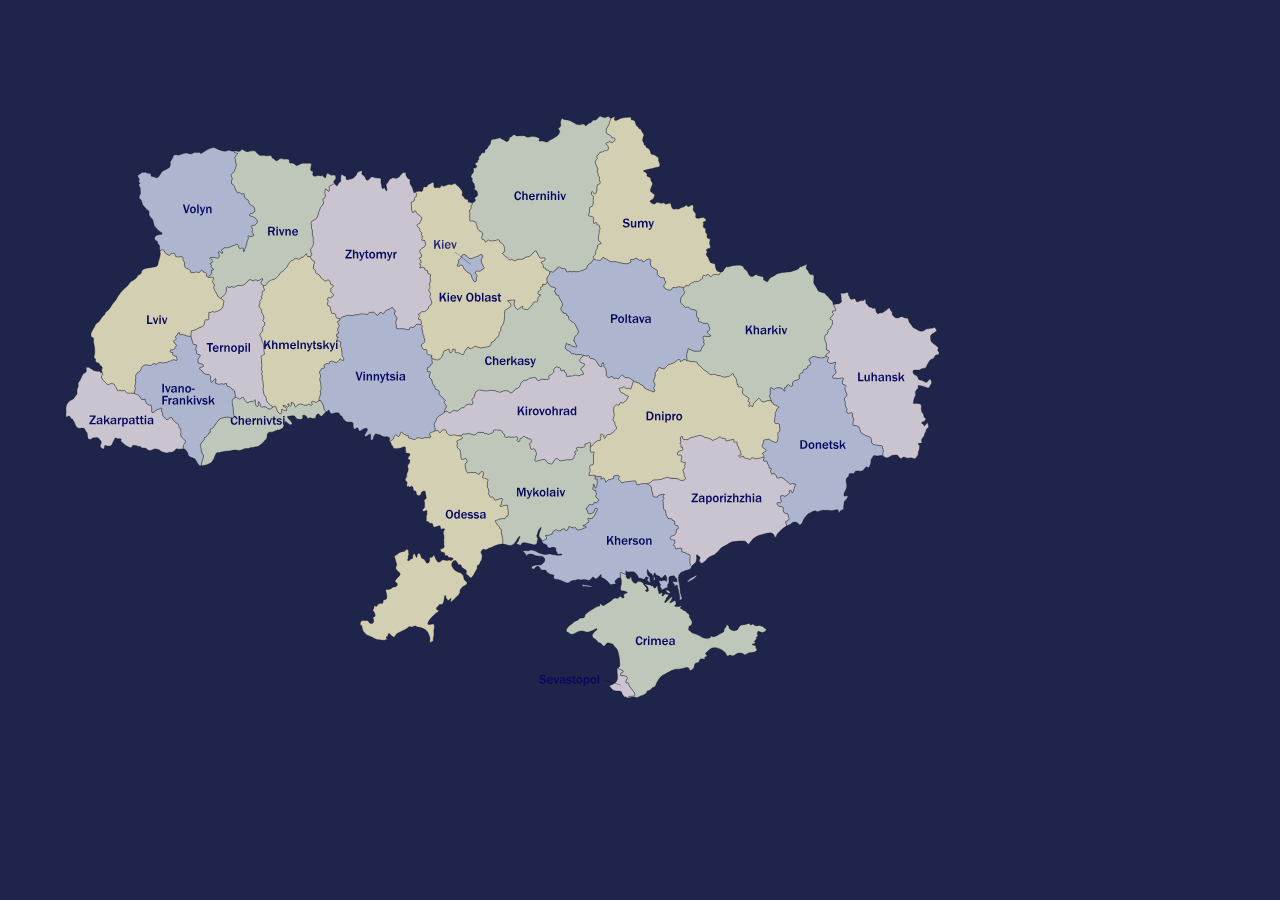
==== map.html @ eaf8bd5a "add map.html" ====
<!DOCTYPE html>
<html lang="ru">
  <head>
    <meta charset="UTF-8" />
    <meta name="viewport" content="width=device-width, initial-scale=1.0" />
    <title>Page title</title>
    <!-- <link rel="stylesheet" href="./sass/index.scss" /> -->
    <link rel="stylesheet" href="./styles.css" />
    <script type="module" src="./index.js"></script>
  </head>
  <body>

    
<?xml version="1.0" encoding="UTF-8"?>
<!DOCTYPE svg PUBLIC "-//W3C//DTD SVG 1.1//EN" "http://www.w3.org/Graphics/SVG/1.1/DTD/svg11.dtd">
<!-- Creator: CorelDRAW -->
<svg xmlns="http://www.w3.org/2000/svg" xml:space="preserve" width="1000" height="800" version="1.1" style="shape-rendering:geometricPrecision; text-rendering:geometricPrecision; image-rendering:optimizeQuality; fill-rule:evenodd; clip-rule:evenodd"
viewBox="0 0 29700 21000"
 xmlns:xlink="http://www.w3.org/1999/xlink">
 <defs>
    <linearGradient id="header-shape-gradient" x2="0.35" y2="1">
        <stop offset="0%" stop-color="var(--color-stop)" />
        <stop offset="30%" stop-color="var(--color-stop)" />
        <stop offset="100%" stop-color="var(--color-bot)" />
      </linearGradient>
      <filter id="dropShadow">
        <feGaussianBlur in="SourceAlpha" stdDeviation="5" />
        <feOffset dx="10" dy="10" />
        <feMerge>
            <feMergeNode />
            <feMergeNode in="SourceGraphic" />
        </feMerge>
    </filter>
  <!-- <style type="text/css">
   <![CDATA[
    .str1 {stroke:black;stroke-width:10;stroke-miterlimit:3.864;stroke-opacity:0.501961}
    .str6 {stroke:black;stroke-width:50;stroke-miterlimit:22.9256}
    .str3 {stroke:#434242;stroke-width:10;stroke-miterlimit:22.9256}
    .str0 {stroke:black;stroke-width:10;stroke-miterlimit:22.9256}
    .str5 {stroke:black;stroke-width:10;stroke-miterlimit:3.864}
    .str4 {stroke:#2B2A29;stroke-width:7.62;stroke-miterlimit:22.9256}
    .str2 {stroke:black;stroke-width:7.62;stroke-miterlimit:22.9256}
    .fil7 {fill:none}
    .fil4 {fill:#FEFEFE}
    .fil10 {fill:#D9DADA}
    .fil1 {fill:#F4ECF0}
    .fil0 {fill:#E8F0D8}
    .fil3 {fill:#D2DBF0}
    .fil2 {fill:lemonchiffon}
    .fil13 {fill:#FEFEFE;fill-rule:nonzero}
    .fil12 {fill:#D9DADA;fill-rule:nonzero}
    .fil9 {fill:#434242;fill-rule:nonzero}
    .fil11 {fill:black;fill-rule:nonzero}
    .fil6 {fill:#000066;fill-rule:nonzero}
    .fil8 {fill:#FEFEFE;fill-rule:nonzero;fill-opacity:0.501961}
    .fil5 {fill:#FEFEFE;fill-opacity:0.701961}
   ]]>
  </style> -->
 </defs>
 <g id="Plan_x0020_1">
  <metadata id="CorelCorpID_0Corel-Layer"/>

<g id="crimea" class="region">
  <path class="fil0 str0" d="M19580.84 15973.62c-14.67,-15.24 -48.69,-48.01 -34.31,-75.65 1.59,-3.05 63.58,18.93 73.99,29.35 23.45,23.44 40.18,29.34 53.49,56.22 10.14,20.49 -33.21,15.03 -53.63,19.42 -8.81,1.89 -16.6,-2.32 -23.01,-4.54l-16.53 -24.8zm-1173.18 3146.64c6.32,-0.39 13.51,-2.87 22,-8.26 20.02,-12.7 131.1,-30.5 157.89,-29.63 72.92,2.37 87.67,37.97 169.53,-13.66 43.91,-27.69 113.39,-28.06 151.57,-63.92 32.46,-30.5 49.82,-19.51 65.34,-71.96 17.37,-58.71 39.87,-25.59 68.61,-39.41 88.35,-42.46 74.08,-72.9 89.57,-83.05 21.1,-13.82 11.34,-11.61 42.72,-18.47 62.98,-13.78 45.97,-40.69 68.5,-71.4 11.48,-15.63 7.92,-48.12 32.79,-77.86 9.62,-11.49 18.88,-37.23 34.59,-56.79 25.63,-31.9 27.88,-49.14 62.84,-85.42 37.52,-38.94 49.62,-65.09 107.06,-78.95 17.34,-4.19 200.48,-109.59 248.05,-128.99 31.54,-12.86 63.15,-28.42 96.34,-35.29 69.02,-2.44 71.89,1.69 134.23,-7.84 53.93,-8.25 106.67,-24.28 159.13,-37.38 26.4,-6.59 117.33,-4.23 115.09,40.26 -1.77,35.26 27.54,64.74 65.62,30.85 44.88,-39.93 61.87,-30.53 75.36,-83.34 7.17,-28.07 13.02,-26.11 14.32,-63.93 0.66,-19.2 27.14,-67.04 55.14,-65.48 37.95,2.11 82.22,-20.03 89.44,-59.53 14.72,-80.58 85.66,-70.86 144.81,-46.31 14.88,6.18 39.34,8.74 21.78,-16.96 -43.17,-63.15 43.24,-46.38 66.15,-88.87 11.93,-22.14 -92.27,-27.3 -26.6,-94.26 37.6,-38.33 122.99,-130.73 174.72,-137.82 81.79,-11.19 114.12,-16.01 194.75,13.8 73.7,27.25 114.46,56.92 174.72,106.4 48.62,39.91 50.83,121.17 97.86,118.64 52.6,-2.83 12.04,-52.16 96.99,-11.15 48.46,23.4 111.87,-15.07 147.32,-46.87 65,-39.65 73.47,-32.28 140.56,-28.25 78.23,4.69 80.56,76.43 157.05,31.98 5.49,-3.19 86.06,-45.12 89.2,-45.07 90.57,1.34 120.26,-5.5 204.11,-40.77 43.35,-18.24 19.74,-68.06 1.09,-95.12 -28.34,-41.1 32.59,-72.33 -61.61,-84.05 -44.15,-5.49 -88.46,-35.9 -27.03,-39.55 15.58,-0.93 106.72,-12.22 63.4,-38.17 -75.76,-45.39 70.61,-87.64 34.59,-147.03 -19.43,-32.05 68.77,-31.22 46.87,-67.66 -27.59,-45.91 -26.35,-37.22 -11.86,-94.4 21.33,-84.17 82.93,47.4 209.07,-10.49 27.06,-12.41 33.66,-58.48 53.06,-78.52 10,-10.34 -37.39,-17.93 -53.48,-29.63 -22.38,-16.26 -25.64,-22.43 -40.54,-40.82 -8.61,-10.63 -81.82,-23.47 -104.99,-38.7 -24.26,-15.94 -75.29,23.97 -124.58,7.85 -38.35,-12.54 -60.69,-44.49 -79.1,-50.32 -13.31,-4.21 -34.57,37.32 -78.95,21.78 -17.7,-6.2 16.37,-69.83 -114.62,-20.27 -40.28,15.24 -92.02,19.59 -134.65,24 -42.61,4.41 -68.04,40.79 -90.01,74.42 -23.83,36.47 -21.47,75.39 -89.96,86.56 -64.61,10.53 -64.92,13.24 -129.84,-15.31 -32.34,-14.22 -69.45,-32.87 -69.45,-71.54 0,-24.83 -16.58,-69.28 -41.48,-76.2 -52.64,-14.63 -26.53,-7.04 -43.71,50.17 -10.16,33.84 -31.61,16.16 -46.96,63.64 -8.06,24.94 -16.23,33.67 -16.54,62.56 -0.59,55.25 -94.47,71.49 -133.28,95.25 -24.97,15.29 -54.19,37.81 -76.87,49.61 -36.75,9.79 -62.32,17.85 -94.26,33.64 -40.23,19.87 -95.91,-72.55 -95.91,11.57 0,24.25 -75.4,31.95 -95.49,35.39 -30.32,5.2 -88.57,-11.8 -102.95,-11.15 -47.94,-22.47 -77.22,-37.05 -120.32,-64.93 -3.04,-1.96 -111.59,-52.9 -118.64,-54.42 -32.23,-6.97 -125.09,-27.49 -137.96,-60.52 -16.43,-42.17 -104.39,-31.16 -71.39,-112.46 17.82,-43.89 -17.76,-48.27 19.7,-57.59 29.82,-7.41 61.28,-40.43 70.97,-68.6 22.84,-66.47 5.78,-52.34 -8.55,-101.44 -3.81,-13.04 -36.71,-62.75 -46.45,-72.19 -19.63,-19.03 -15.71,-58.93 -14.17,-82.83 1.25,-19.29 -26.16,-43.83 -40.78,-57.07 -22.93,-20.77 -18.36,12.01 -48.09,-38.69 -43.09,-73.47 -86.58,-26.11 -113.45,-72.53 -6.61,-11.42 -9.39,-13.85 -19.41,-22.3 -101.23,-32.98 -29.77,-30.73 -21.64,-78 3.37,-19.64 -54.66,6.89 -75.93,6.89 -14.11,0 -152.17,8.08 -114.91,-27.83 71.63,-69.03 28.55,-59.51 18.57,-129.26 -6.93,-48.43 -55.97,1.21 -86.65,13.51 -11.48,4.6 -73.63,51.36 -84.62,25.09 -6.62,-15.84 61.78,-60.68 51.4,-84.91 -5.41,-12.63 50.1,-60.77 19.56,-83.11 -12.34,-9.02 -57.9,46.44 -76.63,58.74 -30.49,20.02 -103.42,118.19 -130.07,111.73 -53.25,-12.89 31.28,-71.55 31.28,-116.98 0,-33.01 11.61,-27.79 39.54,-56.23 21.64,-22.03 30.67,-32.93 33.22,-64.63 1.96,-24.37 -48.28,10.59 -75.93,-16.53 -38.52,-37.78 -71.9,75.43 -114.24,59.24 -28.48,-10.88 28.96,-88.54 -18.19,-107.62 -12.38,-5.01 -50.14,55.28 -81.31,31.41 -18.38,-14.06 21.49,-55.41 -9.64,-62.41 -22,-4.95 2.99,-47 -21.64,-59.95 -19.93,-10.49 19.57,-74.66 -19.14,-100.74 -18.85,-12.7 -41.65,41.56 -46.87,53.2 -50.71,10.05 -39.45,16.24 -55.53,-12.83 -6.44,-11.63 -11.55,-74.65 -51.13,-37.47 -7.45,7.01 -46.33,-42.6 -93.59,-41.48 -37.14,0.88 -62.25,-10.23 -94.92,-18.76 -13.21,-3.45 -51.31,14.11 4.16,37.24 31.79,13.25 78.94,71.95 70.25,108.71 -9.52,40.25 53.19,43.71 -33.21,76.35 -22.39,8.46 -68.25,-9.46 -34.73,-43 64.98,-65.01 0.91,-75.13 -13.37,-108.05 -11.97,-27.57 -39.44,-11.93 -62.99,-87.5 -6.36,-20.43 -46.18,-48.56 -71.9,-52.63 -22.53,-3.56 -93.24,-26.57 -104.61,-0.14 -26.08,60.64 -78.82,58.28 -118.49,16.25 -82.13,-87.01 -25.15,-45.16 -63.27,-146.33 -32.04,-85.05 -3.5,32.36 -58.59,41.34 -33.48,5.46 -37.73,6.7 -65.71,-16.39 -7.74,-6.38 -31.96,-32.44 -29.35,-44.84 5.76,-27.39 2.77,-46.95 -1.34,-65.77l0 0c-19.14,0 -57.15,-21.56 -73.21,-28.62 -0.17,-0.07 -41.27,-15.78 -42.93,-17.49 -11.29,-11.68 -36.43,-14.76 -47.41,-9.17 -3.53,1.8 -2.41,71.68 -2.41,78.41 0,28.75 -1.26,39.02 3.19,69.78l0 0c8.36,4.47 11.89,19.72 17.24,54.95 3.09,20.4 11.22,72.74 9.35,91.61 -4.84,48.68 8.73,18.51 -11.34,70.49 -14.9,38.6 -9.22,55.58 -13.46,92.79 2.23,36.36 -3.69,87.65 36.95,87.65 36.15,0 18.13,-9.22 57.16,4.53 38.75,13.66 38.4,-19.51 92.08,30.19 57.28,53.03 -112.81,7.65 -92.36,111.46 4.84,24.6 11.8,78.42 -29.06,62.61 -33.94,-13.15 -13.16,3.66 -45.59,-28.69 -56.01,-55.87 -42.26,19.97 -106.16,37.75 -35.98,10 -74.74,-21.73 -115.3,5.27 -50.25,43.41 -83.29,79.42 -143.73,111.22 -22.55,11.86 -89.24,55.45 -109.28,72.47 -21.7,18.43 -82.73,43.69 -101.31,8.27 -9.41,-17.95 -52.7,-59.94 -67.79,-23.29 -4.36,10.59 29.47,63.73 -11.01,57.74 -37.88,-5.6 -140.63,57.46 -175.29,76.64 -18.12,10.02 -45.24,35.15 -72.76,49.61 -19.97,10.49 -110.84,75.58 -132.29,92.31 -64.9,50.62 -26.68,36.35 -56.8,106.92 -9.9,23.22 -73.87,38.61 -100.87,30.62 -51.65,-15.3 -60.85,53.85 -116.41,69.6 -65.2,18.47 -107.89,47.6 -152.71,97.13 -37.1,41.02 -67.38,28.78 -122.23,107.21 -22.81,32.62 -61.54,72.03 -46.15,119.63 10.28,31.83 41.76,11.6 75.78,47.96 35.09,37.49 94.45,52.77 141.12,27.39 87.5,-47.56 192.25,-114.87 297.38,-75.78 39.55,14.7 101.06,33.31 141.93,19.84 66.41,-21.88 110.55,-34.85 174.63,-68.65 28.39,-14.97 105.63,-69.35 65.29,5.82 -25.76,48.01 -56.72,20.26 -96.05,100.87 -16.15,33.12 -34.3,30.42 -33.07,76.07 29.19,86.49 39.93,59.81 93.83,100.87 46.54,35.44 34.66,35.26 67.8,78.52 40.02,52.24 68.58,2.88 133.14,86.04 48.57,62.56 48.93,44.97 99.79,7.14 34.34,-25.54 11.64,-47.79 73.56,-63.93 13.19,-3.43 148.28,38.84 160.27,55.51 32.67,45.44 18.17,40.29 65.06,83.54 84.19,77.65 84.42,186.24 109.65,288.11 3.97,16 11.51,73.68 7.19,86.84 6.29,32.08 15.49,125.64 10.06,162.2 -5.69,38.36 -33.81,49.13 -54.61,61.75l0 0 25.95 36.91c31.2,20.44 67.71,33.57 103.57,42.38 14.6,3.59 43.6,29.48 17.97,45.47 -35.55,22.19 -95.74,43.07 -73.37,97.15 10.9,26.35 84.98,10.47 109.76,18.61 12.8,4.21 3.94,3.94 24.8,8.27 34.05,7.08 36.74,8.14 62.91,33 17.29,16.43 -15.78,64.45 -22.18,84.06 -6.61,20.28 -22.55,36.93 -18.19,66.71 8,54.66 41.73,-6.63 77.29,26.65 4.53,4.24 8.37,19.63 9.31,25.84 4.45,40.24 15.54,57.59 35.56,90.13 9.41,15.3 43.8,46.4 59.53,70 47.62,71.45 89.3,80.32 89.3,178.05 -15.04,16.59 -18.43,10.74 -36.14,15.77 -21.31,6.05 -55.01,3.29 -77.72,7.89 -11.25,2.28 -27.07,3.24 -39.55,5.76 -16.09,3.25 -41.14,6.21 -49.34,22.16 -2.49,4.83 -6.71,28.44 -8.73,32.19l0 0z"/>
  <path class="fil6" d="M18801.06 17449.33l43.2 4.78c-2.78,25.87 -12.8,47.22 -30.07,63.9 -17.2,16.75 -39.84,25.1 -67.91,25.16 -23.6,-0.06 -42.81,-5.95 -57.49,-17.85 -14.75,-11.84 -26.07,-28 -34.02,-48.31 -7.95,-20.31 -11.9,-42.75 -11.9,-67.26 0,-39.39 9.31,-71.47 28,-96.17 18.69,-24.71 44.43,-37.06 77.09,-37.06 25.68,0 47.02,7.89 64.1,23.74 17,15.78 27.74,38.35 32.2,67.77l-43.2 4.6c-7.95,-39.07 -25.54,-58.53 -52.71,-58.53 -17.39,0 -30.98,8.08 -40.61,24.31 -9.64,16.24 -14.49,39.78 -14.49,70.56 0,31.37 5.17,54.97 15.52,70.95 10.35,15.97 24.06,23.99 41.13,23.99 13.65,0 25.23,-5.36 34.86,-16.1 9.58,-10.74 15.01,-23.54 16.3,-38.48z"/>
  <path id="1" class="fil6" d="M18921.94 17539.16l-43.21 0 0 -191.37 39.07 0 0 45.66c5.56,-17.78 13.19,-30.85 22.89,-39 9.77,-8.21 19.73,-12.35 29.94,-12.35 1.43,0 3.3,0.07 5.7,0.19l0 46.44c-21.99,0 -36.54,6.98 -43.66,21.02 -7.11,14.03 -10.73,27.61 -10.73,40.74l0 88.67z"/>
  <path id="2" class="fil6" d="M19050.38 17325.41l-43.2 0 0 -44.88 43.2 0 0 44.88zm0 213.75l-43.2 0 0 -191.37 43.2 0 0 191.37z"/>
  <path id="3" class="fil6" d="M19388.04 17539.16l-45.27 0 0 -119.19c0,-24.77 -11,-37.13 -32.98,-37.13 -12.74,0 -22.96,4.66 -30.59,14.04 -7.64,9.31 -11.45,23.28 -11.45,41.84l0 100.44 -45.86 0 0 -119.19c0,-25.1 -10.28,-37.71 -30.91,-37.71 -12.48,0 -22.96,5.05 -31.49,15.2 -8.54,10.09 -12.81,23.87 -12.81,41.26l0 100.44 -44.56 0 0 -191.37 41.91 0 0 40.75c13.64,-29.82 34.92,-44.76 63.83,-44.76 28.2,0 46.5,14.94 54.97,44.76 15.4,-29.82 36.67,-44.76 63.84,-44.76 18.43,0 33.3,5.76 44.56,17.27 11.18,11.51 16.81,25.8 16.81,42.81l0 135.3z"/>
  <path id="4" class="fil6" d="M19561.62 17478.17l39.07 5.31c-5.05,17.26 -14.94,31.56 -29.56,42.81 -14.68,11.25 -33.05,16.82 -55.16,16.88 -26.52,-0.06 -47.86,-8.93 -64.03,-26.78 -16.17,-17.78 -24.25,-41.9 -24.25,-72.36 0,-28.91 8.14,-52.84 24.44,-71.79 16.3,-18.95 38.42,-28.46 66.29,-28.46 27.29,0 48.38,9.38 63.32,28.07 14.87,18.69 22.37,42.68 22.37,71.98l-0.19 4.98 -131.35 0c0,13 1.23,23.41 3.69,31.24 2.45,7.82 7.37,14.61 14.68,20.44 7.37,5.82 16.49,8.73 27.48,8.73 21.34,0 35.77,-10.35 43.2,-31.05zm-2.65 -57.23c-0.13,-13.78 -4.27,-25.03 -12.41,-33.76 -8.15,-8.67 -18.18,-13.07 -30.21,-13.07 -11.9,0 -21.79,4.08 -29.75,12.23 -7.95,8.15 -12.61,19.66 -14.03,34.6l86.4 0z"/>
  <path id="5" class="fil6" d="M19807.19 17539.16l-41.14 0c-3.68,-11.64 -5.88,-24.51 -6.66,-38.67 -11.44,28.45 -33.04,42.62 -64.8,42.68 -19.08,-0.06 -34.34,-5.63 -45.92,-16.82 -11.57,-11.18 -17.33,-25.22 -17.33,-42.16 0,-43.92 38.61,-65.9 115.77,-65.9 3.04,0 7.11,0.06 12.28,0.19l0 -14.42c0,-19.86 -13.51,-29.75 -40.55,-29.75 -26.25,0 -41.13,9.89 -44.69,29.75l-36.73 -5.5c2,-15.91 10.22,-29.04 24.58,-39.32 14.42,-10.28 35.24,-15.46 62.53,-15.46 14.81,0 26.84,1.3 36.22,3.75 9.31,2.46 17.2,6.6 23.67,12.48 6.47,5.89 10.93,12.23 13.39,19.15 2.46,6.85 3.69,18.49 3.69,34.92l0 86.41c0,12.54 1.87,25.41 5.69,38.67zm-47.8 -97.4c-55.81,0 -83.75,13.32 -83.75,39.97 0,7.95 2.85,14.75 8.47,20.37 5.63,5.63 14.1,8.47 25.48,8.47 16.43,0 28.85,-5.23 37.26,-15.65 8.34,-10.41 12.54,-22.24 12.54,-35.5l0 -17.66z"/>
  
</g>
<g id="sevastopol" class="region">
    <path class="fil1 str0" d="M18116.93 18213.26l25.95 36.91c31.2,20.44 67.71,33.57 103.57,42.38 14.6,3.59 43.6,29.48 17.97,45.47 -35.55,22.19 -95.74,43.07 -73.37,97.15 10.9,26.35 84.98,10.47 109.76,18.61 12.8,4.21 3.94,3.94 24.8,8.27 34.05,7.08 36.74,8.14 62.91,33 17.29,16.43 -15.78,64.45 -22.18,84.06 -6.61,20.28 -22.55,36.93 -18.19,66.71 8,54.66 41.73,-6.63 77.29,26.65 4.53,4.24 8.37,19.63 9.31,25.84 4.45,40.24 15.54,57.59 35.56,90.13 9.41,15.3 43.8,46.4 59.53,70 47.62,71.45 89.3,80.32 89.3,178.05 -15.04,16.59 -18.43,10.74 -36.14,15.77 -21.31,6.05 -55.01,3.29 -77.72,7.89 -11.25,2.28 -27.07,3.24 -39.55,5.76 -16.09,3.25 -41.14,6.21 -49.34,22.16 -2.49,4.83 -6.71,28.44 -8.73,32.19l0 0c-22.26,1.4 -33.98,-22.92 -56.01,-35.81 -58.03,-33.95 -44.39,14.34 -95.91,-66.57 -12.23,-26.2 -20.01,-22.85 -23.01,-59.25 -3.25,-39.56 -63.39,-53.77 -90.81,-51.69 -39.25,2.97 -47.93,-3.59 -78.43,-3.16 -102.3,1.46 -110.39,-47.83 -173.21,-109.14 -71.38,-69.67 61.11,-71.63 93.45,-100.74 24.42,-21.97 32.59,-21.48 50.98,-36.52 42.13,-34.46 29.35,-27.96 52.35,-70.02 22.75,-41.57 21.94,-125.16 12.81,-170.61 -11.48,-57.08 -10.34,-116.39 -6.05,-173.21 1.11,-14.75 10.85,-22.85 23.11,-30.28l0 0z"/>
    <path class="fil6" d="M15776.63 18624.73l45.27 -9.63c5.43,25.61 26.26,38.41 62.54,38.41 16.49,0 29.23,-3.23 38.16,-9.83 8.92,-6.53 13.32,-14.68 13.32,-24.44 0,-7.05 -2.01,-13.58 -6.02,-19.6 -4.07,-6.01 -12.74,-10.73 -25.99,-14.1l-49.42 -12.93c-16.94,-4.4 -29.42,-9.44 -37.51,-15.01 -8.08,-5.62 -14.61,-13.58 -19.46,-23.8 -4.85,-10.21 -7.31,-21.14 -7.31,-32.79 0,-23.08 8.6,-41.64 25.8,-55.61 17.21,-13.97 39.13,-20.96 65.91,-20.96 22.24,0 42.1,4.92 59.63,14.62 17.46,9.7 28.65,23.47 33.43,41.32l-44.36 11c-6.8,-19.6 -22.7,-29.36 -47.73,-29.36 -14.56,0 -25.61,2.97 -33.25,9.05 -7.63,6.08 -11.44,13.78 -11.44,23.15 0,14.75 11.96,25.1 35.96,31.05l43.97 10.99c26.65,6.66 44.5,16.56 53.62,29.62 9.12,13.13 13.64,27.55 13.64,43.33 0,25.36 -9.57,45.4 -28.71,59.96 -19.14,14.61 -43.91,21.86 -74.38,21.92 -25.61,-0.06 -48.05,-5.43 -67.32,-16.17 -19.27,-10.73 -32.08,-27.42 -38.35,-50.19z"/>
    <path id="1" class="fil6" d="M16144.55 18626.09l39.07 5.31c-5.05,17.26 -14.94,31.56 -29.56,42.81 -14.68,11.25 -33.05,16.82 -55.16,16.88 -26.52,-0.06 -47.86,-8.93 -64.03,-26.78 -16.17,-17.78 -24.25,-41.9 -24.25,-72.36 0,-28.91 8.14,-52.84 24.44,-71.79 16.3,-18.95 38.42,-28.46 66.29,-28.46 27.29,0 48.38,9.38 63.32,28.07 14.87,18.69 22.37,42.68 22.37,71.98l-0.19 4.98 -131.35 0c0,13 1.23,23.41 3.69,31.24 2.45,7.82 7.37,14.61 14.68,20.44 7.37,5.82 16.49,8.73 27.48,8.73 21.34,0 35.77,-10.35 43.2,-31.05zm-2.65 -57.23c-0.13,-13.78 -4.27,-25.03 -12.41,-33.76 -8.15,-8.67 -18.18,-13.07 -30.21,-13.07 -11.9,0 -21.79,4.08 -29.75,12.23 -7.95,8.15 -12.61,19.66 -14.03,34.6l86.4 0z"/>
    <path id="2" class="fil6" d="M16365.67 18495.71l-65 191.37 -35.82 0 -66.49 -191.37 45.08 0 44.75 129.8 43.59 -129.8 33.89 0z"/>
    <path id="3" class="fil6" d="M16553.1 18687.08l-41.14 0c-3.68,-11.64 -5.88,-24.51 -6.66,-38.67 -11.44,28.45 -33.04,42.62 -64.8,42.68 -19.08,-0.06 -34.34,-5.63 -45.92,-16.82 -11.57,-11.18 -17.33,-25.22 -17.33,-42.16 0,-43.92 38.61,-65.9 115.77,-65.9 3.04,0 7.11,0.06 12.28,0.19l0 -14.42c0,-19.86 -13.51,-29.75 -40.55,-29.75 -26.25,0 -41.13,9.89 -44.69,29.75l-36.73 -5.5c2,-15.91 10.22,-29.04 24.58,-39.32 14.42,-10.28 35.24,-15.46 62.53,-15.46 14.81,0 26.84,1.3 36.22,3.75 9.31,2.46 17.2,6.6 23.67,12.48 6.47,5.89 10.93,12.23 13.39,19.15 2.46,6.85 3.69,18.49 3.69,34.92l0 86.41c0,12.54 1.87,25.41 5.69,38.67zm-47.8 -97.4c-55.81,0 -83.75,13.32 -83.75,39.97 0,7.95 2.85,14.75 8.47,20.37 5.63,5.63 14.1,8.47 25.48,8.47 16.43,0 28.85,-5.23 37.26,-15.65 8.34,-10.41 12.54,-22.24 12.54,-35.5l0 -17.66z"/>
    <path id="4" class="fil6" d="M16575.8 18643.1l40.55 -7.76c6.21,15.52 19.86,23.28 40.94,23.28 26.77,0 40.16,-7.89 40.16,-23.67 0,-5.04 -2.07,-9.18 -6.27,-12.48 -4.14,-3.3 -9.06,-5.5 -14.75,-6.66l-34.86 -6.6c-38.67,-7.43 -58.01,-26.32 -58.01,-56.65 0,-16.94 6.15,-31.3 18.37,-43.14 12.29,-11.77 30.53,-17.72 54.78,-17.72 40.42,0 65.12,14.88 74.11,44.56l-38.48 7.76c-4.07,-14.42 -15.52,-21.6 -34.47,-21.6 -23.02,0 -34.53,7.18 -34.53,21.6 0,9.96 9.31,16.88 27.87,20.63l41.13 8.54c31.95,6.6 47.93,24.9 47.93,54.97 0,21.09 -8.22,36.87 -24.64,47.28 -16.43,10.41 -35.9,15.59 -58.53,15.65 -19.6,-0.06 -36.87,-4.01 -51.94,-11.9 -15,-7.89 -24.83,-19.92 -29.36,-36.09z"/>
    <path id="5" class="fil6" d="M16863.98 18653.32l0 33.76c-12.87,2.78 -22.83,4.14 -29.88,4.14 -11.64,0 -21.6,-2.26 -29.94,-6.92 -8.34,-4.59 -14.42,-10.87 -18.3,-18.89 -3.88,-8.08 -5.76,-20.37 -5.76,-37.05l0 -99.08 -23.93 0 0 -33.57 26.39 0 3.94 -49.8 35.44 -3.23 0 53.03 38.48 0 0 33.57 -38.48 0 0 93.39c0,11.96 2.2,20.17 6.54,24.51 4.39,4.39 12.61,6.53 24.7,6.53 3.43,0 7.05,-0.13 10.8,-0.39z"/>
    <path id="6" class="fil6" d="M16968.31 18691.09c-28.33,-0.06 -49.93,-10.22 -64.81,-30.53 -14.94,-20.37 -22.37,-43.65 -22.37,-69.91 0,-28.32 8.21,-51.87 24.7,-70.69 16.49,-18.82 38.29,-28.26 65.32,-28.26 25.61,0 46.7,9.19 63.19,27.49 16.49,18.37 24.7,42.17 24.7,71.46 0,30.2 -8.53,54.46 -25.67,72.82 -17.14,18.37 -38.81,27.56 -65.06,27.62zm1.48 -35.64c29.04,0 43.59,-21.66 43.59,-64.99 0,-19.6 -3.49,-35.05 -10.41,-46.31 -6.98,-11.32 -17.66,-17.01 -32.01,-17.01 -14.94,0 -26,5.89 -33.18,17.53 -7.18,11.71 -10.8,27.23 -10.8,46.56 0,20.83 3.82,36.74 11.45,47.73 7.63,11 18.11,16.49 31.36,16.49z"/>
    <path id="7" class="fil6" d="M17142.6 18751.69l-43.98 0 0 -255.98 41.33 0 0 33.37c13.26,-24.9 32.79,-37.38 58.53,-37.38 21.21,0 38.16,9.25 50.77,27.68 12.67,18.43 18.95,42.04 18.95,70.69 0,27.16 -6.02,50.77 -18.05,70.88 -12.09,20.05 -30.07,30.08 -53.93,30.14 -24.64,-0.06 -42.49,-10.28 -53.62,-30.72l0 91.32zm0 -143.06c0,13.91 4.14,25.42 12.42,34.6 8.28,9.12 17.46,13.71 27.55,13.71 13.78,0 23.86,-6.01 30.27,-18.11 6.34,-12.03 9.57,-27.35 9.57,-45.91 0,-19.47 -3.23,-35.25 -9.7,-47.47 -6.47,-12.16 -16.04,-18.31 -28.78,-18.31 -11.51,0 -21.28,4.98 -29.3,15.01 -8.02,9.96 -12.03,23.02 -12.03,39.19l0 27.29z"/>
    <path id="8" class="fil6" d="M17382.48 18691.09c-28.33,-0.06 -49.93,-10.22 -64.81,-30.53 -14.94,-20.37 -22.37,-43.65 -22.37,-69.91 0,-28.32 8.21,-51.87 24.7,-70.69 16.49,-18.82 38.29,-28.26 65.32,-28.26 25.61,0 46.7,9.19 63.19,27.49 16.49,18.37 24.7,42.17 24.7,71.46 0,30.2 -8.53,54.46 -25.67,72.82 -17.14,18.37 -38.81,27.56 -65.06,27.62zm1.48 -35.64c29.04,0 43.59,-21.66 43.59,-64.99 0,-19.6 -3.49,-35.05 -10.41,-46.31 -6.98,-11.32 -17.66,-17.01 -32.01,-17.01 -14.94,0 -26,5.89 -33.18,17.53 -7.18,11.71 -10.8,27.23 -10.8,46.56 0,20.83 3.82,36.74 11.45,47.73 7.63,11 18.11,16.49 31.36,16.49z"/>
    <path id="9" class="fil6" d="M17555.8 18687.08l-43.2 0 0 -258.63 43.2 0 0 258.63z"/>
    <path class="fil7 str0" d="M17706.35 18580.87l487.82 146.1"/>
</g>
<g id="chernivtsi" class="region">
    <path class="fil0 str0" d="M7871.71 10470.34c66.69,-37.83 66.85,-41.4 97.83,22.33 19.43,39.97 31,122.97 71.82,150.9 18.04,12.34 29.69,33.62 64.21,21.5 43.19,-15.15 20.65,-48.16 12.95,-86.41 -4.38,-21.73 11.88,-65.99 41.76,-34.73 19.55,20.44 162.28,86.98 108.06,-24.8 -34.37,-70.85 -60.69,-21.42 -99.93,-76.07 -19.62,-27.32 22.17,-30.48 46.87,-16.4 24.11,13.76 33.78,6.88 60.76,36.24 22.2,24.17 55.89,13.1 42.42,-39.68 -2.86,-11.21 -23.31,-60.49 12.15,-52.92 22.21,4.74 30.43,105.63 74.55,59.53 30.72,-32.1 -17.29,-115.62 19.57,-98.13 61.04,28.97 75.8,30.76 92.17,104.75 18.68,84.38 71.99,-31.87 99.79,-41.35 14.67,-5 20.31,-8.56 38.04,-13.23 81.87,-5.63 65.29,9.17 127.19,25.38 18.4,4.82 107.09,16.82 119.62,-5.53 30.52,-54.45 90.34,44.89 128.57,4.96 26.01,-27.17 -42.13,-63.14 -11.58,-93.41 58.72,-58.17 111.33,63.91 175.29,-5.81l39.23 -31.03 0 0c84.79,5 60.22,18.43 93.03,71.11 1.88,3 36.28,63.94 36.53,64.49 23.95,53.33 10.24,92.53 29.76,128.98 11.36,21.2 43.49,47.8 53.62,62.67l0 0c-8.64,11.1 -45.71,58.31 -56.46,67.48 -46.29,39.51 -72.65,112.49 -128.33,43.99 -20.46,-25.18 -39.62,-60.1 -75.07,-29.63 -81.8,70.32 -4.2,110.15 -95.96,124.03 -107.19,16.21 -84.55,-44.8 -152.66,-1.66 -33.75,21.39 -59.81,-27.5 -72.19,-54.28 -15.59,-33.7 -81.08,-43.46 -113.02,-33.5 -33.21,10.36 22.98,32.61 1.79,70.44 -24.82,44.34 -58.91,59.49 -110.36,46.55 -51.37,-12.93 -82.31,-17.51 -108.06,-69.6 -34.27,-69.31 -181.51,-12.17 -231.65,-14.32 -14.59,-0.63 21.24,65.45 38.17,78.43 53.63,41.13 42.18,49.33 74.56,81.98 49.76,50.15 12.68,151.63 -136.83,7.18 -57.08,-55.14 -62.83,44.85 -73.33,71.77 -16.36,41.94 -22.09,50.43 -37.54,99.05l0 0c-42.28,19.43 -100.14,55.72 -122.45,62.16 -35.62,10.28 -13.22,-18.05 -45.78,-0.29 -28.77,15.68 -39.18,22.6 -55.62,18.57 -54.27,14.5 -89.1,55.19 -154.07,44.99 -69.22,-10.86 -96.34,64.05 -96.34,122.37 0,96.96 -50.6,95.16 -80.89,143.59 -29.88,47.78 -67.71,69.67 -106.92,104.7 -96,85.79 -107.08,51.57 -217.2,80.79 -69,18.31 -61.79,-6.64 -144,34.73 -20.09,1.72 -35.41,1.65 -55.29,1.65 -134.28,0 -132.24,77.52 -272.8,51.26 -98.69,-18.44 -166.52,16.04 -260.62,18.05 -64.57,1.38 -130.43,13.99 -193.33,26.6 -35.97,7.21 -103.67,33.62 -137.63,21.79 -43.44,-15.14 -90.15,131.49 -104.37,161.77 -25.72,54.75 -60.47,130.2 -118.22,156.67 -99.52,45.62 -119.63,61.08 -234.67,68.36 -13.27,0.83 -24.3,1.89 -33.6,2.86l0 0c5.77,-88.03 62.4,-197.11 69.25,-284.87 5.49,-70.26 -59.39,-52.76 -59.39,-160.26 0,-15.53 -23.61,-118.07 -27.54,-127.61 -13.68,-33.2 -12.54,-33.77 0.8,-62.84 10.04,-21.89 42.09,-56.95 56.51,-76.49 29.02,-39.34 29.85,-15.68 49.18,-60.76 2.61,-6.1 -16.88,-76.71 21.92,-64.07 31.87,10.39 46.19,-51.85 72.76,-63.83 68.14,-30.72 5.92,-78.81 79.38,-78.81 36.2,0 -23.66,-84.12 8.13,-107.91 36.39,-27.24 57.3,12.77 124.16,-93.83 18.94,-19.79 47.91,-84.29 79.38,-115.76 7.25,-7.25 24.43,-26.3 29.33,-34.72 13.96,-23.95 32.78,-35.35 48.81,-54.57 24.15,-28.96 207.45,-57.88 245.55,-57.88 77.91,0 48.03,34.98 133.94,27.97 66.14,-5.4 44.29,-77.01 32.27,-118.5 -14.96,-51.65 -6.66,-161.82 -18.19,-200.94 -11.03,-37.45 -23.92,-115.49 -27.02,-155.16 -5.94,-75.89 20.77,-80.89 81.17,-127.19l0 0c75.2,-12.92 50.46,-8.61 100.87,22.72 101.32,62.98 77.91,-72.86 147.18,-26.45 46.17,30.94 19.82,3.34 33.07,55 4.41,17.18 37.04,24.67 55.65,66.14 21.54,47.99 71.14,33.35 101.59,3.31 37.07,-36.58 90.65,43.78 159.83,-62.98 5.59,-8.62 2.19,9.85 10.92,23.15 9.45,14.41 -1.53,55.5 1.23,77.86 3.52,28.5 11.35,24.86 16.25,64.5 5.4,43.76 91.86,38.38 74.56,-4.83 -11.17,-27.9 -9.29,-98.05 13.8,-109 1.41,-0.66 7.29,26.5 15.96,34.45 62.23,57.08 -2.8,162.78 109.71,126.76 98.53,-31.54 116.35,58.7 196.22,68.51 9.09,1.12 87.16,-53.97 99.22,-62.98l0 0z"/>
    <path class="fil6" d="M6772.32 10907.18l43.2 4.78c-2.78,25.87 -12.8,47.22 -30.07,63.9 -17.2,16.75 -39.84,25.1 -67.91,25.16 -23.6,-0.06 -42.81,-5.95 -57.49,-17.85 -14.75,-11.84 -26.07,-28 -34.02,-48.31 -7.95,-20.31 -11.9,-42.75 -11.9,-67.26 0,-39.39 9.31,-71.47 28,-96.17 18.69,-24.71 44.43,-37.06 77.09,-37.06 25.68,0 47.02,7.89 64.1,23.74 17,15.78 27.74,38.35 32.2,67.77l-43.2 4.6c-7.95,-39.07 -25.54,-58.53 -52.71,-58.53 -17.39,0 -30.98,8.08 -40.61,24.31 -9.64,16.24 -14.49,39.78 -14.49,70.56 0,31.37 5.17,54.97 15.52,70.95 10.35,15.97 24.06,23.99 41.13,23.99 13.65,0 25.23,-5.36 34.86,-16.1 9.58,-10.74 15.01,-23.54 16.3,-38.48z"/>
    <path id="1" class="fil6" d="M7008.44 10997.01l-43.2 0 0 -125.27c0,-13.52 -2.91,-22.96 -8.66,-28.46 -5.76,-5.5 -12.49,-8.28 -20.18,-8.28 -12.23,0 -22.51,4.85 -30.85,14.62 -8.34,9.7 -12.55,25.74 -12.55,48.12l0 99.27 -43.2 0 0 -258.63 43.2 0 0 100.83c10.74,-27.55 29.56,-41.33 56.53,-41.33 39.25,0 58.91,22.51 58.91,67.65l0 131.48z"/>
    <path id="2" class="fil6" d="M7181.96 10936.02l39.07 5.31c-5.05,17.26 -14.94,31.56 -29.56,42.81 -14.68,11.25 -33.05,16.82 -55.16,16.88 -26.52,-0.06 -47.86,-8.93 -64.03,-26.78 -16.17,-17.78 -24.25,-41.9 -24.25,-72.36 0,-28.91 8.14,-52.84 24.44,-71.79 16.3,-18.95 38.42,-28.46 66.29,-28.46 27.29,0 48.38,9.38 63.32,28.07 14.87,18.69 22.37,42.68 22.37,71.98l-0.19 4.98 -131.35 0c0,13 1.23,23.41 3.69,31.24 2.45,7.82 7.37,14.61 14.68,20.44 7.37,5.82 16.49,8.73 27.48,8.73 21.34,0 35.77,-10.35 43.2,-31.05zm-2.65 -57.23c-0.13,-13.78 -4.27,-25.03 -12.41,-33.76 -8.15,-8.67 -18.18,-13.07 -30.21,-13.07 -11.9,0 -21.79,4.08 -29.75,12.23 -7.95,8.15 -12.61,19.66 -14.03,34.6l86.4 0z"/>
    <path id="3" class="fil6" d="M7306.98 10997.01l-43.21 0 0 -191.37 39.07 0 0 45.66c5.56,-17.78 13.19,-30.85 22.89,-39 9.77,-8.21 19.73,-12.35 29.94,-12.35 1.43,0 3.3,0.07 5.7,0.19l0 46.44c-21.99,0 -36.54,6.98 -43.66,21.02 -7.11,14.03 -10.73,27.61 -10.73,40.74l0 88.67z"/>
    <path id="4" class="fil6" d="M7550.86 10997.01l-43.2 0 0 -119.58c0,-12.61 -2.91,-22.12 -8.73,-28.52 -5.82,-6.34 -12.8,-9.57 -21.02,-9.57 -11.25,0 -21.08,4.98 -29.55,14.81 -8.48,9.83 -12.74,24.7 -12.74,44.49l0 98.37 -43.21 0 0 -191.37 39.45 0 0 44.37c13.78,-32.27 33.12,-48.38 57.95,-48.38 16.82,0 31.17,5.31 43.14,15.98 11.9,10.6 17.91,29.23 17.91,55.87l0 123.53z"/>
    <path id="5" class="fil6" d="M7645.54 10783.26l-43.2 0 0 -44.88 43.2 0 0 44.88zm0 213.75l-43.2 0 0 -191.37 43.2 0 0 191.37z"/>
    <path id="6" class="fil6" d="M7841.5 10805.64l-65 191.37 -35.82 0 -66.49 -191.37 45.08 0 44.75 129.8 43.59 -129.8 33.89 0z"/>
    <path id="7" class="fil6" d="M7958.56 10963.25l0 33.76c-12.87,2.78 -22.83,4.14 -29.88,4.14 -11.64,0 -21.6,-2.26 -29.94,-6.92 -8.34,-4.59 -14.42,-10.87 -18.3,-18.89 -3.88,-8.08 -5.76,-20.37 -5.76,-37.05l0 -99.08 -23.93 0 0 -33.57 26.39 0 3.94 -49.8 35.44 -3.23 0 53.03 38.48 0 0 33.57 -38.48 0 0 93.39c0,11.96 2.2,20.17 6.54,24.51 4.39,4.39 12.61,6.53 24.7,6.53 3.43,0 7.05,-0.13 10.8,-0.39z"/>
    <path id="8" class="fil6" d="M7971.69 10953.03l40.55 -7.76c6.21,15.52 19.86,23.28 40.94,23.28 26.77,0 40.16,-7.89 40.16,-23.67 0,-5.04 -2.07,-9.18 -6.27,-12.48 -4.14,-3.3 -9.06,-5.5 -14.75,-6.66l-34.86 -6.6c-38.67,-7.43 -58.01,-26.32 -58.01,-56.65 0,-16.94 6.15,-31.3 18.37,-43.14 12.29,-11.77 30.53,-17.72 54.78,-17.72 40.42,0 65.12,14.88 74.11,44.56l-38.48 7.76c-4.07,-14.42 -15.52,-21.6 -34.47,-21.6 -23.02,0 -34.53,7.18 -34.53,21.6 0,9.96 9.31,16.88 27.87,20.63l41.13 8.54c31.95,6.6 47.93,24.9 47.93,54.97 0,21.09 -8.22,36.87 -24.64,47.28 -16.43,10.41 -35.9,15.59 -58.53,15.65 -19.6,-0.06 -36.87,-4.01 -51.94,-11.9 -15,-7.89 -24.83,-19.92 -29.36,-36.09z"/>
    <path id="9" class="fil6" d="M8214.21 10783.26l-43.2 0 0 -44.88 43.2 0 0 44.88zm0 213.75l-43.2 0 0 -191.37 43.2 0 0 191.37z"/>    
</g>
<g id="ternopil" class="region">
    <path class="fil1 str0" x d="M6735.65 10194.18c75.2,-12.92 50.46,-8.61 100.87,22.72 101.32,62.98 77.91,-72.86 147.18,-26.45 46.17,30.94 19.82,3.34 33.07,55 4.41,17.18 37.04,24.67 55.65,66.14 21.54,47.99 71.14,33.35 101.59,3.31 37.07,-36.58 90.65,43.78 159.83,-62.98 5.59,-8.62 2.19,9.85 10.92,23.15 9.45,14.41 -1.53,55.5 1.23,77.86 3.52,28.5 11.35,24.86 16.25,64.5 5.4,43.76 91.86,38.38 74.56,-4.83 -11.17,-27.9 -9.29,-98.05 13.8,-109 1.41,-0.66 7.29,26.5 15.96,34.45 62.23,57.08 -2.8,162.78 109.71,126.76 98.53,-31.54 116.35,58.7 196.22,68.51 9.09,1.12 87.16,-53.97 99.22,-62.98l0 0 -58.7 -45.47c-10.46,-9.29 -47.35,-26.42 -54.14,-38.03 -21.85,-37.36 -68.26,-67.37 -81.88,-109.14 -15.19,-46.56 7.54,-82.41 -22.73,-109.58 -67.05,-60.17 -70.94,-165.88 -77.72,-250.92 26.17,-70.14 0,-107.68 0,-173.87 0,-61.78 1.64,-37.27 -20.41,-82.45 -11.4,-23.35 -7.34,-75.67 0.99,-95.91 13.27,-32.23 -56.98,-72.58 -10.48,-117.55 41.36,-40 -36.53,-48.92 -20.94,-101.15 7.86,-26.32 15.38,-77.19 19.28,-105.41 4.38,-31.74 -13.85,-49.36 -13.09,-75.64 1.2,-41.29 -5,-86.36 -3.3,-126.11 0.71,-16.6 -13.47,-68.22 -10.5,-71.53 74.8,-83.2 121.94,-13.48 91.52,-121.94 -6.6,-51.49 -5.87,-215.87 -25.37,-254.52 -33.38,-66.18 -32.27,-64.9 -50.27,-134.38 -5.69,-21.98 -23.53,-58.63 -34.07,-80.88 -13.56,-28.66 -11.22,-7.51 -12.66,-41.2 -3.66,-85.73 86.08,-73.04 79.24,-160.54 -4.12,-52.64 -6.11,-87.3 44.65,-121 4.17,-2.78 17.78,-24.38 18.33,-24.38 0,-44.28 -3.76,-78.08 -44.65,-103.75 -30.07,-18.88 -4.49,-43.84 13.23,-74.85l1.65 -10.63c11.16,-43.34 -19.38,-110.87 -44.65,-144.38 -48.21,-63.95 -11.43,-142.78 -68.88,-175.58 -69.94,-39.91 20.79,-133.35 -0.43,-161.35 -16.26,-21.46 -4.97,-22.96 0.43,-41.1 10.23,-34.4 58.12,-44.47 59.1,-67.37 3,-70.07 -70,-9.64 3.83,-95.77 12.57,-14.66 5.41,-74.98 -0.52,-84.63 -31.05,-50.53 92.19,-28.85 71.39,-87.35 -28.37,-79.83 -42.26,-10.78 -38.91,-117.02l0 0 -3.31 -2.23c-29.2,-13.57 -24.03,-36.97 -38.03,-42.99 -75.99,-32.67 22.04,-109.39 23.29,-137.25 2.36,-52.6 -41.05,-9.21 -74.13,8.83 -107.05,58.38 -90.74,8.25 -114.53,0.43 -34.07,-11.21 -54.58,18.74 -91.23,30.57 -14.87,4.79 -64.3,-27.1 -74.55,-35.39 -22.98,-18.59 -91.41,37.64 -103.34,58.96 -23.1,41.32 -60.06,59.87 -91.37,87.51 -23.56,20.79 -112.02,31.83 -136.83,24.52 -60.73,-17.9 -106.08,35.59 -149.26,48.95 -18.44,5.7 -75.59,-3.48 -86.42,-13.23 -20.12,-18.13 8.56,2.5 -32.64,23.15 -14.07,7.05 -80.13,-15.68 -84.76,-19.84 -29.08,-26.16 -46.89,79.89 -40.49,95.34 7.76,18.75 -7.54,72.12 -15.88,89.29 -24.4,50.28 -28.04,47.38 -63.78,81.03 -55.02,51.79 -34.68,5.17 -86.13,84.34l0 0 45.1 29.38c3.54,2.62 26.65,17.26 29.62,18.19 46.65,14.59 3.17,100.19 1.66,119.06 -6.72,83.87 -9.2,54.13 -46.16,137.25 -13.27,13.71 -103.88,65.29 -121.01,67.8 -54.94,8.04 -76.74,51.15 -130.35,20.93 -46.83,-26.4 -62.19,43.41 -110.27,20.98 -47.85,-22.32 -12.9,73.08 -24.1,100.3 -16.76,40.71 7.21,63.26 3.87,86.13 -8.12,55.57 -76.72,26.24 -100.73,31.28 -18.5,3.88 -20.11,46.31 -24.66,68.61 -6.38,31.21 -11.54,64.01 -28.12,91.8 -23.86,40.01 -45.82,34.99 -66.85,50.84 -30.69,23.11 -76.47,20.55 -102.24,43.28 -23.1,20.36 -154.49,80.62 -180.25,70.01 -25.24,-10.39 -19.91,54.67 -23.57,68.46 -9.35,35.18 -6.28,55.44 -7.03,95.65l0 0c12.62,61.84 24.31,99.04 44.36,156.53 17.47,50.06 0.87,94.92 66.01,93.17 22.87,-0.62 73.29,10.61 60.38,44.65 -12.99,34.28 -23.86,50.46 -30.05,87.79 -6.6,39.85 35.11,29.12 28.11,101.96 -5.38,55.97 14.57,39.22 67.66,68.79 31.91,17.77 62.29,-0.88 19.42,67.23 -45.44,72.19 -64.71,76.27 -40.49,169.1l2.88 7.84c10.88,2.68 133.38,35.81 145.52,51.26 2.19,2.79 4.17,51.87 -2.22,57.31 -22.87,19.52 -184.15,-0.5 -52.35,116.47 25.87,22.95 34.13,2.81 55.14,55.51 18.21,45.68 63.93,46.5 106.35,56.37 77.79,18.11 77.09,1.68 122.52,76.92 5.63,9.32 -20.62,28.42 -9.92,65.29 8.75,30.18 4.25,141.17 57.45,83.53 19.2,-20.8 63.01,-90.55 80.22,-99.35 33.45,-17.12 11.58,101.3 11.58,119.72 0,51.48 15.73,13.83 56.65,40.54 20.4,13.32 71.18,14.95 96.15,-0.81 54.43,-34.35 60.22,50.4 143.2,-13.13 49.41,-37.83 14.79,52.46 49.48,75.69 59.92,40.13 71.99,8.51 121.28,70.4 31.57,39.64 109.83,43.61 100.87,116.18 -0.83,6.67 -0.43,11.09 -0.43,17.76 13.46,47.56 10.26,29.94 21.08,56.23 1.58,3.85 -15.29,74.7 -17.77,84.33l0 0z"/>
    <path class="fil6" d="M6020.14 8831.21l-49.99 0 0 -218.66 -68.81 0 0 -39.97 187.55 0 0 39.97 -68.75 0 0 218.66z"/>
    <path id="1" class="fil6" d="M6215.45 8770.22l39.07 5.31c-5.05,17.26 -14.94,31.56 -29.56,42.81 -14.68,11.25 -33.05,16.82 -55.16,16.88 -26.52,-0.06 -47.86,-8.93 -64.03,-26.78 -16.17,-17.78 -24.25,-41.9 -24.25,-72.36 0,-28.91 8.14,-52.84 24.44,-71.79 16.3,-18.95 38.42,-28.46 66.29,-28.46 27.29,0 48.38,9.38 63.32,28.07 14.87,18.69 22.37,42.68 22.37,71.98l-0.19 4.98 -131.35 0c0,13 1.23,23.41 3.69,31.24 2.45,7.82 7.37,14.61 14.68,20.44 7.37,5.82 16.49,8.73 27.48,8.73 21.34,0 35.77,-10.35 43.2,-31.05zm-2.65 -57.23c-0.13,-13.78 -4.27,-25.03 -12.41,-33.76 -8.15,-8.67 -18.18,-13.07 -30.21,-13.07 -11.9,0 -21.79,4.08 -29.75,12.23 -7.95,8.15 -12.61,19.66 -14.03,34.6l86.4 0z"/>
    <path id="2" class="fil6" d="M6340.47 8831.21l-43.21 0 0 -191.37 39.07 0 0 45.66c5.56,-17.78 13.19,-30.85 22.89,-39 9.77,-8.21 19.73,-12.35 29.94,-12.35 1.43,0 3.3,0.07 5.7,0.19l0 46.44c-21.99,0 -36.54,6.98 -43.66,21.02 -7.11,14.03 -10.73,27.61 -10.73,40.74l0 88.67z"/>
    <path id="3" class="fil6" d="M6584.35 8831.21l-43.2 0 0 -119.58c0,-12.61 -2.91,-22.12 -8.73,-28.52 -5.82,-6.34 -12.8,-9.57 -21.02,-9.57 -11.25,0 -21.08,4.98 -29.55,14.81 -8.48,9.83 -12.74,24.7 -12.74,44.49l0 98.37 -43.21 0 0 -191.37 39.45 0 0 44.37c13.78,-32.27 33.12,-48.38 57.95,-48.38 16.82,0 31.17,5.31 43.14,15.98 11.9,10.6 17.91,29.23 17.91,55.87l0 123.53z"/>
    <path id="4" class="fil6" d="M6710.92 8835.22c-28.33,-0.06 -49.93,-10.22 -64.81,-30.53 -14.94,-20.37 -22.37,-43.65 -22.37,-69.91 0,-28.32 8.21,-51.87 24.7,-70.69 16.49,-18.82 38.29,-28.26 65.32,-28.26 25.61,0 46.7,9.19 63.19,27.49 16.49,18.37 24.7,42.17 24.7,71.46 0,30.2 -8.53,54.46 -25.67,72.82 -17.14,18.37 -38.81,27.56 -65.06,27.62zm1.48 -35.64c29.04,0 43.59,-21.66 43.59,-64.99 0,-19.6 -3.49,-35.05 -10.41,-46.31 -6.98,-11.32 -17.66,-17.01 -32.01,-17.01 -14.94,0 -26,5.89 -33.18,17.53 -7.18,11.71 -10.8,27.23 -10.8,46.56 0,20.83 3.82,36.74 11.45,47.73 7.63,11 18.11,16.49 31.36,16.49z"/>
    <path id="5" class="fil6" d="M6885.21 8895.82l-43.98 0 0 -255.98 41.33 0 0 33.37c13.26,-24.9 32.79,-37.38 58.53,-37.38 21.21,0 38.16,9.25 50.77,27.68 12.67,18.43 18.95,42.04 18.95,70.69 0,27.16 -6.02,50.77 -18.05,70.88 -12.09,20.05 -30.07,30.08 -53.93,30.14 -24.64,-0.06 -42.49,-10.28 -53.62,-30.72l0 91.32zm0 -143.06c0,13.91 4.14,25.42 12.42,34.6 8.28,9.12 17.46,13.71 27.55,13.71 13.78,0 23.86,-6.01 30.27,-18.11 6.34,-12.03 9.57,-27.35 9.57,-45.91 0,-19.47 -3.23,-35.25 -9.7,-47.47 -6.47,-12.16 -16.04,-18.31 -28.78,-18.31 -11.51,0 -21.28,4.98 -29.3,15.01 -8.02,9.96 -12.03,23.02 -12.03,39.19l0 27.29z"/>
    <path id="6" class="fil6" d="M7093.2 8617.46l-43.2 0 0 -44.88 43.2 0 0 44.88zm0 213.75l-43.2 0 0 -191.37 43.2 0 0 191.37z"/>
    <path id="7" class="fil6" d="M7188.14 8831.21l-43.2 0 0 -258.63 43.2 0 0 258.63z"/>
</g>
<g id="zhytomyr" class="region">
    <path class="fil1 str0"  d="M12100.39 4086.44l32.46 45.06c-4.02,31.95 -7.76,48.69 -6.61,77.72 1.69,42.86 -74.55,37.14 -55,84.34 4.62,11.13 4.16,46.86 -12.37,58.45 -25.94,18.16 -59.41,33.51 -89.73,44.08 -1.03,2.97 12.07,41.28 11.57,52.91 -1.74,40.81 9.93,110.85 9.93,155.87 0,13.7 28.6,148.75 56.64,74.56 11.23,-29.69 63.3,-66.41 75.65,1.51 4.38,24.09 39.54,62.04 61.18,71.76 13.72,6.17 107,80.04 110.8,94.83 9.15,35.65 -12.73,53.96 -29.77,84.05 -4.57,8.08 -10.53,16.03 -14.88,25.09 -18.73,78.55 -15.2,56.95 -82.26,84.76 -24.94,10.35 -17.37,47.69 -5.81,65.87 25.13,39.5 -1.02,11.88 38.46,36.67 66,41.43 -7.63,60.78 82.25,145.52 34.13,32.16 -40.66,67.99 12.01,91.6 64.85,29.08 -20.6,41.84 7.84,73.33 25.45,28.17 -51.59,66.01 25.09,64.49 7.4,-0.15 56.59,9.68 58.44,14.89 2.77,7.77 1.56,33.09 9.08,52.91 3.76,9.94 7.79,63.96 3.31,77.72 -22.32,68.42 -55.6,65.6 -111.6,94.26 -27.57,14.11 -33.24,45.72 -53.35,72.76 -17.42,23.44 37.75,80.56 44.65,119.07 5.1,128.51 -15.83,48.81 -53.05,92.6 -31.17,36.66 31.55,51.07 44.78,89.3 25.18,72.76 -16.39,42.62 -47.53,86.42 -10.23,14.39 69.93,29.55 42.57,55.79 -2.9,2.78 -53.15,66.15 -28.11,66.15 46.2,0 49.97,-39.2 114.1,-12.81 54.28,22.34 13.16,47.65 46.31,75.78 31.74,26.94 94.62,-10.65 71.67,65.16 -16.64,54.95 36.44,33.86 82.55,65.06 7.66,5.18 -23.4,97.19 -9.13,128.46 1.31,2.86 13.26,75.3 6.62,86.37 -76.1,126.92 -9.97,95.88 -12.81,150.91 -6.26,81.49 -3.17,38.33 -33.21,82.25 -25.4,37.13 30.57,67.31 34.87,95.92 2.87,19.09 27.37,22.1 5.53,71.39 -31.06,70.07 8.15,86.77 27.96,155.44 16.86,58.41 34.73,79.26 -11.86,134.09 -19.82,23.33 -69.89,21.8 -67.94,89.72 0.86,29.91 -62.69,62.39 -81.16,85.56 -42.39,53.16 -100.93,12.84 -123.47,28.55 -33.89,23.62 -9.77,39.94 -70.01,54.14 -24.3,5.73 -31.09,31.52 -6.19,50.46 42.55,32.37 -45.71,83.08 -8.56,126.62 20.35,23.85 72.77,-55.9 72.77,100.21 0,8.44 0,16.88 0,25.32l-4.63 26.88 0 0c-54.97,18.39 -126.05,-63.59 -178.6,37.61 -18.87,36.36 -76.42,60.66 -107.48,35.15 -24.17,-19.85 -53.18,14.54 -54.71,38.89 -4.21,66.7 -98.13,30.16 -139.62,19.56 -88.87,-22.73 -102.66,-0.58 -181.76,-7.04 -85.61,-6.99 -77.02,-7.15 -77.02,-85.28 0,-77.86 -9.13,-42.48 -21.49,-82.02 -5.18,-16.59 21.14,-82.21 24.8,-95.77 4.66,-13.53 28.41,-51.51 17.11,-64.93 -28.77,-34.12 -56.64,-72.29 -73.76,-113.67 -13.07,-31.61 44.34,-94.14 10.35,-114.52 -47.4,-28.44 -35.59,-21.07 -61.76,-68.89 -12.71,-23.24 -71.6,21.59 -89.95,32.79 -34.69,21.16 -49.51,20.5 -93.03,38.17l-4.82 2.89c-18.65,5.78 -49.48,42.83 -55.94,59.53 -31.52,81.42 -72.14,14.38 -89.58,7.47 -55.04,-21.85 -76.62,43.27 -95.92,66.28 -30.22,36.04 -53.89,3.23 -70.16,-16.02 -103.01,-121.87 -100.46,-23.34 -159.97,-57.73 -55.6,-32.13 -63.93,92.8 -128,63.26 -47.55,-21.93 -109.26,-8.7 -131.35,-15.31 -48.45,-14.5 -101.7,34.16 -155.87,23.72 -20.54,-3.96 -69.55,9.72 -89.15,18.05 -43.6,18.53 -103.92,0 -151.71,0 -56.46,0 -60.44,10.82 -104.89,25.23 -87.62,28.4 -63.19,12.84 -146.37,75.2l0 0c-14.99,-3.08 -33.54,-5.26 -50.04,-8.27 -105.79,-19.29 -64.23,-102.44 -77.29,-119.06 -28.33,-36.05 -70.19,-24.81 -103.33,-24.81 -25.66,0 -35.41,-68.86 -42.76,-93.41 -24.11,-80.59 20.34,-105.36 -66.01,-135.88 -32.72,-11.57 -46.4,-39.49 -33.07,-71.67 37.84,-91.36 -5.55,-110.48 4.96,-145.95 19.46,-65.63 77.16,7.6 95.92,-26.03 26.32,-47.22 60.01,-26.05 67.8,-47.96 15.84,-44.56 -4.61,-83.73 -47.54,-103.09 -48.45,-21.85 -9.35,-44.05 -25.23,-87.08 -5.42,-14.68 9.66,-45.18 25.23,-51.83 30.13,-12.86 69.1,-65.87 41.34,-83.34 -44.39,-27.95 -48.96,27.41 -74.41,-58.3 -5.11,-10.23 -3.28,-9.17 -6.19,-16.68 -19.73,-50.99 27.86,-23.2 -59.96,-77.58 -43.73,0 -42.5,32.94 -84.33,34.73 -18.31,0.79 -60.62,-44.13 -73.99,-58.31 -33.76,-35.78 -48.52,-21.17 -77.58,-75.64 -32.28,-60.49 -13.1,-40.26 -68.51,-73.84 -9.68,-5.87 -57.29,-21.96 -58.82,-24.16 -25.29,-36.14 8.31,-75.21 -33.64,-103.32 -36.49,-24.45 -27.08,-9.36 -41.77,-45.07 -12.28,-29.84 17.79,-153.85 40.25,-180.25 11.62,-13.65 -29.96,-36.34 -41.05,-40.91 -51.26,-21.12 -78.64,-83.4 -96.34,-131.07l0 0 19.97 -20.64c13.85,-2.4 37.92,-35.49 25.37,-54.71 -20.09,-30.77 -18.27,-22.17 -25.23,-56.23 -4.11,-20.11 -14.71,-91.64 4.68,-105.27 33.2,-23.35 73.72,-116.37 76.34,-152.56 6.36,-87.79 -33.25,-20.34 -8.4,-152.13 -1.24,-19.34 -20.19,-75.93 -25.23,-106.54 -8.42,-51.1 7.93,-107.98 -10.58,-144.82 -48.33,-96.15 15.86,-86.63 -31.42,-175.28 -18.4,-34.5 38.3,-97.29 57.16,-100.87 29.97,-5.68 63.02,-33.54 87.79,-51.84 27.3,-20.17 63.33,-95.48 66,-128.41 5.2,-64.2 43.5,-107.29 46.59,-132.29 6.53,-52.85 38.84,-89.86 72.62,-132.3 43.81,-52.76 54.79,-86.23 25.89,-147.17 -8.58,-18.09 -6.66,-47.12 10.49,-52.49 54.08,-16.95 38.42,-41.83 55.14,-73.19 26.23,-49.21 -14.35,-80.34 -15.59,-95.91 -3.34,-41.65 8.14,-47.89 13.23,-89.3 12.46,-101.38 53.69,12.65 89.43,30.34 58.18,28.78 25.11,-68.39 27.97,-91.52 3.71,-30.06 -10.17,-47.1 11.72,-60.76 46.12,-28.79 25.75,6.2 88.47,-52.51l72.31 -16.54 0 0c60.54,89.3 68.77,82.11 114.81,-16.54 16.57,-35.49 53.3,-1.79 62.28,-69.54 1.83,-13.85 -10.17,-34.52 -1.8,-66.48 8.53,-32.54 -10.75,-83.74 32.93,-118.78 17.5,-14.04 60.76,45.03 70.02,46.3 31.12,4.25 64.85,13.23 54.15,50.18 -11.42,39.41 22.84,70.47 70.25,57.45 41.11,-11.29 50.49,-17.28 94.45,-24.94 52.92,-9.21 150.91,-108.1 162.06,-166.74 8.29,-43.58 137.67,-81.54 148.26,-71.39 21.65,20.74 -39.71,88.26 19.42,124.02 72.9,44.08 66.11,67.39 106.26,137.54 21.31,37.24 77.23,6.32 98.14,-24.66 18.03,-26.73 59.88,-80.22 95.76,-57.46 38.7,24.55 132.94,31.3 178.22,35.96 118.86,12.22 39.54,70.32 67.89,153.27 21.19,61.97 10.89,67.41 23.44,121.52 2.77,11.95 21.77,56.7 40.11,35.39 66.59,-77.34 43.42,62.57 98.37,61.74 31.57,-0.47 5.32,-45.87 2.22,-75.63 -8,-76.74 -40.47,-88.29 20.41,-149.54 44.99,-45.26 39.74,-72.94 64.87,-101.96 2.06,-2.38 94.13,-51.63 96.06,-51.83 63.28,3.13 42.75,6.98 84.33,14.46 31.05,5.58 119.31,-44.94 131.72,-73.42 4.88,-11.2 76.23,-88.18 84.91,-92.33 23.91,-11.43 87.83,-12.69 89.16,24.62 2.29,64.54 18.76,82.69 53.91,135.51 16.54,24.84 90.31,3.75 69.68,94.12 -21.23,93.01 46.79,120.44 74.85,198.14 9.24,25.61 31.04,132.9 39.82,138.77 4.41,2.96 21.99,-7.14 45.28,-18.47l0 0z"/>
    <path class="fil6" d="M10210.3 6017.68l0 40.16 -191.18 0 0 -36.73 132.45 -184.97 -123.14 0 0 -36.93 178.11 0 0 36.93 -130.96 181.54 134.72 0z"/>
    <path id="1" class="fil6" d="M10402.44 6057.84l-43.2 0 0 -125.27c0,-13.52 -2.91,-22.96 -8.66,-28.46 -5.76,-5.5 -12.49,-8.28 -20.18,-8.28 -12.23,0 -22.51,4.85 -30.85,14.62 -8.34,9.7 -12.55,25.74 -12.55,48.12l0 99.27 -43.2 0 0 -258.63 43.2 0 0 100.83c10.74,-27.55 29.56,-41.33 56.53,-41.33 39.25,0 58.91,22.51 58.91,67.65l0 131.48z"/>
    <path id="2" class="fil6" d="M10591.68 5866.47l-74.44 217.89c-4.53,13.38 -10.74,23.8 -18.69,31.17 -7.89,7.37 -19.02,11.06 -33.44,11.12 -5.69,-0.06 -13.9,-0.45 -24.77,-1.36l0 -34.27 20.63 0.39c9.06,0 15.78,-1.49 20.18,-4.47 4.33,-2.97 7.83,-8.28 10.35,-15.84 2.52,-7.57 3.75,-12.03 3.75,-13.26 0,-0.78 -1.29,-4.66 -3.95,-11.77l-65.77 -179.6 45.27 0 46.44 126.18 39.97 -126.18 34.47 0z"/>
    <path id="3" class="fil6" d="M10708.93 6024.08l0 33.76c-12.87,2.78 -22.83,4.14 -29.88,4.14 -11.64,0 -21.6,-2.26 -29.94,-6.92 -8.34,-4.59 -14.42,-10.87 -18.3,-18.89 -3.88,-8.08 -5.76,-20.37 -5.76,-37.05l0 -99.08 -23.93 0 0 -33.57 26.39 0 3.94 -49.8 35.44 -3.23 0 53.03 38.48 0 0 33.57 -38.48 0 0 93.39c0,11.96 2.2,20.17 6.54,24.51 4.39,4.39 12.61,6.53 24.7,6.53 3.43,0 7.05,-0.13 10.8,-0.39z"/>
    <path id="4" class="fil6" d="M10813.26 6061.85c-28.33,-0.06 -49.93,-10.22 -64.81,-30.53 -14.94,-20.37 -22.37,-43.65 -22.37,-69.91 0,-28.32 8.21,-51.87 24.7,-70.69 16.49,-18.82 38.29,-28.26 65.32,-28.26 25.61,0 46.7,9.19 63.19,27.49 16.49,18.37 24.7,42.17 24.7,71.46 0,30.2 -8.53,54.46 -25.67,72.82 -17.14,18.37 -38.81,27.56 -65.06,27.62zm1.48 -35.64c29.04,0 43.59,-21.66 43.59,-64.99 0,-19.6 -3.49,-35.05 -10.41,-46.31 -6.98,-11.32 -17.66,-17.01 -32.01,-17.01 -14.94,0 -26,5.89 -33.18,17.53 -7.18,11.71 -10.8,27.23 -10.8,46.56 0,20.83 3.82,36.74 11.45,47.73 7.63,11 18.11,16.49 31.36,16.49z"/>
    <path id="5" class="fil6" d="M11229.3 6057.84l-45.27 0 0 -119.19c0,-24.77 -11,-37.13 -32.98,-37.13 -12.74,0 -22.96,4.66 -30.59,14.04 -7.64,9.31 -11.45,23.28 -11.45,41.84l0 100.44 -45.86 0 0 -119.19c0,-25.1 -10.28,-37.71 -30.91,-37.71 -12.48,0 -22.96,5.05 -31.49,15.2 -8.54,10.09 -12.81,23.87 -12.81,41.26l0 100.44 -44.56 0 0 -191.37 41.91 0 0 40.75c13.64,-29.82 34.92,-44.76 63.83,-44.76 28.2,0 46.5,14.94 54.97,44.76 15.4,-29.82 36.67,-44.76 63.84,-44.76 18.43,0 33.3,5.76 44.56,17.27 11.18,11.51 16.81,25.8 16.81,42.81l0 135.3z"/>
    <path id="6" class="fil6" d="M11417.83 5866.47l-74.44 217.89c-4.53,13.38 -10.74,23.8 -18.69,31.17 -7.89,7.37 -19.02,11.06 -33.44,11.12 -5.69,-0.06 -13.9,-0.45 -24.77,-1.36l0 -34.27 20.63 0.39c9.06,0 15.78,-1.49 20.18,-4.47 4.33,-2.97 7.83,-8.28 10.35,-15.84 2.52,-7.57 3.75,-12.03 3.75,-13.26 0,-0.78 -1.29,-4.66 -3.95,-11.77l-65.77 -179.6 45.27 0 46.44 126.18 39.97 -126.18 34.47 0z"/>
    <path id="7" class="fil6" d="M11489.62 6057.84l-43.21 0 0 -191.37 39.07 0 0 45.66c5.56,-17.78 13.19,-30.85 22.89,-39 9.77,-8.21 19.73,-12.35 29.94,-12.35 1.43,0 3.3,0.07 5.7,0.19l0 46.44c-21.99,0 -36.54,6.98 -43.66,21.02 -7.11,14.03 -10.73,27.61 -10.73,40.74l0 88.67z"/>
    
</g>
<g id="khmennytskyi" class="region">
    <path class="fil2 str0" d="M7871.71 10470.34c66.69,-37.83 66.85,-41.4 97.83,22.33 19.43,39.97 31,122.97 71.82,150.9 18.04,12.34 29.69,33.62 64.21,21.5 43.19,-15.15 20.65,-48.16 12.95,-86.41 -4.38,-21.73 11.88,-65.99 41.76,-34.73 19.55,20.44 162.28,86.98 108.06,-24.8 -34.37,-70.85 -60.69,-21.42 -99.93,-76.07 -19.62,-27.32 22.17,-30.48 46.87,-16.4 24.11,13.76 33.78,6.88 60.76,36.24 22.2,24.17 55.89,13.1 42.42,-39.68 -2.86,-11.21 -23.31,-60.49 12.15,-52.92 22.21,4.74 30.43,105.63 74.55,59.53 30.72,-32.1 -17.29,-115.62 19.57,-98.13 61.04,28.97 75.8,30.76 92.17,104.75 18.68,84.38 71.99,-31.87 99.79,-41.35 14.67,-5 20.31,-8.56 38.04,-13.23 81.87,-5.63 65.29,9.17 127.19,25.38 18.4,4.82 107.09,16.82 119.62,-5.53 30.52,-54.45 90.34,44.89 128.57,4.96 26.01,-27.17 -42.13,-63.14 -11.58,-93.41 58.72,-58.17 111.33,63.91 175.29,-5.81l39.23 -31.03 0 0c0.74,-0.81 6.7,-36.06 6.62,-38.03 -3.51,-81.62 70.34,-132.55 50.18,-175.15 -46.74,-98.74 27.18,-92.36 10.58,-147.74 -9.98,-33.27 -4.54,-70.42 -4.54,-104.98 0,-46.44 -39.64,-159.55 -35.95,-171.98 12.03,-40.58 15.17,-31.79 22.72,-89.72l0 -4.3c0,-52.73 -41.07,-100.58 -29.76,-120.96 13.16,-23.71 18.04,-5.97 39.68,-54.57 23.35,-52.41 31,-50.03 79.95,-50.03 80.46,0 -34.76,-95.39 50.03,-115.62 41.62,-9.92 28.55,-24.94 63.5,-24.94 14.79,0 61.19,54.19 61.19,-38.98 0,-37.5 109.36,-26.58 126.1,-17.25 61.08,34.07 55.2,58.22 110.37,11.44 35.04,-29.72 50.92,-68.2 87.64,-88.88 6.7,-3.76 64.12,74.17 90.53,37.62 30.01,-41.53 4.26,-76.96 -22.59,-107.35 -38.92,-44.07 -6.35,-91.47 -17.1,-117.41 -9,-21.73 -11.15,-70.75 -11.15,-95.91 0,-52.66 -18.53,-57.48 -40.92,-90.95 -10.09,-15.09 10.27,-70.98 12.81,-82.68 0,-6.69 -1.1,-17.29 1.23,-23.29 14.9,-38.58 -66.45,-61.05 -90.53,-61.05 -27.32,0 -25.65,-43.2 -19.27,-59.53 6.34,-16.24 49.42,-60.94 6.04,-66.29 -30.02,-3.7 -11.16,-5.57 -22.72,-21.78 -15.53,-21.76 7.89,-65.3 26.03,-57.03 41.09,18.75 42.3,-55.67 13.23,-84.76 -26.85,-26.86 25.65,-139.58 38.03,-143.86 27.32,-9.45 -10.93,-47.42 -23.15,-53.49 -31.49,-15.65 17.51,-27.96 -16.39,-52.77 -26.97,-19.74 -5.69,-40.63 14.74,-45.88 44.09,-11.32 40.41,-20.58 49.61,-69.45l0 0c-14.99,-3.08 -33.54,-5.26 -50.04,-8.27 -105.79,-19.29 -64.23,-102.44 -77.29,-119.06 -28.33,-36.05 -70.19,-24.81 -103.33,-24.81 -25.66,0 -35.41,-68.86 -42.76,-93.41 -24.11,-80.59 20.34,-105.36 -66.01,-135.88 -32.72,-11.57 -46.4,-39.49 -33.07,-71.67 37.84,-91.36 -5.55,-110.48 4.96,-145.95 19.46,-65.63 77.16,7.6 95.92,-26.03 26.32,-47.22 60.01,-26.05 67.8,-47.96 15.84,-44.56 -4.61,-83.73 -47.54,-103.09 -48.45,-21.85 -9.35,-44.05 -25.23,-87.08 -5.42,-14.68 9.66,-45.18 25.23,-51.83 30.13,-12.86 69.1,-65.87 41.34,-83.34 -44.39,-27.95 -48.96,27.41 -74.41,-58.3 -5.11,-10.23 -3.28,-9.17 -6.19,-16.68 -19.73,-50.99 27.86,-23.2 -59.96,-77.58 -43.73,0 -42.5,32.94 -84.33,34.73 -18.31,0.79 -60.62,-44.13 -73.99,-58.31 -33.76,-35.78 -48.52,-21.17 -77.58,-75.64 -32.28,-60.49 -13.1,-40.26 -68.51,-73.84 -9.68,-5.87 -57.29,-21.96 -58.82,-24.16 -25.29,-36.14 8.31,-75.21 -33.64,-103.32 -36.49,-24.45 -27.08,-9.36 -41.77,-45.07 -12.28,-29.84 17.79,-153.85 40.25,-180.25 11.62,-13.65 -29.96,-36.34 -41.05,-40.91 -51.26,-21.12 -78.64,-83.4 -96.34,-131.07l0 0 -74.42 3.31c-21.25,-11.87 -27.75,-37.18 -22.06,-59.39 17.11,-66.78 -78.45,30.52 -88.73,48.66 -34.43,60.74 -39.82,21.64 -52.92,23.82 -70.57,11.74 -47.32,99.75 -131.06,53.05 -91.56,-51.06 -101.85,32.09 -155.16,44.65 -43.17,10.17 -35.44,22.54 -60.9,40.11 -40.12,27.7 -77.37,99.33 -97.14,143.45 -10.37,23.12 -89.06,98.8 -96.05,110.79 -13.52,23.18 -69.54,42.24 -99.65,71.11 -17.45,16.73 -56.96,85.13 -74.56,105.83 -40.48,47.62 -106.99,92.91 -168.96,104.18 -76.31,13.88 -42.1,10.92 -106.49,52.92 -31.02,20.24 -45.19,57.34 -61.61,74.41 -37.83,39.31 -26.46,49.62 -102.67,47.96l0 0c-3.35,106.24 10.54,37.19 38.91,117.02 20.8,58.5 -102.44,36.82 -71.39,87.35 5.93,9.65 13.09,69.97 0.52,84.63 -73.83,86.13 -0.83,25.7 -3.83,95.77 -0.98,22.9 -48.87,32.97 -59.1,67.37 -5.4,18.14 -16.69,19.64 -0.43,41.1 21.22,28 -69.51,121.44 0.43,161.35 57.45,32.8 20.67,111.63 68.88,175.58 25.27,33.51 55.81,101.04 44.65,144.38l-1.65 10.63c-17.72,31.01 -43.3,55.97 -13.23,74.85 40.89,25.67 44.65,59.47 44.65,103.75 -0.55,0 -14.16,21.6 -18.33,24.38 -50.76,33.7 -48.77,68.36 -44.65,121 6.84,87.5 -82.9,74.81 -79.24,160.54 1.44,33.69 -0.9,12.54 12.66,41.2 10.54,22.25 28.38,58.9 34.07,80.88 18,69.48 16.89,68.2 50.27,134.38 19.5,38.65 18.77,203.03 25.37,254.52 30.42,108.46 -16.72,38.74 -91.52,121.94 -2.97,3.31 11.21,54.93 10.5,71.53 -1.7,39.75 4.5,84.82 3.3,126.11 -0.76,26.28 17.47,43.9 13.09,75.64 -3.9,28.22 -11.42,79.09 -19.28,105.41 -15.59,52.23 62.3,61.15 20.94,101.15 -46.5,44.97 23.75,85.32 10.48,117.55 -8.33,20.24 -12.39,72.56 -0.99,95.91 22.05,45.18 20.41,20.67 20.41,82.45 0,66.19 26.17,103.73 0,173.87 6.78,85.04 10.67,190.75 77.72,250.92 30.27,27.17 7.54,63.02 22.73,109.58 13.62,41.77 60.03,71.78 81.88,109.14 6.79,11.61 43.68,28.74 54.14,38.03l58.7 45.47 0 0z"/>
    <path class="fil6" d="M7810.52 8750.77l-52.12 0 -54.52 -131.67 -50.06 66.29 0 65.38 -46.56 0 0 -258.63 46.56 0 0 135.88c5.95,-9.25 10.22,-15.65 12.87,-19.14l85.89 -116.74 47.14 0 -61.37 85.05 72.17 173.58z"/>
    <path id="1" class="fil6" d="M8001.37 8750.77l-43.2 0 0 -125.27c0,-13.52 -2.91,-22.96 -8.66,-28.46 -5.76,-5.5 -12.49,-8.28 -20.18,-8.28 -12.23,0 -22.51,4.85 -30.85,14.62 -8.34,9.7 -12.55,25.74 -12.55,48.12l0 99.27 -43.2 0 0 -258.63 43.2 0 0 100.83c10.74,-27.55 29.56,-41.33 56.53,-41.33 39.25,0 58.91,22.51 58.91,67.65l0 131.48z"/>
    <path id="2" class="fil6" d="M8338.97 8750.77l-45.27 0 0 -119.19c0,-24.77 -11,-37.13 -32.98,-37.13 -12.74,0 -22.96,4.66 -30.59,14.04 -7.64,9.31 -11.45,23.28 -11.45,41.84l0 100.44 -45.86 0 0 -119.19c0,-25.1 -10.28,-37.71 -30.91,-37.71 -12.48,0 -22.96,5.05 -31.49,15.2 -8.54,10.09 -12.81,23.87 -12.81,41.26l0 100.44 -44.56 0 0 -191.37 41.91 0 0 40.75c13.64,-29.82 34.92,-44.76 63.83,-44.76 28.2,0 46.5,14.94 54.97,44.76 15.4,-29.82 36.67,-44.76 63.84,-44.76 18.43,0 33.3,5.76 44.56,17.27 11.18,11.51 16.81,25.8 16.81,42.81l0 135.3z"/>
    <path id="3" class="fil6" d="M8512.55 8689.78l39.07 5.31c-5.05,17.26 -14.94,31.56 -29.56,42.81 -14.68,11.25 -33.05,16.82 -55.16,16.88 -26.52,-0.06 -47.86,-8.93 -64.03,-26.78 -16.17,-17.78 -24.25,-41.9 -24.25,-72.36 0,-28.91 8.14,-52.84 24.44,-71.79 16.3,-18.95 38.42,-28.46 66.29,-28.46 27.29,0 48.38,9.38 63.32,28.07 14.87,18.69 22.37,42.68 22.37,71.98l-0.19 4.98 -131.35 0c0,13 1.23,23.41 3.69,31.24 2.45,7.82 7.37,14.61 14.68,20.44 7.37,5.82 16.49,8.73 27.48,8.73 21.34,0 35.77,-10.35 43.2,-31.05zm-2.65 -57.23c-0.13,-13.78 -4.27,-25.03 -12.41,-33.76 -8.15,-8.67 -18.18,-13.07 -30.21,-13.07 -11.9,0 -21.79,4.08 -29.75,12.23 -7.95,8.15 -12.61,19.66 -14.03,34.6l86.4 0z"/>
    <path id="4" class="fil6" d="M8637.37 8750.77l-43.2 0 0 -258.63 43.2 0 0 258.63z"/>
    <path id="5" class="fil6" d="M8847.75 8750.77l-43.2 0 0 -119.58c0,-12.61 -2.91,-22.12 -8.73,-28.52 -5.82,-6.34 -12.8,-9.57 -21.02,-9.57 -11.25,0 -21.08,4.98 -29.55,14.81 -8.48,9.83 -12.74,24.7 -12.74,44.49l0 98.37 -43.21 0 0 -191.37 39.45 0 0 44.37c13.78,-32.27 33.12,-48.38 57.95,-48.38 16.82,0 31.17,5.31 43.14,15.98 11.9,10.6 17.91,29.23 17.91,55.87l0 123.53z"/>
    <path id="6" class="fil6" d="M9035.63 8559.4l-74.44 217.89c-4.53,13.38 -10.74,23.8 -18.69,31.17 -7.89,7.37 -19.02,11.06 -33.44,11.12 -5.69,-0.06 -13.9,-0.45 -24.77,-1.36l0 -34.27 20.63 0.39c9.06,0 15.78,-1.49 20.18,-4.47 4.33,-2.97 7.83,-8.28 10.35,-15.84 2.52,-7.57 3.75,-12.03 3.75,-13.26 0,-0.78 -1.29,-4.66 -3.95,-11.77l-65.77 -179.6 45.27 0 46.44 126.18 39.97 -126.18 34.47 0z"/>
    <path id="7" class="fil6" d="M9152.88 8717.01l0 33.76c-12.87,2.78 -22.83,4.14 -29.88,4.14 -11.64,0 -21.6,-2.26 -29.94,-6.92 -8.34,-4.59 -14.42,-10.87 -18.3,-18.89 -3.88,-8.08 -5.76,-20.37 -5.76,-37.05l0 -99.08 -23.93 0 0 -33.57 26.39 0 3.94 -49.8 35.44 -3.23 0 53.03 38.48 0 0 33.57 -38.48 0 0 93.39c0,11.96 2.2,20.17 6.54,24.51 4.39,4.39 12.61,6.53 24.7,6.53 3.43,0 7.05,-0.13 10.8,-0.39z"/>
    <path id="8" class="fil6" d="M9166.01 8706.79l40.55 -7.76c6.21,15.52 19.86,23.28 40.94,23.28 26.77,0 40.16,-7.89 40.16,-23.67 0,-5.04 -2.07,-9.18 -6.27,-12.48 -4.14,-3.3 -9.06,-5.5 -14.75,-6.66l-34.86 -6.6c-38.67,-7.43 -58.01,-26.32 -58.01,-56.65 0,-16.94 6.15,-31.3 18.37,-43.14 12.29,-11.77 30.53,-17.72 54.78,-17.72 40.42,0 65.12,14.88 74.11,44.56l-38.48 7.76c-4.07,-14.42 -15.52,-21.6 -34.47,-21.6 -23.02,0 -34.53,7.18 -34.53,21.6 0,9.96 9.31,16.88 27.87,20.63l41.13 8.54c31.95,6.6 47.93,24.9 47.93,54.97 0,21.09 -8.22,36.87 -24.64,47.28 -16.43,10.41 -35.9,15.59 -58.53,15.65 -19.6,-0.06 -36.87,-4.01 -51.94,-11.9 -15,-7.89 -24.83,-19.92 -29.36,-36.09z"/>
    <path id="9" class="fil6" d="M9543.63 8750.77l-45.46 0 -48.89 -98.17 -42.43 47.6 0 50.57 -41.33 0 0 -258.63 41.33 0 0 160.46c3.69,-4.79 6.6,-8.35 8.73,-10.8l75.8 -82.4 46.43 0 -57.62 63.32 63.44 128.05z"/>
    <path id="10" class="fil6" d="M9714.89 8559.4l-74.44 217.89c-4.53,13.38 -10.74,23.8 -18.69,31.17 -7.89,7.37 -19.02,11.06 -33.44,11.12 -5.69,-0.06 -13.9,-0.45 -24.77,-1.36l0 -34.27 20.63 0.39c9.06,0 15.78,-1.49 20.18,-4.47 4.33,-2.97 7.83,-8.28 10.35,-15.84 2.52,-7.57 3.75,-12.03 3.75,-13.26 0,-0.78 -1.29,-4.66 -3.95,-11.77l-65.77 -179.6 45.27 0 46.44 126.18 39.97 -126.18 34.47 0z"/>
    <path id="11" class="fil6" d="M9786.48 8537.02l-43.2 0 0 -44.88 43.2 0 0 44.88zm0 213.75l-43.2 0 0 -191.37 43.2 0 0 191.37z"/>
</g>
<g  id="cherkasy" class="region">
    <path class="fil0 str0" d="M16812.33 8491.24c22.98,81.98 25.63,45.56 46.04,93.59 13.19,31.03 14.03,40.88 34.08,71.53 17.37,26.57 -10.76,39.77 -40.12,30.99 -23.94,-7.16 -55.98,-6.61 -82.82,-21.5 -22.01,-12.2 -13.26,13.13 -54,-29.76 -24.33,-25.6 -78.23,7.73 -111.79,-42.43 -25.15,-37.58 -31.83,13.6 -31,33.08 1.09,25.45 -37.04,64.25 -11.86,104.75 34.41,55.32 39.48,45.33 104.33,72.19 75.59,31.31 35.35,102.7 114.95,87.22 89.5,-17.41 39.1,48.9 135.98,23.15 27.21,-7.24 68.13,2.08 98.13,2.08l89.82 16.33 0 0 -5.52 6.61c-50.97,72.47 -111.89,62.29 -111.89,157.24 0,55.7 31.29,54.58 81.84,68.23 34.23,9.24 53.76,9.61 53.76,42.43 0,100.89 -120.95,80.11 -104.75,143.2 0.13,0.49 65.32,103.26 68.37,106.64 28.9,31.94 1.49,53.05 -25.23,54.57 -53.9,3.07 -74.84,27.77 -107.48,32.93 -30.35,4.8 -82.76,-29.64 -110.37,-19.42 -38.93,14.42 -7.17,14.29 -81.03,27.69 -19.45,2.98 -29.04,4.74 -48.62,2.08 -58.01,-7.88 -139.91,40.71 -131.21,-26.75 7.81,-60.55 3.06,-41.25 -36.8,-79.51 -39.01,-37.45 -3.06,-85.82 -47.39,-67.8 -140.8,57.22 -39.37,-59.59 -125.44,-76.64 -69.3,-13.72 -65.15,-45.83 -127.61,1.14 -53,39.85 -19.28,110.82 -46.55,143.16 -24.38,28.91 -77.31,81.51 -116.03,84.61 -31.71,2.54 -14.25,63.51 -7.19,77.59 13.76,27.41 -37.63,49.4 -54.43,44.22 -38.99,-12.04 -108.27,7.16 -135.31,-7.27 -50.15,-26.78 -124.79,73.02 -144.15,40.77 -20.54,-34.21 -47.04,-23.22 -45.88,-47.96 2.39,-51.24 -88.6,-49.24 -125.68,-33.21 -68.97,29.79 -70.1,-10.13 -97.99,18.75 -59.01,61.12 -45.19,52.32 -141.79,49.19l-2.5 2.36c-56.44,44.24 -89.15,54.22 -109.52,132.01 -7.88,30.07 -47.54,97.89 -83.54,103.75 -84.53,13.75 -103.9,88.31 -149.82,119.64 -86.05,58.7 -73.3,-22.63 -125.91,-33.65 -72.03,-15.09 -122.42,-26.15 -188.38,14.75 -83.54,51.79 -165.23,-28.27 -260.42,-33.08 -38.07,-1.93 -62.48,-18.54 -105.17,0.14 -42.16,18.45 -40.3,6.04 -66.44,13.66 -15.36,4.48 -111.6,-2.95 -120,-6.47 -52.19,-21.88 -37.46,-9.87 -84.76,-15.88 -62.3,-7.92 -36.57,-4.33 -89.73,13.37 -35.99,11.98 -69.96,67.94 -75.64,104.89 -5.55,36.12 -6.42,65 -27.54,97.28 -53.74,82.13 -94.46,23.56 -35.44,123.31 19.34,32.69 -10.22,87.25 -26.32,86.56 -55.73,-2.38 -33.97,-13.05 -114.1,-6.61 -69.09,0 -103.74,105.33 -143.44,104.18 -42.02,-1.22 -28.91,-3.19 -63.27,12.8 -43.13,20.08 -66.18,61.92 -106.26,82.97 -21.58,11.33 -114.9,-31.21 -146.61,0.14 -112.1,110.84 -101.39,29.43 -170.46,8.69 -27.27,-8.18 -38.6,9.88 -74.42,31l0 0c0.89,-3.75 1.16,-5.23 1.66,-9.08 4.88,-37.44 7.96,-46.32 14.88,-80.22 9.24,-45.29 91.93,-75.09 -7.84,-174.86 -82.28,-82.28 106.45,-47.38 -39.31,-146.38 -30.07,-20.42 -96.47,-100.01 -100.45,-101.67 -81.1,-33.8 13.33,-76.34 -37.61,-129.41 -59.11,-61.58 -112.45,-3.21 -112.45,-97.14 0,-23.96 -13.1,-54.27 -31.42,-68.65 -40.31,-31.63 -42.25,-76.11 -56.22,-125.25 0.16,-2.4 -0.24,-4.9 -1.09,-7.18 -39.12,-104.73 -49.62,-46.17 -79.66,-103.62 -6.51,-12.45 21.35,-118.82 28.25,-135.59 11.24,-27.29 -9.12,-51.79 -38.45,-26.46 -46.72,40.34 -77.04,-134.56 -17.77,-139.05 29.73,-2.26 57.45,-22.53 57.45,-54.86 0,-47.47 78.64,-19.09 59.11,-85.99 -14.69,-50.34 -16.85,-67.26 0.43,-123.59l0 0c63.67,28.68 135.43,76.87 203.29,33.27 69.58,-44.7 66.44,-54.24 101.67,-120.71 17.44,-32.91 20.37,-115.75 50.33,-133.53 22.08,-13.11 43.8,2.45 91.51,-37.23 21.71,-18.05 64.32,-29.29 61.99,17.82 -1.51,30.45 0.14,90.78 45.08,75.64 81.87,-27.59 -5.89,-102.95 86.65,-102.95 60.31,0 41.91,-5.81 41.91,72.76 0,53.46 61.49,14.76 119.48,37.61 34.52,13.59 129.3,93.72 136.83,16.82 3.21,-32.86 42.8,-90.73 62.42,-116.28 2.01,-2.61 5.33,-8.19 7.04,-10.91 30.46,-37.64 22.35,-28 41.91,-59.82 3.63,-5.91 41.66,-10.8 45.73,16.4 5.38,35.93 49.48,33.38 75.64,18.75 35.31,-19.73 48.4,-30.38 79.8,-56.36 25.14,-20.8 58.78,8.19 86.42,13.23 39.35,7.18 60.67,4.73 92.04,25.37 20.94,13.78 95.39,-21.2 136.59,-20.41 23.05,0.44 124.11,-14.48 141.08,-31.28 65.02,-64.35 28.84,-91.24 41.06,-112.73 2.85,-5.01 108.06,-18.76 106.4,-57.74 -2.21,-51.78 119.64,-95.62 122.23,-152.56 1.03,-22.58 15.27,-42.2 5.52,-73.56 -7.21,-23.2 69.15,-22.86 54.58,-87.79 -13.5,-60.13 6.47,-65.05 35.95,-120.56 28.12,-52.94 55.26,-74.03 57.74,-139.77 0.83,-22.12 10.03,-45.06 11.72,-75.64 6.26,-38.26 12.03,-61.95 4.82,-97.42 -1.44,-7.07 5.42,-120.92 7.17,-128.04 11.75,-47.58 45.79,-33.37 90.39,-68.75 51.07,-40.51 106.67,-51.54 87.51,-133.8 -0.26,-0.05 -23.47,-29.56 -29.49,-32.93 -8.68,-4.87 -90.5,-73.14 -52.92,-71.53 57.7,2.46 114.57,-29.39 181.06,-13.66 26,6.16 37.2,-7.59 14.5,49.61 -18.94,47.72 -20.04,97.54 9.07,140.99 11.08,16.53 2.24,13.91 20.84,32.5 30.6,30.61 17.82,34.05 53.2,52.92 28.48,15.19 34.46,-25.78 76.21,-39.54 22.47,-7.41 92.83,-90.33 85.42,-26.75 -2.01,17.32 -3.07,64.45 25.47,57.36 36.66,-9.12 115.55,38.95 138.48,3.31 6.38,-9.92 72.81,-81.34 83.25,-88.21 37.03,-24.36 53.21,-148.03 138.25,-129.42 26.81,5.87 33.94,11.55 42.42,-4.25 21.65,-40.28 20.62,-123 26.46,-130.77 15.83,-21.07 69.92,-59.63 72.34,-66.15 8.97,-24.23 -121.64,8.74 -71.11,-90.95 2.94,-5.8 5.67,-12.15 8.69,-18.19 0.98,-0.71 69.33,-44.31 73.99,-51.26 12,-17.88 -57.4,-61.61 13.8,-79.38 22.58,-5.64 49.86,-28.38 38.97,-56.65 -30.18,-78.38 76.88,37.28 114.25,-61.33 2.6,-6.85 19.8,-24.85 20.27,-29.19l0 0c29.15,34.95 45.62,63.86 74.27,97.56 29.49,34.7 37.56,45.99 88.87,49.47 8.6,0.58 89.97,32.04 94.97,38.17 35.24,43.18 -49.98,39.86 -41.62,91.1 1.72,10.55 36.93,25.54 38.03,59.25 0.41,12.76 12.47,67.91 38.18,54.14 10.63,-5.69 20.32,-8.01 31.13,-5.77 0.14,0.67 17.34,13.7 18.34,26.18 2.51,31.41 42.29,106.15 60.9,133.95 32.22,48.15 61.9,109.51 42.99,167.01 -8.92,27.15 -26,24.19 -36.38,70.54 -2.96,13.25 -8.81,34.52 0.43,46.87 54.74,54.76 27.6,40.2 56.08,79.24 28.45,39 105.71,7.88 104.32,51.26 -2.4,74.76 66.15,-4.81 66.15,107.2 0,65.46 74.76,90.07 125.25,128.56 43.04,32.81 55.76,30.58 81.88,88.36 24.22,53.57 16.16,52.82 55.37,108.15 40.82,57.58 35.28,162.47 -36.09,193.09 -48.22,20.69 -63.67,89 -64.21,135.46 -0.1,8.47 -3.34,17.79 -5.11,26.46l3.14 -13.13z"/>
    <path class="fil6" d="M14326.39 9132.33l43.2 4.78c-2.78,25.87 -12.8,47.22 -30.07,63.9 -17.2,16.75 -39.84,25.1 -67.91,25.16 -23.6,-0.06 -42.81,-5.95 -57.49,-17.85 -14.75,-11.84 -26.07,-28 -34.02,-48.31 -7.95,-20.31 -11.9,-42.75 -11.9,-67.26 0,-39.39 9.31,-71.47 28,-96.17 18.69,-24.71 44.43,-37.06 77.09,-37.06 25.68,0 47.02,7.89 64.1,23.74 17,15.78 27.74,38.35 32.2,67.77l-43.2 4.6c-7.95,-39.07 -25.54,-58.53 -52.71,-58.53 -17.39,0 -30.98,8.08 -40.61,24.31 -9.64,16.24 -14.49,39.78 -14.49,70.56 0,31.37 5.17,54.97 15.52,70.95 10.35,15.97 24.06,23.99 41.13,23.99 13.65,0 25.23,-5.36 34.86,-16.1 9.58,-10.74 15.01,-23.54 16.3,-38.48z"/>
    <path id="1" class="fil6" d="M14562.51 9222.16l-43.2 0 0 -125.27c0,-13.52 -2.91,-22.96 -8.66,-28.46 -5.76,-5.5 -12.49,-8.28 -20.18,-8.28 -12.23,0 -22.51,4.85 -30.85,14.62 -8.34,9.7 -12.55,25.74 -12.55,48.12l0 99.27 -43.2 0 0 -258.63 43.2 0 0 100.83c10.74,-27.55 29.56,-41.33 56.53,-41.33 39.25,0 58.91,22.51 58.91,67.65l0 131.48z"/>
    <path id="2" class="fil6" d="M14736.03 9161.17l39.07 5.31c-5.05,17.26 -14.94,31.56 -29.56,42.81 -14.68,11.25 -33.05,16.82 -55.16,16.88 -26.52,-0.06 -47.86,-8.93 -64.03,-26.78 -16.17,-17.78 -24.25,-41.9 -24.25,-72.36 0,-28.91 8.14,-52.84 24.44,-71.79 16.3,-18.95 38.42,-28.46 66.29,-28.46 27.29,0 48.38,9.38 63.32,28.07 14.87,18.69 22.37,42.68 22.37,71.98l-0.19 4.98 -131.35 0c0,13 1.23,23.41 3.69,31.24 2.45,7.82 7.37,14.61 14.68,20.44 7.37,5.82 16.49,8.73 27.48,8.73 21.34,0 35.77,-10.35 43.2,-31.05zm-2.65 -57.23c-0.13,-13.78 -4.27,-25.03 -12.41,-33.76 -8.15,-8.67 -18.18,-13.07 -30.21,-13.07 -11.9,0 -21.79,4.08 -29.75,12.23 -7.95,8.15 -12.61,19.66 -14.03,34.6l86.4 0z"/>
    <path id="3" class="fil6" d="M14861.05 9222.16l-43.21 0 0 -191.37 39.07 0 0 45.66c5.56,-17.78 13.19,-30.85 22.89,-39 9.77,-8.21 19.73,-12.35 29.94,-12.35 1.43,0 3.3,0.07 5.7,0.19l0 46.44c-21.99,0 -36.54,6.98 -43.66,21.02 -7.11,14.03 -10.73,27.61 -10.73,40.74l0 88.67z"/>
    <path id="4" class="fil6" d="M15122.71 9222.16l-45.46 0 -48.89 -98.17 -42.43 47.6 0 50.57 -41.33 0 0 -258.63 41.33 0 0 160.46c3.69,-4.79 6.6,-8.35 8.73,-10.8l75.8 -82.4 46.43 0 -57.62 63.32 63.44 128.05z"/>
    <path id="5" class="fil6" d="M15312.21 9222.16l-41.14 0c-3.68,-11.64 -5.88,-24.51 -6.66,-38.67 -11.44,28.45 -33.04,42.62 -64.8,42.68 -19.08,-0.06 -34.34,-5.63 -45.92,-16.82 -11.57,-11.18 -17.33,-25.22 -17.33,-42.16 0,-43.92 38.61,-65.9 115.77,-65.9 3.04,0 7.11,0.06 12.28,0.19l0 -14.42c0,-19.86 -13.51,-29.75 -40.55,-29.75 -26.25,0 -41.13,9.89 -44.69,29.75l-36.73 -5.5c2,-15.91 10.22,-29.04 24.58,-39.32 14.42,-10.28 35.24,-15.46 62.53,-15.46 14.81,0 26.84,1.3 36.22,3.75 9.31,2.46 17.2,6.6 23.67,12.48 6.47,5.89 10.93,12.23 13.39,19.15 2.46,6.85 3.69,18.49 3.69,34.92l0 86.41c0,12.54 1.87,25.41 5.69,38.67zm-47.8 -97.4c-55.81,0 -83.75,13.32 -83.75,39.97 0,7.95 2.85,14.75 8.47,20.37 5.63,5.63 14.1,8.47 25.48,8.47 16.43,0 28.85,-5.23 37.26,-15.65 8.34,-10.41 12.54,-22.24 12.54,-35.5l0 -17.66z"/>
    <path id="6" class="fil6" d="M15334.91 9178.18l40.55 -7.76c6.21,15.52 19.86,23.28 40.94,23.28 26.77,0 40.16,-7.89 40.16,-23.67 0,-5.04 -2.07,-9.18 -6.27,-12.48 -4.14,-3.3 -9.06,-5.5 -14.75,-6.66l-34.86 -6.6c-38.67,-7.43 -58.01,-26.32 -58.01,-56.65 0,-16.94 6.15,-31.3 18.37,-43.14 12.29,-11.77 30.53,-17.72 54.78,-17.72 40.42,0 65.12,14.88 74.11,44.56l-38.48 7.76c-4.07,-14.42 -15.52,-21.6 -34.47,-21.6 -23.02,0 -34.53,7.18 -34.53,21.6 0,9.96 9.31,16.88 27.87,20.63l41.13 8.54c31.95,6.6 47.93,24.9 47.93,54.97 0,21.09 -8.22,36.87 -24.64,47.28 -16.43,10.41 -35.9,15.59 -58.53,15.65 -19.6,-0.06 -36.87,-4.01 -51.94,-11.9 -15,-7.89 -24.83,-19.92 -29.36,-36.09z"/>
    <path id="7" class="fil6" d="M15677.29 9030.79l-74.44 217.89c-4.53,13.38 -10.74,23.8 -18.69,31.17 -7.89,7.37 -19.02,11.06 -33.44,11.12 -5.69,-0.06 -13.9,-0.45 -24.77,-1.36l0 -34.27 20.63 0.39c9.06,0 15.78,-1.49 20.18,-4.47 4.33,-2.97 7.83,-8.28 10.35,-15.84 2.52,-7.57 3.75,-12.03 3.75,-13.26 0,-0.78 -1.29,-4.66 -3.95,-11.77l-65.77 -179.6 45.27 0 46.44 126.18 39.97 -126.18 34.47 0z"/>
    
</g>
<g id="vinnytsia" class="region">
    <path class="fil3 str0"  d="M9233.05 10276.43c84.79,5 60.22,18.43 93.03,71.11 1.88,3 36.28,63.94 36.53,64.49 23.95,53.33 10.24,92.53 29.76,128.98 11.36,21.2 43.49,47.8 53.62,62.67l0 0c32.63,24.42 28.75,-4.98 56.74,-33 44.22,-44.27 45.58,60.32 71.11,77.72 32.73,22.31 24.85,32.77 78.29,15.97 51.03,-16.03 46.42,-14.88 97.14,-20.79 27.12,-3.16 58.54,-6.71 80.89,8.13 10.63,7.06 25.62,54.56 35.96,64.91 23.05,23.05 58.09,19.12 70.16,64.07 7.12,26.5 46.86,72.14 68.74,87.64 34.3,24.32 22.94,42 89.72,49.61 66.78,7.62 70.87,-10.11 130.78,12.95 57.64,22.19 -0.77,96.61 46.02,181.33 35.73,64.68 86.89,-80.66 130.5,-1.88 17.59,31.78 -5.6,122.27 108.34,40.2 40.35,-29.07 196.32,-101.84 159.84,20.84 -10.83,36.45 -135.98,177.43 -44.65,178.45 44.04,0.49 133.99,-129.72 148.54,-46.16 4.36,25.06 -26.56,179.74 38.89,153.08 5.77,-2.35 19.09,-20.02 34.75,-37.72 8.11,-55.09 15.65,-86.13 46.84,-127.03 27.19,-35.64 33.7,-35.33 75.64,-9.63 49.93,30.59 79.54,-0.03 120.34,43.27 9.25,9.83 59.12,29.22 71.91,29.06 58.18,-0.71 89.61,-8.82 146.52,13.23 55.08,21.35 -3.86,105.25 30.28,132.29l0 0 88.24 -63.89c50.81,-40.82 26.86,-25.51 38.45,-72.19 18.52,-74.55 61.94,-75.81 110.38,-25.37 34.53,35.96 69.63,-36.25 74.41,-71.25 2.24,-16.43 28.54,-80.89 50.18,-36.24 9.43,19.48 68.28,62.9 93.69,66.01 28.75,3.52 30.33,47.44 81.03,25.37 33.99,-14.81 8.37,38.83 21.07,57.45 25.16,36.89 41.41,10.59 80.22,32.65 11.72,6.65 18.2,-2.55 49.19,18.18 26.47,17.71 79.22,0.33 102.67,-24.65 62.31,-66.37 123.79,36.91 236.57,-19.14 64.4,-32.01 171.69,31.21 191.3,-23.3 8.51,-23.65 -77.98,-99.61 6.76,-133.8 39.26,-15.83 15.02,-12 57.88,-15.16 13.71,-1.01 45.4,-17.99 54.71,-28.26l0 0c15.63,-63.69 14.44,-47.27 9.78,-94.25 -3.1,-31.24 -17.68,-45.37 -21.22,-79.95 -4.68,-45.73 -9.48,-35.52 14.31,-72.19 38.4,-59.17 31.66,-59.91 51.13,-121.14 12.22,-38.44 72.53,-87.55 110.8,-102.53 14.61,-5.71 40.4,-30.91 55.13,-35.95l64.05 -49.86 0 0c0.89,-3.75 1.16,-5.23 1.66,-9.08 4.88,-37.44 7.96,-46.32 14.88,-80.22 9.24,-45.29 91.93,-75.09 -7.84,-174.86 -82.28,-82.28 106.45,-47.38 -39.31,-146.38 -30.07,-20.42 -96.47,-100.01 -100.45,-101.67 -81.1,-33.8 13.33,-76.34 -37.61,-129.41 -59.11,-61.58 -112.45,-3.21 -112.45,-97.14 0,-23.96 -13.1,-54.27 -31.42,-68.65 -40.31,-31.63 -42.25,-76.11 -56.22,-125.25 0.16,-2.4 -0.24,-4.9 -1.09,-7.18 -39.12,-104.73 -49.62,-46.17 -79.66,-103.62 -6.51,-12.45 21.35,-118.82 28.25,-135.59 11.24,-27.29 -9.12,-51.79 -38.45,-26.46 -46.72,40.34 -77.04,-134.56 -17.77,-139.05 29.73,-2.26 57.45,-22.53 57.45,-54.86 0,-47.47 78.64,-19.09 59.11,-85.99 -14.69,-50.34 -16.85,-67.26 0.43,-123.59l0 0c-9.27,-6.9 -73.4,-24.18 -16.54,-51.84 47.81,-23.25 -23.8,-48.42 -46.16,-47.38 -144.57,6.75 -63.2,-126.01 -107.49,-149.25 -69.58,-36.52 -50.71,29.22 -127.47,-57.46 -15.04,-68.16 -57.01,-92.93 29.34,-128.56 44.96,-18.54 69.52,-113.15 41.91,-144.29 -50.9,-57.39 5.51,-57.17 -18.47,-84.34 -34.27,-38.81 -38.85,-113.63 -41.35,-163.28 -1.08,-21.32 -34.07,-48.23 -27.54,-65.06 23.52,-60.63 52.6,-36.82 -15.31,-104.04l0 0c-54.97,18.39 -126.05,-63.59 -178.6,37.61 -18.87,36.36 -76.42,60.66 -107.48,35.15 -24.17,-19.85 -53.18,14.54 -54.71,38.89 -4.21,66.7 -98.13,30.16 -139.62,19.56 -88.87,-22.73 -102.66,-0.58 -181.76,-7.04 -85.61,-6.99 -77.02,-7.15 -77.02,-85.28 0,-77.86 -9.13,-42.48 -21.49,-82.02 -5.18,-16.59 21.14,-82.21 24.8,-95.77 4.66,-13.53 28.41,-51.51 17.11,-64.93 -28.77,-34.12 -56.64,-72.29 -73.76,-113.67 -13.07,-31.61 44.34,-94.14 10.35,-114.52 -47.4,-28.44 -35.59,-21.07 -61.76,-68.89 -12.71,-23.24 -71.6,21.59 -89.95,32.79 -34.69,21.16 -49.51,20.5 -93.03,38.17l-4.82 2.89c-18.65,5.78 -49.48,42.83 -55.94,59.53 -31.52,81.42 -72.14,14.38 -89.58,7.47 -55.04,-21.85 -76.62,43.27 -95.92,66.28 -30.22,36.04 -53.89,3.23 -70.16,-16.02 -103.01,-121.87 -100.46,-23.34 -159.97,-57.73 -55.6,-32.13 -63.93,92.8 -128,63.26 -47.55,-21.93 -109.26,-8.7 -131.35,-15.31 -48.45,-14.5 -101.7,34.16 -155.87,23.72 -20.54,-3.96 -69.55,9.72 -89.15,18.05 -43.6,18.53 -103.92,0 -151.71,0 -56.46,0 -60.44,10.82 -104.89,25.23 -87.62,28.4 -63.19,12.84 -146.37,75.2l0 0c-9.2,48.87 -5.52,58.13 -49.61,69.45 -20.43,5.25 -41.71,26.14 -14.74,45.88 33.9,24.81 -15.1,37.12 16.39,52.77 12.22,6.07 50.47,44.04 23.15,53.49 -12.38,4.28 -64.88,117 -38.03,143.86 29.07,29.09 27.86,103.51 -13.23,84.76 -18.14,-8.27 -41.56,35.27 -26.03,57.03 11.56,16.21 -7.3,18.08 22.72,21.78 43.38,5.35 0.3,50.05 -6.04,66.29 -6.38,16.33 -8.05,59.53 19.27,59.53 24.08,0 105.43,22.47 90.53,61.05 -2.33,6 -1.23,16.6 -1.23,23.29 -2.54,11.7 -22.9,67.59 -12.81,82.68 22.39,33.47 40.92,38.29 40.92,90.95 0,25.16 2.15,74.18 11.15,95.91 10.75,25.94 -21.82,73.34 17.1,117.41 26.85,30.39 52.6,65.82 22.59,107.35 -26.41,36.55 -83.83,-41.38 -90.53,-37.62 -36.72,20.68 -52.6,59.16 -87.64,88.88 -55.17,46.78 -49.29,22.63 -110.37,-11.44 -16.74,-9.33 -126.1,-20.25 -126.1,17.25 0,93.17 -46.4,38.98 -61.19,38.98 -34.95,0 -21.88,15.02 -63.5,24.94 -84.79,20.23 30.43,115.62 -50.03,115.62 -48.95,0 -56.6,-2.38 -79.95,50.03 -21.64,48.6 -26.52,30.86 -39.68,54.57 -11.31,20.38 29.76,68.23 29.76,120.96l0 4.3c-7.55,57.93 -10.69,49.14 -22.72,89.72 -3.69,12.43 35.95,125.54 35.95,171.98 0,34.56 -5.44,71.71 4.54,104.98 16.6,55.38 -57.32,49 -10.58,147.74 20.16,42.6 -53.69,93.53 -50.18,175.15 0.08,1.97 -5.88,37.22 -6.62,38.03l0 0z"/>
    <path class="fil6" d="M10449.79 9682.84l-47.4 0 -79.74 -258.63 49.21 0 59.31 198.16 60.66 -198.16 38.87 0 -80.91 258.63z"/>
    <path id="1" class="fil6" d="M10600.55 9469.09l-43.2 0 0 -44.88 43.2 0 0 44.88zm0 213.75l-43.2 0 0 -191.37 43.2 0 0 191.37z"/>
    <path id="2" class="fil6" d="M10810.93 9682.84l-43.2 0 0 -119.58c0,-12.61 -2.91,-22.12 -8.73,-28.52 -5.82,-6.34 -12.8,-9.57 -21.02,-9.57 -11.25,0 -21.08,4.98 -29.55,14.81 -8.48,9.83 -12.74,24.7 -12.74,44.49l0 98.37 -43.21 0 0 -191.37 39.45 0 0 44.37c13.78,-32.27 33.12,-48.38 57.95,-48.38 16.82,0 31.17,5.31 43.14,15.98 11.9,10.6 17.91,29.23 17.91,55.87l0 123.53z"/>
    <path id="3" class="fil6" d="M11021.05 9682.84l-43.2 0 0 -119.58c0,-12.61 -2.91,-22.12 -8.73,-28.52 -5.82,-6.34 -12.8,-9.57 -21.02,-9.57 -11.25,0 -21.08,4.98 -29.55,14.81 -8.48,9.83 -12.74,24.7 -12.74,44.49l0 98.37 -43.21 0 0 -191.37 39.45 0 0 44.37c13.78,-32.27 33.12,-48.38 57.95,-48.38 16.82,0 31.17,5.31 43.14,15.98 11.9,10.6 17.91,29.23 17.91,55.87l0 123.53z"/>
    <path id="4" class="fil6" d="M11208.93 9491.47l-74.44 217.89c-4.53,13.38 -10.74,23.8 -18.69,31.17 -7.89,7.37 -19.02,11.06 -33.44,11.12 -5.69,-0.06 -13.9,-0.45 -24.77,-1.36l0 -34.27 20.63 0.39c9.06,0 15.78,-1.49 20.18,-4.47 4.33,-2.97 7.83,-8.28 10.35,-15.84 2.52,-7.57 3.75,-12.03 3.75,-13.26 0,-0.78 -1.29,-4.66 -3.95,-11.77l-65.77 -179.6 45.27 0 46.44 126.18 39.97 -126.18 34.47 0z"/>
    <path id="5" class="fil6" d="M11326.18 9649.08l0 33.76c-12.87,2.78 -22.83,4.14 -29.88,4.14 -11.64,0 -21.6,-2.26 -29.94,-6.92 -8.34,-4.59 -14.42,-10.87 -18.3,-18.89 -3.88,-8.08 -5.76,-20.37 -5.76,-37.05l0 -99.08 -23.93 0 0 -33.57 26.39 0 3.94 -49.8 35.44 -3.23 0 53.03 38.48 0 0 33.57 -38.48 0 0 93.39c0,11.96 2.2,20.17 6.54,24.51 4.39,4.39 12.61,6.53 24.7,6.53 3.43,0 7.05,-0.13 10.8,-0.39z"/>
    <path id="6" class="fil6" d="M11339.31 9638.86l40.55 -7.76c6.21,15.52 19.86,23.28 40.94,23.28 26.77,0 40.16,-7.89 40.16,-23.67 0,-5.04 -2.07,-9.18 -6.27,-12.48 -4.14,-3.3 -9.06,-5.5 -14.75,-6.66l-34.86 -6.6c-38.67,-7.43 -58.01,-26.32 -58.01,-56.65 0,-16.94 6.15,-31.3 18.37,-43.14 12.29,-11.77 30.53,-17.72 54.78,-17.72 40.42,0 65.12,14.88 74.11,44.56l-38.48 7.76c-4.07,-14.42 -15.52,-21.6 -34.47,-21.6 -23.02,0 -34.53,7.18 -34.53,21.6 0,9.96 9.31,16.88 27.87,20.63l41.13 8.54c31.95,6.6 47.93,24.9 47.93,54.97 0,21.09 -8.22,36.87 -24.64,47.28 -16.43,10.41 -35.9,15.59 -58.53,15.65 -19.6,-0.06 -36.87,-4.01 -51.94,-11.9 -15,-7.89 -24.83,-19.92 -29.36,-36.09z"/>
    <path id="7" class="fil6" d="M11581.83 9469.09l-43.2 0 0 -44.88 43.2 0 0 44.88zm0 213.75l-43.2 0 0 -191.37 43.2 0 0 191.37z"/>
    <path id="8" class="fil6" d="M11797.52 9682.84l-41.14 0c-3.68,-11.64 -5.88,-24.51 -6.66,-38.67 -11.44,28.45 -33.04,42.62 -64.8,42.68 -19.08,-0.06 -34.34,-5.63 -45.92,-16.82 -11.57,-11.18 -17.33,-25.22 -17.33,-42.16 0,-43.92 38.61,-65.9 115.77,-65.9 3.04,0 7.11,0.06 12.28,0.19l0 -14.42c0,-19.86 -13.51,-29.75 -40.55,-29.75 -26.25,0 -41.13,9.89 -44.69,29.75l-36.73 -5.5c2,-15.91 10.22,-29.04 24.58,-39.32 14.42,-10.28 35.24,-15.46 62.53,-15.46 14.81,0 26.84,1.3 36.22,3.75 9.31,2.46 17.2,6.6 23.67,12.48 6.47,5.89 10.93,12.23 13.39,19.15 2.46,6.85 3.69,18.49 3.69,34.92l0 86.41c0,12.54 1.87,25.41 5.69,38.67zm-47.8 -97.4c-55.81,0 -83.75,13.32 -83.75,39.97 0,7.95 2.85,14.75 8.47,20.37 5.63,5.63 14.1,8.47 25.48,8.47 16.43,0 28.85,-5.23 37.26,-15.65 8.34,-10.41 12.54,-22.24 12.54,-35.5l0 -17.66z"/>
</g>
<g  id="sumy" class="region">
    <path class="fil2 str0" d="M20056.98 6920.18c90.12,-35.31 42.52,-19.16 78.81,-61.75 20.02,-23.48 54.17,46.51 94.41,6.9 12.18,-11.99 -0.14,-54.68 84.76,-76.87 35.45,-9.27 55.48,-57.6 109.7,-42.33 26.23,7.38 101.39,-6.66 123.88,-30.57 29.2,-31.04 7.05,-26.04 58.69,-47.95 56.91,-24.17 -11.87,-63.58 50.03,-109.57 26.82,-19.92 65.6,79.08 104.61,-22.07l2.88 -4.39c78.78,19.64 43.24,13.59 81.03,52.91 41.87,43.58 67.78,-44.98 138.63,-51.12 22.68,-1.96 58.66,-4.25 79.65,4.4 57.89,23.84 47.94,-5.27 72.76,-9.5 9.38,-22.88 23.42,-50.58 23.42,-70.29l0 0c-59.15,-15.85 -65.3,-0.8 -116.04,-51.83 -10.31,-9.47 -36.81,-105.96 -36.38,-126.77 1.3,-62.05 -27.51,-69.83 -88.35,-76.63 -98.76,-11.03 -88.87,-139.86 -141.51,-194.99 -99.36,-104.06 33.27,-134.3 -23.29,-172.69 -40.12,-27.23 0.21,-42.36 27.17,-62.7 38.41,-28.97 73.22,-5.5 77.15,-27.4 17.31,-96.43 -46.62,-69.53 -13.23,-203.68 48.63,-99.48 -99.89,-38.59 -85.56,-138.25 15.43,-107.36 -22.67,-73.26 -37.24,-114.9 -25.81,-73.77 41.18,-108.65 -34.29,-129.41 -76.06,-20.91 -17.19,-123.98 -27.55,-135.46 -51,-56.49 22.6,-50.72 51.93,-72.33 60.06,-44.27 -20.83,-77.48 -40.5,-102.53 -17.98,-22.91 -116.17,7.41 -129.4,9.92l-20.08 3.45c-88.69,15.25 -113.05,-6.62 -94.46,-91.09 13.74,-62.38 -67.14,-108.96 -77.29,-143.87 -11.87,-40.84 45.26,-173.7 -45.59,-154.36 -28.49,6.07 -96.91,78.56 -129.7,27.6 -42.66,-66.32 -80.07,47.97 -141.41,35.39 -51.83,-10.64 -100.46,78.09 -150.43,56.78 -67.26,-28.67 -76.1,18.33 -122,-0.57 -43.92,-18.08 -67.32,-102.27 -70.82,-144.52 -3.14,-37.87 -76.23,-24.45 -98.56,-14.88 -102.63,44 -85.69,-33.68 -118.21,-24.95 -38.06,10.23 -91.99,25.53 -124.97,-3.44 -8.32,-7.31 -69.37,-17.79 -73.89,-16.4 -81.93,25.09 -49.18,124.43 -214.33,-17.91 11.96,-21.49 27.09,-44.93 63.27,-57.91 58.62,-21.04 50.63,-51.14 71.1,-99.22 8.87,-20.83 13.18,-30.72 19.21,-37.64 -28.92,-24.52 -121.6,-85.48 -134.45,-119.09 -15.7,-41.1 44.86,-146.01 59.11,-196.65 16.37,-58.15 -62.11,-105.73 -50.27,-156.81 14.15,-61.08 -101.66,-61 -112.59,-98.79 -13.87,-47.92 42.29,-34.92 -49.37,-105.17 -6.6,-5.06 -51.6,-28.16 -52.21,-29.06 -27.01,-39.39 297.58,-78.17 324.4,-102.67 14.41,-13.17 79.61,-18.01 100.87,-20.27 110.6,-11.74 40.69,-140.65 19.98,-196.36 5.88,-59.16 11.87,-88.31 -48.8,-117.41 -47.12,-22.59 -58.39,-62.29 -117.55,-61.18 -69.79,1.31 -57.5,-39.03 -78.53,-93.55 -17.71,-45.92 -7.04,-29.16 -40.91,-66.43 -50.33,-55.36 -73.37,-17.13 -83.54,-67.13 -18.17,-89.43 -56.15,-20.69 -59.1,-80.18 -3.41,-68.75 -27.22,-53.51 -41.77,-93.98 -7.2,-20.04 12.26,-127.22 27.02,-146.94 35,-46.72 -33.07,-84.08 -45.87,-124.16 -33.56,-105.06 -69.25,-74.27 -89.72,-96.58 -23.55,-25.65 12.24,-6.81 -43,-61.18 -15.35,-8.11 -21.11,-12.58 -31.56,-26.32 -4.24,-5.57 -35.09,-88.52 -37.61,-102.39 -5.39,-29.62 -44.1,-63.51 -69.6,-63.11 -112.18,1.75 -7.01,-87.65 -77.01,-87.65 -94.79,0 -180.94,7.81 -272.33,30.2 -37.15,9.09 -131.62,73.99 -158.47,70.39 -81.56,-10.95 -24.22,-91.8 -28.54,-102.24 -15.93,-38.51 -74.04,27.48 -114.69,34.59l0 0 -39.68 97.65c-11.95,51.11 -5.88,74.07 -38.47,108.71 -32.29,34.33 8.34,36.36 -44.21,84.76 -33.9,31.23 -19.95,91.05 -16.68,131.07 5.3,64.85 87.4,57.46 117.55,88.87 16.4,17.09 22.75,15.03 29.76,43.13 5.71,22.9 65.39,33.6 87.51,32.94 34.21,-1.02 27.16,70.96 10.06,82.68 -31.44,21.54 -75.16,76.72 -105.69,44.79 -12.47,-13.04 -45.71,-40.34 -57.45,-13.37 -13.39,30.73 -138.5,22.48 -89.02,72.76 46.71,47.46 56.03,11.76 61.85,84.33 1.78,22.2 29.84,49.9 -12.66,81.03 -53.77,39.38 -81.95,-1.76 -147.6,54.57 -16.64,14.28 -60.52,-1.93 -79.38,16.68l-3.31 1.51c-7.26,11.01 -32.95,54.57 -46.44,67.66 -24.47,23.73 -38.1,23.04 -43,28.11 -17.42,18.01 10.74,67.7 3.17,100.73 -2.48,0.52 -18.81,22.68 -22.87,26.75 -65.15,65.18 -8.21,121.03 8.27,191.82 8.45,36.3 47.08,58.2 30.19,99.22 -9.06,22.02 -18.47,68.21 -1.94,87.64 50.48,59.3 -9.17,76.81 41.34,116.18 54.37,42.37 -30.97,82.23 24.81,135.31 3.68,3.51 9.61,11.56 11.43,16.4 -12.11,99.01 -16.1,58.22 -71.1,85.42 -22.05,10.91 -34.56,108.95 -26.89,129.7 4.74,12.82 -14.35,122.92 -26.45,135.02 -66.11,66.15 -89.61,-100.77 -128.14,-44.21 -15.39,22.59 -16.83,84.81 17.48,101.29 70.32,33.79 24.51,94.11 26.74,141.79 0.66,14.2 -8.76,36.57 1.23,59.53 0.76,1.75 4.84,50.4 -0.66,58.45 -31.61,46.19 2.39,71.84 -78.86,85 -44.05,7.13 -32.7,50.08 -30.85,76.49 5.4,71.71 8.68,78.24 -23.57,138.9 -38.82,73.03 45.9,48.88 76.35,63.41 39.4,18.79 68.15,19.86 74.41,70.54 5.21,42.18 8,18.9 -7.04,64.92 -7.98,24.41 -11.67,108.24 39.41,67.8 29.52,-23.38 63.65,-29.15 60.52,15.97 -4.25,61.29 22.3,28.86 57.88,44.5 42.01,18.48 4.58,39.1 35.15,96.2 10.91,20.37 -27.22,44.19 -25.37,88.87 0.21,5.13 -3.31,42.54 -3.31,56.65 0,15.21 -2.57,43.43 -9.92,56.22 -10.33,59.93 -28.7,150.96 27.97,195.27 16.43,12.85 79.43,42.94 26.74,58.16 -17.26,4.99 -89.39,36 -92.89,57.32 -13.86,84.41 23.63,45.79 -35.81,123.88 -16.2,21.28 -24.83,63.54 -19.04,88.73 8.45,36.79 -35.4,81.09 -59.91,101.58 -14.97,12.52 -11.8,24.7 -12.43,38.18l26.98 43.67 0 0c39.81,20.46 47.29,34.88 80.65,32.25 37.3,-2.94 38.12,-4.25 75.93,11.3 43.1,17.72 80.6,-67.5 85.85,-71.11 74.59,-51.44 40.6,7.94 89.44,11.86 28.36,2.27 98.34,66.92 134.37,83.24 49.33,22.35 102.96,10.98 159.98,14.6 86.25,5.47 109.2,21.51 186.72,39.13 42.55,9.67 173.82,39.42 207.28,9.26 26.03,-23.47 101.84,-25.44 77.29,-58.45 -45.47,-61.12 0.17,-57.28 52.92,-59.53 18.04,-0.77 10.02,16.8 53.34,-16.54 32.69,-25.16 72.4,-20.59 100.88,7.85 82.75,82.65 50.28,-4.81 125.38,36.23 19.26,10.53 -2.82,84.49 75.51,20.56 23.05,-18.81 42.2,-45.06 74.84,-48.1 48.75,-11.73 109.23,-23.88 104.32,42.85 -2,27.21 -13.37,35.27 -13.37,84.62 0,32.26 27.04,79.08 49.61,100.73 29.57,28.38 76.52,48.63 114.1,65.58 40.16,18.12 49.42,42.54 40.11,84.05 -6.02,26.85 4.45,75.2 26.04,96.77 67.68,45.56 77.25,74.67 160.4,71.1 62.35,-2.68 -6.95,51.83 46.16,90.52 75.63,55.11 -72.66,107 -27.97,190.18 20.78,38.68 68.79,61.52 109.14,72.61 99.87,27.46 72.55,28.48 134.61,-46.96 16.7,-20.31 47.37,-30.43 72.52,-13.65 39.7,26.47 81.53,-47.49 153.23,-24.38 30.76,9.91 70.16,17.76 102.66,17.76l0 0z"/>
    <path class="fil6" d="M18254.74 5073.76l45.27 -9.63c5.43,25.61 26.26,38.41 62.54,38.41 16.49,0 29.23,-3.23 38.16,-9.83 8.92,-6.53 13.32,-14.68 13.32,-24.44 0,-7.05 -2.01,-13.58 -6.02,-19.6 -4.07,-6.01 -12.74,-10.73 -25.99,-14.1l-49.42 -12.93c-16.94,-4.4 -29.42,-9.44 -37.51,-15.01 -8.08,-5.62 -14.61,-13.58 -19.46,-23.8 -4.85,-10.21 -7.31,-21.14 -7.31,-32.79 0,-23.08 8.6,-41.64 25.8,-55.61 17.21,-13.97 39.13,-20.96 65.91,-20.96 22.24,0 42.1,4.92 59.63,14.62 17.46,9.7 28.65,23.47 33.43,41.32l-44.36 11c-6.8,-19.6 -22.7,-29.36 -47.73,-29.36 -14.56,0 -25.61,2.97 -33.25,9.05 -7.63,6.08 -11.44,13.78 -11.44,23.15 0,14.75 11.96,25.1 35.96,31.05l43.97 10.99c26.65,6.66 44.5,16.56 53.62,29.62 9.12,13.13 13.64,27.55 13.64,43.33 0,25.36 -9.57,45.4 -28.71,59.96 -19.14,14.61 -43.91,21.86 -74.38,21.92 -25.61,-0.06 -48.05,-5.43 -67.32,-16.17 -19.27,-10.73 -32.08,-27.42 -38.35,-50.19z"/>
    <path id="1" class="fil6" d="M18658.49 5136.11l-40.16 0 0 -41.33c-10.86,30.21 -31.04,45.28 -60.47,45.34 -17.4,-0.06 -31.24,-5.43 -41.45,-16.23 -10.29,-10.8 -15.4,-25.87 -15.4,-45.21l0 -133.94 44.18 0 0 124.69c0,13.78 3.04,22.77 9.11,27.1 6.02,4.27 11.97,6.4 17.79,6.4 9.38,0 18.88,-4.2 28.59,-12.61 9.76,-8.34 14.61,-26.26 14.61,-53.68l0 -91.9 43.2 0 0 191.37z"/>
    <path id="2" class="fil6" d="M18996.09 5136.11l-45.27 0 0 -119.19c0,-24.77 -11,-37.13 -32.98,-37.13 -12.74,0 -22.96,4.66 -30.59,14.04 -7.64,9.31 -11.45,23.28 -11.45,41.84l0 100.44 -45.86 0 0 -119.19c0,-25.1 -10.28,-37.71 -30.91,-37.71 -12.48,0 -22.96,5.05 -31.49,15.2 -8.54,10.09 -12.81,23.87 -12.81,41.26l0 100.44 -44.56 0 0 -191.37 41.91 0 0 40.75c13.64,-29.82 34.92,-44.76 63.83,-44.76 28.2,0 46.5,14.94 54.97,44.76 15.4,-29.82 36.67,-44.76 63.84,-44.76 18.43,0 33.3,5.76 44.56,17.27 11.18,11.51 16.81,25.8 16.81,42.81l0 135.3z"/>
    <path id="3" class="fil6" d="M19184.62 4944.74l-74.44 217.89c-4.53,13.38 -10.74,23.8 -18.69,31.17 -7.89,7.37 -19.02,11.06 -33.44,11.12 -5.69,-0.06 -13.9,-0.45 -24.77,-1.36l0 -34.27 20.63 0.39c9.06,0 15.78,-1.49 20.18,-4.47 4.33,-2.97 7.83,-8.28 10.35,-15.84 2.52,-7.57 3.75,-12.03 3.75,-13.26 0,-0.78 -1.29,-4.66 -3.95,-11.77l-65.77 -179.6 45.27 0 46.44 126.18 39.97 -126.18 34.47 0z"/>
</g>
<g id="chernihiv" class="region">
    <path class="fil0 str0"  d="M16092.33 6454.68c92.87,-0.34 54.49,8.88 90.95,13.37 21.73,2.68 63.11,-41.02 69.45,-64.5 4.6,-17.05 57.88,-20.03 74.42,-73.04 3.64,-11.67 52.12,-25.59 74.41,-6.61 31.11,26.48 49.57,31.94 89.72,34.72 88.41,6.12 67.12,14.56 90.95,87.79 12.38,38.01 76.18,-6.34 115.9,4.54 5.11,1.4 57.73,6.08 63.5,5.52 22.6,-2.18 28.35,-29.54 78.15,-2.88 19.86,10.63 74.48,-3 92.6,-2.22 86.61,-9.19 68.12,-24.24 120.15,-35.15 42.18,-8.85 86.8,-28.07 120.72,-54.29 48.17,-37.23 5.32,-112.43 118.54,-155.72 44.2,-16.91 69.74,-99.63 113.25,-130.36l0 0 -26.98 -43.67c0.63,-13.48 -2.54,-25.66 12.43,-38.18 24.51,-20.49 68.36,-64.79 59.91,-101.58 -5.79,-25.19 2.84,-67.45 19.04,-88.73 59.44,-78.09 21.95,-39.47 35.81,-123.88 3.5,-21.32 75.63,-52.33 92.89,-57.32 52.69,-15.22 -10.31,-45.31 -26.74,-58.16 -56.67,-44.31 -38.3,-135.34 -27.97,-195.27 7.35,-12.79 9.92,-41.01 9.92,-56.22 0,-14.11 3.52,-51.52 3.31,-56.65 -1.85,-44.68 36.28,-68.5 25.37,-88.87 -30.57,-57.1 6.86,-77.72 -35.15,-96.2 -35.58,-15.64 -62.13,16.79 -57.88,-44.5 3.13,-45.12 -31,-39.35 -60.52,-15.97 -51.08,40.44 -47.39,-43.39 -39.41,-67.8 15.04,-46.02 12.25,-22.74 7.04,-64.92 -6.26,-50.68 -35.01,-51.75 -74.41,-70.54 -30.45,-14.53 -115.17,9.62 -76.35,-63.41 32.25,-60.66 28.97,-67.19 23.57,-138.9 -1.85,-26.41 -13.2,-69.36 30.85,-76.49 81.25,-13.16 47.25,-38.81 78.86,-85 5.5,-8.05 1.42,-56.7 0.66,-58.45 -9.99,-22.96 -0.57,-45.33 -1.23,-59.53 -2.23,-47.68 43.58,-108 -26.74,-141.79 -34.31,-16.48 -32.87,-78.7 -17.48,-101.29 38.53,-56.56 62.03,110.36 128.14,44.21 12.1,-12.1 31.19,-122.2 26.45,-135.02 -7.67,-20.75 4.84,-118.79 26.89,-129.7 55,-27.2 58.99,13.59 71.1,-85.42 -1.82,-4.84 -7.75,-12.89 -11.43,-16.4 -55.78,-53.08 29.56,-92.94 -24.81,-135.31 -50.51,-39.37 9.14,-56.88 -41.34,-116.18 -16.53,-19.43 -7.12,-65.62 1.94,-87.64 16.89,-41.02 -21.74,-62.92 -30.19,-99.22 -16.48,-70.79 -73.42,-126.64 -8.27,-191.82 4.06,-4.07 20.39,-26.23 22.87,-26.75 7.57,-33.03 -20.59,-82.72 -3.17,-100.73 4.9,-5.07 18.53,-4.38 43,-28.11 13.49,-13.09 39.18,-56.65 46.44,-67.66l3.31 -1.51c18.86,-18.61 62.74,-2.4 79.38,-16.68 65.65,-56.33 93.83,-15.19 147.6,-54.57 42.5,-31.13 14.44,-58.83 12.66,-81.03 -5.82,-72.57 -15.14,-36.87 -61.85,-84.33 -49.48,-50.28 75.63,-42.03 89.02,-72.76 11.74,-26.97 44.98,0.33 57.45,13.37 30.53,31.93 74.25,-23.25 105.69,-44.79 17.1,-11.72 24.15,-83.7 -10.06,-82.68 -22.12,0.66 -81.8,-10.04 -87.51,-32.94 -7.01,-28.1 -13.36,-26.04 -29.76,-43.13 -30.15,-31.41 -112.25,-24.02 -117.55,-88.87 -3.27,-40.02 -17.22,-99.84 16.68,-131.07 52.55,-48.4 11.92,-50.43 44.21,-84.76 32.59,-34.64 26.52,-57.6 38.47,-108.71l39.68 -97.65 0 0c-12.96,2.26 -24.15,-1.44 -31.63,-16.4 -15.52,-31 -45.94,-42.97 -79.52,-31.56 -62.38,21.19 -33.73,23.29 -100.07,23.29 -9.77,0 -90.54,-28.38 -96.57,-33.5 -25.51,-21.62 -64.32,31 -78.29,50.46 -14.36,19.99 -70.57,77.33 -97.42,65.3 -56.91,-25.52 -77.45,56.92 -114.96,70.31 -60.7,21.66 -56.05,20.42 -107.58,61.97 -109.46,88.28 -31.16,-57.36 -168.67,-9.06 -96.2,33.78 -58.37,-0.16 -101.16,1.23 -61.65,2 -46.91,6.05 -112.87,-38.04 -20.28,-10.92 -83.75,-47.51 -101.87,-59.96 -26.27,-18.04 -126.34,-47.87 -159.13,-42.14 -87.88,15.37 -67.38,-46 -87.36,-40.82 -32.63,8.45 -46.12,47.95 -53.9,75.55 -20.16,71.45 5.1,100.53 -0.81,135.31 -14.1,82.97 -96.73,63.57 -66.57,110.66 43.08,67.27 50.29,85.3 4.96,155.01 -24.03,36.95 -90.9,80.02 -129.27,103.38 -30.97,18.85 -133.62,68.99 -152.7,86.41 -83.52,76.24 -121.87,18.53 -200.8,7.85 -20.81,-2.82 -126.41,25.63 -96.15,-27.83 40.52,-71.6 -19.24,-57.84 -36.24,-71.82 -31.47,-25.88 -44.07,-20.83 -80.37,-28.53 -50.63,-10.75 -15.41,15.03 -88.3,-12.81l0 0c-57.83,12.68 -140.62,53 -193.62,5.39 -51.26,-46.06 -79.62,-5.71 -149.21,-19.85 -62.05,-12.6 -112.34,33.07 -159.03,-18.18 -24.23,-26.6 -69.31,-15.2 -83.54,9.49 -31.38,54.47 -81.12,45.55 -85.7,56.23 -21.8,50.8 -2.49,48.14 -38.46,100.44 -51.41,74.76 -149.57,-55.37 -195.56,-54.14 -49.93,1.33 -12.85,-52.72 -81.59,-26.46 -50.62,19.33 -67.86,16.48 -114.11,29.91 -27.61,8.02 -101.34,10.14 -114.62,18.48 -7.45,4.67 -23.28,84.87 -25.89,98.35 -12.13,62.66 -60.26,83.67 -75.93,116.05 -28.95,59.8 -18.55,53.29 -93.14,86.22 5.03,9.38 14.59,84.44 -27.02,87.78 -9.08,0.73 -21.82,8.9 -34.73,3.59 -24.21,-9.97 -46.58,30.48 -52.49,47.53 -17.37,50.13 -43.63,14.54 -66.15,88.07 -8.44,27.56 20.08,46.61 -12.43,74.28 -55.45,47.21 27.32,50.55 -53.57,80.17 -23.8,8.71 -63.2,63.09 -39.17,61.75 38.77,-2.17 58.99,37.22 33.07,75.93 -33.71,50.32 -24.92,16.43 -71.25,23.15 -27.67,4.02 -17.01,50.65 -9.64,65.44 0.69,1.38 2.07,2.61 2.08,4.16 1.11,92.07 -22.45,67.85 -64.07,137.25 -19.85,33.09 -28.94,56.98 6.06,83.1 48.82,36.43 -19.07,49.43 30.99,132.01 25.93,42.79 53,15.62 48.52,102.53 -1.07,20.89 32.24,14.27 10.91,52.35 -26.81,47.84 -1.22,68.31 38.7,86.85 40.92,19.01 40.68,63.02 46.3,102.09 6.94,48.21 -3.74,37.72 -17.62,71.11 -5.48,13.17 -102.94,31.36 -58.44,89.72 34.05,44.64 -21.72,75.4 -55.66,100.59 -10.85,8.06 -28.29,7.39 -34.46,14.37l0 0 4.32 49.01c-46.17,26.39 -40.66,15.39 -34.87,49.74 5.5,32.65 9.36,95.37 -34.59,98.94 -36.84,2.99 0,85.91 0,115.9 0,27.36 1.34,48.08 -9.5,74.41 -4.49,10.92 20.42,40.9 6.62,74.42 -6.83,16.61 -4.86,78.55 26.17,72.9 45.66,-8.31 84.54,0.01 125.97,22.58 26.55,14.47 38.04,10.07 42.43,56.65 0.17,1.86 13.93,43.74 15.02,46.3 8.3,83.84 15.59,106.96 74.41,158.89 52.34,46.22 128.86,40.21 84.76,147.75 -22.04,53.76 -21.17,40.72 -3.3,96.85 12.63,39.72 68.23,12.15 79.37,46.31 13.51,41.41 20.61,79.24 54.15,31.84 58.9,-83.22 71.32,-25.74 87.5,-21.92 47.2,11.16 154.5,4.21 197.73,-14.88 8.74,-3.86 89.19,-27.5 88.5,-3.74 -2.12,73.29 34.43,28.43 82.54,99.51 20.89,30.87 55.26,24.69 65.71,91.66 1.64,10.49 4.43,29.94 8.84,39.12 1.56,38.31 2.38,56.32 12.95,89.01 10.29,31.85 -61.24,24.12 -72.76,74.41 -13.75,2.87 60.89,61.45 69.74,71.53 21.49,24.51 51.88,29.36 66.14,50.7 3.69,5.52 76.35,70.5 81.46,73.19 47.31,24.93 25.68,-42.84 59.53,-20.27 8.19,5.46 73.25,40.04 79.61,41.34 40.98,8.37 51.94,-30.46 104.6,-34.16 29.85,-2.09 29.61,-10.23 72.82,-8.27 30.32,1.38 117.08,-2.26 124.54,-41.62 5.56,-29.37 102.37,-20 144.29,-42.86 37.1,-20.23 60.64,-50.29 92.84,-77.72 28.85,-24.56 44,-88.53 105.45,-87.78 12.66,0.15 15.96,36.55 31.28,59.1 27.99,41.18 57.23,129.23 95.77,159.32 0.63,-0.08 142.22,-22.14 142.22,-1.65 0,18.79 -14.43,74.21 -39.55,81.45 -11.59,3.35 -119.5,35.25 -76.21,59.54 4.37,2.44 47.75,39.57 51.7,45.87 16.39,26.15 -10.29,121.8 35.66,105.41 57.13,-20.39 40.78,76.29 71.39,63.68 28.45,-11.71 79.98,24.29 95.92,47.54l0 0z"/>
    <path class="fil6" d="M15196.88 4235l43.2 4.78c-2.78,25.87 -12.8,47.22 -30.07,63.9 -17.2,16.75 -39.84,25.1 -67.91,25.16 -23.6,-0.06 -42.81,-5.95 -57.49,-17.85 -14.75,-11.84 -26.07,-28 -34.02,-48.31 -7.95,-20.31 -11.9,-42.75 -11.9,-67.26 0,-39.39 9.31,-71.47 28,-96.17 18.69,-24.71 44.43,-37.06 77.09,-37.06 25.68,0 47.02,7.89 64.1,23.74 17,15.78 27.74,38.35 32.2,67.77l-43.2 4.6c-7.95,-39.07 -25.54,-58.53 -52.71,-58.53 -17.39,0 -30.98,8.08 -40.61,24.31 -9.64,16.24 -14.49,39.78 -14.49,70.56 0,31.37 5.17,54.97 15.52,70.95 10.35,15.97 24.06,23.99 41.13,23.99 13.65,0 25.23,-5.36 34.86,-16.1 9.58,-10.74 15.01,-23.54 16.3,-38.48z"/>
    <path id="1" class="fil6" d="M15433 4324.83l-43.2 0 0 -125.27c0,-13.52 -2.91,-22.96 -8.66,-28.46 -5.76,-5.5 -12.49,-8.28 -20.18,-8.28 -12.23,0 -22.51,4.85 -30.85,14.62 -8.34,9.7 -12.55,25.74 -12.55,48.12l0 99.27 -43.2 0 0 -258.63 43.2 0 0 100.83c10.74,-27.55 29.56,-41.33 56.53,-41.33 39.25,0 58.91,22.51 58.91,67.65l0 131.48z"/>
    <path id="2" class="fil6" d="M15606.52 4263.84l39.07 5.31c-5.05,17.26 -14.94,31.56 -29.56,42.81 -14.68,11.25 -33.05,16.82 -55.16,16.88 -26.52,-0.06 -47.86,-8.93 -64.03,-26.78 -16.17,-17.78 -24.25,-41.9 -24.25,-72.36 0,-28.91 8.14,-52.84 24.44,-71.79 16.3,-18.95 38.42,-28.46 66.29,-28.46 27.29,0 48.38,9.38 63.32,28.07 14.87,18.69 22.37,42.68 22.37,71.98l-0.19 4.98 -131.35 0c0,13 1.23,23.41 3.69,31.24 2.45,7.82 7.37,14.61 14.68,20.44 7.37,5.82 16.49,8.73 27.48,8.73 21.34,0 35.77,-10.35 43.2,-31.05zm-2.65 -57.23c-0.13,-13.78 -4.27,-25.03 -12.41,-33.76 -8.15,-8.67 -18.18,-13.07 -30.21,-13.07 -11.9,0 -21.79,4.08 -29.75,12.23 -7.95,8.15 -12.61,19.66 -14.03,34.6l86.4 0z"/>
    <path id="3" class="fil6" d="M15731.54 4324.83l-43.21 0 0 -191.37 39.07 0 0 45.66c5.56,-17.78 13.19,-30.85 22.89,-39 9.77,-8.21 19.73,-12.35 29.94,-12.35 1.43,0 3.3,0.07 5.7,0.19l0 46.44c-21.99,0 -36.54,6.98 -43.66,21.02 -7.11,14.03 -10.73,27.61 -10.73,40.74l0 88.67z"/>
    <path id="4" class="fil6" d="M15975.42 4324.83l-43.2 0 0 -119.58c0,-12.61 -2.91,-22.12 -8.73,-28.52 -5.82,-6.34 -12.8,-9.57 -21.02,-9.57 -11.25,0 -21.08,4.98 -29.55,14.81 -8.48,9.83 -12.74,24.7 -12.74,44.49l0 98.37 -43.21 0 0 -191.37 39.45 0 0 44.37c13.78,-32.27 33.12,-48.38 57.95,-48.38 16.82,0 31.17,5.31 43.14,15.98 11.9,10.6 17.91,29.23 17.91,55.87l0 123.53z"/>
    <path id="5" class="fil6" d="M16070.1 4111.08l-43.2 0 0 -44.88 43.2 0 0 44.88zm0 213.75l-43.2 0 0 -191.37 43.2 0 0 191.37z"/>
    <path id="6" class="fil6" d="M16280.48 4324.83l-43.2 0 0 -125.27c0,-13.52 -2.91,-22.96 -8.66,-28.46 -5.76,-5.5 -12.49,-8.28 -20.18,-8.28 -12.23,0 -22.51,4.85 -30.85,14.62 -8.34,9.7 -12.55,25.74 -12.55,48.12l0 99.27 -43.2 0 0 -258.63 43.2 0 0 100.83c10.74,-27.55 29.56,-41.33 56.53,-41.33 39.25,0 58.91,22.51 58.91,67.65l0 131.48z"/>
    <path id="7" class="fil6" d="M16375.36 4111.08l-43.2 0 0 -44.88 43.2 0 0 44.88zm0 213.75l-43.2 0 0 -191.37 43.2 0 0 191.37z"/>
    <path id="8" class="fil6" d="M16571.32 4133.46l-65 191.37 -35.82 0 -66.49 -191.37 45.08 0 44.75 129.8 43.59 -129.8 33.89 0z"/>
    

</g>
<g id="poltava" class="region">
    <path class="fil3 str0"  d="M16092.33 6454.68c-6.89,54.07 -8.24,76.36 -42.3,114.92 -48.19,54.55 -47.82,67.78 -47.82,135.6l13.23 52.92 0 0c29.15,34.95 45.62,63.86 74.27,97.56 29.49,34.7 37.56,45.99 88.87,49.47 8.6,0.58 89.97,32.04 94.97,38.17 35.24,43.18 -49.98,39.86 -41.62,91.1 1.72,10.55 36.93,25.54 38.03,59.25 0.41,12.76 12.47,67.91 38.18,54.14 10.63,-5.69 20.32,-8.01 31.13,-5.77 0.14,0.67 17.34,13.7 18.34,26.18 2.51,31.41 42.29,106.15 60.9,133.95 32.22,48.15 61.9,109.51 42.99,167.01 -8.92,27.15 -26,24.19 -36.38,70.54 -2.96,13.25 -8.81,34.52 0.43,46.87 54.74,54.76 27.6,40.2 56.08,79.24 28.45,39 105.71,7.88 104.32,51.26 -2.4,74.76 66.15,-4.81 66.15,107.2 0,65.46 74.76,90.07 125.25,128.56 43.04,32.81 55.76,30.58 81.88,88.36 24.22,53.57 16.16,52.82 55.37,108.15 40.82,57.58 35.28,162.47 -36.09,193.09 -48.22,20.69 -63.67,89 -64.21,135.46 -0.1,8.47 -3.34,17.79 -5.11,26.46l3.14 -13.13c22.98,81.98 25.63,45.56 46.04,93.59 13.19,31.03 14.03,40.88 34.08,71.53 17.37,26.57 -10.76,39.77 -40.12,30.99 -23.94,-7.16 -55.98,-6.61 -82.82,-21.5 -22.01,-12.2 -13.26,13.13 -54,-29.76 -24.33,-25.6 -78.23,7.73 -111.79,-42.43 -25.15,-37.58 -31.83,13.6 -31,33.08 1.09,25.45 -37.04,64.25 -11.86,104.75 34.41,55.32 39.48,45.33 104.33,72.19 75.59,31.31 35.35,102.7 114.95,87.22 89.5,-17.41 39.1,48.9 135.98,23.15 27.21,-7.24 68.13,2.08 98.13,2.08l89.82 16.33 0 0c82.93,49.15 56.25,24.3 132.16,18.05 54.81,-4.52 7.71,53.5 57.87,70.82 25.27,8.73 55.51,6.86 91.1,24.15 91.08,44.25 59.3,28.07 112.01,106.92 19.98,29.87 32.29,69.15 61.62,92.18 22.79,17.88 57.44,51.15 87.22,13.22 1.18,-1.51 -11.15,-30.45 -11.15,-44.22 0,-32.89 49.26,-82.96 43.13,-52.78 -8.64,42.57 40.91,6.17 15.17,72.76 -8.99,23.27 21.21,60.57 37.75,73.05 34.35,25.9 19.76,83.84 37.47,132.01 1.93,5.25 -2.16,67.84 2.08,92.46 4.83,28.04 65.45,90.32 108.43,58.02 17.09,-12.85 80.11,-44.54 83.53,-1.8 1.92,23.9 22.26,43.73 51.55,35.15 94.65,-27.72 74.35,26.44 120.57,11.02 9.85,-3.29 32.48,-47.98 50.42,-65.44 35.16,-34.22 39.54,-73.8 101.44,-13.8 30.42,29.5 26.01,46.17 82.68,49.61 59.82,-2.41 89.87,-1.64 135.6,36.24 23.14,19.17 44.21,43.97 73.75,53.48 4.03,1.3 4.63,1.34 7.28,4.54l0 0c73.6,58.46 49.85,31.37 126.85,52.31 77.49,21.06 12.39,19.9 76.21,58.72 29.49,17.94 83.1,7.65 103.38,77.87 14.26,49.41 95.75,56.11 142.07,85.56 29.73,18.91 73.29,13.68 120.57,47.24 26.68,18.94 69.47,-31.19 57.74,-49.46 -28.94,-45.05 -58.09,-66.58 -5.1,-116.41 4.5,-4.24 14.87,-63.16 3.3,-81.18 -26.56,-41.38 -33.54,-45.01 -29.9,-94.54 3.66,-49.83 66.53,-128.97 39.83,-185.77 -21.54,-45.83 52.78,-75.28 72.09,-117.27 13.1,-28.49 26.9,-106.82 70.26,-73.99 30.47,23.07 59.22,19.14 86.28,36.24 47.87,30.24 87.41,-49.77 118.77,-81.17 39.6,-39.63 69.7,-46.07 118.79,-61.05l8.4 -3.3c84.33,-30.5 91.88,-25.14 151.57,-84.91 17.5,-17.51 72.93,-57.01 99.37,-42 32.76,18.62 -2.28,100.57 73.61,31.42 15.54,-14.16 64.97,-36.8 88.87,-36.8l56.18 38.01 0 0c-0.05,-0.53 3.56,-36.28 3.73,-36.81 11.98,-37.04 -8.87,-67.2 -12.13,-93.83 -13.55,-110.5 29.83,-83.6 38.03,-183.98 6.91,-84.63 32.35,-25.28 67.94,-16.11 23.29,6 131.95,59.81 142.64,51.69 10.07,-7.65 122.1,-6.26 132.29,-3.31 49.56,14.38 54.38,-55.8 60.76,-89.72 15.06,-19.6 98.29,-113.85 82.25,-140.42 -39.88,-66.08 -0.62,-77.05 -1.22,-91.09 -1.25,-29.23 -35.56,-3.08 -34.59,-71.81 1.12,-79.12 21.43,-44.59 92.75,-48.77 22.23,-1.3 112.62,5.9 125.4,-4.96 28.22,-23.98 9.54,-28.52 -7.28,-36.38 -10.86,-5.07 -99.28,-83.67 -98.56,-89.43 3.51,-27.98 69.27,-16.42 87.08,-60.76 19.98,-49.75 -39.9,-125.59 -40.92,-151.48 -2.05,-51.52 -49.3,-51.24 -86.94,-48.9 -130.04,8.08 -118.14,-44.77 -174.62,-43.14 -49.04,1.41 -36.44,-66.33 -25.61,-95.91 10.34,-28.22 -34.9,-11.28 -47.29,-27.69 -6.04,-8 -20.54,-102.82 -20.93,-104.6 5.79,-15.64 7.9,-37.24 12,-50.98 15.18,-50.89 -43.63,-63.48 -78.15,-76.92 -31.75,-12.36 -117.16,-16.82 -127.9,-40.77 -12.28,-27.4 -58.01,-44.49 -87.07,-37.61 -89.63,21.24 -73.43,-39.63 -127.33,-71.11 -17.52,-10.22 -25.42,-25.29 -33.08,-29.76 -58.1,-33.97 -24.96,-173.19 9.35,-215.82 15.09,-18.75 86.95,-95.78 83.4,-116.99 -9.62,-57.46 -24.91,-42.25 -28.25,-57.88 -7.48,-34.95 -5.29,-50.54 -13.66,-92.19l0 0c-32.5,0 -71.9,-7.85 -102.66,-17.76 -71.7,-23.11 -113.53,50.85 -153.23,24.38 -25.15,-16.78 -55.82,-6.66 -72.52,13.65 -62.06,75.44 -34.74,74.42 -134.61,46.96 -40.35,-11.09 -88.36,-33.93 -109.14,-72.61 -44.69,-83.18 103.6,-135.07 27.97,-190.18 -53.11,-38.69 16.19,-93.2 -46.16,-90.52 -83.15,3.57 -92.72,-25.54 -160.4,-71.1 -21.59,-21.57 -32.06,-69.92 -26.04,-96.77 9.31,-41.51 0.05,-65.93 -40.11,-84.05 -37.58,-16.95 -84.53,-37.2 -114.1,-65.58 -22.57,-21.65 -49.61,-68.47 -49.61,-100.73 0,-49.35 11.37,-57.41 13.37,-84.62 4.91,-66.73 -55.57,-54.58 -104.32,-42.85 -32.64,3.04 -51.79,29.29 -74.84,48.1 -78.33,63.93 -56.25,-10.03 -75.51,-20.56 -75.1,-41.04 -42.63,46.42 -125.38,-36.23 -28.48,-28.44 -68.19,-33.01 -100.88,-7.85 -43.32,33.34 -35.3,15.77 -53.34,16.54 -52.75,2.25 -98.39,-1.59 -52.92,59.53 24.55,33.01 -51.26,34.98 -77.29,58.45 -33.46,30.16 -164.73,0.41 -207.28,-9.26 -77.52,-17.62 -100.47,-33.66 -186.72,-39.13 -57.02,-3.62 -110.65,7.75 -159.98,-14.6 -36.03,-16.32 -106.01,-80.97 -134.37,-83.24 -48.84,-3.92 -14.85,-63.3 -89.44,-11.86 -5.25,3.61 -42.75,88.83 -85.85,71.11 -37.81,-15.55 -38.63,-14.24 -75.93,-11.3 -33.36,2.63 -40.84,-11.79 -80.65,-32.25l0 0c-43.51,30.73 -69.05,113.45 -113.25,130.36 -113.22,43.29 -70.37,118.49 -118.54,155.72 -33.92,26.22 -78.54,45.44 -120.72,54.29 -52.03,10.91 -33.54,25.96 -120.15,35.15 -18.12,-0.78 -72.74,12.85 -92.6,2.22 -49.8,-26.66 -55.55,0.7 -78.15,2.88 -5.77,0.56 -58.39,-4.12 -63.5,-5.52 -39.72,-10.88 -103.52,33.47 -115.9,-4.54 -23.83,-73.23 -2.54,-81.67 -90.95,-87.79 -40.15,-2.78 -58.61,-8.24 -89.72,-34.72 -22.29,-18.98 -70.77,-5.06 -74.41,6.61 -16.54,53.01 -69.82,55.99 -74.42,73.04 -6.34,23.48 -47.72,67.18 -69.45,64.5 -36.46,-4.49 1.92,-13.71 -90.95,-13.37l0 0z"/>
    <path class="fil6" d="M17954.61 7972.77l-46.56 0 0 -258.63 105.87 0c30.2,0 52.58,7.63 67.19,22.83 14.55,15.2 21.86,33.18 21.86,53.87 0,23.67 -7.89,42.82 -23.67,57.43 -15.78,14.68 -35.83,21.99 -60.08,21.99l-64.61 0 0 102.51zm0 -142.48l55.17 0c14.35,0 25.35,-3.55 32.92,-10.6 7.63,-7.12 11.38,-16.49 11.38,-28.26 0,-10.61 -3.49,-19.66 -10.48,-27.3 -7.05,-7.56 -19.72,-11.31 -38.03,-11.31l-50.96 0 0 77.47z"/>
    <path id="1" class="fil6" d="M18207.42 7976.78c-28.33,-0.06 -49.93,-10.22 -64.81,-30.53 -14.94,-20.37 -22.37,-43.65 -22.37,-69.91 0,-28.32 8.21,-51.87 24.7,-70.69 16.49,-18.82 38.29,-28.26 65.32,-28.26 25.61,0 46.7,9.19 63.19,27.49 16.49,18.37 24.7,42.17 24.7,71.46 0,30.2 -8.53,54.46 -25.67,72.82 -17.14,18.37 -38.81,27.56 -65.06,27.62zm1.48 -35.64c29.04,0 43.59,-21.66 43.59,-64.99 0,-19.6 -3.49,-35.05 -10.41,-46.31 -6.98,-11.32 -17.66,-17.01 -32.01,-17.01 -14.94,0 -26,5.89 -33.18,17.53 -7.18,11.71 -10.8,27.23 -10.8,46.56 0,20.83 3.82,36.74 11.45,47.73 7.63,11 18.11,16.49 31.36,16.49z"/>
    <path id="2" class="fil6" d="M18380.74 7972.77l-43.2 0 0 -258.63 43.2 0 0 258.63z"/>
    <path id="3" class="fil6" d="M18521.34 7939.01l0 33.76c-12.87,2.78 -22.83,4.14 -29.88,4.14 -11.64,0 -21.6,-2.26 -29.94,-6.92 -8.34,-4.59 -14.42,-10.87 -18.3,-18.89 -3.88,-8.08 -5.76,-20.37 -5.76,-37.05l0 -99.08 -23.93 0 0 -33.57 26.39 0 3.94 -49.8 35.44 -3.23 0 53.03 38.48 0 0 33.57 -38.48 0 0 93.39c0,11.96 2.2,20.17 6.54,24.51 4.39,4.39 12.61,6.53 24.7,6.53 3.43,0 7.05,-0.13 10.8,-0.39z"/>
    <path id="4" class="fil6" d="M18721.51 7972.77l-41.14 0c-3.68,-11.64 -5.88,-24.51 -6.66,-38.67 -11.44,28.45 -33.04,42.62 -64.8,42.68 -19.08,-0.06 -34.34,-5.63 -45.92,-16.82 -11.57,-11.18 -17.33,-25.22 -17.33,-42.16 0,-43.92 38.61,-65.9 115.77,-65.9 3.04,0 7.11,0.06 12.28,0.19l0 -14.42c0,-19.86 -13.51,-29.75 -40.55,-29.75 -26.25,0 -41.13,9.89 -44.69,29.75l-36.73 -5.5c2,-15.91 10.22,-29.04 24.58,-39.32 14.42,-10.28 35.24,-15.46 62.53,-15.46 14.81,0 26.84,1.3 36.22,3.75 9.31,2.46 17.2,6.6 23.67,12.48 6.47,5.89 10.93,12.23 13.39,19.15 2.46,6.85 3.69,18.49 3.69,34.92l0 86.41c0,12.54 1.87,25.41 5.69,38.67zm-47.8 -97.4c-55.81,0 -83.75,13.32 -83.75,39.97 0,7.95 2.85,14.75 8.47,20.37 5.63,5.63 14.1,8.47 25.48,8.47 16.43,0 28.85,-5.23 37.26,-15.65 8.34,-10.41 12.54,-22.24 12.54,-35.5l0 -17.66z"/>
    <path id="5" class="fil6" d="M18906.8 7781.4l-65 191.37 -35.82 0 -66.49 -191.37 45.08 0 44.75 129.8 43.59 -129.8 33.89 0z"/>
    <path id="6" class="fil6" d="M19094.23 7972.77l-41.14 0c-3.68,-11.64 -5.88,-24.51 -6.66,-38.67 -11.44,28.45 -33.04,42.62 -64.8,42.68 -19.08,-0.06 -34.34,-5.63 -45.92,-16.82 -11.57,-11.18 -17.33,-25.22 -17.33,-42.16 0,-43.92 38.61,-65.9 115.77,-65.9 3.04,0 7.11,0.06 12.28,0.19l0 -14.42c0,-19.86 -13.51,-29.75 -40.55,-29.75 -26.25,0 -41.13,9.89 -44.69,29.75l-36.73 -5.5c2,-15.91 10.22,-29.04 24.58,-39.32 14.42,-10.28 35.24,-15.46 62.53,-15.46 14.81,0 26.84,1.3 36.22,3.75 9.31,2.46 17.2,6.6 23.67,12.48 6.47,5.89 10.93,12.23 13.39,19.15 2.46,6.85 3.69,18.49 3.69,34.92l0 86.41c0,12.54 1.87,25.41 5.69,38.67zm-47.8 -97.4c-55.81,0 -83.75,13.32 -83.75,39.97 0,7.95 2.85,14.75 8.47,20.37 5.63,5.63 14.1,8.47 25.48,8.47 16.43,0 28.85,-5.23 37.26,-15.65 8.34,-10.41 12.54,-22.24 12.54,-35.5l0 -17.66z"/>  
</g>
<g id="kiev-obl" class="region">
    <path class="fil2 str0"  d="M13453.09 6244.66c-20.89,15.78 -41.4,36.84 -67.94,41.2 -66.82,10.98 -40.38,-24.05 -17.48,-70.96 9.32,-19.11 29.75,-53.2 17.05,-72.62 -33.65,-51.46 73.82,-51.6 89.45,-139.85 5.6,-31.68 24.94,-55.44 56.64,-58.59 70.58,-7.01 41.43,18.56 100.88,53.21 10.11,5.89 35.82,42.96 59.53,57.87 47.38,29.78 89.4,0.72 136.17,-18.05 31.94,-12.83 36.91,-24.03 78.8,-22.06 29.4,1.38 176.94,-116.76 176.94,-54.57 0,48.84 45.77,41.99 -13.36,104.18 -23.51,24.72 -15.24,100.39 -5.4,130.07 12.5,37.66 52.01,86.26 71.26,124.16 17.94,35.35 -15.82,63.97 -51.93,66.43 -47.04,3.2 -11.21,70.27 -116.84,48.52 -73.14,-15.06 -131.07,46.35 -61.61,102.24 16.27,13.1 39.42,41.91 21.36,59.97 -57.18,57.17 20.53,98.39 -40.55,150.99 -40.13,34.57 -81.1,-71.92 -94.25,-92.88 -29.48,-46.99 -11.07,-113.74 -75.93,-151.15 -71.6,-41.29 -82.81,-37.31 -138.67,-105.31 -50.05,-60.92 -39.13,-42.52 -68.46,-116.56 -3.47,-8.76 -9.97,-11.94 -15.97,-16.39l-39.69 -19.85zm328.07 -1829.98c-15.03,-9.38 -53.23,-23.22 -70.31,-22.04 -76.62,5.3 -20.19,-61.62 -56.51,-78.66 -70.33,-33 -30.83,23.29 -105.97,-60.24 -5.88,-9.25 -17.67,-26.79 -25.66,-33.64 -83.3,-71.49 14.55,-66.48 -49.84,-184.5 -9.92,-18.18 -88.32,-116.56 -99.13,-122.65 -25.51,-14.38 -24.05,-14.1 -46.4,-31.28 -38.19,-29.38 -12.38,-63.17 -89.01,-39.55 -71.31,21.98 -26.52,50.89 -123.22,11.44 -35.86,4.56 -83.54,19.89 -113.82,39.82 -96.23,63.35 -131.4,-58.4 -152.56,37.05 -7.21,32.51 -46.74,36.21 -71.39,27.03 -67.1,-24.99 -69.72,19.19 -100.87,1.79 -40.02,-22.36 -28.78,-88.08 -27.55,-122.37 2.24,-62.15 -72.01,-20.74 -99.36,-3.31 -30.98,19.73 -69.39,22.17 -82.82,49.75 -28.16,57.79 -39.6,56.8 -95.35,45.22 -68.19,-14.17 -22.65,155.19 -98.13,137.91 -31.41,-7.19 -53.07,-5.74 -84.62,-6.19 -29.71,-0.43 -62.5,13.64 -88.25,26.18l0 0 32.46 45.06c-4.02,31.95 -7.76,48.69 -6.61,77.72 1.69,42.86 -74.55,37.14 -55,84.34 4.62,11.13 4.16,46.86 -12.37,58.45 -25.94,18.16 -59.41,33.51 -89.73,44.08 -1.03,2.97 12.07,41.28 11.57,52.91 -1.74,40.81 9.93,110.85 9.93,155.87 0,13.7 28.6,148.75 56.64,74.56 11.23,-29.69 63.3,-66.41 75.65,1.51 4.38,24.09 39.54,62.04 61.18,71.76 13.72,6.17 107,80.04 110.8,94.83 9.15,35.65 -12.73,53.96 -29.77,84.05 -4.57,8.08 -10.53,16.03 -14.88,25.09 -18.73,78.55 -15.2,56.95 -82.26,84.76 -24.94,10.35 -17.37,47.69 -5.81,65.87 25.13,39.5 -1.02,11.88 38.46,36.67 66,41.43 -7.63,60.78 82.25,145.52 34.13,32.16 -40.66,67.99 12.01,91.6 64.85,29.08 -20.6,41.84 7.84,73.33 25.45,28.17 -51.59,66.01 25.09,64.49 7.4,-0.15 56.59,9.68 58.44,14.89 2.77,7.77 1.56,33.09 9.08,52.91 3.76,9.94 7.79,63.96 3.31,77.72 -22.32,68.42 -55.6,65.6 -111.6,94.26 -27.57,14.11 -33.24,45.72 -53.35,72.76 -17.42,23.44 37.75,80.56 44.65,119.07 5.1,128.51 -15.83,48.81 -53.05,92.6 -31.17,36.66 31.55,51.07 44.78,89.3 25.18,72.76 -16.39,42.62 -47.53,86.42 -10.23,14.39 69.93,29.55 42.57,55.79 -2.9,2.78 -53.15,66.15 -28.11,66.15 46.2,0 49.97,-39.2 114.1,-12.81 54.28,22.34 13.16,47.65 46.31,75.78 31.74,26.94 94.62,-10.65 71.67,65.16 -16.64,54.95 36.44,33.86 82.55,65.06 7.66,5.18 -23.4,97.19 -9.13,128.46 1.31,2.86 13.26,75.3 6.62,86.37 -76.1,126.92 -9.97,95.88 -12.81,150.91 -6.26,81.49 -3.17,38.33 -33.21,82.25 -25.4,37.13 30.57,67.31 34.87,95.92 2.87,19.09 27.37,22.1 5.53,71.39 -31.06,70.07 8.15,86.77 27.96,155.44 16.86,58.41 34.73,79.26 -11.86,134.09 -19.82,23.33 -69.89,21.8 -67.94,89.72 0.86,29.91 -62.69,62.39 -81.16,85.56 -42.39,53.16 -100.93,12.84 -123.47,28.55 -33.89,23.62 -9.77,39.94 -70.01,54.14 -24.3,5.73 -31.09,31.52 -6.19,50.46 42.55,32.37 -45.71,83.08 -8.56,126.62 20.35,23.85 72.77,-55.9 72.77,100.21 0,8.44 0,16.88 0,25.32l-4.63 26.88 0 0c67.91,67.22 38.83,43.41 15.31,104.04 -6.53,16.83 26.46,43.74 27.54,65.06 2.5,49.65 7.08,124.47 41.35,163.28 23.98,27.17 -32.43,26.95 18.47,84.34 27.61,31.14 3.05,125.75 -41.91,144.29 -86.35,35.63 -44.38,60.4 -29.34,128.56 76.76,86.68 57.89,20.94 127.47,57.46 44.29,23.24 -37.08,156 107.49,149.25 22.36,-1.04 93.97,24.13 46.16,47.38 -56.86,27.66 7.27,44.94 16.54,51.84l0 0c63.67,28.68 135.43,76.87 203.29,33.27 69.58,-44.7 66.44,-54.24 101.67,-120.71 17.44,-32.91 20.37,-115.75 50.33,-133.53 22.08,-13.11 43.8,2.45 91.51,-37.23 21.71,-18.05 64.32,-29.29 61.99,17.82 -1.51,30.45 0.14,90.78 45.08,75.64 81.87,-27.59 -5.89,-102.95 86.65,-102.95 60.31,0 41.91,-5.81 41.91,72.76 0,53.46 61.49,14.76 119.48,37.61 34.52,13.59 129.3,93.72 136.83,16.82 3.21,-32.86 42.8,-90.73 62.42,-116.28 2.01,-2.61 5.33,-8.19 7.04,-10.91 30.46,-37.64 22.35,-28 41.91,-59.82 3.63,-5.91 41.66,-10.8 45.73,16.4 5.38,35.93 49.48,33.38 75.64,18.75 35.31,-19.73 48.4,-30.38 79.8,-56.36 25.14,-20.8 58.78,8.19 86.42,13.23 39.35,7.18 60.67,4.73 92.04,25.37 20.94,13.78 95.39,-21.2 136.59,-20.41 23.05,0.44 124.11,-14.48 141.08,-31.28 65.02,-64.35 28.84,-91.24 41.06,-112.73 2.85,-5.01 108.06,-18.76 106.4,-57.74 -2.21,-51.78 119.64,-95.62 122.23,-152.56 1.03,-22.58 15.27,-42.2 5.52,-73.56 -7.21,-23.2 69.15,-22.86 54.58,-87.79 -13.5,-60.13 6.47,-65.05 35.95,-120.56 28.12,-52.94 55.26,-74.03 57.74,-139.77 0.83,-22.12 10.03,-45.06 11.72,-75.64 6.26,-38.26 12.03,-61.95 4.82,-97.42 -1.44,-7.07 5.42,-120.92 7.17,-128.04 11.75,-47.58 45.79,-33.37 90.39,-68.75 51.07,-40.51 106.67,-51.54 87.51,-133.8 -0.26,-0.05 -23.47,-29.56 -29.49,-32.93 -8.68,-4.87 -90.5,-73.14 -52.92,-71.53 57.7,2.46 114.57,-29.39 181.06,-13.66 26,6.16 37.2,-7.59 14.5,49.61 -18.94,47.72 -20.04,97.54 9.07,140.99 11.08,16.53 2.24,13.91 20.84,32.5 30.6,30.61 17.82,34.05 53.2,52.92 28.48,15.19 34.46,-25.78 76.21,-39.54 22.47,-7.41 92.83,-90.33 85.42,-26.75 -2.01,17.32 -3.07,64.45 25.47,57.36 36.66,-9.12 115.55,38.95 138.48,3.31 6.38,-9.92 72.81,-81.34 83.25,-88.21 37.03,-24.36 53.21,-148.03 138.25,-129.42 26.81,5.87 33.94,11.55 42.42,-4.25 21.65,-40.28 20.62,-123 26.46,-130.77 15.83,-21.07 69.92,-59.63 72.34,-66.15 8.97,-24.23 -121.64,8.74 -71.11,-90.95 2.94,-5.8 5.67,-12.15 8.69,-18.19 0.98,-0.71 69.33,-44.31 73.99,-51.26 12,-17.88 -57.4,-61.61 13.8,-79.38 22.58,-5.64 49.86,-28.38 38.97,-56.65 -30.18,-78.38 76.88,37.28 114.25,-61.33 2.6,-6.85 19.8,-24.85 20.27,-29.19l0 0 -13.23 -52.92c0,-67.82 -0.37,-81.05 47.82,-135.6 34.06,-38.56 35.41,-60.85 42.3,-114.92l0 0c-15.94,-23.25 -67.47,-59.25 -95.92,-47.54 -30.61,12.61 -14.26,-84.07 -71.39,-63.68 -45.95,16.39 -19.27,-79.26 -35.66,-105.41 -3.95,-6.3 -47.33,-43.43 -51.7,-45.87 -43.29,-24.29 64.62,-56.19 76.21,-59.54 25.12,-7.24 39.55,-62.66 39.55,-81.45 0,-20.49 -141.59,1.57 -142.22,1.65 -38.54,-30.09 -67.78,-118.14 -95.77,-159.32 -15.32,-22.55 -18.62,-58.95 -31.28,-59.1 -61.45,-0.75 -76.6,63.22 -105.45,87.78 -32.2,27.43 -55.74,57.49 -92.84,77.72 -41.92,22.86 -138.73,13.49 -144.29,42.86 -7.46,39.36 -94.22,43 -124.54,41.62 -43.21,-1.96 -42.97,6.18 -72.82,8.27 -52.66,3.7 -63.62,42.53 -104.6,34.16 -6.36,-1.3 -71.42,-35.88 -79.61,-41.34 -33.85,-22.57 -12.22,45.2 -59.53,20.27 -5.11,-2.69 -77.77,-67.67 -81.46,-73.19 -14.26,-21.34 -44.65,-26.19 -66.14,-50.7 -8.85,-10.08 -83.49,-68.66 -69.74,-71.53 11.52,-50.29 83.05,-42.56 72.76,-74.41 -10.57,-32.69 -11.39,-50.7 -12.95,-89.01 -4.41,-9.18 -7.2,-28.63 -8.84,-39.12 -10.45,-66.97 -44.82,-60.79 -65.71,-91.66 -48.11,-71.08 -84.66,-26.22 -82.54,-99.51 0.69,-23.76 -79.76,-0.12 -88.5,3.74 -43.23,19.09 -150.53,26.04 -197.73,14.88 -16.18,-3.82 -28.6,-61.3 -87.5,21.92 -33.54,47.4 -40.64,9.57 -54.15,-31.84 -11.14,-34.16 -66.74,-6.59 -79.37,-46.31 -17.87,-56.13 -18.74,-43.09 3.3,-96.85 44.1,-107.54 -32.42,-101.53 -84.76,-147.75 -58.82,-51.93 -66.11,-75.05 -74.41,-158.89 -1.09,-2.56 -14.85,-44.44 -15.02,-46.3 -4.39,-46.58 -15.88,-42.18 -42.43,-56.65 -41.43,-22.57 -80.31,-30.89 -125.97,-22.58 -31.03,5.65 -33,-56.29 -26.17,-72.9 13.8,-33.52 -11.11,-63.5 -6.62,-74.42 10.84,-26.33 9.5,-47.05 9.5,-74.41 0,-29.99 -36.84,-112.91 0,-115.9 43.95,-3.57 40.09,-66.29 34.59,-98.94 -5.79,-34.35 -11.3,-23.35 34.87,-49.74l-4.32 -49.01 0 0z"/> 
    <path class="fil6" d="M13022.86 7338.76l-52.12 0 -54.52 -131.67 -50.06 66.29 0 65.38 -46.56 0 0 -258.63 46.56 0 0 135.88c5.95,-9.25 10.22,-15.65 12.87,-19.14l85.89 -116.74 47.14 0 -61.37 85.05 72.17 173.58z"/>
    <path id="1" class="fil6" d="M13098.27 7125.01l-43.2 0 0 -44.88 43.2 0 0 44.88zm0 213.75l-43.2 0 0 -191.37 43.2 0 0 191.37z"/>
    <path id="2" class="fil6" d="M13271.85 7277.77l39.07 5.31c-5.05,17.26 -14.94,31.56 -29.56,42.81 -14.68,11.25 -33.05,16.82 -55.16,16.88 -26.52,-0.06 -47.86,-8.93 -64.03,-26.78 -16.17,-17.78 -24.25,-41.9 -24.25,-72.36 0,-28.91 8.14,-52.84 24.44,-71.79 16.3,-18.95 38.42,-28.46 66.29,-28.46 27.29,0 48.38,9.38 63.32,28.07 14.87,18.69 22.37,42.68 22.37,71.98l-0.19 4.98 -131.35 0c0,13 1.23,23.41 3.69,31.24 2.45,7.82 7.37,14.61 14.68,20.44 7.37,5.82 16.49,8.73 27.48,8.73 21.34,0 35.77,-10.35 43.2,-31.05zm-2.65 -57.23c-0.13,-13.78 -4.27,-25.03 -12.41,-33.76 -8.15,-8.67 -18.18,-13.07 -30.21,-13.07 -11.9,0 -21.79,4.08 -29.75,12.23 -7.95,8.15 -12.61,19.66 -14.03,34.6l86.4 0z"/>
    <path id="3" class="fil6" d="M13492.97 7147.39l-65 191.37 -35.82 0 -66.49 -191.37 45.08 0 44.75 129.8 43.59 -129.8 33.89 0z"/>
    <path id="4" class="fil6" d="M13716.16 7342.77c-34.34,-0.06 -61.12,-12.93 -80.26,-38.67 -19.08,-25.81 -28.65,-57.63 -28.65,-95.53 0,-37.64 10.15,-69.13 30.46,-94.42 20.37,-25.35 47.21,-38.03 80.52,-38.03 33.63,0 60.21,12.68 79.68,38.03 19.53,25.29 29.29,56.98 29.29,95 0,39.91 -10.15,72.18 -30.39,96.76 -20.31,24.57 -47.15,36.8 -80.65,36.86zm0.39 -37.58c16.81,0 30.98,-6.92 42.62,-20.82 11.64,-13.91 17.46,-39.06 17.46,-75.6 0,-29.69 -4.85,-52.97 -14.42,-69.79 -9.57,-16.88 -24.51,-25.28 -44.69,-25.28 -39.97,0 -59.89,32.14 -59.89,96.42 0,31.18 5.05,54.85 15.26,70.95 10.16,16.11 24.71,24.12 43.66,24.12z"/>
    <path id="5" class="fil6" d="M13887.61 7338.76l-19.54 0 0 -258.63 43.21 0 0 93.39c8.21,-14.23 16.42,-23.67 24.64,-28.2 8.21,-4.59 17.85,-6.85 28.84,-6.85 20.95,0 38.29,8.92 52.06,26.71 13.78,17.85 20.7,42.55 20.7,74.11 0,28.52 -6.79,52.91 -20.37,73.15 -13.59,20.18 -33.12,30.27 -58.47,30.33 -25.54,-0.06 -45.33,-11.84 -59.5,-35.44l-11.57 31.43zm23.67 -81.68c0,17.07 3.68,29.68 11.12,37.83 7.37,8.15 16.94,12.22 28.71,12.22 11.32,0 20.89,-4.72 28.59,-14.03 7.7,-9.38 11.84,-27.68 12.29,-54.97 0,-19.92 -3.43,-35.31 -10.41,-46.11 -6.92,-10.8 -16.75,-16.24 -29.37,-16.24 -11.83,0 -21.66,4.66 -29.36,13.84 -7.69,9.25 -11.57,22.25 -11.57,39.07l0 28.39z"/>
    <path id="6" class="fil6" d="M14120.04 7338.76l-43.2 0 0 -258.63 43.2 0 0 258.63z"/>
    <path id="7" class="fil6" d="M14335.73 7338.76l-41.14 0c-3.68,-11.64 -5.88,-24.51 -6.66,-38.67 -11.44,28.45 -33.04,42.62 -64.8,42.68 -19.08,-0.06 -34.34,-5.63 -45.92,-16.82 -11.57,-11.18 -17.33,-25.22 -17.33,-42.16 0,-43.92 38.61,-65.9 115.77,-65.9 3.04,0 7.11,0.06 12.28,0.19l0 -14.42c0,-19.86 -13.51,-29.75 -40.55,-29.75 -26.25,0 -41.13,9.89 -44.69,29.75l-36.73 -5.5c2,-15.91 10.22,-29.04 24.58,-39.32 14.42,-10.28 35.24,-15.46 62.53,-15.46 14.81,0 26.84,1.3 36.22,3.75 9.31,2.46 17.2,6.6 23.67,12.48 6.47,5.89 10.93,12.23 13.39,19.15 2.46,6.85 3.69,18.49 3.69,34.92l0 86.41c0,12.54 1.87,25.41 5.69,38.67zm-47.8 -97.4c-55.81,0 -83.75,13.32 -83.75,39.97 0,7.95 2.85,14.75 8.47,20.37 5.63,5.63 14.1,8.47 25.48,8.47 16.43,0 28.85,-5.23 37.26,-15.65 8.34,-10.41 12.54,-22.24 12.54,-35.5l0 -17.66z"/>
    <path id="8" class="fil6" d="M14358.43 7294.78l40.55 -7.76c6.21,15.52 19.86,23.28 40.94,23.28 26.77,0 40.16,-7.89 40.16,-23.67 0,-5.04 -2.07,-9.18 -6.27,-12.48 -4.14,-3.3 -9.06,-5.5 -14.75,-6.66l-34.86 -6.6c-38.67,-7.43 -58.01,-26.32 -58.01,-56.65 0,-16.94 6.15,-31.3 18.37,-43.14 12.29,-11.77 30.53,-17.72 54.78,-17.72 40.42,0 65.12,14.88 74.11,44.56l-38.48 7.76c-4.07,-14.42 -15.52,-21.6 -34.47,-21.6 -23.02,0 -34.53,7.18 -34.53,21.6 0,9.96 9.31,16.88 27.87,20.63l41.13 8.54c31.95,6.6 47.93,24.9 47.93,54.97 0,21.09 -8.22,36.87 -24.64,47.28 -16.43,10.41 -35.9,15.59 -58.53,15.65 -19.6,-0.06 -36.87,-4.01 -51.94,-11.9 -15,-7.89 -24.83,-19.92 -29.36,-36.09z"/>
    <path id="9" class="fil6" d="M14646.61 7305l0 33.76c-12.87,2.78 -22.83,4.14 -29.88,4.14 -11.64,0 -21.6,-2.26 -29.94,-6.92 -8.34,-4.59 -14.42,-10.87 -18.3,-18.89 -3.88,-8.08 -5.76,-20.37 -5.76,-37.05l0 -99.08 -23.93 0 0 -33.57 26.39 0 3.94 -49.8 35.44 -3.23 0 53.03 38.48 0 0 33.57 -38.48 0 0 93.39c0,11.96 2.2,20.17 6.54,24.51 4.39,4.39 12.61,6.53 24.7,6.53 3.43,0 7.05,-0.13 10.8,-0.39z"/>
   
</g>
<g id="kiev" class="region">
    <path class="fil3 str0"  d="M13453.09 6244.66c-20.89,15.78 -41.4,36.84 -67.94,41.2 -66.82,10.98 -40.38,-24.05 -17.48,-70.96 9.32,-19.11 29.75,-53.2 17.05,-72.62 -33.65,-51.46 73.82,-51.6 89.45,-139.85 5.6,-31.68 24.94,-55.44 56.64,-58.59 70.58,-7.01 41.43,18.56 100.88,53.21 10.11,5.89 35.82,42.96 59.53,57.87 47.38,29.78 89.4,0.72 136.17,-18.05 31.94,-12.83 36.91,-24.03 78.8,-22.06 29.4,1.38 176.94,-116.76 176.94,-54.57 0,48.84 45.77,41.99 -13.36,104.18 -23.51,24.72 -15.24,100.39 -5.4,130.07 12.5,37.66 52.01,86.26 71.26,124.16 17.94,35.35 -15.82,63.97 -51.93,66.43 -47.04,3.2 -11.21,70.27 -116.84,48.52 -73.14,-15.06 -131.07,46.35 -61.61,102.24 16.27,13.1 39.42,41.91 21.36,59.97 -57.18,57.17 20.53,98.39 -40.55,150.99 -40.13,34.57 -81.1,-71.92 -94.25,-92.88 -29.48,-46.99 -11.07,-113.74 -75.93,-151.15 -71.6,-41.29 -82.81,-37.31 -138.67,-105.31 -50.05,-60.92 -39.13,-42.52 -68.46,-116.56 -3.47,-8.76 -9.97,-11.94 -15.97,-16.39l-39.69 -19.85z"/>
    <path class="fil6" d="M12857.89 5767.35l-52.12 0 -54.52 -131.67 -50.06 66.29 0 65.38 -46.56 0 0 -258.63 46.56 0 0 135.88c5.95,-9.25 10.22,-15.65 12.87,-19.14l85.89 -116.74 47.14 0 -61.37 85.05 72.17 173.58z"/>
    <path id="1" class="fil6" d="M12933.3 5553.6l-43.2 0 0 -44.88 43.2 0 0 44.88zm0 213.75l-43.2 0 0 -191.37 43.2 0 0 191.37z"/>
    <path id="2" class="fil6" d="M13106.88 5706.36l39.07 5.31c-5.05,17.26 -14.94,31.56 -29.56,42.81 -14.68,11.25 -33.05,16.82 -55.16,16.88 -26.52,-0.06 -47.86,-8.93 -64.03,-26.78 -16.17,-17.78 -24.25,-41.9 -24.25,-72.36 0,-28.91 8.14,-52.84 24.44,-71.79 16.3,-18.95 38.42,-28.46 66.29,-28.46 27.29,0 48.38,9.38 63.32,28.07 14.87,18.69 22.37,42.68 22.37,71.98l-0.19 4.98 -131.35 0c0,13 1.23,23.41 3.69,31.24 2.45,7.82 7.37,14.61 14.68,20.44 7.37,5.82 16.49,8.73 27.48,8.73 21.34,0 35.77,-10.35 43.2,-31.05zm-2.65 -57.23c-0.13,-13.78 -4.27,-25.03 -12.41,-33.76 -8.15,-8.67 -18.18,-13.07 -30.21,-13.07 -11.9,0 -21.79,4.08 -29.75,12.23 -7.95,8.15 -12.61,19.66 -14.03,34.6l86.4 0z"/>
    <path id="3" class="fil6" d="M13328 5575.98l-65 191.37 -35.82 0 -66.49 -191.37 45.08 0 44.75 129.8 43.59 -129.8 33.89 0z"/>
    <!-- <path id="4" class="fil6" d="M13600.47 5677.52l43.2 4.78c-2.78,25.87 -12.8,47.22 -30.07,63.9 -17.2,16.75 -39.84,25.1 -67.91,25.16 -23.6,-0.06 -42.81,-5.95 -57.49,-17.85 -14.75,-11.84 -26.07,-28 -34.02,-48.31 -7.95,-20.31 -11.9,-42.75 -11.9,-67.26 0,-39.39 9.31,-71.47 28,-96.17 18.69,-24.71 44.43,-37.06 77.09,-37.06 25.68,0 47.02,7.89 64.1,23.74 17,15.78 27.74,38.35 32.2,67.77l-43.2 4.6c-7.95,-39.07 -25.54,-58.53 -52.71,-58.53 -17.39,0 -30.98,8.08 -40.61,24.31 -9.64,16.24 -14.49,39.78 -14.49,70.56 0,31.37 5.17,54.97 15.52,70.95 10.35,15.97 24.06,23.99 41.13,23.99 13.65,0 25.23,-5.36 34.86,-16.1 9.58,-10.74 15.01,-23.54 16.3,-38.48z"/>
        <path id="5" class="fil6" d="M13721.15 5553.6l-43.2 0 0 -44.88 43.2 0 0 44.88zm0 213.75l-43.2 0 0 -191.37 43.2 0 0 191.37z"/>
    <path id="6" class="fil6" d="M13861.75 5733.59l0 33.76c-12.87,2.78 -22.83,4.14 -29.88,4.14 -11.64,0 -21.6,-2.26 -29.94,-6.92 -8.34,-4.59 -14.42,-10.87 -18.3,-18.89 -3.88,-8.08 -5.76,-20.37 -5.76,-37.05l0 -99.08 -23.93 0 0 -33.57 26.39 0 3.94 -49.8 35.44 -3.23 0 53.03 38.48 0 0 33.57 -38.48 0 0 93.39c0,11.96 2.2,20.17 6.54,24.51 4.39,4.39 12.61,6.53 24.7,6.53 3.43,0 7.05,-0.13 10.8,-0.39z"/>
    <path id="7" class="fil6" d="M14041.03 5575.98l-74.44 217.89c-4.53,13.38 -10.74,23.8 -18.69,31.17 -7.89,7.37 -19.02,11.06 -33.44,11.12 -5.69,-0.06 -13.9,-0.45 -24.77,-1.36l0 -34.27 20.63 0.39c9.06,0 15.78,-1.49 20.18,-4.47 4.33,-2.97 7.83,-8.28 10.35,-15.84 2.52,-7.57 3.75,-12.03 3.75,-13.26 0,-0.78 -1.29,-4.66 -3.95,-11.77l-65.77 -179.6 45.27 0 46.44 126.18 39.97 -126.18 34.47 0z"/> -->
    <path class="fil7 str0" d="M13274.23 5869.32l467.98 363.81"/>   
</g>
<g id="mykolaiv" class="region">
    <path class="fil0 str0"  d="M17439.77 12537.41c-7.85,118.95 3.55,59.41 56.45,65.93 5.44,0.67 -3.32,45.97 2.89,61.04 5.25,12.76 -0.14,119.99 -5.77,133.14 -6.75,15.76 10.74,36.28 -30.19,73.15 -42.59,38.36 -48.4,-137.67 -76.64,-109.29 -14.44,14.52 26.28,52.05 -12.23,100.21 -14.7,18.39 4.21,92.17 41.72,81.18 74.61,-21.87 30.43,59.95 55.42,90.38 29.66,36.12 -37.59,53.85 -6.33,111.22 3.78,6.93 29.61,20.97 43.23,40.49 21.81,31.25 52.42,51.65 14.65,84.9 -34.07,29.98 -19.78,82.89 -89.31,27.83 -29.48,-23.35 -29.23,51.03 -46.44,61.32 -99.78,59.7 -102.69,-50.2 -140.7,38.98 -4.4,10.34 -50.03,60.35 -56.23,66.85 -13.69,64.42 5.73,66.35 31,127.34 12.94,31.25 -0.97,52.92 56.65,52.92 37.35,0 82.41,-25.01 112.59,-45.88 22.48,-15.55 44.05,-168.93 93.55,-113.96 11.91,13.23 47.62,4.29 25.94,31.27 -17.52,21.8 -52.87,110.23 -73.9,144.96 -38.76,64.04 -61.49,138.69 -154.87,127.61 -12.35,-1.46 -59.94,-42.96 -61.19,6.19 -0.43,16.98 27.96,61.19 39.12,75.13 18.04,22.51 -43.49,28.99 -67.23,55.94 -27.95,31.73 -60.88,57.63 -104.32,60.9 -24.64,1.85 -17.96,20.99 32.41,19.98 31.37,-0.63 104.65,44.11 9.5,56.23 -19.48,2.48 -67.97,22.11 -85.19,34.72 -34.03,24.92 -73.83,7.1 -120.15,24.39 -55.99,20.89 -48.9,-96.89 -71.67,-65.59 -10.75,14.78 -115.31,1.34 -133.81,-11.71 -89.08,-62.85 -48.18,7.49 -104.46,79.51 -28.55,36.54 -70.36,8.43 -85,-29.62 -11.1,-28.83 -14.27,1.37 -33.5,1.37 -15.43,0 -65.9,13.5 -64.49,35.95 1.87,29.91 -74.48,14.87 -95.91,15.31 -28.92,0.59 -55.25,-60.7 -82.12,-16.39 -1.3,2.15 -27.43,7.66 -40.68,15.59 -2.08,1.25 -12.33,7.39 -14.46,9.07 -15.3,28.73 -19.8,42.65 -28.53,69.46 -10.7,32.81 -39.42,10.64 -65.73,38.03 -47.22,49.17 -155.29,-11.95 -138.62,34.59 2.09,5.82 46.38,39.41 32.37,84.47 -4.18,13.46 -126.6,67.96 -140.64,75l0 0c-6.33,-27.42 -7.21,-56.36 -59.81,-107.91 -38.37,-37.61 -27.35,-100.53 -11.43,-147.03 18.11,-52.89 34.58,-86.94 50.69,-142.64 15.49,-53.55 -50.52,35.54 -54.57,39.69 -61.03,62.71 -45.19,137.17 -63.5,156.44 -26.65,28.03 -18.74,62.56 4.4,91.04 22.78,28.03 6.28,78.56 -4.82,108.48 -16.27,43.86 9.32,29.22 -7.85,59.39 -24.57,43.17 -104.08,56.6 -147.73,35.29 -44.84,-21.9 -93.8,-20.24 -126.07,-31.84 -27.41,-9.86 -45.48,-8.53 -68.4,-13.66 -153.06,-34.26 -123.45,102.44 -157.62,71.67 -16.46,-14.81 -76.15,-38.72 -97.85,-38.17 -35.93,0.91 29.17,-56.87 36.24,-73.99 16.48,-39.96 31.48,-66.65 46.15,-107.77 0.25,-0.69 22.73,-83.26 0.57,-50.98 -11.95,17.41 -69.97,65.7 -69.45,78.95 1.51,38.29 -24.27,34.3 -34.73,67.66 -5.81,18.51 -37.82,42.78 -49.18,62.98 -17.07,30.35 -41.32,37.38 -67,54.57 -57.04,38.18 -159.09,-4 -217.85,-19.85l-25.38 -3.3c-18.68,-2.42 -31.8,-3.9 -42.85,-4.6l0 0c3.68,-60.79 19.95,-136.85 -7.14,-197.64 -14.03,-31.47 -9.56,-61.15 -14.17,-70.45 -42.93,-86.56 2.58,-128.96 -7.47,-148.69 -29.44,-57.78 -61.69,-7.65 -59.25,-79.37 0.41,-12.14 -46.32,-57.51 -53.34,-61.19 -37.87,-19.83 -43.76,-71.48 -64.07,-97.56 -55.27,-70.99 44.56,-57.21 61.05,-63.26 58.41,-21.46 2.53,-39.28 96.05,-27.69 26.51,-10.52 48.26,-15.28 77.15,-10.49 93.6,15.51 38.16,-80.83 100.73,-69.31 44.09,8.11 38.75,-84.13 38.75,-113.16 0,-77.04 -23.91,-108.63 -19.85,-195.79 2.23,-47.79 -128.61,-2.62 -145.94,6.76 -54.49,29.5 -99.62,-0.18 -80.04,-24.39 9.28,-11.47 55.38,-12.08 45.31,-47.29 -13.2,-46.2 17.19,-85.65 29.11,-124.54 17.64,-57.56 -107.79,-4.3 -125.82,-2.22 -58.57,6.76 -100.96,59.91 -126.68,-11.15 -53.33,-147.38 -95.55,24.16 -136.11,-106.55 -6.87,-22.13 -29.34,-49.69 -28.82,-55.93 2.45,-29.48 18.76,5.93 10.06,-69.46 0,-22.84 -11.02,-84.27 -31.14,-99.5 -43.21,-32.72 2.35,-84.38 -8.97,-110.51 -28.73,-66.29 71.21,-137.29 -20.51,-150.48 -42.85,-6.16 -59.51,-38.68 -84.9,-27.69 -35.94,15.56 -57.72,-43.64 -33.64,-71.11 26.98,-30.78 27.13,-19.38 14.22,-59.95 -16.97,-53.33 39.87,-28.49 -30.19,-69.46 -2.85,0 -2.42,-0.44 -5.39,0.43 -27.38,8 -61.75,23.62 -62.55,56.93 -1.37,57 -80.41,18.76 -101.86,-4.44 -43.85,-47.43 -60.34,-2.6 -92.99,-15.31 -53.99,-21.01 -145.13,13.42 -167.16,8.7 -24.57,-5.26 -50.4,-81.92 -56.51,-104.18 -12.31,-44.8 -16.25,-41.09 -16.25,-92.61 0,-34.6 -13.94,-55.52 2.07,-81.03 31.12,-49.58 52.11,6.36 47.54,-94.25 0.87,-9.29 -20.53,-46.24 -28.12,-53.06 -9.68,-8.7 -89.2,19.32 -104.6,25.51 -46.83,18.82 -51.5,-103.98 -50.84,-130.12 0.91,-35.92 -5.83,-51.81 -11.58,-83.34 -14.51,-79.5 9.87,-52.28 -51.26,-102.95 -36.46,-30.23 -69.82,-78.56 -45.22,-127.47 39.84,-79.22 -54.59,-72.99 7.19,-118.93 21.86,-16.26 184.84,-56.82 143.87,-88.86 -18.72,-14.65 -23.84,-31.05 -36.38,-55l0 0c37.53,-37.55 51.47,-69.03 96.32,-50.46 13.58,5.62 142.35,-25.73 176.94,-8.92 45.7,22.21 115.37,51.74 163.57,19.27 33.07,-22.28 55.22,-68.84 102.67,-62.98 29.81,3.68 47.34,12.27 81.45,2.22 10.77,-3.17 53.1,-5.79 61.33,11.15 27.82,57.31 46.19,-13.61 85.84,26.04 55.53,55.52 90.83,-15.34 150.06,-12.81 31.63,1.35 35.8,-30.31 39.69,-53.48 8.56,-51.02 32.67,-49.39 74.42,-44.23 53.02,6.55 191.81,-15.56 198.29,72.91 1.79,24.45 52.84,22.3 70.02,101.95 5.73,26.52 26.51,55.45 55.8,51.97 38.4,-4.56 38.24,-37.53 69.89,-20.4 34.33,18.57 61.61,13.05 100.44,3.73 91.95,10 55.36,-2.42 115.75,-8.41 41.23,-4.09 35.96,29.88 47.54,58.02 7.71,18.75 -29.35,28.51 -29.35,56.22 2.94,0.6 12.73,14.45 18.19,17.11 101.76,49.47 46.6,-82.17 94.26,-79.95 51.91,2.42 74.08,-86.81 120.72,-57.45 21.66,13.63 13.37,37.16 76.87,39.4 49.21,1.74 -6.83,47.19 48.95,33.36 41.38,-10.25 52.6,-1.09 67.23,34.3 2.71,6.54 10.15,56.05 2.5,66.29 -22.84,30.6 -77.78,22.92 -45.49,71.39 18.17,27.27 12.55,135.91 50.88,136.83 35.5,0.85 89.89,-62.26 115.99,40.35 13.62,53.53 30.34,2.15 30.34,113.58 0,3.81 0,7.62 0,11.43 -44.17,74.73 -17.84,43.08 -16.54,76.07 0.37,9.29 -56.53,68.69 -16.54,108.29 12.61,12.48 49.23,-5.22 74.13,-9.07 68.59,-10.59 201.11,-78.22 244.04,-8.7 18.89,30.6 42.96,76.37 80.37,83.54 51,9.77 71.39,46.62 123.03,-12.53 15.86,-18.16 19.18,-78.06 83.39,-122.65 35.26,-24.48 78.49,14.94 97.85,41.2 34.7,47.09 175.28,-9.76 219.93,-12.28 81.24,4.27 132.81,12.85 201.61,-28.4 44.59,-26.73 -3.55,-86.17 61.33,-122.51 32.42,-18.15 -56.49,-92.44 1.93,-100.87 123.67,-17.87 26.97,-33.51 29.35,-88.73 0.84,-19.45 56.92,-27.14 77.86,-36.8 26.71,-12.33 12.99,40.75 100.45,8.41 56.53,-20.91 97.51,11.33 76.06,-79.24 -8.54,-36.07 13.03,-6.64 58.07,-31.99 29.73,-16.73 109.38,-68.29 109.38,-2.31 0,17.22 -3.06,78.55 -3.06,95.56l0 0c0.05,4.29 -5.14,146.53 3.72,152.66 63.75,44.06 125.68,-57.56 102.81,54.28 -6.66,32.59 -13.37,21.42 -13.37,69.31 0,35.08 5.85,32.11 -0.14,72.62 -4.21,28.45 10.87,177.92 -16.54,185.35 -71.57,19.4 -115.26,4.39 -86.27,116.84 18.54,71.94 -12.05,108.65 -28.92,168.81 -4.55,16.22 0.21,25.01 -0.43,31.85 45.85,-1.78 53.64,-0.29 92.18,-3.45 13.61,-1.12 97.95,-1.33 97.99,11.72 0.01,3.38 -6.94,23.41 -8.26,28.11l0 0z"/>
    <path class="fil6" d="M15371.93 13126.39l-47.54 0 0 -226.42 -71.59 226.42 -24.45 0 -72.05 -226.42 0 226.42 -38.02 0 0 -258.63 72.88 0 54.2 166.54 53.29 -166.54 73.28 0 0 258.63z"/>
    <path id="1" class="fil6" d="M15569.38 12935.02l-74.44 217.89c-4.53,13.38 -10.74,23.8 -18.69,31.17 -7.89,7.37 -19.02,11.06 -33.44,11.12 -5.69,-0.06 -13.9,-0.45 -24.77,-1.36l0 -34.27 20.63 0.39c9.06,0 15.78,-1.49 20.18,-4.47 4.33,-2.97 7.83,-8.28 10.35,-15.84 2.52,-7.57 3.75,-12.03 3.75,-13.26 0,-0.78 -1.29,-4.66 -3.95,-11.77l-65.77 -179.6 45.27 0 46.44 126.18 39.97 -126.18 34.47 0z"/>
    <path id="2" class="fil6" d="M15776.07 13126.39l-45.46 0 -48.89 -98.17 -42.43 47.6 0 50.57 -41.33 0 0 -258.63 41.33 0 0 160.46c3.69,-4.79 6.6,-8.35 8.73,-10.8l75.8 -82.4 46.43 0 -57.62 63.32 63.44 128.05z"/>
    <path id="3" class="fil6" d="M15873.86 13130.4c-28.33,-0.06 -49.93,-10.22 -64.81,-30.53 -14.94,-20.37 -22.37,-43.65 -22.37,-69.91 0,-28.32 8.21,-51.87 24.7,-70.69 16.49,-18.82 38.29,-28.26 65.32,-28.26 25.61,0 46.7,9.19 63.19,27.49 16.49,18.37 24.7,42.17 24.7,71.46 0,30.2 -8.53,54.46 -25.67,72.82 -17.14,18.37 -38.81,27.56 -65.06,27.62zm1.48 -35.64c29.04,0 43.59,-21.66 43.59,-64.99 0,-19.6 -3.49,-35.05 -10.41,-46.31 -6.98,-11.32 -17.66,-17.01 -32.01,-17.01 -14.94,0 -26,5.89 -33.18,17.53 -7.18,11.71 -10.8,27.23 -10.8,46.56 0,20.83 3.82,36.74 11.45,47.73 7.63,11 18.11,16.49 31.36,16.49z"/>
    <path id="4" class="fil6" d="M16047.18 13126.39l-43.2 0 0 -258.63 43.2 0 0 258.63z"/>
    <path id="5" class="fil6" d="M16262.87 13126.39l-41.14 0c-3.68,-11.64 -5.88,-24.51 -6.66,-38.67 -11.44,28.45 -33.04,42.62 -64.8,42.68 -19.08,-0.06 -34.34,-5.63 -45.92,-16.82 -11.57,-11.18 -17.33,-25.22 -17.33,-42.16 0,-43.92 38.61,-65.9 115.77,-65.9 3.04,0 7.11,0.06 12.28,0.19l0 -14.42c0,-19.86 -13.51,-29.75 -40.55,-29.75 -26.25,0 -41.13,9.89 -44.69,29.75l-36.73 -5.5c2,-15.91 10.22,-29.04 24.58,-39.32 14.42,-10.28 35.24,-15.46 62.53,-15.46 14.81,0 26.84,1.3 36.22,3.75 9.31,2.46 17.2,6.6 23.67,12.48 6.47,5.89 10.93,12.23 13.39,19.15 2.46,6.85 3.69,18.49 3.69,34.92l0 86.41c0,12.54 1.87,25.41 5.69,38.67zm-47.8 -97.4c-55.81,0 -83.75,13.32 -83.75,39.97 0,7.95 2.85,14.75 8.47,20.37 5.63,5.63 14.1,8.47 25.48,8.47 16.43,0 28.85,-5.23 37.26,-15.65 8.34,-10.41 12.54,-22.24 12.54,-35.5l0 -17.66z"/>
    <path id="6" class="fil6" d="M16351.86 12912.64l-43.2 0 0 -44.88 43.2 0 0 44.88zm0 213.75l-43.2 0 0 -191.37 43.2 0 0 191.37z"/>
    <path id="7" class="fil6" d="M16547.82 12935.02l-65 191.37 -35.82 0 -66.49 -191.37 45.08 0 44.75 129.8 43.59 -129.8 33.89 0z"/>
</g>
<g id="kirovohrag" class="region">
    <path class="fil1 str0"  d="M12676.03 11186.63c55.76,-14.39 98.46,-34.64 122.94,19.85 28.83,64.2 67.23,-0.12 87.07,-31.99 20.73,-33.3 34.39,-14.25 67.37,-24.81 47.41,-15.17 48.49,21.15 62.85,58.31 8.41,21.77 -5.6,21.8 28.67,42.57 42.18,25.56 29.34,87.23 154.22,56.37 37.08,-9.17 108.73,-1.01 143.3,13.23 21.73,8.95 85.26,3.73 110.8,3.73l0 0c37.53,-37.55 51.47,-69.03 96.32,-50.46 13.58,5.62 142.35,-25.73 176.94,-8.92 45.7,22.21 115.37,51.74 163.57,19.27 33.07,-22.28 55.22,-68.84 102.67,-62.98 29.81,3.68 47.34,12.27 81.45,2.22 10.77,-3.17 53.1,-5.79 61.33,11.15 27.82,57.31 46.19,-13.61 85.84,26.04 55.53,55.52 90.83,-15.34 150.06,-12.81 31.63,1.35 35.8,-30.31 39.69,-53.48 8.56,-51.02 32.67,-49.39 74.42,-44.23 53.02,6.55 191.81,-15.56 198.29,72.91 1.79,24.45 52.84,22.3 70.02,101.95 5.73,26.52 26.51,55.45 55.8,51.97 38.4,-4.56 38.24,-37.53 69.89,-20.4 34.33,18.57 61.61,13.05 100.44,3.73 91.95,10 55.36,-2.42 115.75,-8.41 41.23,-4.09 35.96,29.88 47.54,58.02 7.71,18.75 -29.35,28.51 -29.35,56.22 2.94,0.6 12.73,14.45 18.19,17.11 101.76,49.47 46.6,-82.17 94.26,-79.95 51.91,2.42 74.08,-86.81 120.72,-57.45 21.66,13.63 13.37,37.16 76.87,39.4 49.21,1.74 -6.83,47.19 48.95,33.36 41.38,-10.25 52.6,-1.09 67.23,34.3 2.71,6.54 10.15,56.05 2.5,66.29 -22.84,30.6 -77.78,22.92 -45.49,71.39 18.17,27.27 12.55,135.91 50.88,136.83 35.5,0.85 89.89,-62.26 115.99,40.35 13.62,53.53 30.34,2.15 30.34,113.58 0,3.81 0,7.62 0,11.43 -44.17,74.73 -17.84,43.08 -16.54,76.07 0.37,9.29 -56.53,68.69 -16.54,108.29 12.61,12.48 49.23,-5.22 74.13,-9.07 68.59,-10.59 201.11,-78.22 244.04,-8.7 18.89,30.6 42.96,76.37 80.37,83.54 51,9.77 71.39,46.62 123.03,-12.53 15.86,-18.16 19.18,-78.06 83.39,-122.65 35.26,-24.48 78.49,14.94 97.85,41.2 34.7,47.09 175.28,-9.76 219.93,-12.28 81.24,4.27 132.81,12.85 201.61,-28.4 44.59,-26.73 -3.55,-86.17 61.33,-122.51 32.42,-18.15 -56.49,-92.44 1.93,-100.87 123.67,-17.87 26.97,-33.51 29.35,-88.73 0.84,-19.45 56.92,-27.14 77.86,-36.8 26.71,-12.33 12.99,40.75 100.45,8.41 56.53,-20.91 97.51,11.33 76.06,-79.24 -8.54,-36.07 13.03,-6.64 58.07,-31.99 29.73,-16.73 109.38,-68.29 109.38,-2.31 0,17.22 -3.06,78.55 -3.06,95.56l0 0c71.68,-9.65 96.18,-103.94 148.81,-130.12 66.43,-33.04 24.06,-56.65 129.32,-56.65 31.55,0 40.24,-25.64 32.23,-35.16 -64.1,-76.02 29.69,-34.99 3.3,-104.83 -15.41,-40.77 3.17,-65.88 32.51,-35.3 33.22,34.64 65.75,6.85 54.14,42.86 -7.27,22.57 3.05,80.12 23.58,72.47 47.15,-17.56 34.53,-79.63 64.35,-97.71 68.83,-41.72 79.99,-7.67 104.18,-19.84 54.3,-27.31 -1.15,-27.89 81.17,-57.31l3.73 -4.16c25.59,-28.49 42.66,-62.2 77.01,-84.28 54.94,-35.32 0.66,-95.82 -18.47,-138.67 -13.68,-30.68 1.34,-96.47 -29.2,-101.96 -40.82,-7.34 -34.22,-64.67 -21.63,-93.46 21.14,-48.36 34.03,-112.41 16.1,-164.23 -15.87,-45.88 -12.79,-123 3.46,-167.3 19.21,-52.41 2.66,-21.12 36.8,-47.96 46.97,-36.92 117.39,24.8 130.21,-42.99 6.17,-32.59 39.81,-61.71 61.61,-38.04 33.27,36.13 68.41,-15.47 95.92,-44.64l3.3 -1.52c31.32,-17.16 63.82,-48.32 66.29,-86.13 3.24,-49.38 50.44,-34.14 42.57,-49.61 -18.47,-36.25 -93.57,-34.65 -109.29,-56.08 -22.25,-30.34 -15.87,-28.31 -57.3,-45.87 -68.07,-28.87 -73.86,-13.7 -93.98,-83.4 -7.79,-27.01 -48.41,-48.57 -26.88,-61.46 18.28,-10.95 49.57,-5.77 79.51,-12.81 44.28,-10.42 55.35,-34.41 57.6,-34.87 26.31,-5.38 36.94,56.37 91.52,56.37 17.27,0 58.71,-15.11 59.1,-13.23 12.28,0 24.82,23.49 33.08,31.42 20.4,19.59 46.6,-47.79 49.61,-65.06 4.27,-24.5 19.18,-56.09 19.98,-62.13 6.78,-50.85 19.99,-68.5 44.51,-117.55l0 0c-2.65,-3.2 -3.25,-3.24 -7.28,-4.54 -29.54,-9.51 -50.61,-34.31 -73.75,-53.48 -45.73,-37.88 -75.78,-38.65 -135.6,-36.24 -56.67,-3.44 -52.26,-20.11 -82.68,-49.61 -61.9,-60 -66.28,-20.42 -101.44,13.8 -17.94,17.46 -40.57,62.15 -50.42,65.44 -46.22,15.42 -25.92,-38.74 -120.57,-11.02 -29.29,8.58 -49.63,-11.25 -51.55,-35.15 -3.42,-42.74 -66.44,-11.05 -83.53,1.8 -42.98,32.3 -103.6,-29.98 -108.43,-58.02 -4.24,-24.62 -0.15,-87.21 -2.08,-92.46 -17.71,-48.17 -3.12,-106.11 -37.47,-132.01 -16.54,-12.48 -46.74,-49.78 -37.75,-73.05 25.74,-66.59 -23.81,-30.19 -15.17,-72.76 6.13,-30.18 -43.13,19.89 -43.13,52.78 0,13.77 12.33,42.71 11.15,44.22 -29.78,37.93 -64.43,4.66 -87.22,-13.22 -29.33,-23.03 -41.64,-62.31 -61.62,-92.18 -52.71,-78.85 -20.93,-62.67 -112.01,-106.92 -35.59,-17.29 -65.83,-15.42 -91.1,-24.15 -50.16,-17.32 -3.06,-75.34 -57.87,-70.82 -75.91,6.25 -49.23,31.1 -132.16,-18.05l0 0 -5.52 6.61c-50.97,72.47 -111.89,62.29 -111.89,157.24 0,55.7 31.29,54.58 81.84,68.23 34.23,9.24 53.76,9.61 53.76,42.43 0,100.89 -120.95,80.11 -104.75,143.2 0.13,0.49 65.32,103.26 68.37,106.64 28.9,31.94 1.49,53.05 -25.23,54.57 -53.9,3.07 -74.84,27.77 -107.48,32.93 -30.35,4.8 -82.76,-29.64 -110.37,-19.42 -38.93,14.42 -7.17,14.29 -81.03,27.69 -19.45,2.98 -29.04,4.74 -48.62,2.08 -58.01,-7.88 -139.91,40.71 -131.21,-26.75 7.81,-60.55 3.06,-41.25 -36.8,-79.51 -39.01,-37.45 -3.06,-85.82 -47.39,-67.8 -140.8,57.22 -39.37,-59.59 -125.44,-76.64 -69.3,-13.72 -65.15,-45.83 -127.61,1.14 -53,39.85 -19.28,110.82 -46.55,143.16 -24.38,28.91 -77.31,81.51 -116.03,84.61 -31.71,2.54 -14.25,63.51 -7.19,77.59 13.76,27.41 -37.63,49.4 -54.43,44.22 -38.99,-12.04 -108.27,7.16 -135.31,-7.27 -50.15,-26.78 -124.79,73.02 -144.15,40.77 -20.54,-34.21 -47.04,-23.22 -45.88,-47.96 2.39,-51.24 -88.6,-49.24 -125.68,-33.21 -68.97,29.79 -70.1,-10.13 -97.99,18.75 -59.01,61.12 -45.19,52.32 -141.79,49.19l-2.5 2.36c-56.44,44.24 -89.15,54.22 -109.52,132.01 -7.88,30.07 -47.54,97.89 -83.54,103.75 -84.53,13.75 -103.9,88.31 -149.82,119.64 -86.05,58.7 -73.3,-22.63 -125.91,-33.65 -72.03,-15.09 -122.42,-26.15 -188.38,14.75 -83.54,51.79 -165.23,-28.27 -260.42,-33.08 -38.07,-1.93 -62.48,-18.54 -105.17,0.14 -42.16,18.45 -40.3,6.04 -66.44,13.66 -15.36,4.48 -111.6,-2.95 -120,-6.47 -52.19,-21.88 -37.46,-9.87 -84.76,-15.88 -62.3,-7.92 -36.57,-4.33 -89.73,13.37 -35.99,11.98 -69.96,67.94 -75.64,104.89 -5.55,36.12 -6.42,65 -27.54,97.28 -53.74,82.13 -94.46,23.56 -35.44,123.31 19.34,32.69 -10.22,87.25 -26.32,86.56 -55.73,-2.38 -33.97,-13.05 -114.1,-6.61 -69.09,0 -103.74,105.33 -143.44,104.18 -42.02,-1.22 -28.91,-3.19 -63.27,12.8 -43.13,20.08 -66.18,61.92 -106.26,82.97 -21.58,11.33 -114.9,-31.21 -146.61,0.14 -112.1,110.84 -101.39,29.43 -170.46,8.69 -27.27,-8.18 -38.6,9.88 -74.42,31l0 0 -64.05 49.86c-14.73,5.04 -40.52,30.24 -55.13,35.95 -38.27,14.98 -98.58,64.09 -110.8,102.53 -19.47,61.23 -12.73,61.97 -51.13,121.14 -23.79,36.67 -18.99,26.46 -14.31,72.19 3.54,34.58 18.12,48.71 21.22,79.95 4.66,46.98 5.85,30.56 -9.78,94.25l0 0z"/>
    <path class="fil6" d="M15342.99 10712.85l-52.12 0 -54.52 -131.67 -50.06 66.29 0 65.38 -46.56 0 0 -258.63 46.56 0 0 135.88c5.95,-9.25 10.22,-15.65 12.87,-19.14l85.89 -116.74 47.14 0 -61.37 85.05 72.17 173.58z"/>
    <path id="1" class="fil6" d="M15418.4 10499.1l-43.2 0 0 -44.88 43.2 0 0 44.88zm0 213.75l-43.2 0 0 -191.37 43.2 0 0 191.37z"/>
    <path id="2" class="fil6" d="M15513.54 10712.85l-43.21 0 0 -191.37 39.07 0 0 45.66c5.56,-17.78 13.19,-30.85 22.89,-39 9.77,-8.21 19.73,-12.35 29.94,-12.35 1.43,0 3.3,0.07 5.7,0.19l0 46.44c-21.99,0 -36.54,6.98 -43.66,21.02 -7.11,14.03 -10.73,27.61 -10.73,40.74l0 88.67z"/>
    <path id="3" class="fil6" d="M15671.61 10716.86c-28.33,-0.06 -49.93,-10.22 -64.81,-30.53 -14.94,-20.37 -22.37,-43.65 -22.37,-69.91 0,-28.32 8.21,-51.87 24.7,-70.69 16.49,-18.82 38.29,-28.26 65.32,-28.26 25.61,0 46.7,9.19 63.19,27.49 16.49,18.37 24.7,42.17 24.7,71.46 0,30.2 -8.53,54.46 -25.67,72.82 -17.14,18.37 -38.81,27.56 -65.06,27.62zm1.48 -35.64c29.04,0 43.59,-21.66 43.59,-64.99 0,-19.6 -3.49,-35.05 -10.41,-46.31 -6.98,-11.32 -17.66,-17.01 -32.01,-17.01 -14.94,0 -26,5.89 -33.18,17.53 -7.18,11.71 -10.8,27.23 -10.8,46.56 0,20.83 3.82,36.74 11.45,47.73 7.63,11 18.11,16.49 31.36,16.49z"/>
    <path id="4" class="fil6" d="M15941.23 10521.48l-65 191.37 -35.82 0 -66.49 -191.37 45.08 0 44.75 129.8 43.59 -129.8 33.89 0z"/>
    <path id="5" class="fil6" d="M16040.19 10716.86c-28.33,-0.06 -49.93,-10.22 -64.81,-30.53 -14.94,-20.37 -22.37,-43.65 -22.37,-69.91 0,-28.32 8.21,-51.87 24.7,-70.69 16.49,-18.82 38.29,-28.26 65.32,-28.26 25.61,0 46.7,9.19 63.19,27.49 16.49,18.37 24.7,42.17 24.7,71.46 0,30.2 -8.53,54.46 -25.67,72.82 -17.14,18.37 -38.81,27.56 -65.06,27.62zm1.48 -35.64c29.04,0 43.59,-21.66 43.59,-64.99 0,-19.6 -3.49,-35.05 -10.41,-46.31 -6.98,-11.32 -17.66,-17.01 -32.01,-17.01 -14.94,0 -26,5.89 -33.18,17.53 -7.18,11.71 -10.8,27.23 -10.8,46.56 0,20.83 3.82,36.74 11.45,47.73 7.63,11 18.11,16.49 31.36,16.49z"/>
    <path id="6" class="fil6" d="M16328.95 10712.85l-43.2 0 0 -125.27c0,-13.52 -2.91,-22.96 -8.66,-28.46 -5.76,-5.5 -12.49,-8.28 -20.18,-8.28 -12.23,0 -22.51,4.85 -30.85,14.62 -8.34,9.7 -12.55,25.74 -12.55,48.12l0 99.27 -43.2 0 0 -258.63 43.2 0 0 100.83c10.74,-27.55 29.56,-41.33 56.53,-41.33 39.25,0 58.91,22.51 58.91,67.65l0 131.48z"/>
    <path id="7" class="fil6" d="M16424.03 10712.85l-43.21 0 0 -191.37 39.07 0 0 45.66c5.56,-17.78 13.19,-30.85 22.89,-39 9.77,-8.21 19.73,-12.35 29.94,-12.35 1.43,0 3.3,0.07 5.7,0.19l0 46.44c-21.99,0 -36.54,6.98 -43.66,21.02 -7.11,14.03 -10.73,27.61 -10.73,40.74l0 88.67z"/>
    <path id="8" class="fil6" d="M16673.22 10712.85l-41.14 0c-3.68,-11.64 -5.88,-24.51 -6.66,-38.67 -11.44,28.45 -33.04,42.62 -64.8,42.68 -19.08,-0.06 -34.34,-5.63 -45.92,-16.82 -11.57,-11.18 -17.33,-25.22 -17.33,-42.16 0,-43.92 38.61,-65.9 115.77,-65.9 3.04,0 7.11,0.06 12.28,0.19l0 -14.42c0,-19.86 -13.51,-29.75 -40.55,-29.75 -26.25,0 -41.13,9.89 -44.69,29.75l-36.73 -5.5c2,-15.91 10.22,-29.04 24.58,-39.32 14.42,-10.28 35.24,-15.46 62.53,-15.46 14.81,0 26.84,1.3 36.22,3.75 9.31,2.46 17.2,6.6 23.67,12.48 6.47,5.89 10.93,12.23 13.39,19.15 2.46,6.85 3.69,18.49 3.69,34.92l0 86.41c0,12.54 1.87,25.41 5.69,38.67zm-47.8 -97.4c-55.81,0 -83.75,13.32 -83.75,39.97 0,7.95 2.85,14.75 8.47,20.37 5.63,5.63 14.1,8.47 25.48,8.47 16.43,0 28.85,-5.23 37.26,-15.65 8.34,-10.41 12.54,-22.24 12.54,-35.5l0 -17.66z"/>
    <path id="9" class="fil6" d="M16876.49 10712.85l-40.36 0 0 -38.67c-11.12,28.45 -29.94,42.62 -56.46,42.68 -23.47,-0.06 -41.52,-9.83 -54,-29.43 -12.48,-19.53 -18.75,-43.85 -18.75,-72.95 0,-26.97 6.53,-50.57 19.53,-70.62 13,-20.11 31.49,-30.14 55.49,-30.14 24.64,0 41.78,11.25 51.35,33.7l0 -93.2 43.2 0 0 258.63zm-43.2 -112.92c0,-15.52 -3.69,-27.62 -11.06,-36.28 -7.44,-8.67 -17.01,-13 -28.72,-13 -12.74,0 -22.76,5.56 -29.94,16.69 -7.18,11.12 -10.8,27.74 -10.8,49.86 0,42.68 13.39,64.02 40.16,64.02 10.61,0 19.99,-4.59 28.13,-13.77 8.15,-9.12 12.23,-20.83 12.23,-35.12l0 -32.4z"/>
   
</g>
<g id="zaporizhzhia" class="region">
    <path class="fil1 str0" d="M18976.01 12750.73c68.3,29.29 93.05,42.15 127.2,103.2 26.88,48.05 -6.54,83.18 30.34,145.95 20.84,35.47 9.91,123.46 41.48,139.57 57.9,29.55 44.6,-4.61 77.58,3.87 20.33,5.23 37.28,29.18 52.35,-20.64 9.57,-31.62 36.63,-26.61 62.04,-40.54 12.83,-7.04 113.26,-28.63 122.08,-22.72 23.39,15.65 -87.22,82.62 -16.11,110.78 16.24,6.44 21.37,29.57 -4.82,44.09 -49.91,27.66 -1.32,51.51 -9.26,109.14 -5.06,36.75 1.71,76.36 10.35,112.59 3.41,35.55 -4.45,79.6 28.25,89.72 53.27,16.5 26.59,56.23 42.43,112.45 19.82,70.36 -7.43,37.96 41.91,93.83 25.96,29.4 -21.69,59.53 110.22,59.53 64.51,0 4.07,58.3 77.44,56.23 72.51,-2.05 -13.66,125.2 66.29,137.25 70.62,10.64 65.29,24.25 68.37,95.91 0.74,17.24 -84.3,21.59 -59.96,62.98 10.71,18.21 -8.39,94.35 -28.91,109 -10.92,7.79 -7.27,9.12 -23.58,18.19 -50.09,25.68 -37.1,15.7 -73.19,27.54 -62.98,20.67 -86.68,98.08 -2.88,119.63 22.61,5.81 80.91,0.35 83.91,5.4 0.46,0.77 -3.25,44.01 4.16,60.89 25.55,58.12 -85.51,41.55 -4.16,122.65 36.76,36.65 -18.56,101.18 74.42,74.42 29.71,-8.56 151.34,-45.33 138.1,18.57 -26.28,126.86 57.2,54.1 119.21,111.78 57.96,53.92 125.11,5.8 125.11,91.24 0,56.13 -17.65,181.33 0,226.12 13.61,34.51 27.93,55.51 43.63,88.76l-1.76 3.14c22.91,-41.66 62.08,-82.61 98.64,-108.33 49.65,-34.93 42.34,-76.34 54.99,-125.58 13.88,-54 -20.63,-92.43 -1.22,-126.06 7.15,-12.39 70.22,48.18 79.37,52.35 73.31,33.41 -38.96,122.68 7.7,136.4 30.68,9.02 13.28,73.85 83.4,59.44 24.55,-5.04 122.69,-94.59 136.31,-116.08 40.39,-63.74 100.02,-81.58 165.31,-112.41 46.65,-22.02 64.73,-12.37 98.84,-60.52 11.84,-16.7 35.09,-30.99 49.19,-45.73 83.69,-62.51 45.61,-55.54 90.15,-99.22 64.54,-63.31 136.07,-73.86 207.51,-125.68 29.34,-21.28 113.63,-68.78 149.77,-73.84 89.33,-12.51 152.42,-27.03 245.45,-27.03 80.39,0 128.11,-16.13 178.17,51.26 10.75,14.47 19.2,10.65 35.15,39.69 21.07,38.36 33.83,-14.91 61.61,-44.08 67.58,-70.97 52.6,-85.56 143.45,-148.98 48.83,-34.09 115.13,-78.14 176.94,-78.14 59.41,-19.88 229.28,-61.19 290.9,-61.19 45.17,0 97.02,52.63 111.37,92.61 20.91,58.27 42.13,39.73 61.41,-1.8 38.71,-83.4 18.37,-52.24 83.68,-115.89 103.3,-100.7 104.57,-118.42 226.78,-183.55l0 0 -36.2 -105.49c14.35,-18.81 -9.61,-15.4 21.5,-27.54 51.27,-20.01 106.68,-62.51 69.31,-121.01 -29.97,-46.9 1.12,-80.37 -24.52,-92.45 -24.66,-11.62 -13.61,-7.85 -42.85,-15.88 -84.2,-23.12 -50.72,-12.3 -84.76,-67.37 -38.72,-62.64 35.19,-100.74 -37.9,-132.3 -45.38,-19.6 -28.43,14.61 -112.45,-32.93 -60.62,-39.87 -80.2,-100.4 16.4,-89.72 60.5,6.68 77.44,-34.74 58.59,-85 -9.45,-25.19 -10.15,-53.4 -14.22,-77.62 -11.45,-68.1 23.65,-29.79 46.72,-50.14 32.78,-28.9 53.45,61.4 121.52,3.6 22.48,-19.09 95.01,-62.42 96.9,-90.29 2.82,-41.68 -31.02,-40.86 1.09,-60.62 66.09,-40.66 47.87,46.12 70.31,55.79 28.28,12.2 32.8,-12.82 41.76,-32.64 33.17,-73.39 16.85,-108.22 63.51,-181.47 31.81,-49.96 -19.17,-24.99 -54.58,-42.86 -41.72,-21.06 -45.12,-5.83 -92.17,7.28 -31.08,8.65 -68.98,-59.98 -98.14,-78.95 -28.08,-18.27 -51.63,-45.54 -77.58,-65.72 -38.99,-30.34 -68.78,-19.91 -81.31,-61.61 -10.23,-34.04 -119.41,76.94 -149.64,-0.57 -15.85,-40.65 -28.73,-53.15 -58.3,-90.38 -5.16,-15 -28.42,-27.14 -49.61,-16.68 -60.14,29.67 -33.56,31.65 -66.71,-36.24 -7.25,-14.85 -32.89,-38.8 -4.39,-66.15 68.18,-65.44 -36.88,-48.92 -45.08,-62.41 -13.75,-22.65 22.22,-34.64 -37.61,-112.45 -27.65,-35.96 -15.34,-65.44 -25.89,-75.41 -35.05,-33.1 -31.21,-23.99 -75.41,-12.23 -32.36,8.61 -35.09,-45.19 -29.91,-58.3 17.9,-45.29 31.87,-11 7.19,-71.11l0 0 -114.1 33.07c-57.88,0 -133.51,46.51 -161.63,11.72 -20.74,-25.66 -87.04,-31.61 -98,-7.84 -37.2,80.7 -117.36,-3.91 -140.98,-0.15 -143.11,22.84 -1.08,-92.92 -150.91,-41.9 -90.19,30.71 -82.75,-31.2 -71.91,-39.69 40.71,-31.88 87.17,54.09 54.57,-82.54 -0.47,-4.1 -1.16,-7.46 -1.65,-11.58 -8.11,-68.29 -52.29,-70.74 -51.27,-101.96 0.84,-25.79 -22.62,-70.23 -39.69,-86.55 -21.92,-20.97 -22.2,-74.31 -14.45,-100.45 10.72,-36.19 -84.26,-2.68 -97.99,-15.31 -15.81,-14.54 9.44,-38.13 1.65,-67.66 -5.36,-20.32 -133.14,14.43 -151.19,17.63 -68.29,12.07 -91.9,43.15 -91.9,-27.83 0,-63.87 -125.97,-1.05 -140.56,-57.74 -8.88,-34.51 -58.11,-16.27 -67.37,-6.19 -28.95,31.52 -63.04,43.11 -99.93,60.76 -149.43,71.51 -97.4,-8.11 -150.2,-13.09 -28.98,-2.73 -65.91,-22.23 -92.6,-31.56 -7.65,-2.28 -14.25,-3.79 -22.21,-5.1 -64.32,-10.54 -52.82,-10.87 -104.56,-40.49 -52.1,-29.83 -44.1,-8.78 -74.98,-19.33 -61.82,-21.11 -188.59,51.93 -242,46.87 -23.41,-2.21 -72.64,29.27 -93.03,43.43 -50.99,35.4 -55.81,38.17 -110.94,27.97 -53.02,-9.81 -35.38,22.18 -76.45,-31.85 -35.62,-46.87 1.22,-67.63 -20.97,-61.75 -86.59,22.95 -45.76,27.27 -52.35,55.99 -3.82,16.6 1,89.46 12,100.02 42.86,41.14 -83.08,26.7 -4.82,80.61 32.48,22.37 -23.7,89.36 19.84,88.06 63.95,-1.91 20.4,-4.56 38.47,44.79 22.67,61.93 -38.81,42.27 -60.53,53.21 -69.74,35.09 -45.07,-12.71 -97.14,78.94 0,37.85 9.62,63.82 54.01,55.8 44.59,-8.05 69.95,-9.26 73.46,46.07 2.41,37.96 5.8,51.58 -13.51,85.56 -34.09,59.97 12.92,66.99 55.8,80.84 54.16,17.5 86.4,-20.98 59.81,47.44 -26.93,69.33 -3.02,55.85 -3.02,82.68 0,74.31 -64.49,62.59 -64.49,101.01 0,12.43 21.47,67.1 26.88,75.65 14.88,23.48 7.31,86.79 16.11,97.99 25.38,32.3 20.82,45.49 30.2,59.53 40.21,60.22 -120.55,101.78 -182.33,44.79 -51.8,-47.78 -260.83,-25.46 -296.01,-50.18 -44.41,-31.19 -52.29,-9.11 -104.18,-2.74 -58.48,7.18 -104.22,54.43 -161.92,54.43 -48.64,0 -120.91,17.79 -154.49,9.5 -66.45,-16.4 -103.41,72.08 -161.07,90.29 -44.5,14.05 -0.67,-12.64 -78.15,27.54l0 0z"/>
    <path class="fil6" d="M20491.51 13257.35l0 40.16 -191.18 0 0 -36.73 132.45 -184.97 -123.14 0 0 -36.93 178.11 0 0 36.93 -130.96 181.54 134.72 0z"/>
    <path id="1" class="fil6" d="M20688.96 13297.51l-41.14 0c-3.68,-11.64 -5.88,-24.51 -6.66,-38.67 -11.44,28.45 -33.04,42.62 -64.8,42.68 -19.08,-0.06 -34.34,-5.63 -45.92,-16.82 -11.57,-11.18 -17.33,-25.22 -17.33,-42.16 0,-43.92 38.61,-65.9 115.77,-65.9 3.04,0 7.11,0.06 12.28,0.19l0 -14.42c0,-19.86 -13.51,-29.75 -40.55,-29.75 -26.25,0 -41.13,9.89 -44.69,29.75l-36.73 -5.5c2,-15.91 10.22,-29.04 24.58,-39.32 14.42,-10.28 35.24,-15.46 62.53,-15.46 14.81,0 26.84,1.3 36.22,3.75 9.31,2.46 17.2,6.6 23.67,12.48 6.47,5.89 10.93,12.23 13.39,19.15 2.46,6.85 3.69,18.49 3.69,34.92l0 86.41c0,12.54 1.87,25.41 5.69,38.67zm-47.8 -97.4c-55.81,0 -83.75,13.32 -83.75,39.97 0,7.95 2.85,14.75 8.47,20.37 5.63,5.63 14.1,8.47 25.48,8.47 16.43,0 28.85,-5.23 37.26,-15.65 8.34,-10.41 12.54,-22.24 12.54,-35.5l0 -17.66z"/>
    <path id="2" class="fil6" d="M20778.92 13362.12l-43.98 0 0 -255.98 41.33 0 0 33.37c13.26,-24.9 32.79,-37.38 58.53,-37.38 21.21,0 38.16,9.25 50.77,27.68 12.67,18.43 18.95,42.04 18.95,70.69 0,27.16 -6.02,50.77 -18.05,70.88 -12.09,20.05 -30.07,30.08 -53.93,30.14 -24.64,-0.06 -42.49,-10.28 -53.62,-30.72l0 91.32zm0 -143.06c0,13.91 4.14,25.42 12.42,34.6 8.28,9.12 17.46,13.71 27.55,13.71 13.78,0 23.86,-6.01 30.27,-18.11 6.34,-12.03 9.57,-27.35 9.57,-45.91 0,-19.47 -3.23,-35.25 -9.7,-47.47 -6.47,-12.16 -16.04,-18.31 -28.78,-18.31 -11.51,0 -21.28,4.98 -29.3,15.01 -8.02,9.96 -12.03,23.02 -12.03,39.19l0 27.29z"/>
    <path id="3" class="fil6" d="M21018.8 13301.52c-28.33,-0.06 -49.93,-10.22 -64.81,-30.53 -14.94,-20.37 -22.37,-43.65 -22.37,-69.91 0,-28.32 8.21,-51.87 24.7,-70.69 16.49,-18.82 38.29,-28.26 65.32,-28.26 25.61,0 46.7,9.19 63.19,27.49 16.49,18.37 24.7,42.17 24.7,71.46 0,30.2 -8.53,54.46 -25.67,72.82 -17.14,18.37 -38.81,27.56 -65.06,27.62zm1.48 -35.64c29.04,0 43.59,-21.66 43.59,-64.99 0,-19.6 -3.49,-35.05 -10.41,-46.31 -6.98,-11.32 -17.66,-17.01 -32.01,-17.01 -14.94,0 -26,5.89 -33.18,17.53 -7.18,11.71 -10.8,27.23 -10.8,46.56 0,20.83 3.82,36.74 11.45,47.73 7.63,11 18.11,16.49 31.36,16.49z"/>
    <path id="4" class="fil6" d="M21192.32 13297.51l-43.21 0 0 -191.37 39.07 0 0 45.66c5.56,-17.78 13.19,-30.85 22.89,-39 9.77,-8.21 19.73,-12.35 29.94,-12.35 1.43,0 3.3,0.07 5.7,0.19l0 46.44c-21.99,0 -36.54,6.98 -43.66,21.02 -7.11,14.03 -10.73,27.61 -10.73,40.74l0 88.67z"/>
    <path id="5" class="fil6" d="M21320.76 13083.76l-43.2 0 0 -44.88 43.2 0 0 44.88zm0 213.75l-43.2 0 0 -191.37 43.2 0 0 191.37z"/>
    <path id="6" class="fil6" d="M21500.23 13263.94l0 33.57 -144.35 0 0 -33.57 92.22 -124.23 -83.55 0 0 -33.57 135.68 0 0 30.53 -94.55 127.27 94.55 0z"/>
    <path id="7" class="fil6" d="M21693.53 13297.51l-43.2 0 0 -125.27c0,-13.52 -2.91,-22.96 -8.66,-28.46 -5.76,-5.5 -12.49,-8.28 -20.18,-8.28 -12.23,0 -22.51,4.85 -30.85,14.62 -8.34,9.7 -12.55,25.74 -12.55,48.12l0 99.27 -43.2 0 0 -258.63 43.2 0 0 100.83c10.74,-27.55 29.56,-41.33 56.53,-41.33 39.25,0 58.91,22.51 58.91,67.65l0 131.48z"/>
    <path id="8" class="fil6" d="M21872.94 13263.94l0 33.57 -144.35 0 0 -33.57 92.22 -124.23 -83.55 0 0 -33.57 135.68 0 0 30.53 -94.55 127.27 94.55 0z"/>
    <path id="9" class="fil6" d="M22066.24 13297.51l-43.2 0 0 -125.27c0,-13.52 -2.91,-22.96 -8.66,-28.46 -5.76,-5.5 -12.49,-8.28 -20.18,-8.28 -12.23,0 -22.51,4.85 -30.85,14.62 -8.34,9.7 -12.55,25.74 -12.55,48.12l0 99.27 -43.2 0 0 -258.63 43.2 0 0 100.83c10.74,-27.55 29.56,-41.33 56.53,-41.33 39.25,0 58.91,22.51 58.91,67.65l0 131.48z"/>
    <path id="10" class="fil6" d="M22161.12 13083.76l-43.2 0 0 -44.88 43.2 0 0 44.88zm0 213.75l-43.2 0 0 -191.37 43.2 0 0 191.37z"/>
    <path id="11" class="fil6" d="M22376.81 13297.51l-41.14 0c-3.68,-11.64 -5.88,-24.51 -6.66,-38.67 -11.44,28.45 -33.04,42.62 -64.8,42.68 -19.08,-0.06 -34.34,-5.63 -45.92,-16.82 -11.57,-11.18 -17.33,-25.22 -17.33,-42.16 0,-43.92 38.61,-65.9 115.77,-65.9 3.04,0 7.11,0.06 12.28,0.19l0 -14.42c0,-19.86 -13.51,-29.75 -40.55,-29.75 -26.25,0 -41.13,9.89 -44.69,29.75l-36.73 -5.5c2,-15.91 10.22,-29.04 24.58,-39.32 14.42,-10.28 35.24,-15.46 62.53,-15.46 14.81,0 26.84,1.3 36.22,3.75 9.31,2.46 17.2,6.6 23.67,12.48 6.47,5.89 10.93,12.23 13.39,19.15 2.46,6.85 3.69,18.49 3.69,34.92l0 86.41c0,12.54 1.87,25.41 5.69,38.67zm-47.8 -97.4c-55.81,0 -83.75,13.32 -83.75,39.97 0,7.95 2.85,14.75 8.47,20.37 5.63,5.63 14.1,8.47 25.48,8.47 16.43,0 28.85,-5.23 37.26,-15.65 8.34,-10.41 12.54,-22.24 12.54,-35.5l0 -17.66z"/>
</g>

<g id="luhansk" class="region">
    <path class="fil1 str0"  d="M24513.35 7426.82l51.1 107.3c5.8,16.08 31.21,57.4 13.37,71.54 -21.98,17.42 -148.12,-3.25 -84.33,69.02 12.44,14.1 25.24,43.1 10.35,61.61 -15.72,19.54 -38.43,56.68 -61.76,66.81 -33.88,14.73 -56.66,79.75 29.77,86.7 27.56,2.22 13.23,72.54 13.23,97.56 0,82.86 -37.28,29.79 -47.82,115.62 -7.91,64.43 -118.07,53.56 -82.25,117.41 10.78,19.22 -15.45,19.85 -15.45,51.83 0,80.08 -84.34,-4.3 -84.34,146.61 7.18,69.33 1.72,81.02 35.96,133.8 21.75,33.53 15.72,162.64 13.65,206.99 -1.97,42.14 89.96,12.49 92.6,74.27 1.21,28.34 -61.56,25.12 -89.72,71.11 -1.91,3.11 -14.32,24.64 -14.46,24.8l-5.79 35.53 0 0c73.02,35.81 39.84,13.85 71.1,23.57 38.31,11.92 -67.15,117.33 6.62,158.75 37.54,21.08 34.67,29.35 82.82,29.35 55.58,0 114.58,-44.06 133.38,-34.31 28.72,14.91 -44.88,78.74 -26.45,138.91 8.28,27.06 -10.96,40.67 19.18,97.14 15.22,28.53 21.76,68.09 3.17,95.91 -17.1,25.58 -50.68,33.17 -68.23,59.11 -5.28,7.79 -25.69,20.14 -29.77,40.11 42.37,70.81 22.11,41.97 79.52,44.65 36.99,1.73 30.95,-5.08 77.58,4.54 32.61,6.72 174.51,-25.11 173.63,-4.54 -1.97,46.09 -30.66,38.86 -24.66,112.02 3.92,47.8 -27.19,54.94 53.34,80.89 18.48,5.96 73.09,31.2 43.8,54.33 -23.97,18.93 -37.37,57.03 -22.3,85.14 23.21,43.32 -0.27,55.1 45.73,109.99 10.3,12.3 13.25,64.54 0.43,80.61 -12.82,16.06 -10.74,20.96 -32.79,37.61 -49.23,37.18 -33.8,57.81 -20.55,107.48 11.89,44.54 11.1,32.93 9.78,79.38l0.14 3.31c6.6,78.62 -5.6,80.6 39.69,124.02 37.64,36.1 -41.78,120.56 42.99,165.93 19.46,10.41 109.54,-31.44 123.6,-12 24.27,33.54 13.66,5.98 13.66,55.8 0,62.01 -10.44,49.14 27.68,95.77 30.93,37.82 -33.19,119.83 -17.76,205.76 6.28,35 158.98,17.41 175.85,55.94 24.76,56.57 28.14,57.64 44.51,124.59 16.84,68.9 77.95,85.03 135.17,119.72 47.68,28.91 157.68,50.41 178.31,81.32 3.61,5.4 12.13,56.12 11.86,62.98 3.63,96.26 24.82,134.82 119.49,151.71 21.83,3.89 40.43,-1.32 67.8,7.61 28.09,9.15 142.88,5.22 141.79,30.85 -1.12,26.13 -2.22,65.44 17.11,83.76 25.86,24.53 7.24,76.98 -1,105.18 -4.41,15.13 -4.98,71.1 -4.98,86.88l0 0c23.13,7.83 39.94,30.11 66.16,45.64 79.92,47.32 137.42,-9.31 198.44,-51.26l7.42 0c51.59,0 72.86,-16.94 119.06,-9.92 80.11,12.17 37.49,-1.87 83.11,47.39 53.74,58.02 60.48,76.19 122.79,20.27 42.35,-38.01 101.33,33.21 140,22.86 34.58,-9.25 51.14,-3.12 77.86,-8.26 65.5,-12.62 129.31,61.8 176.8,-7.85 35.97,-52.74 61.58,-61.96 66.85,-131.86 4.39,-58.31 6.95,-48.69 24.24,-98.8 14.11,-40.86 6.15,-55.17 16.96,-105.03 0.76,-13.98 -15.36,-31.19 -24.94,-40.63 -53.95,-53.15 2.91,-42.44 32.13,-47.44 64.61,-11.05 77.56,-19.99 47.39,-70.39 -17.68,-29.54 40.65,-104.43 59.67,-127.62 46.63,-56.86 14.72,-82.6 49.47,-119.2 40.08,-42.24 7.86,-99.76 57.73,-126.34 43.69,-23.28 38.42,-13.87 39.83,-59.96 1.39,-45.44 -23.45,-88.55 -23.15,-98.42 0.98,-32.85 -48.27,26.36 -52.35,32.51 -76.66,115.33 -51.82,-12.72 -106.54,-14.03 -38.59,-0.93 -27.08,-40.65 15.02,-55.66 53.53,-19.07 62.46,-32.6 91.71,-86.13 -12.29,-1.99 -19.46,-21.11 -29.25,-30.9 -65.77,-65.77 -23.29,-64.11 -44.6,-108.01 -13.13,-27.07 -71.42,-66.21 -55.56,-100.87 8.15,-17.79 -19.83,-61.42 -15.69,-72.62 15.61,-42.27 11.21,-43.93 7.98,-84.47 -6.7,-83.9 -181.74,-62.36 -238.26,-59.54l10.82 -96.19c3.2,-19.43 18.83,-53.6 22.73,-73.7 8.61,-44.52 49.73,-69.73 34.06,-114.54 -11.08,-31.67 -6.44,-18.46 -7.18,-52.2 -0.38,-17.27 30.84,-68.86 41.2,-82.59 12.61,-16.72 60.45,-7.05 37.6,-84.76 -20.65,-70.26 150.3,-0.99 178.65,3.22 43.05,6.39 61.15,17.89 97.8,34.96 33.45,15.57 62.37,-18.16 70.96,-43.8 9.01,-26.85 62.11,-90.64 56.38,-118.12 -7.23,-34.6 -13.22,-67.5 -36.24,-94.35 -37.34,-43.55 -77.21,119.2 -146.05,86.93 -37.15,-17.41 -111.26,-59.58 -152.7,-61.46 -84.82,-3.85 -53.67,-124.8 -134.23,-144.96 -51.8,-12.97 -47.46,-17.27 -82.82,-73.19 -0.81,-10.26 -2.23,-15.63 -3.88,-25.23 -18.42,-107.48 171.46,-15.87 234.96,-79.37 49.21,-49.21 123.95,-4.03 155.45,-61.99 25.14,-46.28 43.97,-89.57 72.33,-137.25 89.08,-149.79 115.24,-66.53 162.91,-139.05 15.66,-23.82 16.5,-37.08 29.34,-54.71 42.9,-58.89 100.05,-14.79 116.18,-56.37 35.4,-91.23 -59.4,-65.58 -29.33,-138.05 33.86,-81.63 1.53,-69 -41.64,-106.55 -27.37,-23.81 -112.56,-72.61 -127.9,-97.7 -38,-62.18 -45.56,-57.43 -49.18,-145.52 2,-9.76 2.7,-31.81 3.31,-43.14 1.93,-35.7 38.32,-63.64 68.18,-78.53 36.66,-18.28 49.22,-35.23 76.11,-51.4 70.81,-42.57 9.83,-73.29 -6.61,-115.9 -13.71,-35.51 -73.44,11.15 -115.9,9.5 -53.34,-2.08 -89.27,26.85 -127.47,12.81 -37.16,-13.67 -81.77,77.66 -161.26,74.97 -77.08,-2.61 -102.68,-19.59 -163,-63.4 -19.95,-14.49 -89.19,-44.71 -92.74,-49.46 -29.5,-39.47 -45.22,-82.27 -82.97,-117.56 -59.02,-55.16 -40.1,-148.41 -83.63,-156.81 -46.64,-9 -45.57,7.47 -107.77,-21.64 -45.09,-21.11 -12.82,-30.09 -97.57,-16.25 -31.37,15.32 -111.67,47.89 -145.52,23.57 -29.73,-21.36 -97.27,-67.28 -99.36,-106.69 -3.42,-64.47 9.17,-41.36 -32.93,-90.24 -35.36,-41.05 -18.96,-47.89 -34.73,-72.61 -34.14,-53.53 -88.72,41.98 -114.24,49.61 -63.14,18.87 -96.48,94.53 -156.82,73.99 -62.19,-21.18 -69.83,76.82 -120.85,1.51 -63.62,-93.91 9.44,-139.46 -88.31,-135.6 -56.57,2.23 -39.09,-20.76 -95.53,-33.5 -96.04,-21.67 -66.36,-73.57 -101.82,-81.69 -34.65,-7.92 -52.66,-73.36 -43,-104.18 7.25,-23.1 -14.05,-58.09 -15.73,-57.07 -40.12,24.34 -3.05,32.78 -75.64,48.38 -64.07,0 -57.23,-0.91 -117.98,25.89 -120.22,53.04 -59.38,-145.24 -170.56,-72.61 -79.71,52.06 -87.68,-56.15 -112.08,-83.49 -36.03,-40.39 -18.07,-93.33 -28.11,-103.09 -25.97,-25.26 -120.02,19.98 -173.21,19.98 -26.43,0 -61.58,-36.83 -51.68,11.29 14.43,70.2 14.4,105.1 17.1,175.99 1.22,31.93 20.83,47.13 10.35,58.69 -89.05,98.22 -130.27,43.15 -195.13,76.49 -25.73,13.23 -40.34,13.77 -48.75,6.99l0 0z"/>
    <path class="fil6" d="M25407.6 9705.79l-159.09 0 0 -258.63 49.02 0 0 216.4 110.07 0 0 42.23z"/>
    <path id="1" class="fil6" d="M25595.02 9705.79l-40.16 0 0 -41.33c-10.86,30.21 -31.04,45.28 -60.47,45.34 -17.4,-0.06 -31.24,-5.43 -41.45,-16.23 -10.29,-10.8 -15.4,-25.87 -15.4,-45.21l0 -133.94 44.18 0 0 124.69c0,13.78 3.04,22.77 9.11,27.1 6.02,4.27 11.97,6.4 17.79,6.4 9.38,0 18.88,-4.2 28.59,-12.61 9.76,-8.34 14.61,-26.26 14.61,-53.68l0 -91.9 43.2 0 0 191.37z"/>
    <path id="2" class="fil6" d="M25805.34 9705.79l-43.2 0 0 -125.27c0,-13.52 -2.91,-22.96 -8.66,-28.46 -5.76,-5.5 -12.49,-8.28 -20.18,-8.28 -12.23,0 -22.51,4.85 -30.85,14.62 -8.34,9.7 -12.55,25.74 -12.55,48.12l0 99.27 -43.2 0 0 -258.63 43.2 0 0 100.83c10.74,-27.55 29.56,-41.33 56.53,-41.33 39.25,0 58.91,22.51 58.91,67.65l0 131.48z"/>
    <path id="3" class="fil6" d="M26020.97 9705.79l-41.14 0c-3.68,-11.64 -5.88,-24.51 -6.66,-38.67 -11.44,28.45 -33.04,42.62 -64.8,42.68 -19.08,-0.06 -34.34,-5.63 -45.92,-16.82 -11.57,-11.18 -17.33,-25.22 -17.33,-42.16 0,-43.92 38.61,-65.9 115.77,-65.9 3.04,0 7.11,0.06 12.28,0.19l0 -14.42c0,-19.86 -13.51,-29.75 -40.55,-29.75 -26.25,0 -41.13,9.89 -44.69,29.75l-36.73 -5.5c2,-15.91 10.22,-29.04 24.58,-39.32 14.42,-10.28 35.24,-15.46 62.53,-15.46 14.81,0 26.84,1.3 36.22,3.75 9.31,2.46 17.2,6.6 23.67,12.48 6.47,5.89 10.93,12.23 13.39,19.15 2.46,6.85 3.69,18.49 3.69,34.92l0 86.41c0,12.54 1.87,25.41 5.69,38.67zm-47.8 -97.4c-55.81,0 -83.75,13.32 -83.75,39.97 0,7.95 2.85,14.75 8.47,20.37 5.63,5.63 14.1,8.47 25.48,8.47 16.43,0 28.85,-5.23 37.26,-15.65 8.34,-10.41 12.54,-22.24 12.54,-35.5l0 -17.66z"/>
    <path id="4" class="fil6" d="M26225.4 9705.79l-43.2 0 0 -119.58c0,-12.61 -2.91,-22.12 -8.73,-28.52 -5.82,-6.34 -12.8,-9.57 -21.02,-9.57 -11.25,0 -21.08,4.98 -29.55,14.81 -8.48,9.83 -12.74,24.7 -12.74,44.49l0 98.37 -43.21 0 0 -191.37 39.45 0 0 44.37c13.78,-32.27 33.12,-48.38 57.95,-48.38 16.82,0 31.17,5.31 43.14,15.98 11.9,10.6 17.91,29.23 17.91,55.87l0 123.53z"/>
    <path id="5" class="fil6" d="M26253.79 9661.81l40.55 -7.76c6.21,15.52 19.86,23.28 40.94,23.28 26.77,0 40.16,-7.89 40.16,-23.67 0,-5.04 -2.07,-9.18 -6.27,-12.48 -4.14,-3.3 -9.06,-5.5 -14.75,-6.66l-34.86 -6.6c-38.67,-7.43 -58.01,-26.32 -58.01,-56.65 0,-16.94 6.15,-31.3 18.37,-43.14 12.29,-11.77 30.53,-17.72 54.78,-17.72 40.42,0 65.12,14.88 74.11,44.56l-38.48 7.76c-4.07,-14.42 -15.52,-21.6 -34.47,-21.6 -23.02,0 -34.53,7.18 -34.53,21.6 0,9.96 9.31,16.88 27.87,20.63l41.13 8.54c31.95,6.6 47.93,24.9 47.93,54.97 0,21.09 -8.22,36.87 -24.64,47.28 -16.43,10.41 -35.9,15.59 -58.53,15.65 -19.6,-0.06 -36.87,-4.01 -51.94,-11.9 -15,-7.89 -24.83,-19.92 -29.36,-36.09z"/>
    <path id="6" class="fil6" d="M26631.41 9705.79l-45.46 0 -48.89 -98.17 -42.43 47.6 0 50.57 -41.33 0 0 -258.63 41.33 0 0 160.46c3.69,-4.79 6.6,-8.35 8.73,-10.8l75.8 -82.4 46.43 0 -57.62 63.32 63.44 128.05z"/>

</g>
<g id="kharkiv" class="region">
    <path class="fil0 str0"  d="M20056.98 6920.18c90.12,-35.31 42.52,-19.16 78.81,-61.75 20.02,-23.48 54.17,46.51 94.41,6.9 12.18,-11.99 -0.14,-54.68 84.76,-76.87 35.45,-9.27 55.48,-57.6 109.7,-42.33 26.23,7.38 101.39,-6.66 123.88,-30.57 29.2,-31.04 7.05,-26.04 58.69,-47.95 56.91,-24.17 -11.87,-63.58 50.03,-109.57 26.82,-19.92 65.6,79.08 104.61,-22.07l2.88 -4.39c78.78,19.64 43.24,13.59 81.03,52.91 41.87,43.58 67.78,-44.98 138.63,-51.12 22.68,-1.96 58.66,-4.25 79.65,4.4 57.89,23.84 47.94,-5.27 72.76,-9.5 9.38,-22.88 23.42,-50.58 23.42,-70.29l0 0c32.39,8.67 70.42,1.5 84.49,-31.42 28.53,-66.81 41.18,-56.6 78.8,-109.14 30.55,-42.68 15.69,9.26 79.66,-10.06 52.1,-15.75 107.62,-38.02 160.68,-39.98 31.99,-1.18 46.11,-11.11 89.87,-10.06 86.34,2.06 107.58,-12.92 181.48,42.19 18.21,13.58 9.59,69.44 77.86,101.01 45.17,20.9 58.64,72.65 80.04,116.94 35.4,73.29 88.65,104.78 162.48,54.05 13.77,-9.46 71.35,-45.82 83.53,-30.99 30.75,37.43 47.85,19.34 89.11,39.26 35.2,16.99 123.34,9.92 112.07,70.54 -13,69.98 23.87,41.85 57.88,81.45 40.72,47.41 85.56,-2.9 100.97,-46.82 18.64,-53.12 146.68,-105.08 195.41,-136.17 19.61,-12.51 53.91,-41.14 75.27,-41.76 62.47,-20.36 83.16,-19.07 141.36,-31 41.73,-8.55 94.22,-4.61 142.64,-12.57 99.48,-16.35 72.92,5.63 173.21,-40.34 77.26,-35.41 152.63,-25.61 186.2,-114.11 10.88,-28.67 22.01,2.11 43.43,-5.38 26.26,-9.18 164.63,-64.15 174.71,-62.84 22.37,2.91 -79.42,98.36 16.11,167.02 39.73,28.55 27.27,133.63 132.2,130.64 65.46,-1.87 56.75,63.56 56.75,113.67 0,42.77 -13.01,102.89 -7.19,136.45 4.45,25.65 55.77,90.07 71.25,120.15 3.99,7.75 11.57,17.79 16.97,24.95 5.75,9.78 40.2,81.86 50.83,92.18 34.95,33.92 140.48,43.26 190.6,66.57 30.37,14.12 10.04,30.89 57.45,62.7 59.95,40.21 100.94,123.29 137.11,148.83 9.25,6.52 46.05,42.66 47.01,56.93 1.77,26.25 -0.39,55.24 12.87,65.95l0 0 51.1 107.3c5.8,16.08 31.21,57.4 13.37,71.54 -21.98,17.42 -148.12,-3.25 -84.33,69.02 12.44,14.1 25.24,43.1 10.35,61.61 -15.72,19.54 -38.43,56.68 -61.76,66.81 -33.88,14.73 -56.66,79.75 29.77,86.7 27.56,2.22 13.23,72.54 13.23,97.56 0,82.86 -37.28,29.79 -47.82,115.62 -7.91,64.43 -118.07,53.56 -82.25,117.41 10.78,19.22 -15.45,19.85 -15.45,51.83 0,80.08 -84.34,-4.3 -84.34,146.61 7.18,69.33 1.72,81.02 35.96,133.8 21.75,33.53 15.72,162.64 13.65,206.99 -1.97,42.14 89.96,12.49 92.6,74.27 1.21,28.34 -61.56,25.12 -89.72,71.11 -1.91,3.11 -14.32,24.64 -14.46,24.8l-5.79 35.53 0 0c-19.7,11.59 -25.37,24.44 -44.23,32.22 -98.79,40.73 -137.38,8.72 -228.63,-6.33 -25.85,-4.26 -112.8,-33.79 -129.41,-8.5 -34.45,52.47 -69.2,30.49 -88.45,61.98 -37.63,61.57 134.29,116.11 -2.59,191.4 -74.04,40.73 -37.52,15.49 -37.52,57.08 0,32.52 -77.99,60.01 -105.83,65.72 -65.25,13.37 -6.56,96.79 -78.15,104.32 -39.51,4.16 -27.14,19.45 -55.37,38.69 -47.67,32.48 24.55,138.51 -49.9,159.32 -39.63,11.07 -62.65,14.98 -105.97,31.7 -33.13,11.85 -25.56,21.79 -36.38,29.91 -62.97,47.25 29.79,132.15 -77.16,132.15 -12.49,0 -56.51,-32.21 -59.52,-36.8 -14.78,-22.51 -52.51,6.99 -53.63,31.41 -2.83,61.95 -72.26,18.72 -67.8,55 4.74,38.6 10.27,39 6.61,84.34 -2.72,33.59 -44.4,-19.12 -45.74,-21.5 -29.08,-51.81 -24.99,-34.33 -64.91,-55.65 -27.12,-14.49 -144.56,-16.84 -168.67,9.35 -61.16,66.42 -87.12,-30.26 -143.87,-23.29 -21.17,2.6 -8.6,133.97 -6.48,156.01 6.71,69.72 -48.21,63.66 -16.67,116.98 20.64,34.89 28.57,72.49 44.65,109.14l0 0c-19.93,0 -72.06,5 -87.65,3.45 -32.9,-3.28 -64.5,9.19 -93.17,26.31 -35.53,21.22 -115.94,9.83 -131.3,-32.5 -20.01,-55.12 -17.93,-26.05 -46.87,-60.1 -15.73,-18.51 -40.64,10.56 -49.61,25.37 -44.5,73.43 -130.65,97.32 -133.94,180.53 -3.5,88.29 -22.13,-7.56 -79.1,19.43 -89.24,42.27 -38.78,-43.22 -23.71,-79.81 10.43,-25.33 -18.66,-48.5 -34.31,-49.75 -62.72,-5.03 48.07,-84.55 -1.65,-113.54 -48.35,-28.18 -29.54,-32.63 -100.87,-63.26 -6.31,-4.9 -7.34,-7.94 -13.23,-12.14 -129.51,-92.13 -29.88,-121.5 -58.3,-201.18 -10.4,-29.15 -65.25,-55.7 -100.45,-45.88 -31.62,8.83 -42.88,-21.09 -35.96,-41.9 18.69,-56.19 -29.27,-9.44 -31.98,-48.39 -3.68,-52.73 21.97,-42.18 -19.85,-73.41 -10.2,-7.62 2.9,-38.33 3.87,-39.7 7.33,-10.29 -38.22,-85.06 -45.07,-91.37 -28.94,-26.66 -42.72,-54.92 -46.44,-94.26 -3.01,-31.82 -97.18,50.66 -105.7,59.53 -11.38,11.87 -98.91,28.82 -102.52,29.77l-3.73 1.79c-91.78,33.86 -160.29,-33.7 -176.52,-35 -39.57,-3.17 -107.41,-10.27 -138.48,-35.16 -19.82,-15.86 -76.68,-7.25 -98.42,-1.51 -33.71,8.9 -82.59,-6.72 -103.61,-34.73 -35.94,-47.89 -175.12,-116.81 -196.5,-155.01 -40.45,-72.26 -88.78,-57.21 -101.02,-84.34 -9.15,-20.27 -34.51,-49.36 -34.58,-49.61 -14.84,-48.93 -15.74,-38.78 -60.39,-50.03 -37.78,-9.52 -83.06,-11.19 -122.08,-7.99 -76.05,6.23 -37.37,-26.82 -64.35,-27.97 -19.47,-0.83 11.91,13.15 -69.46,0l0 0c-0.05,-0.53 3.56,-36.28 3.73,-36.81 11.98,-37.04 -8.87,-67.2 -12.13,-93.83 -13.55,-110.5 29.83,-83.6 38.03,-183.98 6.91,-84.63 32.35,-25.28 67.94,-16.11 23.29,6 131.95,59.81 142.64,51.69 10.07,-7.65 122.1,-6.26 132.29,-3.31 49.56,14.38 54.38,-55.8 60.76,-89.72 15.06,-19.6 98.29,-113.85 82.25,-140.42 -39.88,-66.08 -0.62,-77.05 -1.22,-91.09 -1.25,-29.23 -35.56,-3.08 -34.59,-71.81 1.12,-79.12 21.43,-44.59 92.75,-48.77 22.23,-1.3 112.62,5.9 125.4,-4.96 28.22,-23.98 9.54,-28.52 -7.28,-36.38 -10.86,-5.07 -99.28,-83.67 -98.56,-89.43 3.51,-27.98 69.27,-16.42 87.08,-60.76 19.98,-49.75 -39.9,-125.59 -40.92,-151.48 -2.05,-51.52 -49.3,-51.24 -86.94,-48.9 -130.04,8.08 -118.14,-44.77 -174.62,-43.14 -49.04,1.41 -36.44,-66.33 -25.61,-95.91 10.34,-28.22 -34.9,-11.28 -47.29,-27.69 -6.04,-8 -20.54,-102.82 -20.93,-104.6 5.79,-15.64 7.9,-37.24 12,-50.98 15.18,-50.89 -43.63,-63.48 -78.15,-76.92 -31.75,-12.36 -117.16,-16.82 -127.9,-40.77 -12.28,-27.4 -58.01,-44.49 -87.07,-37.61 -89.63,21.24 -73.43,-39.63 -127.33,-71.11 -17.52,-10.22 -25.42,-25.29 -33.08,-29.76 -58.1,-33.97 -24.96,-173.19 9.35,-215.82 15.09,-18.75 86.95,-95.78 83.4,-116.99 -9.62,-57.46 -24.91,-42.25 -28.25,-57.88 -7.48,-34.95 -5.29,-50.54 -13.66,-92.19l0 0z"/>
    <path class="fil6" d="M22115.68 8311.75l-52.12 0 -54.52 -131.67 -50.06 66.29 0 65.38 -46.56 0 0 -258.63 46.56 0 0 135.88c5.95,-9.25 10.22,-15.65 12.87,-19.14l85.89 -116.74 47.14 0 -61.37 85.05 72.17 173.58z"/>
    <path id="1" class="fil6" d="M22306.53 8311.75l-43.2 0 0 -125.27c0,-13.52 -2.91,-22.96 -8.66,-28.46 -5.76,-5.5 -12.49,-8.28 -20.18,-8.28 -12.23,0 -22.51,4.85 -30.85,14.62 -8.34,9.7 -12.55,25.74 -12.55,48.12l0 99.27 -43.2 0 0 -258.63 43.2 0 0 100.83c10.74,-27.55 29.56,-41.33 56.53,-41.33 39.25,0 58.91,22.51 58.91,67.65l0 131.48z"/>
    <path id="2" class="fil6" d="M22522.16 8311.75l-41.14 0c-3.68,-11.64 -5.88,-24.51 -6.66,-38.67 -11.44,28.45 -33.04,42.62 -64.8,42.68 -19.08,-0.06 -34.34,-5.63 -45.92,-16.82 -11.57,-11.18 -17.33,-25.22 -17.33,-42.16 0,-43.92 38.61,-65.9 115.77,-65.9 3.04,0 7.11,0.06 12.28,0.19l0 -14.42c0,-19.86 -13.51,-29.75 -40.55,-29.75 -26.25,0 -41.13,9.89 -44.69,29.75l-36.73 -5.5c2,-15.91 10.22,-29.04 24.58,-39.32 14.42,-10.28 35.24,-15.46 62.53,-15.46 14.81,0 26.84,1.3 36.22,3.75 9.31,2.46 17.2,6.6 23.67,12.48 6.47,5.89 10.93,12.23 13.39,19.15 2.46,6.85 3.69,18.49 3.69,34.92l0 86.41c0,12.54 1.87,25.41 5.69,38.67zm-47.8 -97.4c-55.81,0 -83.75,13.32 -83.75,39.97 0,7.95 2.85,14.75 8.47,20.37 5.63,5.63 14.1,8.47 25.48,8.47 16.43,0 28.85,-5.23 37.26,-15.65 8.34,-10.41 12.54,-22.24 12.54,-35.5l0 -17.66z"/>
    <path id="3" class="fil6" d="M22611.35 8311.75l-43.21 0 0 -191.37 39.07 0 0 45.66c5.56,-17.78 13.19,-30.85 22.89,-39 9.77,-8.21 19.73,-12.35 29.94,-12.35 1.43,0 3.3,0.07 5.7,0.19l0 46.44c-21.99,0 -36.54,6.98 -43.66,21.02 -7.11,14.03 -10.73,27.61 -10.73,40.74l0 88.67z"/>
    <path id="4" class="fil6" d="M22873.01 8311.75l-45.46 0 -48.89 -98.17 -42.43 47.6 0 50.57 -41.33 0 0 -258.63 41.33 0 0 160.46c3.69,-4.79 6.6,-8.35 8.73,-10.8l75.8 -82.4 46.43 0 -57.62 63.32 63.44 128.05z"/>
    <path id="5" class="fil6" d="M22944.41 8098l-43.2 0 0 -44.88 43.2 0 0 44.88zm0 213.75l-43.2 0 0 -191.37 43.2 0 0 191.37z"/>
    <path id="6" class="fil6" d="M23140.37 8120.38l-65 191.37 -35.82 0 -66.49 -191.37 45.08 0 44.75 129.8 43.59 -129.8 33.89 0z"/>
    
</g>
<g id="dnipro" class="region">
    <path class="fil2 str0"  d="M17439.77 12537.41c84.31,-14.34 51.3,-3.54 110.36,-1.65 37.49,1.2 91.42,-14.75 64.35,36.38 -6.57,12.42 -9.47,29.64 -6.04,42.99 27.75,0 88.95,-72.83 113.53,2.88 12.22,37.64 18.03,15.73 25.52,76.5 6.49,52.6 48.07,-62.26 94.54,-64.36 20.4,-0.92 156.67,-28.98 156.67,-49.74 0,-11.59 -34.07,-62.48 9.92,-66.01 48.91,-3.92 52.55,-26.46 115.33,-7.99 63.51,18.7 0.59,63.72 12.01,116.99 1.22,5.7 37.16,41.77 46.44,47.39 71.08,43.12 -3.27,84.57 111.08,33.64 18.08,-8.06 66.54,-6.41 97,-13.8 7.71,-1.86 180.97,-22.84 189.88,-22.58 14.91,0.43 68.23,-8.78 68.23,11.57 0,48.11 1.61,32.8 14.6,72.34 14.3,43.54 64.29,29.22 99.5,15.31 42.23,-9.51 58.29,-12.16 95.35,-14.75 46.86,-3.27 43.88,-11.36 97.99,-3.3 0.53,0.08 18.8,1.51 19.98,1.51l0 0c77.48,-40.18 33.65,-13.49 78.15,-27.54 57.66,-18.21 94.62,-106.69 161.07,-90.29 33.58,8.29 105.85,-9.5 154.49,-9.5 57.7,0 103.44,-47.25 161.92,-54.43 51.89,-6.37 59.77,-28.45 104.18,2.74 35.18,24.72 244.21,2.4 296.01,50.18 61.78,56.99 222.54,15.43 182.33,-44.79 -9.38,-14.04 -4.82,-27.23 -30.2,-59.53 -8.8,-11.2 -1.23,-74.51 -16.11,-97.99 -5.41,-8.55 -26.88,-63.22 -26.88,-75.65 0,-38.42 64.49,-26.7 64.49,-101.01 0,-26.83 -23.91,-13.35 3.02,-82.68 26.59,-68.42 -5.65,-29.94 -59.81,-47.44 -42.88,-13.85 -89.89,-20.87 -55.8,-80.84 19.31,-33.98 15.92,-47.6 13.51,-85.56 -3.51,-55.33 -28.87,-54.12 -73.46,-46.07 -44.39,8.02 -54.01,-17.95 -54.01,-55.8 52.07,-91.65 27.4,-43.85 97.14,-78.94 21.72,-10.94 83.2,8.72 60.53,-53.21 -18.07,-49.35 25.48,-46.7 -38.47,-44.79 -43.54,1.3 12.64,-65.69 -19.84,-88.06 -78.26,-53.91 47.68,-39.47 4.82,-80.61 -11,-10.56 -15.82,-83.42 -12,-100.02 6.59,-28.72 -34.24,-33.04 52.35,-55.99 22.19,-5.88 -14.65,14.88 20.97,61.75 41.07,54.03 23.43,22.04 76.45,31.85 55.13,10.2 59.95,7.43 110.94,-27.97 20.39,-14.16 69.62,-45.64 93.03,-43.43 53.41,5.06 180.18,-67.98 242,-46.87 30.88,10.55 22.88,-10.5 74.98,19.33 51.74,29.62 40.24,29.95 104.56,40.49 7.96,1.31 14.56,2.82 22.21,5.1 26.69,9.33 63.62,28.83 92.6,31.56 52.8,4.98 0.77,84.6 150.2,13.09 36.89,-17.65 70.98,-29.24 99.93,-60.76 9.26,-10.08 58.49,-28.32 67.37,6.19 14.59,56.69 140.56,-6.13 140.56,57.74 0,70.98 23.61,39.9 91.9,27.83 18.05,-3.2 145.83,-37.95 151.19,-17.63 7.79,29.53 -17.46,53.12 -1.65,67.66 13.73,12.63 108.71,-20.88 97.99,15.31 -7.75,26.14 -7.47,79.48 14.45,100.45 17.07,16.32 40.53,60.76 39.69,86.55 -1.02,31.22 43.16,33.67 51.27,101.96 0.49,4.12 1.18,7.48 1.65,11.58 32.6,136.63 -13.86,50.66 -54.57,82.54 -10.84,8.49 -18.28,70.4 71.91,39.69 149.83,-51.02 7.8,64.74 150.91,41.9 23.62,-3.76 103.78,80.85 140.98,0.15 10.96,-23.77 77.26,-17.82 98,7.84 28.12,34.79 103.75,-11.72 161.63,-11.72l114.1 -33.07 0 0 5.73 -24.16c0,-10.87 -0.53,-25.77 -10.07,-32.64 -16.85,-12.16 -18.78,-20.75 -34.58,-45.08 8.76,-42.57 107.19,-43.57 105.83,-86.42 -1.73,-54.18 -39.12,-50.7 -63.26,-63.92 -56.1,-30.72 -62.11,-68.42 -35.53,-122.65 28.57,-58.33 13.37,-64.79 23.29,-107.63 5.57,-24.08 79.12,-26.33 108.15,-34.87 30.68,-9.04 50.95,-15.93 77.06,5.38 38.48,31.42 26.31,34.57 81.69,49.19 20.12,5.31 93.54,48.69 109.99,34.72 64.55,-54.81 54.15,-136.13 54.15,-211.38 0,-32.17 -20.89,-79.88 9.49,-92.03 65.52,-26.21 46.11,-104.43 36.81,-157.53 0,-95.93 -7.85,-102.79 -92.74,-99.08 -117.55,5.14 -19.89,-226.54 -35.02,-263.07 -35.91,-86.74 48.89,-76.72 43.28,-145.09 -4.4,-53.52 59.67,-52.6 59.67,-78.15 0,-22.55 -97.58,-65.67 -118.63,-70.68 -65.87,-15.68 -36.57,-49.17 -58.31,-62.84 -31.96,-20.11 -31.2,25.65 -43.85,-64.11l0 0c-19.93,0 -72.06,5 -87.65,3.45 -32.9,-3.28 -64.5,9.19 -93.17,26.31 -35.53,21.22 -115.94,9.83 -131.3,-32.5 -20.01,-55.12 -17.93,-26.05 -46.87,-60.1 -15.73,-18.51 -40.64,10.56 -49.61,25.37 -44.5,73.43 -130.65,97.32 -133.94,180.53 -3.5,88.29 -22.13,-7.56 -79.1,19.43 -89.24,42.27 -38.78,-43.22 -23.71,-79.81 10.43,-25.33 -18.66,-48.5 -34.31,-49.75 -62.72,-5.03 48.07,-84.55 -1.65,-113.54 -48.35,-28.18 -29.54,-32.63 -100.87,-63.26 -6.31,-4.9 -7.34,-7.94 -13.23,-12.14 -129.51,-92.13 -29.88,-121.5 -58.3,-201.18 -10.4,-29.15 -65.25,-55.7 -100.45,-45.88 -31.62,8.83 -42.88,-21.09 -35.96,-41.9 18.69,-56.19 -29.27,-9.44 -31.98,-48.39 -3.68,-52.73 21.97,-42.18 -19.85,-73.41 -10.2,-7.62 2.9,-38.33 3.87,-39.7 7.33,-10.29 -38.22,-85.06 -45.07,-91.37 -28.94,-26.66 -42.72,-54.92 -46.44,-94.26 -3.01,-31.82 -97.18,50.66 -105.7,59.53 -11.38,11.87 -98.91,28.82 -102.52,29.77l-3.73 1.79c-91.78,33.86 -160.29,-33.7 -176.52,-35 -39.57,-3.17 -107.41,-10.27 -138.48,-35.16 -19.82,-15.86 -76.68,-7.25 -98.42,-1.51 -33.71,8.9 -82.59,-6.72 -103.61,-34.73 -35.94,-47.89 -175.12,-116.81 -196.5,-155.01 -40.45,-72.26 -88.78,-57.21 -101.02,-84.34 -9.15,-20.27 -34.51,-49.36 -34.58,-49.61 -14.84,-48.93 -15.74,-38.78 -60.39,-50.03 -37.78,-9.52 -83.06,-11.19 -122.08,-7.99 -76.05,6.23 -37.37,-26.82 -64.35,-27.97 -19.47,-0.83 11.91,13.15 -69.46,0l0 0 -56.18 -38.01c-23.9,0 -73.33,22.64 -88.87,36.8 -75.89,69.15 -40.85,-12.8 -73.61,-31.42 -26.44,-15.01 -81.87,24.49 -99.37,42 -59.69,59.77 -67.24,54.41 -151.57,84.91l-8.4 3.3c-49.09,14.98 -79.19,21.42 -118.79,61.05 -31.36,31.4 -70.9,111.41 -118.77,81.17 -27.06,-17.1 -55.81,-13.17 -86.28,-36.24 -43.36,-32.83 -57.16,45.5 -70.26,73.99 -19.31,41.99 -93.63,71.44 -72.09,117.27 26.7,56.8 -36.17,135.94 -39.83,185.77 -3.64,49.53 3.34,53.16 29.9,94.54 11.57,18.02 1.2,76.94 -3.3,81.18 -52.99,49.83 -23.84,71.36 5.1,116.41 11.73,18.27 -31.06,68.4 -57.74,49.46 -47.28,-33.56 -90.84,-28.33 -120.57,-47.24 -46.32,-29.45 -127.81,-36.15 -142.07,-85.56 -20.28,-70.22 -73.89,-59.93 -103.38,-77.87 -63.82,-38.82 1.28,-37.66 -76.21,-58.72 -77,-20.94 -53.25,6.15 -126.85,-52.31l0 0c-24.52,49.05 -37.73,66.7 -44.51,117.55 -0.8,6.04 -15.71,37.63 -19.98,62.13 -3.01,17.27 -29.21,84.65 -49.61,65.06 -8.26,-7.93 -20.8,-31.42 -33.08,-31.42 -0.39,-1.88 -41.83,13.23 -59.1,13.23 -54.58,0 -65.21,-61.75 -91.52,-56.37 -2.25,0.46 -13.32,24.45 -57.6,34.87 -29.94,7.04 -61.23,1.86 -79.51,12.81 -21.53,12.89 19.09,34.45 26.88,61.46 20.12,69.7 25.91,54.53 93.98,83.4 41.43,17.56 35.05,15.53 57.3,45.87 15.72,21.43 90.82,19.83 109.29,56.08 7.87,15.47 -39.33,0.23 -42.57,49.61 -2.47,37.81 -34.97,68.97 -66.29,86.13l-3.3 1.52c-27.51,29.17 -62.65,80.77 -95.92,44.64 -21.8,-23.67 -55.44,5.45 -61.61,38.04 -12.82,67.79 -83.24,6.07 -130.21,42.99 -34.14,26.84 -17.59,-4.45 -36.8,47.96 -16.25,44.3 -19.33,121.42 -3.46,167.3 17.93,51.82 5.04,115.87 -16.1,164.23 -12.59,28.79 -19.19,86.12 21.63,93.46 30.54,5.49 15.52,71.28 29.2,101.96 19.13,42.85 73.41,103.35 18.47,138.67 -34.35,22.08 -51.42,55.79 -77.01,84.28l-3.73 4.16c-82.32,29.42 -26.87,30 -81.17,57.31 -24.19,12.17 -35.35,-21.88 -104.18,19.84 -29.82,18.08 -17.2,80.15 -64.35,97.71 -20.53,7.65 -30.85,-49.9 -23.58,-72.47 11.61,-36.01 -20.92,-8.22 -54.14,-42.86 -29.34,-30.58 -47.92,-5.47 -32.51,35.3 26.39,69.84 -67.4,28.81 -3.3,104.83 8.01,9.52 -0.68,35.16 -32.23,35.16 -105.26,0 -62.89,23.61 -129.32,56.65 -52.63,26.18 -77.13,120.47 -148.81,130.12l0 0c0.05,4.29 -5.14,146.53 3.72,152.66 63.75,44.06 125.68,-57.56 102.81,54.28 -6.66,32.59 -13.37,21.42 -13.37,69.31 0,35.08 5.85,32.11 -0.14,72.62 -4.21,28.45 10.87,177.92 -16.54,185.35 -71.57,19.4 -115.26,4.39 -86.27,116.84 18.54,71.94 -12.05,108.65 -28.92,168.81 -4.55,16.22 0.21,25.01 -0.43,31.85 45.85,-1.78 53.64,-0.29 92.18,-3.45 13.61,-1.12 97.95,-1.33 97.99,11.72 0.01,3.38 -6.94,23.41 -8.26,28.11l0 0z"/>
    <path class="fil6" d="M18964.27 10864.44l0 -258.63 95.33 0c35.24,0 63.51,12.48 84.85,37.45 21.34,24.9 32.01,55.68 32.01,92.35 0,36.61 -10.99,67.26 -32.98,91.9 -21.93,24.64 -53.42,36.93 -94.36,36.93l-84.85 0zm47.92 -38.09l38.87 0c20.82,0 38.48,-7.83 53.03,-23.48 14.55,-15.65 21.8,-39 21.8,-69.91 0,-25.29 -6.34,-46.63 -19.02,-64.16 -12.74,-17.46 -29.49,-26.25 -50.31,-26.25l-44.37 0 0 183.8z"/>
    <path id="1" class="fil6" d="M19375.65 10864.44l-43.2 0 0 -119.58c0,-12.61 -2.91,-22.12 -8.73,-28.52 -5.82,-6.34 -12.8,-9.57 -21.02,-9.57 -11.25,0 -21.08,4.98 -29.55,14.81 -8.48,9.83 -12.74,24.7 -12.74,44.49l0 98.37 -43.21 0 0 -191.37 39.45 0 0 44.37c13.78,-32.27 33.12,-48.38 57.95,-48.38 16.82,0 31.17,5.31 43.14,15.98 11.9,10.6 17.91,29.23 17.91,55.87l0 123.53z"/>
    <path id="2" class="fil6" d="M19470.33 10650.69l-43.2 0 0 -44.88 43.2 0 0 44.88zm0 213.75l-43.2 0 0 -191.37 43.2 0 0 191.37z"/>
    <path id="3" class="fil6" d="M19566.24 10929.05l-43.98 0 0 -255.98 41.33 0 0 33.37c13.26,-24.9 32.79,-37.38 58.53,-37.38 21.21,0 38.16,9.25 50.77,27.68 12.67,18.43 18.95,42.04 18.95,70.69 0,27.16 -6.02,50.77 -18.05,70.88 -12.09,20.05 -30.07,30.08 -53.93,30.14 -24.64,-0.06 -42.49,-10.28 -53.62,-30.72l0 91.32zm0 -143.06c0,13.91 4.14,25.42 12.42,34.6 8.28,9.12 17.46,13.71 27.55,13.71 13.78,0 23.86,-6.01 30.27,-18.11 6.34,-12.03 9.57,-27.35 9.57,-45.91 0,-19.47 -3.23,-35.25 -9.7,-47.47 -6.47,-12.16 -16.04,-18.31 -28.78,-18.31 -11.51,0 -21.28,4.98 -29.3,15.01 -8.02,9.96 -12.03,23.02 -12.03,39.19l0 27.29z"/>
    <path id="4" class="fil6" d="M19774.43 10864.44l-43.21 0 0 -191.37 39.07 0 0 45.66c5.56,-17.78 13.19,-30.85 22.89,-39 9.77,-8.21 19.73,-12.35 29.94,-12.35 1.43,0 3.3,0.07 5.7,0.19l0 46.44c-21.99,0 -36.54,6.98 -43.66,21.02 -7.11,14.03 -10.73,27.61 -10.73,40.74l0 88.67z"/>
    <path id="5" class="fil6" d="M19932.5 10868.45c-28.33,-0.06 -49.93,-10.22 -64.81,-30.53 -14.94,-20.37 -22.37,-43.65 -22.37,-69.91 0,-28.32 8.21,-51.87 24.7,-70.69 16.49,-18.82 38.29,-28.26 65.32,-28.26 25.61,0 46.7,9.19 63.19,27.49 16.49,18.37 24.7,42.17 24.7,71.46 0,30.2 -8.53,54.46 -25.67,72.82 -17.14,18.37 -38.81,27.56 -65.06,27.62zm1.48 -35.64c29.04,0 43.59,-21.66 43.59,-64.99 0,-19.6 -3.49,-35.05 -10.41,-46.31 -6.98,-11.32 -17.66,-17.01 -32.01,-17.01 -14.94,0 -26,5.89 -33.18,17.53 -7.18,11.71 -10.8,27.23 -10.8,46.56 0,20.83 3.82,36.74 11.45,47.73 7.63,11 18.11,16.49 31.36,16.49z"/>
    <!-- <path id="6" class="fil6" d="M20106.79 10929.05l-43.98 0 0 -255.98 41.33 0 0 33.37c13.26,-24.9 32.79,-37.38 58.53,-37.38 21.21,0 38.16,9.25 50.77,27.68 12.67,18.43 18.95,42.04 18.95,70.69 0,27.16 -6.02,50.77 -18.05,70.88 -12.09,20.05 -30.07,30.08 -53.93,30.14 -24.64,-0.06 -42.49,-10.28 -53.62,-30.72l0 91.32zm0 -143.06c0,13.91 4.14,25.42 12.42,34.6 8.28,9.12 17.46,13.71 27.55,13.71 13.78,0 23.86,-6.01 30.27,-18.11 6.34,-12.03 9.57,-27.35 9.57,-45.91 0,-19.47 -3.23,-35.25 -9.7,-47.47 -6.47,-12.16 -16.04,-18.31 -28.78,-18.31 -11.51,0 -21.28,4.98 -29.3,15.01 -8.02,9.96 -12.03,23.02 -12.03,39.19l0 27.29z"/>
    <path id="7" class="fil6" d="M20393.42 10803.45l39.07 5.31c-5.05,17.26 -14.94,31.56 -29.56,42.81 -14.68,11.25 -33.05,16.82 -55.16,16.88 -26.52,-0.06 -47.86,-8.93 -64.03,-26.78 -16.17,-17.78 -24.25,-41.9 -24.25,-72.36 0,-28.91 8.14,-52.84 24.44,-71.79 16.3,-18.95 38.42,-28.46 66.29,-28.46 27.29,0 48.38,9.38 63.32,28.07 14.87,18.69 22.37,42.68 22.37,71.98l-0.19 4.98 -131.35 0c0,13 1.23,23.41 3.69,31.24 2.45,7.82 7.37,14.61 14.68,20.44 7.37,5.82 16.49,8.73 27.48,8.73 21.34,0 35.77,-10.35 43.2,-31.05zm-2.65 -57.23c-0.13,-13.78 -4.27,-25.03 -12.41,-33.76 -8.15,-8.67 -18.18,-13.07 -30.21,-13.07 -11.9,0 -21.79,4.08 -29.75,12.23 -7.95,8.15 -12.61,19.66 -14.03,34.6l86.4 0z"/>
    <path id="8" class="fil6" d="M20561.64 10830.68l0 33.76c-12.87,2.78 -22.83,4.14 -29.88,4.14 -11.64,0 -21.6,-2.26 -29.94,-6.92 -8.34,-4.59 -14.42,-10.87 -18.3,-18.89 -3.88,-8.08 -5.76,-20.37 -5.76,-37.05l0 -99.08 -23.93 0 0 -33.57 26.39 0 3.94 -49.8 35.44 -3.23 0 53.03 38.48 0 0 33.57 -38.48 0 0 93.39c0,11.96 2.2,20.17 6.54,24.51 4.39,4.39 12.61,6.53 24.7,6.53 3.43,0 7.05,-0.13 10.8,-0.39z"/>
    <path id="9" class="fil6" d="M20641.26 10864.44l-43.21 0 0 -191.37 39.07 0 0 45.66c5.56,-17.78 13.19,-30.85 22.89,-39 9.77,-8.21 19.73,-12.35 29.94,-12.35 1.43,0 3.3,0.07 5.7,0.19l0 46.44c-21.99,0 -36.54,6.98 -43.66,21.02 -7.11,14.03 -10.73,27.61 -10.73,40.74l0 88.67z"/>
    <path id="10" class="fil6" d="M20799.33 10868.45c-28.33,-0.06 -49.93,-10.22 -64.81,-30.53 -14.94,-20.37 -22.37,-43.65 -22.37,-69.91 0,-28.32 8.21,-51.87 24.7,-70.69 16.49,-18.82 38.29,-28.26 65.32,-28.26 25.61,0 46.7,9.19 63.19,27.49 16.49,18.37 24.7,42.17 24.7,71.46 0,30.2 -8.53,54.46 -25.67,72.82 -17.14,18.37 -38.81,27.56 -65.06,27.62zm1.48 -35.64c29.04,0 43.59,-21.66 43.59,-64.99 0,-19.6 -3.49,-35.05 -10.41,-46.31 -6.98,-11.32 -17.66,-17.01 -32.01,-17.01 -14.94,0 -26,5.89 -33.18,17.53 -7.18,11.71 -10.8,27.23 -10.8,46.56 0,20.83 3.82,36.74 11.45,47.73 7.63,11 18.11,16.49 31.36,16.49z"/>
    <path id="11" class="fil6" d="M21068.95 10673.07l-65 191.37 -35.82 0 -66.49 -191.37 45.08 0 44.75 129.8 43.59 -129.8 33.89 0z"/>
    <path id="12" class="fil6" d="M21074.06 10820.46l40.55 -7.76c6.21,15.52 19.86,23.28 40.94,23.28 26.77,0 40.16,-7.89 40.16,-23.67 0,-5.04 -2.07,-9.18 -6.27,-12.48 -4.14,-3.3 -9.06,-5.5 -14.75,-6.66l-34.86 -6.6c-38.67,-7.43 -58.01,-26.32 -58.01,-56.65 0,-16.94 6.15,-31.3 18.37,-43.14 12.29,-11.77 30.53,-17.72 54.78,-17.72 40.42,0 65.12,14.88 74.11,44.56l-38.48 7.76c-4.07,-14.42 -15.52,-21.6 -34.47,-21.6 -23.02,0 -34.53,7.18 -34.53,21.6 0,9.96 9.31,16.88 27.87,20.63l41.13 8.54c31.95,6.6 47.93,24.9 47.93,54.97 0,21.09 -8.22,36.87 -24.64,47.28 -16.43,10.41 -35.9,15.59 -58.53,15.65 -19.6,-0.06 -36.87,-4.01 -51.94,-11.9 -15,-7.89 -24.83,-19.92 -29.36,-36.09z"/>
    <path id="13" class="fil6" d="M21451.68 10864.44l-45.46 0 -48.89 -98.17 -42.43 47.6 0 50.57 -41.33 0 0 -258.63 41.33 0 0 160.46c3.69,-4.79 6.6,-8.35 8.73,-10.8l75.8 -82.4 46.43 0 -57.62 63.32 63.44 128.05z"/> -->

</g>
<g id="donetsk" class="region">
    <path class="fil3 str0"  d="M22671.84 10279.98c-16.08,-36.65 -24.01,-74.25 -44.65,-109.14 -31.54,-53.32 23.38,-47.26 16.67,-116.98 -2.12,-22.04 -14.69,-153.41 6.48,-156.01 56.75,-6.97 82.71,89.71 143.87,23.29 24.11,-26.19 141.55,-23.84 168.67,-9.35 39.92,21.32 35.83,3.84 64.91,55.65 1.34,2.38 43.02,55.09 45.74,21.5 3.66,-45.34 -1.87,-45.74 -6.61,-84.34 -4.46,-36.28 64.97,6.95 67.8,-55 1.12,-24.42 38.85,-53.92 53.63,-31.41 3.01,4.59 47.03,36.8 59.52,36.8 106.95,0 14.19,-84.9 77.16,-132.15 10.82,-8.12 3.25,-18.06 36.38,-29.91 43.32,-16.72 66.34,-20.63 105.97,-31.7 74.45,-20.81 2.23,-126.84 49.9,-159.32 28.23,-19.24 15.86,-34.53 55.37,-38.69 71.59,-7.53 12.9,-90.95 78.15,-104.32 27.84,-5.71 105.83,-33.2 105.83,-65.72 0,-41.59 -36.52,-16.35 37.52,-57.08 136.88,-75.29 -35.04,-129.83 2.59,-191.4 19.25,-31.49 54,-9.51 88.45,-61.98 16.61,-25.29 103.56,4.24 129.41,8.5 91.25,15.05 129.84,47.06 228.63,6.33 18.86,-7.78 24.53,-20.63 44.23,-32.22l0 0c73.02,35.81 39.84,13.85 71.1,23.57 38.31,11.92 -67.15,117.33 6.62,158.75 37.54,21.08 34.67,29.35 82.82,29.35 55.58,0 114.58,-44.06 133.38,-34.31 28.72,14.91 -44.88,78.74 -26.45,138.91 8.28,27.06 -10.96,40.67 19.18,97.14 15.22,28.53 21.76,68.09 3.17,95.91 -17.1,25.58 -50.68,33.17 -68.23,59.11 -5.28,7.79 -25.69,20.14 -29.77,40.11 42.37,70.81 22.11,41.97 79.52,44.65 36.99,1.73 30.95,-5.08 77.58,4.54 32.61,6.72 174.51,-25.11 173.63,-4.54 -1.97,46.09 -30.66,38.86 -24.66,112.02 3.92,47.8 -27.19,54.94 53.34,80.89 18.48,5.96 73.09,31.2 43.8,54.33 -23.97,18.93 -37.37,57.03 -22.3,85.14 23.21,43.32 -0.27,55.1 45.73,109.99 10.3,12.3 13.25,64.54 0.43,80.61 -12.82,16.06 -10.74,20.96 -32.79,37.61 -49.23,37.18 -33.8,57.81 -20.55,107.48 11.89,44.54 11.1,32.93 9.78,79.38l0.14 3.31c6.6,78.62 -5.6,80.6 39.69,124.02 37.64,36.1 -41.78,120.56 42.99,165.93 19.46,10.41 109.54,-31.44 123.6,-12 24.27,33.54 13.66,5.98 13.66,55.8 0,62.01 -10.44,49.14 27.68,95.77 30.93,37.82 -33.19,119.83 -17.76,205.76 6.28,35 158.98,17.41 175.85,55.94 24.76,56.57 28.14,57.64 44.51,124.59 16.84,68.9 77.95,85.03 135.17,119.72 47.68,28.91 157.68,50.41 178.31,81.32 3.61,5.4 12.13,56.12 11.86,62.98 3.63,96.26 24.82,134.82 119.49,151.71 21.83,3.89 40.43,-1.32 67.8,7.61 28.09,9.15 142.88,5.22 141.79,30.85 -1.12,26.13 -2.22,65.44 17.11,83.76 25.86,24.53 7.24,76.98 -1,105.18 -4.41,15.13 -4.98,71.1 -4.98,86.88l0 0c-7.83,-2.64 -16.4,-3.65 -26.3,-2.17 -24.28,3.63 -50.73,-0.51 -80.61,7.7 -24.1,6.63 -81.81,1.1 -106.54,-4.11 -84.6,-17.84 -75.25,40.93 -90.24,61.04 -42.01,56.31 -50.87,33.7 -43.42,116.32 2.52,27.91 -51.26,179.66 -72.77,182.85 -39.32,5.84 -43.9,-90.8 -125.95,35.81 -39.61,61.12 -95.43,72.25 -163.29,57.74 -13.15,-2.81 -97.28,0.92 -108.86,12.42 -26.92,26.75 -8.5,71.61 -84.1,61.19 -13.33,-1.83 -65.33,4.68 -80.18,4.68 -42.84,74.37 -17.97,59.6 -28.39,82.68 -13.26,29.35 -77.44,18.44 -77.44,125.25 0,69.86 33.09,135.7 15.96,205.62 -17.78,72.6 -42.27,96.32 -68.45,157.48 -13.69,31.97 -24.65,123.7 29.06,97.61 35.59,-17.29 102.88,-7.81 62.03,53.72 -54.69,82.38 -98.35,66.14 -101.3,186.57 -1.01,41.1 -16.85,45.48 -8.83,106.55 0.8,6.15 -0.48,38.89 -0.48,45.12l0 0c-24.93,8.52 -44.62,17.72 -89.08,45.17 -31.41,19.39 -38.45,58.15 -45.5,57.87 -18.6,-0.73 -23.26,-61.92 -29.34,-77.15 -14.14,-35.46 -133.35,6.07 -170.23,11.43 -40.77,5.93 -78.98,2.48 -118.49,-9.26 -4.39,-1.3 -110.25,-2.01 -117.27,-0.66 -21.68,4.14 -30,0.87 -46.68,1.23 -80.6,1.75 -80.91,26.95 -132.91,38.6 -42.72,9.56 -44.45,4.79 -73,-18.9 -31.99,-26.55 -152.9,43.54 -180.25,59.67l-5.25 2.37c-60.45,31.23 -85.43,66.9 -127.47,116.83 -40.06,47.59 -32.32,40.66 -61.99,90.67 -18.11,30.53 -20.8,69.6 -31.7,81.17 -23.39,24.84 -66.21,100.88 -101.02,47.3 -52.47,-80.78 -153.62,-88.41 -222.15,-25.37 -51.01,46.92 -57.94,29.62 -109.01,56.08 -8.55,4.42 -16.58,8.64 -24.14,12.67l0 0 -36.2 -105.49c14.35,-18.81 -9.61,-15.4 21.5,-27.54 51.27,-20.01 106.68,-62.51 69.31,-121.01 -29.97,-46.9 1.12,-80.37 -24.52,-92.45 -24.66,-11.62 -13.61,-7.85 -42.85,-15.88 -84.2,-23.12 -50.72,-12.3 -84.76,-67.37 -38.72,-62.64 35.19,-100.74 -37.9,-132.3 -45.38,-19.6 -28.43,14.61 -112.45,-32.93 -60.62,-39.87 -80.2,-100.4 16.4,-89.72 60.5,6.68 77.44,-34.74 58.59,-85 -9.45,-25.19 -10.15,-53.4 -14.22,-77.62 -11.45,-68.1 23.65,-29.79 46.72,-50.14 32.78,-28.9 53.45,61.4 121.52,3.6 22.48,-19.09 95.01,-62.42 96.9,-90.29 2.82,-41.68 -31.02,-40.86 1.09,-60.62 66.09,-40.66 47.87,46.12 70.31,55.79 28.28,12.2 32.8,-12.82 41.76,-32.64 33.17,-73.39 16.85,-108.22 63.51,-181.47 31.81,-49.96 -19.17,-24.99 -54.58,-42.86 -41.72,-21.06 -45.12,-5.83 -92.17,7.28 -31.08,8.65 -68.98,-59.98 -98.14,-78.95 -28.08,-18.27 -51.63,-45.54 -77.58,-65.72 -38.99,-30.34 -68.78,-19.91 -81.31,-61.61 -10.23,-34.04 -119.41,76.94 -149.64,-0.57 -15.85,-40.65 -28.73,-53.15 -58.3,-90.38 -5.16,-15 -28.42,-27.14 -49.61,-16.68 -60.14,29.67 -33.56,31.65 -66.71,-36.24 -7.25,-14.85 -32.89,-38.8 -4.39,-66.15 68.18,-65.44 -36.88,-48.92 -45.08,-62.41 -13.75,-22.65 22.22,-34.64 -37.61,-112.45 -27.65,-35.96 -15.34,-65.44 -25.89,-75.41 -35.05,-33.1 -31.21,-23.99 -75.41,-12.23 -32.36,8.61 -35.09,-45.19 -29.91,-58.3 17.9,-45.29 31.87,-11 7.19,-71.11l0 0 5.73 -24.16c0,-10.87 -0.53,-25.77 -10.07,-32.64 -16.85,-12.16 -18.78,-20.75 -34.58,-45.08 8.76,-42.57 107.19,-43.57 105.83,-86.42 -1.73,-54.18 -39.12,-50.7 -63.26,-63.92 -56.1,-30.72 -62.11,-68.42 -35.53,-122.65 28.57,-58.33 13.37,-64.79 23.29,-107.63 5.57,-24.08 79.12,-26.33 108.15,-34.87 30.68,-9.04 50.95,-15.93 77.06,5.38 38.48,31.42 26.31,34.57 81.69,49.19 20.12,5.31 93.54,48.69 109.99,34.72 64.55,-54.81 54.15,-136.13 54.15,-211.38 0,-32.17 -20.89,-79.88 9.49,-92.03 65.52,-26.21 46.11,-104.43 36.81,-157.53 0,-95.93 -7.85,-102.79 -92.74,-99.08 -117.55,5.14 -19.89,-226.54 -35.02,-263.07 -35.91,-86.74 48.89,-76.72 43.28,-145.09 -4.4,-53.52 59.67,-52.6 59.67,-78.15 0,-22.55 -97.58,-65.67 -118.63,-70.68 -65.87,-15.68 -36.57,-49.17 -58.31,-62.84 -31.96,-20.11 -31.2,25.65 -43.85,-64.11l0 0z"/>
    <path class="fil6" d="M23533.03 11712.82l0 -258.63 95.33 0c35.24,0 63.51,12.48 84.85,37.45 21.34,24.9 32.01,55.68 32.01,92.35 0,36.61 -10.99,67.26 -32.98,91.9 -21.93,24.64 -53.42,36.93 -94.36,36.93l-84.85 0zm47.92 -38.09l38.87 0c20.82,0 38.48,-7.83 53.03,-23.48 14.55,-15.65 21.8,-39 21.8,-69.91 0,-25.29 -6.34,-46.63 -19.02,-64.16 -12.74,-17.46 -29.49,-26.25 -50.31,-26.25l-44.37 0 0 183.8z"/>
    <path id="1" class="fil6" d="M23860.86 11716.83c-28.33,-0.06 -49.93,-10.22 -64.81,-30.53 -14.94,-20.37 -22.37,-43.65 -22.37,-69.91 0,-28.32 8.21,-51.87 24.7,-70.69 16.49,-18.82 38.29,-28.26 65.32,-28.26 25.61,0 46.7,9.19 63.19,27.49 16.49,18.37 24.7,42.17 24.7,71.46 0,30.2 -8.53,54.46 -25.67,72.82 -17.14,18.37 -38.81,27.56 -65.06,27.62zm1.48 -35.64c29.04,0 43.59,-21.66 43.59,-64.99 0,-19.6 -3.49,-35.05 -10.41,-46.31 -6.98,-11.32 -17.66,-17.01 -32.01,-17.01 -14.94,0 -26,5.89 -33.18,17.53 -7.18,11.71 -10.8,27.23 -10.8,46.56 0,20.83 3.82,36.74 11.45,47.73 7.63,11 18.11,16.49 31.36,16.49z"/>
    <path id="2" class="fil6" d="M24149.62 11712.82l-43.2 0 0 -119.58c0,-12.61 -2.91,-22.12 -8.73,-28.52 -5.82,-6.34 -12.8,-9.57 -21.02,-9.57 -11.25,0 -21.08,4.98 -29.55,14.81 -8.48,9.83 -12.74,24.7 -12.74,44.49l0 98.37 -43.21 0 0 -191.37 39.45 0 0 44.37c13.78,-32.27 33.12,-48.38 57.95,-48.38 16.82,0 31.17,5.31 43.14,15.98 11.9,10.6 17.91,29.23 17.91,55.87l0 123.53z"/>
    <path id="3" class="fil6" d="M24322.94 11651.83l39.07 5.31c-5.05,17.26 -14.94,31.56 -29.56,42.81 -14.68,11.25 -33.05,16.82 -55.16,16.88 -26.52,-0.06 -47.86,-8.93 -64.03,-26.78 -16.17,-17.78 -24.25,-41.9 -24.25,-72.36 0,-28.91 8.14,-52.84 24.44,-71.79 16.3,-18.95 38.42,-28.46 66.29,-28.46 27.29,0 48.38,9.38 63.32,28.07 14.87,18.69 22.37,42.68 22.37,71.98l-0.19 4.98 -131.35 0c0,13 1.23,23.41 3.69,31.24 2.45,7.82 7.37,14.61 14.68,20.44 7.37,5.82 16.49,8.73 27.48,8.73 21.34,0 35.77,-10.35 43.2,-31.05zm-2.65 -57.23c-0.13,-13.78 -4.27,-25.03 -12.41,-33.76 -8.15,-8.67 -18.18,-13.07 -30.21,-13.07 -11.9,0 -21.79,4.08 -29.75,12.23 -7.95,8.15 -12.61,19.66 -14.03,34.6l86.4 0z"/>
    <path id="4" class="fil6" d="M24491.16 11679.06l0 33.76c-12.87,2.78 -22.83,4.14 -29.88,4.14 -11.64,0 -21.6,-2.26 -29.94,-6.92 -8.34,-4.59 -14.42,-10.87 -18.3,-18.89 -3.88,-8.08 -5.76,-20.37 -5.76,-37.05l0 -99.08 -23.93 0 0 -33.57 26.39 0 3.94 -49.8 35.44 -3.23 0 53.03 38.48 0 0 33.57 -38.48 0 0 93.39c0,11.96 2.2,20.17 6.54,24.51 4.39,4.39 12.61,6.53 24.7,6.53 3.43,0 7.05,-0.13 10.8,-0.39z"/>
    <path id="5" class="fil6" d="M24504.29 11668.84l40.55 -7.76c6.21,15.52 19.86,23.28 40.94,23.28 26.77,0 40.16,-7.89 40.16,-23.67 0,-5.04 -2.07,-9.18 -6.27,-12.48 -4.14,-3.3 -9.06,-5.5 -14.75,-6.66l-34.86 -6.6c-38.67,-7.43 -58.01,-26.32 -58.01,-56.65 0,-16.94 6.15,-31.3 18.37,-43.14 12.29,-11.77 30.53,-17.72 54.78,-17.72 40.42,0 65.12,14.88 74.11,44.56l-38.48 7.76c-4.07,-14.42 -15.52,-21.6 -34.47,-21.6 -23.02,0 -34.53,7.18 -34.53,21.6 0,9.96 9.31,16.88 27.87,20.63l41.13 8.54c31.95,6.6 47.93,24.9 47.93,54.97 0,21.09 -8.22,36.87 -24.64,47.28 -16.43,10.41 -35.9,15.59 -58.53,15.65 -19.6,-0.06 -36.87,-4.01 -51.94,-11.9 -15,-7.89 -24.83,-19.92 -29.36,-36.09z"/>
    <path id="6" class="fil6" d="M24881.91 11712.82l-45.46 0 -48.89 -98.17 -42.43 47.6 0 50.57 -41.33 0 0 -258.63 41.33 0 0 160.46c3.69,-4.79 6.6,-8.35 8.73,-10.8l75.8 -82.4 46.43 0 -57.62 63.32 63.44 128.05z"/>

</g>
<g id="volyn" class="region">
    <path class="fil3 str0"  d="M4513.56 5827.51l63.23 -24.59c74.33,12.22 46.3,17.03 70.54,61.32 3.34,6.1 31.35,13.18 40.26,47.82 5.45,21.15 53.26,29.43 79.8,50.69 41.83,33.52 46.44,-45.73 92.6,-45.73 79.41,0 66.5,-58.94 109.29,65.72 21.7,63.23 90.85,22.52 151,28.67 19.95,2.04 91.13,-1.55 80.36,35.02 -16.05,54.55 -12.22,72.25 27.69,110.37 31.26,29.84 -5.73,62.96 14.88,117.69 16.42,43.57 4.8,63.26 67.8,85.27 22.17,7.75 99.85,39.63 104.19,62.05 13.57,70.05 6.06,59.1 73.04,59.1 31.38,0 72.89,-9.53 103.9,-16.54 1.62,0.22 78.58,16.38 90.52,12.15 28.17,-10 70.65,-118.43 91.8,-53.49 26.55,81.49 81.86,9.72 113.26,85.99 5.46,13.27 -12.78,80.63 18.61,85.99l59.1 30.17 0 0c0,-26.69 11.29,-49.05 29.91,-67.66 17.53,-17.53 14.81,-8.86 25.88,-15.45 78.56,-46.76 -27.39,-152.77 41.35,-133.94 65.31,17.88 34.55,-45.62 8.69,-64.07 -79.15,-56.5 -12.09,-51.01 -35.29,-89.16 -13.61,-22.38 -42.83,-44.32 -22.58,-54.14 36.64,-17.79 33.5,19.3 54.57,-43.56 16.45,-124.78 -114.75,-78.48 -68.37,-114.91 13.22,-10.38 86.44,-14.49 104.75,-14.08 15.41,0.35 70.64,16.01 86.27,21.36 31.54,10.78 71.34,6.05 81.03,-31.57 24.05,-93.37 -41.07,-123.87 -21.92,-149.91 30.71,-41.77 57.89,23.05 74.55,29.05 78.33,28.24 74.59,-13.01 28.12,-62.55 -46.4,-49.46 51.36,-36.99 53.05,-72.76 0.89,-18.7 34.94,-19.47 49.05,-15.97 28.62,7.13 98.17,-8.02 124.02,-19.04 44.49,-18.95 87.95,-39.13 134.37,-53.06 41.06,-12.31 25.57,-11.55 52.49,-25.46 44.64,-23.08 49.75,-9.44 69.74,23 19.8,32.15 16.84,65.93 26.6,79.1 32.27,43.53 139.99,-52.34 127.76,50.84 -1.57,13.22 0.7,78.34 19.56,58.44 16.08,-16.97 23.66,-85.1 44.94,-121 13.01,-21.96 27.42,-75.66 31.12,-100.59 2.62,-17.65 20.5,-83.74 27.69,-99.36 14.4,-31.23 38.31,-87.69 20.7,-120.71 -21.11,-39.58 32.97,-26.08 49.04,-19.42 30.56,12.66 101.62,7.57 110.8,-21.79 20.54,-65.71 -57.91,-80.99 -44.23,-114.24 15.89,-38.59 19.53,-95.45 -13.65,-127.33 -54.09,-51.97 53.16,-45.94 74.41,-57.31 41.17,-22.04 48.16,-20.92 79.38,-61.75 4.81,-7.99 12.48,-30.24 17.76,-41.48 18.21,-38.76 -30.66,-83.99 -56.79,-110.52 -30.97,-31.43 -98,-67.78 -142.59,-66.28 -50.64,1.71 -45.26,-65.32 8.41,-67.66 33.57,-1.46 115.62,-42.73 120.15,-79.52 2.94,-23.92 -11.39,-81.81 -21.64,-104.18 -16.11,-35.13 -68.21,-61.95 -101.16,-76.49 -83.91,-37.02 -34.78,-82.2 -61.7,-120.71 -35.45,-50.71 -92.87,-49.6 -123.51,-107.07 -9.71,-18.21 -7.88,-68.18 -10.87,-82.82 -9.08,-44.46 3.01,-25.25 -26.17,-22.87 -37.55,3.06 -70.6,14.99 -89.15,-23.29 -12.2,-25.16 -35.22,-18.7 -56.94,-5.53 -38.77,23.51 -34.23,-35.6 -54.86,-50.13 -28.54,-20.11 -32.74,-51.19 -45.87,-84.9 -3.69,-8.59 -6.68,-17.53 -9.35,-26.46 -14.18,-47.33 -24.22,-44.01 -34.21,-66.15 -13.93,-30.88 -72.62,-22.31 -61.85,-67.8 8.91,-37.61 -11.68,-47.03 6.19,-71.1 45.78,-61.65 2,-77.46 -13.8,-129.84 -21.38,-70.89 66,-87.98 85.19,-129.78 5.91,-12.86 39.61,-98.43 39.83,-98.79 19.47,-30.79 40.32,-129.46 15.03,-159.61 -32.2,-38.36 -5.3,-84.9 -19.18,-118.64 -22.49,-54.64 -6.64,-48.74 10.91,-87.64 12.12,-26.87 78.73,-69.28 60.76,-79.94 -7.59,-4.5 -67.55,-18.63 -69.6,-19.28l-76.21 -48.64 0 0c-23.1,-1.3 -46.87,-4.72 -71.26,-13.08 -88.54,-30.37 -97.09,17.93 -162.39,16.96 -73.33,-1.09 -146.74,-31.05 -212.85,-59.53 -141.44,-60.91 -94.08,-59.04 -238.84,-16.96 -43.27,12.58 -193.31,103.78 -230.14,132.72 -37.94,29.81 -63.26,-9.97 -77.44,-19.42 -37.62,-25.1 -46.04,34.36 -102.38,-3.3 -27.68,-18.51 -113.2,37.89 -128.99,45.87 -94.44,4.77 -84.58,-26.46 -170.32,-26.46 -61.19,0 -208.24,85.61 -257.69,59.67 -26.95,-14.13 -33.16,-1.95 -52.92,-7.98 -66.5,-20.3 -76.36,105.97 -111.64,147.31 -84.16,98.6 -18.43,96.86 -43.8,172.64 -18.83,56.21 -2.55,42.97 -51.83,75.93 -47.63,31.85 -100.15,55.4 -152.28,79.51 -60.58,28.02 -74.38,95.39 -101.68,123.37 -27.51,28.2 -48.44,83.63 -90.15,84.05 -50.03,0.51 -91.53,-29.36 -125.25,-33.49 -70.58,-8.66 -47.95,-33.77 -47.95,-67.8 0,-22.44 -93.65,-26.98 -120.72,-35.82 -35.26,-11.5 -31.32,-36.45 -52.78,-28.11 -60.19,23.4 -62.81,-14.84 -96.05,7.42 -22.11,14.8 -54.1,43.37 -69.45,52.92 -69.48,43.19 -70.38,23.67 -37.61,102.38 11.59,27.85 44.15,58.71 22.29,77.86 -30.36,26.61 1.66,51.06 14.89,75.26 16.35,29.91 4.52,29.98 -26.03,57.46l0 0c19.44,54.55 17.45,52.59 42.5,92.1 3.14,4.94 6,89.45 9.12,108.43 17.86,108.62 -64.28,118.26 -28.67,211.67 13.89,36.44 47.95,8.05 71.82,110.37 29.45,126.28 29.56,74.46 105.12,168.95 39.5,49.41 20.58,28.39 68.79,63.84 75.11,55.22 16.2,78.95 45.45,156.81 42.01,65.79 40.94,60.23 89.01,108.71 41.48,41.83 20.34,190.97 111.22,262.27 5.87,4.6 38.06,42.4 54.72,57.31 41.7,37.33 30.24,42.61 87.79,68.08 36.02,15.94 66.4,64.01 0.42,69.17 -22.12,1.73 -120.37,17.29 -135.37,29.77 -45.77,38.11 -85.19,97.26 -23.24,141.55 51.26,36.65 80.55,39.47 65.58,99.22 -8.91,35.55 70.58,5.82 54.57,121.38 -2.39,17.23 6.33,56.33 11.98,89.44l0 0z"/>
    <path class="fil6" d="M5319.84 4712.68l-47.4 0 -79.74 -258.63 49.21 0 59.31 198.16 60.66 -198.16 38.87 0 -80.91 258.63z"/>
    <path id="1" class="fil6" d="M5490.01 4716.69c-28.33,-0.06 -49.93,-10.22 -64.81,-30.53 -14.94,-20.37 -22.37,-43.65 -22.37,-69.91 0,-28.32 8.21,-51.87 24.7,-70.69 16.49,-18.82 38.29,-28.26 65.32,-28.26 25.61,0 46.7,9.19 63.19,27.49 16.49,18.37 24.7,42.17 24.7,71.46 0,30.2 -8.53,54.46 -25.67,72.82 -17.14,18.37 -38.81,27.56 -65.06,27.62zm1.48 -35.64c29.04,0 43.59,-21.66 43.59,-64.99 0,-19.6 -3.49,-35.05 -10.41,-46.31 -6.98,-11.32 -17.66,-17.01 -32.01,-17.01 -14.94,0 -26,5.89 -33.18,17.53 -7.18,11.71 -10.8,27.23 -10.8,46.56 0,20.83 3.82,36.74 11.45,47.73 7.63,11 18.11,16.49 31.36,16.49z"/>
    <path id="2" class="fil6" d="M5663.33 4712.68l-43.2 0 0 -258.63 43.2 0 0 258.63z"/>
    <path id="3" class="fil6" d="M5858.13 4521.31l-74.44 217.89c-4.53,13.38 -10.74,23.8 -18.69,31.17 -7.89,7.37 -19.02,11.06 -33.44,11.12 -5.69,-0.06 -13.9,-0.45 -24.77,-1.36l0 -34.27 20.63 0.39c9.06,0 15.78,-1.49 20.18,-4.47 4.33,-2.97 7.83,-8.28 10.35,-15.84 2.52,-7.57 3.75,-12.03 3.75,-13.26 0,-0.78 -1.29,-4.66 -3.95,-11.77l-65.77 -179.6 45.27 0 46.44 126.18 39.97 -126.18 34.47 0z"/>
    <path id="4" class="fil6" d="M6045.16 4712.68l-43.2 0 0 -119.58c0,-12.61 -2.91,-22.12 -8.73,-28.52 -5.82,-6.34 -12.8,-9.57 -21.02,-9.57 -11.25,0 -21.08,4.98 -29.55,14.81 -8.48,9.83 -12.74,24.7 -12.74,44.49l0 98.37 -43.21 0 0 -191.37 39.45 0 0 44.37c13.78,-32.27 33.12,-48.38 57.95,-48.38 16.82,0 31.17,5.31 43.14,15.98 11.9,10.6 17.91,29.23 17.91,55.87l0 123.53z"/>
</g>
<g id="rivne" class="region">
    <path class="fil0 str0"  d="M5965.43 6625.18c48.09,-4.99 51.17,-9.83 87.64,-8.27 19.09,0.81 50.61,-9.69 46.17,26.46 -8,65.11 -34.74,72.82 -11.02,145.52 16.65,51.01 73.55,15.58 28.78,99.22 -28.08,52.45 17.13,108.66 40.68,152.27 15.58,28.87 31.58,41.12 44.65,80.89 11.37,34.63 35.82,67.1 60.33,93.04 16.84,17.81 39.08,20.88 55,32.64l0 0c51.45,-79.17 31.11,-32.55 86.13,-84.34 35.74,-33.65 39.38,-30.75 63.78,-81.03 8.34,-17.17 23.64,-70.54 15.88,-89.29 -6.4,-15.45 11.41,-121.5 40.49,-95.34 4.63,4.16 70.69,26.89 84.76,19.84 41.2,-20.65 12.52,-41.28 32.64,-23.15 10.83,9.75 67.98,18.93 86.42,13.23 43.18,-13.36 88.53,-66.85 149.26,-48.95 24.81,7.31 113.27,-3.73 136.83,-24.52 31.31,-27.64 68.27,-46.19 91.37,-87.51 11.93,-21.32 80.36,-77.55 103.34,-58.96 10.25,8.29 59.68,40.18 74.55,35.39 36.65,-11.83 57.16,-41.78 91.23,-30.57 23.79,7.82 7.48,57.95 114.53,-0.43 33.08,-18.04 76.49,-61.43 74.13,-8.83 -1.25,27.86 -99.28,104.58 -23.29,137.25 14,6.02 8.83,29.42 38.03,42.99l3.31 2.23 0 0c76.21,1.66 64.84,-8.65 102.67,-47.96 16.42,-17.07 30.59,-54.17 61.61,-74.41 64.39,-42 30.18,-39.04 106.49,-52.92 61.97,-11.27 128.48,-56.56 168.96,-104.18 17.6,-20.7 57.11,-89.1 74.56,-105.83 30.11,-28.87 86.13,-47.93 99.65,-71.11 6.99,-11.99 85.68,-87.67 96.05,-110.79 19.77,-44.12 57.02,-115.75 97.14,-143.45 25.46,-17.57 17.73,-29.94 60.9,-40.11 53.31,-12.56 63.6,-95.71 155.16,-44.65 83.74,46.7 60.49,-41.31 131.06,-53.05 13.1,-2.18 18.49,36.92 52.92,-23.82 10.28,-18.14 105.84,-115.44 88.73,-48.66 -5.69,22.21 0.81,47.52 22.06,59.39l74.42 -3.31 0 0 19.97 -20.64c13.85,-2.4 37.92,-35.49 25.37,-54.71 -20.09,-30.77 -18.27,-22.17 -25.23,-56.23 -4.11,-20.11 -14.71,-91.64 4.68,-105.27 33.2,-23.35 73.72,-116.37 76.34,-152.56 6.36,-87.79 -33.25,-20.34 -8.4,-152.13 -1.24,-19.34 -20.19,-75.93 -25.23,-106.54 -8.42,-51.1 7.93,-107.98 -10.58,-144.82 -48.33,-96.15 15.86,-86.63 -31.42,-175.28 -18.4,-34.5 38.3,-97.29 57.16,-100.87 29.97,-5.68 63.02,-33.54 87.79,-51.84 27.3,-20.17 63.33,-95.48 66,-128.41 5.2,-64.2 43.5,-107.29 46.59,-132.29 6.53,-52.85 38.84,-89.86 72.62,-132.3 43.81,-52.76 54.79,-86.23 25.89,-147.17 -8.58,-18.09 -6.66,-47.12 10.49,-52.49 54.08,-16.95 38.42,-41.83 55.14,-73.19 26.23,-49.21 -14.35,-80.34 -15.59,-95.91 -3.34,-41.65 8.14,-47.89 13.23,-89.3 12.46,-101.38 53.69,12.65 89.43,30.34 58.18,28.78 25.11,-68.39 27.97,-91.52 3.71,-30.06 -10.17,-47.1 11.72,-60.76 46.12,-28.79 25.75,6.2 88.47,-52.51l72.31 -16.54 0 0c-16.4,-24.2 -48.05,-24.61 -30.99,-66.95 29.93,-74.27 73.21,-36.11 52.92,-151.47 -19.4,-54.07 -90.68,-32.29 -129.79,-31.42 -28.27,0.63 -92.22,-74.99 -118.26,-51.26 -58.36,53.17 -19.02,94.61 -48.39,116.88 -46.2,35.06 -76.9,-67.76 -102.95,-55.7 -45.35,20.99 -71.89,0.22 -117.64,-3.45 -63.54,-5.11 -62.07,39.16 -125.3,14.6 -47.67,-18.51 -44.13,-47.63 -31.14,-88.02 9.92,-30.84 11.94,-42.69 -14.46,-52.54 -20.66,-7.7 -56.69,-4.27 -53.05,-42.14 4.94,-51.44 6.39,-87.87 21.35,-138.25 19.32,-65.1 -49.56,-57.19 -93.55,-55.52 -68.21,2.59 -77.13,-8.69 -157.52,-0.14 -15.56,-0.73 -41.02,9.42 -56.46,12.8 -53.72,11.78 -113.91,85.71 -162.63,35.16 -32.32,-33.54 -91.91,-62.07 -139.33,-52.49 -41.5,8.38 -53.47,-43.04 -45.5,-69.45 16.21,-53.73 -113.26,-52.35 -141.41,-47.96 -36.61,5.71 -62.33,-18.05 -98.65,-16.96 -74.69,2.24 -67.74,32.96 -99.03,50.27 -79.54,43.99 -88.2,-45.09 -142.12,-55.66 -25.46,-4.99 -44.44,-43.06 -46.02,-67.37 -2.13,-32.72 -58.26,-21.33 -78.95,-15.46 -24.87,7.06 -49.68,2.8 -68.79,5.4 -53.53,7.28 -78.44,-19.31 -118.59,-12.67 -60,9.94 -24.46,3.09 -72.1,-0.28 -33.04,-2.33 -110.88,-75.35 -125.02,-104.32 -28.7,-58.8 -189.36,-15.45 -229.29,-4.96l-4.25 0c-32.66,0 -91.69,-18.58 -116.47,-38.89 -97.92,-80.26 -86.05,61.2 -193.38,28.96 -44.39,-13.33 -92.29,-5.96 -143.38,-8.84l0 0 76.21 48.64c2.05,0.65 62.01,14.78 69.6,19.28 17.97,10.66 -48.64,53.07 -60.76,79.94 -17.55,38.9 -33.4,33 -10.91,87.64 13.88,33.74 -13.02,80.28 19.18,118.64 25.29,30.15 4.44,128.82 -15.03,159.61 -0.22,0.36 -33.92,85.93 -39.83,98.79 -19.19,41.8 -106.57,58.89 -85.19,129.78 15.8,52.38 59.58,68.19 13.8,129.84 -17.87,24.07 2.72,33.49 -6.19,71.1 -10.77,45.49 47.92,36.92 61.85,67.8 9.99,22.14 20.03,18.82 34.21,66.15 2.67,8.93 5.66,17.87 9.35,26.46 13.13,33.71 17.33,64.79 45.87,84.9 20.63,14.53 16.09,73.64 54.86,50.13 21.72,-13.17 44.74,-19.63 56.94,5.53 18.55,38.28 51.6,26.35 89.15,23.29 29.18,-2.38 17.09,-21.59 26.17,22.87 2.99,14.64 1.16,64.61 10.87,82.82 30.64,57.47 88.06,56.36 123.51,107.07 26.92,38.51 -22.21,83.69 61.7,120.71 32.95,14.54 85.05,41.36 101.16,76.49 10.25,22.37 24.58,80.26 21.64,104.18 -4.53,36.79 -86.58,78.06 -120.15,79.52 -53.67,2.34 -59.05,69.37 -8.41,67.66 44.59,-1.5 111.62,34.85 142.59,66.28 26.13,26.53 75,71.76 56.79,110.52 -5.28,11.24 -12.95,33.49 -17.76,41.48 -31.22,40.83 -38.21,39.71 -79.38,61.75 -21.25,11.37 -128.5,5.34 -74.41,57.31 33.18,31.88 29.54,88.74 13.65,127.33 -13.68,33.25 64.77,48.53 44.23,114.24 -9.18,29.36 -80.24,34.45 -110.8,21.79 -16.07,-6.66 -70.15,-20.16 -49.04,19.42 17.61,33.02 -6.3,89.48 -20.7,120.71 -7.19,15.62 -25.07,81.71 -27.69,99.36 -3.7,24.93 -18.11,78.63 -31.12,100.59 -21.28,35.9 -28.86,104.03 -44.94,121 -18.86,19.9 -21.13,-45.22 -19.56,-58.44 12.23,-103.18 -95.49,-7.31 -127.76,-50.84 -9.76,-13.17 -6.8,-46.95 -26.6,-79.1 -19.99,-32.44 -25.1,-46.08 -69.74,-23 -26.92,13.91 -11.43,13.15 -52.49,25.46 -46.42,13.93 -89.88,34.11 -134.37,53.06 -25.85,11.02 -95.4,26.17 -124.02,19.04 -14.11,-3.5 -48.16,-2.73 -49.05,15.97 -1.69,35.77 -99.45,23.3 -53.05,72.76 46.47,49.54 50.21,90.79 -28.12,62.55 -16.66,-6 -43.84,-70.82 -74.55,-29.05 -19.15,26.04 45.97,56.54 21.92,149.91 -9.69,37.62 -49.49,42.35 -81.03,31.57 -15.63,-5.35 -70.86,-21.01 -86.27,-21.36 -18.31,-0.41 -91.53,3.7 -104.75,14.08 -46.38,36.43 84.82,-9.87 68.37,114.91 -21.07,62.86 -17.93,25.77 -54.57,43.56 -20.25,9.82 8.97,31.76 22.58,54.14 23.2,38.15 -43.86,32.66 35.29,89.16 25.86,18.45 56.62,81.95 -8.69,64.07 -68.74,-18.83 37.21,87.18 -41.35,133.94 -11.07,6.59 -8.35,-2.08 -25.88,15.45 -18.62,18.61 -29.91,40.97 -29.91,67.66l0 0z"/>
    <path class="fil6" d="M7927.41 5376.72l-49.28 0 -40.16 -106.32 -65.58 0 0 106.32 -46.56 0 0 -258.63 112.14 0c31.17,0 54.13,7.05 68.75,21.15 14.68,14.03 21.99,32.27 21.99,54.65 0,33.18 -15.53,56.07 -46.63,68.55l45.33 114.28zm-155.02 -143.64l58.01 0c16.75,0 29.3,-3.49 37.51,-10.61 8.22,-7.05 12.29,-16.81 12.29,-29.16 0,-11.39 -4.01,-20.57 -12.09,-27.55 -8.09,-7.05 -19.4,-10.55 -33.96,-10.55l-61.76 0 0 77.87z"/>
    <path id="1" class="fil6" d="M8015.63 5162.97l-43.2 0 0 -44.88 43.2 0 0 44.88zm0 213.75l-43.2 0 0 -191.37 43.2 0 0 191.37z"/>
    <path id="2" class="fil6" d="M8211.59 5185.35l-65 191.37 -35.82 0 -66.49 -191.37 45.08 0 44.75 129.8 43.59 -129.8 33.89 0z"/>
    <path id="3" class="fil6" d="M8398.43 5376.72l-43.2 0 0 -119.58c0,-12.61 -2.91,-22.12 -8.73,-28.52 -5.82,-6.34 -12.8,-9.57 -21.02,-9.57 -11.25,0 -21.08,4.98 -29.55,14.81 -8.48,9.83 -12.74,24.7 -12.74,44.49l0 98.37 -43.21 0 0 -191.37 39.45 0 0 44.37c13.78,-32.27 33.12,-48.38 57.95,-48.38 16.82,0 31.17,5.31 43.14,15.98 11.9,10.6 17.91,29.23 17.91,55.87l0 123.53z"/>
    <path id="4" class="fil6" d="M8571.75 5315.73l39.07 5.31c-5.05,17.26 -14.94,31.56 -29.56,42.81 -14.68,11.25 -33.05,16.82 -55.16,16.88 -26.52,-0.06 -47.86,-8.93 -64.03,-26.78 -16.17,-17.78 -24.25,-41.9 -24.25,-72.36 0,-28.91 8.14,-52.84 24.44,-71.79 16.3,-18.95 38.42,-28.46 66.29,-28.46 27.29,0 48.38,9.38 63.32,28.07 14.87,18.69 22.37,42.68 22.37,71.98l-0.19 4.98 -131.35 0c0,13 1.23,23.41 3.69,31.24 2.45,7.82 7.37,14.61 14.68,20.44 7.37,5.82 16.49,8.73 27.48,8.73 21.34,0 35.77,-10.35 43.2,-31.05zm-2.65 -57.23c-0.13,-13.78 -4.27,-25.03 -12.41,-33.76 -8.15,-8.67 -18.18,-13.07 -30.21,-13.07 -11.9,0 -21.79,4.08 -29.75,12.23 -7.95,8.15 -12.61,19.66 -14.03,34.6l86.4 0z"/>

</g>
<g id="zararpattia" class="region">
    <path class="fil1 str0"  d="M3750.8 10065.2c45.74,28.33 34.69,19.11 71.91,31.01 49.36,15.79 54.31,25.47 91.1,60.76 11.1,10.65 43.2,61.1 44.78,79.38 3.3,38.08 90.24,-13.22 122.23,8.26 14.17,9.51 -23.96,28.63 8.84,67.37 16.49,19.49 2.51,43.52 54,73.62 27.34,15.97 5.24,13.77 50.42,23.15 26.48,5.5 61.08,-0.4 61.89,23.2 0.74,21.76 13.21,28.7 11.72,77.67 -0.84,27.51 10.68,17.55 0.42,68.18 -5.88,29.02 15.17,80.86 57.46,52.11 22.21,-15.1 42.29,-23.22 54.85,-49.61 3.98,-8.34 49.58,-37.21 64.64,-38.17 51.42,-3.29 156.28,-106.86 113.67,15.31 -9.52,27.29 39.18,84.31 38.04,147.41 -0.7,38.9 42.59,78.92 70.68,101.86 21.14,17.27 39.16,59.48 83.82,34.16 32.93,-18.67 58.78,-88.02 124.82,-46.97 36.25,22.54 -17.84,41.48 63.79,93.98 5.48,3.53 11.11,8.62 15.73,13.23 46.21,51.7 64.15,48.58 105.97,85.99 41,36.67 -14.34,96.23 45.6,113.53 44.36,12.81 21.74,64.38 29.91,99.65 10.97,47.39 -38.33,108.7 41.62,185.49 110.06,105.71 126.69,75.2 39.83,212.75 -24.68,39.1 -7.91,77.18 -14.71,112.74l0 0c-23.15,2.67 -45.86,12.33 -63.18,6.89 -35.06,-11.01 -67.81,19.38 -97.22,-0.83 -47.92,-32.92 -82.39,40.36 -112.73,64.42 -60.76,48.19 -103.3,21.78 -155.16,37.21 -80.2,23.87 -65.55,22.64 -141.41,-3.38 -29.2,-10.01 -25.13,1.31 -62.94,-17.47 -26.94,-21.03 -33.24,-11.85 -51.69,-38.74 -21.23,-30.96 -135.39,-50.53 -172.22,-42.86 -57.08,11.89 -89.18,53.45 -137.3,44.94 -120.18,-21.25 -46.22,-68.4 -191.77,-72.34 -97.78,-2.64 -50.52,-54.82 -108.06,-48.24 -75.83,8.68 -36.41,-2.92 -84.76,-20.12 -81.31,-28.93 -53.68,19.49 -112.42,-18.94 -52.95,114.1 -88.68,78.49 -165.17,36.17 -64.48,-35.68 -63.15,-33.91 -124.41,-91.89 -17.07,-13.66 -60.61,-43.63 -67.94,-62.02 -17.63,-44.16 51.39,-67.34 -49.29,-73.38 -29.94,-1.79 -68.66,10.07 -85.96,-11.9 -21.25,-26.98 -44.48,-0.1 -54.85,21.76 -15.1,31.82 -16.72,42.55 -37.14,74.27 -38.39,59.62 -12.32,93.12 -91.09,132.65 -15.35,7.71 -82.14,4.27 -99.22,1.37 -25.8,-4.38 -40.66,-25.41 -52.78,-19.16 -40.45,20.87 -9.03,60.61 -24.74,85.03 -23.67,36.81 -24.11,19.88 -57.12,12.61l0 0 -1.86 -1.66c-14.36,-12.78 -26.87,-13.17 -42.38,-31.49 -24.04,-28.4 -18.48,-44.67 -12.19,-76.82 5.34,-27.31 34.75,-58.06 21.71,-88.75 -7.47,-17.58 -7.94,-19.08 -13.49,-40.8 -59.77,-14.57 -21.26,-42.85 -61.18,-70.96 -57.48,-40.46 -120.16,-0.12 -139.72,-12.57 -18.54,-11.79 -87.59,45.45 -109.99,48.38 -41.14,5.39 -13.44,-14.37 -57.14,-7.21 -8.62,-7.18 -27.33,-78.44 -26.93,-90.75 4.64,-142.22 -65.34,-130.47 -64.5,-171.28 1.33,-64.36 -85,-72.05 -132.57,-62.4 -70.02,14.2 -138.21,-23.07 -159.69,-92.05 -23.44,-75.21 -27.57,-70.13 -65.27,-140.91 0.6,-15.42 -10.06,-29.83 -30.48,-30.85 -13.37,-0.66 -51.69,-36.24 -51.69,-44.51 0,-28.19 15.76,-6.2 -11.58,-34.72 -11.87,-12.38 -42.12,-19.73 -54.57,-16.54 -23.64,6.07 -30.83,26.01 -39.12,35.16l0 0c0,-3.49 -25.52,-31.35 -26.38,-34.86 -16.61,-67.37 10.63,-94.65 3.31,-137.63 -10.64,-62.45 -8.47,-145.68 16.96,-202.74 9.68,-13.5 18.74,-27.43 28.25,-41.05 33.33,-47.73 45.05,-69.03 97.57,-93.46 127.6,-59.35 78.02,-68.06 153.65,-146.75 68.32,-71.07 -11.75,-129.83 46.87,-221.73 50.46,-79.11 -29.02,-113.48 38.69,-181.19 16.75,-16.75 31.55,-29.5 37.38,-53.48 6.13,-25.27 13.9,-27.53 18.19,-39.98 12.59,-36.54 28.05,-71.92 47.39,-104.98 38.1,-65.13 113.24,-68.76 112.44,-101.3 -1,-40.78 -3.4,-84.69 -1.65,-124.02l0 0c5.47,-3.23 12.49,-4.92 18.76,-4.96 17.9,-0.1 60.85,-3.64 71.77,11.57 15.99,22.28 85.02,48.19 104.18,66.15 44.84,42.03 22.98,13.47 62.69,27.54 35.94,12.74 37.68,8.1 67.23,14.22 31.24,6.48 69.98,-7.4 88.92,12.67 23.84,25.24 16.23,69.55 54.43,6.75l0 0 26.87 59.07c-21.36,77.12 -19.2,28.19 -41.77,82.68 -6.81,16.45 21.71,51.09 28.54,77.73 6.87,26.78 27.22,38.95 46.3,51.68 9.72,6.49 65.72,63.99 71.68,73.85 21.29,35.3 20.17,39.05 72.19,25.52 28.7,-7.47 56.45,-36.2 78.15,-22.49 17.53,11.07 76.53,-20.93 96.71,47.15 17.37,58.58 37.57,41.07 56.23,93.69 41.36,116.65 49.88,47.49 114.24,54.57 24.08,2.65 16.4,32.65 81.45,12.15 28.07,-8.85 68.07,0.16 76.5,31.79 7.19,27 33.08,44.53 61.84,42.05 38.99,-3.36 125.68,-0.4 163.01,7.18 9.59,1.94 17.82,1.23 27.59,1.23l0 0z"/>
    <path class="fil6" d="M2607.77 10941.89l0 40.16 -191.18 0 0 -36.73 132.45 -184.97 -123.14 0 0 -36.93 178.11 0 0 36.93 -130.96 181.54 134.72 0z"/>
    <path id="1" class="fil6" d="M2805.22 10982.05l-41.14 0c-3.68,-11.64 -5.88,-24.51 -6.66,-38.67 -11.44,28.45 -33.04,42.62 -64.8,42.68 -19.08,-0.06 -34.34,-5.63 -45.92,-16.82 -11.57,-11.18 -17.33,-25.22 -17.33,-42.16 0,-43.92 38.61,-65.9 115.77,-65.9 3.04,0 7.11,0.06 12.28,0.19l0 -14.42c0,-19.86 -13.51,-29.75 -40.55,-29.75 -26.25,0 -41.13,9.89 -44.69,29.75l-36.73 -5.5c2,-15.91 10.22,-29.04 24.58,-39.32 14.42,-10.28 35.24,-15.46 62.53,-15.46 14.81,0 26.84,1.3 36.22,3.75 9.31,2.46 17.2,6.6 23.67,12.48 6.47,5.89 10.93,12.23 13.39,19.15 2.46,6.85 3.69,18.49 3.69,34.92l0 86.41c0,12.54 1.87,25.41 5.69,38.67zm-47.8 -97.4c-55.81,0 -83.75,13.32 -83.75,39.97 0,7.95 2.85,14.75 8.47,20.37 5.63,5.63 14.1,8.47 25.48,8.47 16.43,0 28.85,-5.23 37.26,-15.65 8.34,-10.41 12.54,-22.24 12.54,-35.5l0 -17.66z"/>
    <path id="2" class="fil6" d="M3029.31 10982.05l-45.46 0 -48.89 -98.17 -42.43 47.6 0 50.57 -41.33 0 0 -258.63 41.33 0 0 160.46c3.69,-4.79 6.6,-8.35 8.73,-10.8l75.8 -82.4 46.43 0 -57.62 63.32 63.44 128.05z"/>
    <path id="3" class="fil6" d="M3218.81 10982.05l-41.14 0c-3.68,-11.64 -5.88,-24.51 -6.66,-38.67 -11.44,28.45 -33.04,42.62 -64.8,42.68 -19.08,-0.06 -34.34,-5.63 -45.92,-16.82 -11.57,-11.18 -17.33,-25.22 -17.33,-42.16 0,-43.92 38.61,-65.9 115.77,-65.9 3.04,0 7.11,0.06 12.28,0.19l0 -14.42c0,-19.86 -13.51,-29.75 -40.55,-29.75 -26.25,0 -41.13,9.89 -44.69,29.75l-36.73 -5.5c2,-15.91 10.22,-29.04 24.58,-39.32 14.42,-10.28 35.24,-15.46 62.53,-15.46 14.81,0 26.84,1.3 36.22,3.75 9.31,2.46 17.2,6.6 23.67,12.48 6.47,5.89 10.93,12.23 13.39,19.15 2.46,6.85 3.69,18.49 3.69,34.92l0 86.41c0,12.54 1.87,25.41 5.69,38.67zm-47.8 -97.4c-55.81,0 -83.75,13.32 -83.75,39.97 0,7.95 2.85,14.75 8.47,20.37 5.63,5.63 14.1,8.47 25.48,8.47 16.43,0 28.85,-5.23 37.26,-15.65 8.34,-10.41 12.54,-22.24 12.54,-35.5l0 -17.66z"/>
    <path id="4" class="fil6" d="M3308 10982.05l-43.21 0 0 -191.37 39.07 0 0 45.66c5.56,-17.78 13.19,-30.85 22.89,-39 9.77,-8.21 19.73,-12.35 29.94,-12.35 1.43,0 3.3,0.07 5.7,0.19l0 46.44c-21.99,0 -36.54,6.98 -43.66,21.02 -7.11,14.03 -10.73,27.61 -10.73,40.74l0 88.67z"/>
    <path id="5" class="fil6" d="M3435.53 11046.66l-43.98 0 0 -255.98 41.33 0 0 33.37c13.26,-24.9 32.79,-37.38 58.53,-37.38 21.21,0 38.16,9.25 50.77,27.68 12.67,18.43 18.95,42.04 18.95,70.69 0,27.16 -6.02,50.77 -18.05,70.88 -12.09,20.05 -30.07,30.08 -53.93,30.14 -24.64,-0.06 -42.49,-10.28 -53.62,-30.72l0 91.32zm0 -143.06c0,13.91 4.14,25.42 12.42,34.6 8.28,9.12 17.46,13.71 27.55,13.71 13.78,0 23.86,-6.01 30.27,-18.11 6.34,-12.03 9.57,-27.35 9.57,-45.91 0,-19.47 -3.23,-35.25 -9.7,-47.47 -6.47,-12.16 -16.04,-18.31 -28.78,-18.31 -11.51,0 -21.28,4.98 -29.3,15.01 -8.02,9.96 -12.03,23.02 -12.03,39.19l0 27.29z"/>
    <path id="6" class="fil6" d="M3764.27 10982.05l-41.14 0c-3.68,-11.64 -5.88,-24.51 -6.66,-38.67 -11.44,28.45 -33.04,42.62 -64.8,42.68 -19.08,-0.06 -34.34,-5.63 -45.92,-16.82 -11.57,-11.18 -17.33,-25.22 -17.33,-42.16 0,-43.92 38.61,-65.9 115.77,-65.9 3.04,0 7.11,0.06 12.28,0.19l0 -14.42c0,-19.86 -13.51,-29.75 -40.55,-29.75 -26.25,0 -41.13,9.89 -44.69,29.75l-36.73 -5.5c2,-15.91 10.22,-29.04 24.58,-39.32 14.42,-10.28 35.24,-15.46 62.53,-15.46 14.81,0 26.84,1.3 36.22,3.75 9.31,2.46 17.2,6.6 23.67,12.48 6.47,5.89 10.93,12.23 13.39,19.15 2.46,6.85 3.69,18.49 3.69,34.92l0 86.41c0,12.54 1.87,25.41 5.69,38.67zm-47.8 -97.4c-55.81,0 -83.75,13.32 -83.75,39.97 0,7.95 2.85,14.75 8.47,20.37 5.63,5.63 14.1,8.47 25.48,8.47 16.43,0 28.85,-5.23 37.26,-15.65 8.34,-10.41 12.54,-22.24 12.54,-35.5l0 -17.66z"/>
    <path id="7" class="fil6" d="M3898.92 10948.29l0 33.76c-12.87,2.78 -22.83,4.14 -29.88,4.14 -11.64,0 -21.6,-2.26 -29.94,-6.92 -8.34,-4.59 -14.42,-10.87 -18.3,-18.89 -3.88,-8.08 -5.76,-20.37 -5.76,-37.05l0 -99.08 -23.93 0 0 -33.57 26.39 0 3.94 -49.8 35.44 -3.23 0 53.03 38.48 0 0 33.57 -38.48 0 0 93.39c0,11.96 2.2,20.17 6.54,24.51 4.39,4.39 12.61,6.53 24.7,6.53 3.43,0 7.05,-0.13 10.8,-0.39z"/>
    <path id="8" class="fil6" d="M4024 10948.29l0 33.76c-12.87,2.78 -22.83,4.14 -29.88,4.14 -11.64,0 -21.6,-2.26 -29.94,-6.92 -8.34,-4.59 -14.42,-10.87 -18.3,-18.89 -3.88,-8.08 -5.76,-20.37 -5.76,-37.05l0 -99.08 -23.93 0 0 -33.57 26.39 0 3.94 -49.8 35.44 -3.23 0 53.03 38.48 0 0 33.57 -38.48 0 0 93.39c0,11.96 2.2,20.17 6.54,24.51 4.39,4.39 12.61,6.53 24.7,6.53 3.43,0 7.05,-0.13 10.8,-0.39z"/>
    <path id="9" class="fil6" d="M4103.42 10768.3l-43.2 0 0 -44.88 43.2 0 0 44.88zm0 213.75l-43.2 0 0 -191.37 43.2 0 0 191.37z"/>
    <path id="10" class="fil6" d="M4319.11 10982.05l-41.14 0c-3.68,-11.64 -5.88,-24.51 -6.66,-38.67 -11.44,28.45 -33.04,42.62 -64.8,42.68 -19.08,-0.06 -34.34,-5.63 -45.92,-16.82 -11.57,-11.18 -17.33,-25.22 -17.33,-42.16 0,-43.92 38.61,-65.9 115.77,-65.9 3.04,0 7.11,0.06 12.28,0.19l0 -14.42c0,-19.86 -13.51,-29.75 -40.55,-29.75 -26.25,0 -41.13,9.89 -44.69,29.75l-36.73 -5.5c2,-15.91 10.22,-29.04 24.58,-39.32 14.42,-10.28 35.24,-15.46 62.53,-15.46 14.81,0 26.84,1.3 36.22,3.75 9.31,2.46 17.2,6.6 23.67,12.48 6.47,5.89 10.93,12.23 13.39,19.15 2.46,6.85 3.69,18.49 3.69,34.92l0 86.41c0,12.54 1.87,25.41 5.69,38.67zm-47.8 -97.4c-55.81,0 -83.75,13.32 -83.75,39.97 0,7.95 2.85,14.75 8.47,20.37 5.63,5.63 14.1,8.47 25.48,8.47 16.43,0 28.85,-5.23 37.26,-15.65 8.34,-10.41 12.54,-22.24 12.54,-35.5l0 -17.66z"/>  
</g>
<g id="ivano-frankivsk" class="region">
    <path class="fil3 str0"  d="M5432.57 8366.9c12.62,61.84 24.31,99.04 44.36,156.53 17.47,50.06 0.87,94.92 66.01,93.17 22.87,-0.62 73.29,10.61 60.38,44.65 -12.99,34.28 -23.86,50.46 -30.05,87.79 -6.6,39.85 35.11,29.12 28.11,101.96 -5.38,55.97 14.57,39.22 67.66,68.79 31.91,17.77 62.29,-0.88 19.42,67.23 -45.44,72.19 -64.71,76.27 -40.49,169.1l2.88 7.84c10.88,2.68 133.38,35.81 145.52,51.26 2.19,2.79 4.17,51.87 -2.22,57.31 -22.87,19.52 -184.15,-0.5 -52.35,116.47 25.87,22.95 34.13,2.81 55.14,55.51 18.21,45.68 63.93,46.5 106.35,56.37 77.79,18.11 77.09,1.68 122.52,76.92 5.63,9.32 -20.62,28.42 -9.92,65.29 8.75,30.18 4.25,141.17 57.45,83.53 19.2,-20.8 63.01,-90.55 80.22,-99.35 33.45,-17.12 11.58,101.3 11.58,119.72 0,51.48 15.73,13.83 56.65,40.54 20.4,13.32 71.18,14.95 96.15,-0.81 54.43,-34.35 60.22,50.4 143.2,-13.13 49.41,-37.83 14.79,52.46 49.48,75.69 59.92,40.13 71.99,8.51 121.28,70.4 31.57,39.64 109.83,43.61 100.87,116.18 -0.83,6.67 -0.43,11.09 -0.43,17.76 13.46,47.56 10.26,29.94 21.08,56.23 1.58,3.85 -15.29,74.7 -17.77,84.33l0 0c-60.4,46.3 -87.11,51.3 -81.17,127.19 3.1,39.67 15.99,117.71 27.02,155.16 11.53,39.12 3.23,149.29 18.19,200.94 12.02,41.49 33.87,113.1 -32.27,118.5 -85.91,7.01 -56.03,-27.97 -133.94,-27.97 -38.1,0 -221.4,28.92 -245.55,57.88 -16.03,19.22 -34.85,30.62 -48.81,54.57 -4.9,8.42 -22.08,27.47 -29.33,34.72 -31.47,31.47 -60.44,95.97 -79.38,115.76 -66.86,106.6 -87.77,66.59 -124.16,93.83 -31.79,23.79 28.07,107.91 -8.13,107.91 -73.46,0 -11.24,48.09 -79.38,78.81 -26.57,11.98 -40.89,74.22 -72.76,63.83 -38.8,-12.64 -19.31,57.97 -21.92,64.07 -19.33,45.08 -20.16,21.42 -49.18,60.76 -14.42,19.54 -46.47,54.6 -56.51,76.49 -13.34,29.07 -14.48,29.64 -0.8,62.84 3.93,9.54 27.54,112.08 27.54,127.61 0,107.5 64.88,90 59.39,160.26 -6.85,87.76 -63.48,196.84 -69.25,284.87l0 0c-60.81,6.4 -47.44,10.15 -100.92,-62.11 -56.88,-76.85 -45.1,-143.99 -152.7,-169.23 -38.43,-9.02 -127.6,-47.64 -132.95,-93.46 -11.22,-95.99 -1.78,-32.79 -50.86,-121.38 -13.3,-10.46 -24.94,-17.3 -35.7,-31.27 -17.59,-22.86 -38.12,-25.83 -58.29,-23.5l0 0c6.8,-35.56 -9.97,-73.64 14.71,-112.74 86.86,-137.55 70.23,-107.04 -39.83,-212.75 -79.95,-76.79 -30.65,-138.1 -41.62,-185.49 -8.17,-35.27 14.45,-86.84 -29.91,-99.65 -59.94,-17.3 -4.6,-76.86 -45.6,-113.53 -41.82,-37.41 -59.76,-34.29 -105.97,-85.99 -4.62,-4.61 -10.25,-9.7 -15.73,-13.23 -81.63,-52.5 -27.54,-71.44 -63.79,-93.98 -66.04,-41.05 -91.89,28.3 -124.82,46.97 -44.66,25.32 -62.68,-16.89 -83.82,-34.16 -28.09,-22.94 -71.38,-62.96 -70.68,-101.86 1.14,-63.1 -47.56,-120.12 -38.04,-147.41 42.61,-122.17 -62.25,-18.6 -113.67,-15.31 -15.06,0.96 -60.66,29.83 -64.64,38.17 -12.56,26.39 -32.64,34.51 -54.85,49.61 -42.29,28.75 -63.34,-23.09 -57.46,-52.11 10.26,-50.63 -1.26,-40.67 -0.42,-68.18 1.49,-48.97 -10.98,-55.91 -11.72,-77.67 -0.81,-23.6 -35.41,-17.7 -61.89,-23.2 -45.18,-9.38 -23.08,-7.18 -50.42,-23.15 -51.49,-30.1 -37.51,-54.13 -54,-73.62 -32.8,-38.74 5.33,-57.86 -8.84,-67.37 -31.99,-21.48 -118.93,29.82 -122.23,-8.26 -1.58,-18.28 -33.68,-68.73 -44.78,-79.38 -36.79,-35.29 -41.74,-44.97 -91.1,-60.76 -37.22,-11.9 -26.17,-2.68 -71.91,-31.01l0 0c-9.39,-77.55 1.87,-52.13 22.73,-105.83 12.99,-33.46 0.74,-72.5 -12.38,-104.18 -12.37,-29.85 56.96,-84.66 26.45,-158.75 -6.75,-16.42 1.91,-66.94 9.08,-84.34 2.4,-5.84 -9.5,-43.44 -9.5,-62.84 0,-25.33 42.63,-77.09 58.3,-99.36 15.87,-22.54 39.57,6.73 85.15,-67.52 40.91,-66.65 18.21,-116.75 119.48,-155.16 28.17,-10.68 59.1,-14.16 87.65,-5.8 33.11,9.68 95.43,14.2 127.33,3.73 17.16,-14.38 63.18,-56.89 95.91,-44.23 38.12,14.75 28.57,44.34 93.03,-13.23 19.42,-17.34 62.57,-32.07 88.87,-18.04 50.84,27.1 156.11,-0.92 206.57,-21.65 21.83,-8.96 56.03,-9.96 82.68,-31.98 18.83,-15.55 66.39,-31.28 93.17,-31.28 26.8,0 96.61,46.62 98.8,0 0.74,-15.79 -19.39,-14.62 -14.75,-68.88 5.06,-59.17 -84.01,-15.05 -123.08,-88.21 -6.79,-12.73 36.18,-69.03 -20.22,-53.34 -21.53,5.98 -59.16,-9.46 -49.74,-48.67 19.47,-81.1 42.75,-3.02 118.35,-53.44 24.02,-16.02 10.88,-41.06 47.67,-78.8 44.92,-46.1 -3.33,-50.92 -27.69,-92.33 -15.26,-25.95 -51.5,-42.81 -23.15,-93.45 16.71,-29.85 108.75,-11.9 49.61,-71.11 -20.86,-20.88 4.13,-62.02 29.2,-77.72 45.05,-28.19 24.82,-65.83 39.97,-69.03 100.42,-21.15 19.99,18.26 58.02,48.91 27.57,22.21 44.1,-24.63 86.79,-1.38 20.93,11.4 45.82,8.99 84.91,29.2 40.97,21.18 92.14,25.61 137.11,20.84 6.54,-0.7 9.2,-0.43 15.45,-0.43l0 0z"/>
    <path class="fil6" d="M4631.34 10040.39l-46.56 0 0 -258.63 46.56 0 0 258.63z"/>
    <path id="1" class="fil6" d="M4829.76 9849.02l-65 191.37 -35.82 0 -66.49 -191.37 45.08 0 44.75 129.8 43.59 -129.8 33.89 0z"/>
    <path id="2" class="fil6" d="M5017.19 10040.39l-41.14 0c-3.68,-11.64 -5.88,-24.51 -6.66,-38.67 -11.44,28.45 -33.04,42.62 -64.8,42.68 -19.08,-0.06 -34.34,-5.63 -45.92,-16.82 -11.57,-11.18 -17.33,-25.22 -17.33,-42.16 0,-43.92 38.61,-65.9 115.77,-65.9 3.04,0 7.11,0.06 12.28,0.19l0 -14.42c0,-19.86 -13.51,-29.75 -40.55,-29.75 -26.25,0 -41.13,9.89 -44.69,29.75l-36.73 -5.5c2,-15.91 10.22,-29.04 24.58,-39.32 14.42,-10.28 35.24,-15.46 62.53,-15.46 14.81,0 26.84,1.3 36.22,3.75 9.31,2.46 17.2,6.6 23.67,12.48 6.47,5.89 10.93,12.23 13.39,19.15 2.46,6.85 3.69,18.49 3.69,34.92l0 86.41c0,12.54 1.87,25.41 5.69,38.67zm-47.8 -97.4c-55.81,0 -83.75,13.32 -83.75,39.97 0,7.95 2.85,14.75 8.47,20.37 5.63,5.63 14.1,8.47 25.48,8.47 16.43,0 28.85,-5.23 37.26,-15.65 8.34,-10.41 12.54,-22.24 12.54,-35.5l0 -17.66z"/>
    <path id="3" class="fil6" d="M5221.62 10040.39l-43.2 0 0 -119.58c0,-12.61 -2.91,-22.12 -8.73,-28.52 -5.82,-6.34 -12.8,-9.57 -21.02,-9.57 -11.25,0 -21.08,4.98 -29.55,14.81 -8.48,9.83 -12.74,24.7 -12.74,44.49l0 98.37 -43.21 0 0 -191.37 39.45 0 0 44.37c13.78,-32.27 33.12,-48.38 57.95,-48.38 16.82,0 31.17,5.31 43.14,15.98 11.9,10.6 17.91,29.23 17.91,55.87l0 123.53z"/>
    <path id="4" class="fil6" d="M5348.19 10044.4c-28.33,-0.06 -49.93,-10.22 -64.81,-30.53 -14.94,-20.37 -22.37,-43.65 -22.37,-69.91 0,-28.32 8.21,-51.87 24.7,-70.69 16.49,-18.82 38.29,-28.26 65.32,-28.26 25.61,0 46.7,9.19 63.19,27.49 16.49,18.37 24.7,42.17 24.7,71.46 0,30.2 -8.53,54.46 -25.67,72.82 -17.14,18.37 -38.81,27.56 -65.06,27.62zm1.48 -35.64c29.04,0 43.59,-21.66 43.59,-64.99 0,-19.6 -3.49,-35.05 -10.41,-46.31 -6.98,-11.32 -17.66,-17.01 -32.01,-17.01 -14.94,0 -26,5.89 -33.18,17.53 -7.18,11.71 -10.8,27.23 -10.8,46.56 0,20.83 3.82,36.74 11.45,47.73 7.63,11 18.11,16.49 31.36,16.49z"/>
    <path id="5" class="fil6" d="M5546.73 9924.24l0 35.44 -95.13 0 0 -35.44 95.13 0z"/>
    <path id="6" class="fil6" d="M4632.7 10396.77l-47.92 0 0 -258.63 163.49 0 0 39.97 -115.57 0 0 70.69 90.93 0 0 38.8 -90.93 0 0 109.17z"/>
    <path id="7" class="fil6" d="M4808.87 10396.77l-43.21 0 0 -191.37 39.07 0 0 45.66c5.56,-17.78 13.19,-30.85 22.89,-39 9.77,-8.21 19.73,-12.35 29.94,-12.35 1.43,0 3.3,0.07 5.7,0.19l0 46.44c-21.99,0 -36.54,6.98 -43.66,21.02 -7.11,14.03 -10.73,27.61 -10.73,40.74l0 88.67z"/>
    <path id="8" class="fil6" d="M5058.06 10396.77l-41.14 0c-3.68,-11.64 -5.88,-24.51 -6.66,-38.67 -11.44,28.45 -33.04,42.62 -64.8,42.68 -19.08,-0.06 -34.34,-5.63 -45.92,-16.82 -11.57,-11.18 -17.33,-25.22 -17.33,-42.16 0,-43.92 38.61,-65.9 115.77,-65.9 3.04,0 7.11,0.06 12.28,0.19l0 -14.42c0,-19.86 -13.51,-29.75 -40.55,-29.75 -26.25,0 -41.13,9.89 -44.69,29.75l-36.73 -5.5c2,-15.91 10.22,-29.04 24.58,-39.32 14.42,-10.28 35.24,-15.46 62.53,-15.46 14.81,0 26.84,1.3 36.22,3.75 9.31,2.46 17.2,6.6 23.67,12.48 6.47,5.89 10.93,12.23 13.39,19.15 2.46,6.85 3.69,18.49 3.69,34.92l0 86.41c0,12.54 1.87,25.41 5.69,38.67zm-47.8 -97.4c-55.81,0 -83.75,13.32 -83.75,39.97 0,7.95 2.85,14.75 8.47,20.37 5.63,5.63 14.1,8.47 25.48,8.47 16.43,0 28.85,-5.23 37.26,-15.65 8.34,-10.41 12.54,-22.24 12.54,-35.5l0 -17.66z"/>
    <path id="9" class="fil6" d="M5262.49 10396.77l-43.2 0 0 -119.58c0,-12.61 -2.91,-22.12 -8.73,-28.52 -5.82,-6.34 -12.8,-9.57 -21.02,-9.57 -11.25,0 -21.08,4.98 -29.55,14.81 -8.48,9.83 -12.74,24.7 -12.74,44.49l0 98.37 -43.21 0 0 -191.37 39.45 0 0 44.37c13.78,-32.27 33.12,-48.38 57.95,-48.38 16.82,0 31.17,5.31 43.14,15.98 11.9,10.6 17.91,29.23 17.91,55.87l0 123.53z"/>
    <path id="10" class="fil6" d="M5492.27 10396.77l-45.46 0 -48.89 -98.17 -42.43 47.6 0 50.57 -41.33 0 0 -258.63 41.33 0 0 160.46c3.69,-4.79 6.6,-8.35 8.73,-10.8l75.8 -82.4 46.43 0 -57.62 63.32 63.44 128.05z"/>
    <path id="11" class="fil6" d="M5563.67 10183.02l-43.2 0 0 -44.88 43.2 0 0 44.88zm0 213.75l-43.2 0 0 -191.37 43.2 0 0 191.37z"/>
    <path id="12" class="fil6" d="M5759.63 10205.4l-65 191.37 -35.82 0 -66.49 -191.37 45.08 0 44.75 129.8 43.59 -129.8 33.89 0z"/>
    <path id="13" class="fil6" d="M5764.74 10352.79l40.55 -7.76c6.21,15.52 19.86,23.28 40.94,23.28 26.77,0 40.16,-7.89 40.16,-23.67 0,-5.04 -2.07,-9.18 -6.27,-12.48 -4.14,-3.3 -9.06,-5.5 -14.75,-6.66l-34.86 -6.6c-38.67,-7.43 -58.01,-26.32 -58.01,-56.65 0,-16.94 6.15,-31.3 18.37,-43.14 12.29,-11.77 30.53,-17.72 54.78,-17.72 40.42,0 65.12,14.88 74.11,44.56l-38.48 7.76c-4.07,-14.42 -15.52,-21.6 -34.47,-21.6 -23.02,0 -34.53,7.18 -34.53,21.6 0,9.96 9.31,16.88 27.87,20.63l41.13 8.54c31.95,6.6 47.93,24.9 47.93,54.97 0,21.09 -8.22,36.87 -24.64,47.28 -16.43,10.41 -35.9,15.59 -58.53,15.65 -19.6,-0.06 -36.87,-4.01 -51.94,-11.9 -15,-7.89 -24.83,-19.92 -29.36,-36.09z"/>
    <path id="14" class="fil6" d="M6142.36 10396.77l-45.46 0 -48.89 -98.17 -42.43 47.6 0 50.57 -41.33 0 0 -258.63 41.33 0 0 160.46c3.69,-4.79 6.6,-8.35 8.73,-10.8l75.8 -82.4 46.43 0 -57.62 63.32 63.44 128.05z"/>

</g>
<g id="lviv" class="region">
    <path class="fil2 str0"  d="M4513.56 5827.51c1.9,11.17 3.47,21.68 4.13,30.42 1.11,14.76 3.68,36.27 6.62,50.46 -7.36,89.36 -6.4,71.36 -28.4,148.26 -13.69,47.86 -37.09,119.73 -41.06,167.45 -3.09,37.14 -36.59,77.92 -74.27,79.38 -42.7,1.65 -120.54,21.81 -168.53,30.47 -77.76,14.03 -219.87,18.76 -245.17,111.74 -10.92,40.14 -8.53,80.66 -59.25,89.87 -61.02,11.08 -64.93,79.53 -104.18,108.71 -54.72,40.67 -63.1,52.57 -127.89,86.41 -47.59,24.85 -58.18,62.63 -95.35,103.62 -26.17,28.85 -31.57,43.3 -65.58,71.62 -43.77,36.44 -100.73,84.63 -134.65,128.61 -34.02,44.17 -107.66,126.89 -129.98,174.34 -12.68,26.94 -60.4,105.67 -82.35,126.48 -13.31,12.61 -76.95,94.95 -86.99,111.5 -25.39,41.88 -90.59,156.52 -132.57,171.41 -81.71,28.98 -41.49,97.96 -107.78,135.18 -29.13,16.35 -103.8,134.1 -125.1,167.44 -10.81,16.91 -55.54,41.18 -79.95,65.58 -67.56,67.58 -53.13,109.26 -107.49,171.32 -24.35,27.8 -49.93,98.75 -65.57,133.52 0.35,35.25 -4.61,115.16 48.38,114.1 49.73,-0.99 21.82,73.81 28.92,110.37 8.07,41.58 5.93,86.29 20.26,133.29 15.13,49.6 23.74,200.2 10.35,251.87 -50.56,195.05 53.44,81.23 28.77,187.57 -16.38,70.67 106.37,52.75 117.98,105.69 17.44,79.53 105.82,44.78 72.76,146.89 -13.14,40.59 -12.73,47.2 1.65,86.27l0 0 26.87 59.07c-21.36,77.12 -19.2,28.19 -41.77,82.68 -6.81,16.45 21.71,51.09 28.54,77.73 6.87,26.78 27.22,38.95 46.3,51.68 9.72,6.49 65.72,63.99 71.68,73.85 21.29,35.3 20.17,39.05 72.19,25.52 28.7,-7.47 56.45,-36.2 78.15,-22.49 17.53,11.07 76.53,-20.93 96.71,47.15 17.37,58.58 37.57,41.07 56.23,93.69 41.36,116.65 49.88,47.49 114.24,54.57 24.08,2.65 16.4,32.65 81.45,12.15 28.07,-8.85 68.07,0.16 76.5,31.79 7.19,27 33.08,44.53 61.84,42.05 38.99,-3.36 125.68,-0.4 163.01,7.18 9.59,1.94 17.82,1.23 27.59,1.23l0 0c-9.39,-77.55 1.87,-52.13 22.73,-105.83 12.99,-33.46 0.74,-72.5 -12.38,-104.18 -12.37,-29.85 56.96,-84.66 26.45,-158.75 -6.75,-16.42 1.91,-66.94 9.08,-84.34 2.4,-5.84 -9.5,-43.44 -9.5,-62.84 0,-25.33 42.63,-77.09 58.3,-99.36 15.87,-22.54 39.57,6.73 85.15,-67.52 40.91,-66.65 18.21,-116.75 119.48,-155.16 28.17,-10.68 59.1,-14.16 87.65,-5.8 33.11,9.68 95.43,14.2 127.33,3.73 17.16,-14.38 63.18,-56.89 95.91,-44.23 38.12,14.75 28.57,44.34 93.03,-13.23 19.42,-17.34 62.57,-32.07 88.87,-18.04 50.84,27.1 156.11,-0.92 206.57,-21.65 21.83,-8.96 56.03,-9.96 82.68,-31.98 18.83,-15.55 66.39,-31.28 93.17,-31.28 26.8,0 96.61,46.62 98.8,0 0.74,-15.79 -19.39,-14.62 -14.75,-68.88 5.06,-59.17 -84.01,-15.05 -123.08,-88.21 -6.79,-12.73 36.18,-69.03 -20.22,-53.34 -21.53,5.98 -59.16,-9.46 -49.74,-48.67 19.47,-81.1 42.75,-3.02 118.35,-53.44 24.02,-16.02 10.88,-41.06 47.67,-78.8 44.92,-46.1 -3.33,-50.92 -27.69,-92.33 -15.26,-25.95 -51.5,-42.81 -23.15,-93.45 16.71,-29.85 108.75,-11.9 49.61,-71.11 -20.86,-20.88 4.13,-62.02 29.2,-77.72 45.05,-28.19 24.82,-65.83 39.97,-69.03 100.42,-21.15 19.99,18.26 58.02,48.91 27.57,22.21 44.1,-24.63 86.79,-1.38 20.93,11.4 45.82,8.99 84.91,29.2 40.97,21.18 92.14,25.61 137.11,20.84 6.54,-0.7 9.2,-0.43 15.45,-0.43l0 0c0.75,-40.21 -2.32,-60.47 7.03,-95.65 3.66,-13.79 -1.67,-78.85 23.57,-68.46 25.76,10.61 157.15,-49.65 180.25,-70.01 25.77,-22.73 71.55,-20.17 102.24,-43.28 21.03,-15.85 42.99,-10.83 66.85,-50.84 16.58,-27.79 21.74,-60.59 28.12,-91.8 4.55,-22.3 6.16,-64.73 24.66,-68.61 24.01,-5.04 92.61,24.29 100.73,-31.28 3.34,-22.87 -20.63,-45.42 -3.87,-86.13 11.2,-27.22 -23.75,-122.62 24.1,-100.3 48.08,22.43 63.44,-47.38 110.27,-20.98 53.61,30.22 75.41,-12.89 130.35,-20.93 17.13,-2.51 107.74,-54.09 121.01,-67.8 36.96,-83.12 39.44,-53.38 46.16,-137.25 1.51,-18.87 44.99,-104.47 -1.66,-119.06 -2.97,-0.93 -26.08,-15.57 -29.62,-18.19l-45.1 -29.38 0 0c-15.92,-11.76 -38.16,-14.83 -55,-32.64 -24.51,-25.94 -48.96,-58.41 -60.33,-93.04 -13.07,-39.77 -29.07,-52.02 -44.65,-80.89 -23.55,-43.61 -68.76,-99.82 -40.68,-152.27 44.77,-83.64 -12.13,-48.21 -28.78,-99.22 -23.72,-72.7 3.02,-80.41 11.02,-145.52 4.44,-36.15 -27.08,-25.65 -46.17,-26.46 -36.47,-1.56 -39.55,3.28 -87.64,8.27l0 0 -59.1 -30.17c-31.39,-5.36 -13.15,-72.72 -18.61,-85.99 -31.4,-76.27 -86.71,-4.5 -113.26,-85.99 -21.15,-64.94 -63.63,43.49 -91.8,53.49 -11.94,4.23 -88.9,-11.93 -90.52,-12.15 -31.01,7.01 -72.52,16.54 -103.9,16.54 -66.98,0 -59.47,10.95 -73.04,-59.1 -4.34,-22.42 -82.02,-54.3 -104.19,-62.05 -63,-22.01 -51.38,-41.7 -67.8,-85.27 -20.61,-54.73 16.38,-87.85 -14.88,-117.69 -39.91,-38.12 -43.74,-55.82 -27.69,-110.37 10.77,-36.57 -60.41,-32.98 -80.36,-35.02 -60.15,-6.15 -129.3,34.56 -151,-28.67 -42.79,-124.66 -29.88,-65.72 -109.29,-65.72 -46.16,0 -50.77,79.25 -92.6,45.73 -26.54,-21.26 -74.35,-29.54 -79.8,-50.69 -8.91,-34.64 -36.92,-41.72 -40.26,-47.82 -24.24,-44.29 3.79,-49.1 -70.54,-61.32l-63.23 24.59 0 0z"/>
    <path class="fil6" d="M4290.74 8004.71l-159.09 0 0 -258.63 49.02 0 0 216.4 110.07 0 0 42.23z"/>
    <path id="1" class="fil6" d="M4466.59 7813.34l-65 191.37 -35.82 0 -66.49 -191.37 45.08 0 44.75 129.8 43.59 -129.8 33.89 0z"/>
    <path id="2" class="fil6" d="M4537.99 7790.96l-43.2 0 0 -44.88 43.2 0 0 44.88zm0 213.75l-43.2 0 0 -191.37 43.2 0 0 191.37z"/>
    <path id="3" class="fil6" d="M4733.95 7813.34l-65 191.37 -35.82 0 -66.49 -191.37 45.08 0 44.75 129.8 43.59 -129.8 33.89 0z"/>
</g>
<g id="odessa" class="region">
    <path class="fil2 str0"  d="M11339.28 11500.22l88.24 -63.89c50.81,-40.82 26.86,-25.51 38.45,-72.19 18.52,-74.55 61.94,-75.81 110.38,-25.37 34.53,35.96 69.63,-36.25 74.41,-71.25 2.24,-16.43 28.54,-80.89 50.18,-36.24 9.43,19.48 68.28,62.9 93.69,66.01 28.75,3.52 30.33,47.44 81.03,25.37 33.99,-14.81 8.37,38.83 21.07,57.45 25.16,36.89 41.41,10.59 80.22,32.65 11.72,6.65 18.2,-2.55 49.19,18.18 26.47,17.71 79.22,0.33 102.67,-24.65 62.31,-66.37 123.79,36.91 236.57,-19.14 64.4,-32.01 171.69,31.21 191.3,-23.3 8.51,-23.65 -77.98,-99.61 6.76,-133.8 39.26,-15.83 15.02,-12 57.88,-15.16 13.71,-1.01 45.4,-17.99 54.71,-28.26l0 0c55.76,-14.39 98.46,-34.64 122.94,19.85 28.83,64.2 67.23,-0.12 87.07,-31.99 20.73,-33.3 34.39,-14.25 67.37,-24.81 47.41,-15.17 48.49,21.15 62.85,58.31 8.41,21.77 -5.6,21.8 28.67,42.57 42.18,25.56 29.34,87.23 154.22,56.37 37.08,-9.17 108.73,-1.01 143.3,13.23 21.73,8.95 85.26,3.73 110.8,3.73l0 0c12.54,23.95 17.66,40.35 36.38,55 40.97,32.04 -122.01,72.6 -143.87,88.86 -61.78,45.94 32.65,39.71 -7.19,118.93 -24.6,48.91 8.76,97.24 45.22,127.47 61.13,50.67 36.75,23.45 51.26,102.95 5.75,31.53 12.49,47.42 11.58,83.34 -0.66,26.14 4.01,148.94 50.84,130.12 15.4,-6.19 94.92,-34.21 104.6,-25.51 7.59,6.82 28.99,43.77 28.12,53.06 4.57,100.61 -16.42,44.67 -47.54,94.25 -16.01,25.51 -2.07,46.43 -2.07,81.03 0,51.52 3.94,47.81 16.25,92.61 6.11,22.26 31.94,98.92 56.51,104.18 22.03,4.72 113.17,-29.71 167.16,-8.7 32.65,12.71 49.14,-32.12 92.99,15.31 21.45,23.2 100.49,61.44 101.86,4.44 0.8,-33.31 35.17,-48.93 62.55,-56.93 2.97,-0.87 2.54,-0.43 5.39,-0.43 70.06,40.97 13.22,16.13 30.19,69.46 12.91,40.57 12.76,29.17 -14.22,59.95 -24.08,27.47 -2.3,86.67 33.64,71.11 25.39,-10.99 42.05,21.53 84.9,27.69 91.72,13.19 -8.22,84.19 20.51,150.48 11.32,26.13 -34.24,77.79 8.97,110.51 20.12,15.23 31.14,76.66 31.14,99.5 8.7,75.39 -7.61,39.98 -10.06,69.46 -0.52,6.24 21.95,33.8 28.82,55.93 40.56,130.71 82.78,-40.83 136.11,106.55 25.72,71.06 68.11,17.91 126.68,11.15 18.03,-2.08 143.46,-55.34 125.82,2.22 -11.92,38.89 -42.31,78.34 -29.11,124.54 10.07,35.21 -36.03,35.82 -45.31,47.29 -19.58,24.21 25.55,53.89 80.04,24.39 17.33,-9.38 148.17,-54.55 145.94,-6.76 -4.06,87.16 19.85,118.75 19.85,195.79 0,29.03 5.34,121.27 -38.75,113.16 -62.57,-11.52 -7.13,84.82 -100.73,69.31 -28.89,-4.79 -50.64,-0.03 -77.15,10.49 -93.52,-11.59 -37.64,6.23 -96.05,27.69 -16.49,6.05 -116.32,-7.73 -61.05,63.26 20.31,26.08 26.2,77.73 64.07,97.56 7.02,3.68 53.75,49.05 53.34,61.19 -2.44,71.72 29.81,21.59 59.25,79.37 10.05,19.73 -35.46,62.13 7.47,148.69 4.61,9.3 0.14,38.98 14.17,70.45 27.09,60.79 10.82,136.85 7.14,197.64l0 0c-22.57,-1.44 -36.56,0.29 -71.77,3.37 -34.61,3.02 -163.08,44.2 -191.26,62.27 -36.78,23.58 -89.48,45.57 -132.48,53.63 -48.71,9.13 -69.98,65.23 -122.89,47.38 -69.47,-23.43 -60.2,-15.23 -103.38,31.99 -58.92,64.44 33.04,96.62 15.88,173.5 -8.52,38.16 -7.08,93.99 -29.91,119.86 -42.36,48.01 -24.21,49.2 -41.76,85.7 -33.01,68.67 -83.43,35.83 -73.99,98.7 8.4,55.98 -42.34,105.55 -63.27,154.45 -25.71,60.1 -62.39,116.53 -106.92,163.71 -35.67,37.81 -82.57,-54.03 -107.91,-68.88 -87.33,-51.2 -40.59,-68.29 -44.65,-119.49 -3.5,-44.16 -32.33,-48.37 -65.86,-66.38 -95.99,-51.56 -72.37,-89.34 -93.88,-110.13 -49.56,-47.89 -50.59,-1.95 -75.22,-8.27 -1.25,-4.9 -34.37,-70.13 -38.46,-73.99 -28.87,-27.24 -15.56,-38.91 -40.92,-61.75 -7.24,-6.53 -67.56,13.64 -67.8,13.8 -30.33,20.28 -55.94,74.21 -53.05,113.53 3.17,43.1 7.84,50.19 36.52,89.44 4.12,7.91 5.89,14.48 9.78,21.35 24.31,42.91 84.85,76.24 126.24,101.02 68.95,41.27 58.5,-5.4 141.79,74.41 61.85,59.26 27.56,147.34 81.03,183.13 22.63,15.14 73.76,52.14 57.46,84.76 -16.72,33.45 -28.9,47.57 -61.99,63.26 -35.88,17.02 -72.81,32.97 -96.34,66.15 -19.84,27.97 -47.45,58.25 -49.75,91.75 -4.73,68.82 7.23,60.31 -44.51,124.45 -10.24,7.82 -19.69,18.69 -29.34,26.65 -7.66,6.33 -42.98,39.5 -49.63,47.08 -17.28,19.72 -47.67,50.92 -67.04,67.95 -14.25,12.52 -57.15,61.96 -73.78,62.62 -52.82,2.11 56.34,-149.27 -32.87,-83.03 -36.83,27.34 -44.15,67.12 -69.52,27.09 -12.55,-19.79 -26.28,-28.98 -36.59,-46.3 -13.23,-22.23 -25.69,-86.04 -29.43,-89.65 -22.35,-21.6 -23.29,35.65 -27.69,50.71 -6.04,20.65 -3.06,38.87 -6.34,50.99 -9.61,35.53 -5.5,51.07 -20.95,89.29 0.76,16.85 -4.67,32.66 -16.54,44.65 -19.49,19.69 -46.3,41.52 -75.95,35.01 -38.37,-8.42 -21.62,-3.75 -51.23,25.21 -18.21,17.81 -31.19,46.66 -51.06,52.78 -17.92,5.51 -18.4,25.77 -16.89,41.69 1.28,13.53 15.3,36.57 25.85,43 22.07,13.46 34.79,19.5 61.58,15.85 -4.1,17.73 -17.51,14.39 -21.5,20.41 -28.21,42.62 -68.87,39.39 -89.43,65.58 -34.02,43.34 -108.33,92.2 -125.97,122.37 -29.56,50.55 -44.51,31.62 -85.56,119.06 -4.14,4.71 -8.98,14.25 -11.15,20.13 -27.16,73.5 -3.29,70.75 57.31,66 51.8,-4.06 58.61,-34.96 116.04,-1.51 24.32,14.17 6.91,153.36 -1.37,173.35 -8.52,20.56 0.23,58.53 -0.43,72.76 -1.15,24.73 -0.69,47.89 1.66,72.76l-21.5 95.91c0,6.17 0.4,12.12 -0.42,18.19 -4.31,31.66 11.15,58.27 -15.98,65.07 -20.79,5.2 -33.95,22.01 -60.61,35.38 -11.41,5.73 -22.58,6.25 -32.28,5.01l-0.46 -0.06c3.25,-9.59 10.65,-18.69 9.75,-28.77 -0.8,-8.93 -5.92,-27.45 -4.54,-36.24 11.98,-76.34 9.1,-71.16 -13.23,-140.98 -10.59,-33.12 -32.46,-68.59 -43.55,-96.06 -10.86,-26.91 -22.96,-28.89 -39.55,-48.62 -44.2,-52.59 -50.72,-37.99 -98.94,-66.85 -41.06,-24.56 -54.5,-17.52 -90.52,-29.19 -32.55,-10.54 -106.69,-12.56 -120.35,-35.02 -12.87,-21.14 -65.53,-2.63 -83.62,6.9 -85.97,45.26 -80.77,-37.01 -147.74,23.15 -57.35,51.53 -57.39,44.53 -117.7,79.52 -35.29,20.48 -66.7,26.35 -94.11,42.42 -60.21,35.29 -125.47,43.21 -160.12,104.32 -48.27,85.11 -42.51,77.62 -110.09,33.36 -28.41,-18.61 -65.31,-66.66 -69.88,-69.45 -67.4,-41.06 -34.34,87.39 -76.21,90.66 -34.1,2.67 -16.29,-12.61 -32.51,10.22 -4.94,6.94 51.61,60.48 9.5,73.56 -104.33,32.42 -110.69,18.18 -226.55,7.03 -81.82,-7.87 -137.51,-47.07 -202.88,-82.82 -126.24,-69.06 -152.98,-36.66 -243.04,-161.06 -19.64,-27.14 -18.04,-27.56 -30.33,-57.08 -13.53,-32.51 -15.25,-76.28 -18.62,-84.47 -16.35,-39.63 4.55,-32.56 -53.35,-56.91l0 0c0,-13.2 0.43,-65.51 5.14,-76.48 43.08,-100.33 126.54,-34.29 174.92,-55.66 37.64,-16.62 73.06,21.07 81.41,53.16 7.09,27.27 46.24,38.74 68.22,36.28 131.17,-14.65 34.2,-157.81 53.63,-182.33 20.35,-25.68 22.61,13.21 60.47,-52.63 -1.84,-10.8 -3.34,-24.09 -6.47,-34.58 -11.3,-37.83 -14.07,-81.05 -53.2,-101.16 -38.16,-19.61 19.89,-56.72 21.78,-95.34 6.82,-139.22 62.04,17.57 97.42,-70.16 21.61,-53.58 45.62,-19.63 65.35,-48.1 31.13,-44.92 108.29,35.25 108.29,-60.9 0,-67.58 29.76,-60.19 76.07,-67.24 60.13,-9.14 28.6,-158.83 22.06,-197.86 -3.31,-19.75 -27.22,-75.75 -22.06,-82.03 29.1,-35.39 88.82,8.25 176.27,-54.99 42.82,-30.96 43.94,-42.66 91.76,-39.12 43.22,3.2 56.04,-23.59 79.23,-56.37 9.53,-80.22 -47.94,-69.08 -63.12,-100.73 -19.34,-40.33 96.04,-144.03 122.8,-172.12 92.31,-96.9 -112.56,-152.53 -106.12,-230.43 6.97,-84.41 50.49,-62.14 16.11,-154.87 -15.8,-42.63 -24.47,-83.02 -37.04,-127.19 -21.06,-73.94 -34.97,-60.65 20.64,-99.36 30.53,-21.25 70.86,-10.25 65.49,-22.06 -20.78,-45.74 76.13,-66.82 103.61,-77.16 13.38,-6.54 36.87,-15.13 51.69,-12.8 78.24,12.3 62.89,-78.01 108.72,-67.94 71.15,15.62 43.11,94.75 54.99,120.72 26.05,56.91 -29.37,65.88 -16.53,92.17 13.04,26.7 1.17,66.25 -12.43,90.01 -26.91,47.03 43.54,49.81 65.72,16.53 30.35,-45.52 18.97,-25.44 59.16,-38.03 48.56,-15.22 6.39,-59.55 27.68,-87.78 18.87,-25.02 25.05,-75.26 42.86,-64.49 20.9,12.63 57.1,116.02 64.49,117.12 34.27,5.12 5.75,-129.67 71.11,-124.31 41.45,3.4 34.16,28.47 43.7,41.2 12.22,16.3 39.77,104.04 42.43,105.69 26.02,16.23 26.06,-8.45 74.27,35.15 18.42,16.66 68.5,115.41 90.95,112.59 59.02,-7.4 72.89,-70.37 69.74,-120 -5.47,-86.24 22.17,-38.46 74.27,-60.67 11.17,-4.77 42.68,-61.71 43.82,-63.38 3.15,0.43 2.08,1.37 4.28,2.27 20.18,8.32 13.53,14.88 20.45,28.82 12.03,24.21 21.31,39.25 29.08,66.48 5.34,18.69 15.69,38.39 29.49,52.63 11.43,11.8 12.55,31.86 21.64,38.86 53.45,41.19 84.75,20.52 127.33,-21.54 49.56,-48.97 69.68,-14.06 98.51,-14.55 29.56,-0.5 22.59,-1.93 49.31,6.89 62.57,20.67 67.42,-29.7 108.85,-0.82 33.63,23.44 70.09,-23.46 94.06,-44.3 -6.17,-29.42 -78.72,-46.45 -100.3,-41.91 -86.36,18.17 -18.99,-46.41 -82.03,-50.84 -120.39,-8.45 -47.41,-68.33 -82.26,-85.85 -91.87,-46.21 -78.2,18.41 -127.33,-102.52 18.48,-7.36 93.57,-29.74 105.59,-46.95 40.55,-58.07 -5.46,-84.79 7.61,-139.05 8.87,-36.79 -8.71,-73.38 -1.65,-110.46 13.99,-73.55 5.32,-120.99 -16.96,-193.24 0,-32.16 8.09,-60.05 30.75,-84.47 45.3,-48.83 -39.27,-41.66 -67.7,-29.2 -65.71,28.79 -33.76,-70.48 -59.68,-90.15 -50.71,-38.49 -188.15,104.98 -208.73,-19.28 -18.8,-113.45 -84.48,-20.65 -116.47,-86.93 -32.23,-66.78 -100.44,15.5 -80.46,-77.87 11.79,-55.14 -16.37,-84.23 3.17,-127.9 33.71,-75.37 -1.4,-55.76 16.82,-111.36 29.55,-90.18 -96.19,0.59 -114.39,-17.62 -67.47,-67.47 48.75,-73.04 42.85,-132.43 -4.51,-45.4 1.52,-63.22 1.52,-107.21 0,-45.93 -30,-63.47 -7.19,-92.88 53.27,-68.69 68.9,7.85 43.57,-145.53 -6.67,-30.94 -13.39,-48.09 -15.03,-82.25 -3.08,-64.09 -99.92,-43.56 -119.63,15.45 -16.74,50.09 -58.6,107.58 -115.28,70.82 -72.28,-46.87 2.46,-120.1 -85.33,-132.58 -58.66,-8.33 -31.4,-83.79 -58.58,-118.82 -46.3,-59.67 -80.61,39.77 -109.01,-4.4 -22.34,-34.74 -41.65,25.56 -52.77,3.88 -42.91,-83.68 34.3,-117.02 -23.29,-158.75 -82.83,-60.02 22.64,-124.38 10.63,-165.51 -12.72,-43.54 14.23,-88.59 29.62,-128.32 43.82,-113.2 -30.98,-139.74 1.09,-183.79 48.71,-66.93 38.96,-27.32 62.98,-126.1 2.75,-6.36 2.08,-4.74 1.23,-11.44 -5.67,-44.57 -41,-39.81 -64.5,-43.56 -19.06,-3.04 45.33,-104.18 51.27,-110.09 66.13,-65.72 -74.76,-52.64 -104.19,-79.93 -6.13,-5.7 -12.17,-67.04 -12.94,-79.1 -5.57,-87.47 11.91,-132.27 -103.61,-79.8 -74.15,33.68 -67.98,19.67 -132.86,32.27 -65.11,12.65 -51.75,-4.45 -73.05,-3.73 -83.46,2.83 -55.65,-70.36 -86.79,-89.16 -70.81,-42.73 11.5,-46.38 -72.1,-112.59l0 0z"/>
    <path class="fil6" d="M13108.5 13786.76c-34.34,-0.06 -61.12,-12.93 -80.26,-38.67 -19.08,-25.81 -28.65,-57.63 -28.65,-95.53 0,-37.64 10.15,-69.13 30.46,-94.42 20.37,-25.35 47.21,-38.03 80.52,-38.03 33.63,0 60.21,12.68 79.68,38.03 19.53,25.29 29.29,56.98 29.29,95 0,39.91 -10.15,72.18 -30.39,96.76 -20.31,24.57 -47.15,36.8 -80.65,36.86zm0.39 -37.58c16.81,0 30.98,-6.92 42.62,-20.82 11.64,-13.91 17.46,-39.06 17.46,-75.6 0,-29.69 -4.85,-52.97 -14.42,-69.79 -9.57,-16.88 -24.51,-25.28 -44.69,-25.28 -39.97,0 -59.89,32.14 -59.89,96.42 0,31.18 5.05,54.85 15.26,70.95 10.16,16.11 24.71,24.12 43.66,24.12z"/>
    <path id="1" class="fil6" d="M13417.7 13782.75l-40.36 0 0 -38.67c-11.12,28.45 -29.94,42.62 -56.46,42.68 -23.47,-0.06 -41.52,-9.83 -54,-29.43 -12.48,-19.53 -18.75,-43.85 -18.75,-72.95 0,-26.97 6.53,-50.57 19.53,-70.62 13,-20.11 31.49,-30.14 55.49,-30.14 24.64,0 41.78,11.25 51.35,33.7l0 -93.2 43.2 0 0 258.63zm-43.2 -112.92c0,-15.52 -3.69,-27.62 -11.06,-36.28 -7.44,-8.67 -17.01,-13 -28.72,-13 -12.74,0 -22.76,5.56 -29.94,16.69 -7.18,11.12 -10.8,27.74 -10.8,49.86 0,42.68 13.39,64.02 40.16,64.02 10.61,0 19.99,-4.59 28.13,-13.77 8.15,-9.12 12.23,-20.83 12.23,-35.12l0 -32.4z"/>
    <path id="2" class="fil6" d="M13591.02 13721.76l39.07 5.31c-5.05,17.26 -14.94,31.56 -29.56,42.81 -14.68,11.25 -33.05,16.82 -55.16,16.88 -26.52,-0.06 -47.86,-8.93 -64.03,-26.78 -16.17,-17.78 -24.25,-41.9 -24.25,-72.36 0,-28.91 8.14,-52.84 24.44,-71.79 16.3,-18.95 38.42,-28.46 66.29,-28.46 27.29,0 48.38,9.38 63.32,28.07 14.87,18.69 22.37,42.68 22.37,71.98l-0.19 4.98 -131.35 0c0,13 1.23,23.41 3.69,31.24 2.45,7.82 7.37,14.61 14.68,20.44 7.37,5.82 16.49,8.73 27.48,8.73 21.34,0 35.77,-10.35 43.2,-31.05zm-2.65 -57.23c-0.13,-13.78 -4.27,-25.03 -12.41,-33.76 -8.15,-8.67 -18.18,-13.07 -30.21,-13.07 -11.9,0 -21.79,4.08 -29.75,12.23 -7.95,8.15 -12.61,19.66 -14.03,34.6l86.4 0z"/>
    <path id="3" class="fil6" d="M13649.55 13738.77l40.55 -7.76c6.21,15.52 19.86,23.28 40.94,23.28 26.77,0 40.16,-7.89 40.16,-23.67 0,-5.04 -2.07,-9.18 -6.27,-12.48 -4.14,-3.3 -9.06,-5.5 -14.75,-6.66l-34.86 -6.6c-38.67,-7.43 -58.01,-26.32 -58.01,-56.65 0,-16.94 6.15,-31.3 18.37,-43.14 12.29,-11.77 30.53,-17.72 54.78,-17.72 40.42,0 65.12,14.88 74.11,44.56l-38.48 7.76c-4.07,-14.42 -15.52,-21.6 -34.47,-21.6 -23.02,0 -34.53,7.18 -34.53,21.6 0,9.96 9.31,16.88 27.87,20.63l41.13 8.54c31.95,6.6 47.93,24.9 47.93,54.97 0,21.09 -8.22,36.87 -24.64,47.28 -16.43,10.41 -35.9,15.59 -58.53,15.65 -19.6,-0.06 -36.87,-4.01 -51.94,-11.9 -15,-7.89 -24.83,-19.92 -29.36,-36.09z"/>
    <path id="4" class="fil6" d="M13825.78 13738.77l40.55 -7.76c6.21,15.52 19.86,23.28 40.94,23.28 26.77,0 40.16,-7.89 40.16,-23.67 0,-5.04 -2.07,-9.18 -6.27,-12.48 -4.14,-3.3 -9.06,-5.5 -14.75,-6.66l-34.86 -6.6c-38.67,-7.43 -58.01,-26.32 -58.01,-56.65 0,-16.94 6.15,-31.3 18.37,-43.14 12.29,-11.77 30.53,-17.72 54.78,-17.72 40.42,0 65.12,14.88 74.11,44.56l-38.48 7.76c-4.07,-14.42 -15.52,-21.6 -34.47,-21.6 -23.02,0 -34.53,7.18 -34.53,21.6 0,9.96 9.31,16.88 27.87,20.63l41.13 8.54c31.95,6.6 47.93,24.9 47.93,54.97 0,21.09 -8.22,36.87 -24.64,47.28 -16.43,10.41 -35.9,15.59 -58.53,15.65 -19.6,-0.06 -36.87,-4.01 -51.94,-11.9 -15,-7.89 -24.83,-19.92 -29.36,-36.09z"/>
    <path id="5" class="fil6" d="M14189.05 13782.75l-41.14 0c-3.68,-11.64 -5.88,-24.51 -6.66,-38.67 -11.44,28.45 -33.04,42.62 -64.8,42.68 -19.08,-0.06 -34.34,-5.63 -45.92,-16.82 -11.57,-11.18 -17.33,-25.22 -17.33,-42.16 0,-43.92 38.61,-65.9 115.77,-65.9 3.04,0 7.11,0.06 12.28,0.19l0 -14.42c0,-19.86 -13.51,-29.75 -40.55,-29.75 -26.25,0 -41.13,9.89 -44.69,29.75l-36.73 -5.5c2,-15.91 10.22,-29.04 24.58,-39.32 14.42,-10.28 35.24,-15.46 62.53,-15.46 14.81,0 26.84,1.3 36.22,3.75 9.31,2.46 17.2,6.6 23.67,12.48 6.47,5.89 10.93,12.23 13.39,19.15 2.46,6.85 3.69,18.49 3.69,34.92l0 86.41c0,12.54 1.87,25.41 5.69,38.67zm-47.8 -97.4c-55.81,0 -83.75,13.32 -83.75,39.97 0,7.95 2.85,14.75 8.47,20.37 5.63,5.63 14.1,8.47 25.48,8.47 16.43,0 28.85,-5.23 37.26,-15.65 8.34,-10.41 12.54,-22.24 12.54,-35.5l0 -17.66z"/>  
</g>
<g id="kherson" class="region">
    <path class="fil3 str0"  d="M17073.91 15806.62c-28.37,-57.54 -26.89,-71.76 31.42,-57.31 56.7,14.05 109.91,6.51 163.85,32.21 24.37,11.62 90.8,24.26 92.6,25.53 25.69,18.09 -163.13,8.82 -194.04,-3.74 -13.06,-5.31 -25.11,-10.44 -39.26,-9.92l-54.57 13.23zm3192.27 -175.15c-10.81,7.65 -72.14,57.26 -89.87,21.5 -10.72,-21.63 59.5,-46.52 78.72,-79.38 15.16,-25.93 92.07,-47.21 125.82,-71.11 19.9,-14.09 101.3,-72.68 65.01,-4.96 -22.69,42.36 -31.98,33.19 -60.19,62.42 -17.95,18.58 -44.97,36.73 -68.23,48.38l-51.26 23.15zm-1092.14 -39.84c-0.01,-0.35 -5.02,-106.55 11.57,-83.91 28.59,38.99 9.34,-8.44 28.68,49.75 7.09,21.34 17.64,44.99 -13.51,55.37 -2.3,0.76 -11.98,0.28 -15.17,0.28l-11.57 -21.49zm-3317.09 -1134.11c4.62,20.06 12.17,39.31 44.94,66.01 46.2,37.63 98.64,5.5 111.31,85.56 6.23,39.35 51.9,54.66 83.4,49.61 42.14,-6.76 27.95,-21.21 98.27,-21.21 26.48,0 65.2,6.75 75.5,36.8 10.55,30.77 -9.65,75.76 16.96,86 36.81,14.15 2.36,91.26 63.13,84.33 4.25,-0.49 149.96,-27.54 92.55,11.86 -27.9,19.15 -111.62,22.07 -144.1,16.4 -41.48,-7.25 -37.29,-9.67 -83.2,-12.57 -74.71,-4.72 -98.52,-41.94 -191.59,-14.89 -74.5,21.66 -155.63,-12.58 -227.92,-32.65 -65.89,-18.29 -118.63,-71.55 -208.93,-85.56 -86.22,-13.38 -40.46,-4.53 -120.29,9.07 -75.09,12.8 -80.45,-2.16 -139.47,2.5 -20.83,1.65 -59.47,9.92 -22.07,29.63 58.9,31.05 85.31,127.06 104.89,115.18 25.36,-15.37 32.1,-45.04 89.44,-46.15 122.67,-2.39 116.63,38.55 215.5,58.16 91.44,18.14 172.1,-32.16 227.54,80.89 0.43,105.84 -8.9,84.37 -74.42,155.3 -40.11,43.42 -55.79,25.19 -108.19,28.11 -62.54,3.48 -138.53,4.66 -191.92,42.57 -57.97,41.15 35.5,127.31 88.87,46.87 31.86,-48.03 65.36,-56.5 117.27,-37.61 17.03,6.19 23.68,57.98 61.47,88.87 32.81,26.83 29.14,11.58 78.38,11.58 113.03,0 52.62,52.19 117.31,83.67 73.01,35.53 27.29,38.67 132.96,55.8 92.02,14.91 20.57,20.91 44.78,101.96 8.45,28.25 89.3,29.85 123.37,41.77 46.06,16.11 75.32,16.73 125.92,42 24.48,12.23 142.54,64.34 165.78,61.33 40.91,-5.31 71.81,-65.55 160.13,-78.96 105.58,-9.46 35.33,6.71 117.5,-19.84 17.33,-5.6 72.45,-15.94 86.18,3.17 11.76,16.34 73.4,-8.76 105.13,-8.13 54.89,1.1 36.02,-11.56 96.33,15.02 139.25,61.4 144.03,-127.76 208.79,-79.51 29.47,21.96 22.67,15.24 49.18,42.99 18.83,19.72 32.33,-8 59.25,-23.01 42.9,-23.91 82.46,-101.6 104.6,-102.81 32,-1.75 -36.79,81.19 53.49,99.65 27.65,5.65 107.49,69.12 129.93,90.52 22.04,21.03 93.06,106.98 113.54,110.66 12.06,2.16 18.6,-21.69 78.28,-13.37 15.75,2.19 93.9,-8.51 55.66,-45.32 -23.26,-22.39 -22.83,-64.94 13.52,-83.11 66.21,-33.09 5.87,-35.6 82.11,-57.87 30.62,-8.95 45.97,-17.31 55.29,-12.33l0 0c-4.45,-30.76 -3.19,-41.03 -3.19,-69.78 0,-6.73 -1.12,-76.61 2.41,-78.41 10.98,-5.59 36.12,-2.51 47.41,9.17 1.66,1.71 42.76,17.42 42.93,17.49 16.06,7.06 54.07,28.62 73.21,28.62l0 0c-6.38,-29.16 -15.52,-56.59 0.78,-108.66 4.84,-15.45 3.65,25.86 37.23,32.26 77.02,14.69 138.56,-12.23 199.76,4.26 37.85,10.2 107.39,100.35 120.48,137.67 26.28,74.93 66.83,39.7 94.4,51.27 40.08,16.82 73.73,45.65 112.31,5.76 12.95,-13.39 23.05,-80.43 54.57,-37.75 17.54,23.75 85.84,-7.05 23.72,46.59 -8.78,7.57 -42.51,46.44 -11.06,46.44 31.12,0 10.38,30.07 69.03,54.29 45.2,18.67 13.47,-31.17 9.12,-51.78 -5.92,-28.05 1.71,-87.61 -0.57,-92.08 -9.5,-18.63 -75.36,-58.54 -75.36,-105.13 0,-36.74 -22.22,-109.13 1.65,-131.07 44.06,44.06 35.1,97.69 103.1,121.57 72.97,25.63 9.98,82.06 61.7,61.04 52.15,-21.19 13.27,-83.41 53.2,-76.49 34.97,6.06 -6.87,55.24 101.31,84.05 64.04,17.06 53.41,72.16 105.68,64.21 42.08,-6.39 71.18,-112.52 112.03,-87.5 0.16,0.1 15.79,37.68 18.19,42.05 22.01,40.07 16.74,58.18 15.45,106.4 -0.13,5.04 -1.14,43.84 -7.04,40.63 -36.39,-19.76 -22.82,-54.2 -111.88,-28.53 -46.42,13.37 -13.17,26.73 -53.34,4.96 -31.72,-17.19 -78.07,27.12 -35.01,73.99 61.91,67.38 -7.36,81.67 10.06,116.32 6.94,13.8 18.5,-11.85 41.48,48.9 29.46,77.85 28.97,20.57 72.62,11.06 29.19,-6.37 38.11,-42.62 73.18,-42.19 12.34,0.15 31.64,40.57 41.07,-42.86 4.43,-39.26 -29.94,-15.6 13.36,-62.42 65.5,-70.8 -43.56,-235.94 91.24,-240.2 57.8,-1.83 84.26,-36.63 118.78,41.49 25.59,57.9 45.73,-17.77 55.94,105.83 1.43,17.3 -1.92,44.96 -24.52,24.8 -27.88,-24.86 -58.33,-2.71 -103.47,1.09 -44.85,3.78 10.03,23.55 34.01,63.13 25.09,41.38 22.1,7.76 15.03,61.32 -5.55,42.05 70.13,-58.69 85.85,-18.47 8.3,21.24 2.75,42.38 13.37,78.14 9.32,31.39 -1.57,23.03 17.77,55.8 8.66,14.68 10.44,67.09 18.47,95.63 10.27,36.5 26.59,124.65 16.53,160.4 -21.3,75.76 67.86,27.38 74.42,5.96 4.42,-14.46 -19.57,-53.3 -24.67,-83.82 -13.4,-80.32 -36.42,-96.1 -33.07,-189.03 1.68,-46.51 -18.33,-84.06 -18.33,-134.75 0,-41.03 -21.05,-78.8 -21.36,-119.63 -0.32,-43.5 -15.55,-63.01 -6.75,-121.29 11.79,-78.09 6.54,-41.86 46.3,-109.14 55.35,-48.99 80.59,-41.94 138.81,-74.97 69.28,-39.31 153.26,-8.43 186.3,-90.3 2.89,-7.16 6.37,-14.37 10.31,-21.55l1.76 -3.14c-15.7,-33.25 -30.02,-54.25 -43.63,-88.76 -17.65,-44.79 0,-169.99 0,-226.12 0,-85.44 -67.15,-37.32 -125.11,-91.24 -62.01,-57.68 -145.49,15.08 -119.21,-111.78 13.24,-63.9 -108.39,-27.13 -138.1,-18.57 -92.98,26.76 -37.66,-37.77 -74.42,-74.42 -81.35,-81.1 29.71,-64.53 4.16,-122.65 -7.41,-16.88 -3.7,-60.12 -4.16,-60.89 -3,-5.05 -61.3,0.41 -83.91,-5.4 -83.8,-21.55 -60.1,-98.96 2.88,-119.63 36.09,-11.84 23.1,-1.86 73.19,-27.54 16.31,-9.07 12.66,-10.4 23.58,-18.19 20.52,-14.65 39.62,-90.79 28.91,-109 -24.34,-41.39 60.7,-45.74 59.96,-62.98 -3.08,-71.66 2.25,-85.27 -68.37,-95.91 -79.95,-12.05 6.22,-139.3 -66.29,-137.25 -73.37,2.07 -12.93,-56.23 -77.44,-56.23 -131.91,0 -84.26,-30.13 -110.22,-59.53 -49.34,-55.87 -22.09,-23.47 -41.91,-93.83 -15.84,-56.22 10.84,-95.95 -42.43,-112.45 -32.7,-10.12 -24.84,-54.17 -28.25,-89.72 -8.64,-36.23 -15.41,-75.84 -10.35,-112.59 7.94,-57.63 -40.65,-81.48 9.26,-109.14 26.19,-14.52 21.06,-37.65 4.82,-44.09 -71.11,-28.16 39.5,-95.13 16.11,-110.78 -8.82,-5.91 -109.25,15.68 -122.08,22.72 -25.41,13.93 -52.47,8.92 -62.04,40.54 -15.07,49.82 -32.02,25.87 -52.35,20.64 -32.98,-8.48 -19.68,25.68 -77.58,-3.87 -31.57,-16.11 -20.64,-104.1 -41.48,-139.57 -36.88,-62.77 -3.46,-97.9 -30.34,-145.95 -34.15,-61.05 -58.9,-73.91 -127.2,-103.2l0 0c-1.18,0 -19.45,-1.43 -19.98,-1.51 -54.11,-8.06 -51.13,0.03 -97.99,3.3 -37.06,2.59 -53.12,5.24 -95.35,14.75 -35.21,13.91 -85.2,28.23 -99.5,-15.31 -12.99,-39.54 -14.6,-24.23 -14.6,-72.34 0,-20.35 -53.32,-11.14 -68.23,-11.57 -8.91,-0.26 -182.17,20.72 -189.88,22.58 -30.46,7.39 -78.92,5.74 -97,13.8 -114.35,50.93 -40,9.48 -111.08,-33.64 -9.28,-5.62 -45.22,-41.69 -46.44,-47.39 -11.42,-53.27 51.5,-98.29 -12.01,-116.99 -62.78,-18.47 -66.42,4.07 -115.33,7.99 -43.99,3.53 -9.92,54.42 -9.92,66.01 0,20.76 -136.27,48.82 -156.67,49.74 -46.47,2.1 -88.05,116.96 -94.54,64.36 -7.49,-60.77 -13.3,-38.86 -25.52,-76.5 -24.58,-75.71 -85.78,-2.88 -113.53,-2.88 -3.43,-13.35 -0.53,-30.57 6.04,-42.99 27.07,-51.13 -26.86,-35.18 -64.35,-36.38 -59.06,-1.89 -26.05,-12.69 -110.36,1.65l0 0c-7.85,118.95 3.55,59.41 56.45,65.93 5.44,0.67 -3.32,45.97 2.89,61.04 5.25,12.76 -0.14,119.99 -5.77,133.14 -6.75,15.76 10.74,36.28 -30.19,73.15 -42.59,38.36 -48.4,-137.67 -76.64,-109.29 -14.44,14.52 26.28,52.05 -12.23,100.21 -14.7,18.39 4.21,92.17 41.72,81.18 74.61,-21.87 30.43,59.95 55.42,90.38 29.66,36.12 -37.59,53.85 -6.33,111.22 3.78,6.93 29.61,20.97 43.23,40.49 21.81,31.25 52.42,51.65 14.65,84.9 -34.07,29.98 -19.78,82.89 -89.31,27.83 -29.48,-23.35 -29.23,51.03 -46.44,61.32 -99.78,59.7 -102.69,-50.2 -140.7,38.98 -4.4,10.34 -50.03,60.35 -56.23,66.85 -13.69,64.42 5.73,66.35 31,127.34 12.94,31.25 -0.97,52.92 56.65,52.92 37.35,0 82.41,-25.01 112.59,-45.88 22.48,-15.55 44.05,-168.93 93.55,-113.96 11.91,13.23 47.62,4.29 25.94,31.27 -17.52,21.8 -52.87,110.23 -73.9,144.96 -38.76,64.04 -61.49,138.69 -154.87,127.61 -12.35,-1.46 -59.94,-42.96 -61.19,6.19 -0.43,16.98 27.96,61.19 39.12,75.13 18.04,22.51 -43.49,28.99 -67.23,55.94 -27.95,31.73 -60.88,57.63 -104.32,60.9 -24.64,1.85 -17.96,20.99 32.41,19.98 31.37,-0.63 104.65,44.11 9.5,56.23 -19.48,2.48 -67.97,22.11 -85.19,34.72 -34.03,24.92 -73.83,7.1 -120.15,24.39 -55.99,20.89 -48.9,-96.89 -71.67,-65.59 -10.75,14.78 -115.31,1.34 -133.81,-11.71 -89.08,-62.85 -48.18,7.49 -104.46,79.51 -28.55,36.54 -70.36,8.43 -85,-29.62 -11.1,-28.83 -14.27,1.37 -33.5,1.37 -15.43,0 -65.9,13.5 -64.49,35.95 1.87,29.91 -74.48,14.87 -95.91,15.31 -28.92,0.59 -55.25,-60.7 -82.12,-16.39 -1.3,2.15 -27.43,7.66 -40.68,15.59 -2.08,1.25 -12.33,7.39 -14.46,9.07 -15.3,28.73 -19.8,42.65 -28.53,69.46 -10.7,32.81 -39.42,10.64 -65.73,38.03 -47.22,49.17 -155.29,-11.95 -138.62,34.59 2.09,5.82 46.38,39.41 32.37,84.47 -4.18,13.46 -126.6,67.96 -140.64,75l0 0z"/>
    <path class="fil6" d="M17993.41 14560.89l-52.12 0 -54.52 -131.67 -50.06 66.29 0 65.38 -46.56 0 0 -258.63 46.56 0 0 135.88c5.95,-9.25 10.22,-15.65 12.87,-19.14l85.89 -116.74 47.14 0 -61.37 85.05 72.17 173.58z"/>
    <path id="1" class="fil6" d="M18184.26 14560.89l-43.2 0 0 -125.27c0,-13.52 -2.91,-22.96 -8.66,-28.46 -5.76,-5.5 -12.49,-8.28 -20.18,-8.28 -12.23,0 -22.51,4.85 -30.85,14.62 -8.34,9.7 -12.55,25.74 -12.55,48.12l0 99.27 -43.2 0 0 -258.63 43.2 0 0 100.83c10.74,-27.55 29.56,-41.33 56.53,-41.33 39.25,0 58.91,22.51 58.91,67.65l0 131.48z"/>
    <path id="2" class="fil6" d="M18357.78 14499.9l39.07 5.31c-5.05,17.26 -14.94,31.56 -29.56,42.81 -14.68,11.25 -33.05,16.82 -55.16,16.88 -26.52,-0.06 -47.86,-8.93 -64.03,-26.78 -16.17,-17.78 -24.25,-41.9 -24.25,-72.36 0,-28.91 8.14,-52.84 24.44,-71.79 16.3,-18.95 38.42,-28.46 66.29,-28.46 27.29,0 48.38,9.38 63.32,28.07 14.87,18.69 22.37,42.68 22.37,71.98l-0.19 4.98 -131.35 0c0,13 1.23,23.41 3.69,31.24 2.45,7.82 7.37,14.61 14.68,20.44 7.37,5.82 16.49,8.73 27.48,8.73 21.34,0 35.77,-10.35 43.2,-31.05zm-2.65 -57.23c-0.13,-13.78 -4.27,-25.03 -12.41,-33.76 -8.15,-8.67 -18.18,-13.07 -30.21,-13.07 -11.9,0 -21.79,4.08 -29.75,12.23 -7.95,8.15 -12.61,19.66 -14.03,34.6l86.4 0z"/>
    <path id="3" class="fil6" d="M18482.8 14560.89l-43.21 0 0 -191.37 39.07 0 0 45.66c5.56,-17.78 13.19,-30.85 22.89,-39 9.77,-8.21 19.73,-12.35 29.94,-12.35 1.43,0 3.3,0.07 5.7,0.19l0 46.44c-21.99,0 -36.54,6.98 -43.66,21.02 -7.11,14.03 -10.73,27.61 -10.73,40.74l0 88.67z"/>
    <path id="4" class="fil6" d="M18549.67 14516.91l40.55 -7.76c6.21,15.52 19.86,23.28 40.94,23.28 26.77,0 40.16,-7.89 40.16,-23.67 0,-5.04 -2.07,-9.18 -6.27,-12.48 -4.14,-3.3 -9.06,-5.5 -14.75,-6.66l-34.86 -6.6c-38.67,-7.43 -58.01,-26.32 -58.01,-56.65 0,-16.94 6.15,-31.3 18.37,-43.14 12.29,-11.77 30.53,-17.72 54.78,-17.72 40.42,0 65.12,14.88 74.11,44.56l-38.48 7.76c-4.07,-14.42 -15.52,-21.6 -34.47,-21.6 -23.02,0 -34.53,7.18 -34.53,21.6 0,9.96 9.31,16.88 27.87,20.63l41.13 8.54c31.95,6.6 47.93,24.9 47.93,54.97 0,21.09 -8.22,36.87 -24.64,47.28 -16.43,10.41 -35.9,15.59 -58.53,15.65 -19.6,-0.06 -36.87,-4.01 -51.94,-11.9 -15,-7.89 -24.83,-19.92 -29.36,-36.09z"/>
    <path id="5" class="fil6" d="M18824.08 14564.9c-28.33,-0.06 -49.93,-10.22 -64.81,-30.53 -14.94,-20.37 -22.37,-43.65 -22.37,-69.91 0,-28.32 8.21,-51.87 24.7,-70.69 16.49,-18.82 38.29,-28.26 65.32,-28.26 25.61,0 46.7,9.19 63.19,27.49 16.49,18.37 24.7,42.17 24.7,71.46 0,30.2 -8.53,54.46 -25.67,72.82 -17.14,18.37 -38.81,27.56 -65.06,27.62zm1.48 -35.64c29.04,0 43.59,-21.66 43.59,-64.99 0,-19.6 -3.49,-35.05 -10.41,-46.31 -6.98,-11.32 -17.66,-17.01 -32.01,-17.01 -14.94,0 -26,5.89 -33.18,17.53 -7.18,11.71 -10.8,27.23 -10.8,46.56 0,20.83 3.82,36.74 11.45,47.73 7.63,11 18.11,16.49 31.36,16.49z"/>
    <path id="6" class="fil6" d="M19112.84 14560.89l-43.2 0 0 -119.58c0,-12.61 -2.91,-22.12 -8.73,-28.52 -5.82,-6.34 -12.8,-9.57 -21.02,-9.57 -11.25,0 -21.08,4.98 -29.55,14.81 -8.48,9.83 -12.74,24.7 -12.74,44.49l0 98.37 -43.21 0 0 -191.37 39.45 0 0 44.37c13.78,-32.27 33.12,-48.38 57.95,-48.38 16.82,0 31.17,5.31 43.14,15.98 11.9,10.6 17.91,29.23 17.91,55.87l0 123.53z"/>

</g>
 </g>
</svg>

</body>
</html>
---- styles.css ----
body {
    max-height: 100vh;
    background-color: rgb(31, 36, 75);
}

svg{
	/* fill: url(#pattern) */
}
.region{
	opacity: 0.8;
	/* fill: url(#pattern); */
	transition: transform 0.5s ease-in-out;
}
.region:hover {
	opacity: 1;
	fill: rgb(103, 103, 223);
    cursor: pointer;
    transform: translate(-10px, -10px);
    transform: scaleY(0.99);
}

.str0{
    position: relative;
    z-index: 0;
    /* fill: url(#header-shape-gradient) #fff; */
}


.region:hover .str0{
    opacity: 1;
    stroke:rgb(103, 103, 223);
    stroke-width: 50;
    stroke-dasharray: 5;
    /* box-shadow: 10px 10px 10px black;
    transform: translate(-10px, -10px);
    transform: scale(1.1) */
    box-shadow: 1px 1px 10px black;


    z-index: 100;
    transform: translate(-10px,-10px);
  filter: url(#dropShadow);
  transition: transform .1s;
}

/* svg path:hover {
    transform: translate(-1px,-1px);
    filter: url(#dropShadow);
    transition: transform .1s;
  }
  #dropShadow{
      box-shadow:1px 1px 1px #000;
  } */
/* polygon {
	transition: transform 3s ease-in-out;
	background-size: cover;
	background-repeat: no-repeat;
}

polygon:hover {
	cursor: pointer;

	
} */
/* 
.str1 {stroke:black;stroke-width:10;stroke-miterlimit:3.864;stroke-opacity:0.501961}
.str6 {stroke:black;stroke-width:50;stroke-miterlimit:22.9256}
.str3 {stroke:#434242;stroke-width:10;stroke-miterlimit:22.9256} */
.str0 {stroke:black;stroke-width:10;stroke-miterlimit:22.9256}
/* .str5 {stroke:black;stroke-width:10;stroke-miterlimit:3.864}
.str4 {stroke:#2B2A29;stroke-width:7.62;stroke-miterlimit:22.9256}
.str2 {stroke:black;stroke-width:7.62;stroke-miterlimit:22.9256} */
.fil7 {fill:none}
.fil4 {fill:#FEFEFE}
.fil10 {fill:#D9DADA}
.fil1 {fill:#F4ECF0}
.fil0 {fill:#E8F0D8}
.fil3 {fill:#D2DBF0}
.fil2 {fill:lemonchiffon}
.fil13 {fill:#FEFEFE;fill-rule:nonzero}
.fil12 {fill:#D9DADA;fill-rule:nonzero}
.fil9 {fill:#434242;fill-rule:nonzero}
.fil11 {fill:black;fill-rule:nonzero}
.fil6 {fill:#000066;fill-rule:nonzero}
.fil8 {fill:#FEFEFE;fill-rule:nonzero;fill-opacity:0.501961}
.fil5 {fill:#FEFEFE;fill-opacity:0.701961}

/* 
.str0{
    position: relative;
    z-index: 0;
    fill: url(#header-shape-gradient) #fff;
} */

#header-shape-gradient {
  /* --color-stop: #f12c06;
  --color-bot: #faed34; */
}
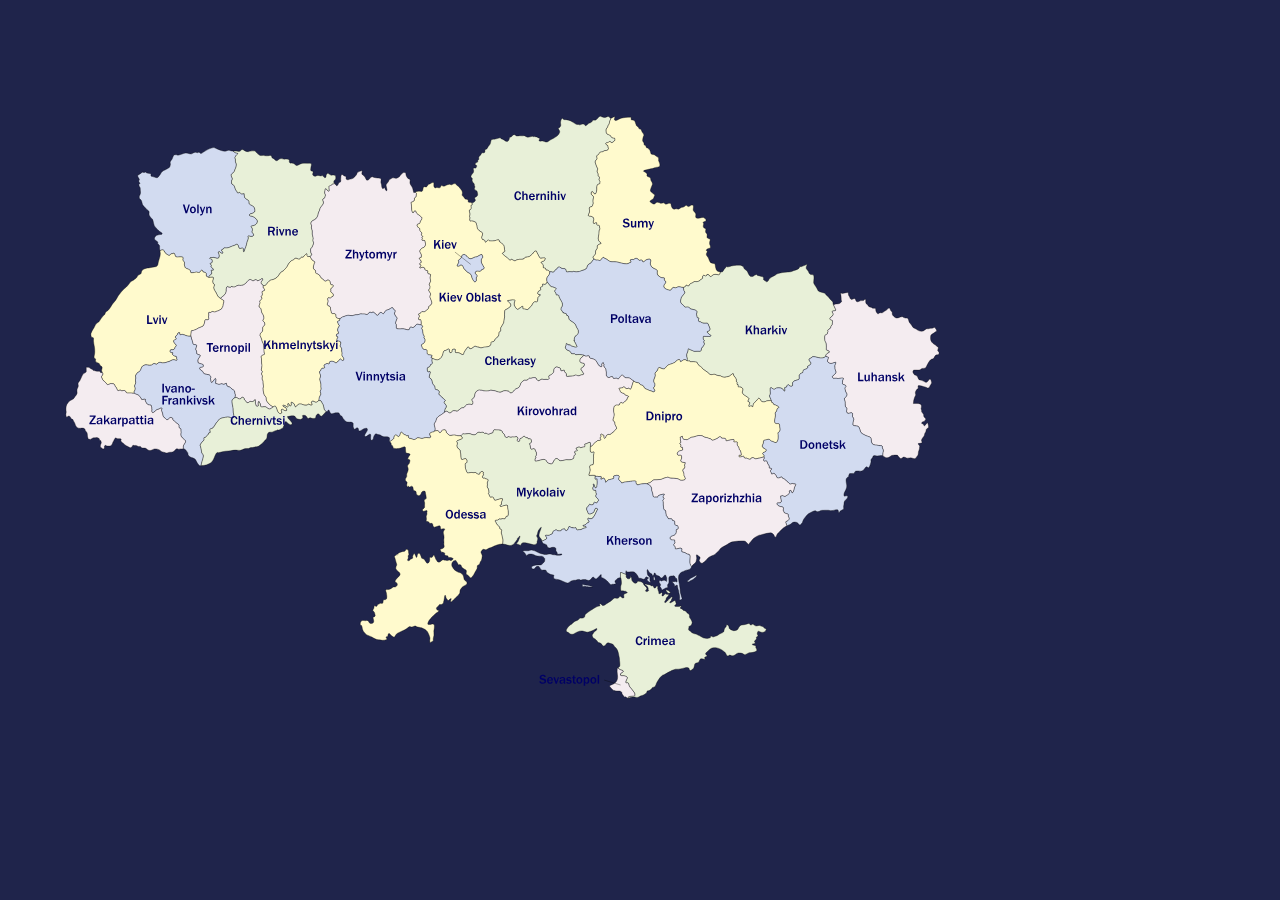
==== commit 555534d8: "add styles to map" ====
--- a/map.html
+++ b/map.html
@@ -60,42 +60,163 @@
  <g id="Plan_x0020_1">
   <metadata id="CorelCorpID_0Corel-Layer"/>
 
-<g id="crimea" class="region">
-  <path class="fil0 str0" d="M19580.84 15973.62c-14.67,-15.24 -48.69,-48.01 -34.31,-75.65 1.59,-3.05 63.58,18.93 73.99,29.35 23.45,23.44 40.18,29.34 53.49,56.22 10.14,20.49 -33.21,15.03 -53.63,19.42 -8.81,1.89 -16.6,-2.32 -23.01,-4.54l-16.53 -24.8zm-1173.18 3146.64c6.32,-0.39 13.51,-2.87 22,-8.26 20.02,-12.7 131.1,-30.5 157.89,-29.63 72.92,2.37 87.67,37.97 169.53,-13.66 43.91,-27.69 113.39,-28.06 151.57,-63.92 32.46,-30.5 49.82,-19.51 65.34,-71.96 17.37,-58.71 39.87,-25.59 68.61,-39.41 88.35,-42.46 74.08,-72.9 89.57,-83.05 21.1,-13.82 11.34,-11.61 42.72,-18.47 62.98,-13.78 45.97,-40.69 68.5,-71.4 11.48,-15.63 7.92,-48.12 32.79,-77.86 9.62,-11.49 18.88,-37.23 34.59,-56.79 25.63,-31.9 27.88,-49.14 62.84,-85.42 37.52,-38.94 49.62,-65.09 107.06,-78.95 17.34,-4.19 200.48,-109.59 248.05,-128.99 31.54,-12.86 63.15,-28.42 96.34,-35.29 69.02,-2.44 71.89,1.69 134.23,-7.84 53.93,-8.25 106.67,-24.28 159.13,-37.38 26.4,-6.59 117.33,-4.23 115.09,40.26 -1.77,35.26 27.54,64.74 65.62,30.85 44.88,-39.93 61.87,-30.53 75.36,-83.34 7.17,-28.07 13.02,-26.11 14.32,-63.93 0.66,-19.2 27.14,-67.04 55.14,-65.48 37.95,2.11 82.22,-20.03 89.44,-59.53 14.72,-80.58 85.66,-70.86 144.81,-46.31 14.88,6.18 39.34,8.74 21.78,-16.96 -43.17,-63.15 43.24,-46.38 66.15,-88.87 11.93,-22.14 -92.27,-27.3 -26.6,-94.26 37.6,-38.33 122.99,-130.73 174.72,-137.82 81.79,-11.19 114.12,-16.01 194.75,13.8 73.7,27.25 114.46,56.92 174.72,106.4 48.62,39.91 50.83,121.17 97.86,118.64 52.6,-2.83 12.04,-52.16 96.99,-11.15 48.46,23.4 111.87,-15.07 147.32,-46.87 65,-39.65 73.47,-32.28 140.56,-28.25 78.23,4.69 80.56,76.43 157.05,31.98 5.49,-3.19 86.06,-45.12 89.2,-45.07 90.57,1.34 120.26,-5.5 204.11,-40.77 43.35,-18.24 19.74,-68.06 1.09,-95.12 -28.34,-41.1 32.59,-72.33 -61.61,-84.05 -44.15,-5.49 -88.46,-35.9 -27.03,-39.55 15.58,-0.93 106.72,-12.22 63.4,-38.17 -75.76,-45.39 70.61,-87.64 34.59,-147.03 -19.43,-32.05 68.77,-31.22 46.87,-67.66 -27.59,-45.91 -26.35,-37.22 -11.86,-94.4 21.33,-84.17 82.93,47.4 209.07,-10.49 27.06,-12.41 33.66,-58.48 53.06,-78.52 10,-10.34 -37.39,-17.93 -53.48,-29.63 -22.38,-16.26 -25.64,-22.43 -40.54,-40.82 -8.61,-10.63 -81.82,-23.47 -104.99,-38.7 -24.26,-15.94 -75.29,23.97 -124.58,7.85 -38.35,-12.54 -60.69,-44.49 -79.1,-50.32 -13.31,-4.21 -34.57,37.32 -78.95,21.78 -17.7,-6.2 16.37,-69.83 -114.62,-20.27 -40.28,15.24 -92.02,19.59 -134.65,24 -42.61,4.41 -68.04,40.79 -90.01,74.42 -23.83,36.47 -21.47,75.39 -89.96,86.56 -64.61,10.53 -64.92,13.24 -129.84,-15.31 -32.34,-14.22 -69.45,-32.87 -69.45,-71.54 0,-24.83 -16.58,-69.28 -41.48,-76.2 -52.64,-14.63 -26.53,-7.04 -43.71,50.17 -10.16,33.84 -31.61,16.16 -46.96,63.64 -8.06,24.94 -16.23,33.67 -16.54,62.56 -0.59,55.25 -94.47,71.49 -133.28,95.25 -24.97,15.29 -54.19,37.81 -76.87,49.61 -36.75,9.79 -62.32,17.85 -94.26,33.64 -40.23,19.87 -95.91,-72.55 -95.91,11.57 0,24.25 -75.4,31.95 -95.49,35.39 -30.32,5.2 -88.57,-11.8 -102.95,-11.15 -47.94,-22.47 -77.22,-37.05 -120.32,-64.93 -3.04,-1.96 -111.59,-52.9 -118.64,-54.42 -32.23,-6.97 -125.09,-27.49 -137.96,-60.52 -16.43,-42.17 -104.39,-31.16 -71.39,-112.46 17.82,-43.89 -17.76,-48.27 19.7,-57.59 29.82,-7.41 61.28,-40.43 70.97,-68.6 22.84,-66.47 5.78,-52.34 -8.55,-101.44 -3.81,-13.04 -36.71,-62.75 -46.45,-72.19 -19.63,-19.03 -15.71,-58.93 -14.17,-82.83 1.25,-19.29 -26.16,-43.83 -40.78,-57.07 -22.93,-20.77 -18.36,12.01 -48.09,-38.69 -43.09,-73.47 -86.58,-26.11 -113.45,-72.53 -6.61,-11.42 -9.39,-13.85 -19.41,-22.3 -101.23,-32.98 -29.77,-30.73 -21.64,-78 3.37,-19.64 -54.66,6.89 -75.93,6.89 -14.11,0 -152.17,8.08 -114.91,-27.83 71.63,-69.03 28.55,-59.51 18.57,-129.26 -6.93,-48.43 -55.97,1.21 -86.65,13.51 -11.48,4.6 -73.63,51.36 -84.62,25.09 -6.62,-15.84 61.78,-60.68 51.4,-84.91 -5.41,-12.63 50.1,-60.77 19.56,-83.11 -12.34,-9.02 -57.9,46.44 -76.63,58.74 -30.49,20.02 -103.42,118.19 -130.07,111.73 -53.25,-12.89 31.28,-71.55 31.28,-116.98 0,-33.01 11.61,-27.79 39.54,-56.23 21.64,-22.03 30.67,-32.93 33.22,-64.63 1.96,-24.37 -48.28,10.59 -75.93,-16.53 -38.52,-37.78 -71.9,75.43 -114.24,59.24 -28.48,-10.88 28.96,-88.54 -18.19,-107.62 -12.38,-5.01 -50.14,55.28 -81.31,31.41 -18.38,-14.06 21.49,-55.41 -9.64,-62.41 -22,-4.95 2.99,-47 -21.64,-59.95 -19.93,-10.49 19.57,-74.66 -19.14,-100.74 -18.85,-12.7 -41.65,41.56 -46.87,53.2 -50.71,10.05 -39.45,16.24 -55.53,-12.83 -6.44,-11.63 -11.55,-74.65 -51.13,-37.47 -7.45,7.01 -46.33,-42.6 -93.59,-41.48 -37.14,0.88 -62.25,-10.23 -94.92,-18.76 -13.21,-3.45 -51.31,14.11 4.16,37.24 31.79,13.25 78.94,71.95 70.25,108.71 -9.52,40.25 53.19,43.71 -33.21,76.35 -22.39,8.46 -68.25,-9.46 -34.73,-43 64.98,-65.01 0.91,-75.13 -13.37,-108.05 -11.97,-27.57 -39.44,-11.93 -62.99,-87.5 -6.36,-20.43 -46.18,-48.56 -71.9,-52.63 -22.53,-3.56 -93.24,-26.57 -104.61,-0.14 -26.08,60.64 -78.82,58.28 -118.49,16.25 -82.13,-87.01 -25.15,-45.16 -63.27,-146.33 -32.04,-85.05 -3.5,32.36 -58.59,41.34 -33.48,5.46 -37.73,6.7 -65.71,-16.39 -7.74,-6.38 -31.96,-32.44 -29.35,-44.84 5.76,-27.39 2.77,-46.95 -1.34,-65.77l0 0c-19.14,0 -57.15,-21.56 -73.21,-28.62 -0.17,-0.07 -41.27,-15.78 -42.93,-17.49 -11.29,-11.68 -36.43,-14.76 -47.41,-9.17 -3.53,1.8 -2.41,71.68 -2.41,78.41 0,28.75 -1.26,39.02 3.19,69.78l0 0c8.36,4.47 11.89,19.72 17.24,54.95 3.09,20.4 11.22,72.74 9.35,91.61 -4.84,48.68 8.73,18.51 -11.34,70.49 -14.9,38.6 -9.22,55.58 -13.46,92.79 2.23,36.36 -3.69,87.65 36.95,87.65 36.15,0 18.13,-9.22 57.16,4.53 38.75,13.66 38.4,-19.51 92.08,30.19 57.28,53.03 -112.81,7.65 -92.36,111.46 4.84,24.6 11.8,78.42 -29.06,62.61 -33.94,-13.15 -13.16,3.66 -45.59,-28.69 -56.01,-55.87 -42.26,19.97 -106.16,37.75 -35.98,10 -74.74,-21.73 -115.3,5.27 -50.25,43.41 -83.29,79.42 -143.73,111.22 -22.55,11.86 -89.24,55.45 -109.28,72.47 -21.7,18.43 -82.73,43.69 -101.31,8.27 -9.41,-17.95 -52.7,-59.94 -67.79,-23.29 -4.36,10.59 29.47,63.73 -11.01,57.74 -37.88,-5.6 -140.63,57.46 -175.29,76.64 -18.12,10.02 -45.24,35.15 -72.76,49.61 -19.97,10.49 -110.84,75.58 -132.29,92.31 -64.9,50.62 -26.68,36.35 -56.8,106.92 -9.9,23.22 -73.87,38.61 -100.87,30.62 -51.65,-15.3 -60.85,53.85 -116.41,69.6 -65.2,18.47 -107.89,47.6 -152.71,97.13 -37.1,41.02 -67.38,28.78 -122.23,107.21 -22.81,32.62 -61.54,72.03 -46.15,119.63 10.28,31.83 41.76,11.6 75.78,47.96 35.09,37.49 94.45,52.77 141.12,27.39 87.5,-47.56 192.25,-114.87 297.38,-75.78 39.55,14.7 101.06,33.31 141.93,19.84 66.41,-21.88 110.55,-34.85 174.63,-68.65 28.39,-14.97 105.63,-69.35 65.29,5.82 -25.76,48.01 -56.72,20.26 -96.05,100.87 -16.15,33.12 -34.3,30.42 -33.07,76.07 29.19,86.49 39.93,59.81 93.83,100.87 46.54,35.44 34.66,35.26 67.8,78.52 40.02,52.24 68.58,2.88 133.14,86.04 48.57,62.56 48.93,44.97 99.79,7.14 34.34,-25.54 11.64,-47.79 73.56,-63.93 13.19,-3.43 148.28,38.84 160.27,55.51 32.67,45.44 18.17,40.29 65.06,83.54 84.19,77.65 84.42,186.24 109.65,288.11 3.97,16 11.51,73.68 7.19,86.84 6.29,32.08 15.49,125.64 10.06,162.2 -5.69,38.36 -33.81,49.13 -54.61,61.75l0 0 25.95 36.91c31.2,20.44 67.71,33.57 103.57,42.38 14.6,3.59 43.6,29.48 17.97,45.47 -35.55,22.19 -95.74,43.07 -73.37,97.15 10.9,26.35 84.98,10.47 109.76,18.61 12.8,4.21 3.94,3.94 24.8,8.27 34.05,7.08 36.74,8.14 62.91,33 17.29,16.43 -15.78,64.45 -22.18,84.06 -6.61,20.28 -22.55,36.93 -18.19,66.71 8,54.66 41.73,-6.63 77.29,26.65 4.53,4.24 8.37,19.63 9.31,25.84 4.45,40.24 15.54,57.59 35.56,90.13 9.41,15.3 43.8,46.4 59.53,70 47.62,71.45 89.3,80.32 89.3,178.05 -15.04,16.59 -18.43,10.74 -36.14,15.77 -21.31,6.05 -55.01,3.29 -77.72,7.89 -11.25,2.28 -27.07,3.24 -39.55,5.76 -16.09,3.25 -41.14,6.21 -49.34,22.16 -2.49,4.83 -6.71,28.44 -8.73,32.19l0 0z"/>
-  <path class="fil6" d="M18801.06 17449.33l43.2 4.78c-2.78,25.87 -12.8,47.22 -30.07,63.9 -17.2,16.75 -39.84,25.1 -67.91,25.16 -23.6,-0.06 -42.81,-5.95 -57.49,-17.85 -14.75,-11.84 -26.07,-28 -34.02,-48.31 -7.95,-20.31 -11.9,-42.75 -11.9,-67.26 0,-39.39 9.31,-71.47 28,-96.17 18.69,-24.71 44.43,-37.06 77.09,-37.06 25.68,0 47.02,7.89 64.1,23.74 17,15.78 27.74,38.35 32.2,67.77l-43.2 4.6c-7.95,-39.07 -25.54,-58.53 -52.71,-58.53 -17.39,0 -30.98,8.08 -40.61,24.31 -9.64,16.24 -14.49,39.78 -14.49,70.56 0,31.37 5.17,54.97 15.52,70.95 10.35,15.97 24.06,23.99 41.13,23.99 13.65,0 25.23,-5.36 34.86,-16.1 9.58,-10.74 15.01,-23.54 16.3,-38.48z"/>
-  <path id="1" class="fil6" d="M18921.94 17539.16l-43.21 0 0 -191.37 39.07 0 0 45.66c5.56,-17.78 13.19,-30.85 22.89,-39 9.77,-8.21 19.73,-12.35 29.94,-12.35 1.43,0 3.3,0.07 5.7,0.19l0 46.44c-21.99,0 -36.54,6.98 -43.66,21.02 -7.11,14.03 -10.73,27.61 -10.73,40.74l0 88.67z"/>
-  <path id="2" class="fil6" d="M19050.38 17325.41l-43.2 0 0 -44.88 43.2 0 0 44.88zm0 213.75l-43.2 0 0 -191.37 43.2 0 0 191.37z"/>
-  <path id="3" class="fil6" d="M19388.04 17539.16l-45.27 0 0 -119.19c0,-24.77 -11,-37.13 -32.98,-37.13 -12.74,0 -22.96,4.66 -30.59,14.04 -7.64,9.31 -11.45,23.28 -11.45,41.84l0 100.44 -45.86 0 0 -119.19c0,-25.1 -10.28,-37.71 -30.91,-37.71 -12.48,0 -22.96,5.05 -31.49,15.2 -8.54,10.09 -12.81,23.87 -12.81,41.26l0 100.44 -44.56 0 0 -191.37 41.91 0 0 40.75c13.64,-29.82 34.92,-44.76 63.83,-44.76 28.2,0 46.5,14.94 54.97,44.76 15.4,-29.82 36.67,-44.76 63.84,-44.76 18.43,0 33.3,5.76 44.56,17.27 11.18,11.51 16.81,25.8 16.81,42.81l0 135.3z"/>
-  <path id="4" class="fil6" d="M19561.62 17478.17l39.07 5.31c-5.05,17.26 -14.94,31.56 -29.56,42.81 -14.68,11.25 -33.05,16.82 -55.16,16.88 -26.52,-0.06 -47.86,-8.93 -64.03,-26.78 -16.17,-17.78 -24.25,-41.9 -24.25,-72.36 0,-28.91 8.14,-52.84 24.44,-71.79 16.3,-18.95 38.42,-28.46 66.29,-28.46 27.29,0 48.38,9.38 63.32,28.07 14.87,18.69 22.37,42.68 22.37,71.98l-0.19 4.98 -131.35 0c0,13 1.23,23.41 3.69,31.24 2.45,7.82 7.37,14.61 14.68,20.44 7.37,5.82 16.49,8.73 27.48,8.73 21.34,0 35.77,-10.35 43.2,-31.05zm-2.65 -57.23c-0.13,-13.78 -4.27,-25.03 -12.41,-33.76 -8.15,-8.67 -18.18,-13.07 -30.21,-13.07 -11.9,0 -21.79,4.08 -29.75,12.23 -7.95,8.15 -12.61,19.66 -14.03,34.6l86.4 0z"/>
-  <path id="5" class="fil6" d="M19807.19 17539.16l-41.14 0c-3.68,-11.64 -5.88,-24.51 -6.66,-38.67 -11.44,28.45 -33.04,42.62 -64.8,42.68 -19.08,-0.06 -34.34,-5.63 -45.92,-16.82 -11.57,-11.18 -17.33,-25.22 -17.33,-42.16 0,-43.92 38.61,-65.9 115.77,-65.9 3.04,0 7.11,0.06 12.28,0.19l0 -14.42c0,-19.86 -13.51,-29.75 -40.55,-29.75 -26.25,0 -41.13,9.89 -44.69,29.75l-36.73 -5.5c2,-15.91 10.22,-29.04 24.58,-39.32 14.42,-10.28 35.24,-15.46 62.53,-15.46 14.81,0 26.84,1.3 36.22,3.75 9.31,2.46 17.2,6.6 23.67,12.48 6.47,5.89 10.93,12.23 13.39,19.15 2.46,6.85 3.69,18.49 3.69,34.92l0 86.41c0,12.54 1.87,25.41 5.69,38.67zm-47.8 -97.4c-55.81,0 -83.75,13.32 -83.75,39.97 0,7.95 2.85,14.75 8.47,20.37 5.63,5.63 14.1,8.47 25.48,8.47 16.43,0 28.85,-5.23 37.26,-15.65 8.34,-10.41 12.54,-22.24 12.54,-35.5l0 -17.66z"/>
-  
-</g>
-<g id="sevastopol" class="region">
-    <path class="fil1 str0" d="M18116.93 18213.26l25.95 36.91c31.2,20.44 67.71,33.57 103.57,42.38 14.6,3.59 43.6,29.48 17.97,45.47 -35.55,22.19 -95.74,43.07 -73.37,97.15 10.9,26.35 84.98,10.47 109.76,18.61 12.8,4.21 3.94,3.94 24.8,8.27 34.05,7.08 36.74,8.14 62.91,33 17.29,16.43 -15.78,64.45 -22.18,84.06 -6.61,20.28 -22.55,36.93 -18.19,66.71 8,54.66 41.73,-6.63 77.29,26.65 4.53,4.24 8.37,19.63 9.31,25.84 4.45,40.24 15.54,57.59 35.56,90.13 9.41,15.3 43.8,46.4 59.53,70 47.62,71.45 89.3,80.32 89.3,178.05 -15.04,16.59 -18.43,10.74 -36.14,15.77 -21.31,6.05 -55.01,3.29 -77.72,7.89 -11.25,2.28 -27.07,3.24 -39.55,5.76 -16.09,3.25 -41.14,6.21 -49.34,22.16 -2.49,4.83 -6.71,28.44 -8.73,32.19l0 0c-22.26,1.4 -33.98,-22.92 -56.01,-35.81 -58.03,-33.95 -44.39,14.34 -95.91,-66.57 -12.23,-26.2 -20.01,-22.85 -23.01,-59.25 -3.25,-39.56 -63.39,-53.77 -90.81,-51.69 -39.25,2.97 -47.93,-3.59 -78.43,-3.16 -102.3,1.46 -110.39,-47.83 -173.21,-109.14 -71.38,-69.67 61.11,-71.63 93.45,-100.74 24.42,-21.97 32.59,-21.48 50.98,-36.52 42.13,-34.46 29.35,-27.96 52.35,-70.02 22.75,-41.57 21.94,-125.16 12.81,-170.61 -11.48,-57.08 -10.34,-116.39 -6.05,-173.21 1.11,-14.75 10.85,-22.85 23.11,-30.28l0 0z"/>
-    <path class="fil6" d="M15776.63 18624.73l45.27 -9.63c5.43,25.61 26.26,38.41 62.54,38.41 16.49,0 29.23,-3.23 38.16,-9.83 8.92,-6.53 13.32,-14.68 13.32,-24.44 0,-7.05 -2.01,-13.58 -6.02,-19.6 -4.07,-6.01 -12.74,-10.73 -25.99,-14.1l-49.42 -12.93c-16.94,-4.4 -29.42,-9.44 -37.51,-15.01 -8.08,-5.62 -14.61,-13.58 -19.46,-23.8 -4.85,-10.21 -7.31,-21.14 -7.31,-32.79 0,-23.08 8.6,-41.64 25.8,-55.61 17.21,-13.97 39.13,-20.96 65.91,-20.96 22.24,0 42.1,4.92 59.63,14.62 17.46,9.7 28.65,23.47 33.43,41.32l-44.36 11c-6.8,-19.6 -22.7,-29.36 -47.73,-29.36 -14.56,0 -25.61,2.97 -33.25,9.05 -7.63,6.08 -11.44,13.78 -11.44,23.15 0,14.75 11.96,25.1 35.96,31.05l43.97 10.99c26.65,6.66 44.5,16.56 53.62,29.62 9.12,13.13 13.64,27.55 13.64,43.33 0,25.36 -9.57,45.4 -28.71,59.96 -19.14,14.61 -43.91,21.86 -74.38,21.92 -25.61,-0.06 -48.05,-5.43 -67.32,-16.17 -19.27,-10.73 -32.08,-27.42 -38.35,-50.19z"/>
-    <path id="1" class="fil6" d="M16144.55 18626.09l39.07 5.31c-5.05,17.26 -14.94,31.56 -29.56,42.81 -14.68,11.25 -33.05,16.82 -55.16,16.88 -26.52,-0.06 -47.86,-8.93 -64.03,-26.78 -16.17,-17.78 -24.25,-41.9 -24.25,-72.36 0,-28.91 8.14,-52.84 24.44,-71.79 16.3,-18.95 38.42,-28.46 66.29,-28.46 27.29,0 48.38,9.38 63.32,28.07 14.87,18.69 22.37,42.68 22.37,71.98l-0.19 4.98 -131.35 0c0,13 1.23,23.41 3.69,31.24 2.45,7.82 7.37,14.61 14.68,20.44 7.37,5.82 16.49,8.73 27.48,8.73 21.34,0 35.77,-10.35 43.2,-31.05zm-2.65 -57.23c-0.13,-13.78 -4.27,-25.03 -12.41,-33.76 -8.15,-8.67 -18.18,-13.07 -30.21,-13.07 -11.9,0 -21.79,4.08 -29.75,12.23 -7.95,8.15 -12.61,19.66 -14.03,34.6l86.4 0z"/>
-    <path id="2" class="fil6" d="M16365.67 18495.71l-65 191.37 -35.82 0 -66.49 -191.37 45.08 0 44.75 129.8 43.59 -129.8 33.89 0z"/>
-    <path id="3" class="fil6" d="M16553.1 18687.08l-41.14 0c-3.68,-11.64 -5.88,-24.51 -6.66,-38.67 -11.44,28.45 -33.04,42.62 -64.8,42.68 -19.08,-0.06 -34.34,-5.63 -45.92,-16.82 -11.57,-11.18 -17.33,-25.22 -17.33,-42.16 0,-43.92 38.61,-65.9 115.77,-65.9 3.04,0 7.11,0.06 12.28,0.19l0 -14.42c0,-19.86 -13.51,-29.75 -40.55,-29.75 -26.25,0 -41.13,9.89 -44.69,29.75l-36.73 -5.5c2,-15.91 10.22,-29.04 24.58,-39.32 14.42,-10.28 35.24,-15.46 62.53,-15.46 14.81,0 26.84,1.3 36.22,3.75 9.31,2.46 17.2,6.6 23.67,12.48 6.47,5.89 10.93,12.23 13.39,19.15 2.46,6.85 3.69,18.49 3.69,34.92l0 86.41c0,12.54 1.87,25.41 5.69,38.67zm-47.8 -97.4c-55.81,0 -83.75,13.32 -83.75,39.97 0,7.95 2.85,14.75 8.47,20.37 5.63,5.63 14.1,8.47 25.48,8.47 16.43,0 28.85,-5.23 37.26,-15.65 8.34,-10.41 12.54,-22.24 12.54,-35.5l0 -17.66z"/>
-    <path id="4" class="fil6" d="M16575.8 18643.1l40.55 -7.76c6.21,15.52 19.86,23.28 40.94,23.28 26.77,0 40.16,-7.89 40.16,-23.67 0,-5.04 -2.07,-9.18 -6.27,-12.48 -4.14,-3.3 -9.06,-5.5 -14.75,-6.66l-34.86 -6.6c-38.67,-7.43 -58.01,-26.32 -58.01,-56.65 0,-16.94 6.15,-31.3 18.37,-43.14 12.29,-11.77 30.53,-17.72 54.78,-17.72 40.42,0 65.12,14.88 74.11,44.56l-38.48 7.76c-4.07,-14.42 -15.52,-21.6 -34.47,-21.6 -23.02,0 -34.53,7.18 -34.53,21.6 0,9.96 9.31,16.88 27.87,20.63l41.13 8.54c31.95,6.6 47.93,24.9 47.93,54.97 0,21.09 -8.22,36.87 -24.64,47.28 -16.43,10.41 -35.9,15.59 -58.53,15.65 -19.6,-0.06 -36.87,-4.01 -51.94,-11.9 -15,-7.89 -24.83,-19.92 -29.36,-36.09z"/>
-    <path id="5" class="fil6" d="M16863.98 18653.32l0 33.76c-12.87,2.78 -22.83,4.14 -29.88,4.14 -11.64,0 -21.6,-2.26 -29.94,-6.92 -8.34,-4.59 -14.42,-10.87 -18.3,-18.89 -3.88,-8.08 -5.76,-20.37 -5.76,-37.05l0 -99.08 -23.93 0 0 -33.57 26.39 0 3.94 -49.8 35.44 -3.23 0 53.03 38.48 0 0 33.57 -38.48 0 0 93.39c0,11.96 2.2,20.17 6.54,24.51 4.39,4.39 12.61,6.53 24.7,6.53 3.43,0 7.05,-0.13 10.8,-0.39z"/>
-    <path id="6" class="fil6" d="M16968.31 18691.09c-28.33,-0.06 -49.93,-10.22 -64.81,-30.53 -14.94,-20.37 -22.37,-43.65 -22.37,-69.91 0,-28.32 8.21,-51.87 24.7,-70.69 16.49,-18.82 38.29,-28.26 65.32,-28.26 25.61,0 46.7,9.19 63.19,27.49 16.49,18.37 24.7,42.17 24.7,71.46 0,30.2 -8.53,54.46 -25.67,72.82 -17.14,18.37 -38.81,27.56 -65.06,27.62zm1.48 -35.64c29.04,0 43.59,-21.66 43.59,-64.99 0,-19.6 -3.49,-35.05 -10.41,-46.31 -6.98,-11.32 -17.66,-17.01 -32.01,-17.01 -14.94,0 -26,5.89 -33.18,17.53 -7.18,11.71 -10.8,27.23 -10.8,46.56 0,20.83 3.82,36.74 11.45,47.73 7.63,11 18.11,16.49 31.36,16.49z"/>
-    <path id="7" class="fil6" d="M17142.6 18751.69l-43.98 0 0 -255.98 41.33 0 0 33.37c13.26,-24.9 32.79,-37.38 58.53,-37.38 21.21,0 38.16,9.25 50.77,27.68 12.67,18.43 18.95,42.04 18.95,70.69 0,27.16 -6.02,50.77 -18.05,70.88 -12.09,20.05 -30.07,30.08 -53.93,30.14 -24.64,-0.06 -42.49,-10.28 -53.62,-30.72l0 91.32zm0 -143.06c0,13.91 4.14,25.42 12.42,34.6 8.28,9.12 17.46,13.71 27.55,13.71 13.78,0 23.86,-6.01 30.27,-18.11 6.34,-12.03 9.57,-27.35 9.57,-45.91 0,-19.47 -3.23,-35.25 -9.7,-47.47 -6.47,-12.16 -16.04,-18.31 -28.78,-18.31 -11.51,0 -21.28,4.98 -29.3,15.01 -8.02,9.96 -12.03,23.02 -12.03,39.19l0 27.29z"/>
-    <path id="8" class="fil6" d="M17382.48 18691.09c-28.33,-0.06 -49.93,-10.22 -64.81,-30.53 -14.94,-20.37 -22.37,-43.65 -22.37,-69.91 0,-28.32 8.21,-51.87 24.7,-70.69 16.49,-18.82 38.29,-28.26 65.32,-28.26 25.61,0 46.7,9.19 63.19,27.49 16.49,18.37 24.7,42.17 24.7,71.46 0,30.2 -8.53,54.46 -25.67,72.82 -17.14,18.37 -38.81,27.56 -65.06,27.62zm1.48 -35.64c29.04,0 43.59,-21.66 43.59,-64.99 0,-19.6 -3.49,-35.05 -10.41,-46.31 -6.98,-11.32 -17.66,-17.01 -32.01,-17.01 -14.94,0 -26,5.89 -33.18,17.53 -7.18,11.71 -10.8,27.23 -10.8,46.56 0,20.83 3.82,36.74 11.45,47.73 7.63,11 18.11,16.49 31.36,16.49z"/>
-    <path id="9" class="fil6" d="M17555.8 18687.08l-43.2 0 0 -258.63 43.2 0 0 258.63z"/>
-    <path class="fil7 str0" d="M17706.35 18580.87l487.82 146.1"/>
-</g>
-<g id="chernivtsi" class="region">
-    <path class="fil0 str0" d="M7871.71 10470.34c66.69,-37.83 66.85,-41.4 97.83,22.33 19.43,39.97 31,122.97 71.82,150.9 18.04,12.34 29.69,33.62 64.21,21.5 43.19,-15.15 20.65,-48.16 12.95,-86.41 -4.38,-21.73 11.88,-65.99 41.76,-34.73 19.55,20.44 162.28,86.98 108.06,-24.8 -34.37,-70.85 -60.69,-21.42 -99.93,-76.07 -19.62,-27.32 22.17,-30.48 46.87,-16.4 24.11,13.76 33.78,6.88 60.76,36.24 22.2,24.17 55.89,13.1 42.42,-39.68 -2.86,-11.21 -23.31,-60.49 12.15,-52.92 22.21,4.74 30.43,105.63 74.55,59.53 30.72,-32.1 -17.29,-115.62 19.57,-98.13 61.04,28.97 75.8,30.76 92.17,104.75 18.68,84.38 71.99,-31.87 99.79,-41.35 14.67,-5 20.31,-8.56 38.04,-13.23 81.87,-5.63 65.29,9.17 127.19,25.38 18.4,4.82 107.09,16.82 119.62,-5.53 30.52,-54.45 90.34,44.89 128.57,4.96 26.01,-27.17 -42.13,-63.14 -11.58,-93.41 58.72,-58.17 111.33,63.91 175.29,-5.81l39.23 -31.03 0 0c84.79,5 60.22,18.43 93.03,71.11 1.88,3 36.28,63.94 36.53,64.49 23.95,53.33 10.24,92.53 29.76,128.98 11.36,21.2 43.49,47.8 53.62,62.67l0 0c-8.64,11.1 -45.71,58.31 -56.46,67.48 -46.29,39.51 -72.65,112.49 -128.33,43.99 -20.46,-25.18 -39.62,-60.1 -75.07,-29.63 -81.8,70.32 -4.2,110.15 -95.96,124.03 -107.19,16.21 -84.55,-44.8 -152.66,-1.66 -33.75,21.39 -59.81,-27.5 -72.19,-54.28 -15.59,-33.7 -81.08,-43.46 -113.02,-33.5 -33.21,10.36 22.98,32.61 1.79,70.44 -24.82,44.34 -58.91,59.49 -110.36,46.55 -51.37,-12.93 -82.31,-17.51 -108.06,-69.6 -34.27,-69.31 -181.51,-12.17 -231.65,-14.32 -14.59,-0.63 21.24,65.45 38.17,78.43 53.63,41.13 42.18,49.33 74.56,81.98 49.76,50.15 12.68,151.63 -136.83,7.18 -57.08,-55.14 -62.83,44.85 -73.33,71.77 -16.36,41.94 -22.09,50.43 -37.54,99.05l0 0c-42.28,19.43 -100.14,55.72 -122.45,62.16 -35.62,10.28 -13.22,-18.05 -45.78,-0.29 -28.77,15.68 -39.18,22.6 -55.62,18.57 -54.27,14.5 -89.1,55.19 -154.07,44.99 -69.22,-10.86 -96.34,64.05 -96.34,122.37 0,96.96 -50.6,95.16 -80.89,143.59 -29.88,47.78 -67.71,69.67 -106.92,104.7 -96,85.79 -107.08,51.57 -217.2,80.79 -69,18.31 -61.79,-6.64 -144,34.73 -20.09,1.72 -35.41,1.65 -55.29,1.65 -134.28,0 -132.24,77.52 -272.8,51.26 -98.69,-18.44 -166.52,16.04 -260.62,18.05 -64.57,1.38 -130.43,13.99 -193.33,26.6 -35.97,7.21 -103.67,33.62 -137.63,21.79 -43.44,-15.14 -90.15,131.49 -104.37,161.77 -25.72,54.75 -60.47,130.2 -118.22,156.67 -99.52,45.62 -119.63,61.08 -234.67,68.36 -13.27,0.83 -24.3,1.89 -33.6,2.86l0 0c5.77,-88.03 62.4,-197.11 69.25,-284.87 5.49,-70.26 -59.39,-52.76 -59.39,-160.26 0,-15.53 -23.61,-118.07 -27.54,-127.61 -13.68,-33.2 -12.54,-33.77 0.8,-62.84 10.04,-21.89 42.09,-56.95 56.51,-76.49 29.02,-39.34 29.85,-15.68 49.18,-60.76 2.61,-6.1 -16.88,-76.71 21.92,-64.07 31.87,10.39 46.19,-51.85 72.76,-63.83 68.14,-30.72 5.92,-78.81 79.38,-78.81 36.2,0 -23.66,-84.12 8.13,-107.91 36.39,-27.24 57.3,12.77 124.16,-93.83 18.94,-19.79 47.91,-84.29 79.38,-115.76 7.25,-7.25 24.43,-26.3 29.33,-34.72 13.96,-23.95 32.78,-35.35 48.81,-54.57 24.15,-28.96 207.45,-57.88 245.55,-57.88 77.91,0 48.03,34.98 133.94,27.97 66.14,-5.4 44.29,-77.01 32.27,-118.5 -14.96,-51.65 -6.66,-161.82 -18.19,-200.94 -11.03,-37.45 -23.92,-115.49 -27.02,-155.16 -5.94,-75.89 20.77,-80.89 81.17,-127.19l0 0c75.2,-12.92 50.46,-8.61 100.87,22.72 101.32,62.98 77.91,-72.86 147.18,-26.45 46.17,30.94 19.82,3.34 33.07,55 4.41,17.18 37.04,24.67 55.65,66.14 21.54,47.99 71.14,33.35 101.59,3.31 37.07,-36.58 90.65,43.78 159.83,-62.98 5.59,-8.62 2.19,9.85 10.92,23.15 9.45,14.41 -1.53,55.5 1.23,77.86 3.52,28.5 11.35,24.86 16.25,64.5 5.4,43.76 91.86,38.38 74.56,-4.83 -11.17,-27.9 -9.29,-98.05 13.8,-109 1.41,-0.66 7.29,26.5 15.96,34.45 62.23,57.08 -2.8,162.78 109.71,126.76 98.53,-31.54 116.35,58.7 196.22,68.51 9.09,1.12 87.16,-53.97 99.22,-62.98l0 0z"/>
-    <path class="fil6" d="M6772.32 10907.18l43.2 4.78c-2.78,25.87 -12.8,47.22 -30.07,63.9 -17.2,16.75 -39.84,25.1 -67.91,25.16 -23.6,-0.06 -42.81,-5.95 -57.49,-17.85 -14.75,-11.84 -26.07,-28 -34.02,-48.31 -7.95,-20.31 -11.9,-42.75 -11.9,-67.26 0,-39.39 9.31,-71.47 28,-96.17 18.69,-24.71 44.43,-37.06 77.09,-37.06 25.68,0 47.02,7.89 64.1,23.74 17,15.78 27.74,38.35 32.2,67.77l-43.2 4.6c-7.95,-39.07 -25.54,-58.53 -52.71,-58.53 -17.39,0 -30.98,8.08 -40.61,24.31 -9.64,16.24 -14.49,39.78 -14.49,70.56 0,31.37 5.17,54.97 15.52,70.95 10.35,15.97 24.06,23.99 41.13,23.99 13.65,0 25.23,-5.36 34.86,-16.1 9.58,-10.74 15.01,-23.54 16.3,-38.48z"/>
-    <path id="1" class="fil6" d="M7008.44 10997.01l-43.2 0 0 -125.27c0,-13.52 -2.91,-22.96 -8.66,-28.46 -5.76,-5.5 -12.49,-8.28 -20.18,-8.28 -12.23,0 -22.51,4.85 -30.85,14.62 -8.34,9.7 -12.55,25.74 -12.55,48.12l0 99.27 -43.2 0 0 -258.63 43.2 0 0 100.83c10.74,-27.55 29.56,-41.33 56.53,-41.33 39.25,0 58.91,22.51 58.91,67.65l0 131.48z"/>
-    <path id="2" class="fil6" d="M7181.96 10936.02l39.07 5.31c-5.05,17.26 -14.94,31.56 -29.56,42.81 -14.68,11.25 -33.05,16.82 -55.16,16.88 -26.52,-0.06 -47.86,-8.93 -64.03,-26.78 -16.17,-17.78 -24.25,-41.9 -24.25,-72.36 0,-28.91 8.14,-52.84 24.44,-71.79 16.3,-18.95 38.42,-28.46 66.29,-28.46 27.29,0 48.38,9.38 63.32,28.07 14.87,18.69 22.37,42.68 22.37,71.98l-0.19 4.98 -131.35 0c0,13 1.23,23.41 3.69,31.24 2.45,7.82 7.37,14.61 14.68,20.44 7.37,5.82 16.49,8.73 27.48,8.73 21.34,0 35.77,-10.35 43.2,-31.05zm-2.65 -57.23c-0.13,-13.78 -4.27,-25.03 -12.41,-33.76 -8.15,-8.67 -18.18,-13.07 -30.21,-13.07 -11.9,0 -21.79,4.08 -29.75,12.23 -7.95,8.15 -12.61,19.66 -14.03,34.6l86.4 0z"/>
-    <path id="3" class="fil6" d="M7306.98 10997.01l-43.21 0 0 -191.37 39.07 0 0 45.66c5.56,-17.78 13.19,-30.85 22.89,-39 9.77,-8.21 19.73,-12.35 29.94,-12.35 1.43,0 3.3,0.07 5.7,0.19l0 46.44c-21.99,0 -36.54,6.98 -43.66,21.02 -7.11,14.03 -10.73,27.61 -10.73,40.74l0 88.67z"/>
-    <path id="4" class="fil6" d="M7550.86 10997.01l-43.2 0 0 -119.58c0,-12.61 -2.91,-22.12 -8.73,-28.52 -5.82,-6.34 -12.8,-9.57 -21.02,-9.57 -11.25,0 -21.08,4.98 -29.55,14.81 -8.48,9.83 -12.74,24.7 -12.74,44.49l0 98.37 -43.21 0 0 -191.37 39.45 0 0 44.37c13.78,-32.27 33.12,-48.38 57.95,-48.38 16.82,0 31.17,5.31 43.14,15.98 11.9,10.6 17.91,29.23 17.91,55.87l0 123.53z"/>
-    <path id="5" class="fil6" d="M7645.54 10783.26l-43.2 0 0 -44.88 43.2 0 0 44.88zm0 213.75l-43.2 0 0 -191.37 43.2 0 0 191.37z"/>
-    <path id="6" class="fil6" d="M7841.5 10805.64l-65 191.37 -35.82 0 -66.49 -191.37 45.08 0 44.75 129.8 43.59 -129.8 33.89 0z"/>
-    <path id="7" class="fil6" d="M7958.56 10963.25l0 33.76c-12.87,2.78 -22.83,4.14 -29.88,4.14 -11.64,0 -21.6,-2.26 -29.94,-6.92 -8.34,-4.59 -14.42,-10.87 -18.3,-18.89 -3.88,-8.08 -5.76,-20.37 -5.76,-37.05l0 -99.08 -23.93 0 0 -33.57 26.39 0 3.94 -49.8 35.44 -3.23 0 53.03 38.48 0 0 33.57 -38.48 0 0 93.39c0,11.96 2.2,20.17 6.54,24.51 4.39,4.39 12.61,6.53 24.7,6.53 3.43,0 7.05,-0.13 10.8,-0.39z"/>
-    <path id="8" class="fil6" d="M7971.69 10953.03l40.55 -7.76c6.21,15.52 19.86,23.28 40.94,23.28 26.77,0 40.16,-7.89 40.16,-23.67 0,-5.04 -2.07,-9.18 -6.27,-12.48 -4.14,-3.3 -9.06,-5.5 -14.75,-6.66l-34.86 -6.6c-38.67,-7.43 -58.01,-26.32 -58.01,-56.65 0,-16.94 6.15,-31.3 18.37,-43.14 12.29,-11.77 30.53,-17.72 54.78,-17.72 40.42,0 65.12,14.88 74.11,44.56l-38.48 7.76c-4.07,-14.42 -15.52,-21.6 -34.47,-21.6 -23.02,0 -34.53,7.18 -34.53,21.6 0,9.96 9.31,16.88 27.87,20.63l41.13 8.54c31.95,6.6 47.93,24.9 47.93,54.97 0,21.09 -8.22,36.87 -24.64,47.28 -16.43,10.41 -35.9,15.59 -58.53,15.65 -19.6,-0.06 -36.87,-4.01 -51.94,-11.9 -15,-7.89 -24.83,-19.92 -29.36,-36.09z"/>
-    <path id="9" class="fil6" d="M8214.21 10783.26l-43.2 0 0 -44.88 43.2 0 0 44.88zm0 213.75l-43.2 0 0 -191.37 43.2 0 0 191.37z"/>    
+
+
+
+
+
+
+
+<g id="chernihiv" class="region">
+    <path class="fil0 str0"  d="M16092.33 6454.68c92.87,-0.34 54.49,8.88 90.95,13.37 21.73,2.68 63.11,-41.02 69.45,-64.5 4.6,-17.05 57.88,-20.03 74.42,-73.04 3.64,-11.67 52.12,-25.59 74.41,-6.61 31.11,26.48 49.57,31.94 89.72,34.72 88.41,6.12 67.12,14.56 90.95,87.79 12.38,38.01 76.18,-6.34 115.9,4.54 5.11,1.4 57.73,6.08 63.5,5.52 22.6,-2.18 28.35,-29.54 78.15,-2.88 19.86,10.63 74.48,-3 92.6,-2.22 86.61,-9.19 68.12,-24.24 120.15,-35.15 42.18,-8.85 86.8,-28.07 120.72,-54.29 48.17,-37.23 5.32,-112.43 118.54,-155.72 44.2,-16.91 69.74,-99.63 113.25,-130.36l0 0 -26.98 -43.67c0.63,-13.48 -2.54,-25.66 12.43,-38.18 24.51,-20.49 68.36,-64.79 59.91,-101.58 -5.79,-25.19 2.84,-67.45 19.04,-88.73 59.44,-78.09 21.95,-39.47 35.81,-123.88 3.5,-21.32 75.63,-52.33 92.89,-57.32 52.69,-15.22 -10.31,-45.31 -26.74,-58.16 -56.67,-44.31 -38.3,-135.34 -27.97,-195.27 7.35,-12.79 9.92,-41.01 9.92,-56.22 0,-14.11 3.52,-51.52 3.31,-56.65 -1.85,-44.68 36.28,-68.5 25.37,-88.87 -30.57,-57.1 6.86,-77.72 -35.15,-96.2 -35.58,-15.64 -62.13,16.79 -57.88,-44.5 3.13,-45.12 -31,-39.35 -60.52,-15.97 -51.08,40.44 -47.39,-43.39 -39.41,-67.8 15.04,-46.02 12.25,-22.74 7.04,-64.92 -6.26,-50.68 -35.01,-51.75 -74.41,-70.54 -30.45,-14.53 -115.17,9.62 -76.35,-63.41 32.25,-60.66 28.97,-67.19 23.57,-138.9 -1.85,-26.41 -13.2,-69.36 30.85,-76.49 81.25,-13.16 47.25,-38.81 78.86,-85 5.5,-8.05 1.42,-56.7 0.66,-58.45 -9.99,-22.96 -0.57,-45.33 -1.23,-59.53 -2.23,-47.68 43.58,-108 -26.74,-141.79 -34.31,-16.48 -32.87,-78.7 -17.48,-101.29 38.53,-56.56 62.03,110.36 128.14,44.21 12.1,-12.1 31.19,-122.2 26.45,-135.02 -7.67,-20.75 4.84,-118.79 26.89,-129.7 55,-27.2 58.99,13.59 71.1,-85.42 -1.82,-4.84 -7.75,-12.89 -11.43,-16.4 -55.78,-53.08 29.56,-92.94 -24.81,-135.31 -50.51,-39.37 9.14,-56.88 -41.34,-116.18 -16.53,-19.43 -7.12,-65.62 1.94,-87.64 16.89,-41.02 -21.74,-62.92 -30.19,-99.22 -16.48,-70.79 -73.42,-126.64 -8.27,-191.82 4.06,-4.07 20.39,-26.23 22.87,-26.75 7.57,-33.03 -20.59,-82.72 -3.17,-100.73 4.9,-5.07 18.53,-4.38 43,-28.11 13.49,-13.09 39.18,-56.65 46.44,-67.66l3.31 -1.51c18.86,-18.61 62.74,-2.4 79.38,-16.68 65.65,-56.33 93.83,-15.19 147.6,-54.57 42.5,-31.13 14.44,-58.83 12.66,-81.03 -5.82,-72.57 -15.14,-36.87 -61.85,-84.33 -49.48,-50.28 75.63,-42.03 89.02,-72.76 11.74,-26.97 44.98,0.33 57.45,13.37 30.53,31.93 74.25,-23.25 105.69,-44.79 17.1,-11.72 24.15,-83.7 -10.06,-82.68 -22.12,0.66 -81.8,-10.04 -87.51,-32.94 -7.01,-28.1 -13.36,-26.04 -29.76,-43.13 -30.15,-31.41 -112.25,-24.02 -117.55,-88.87 -3.27,-40.02 -17.22,-99.84 16.68,-131.07 52.55,-48.4 11.92,-50.43 44.21,-84.76 32.59,-34.64 26.52,-57.6 38.47,-108.71l39.68 -97.65 0 0c-12.96,2.26 -24.15,-1.44 -31.63,-16.4 -15.52,-31 -45.94,-42.97 -79.52,-31.56 -62.38,21.19 -33.73,23.29 -100.07,23.29 -9.77,0 -90.54,-28.38 -96.57,-33.5 -25.51,-21.62 -64.32,31 -78.29,50.46 -14.36,19.99 -70.57,77.33 -97.42,65.3 -56.91,-25.52 -77.45,56.92 -114.96,70.31 -60.7,21.66 -56.05,20.42 -107.58,61.97 -109.46,88.28 -31.16,-57.36 -168.67,-9.06 -96.2,33.78 -58.37,-0.16 -101.16,1.23 -61.65,2 -46.91,6.05 -112.87,-38.04 -20.28,-10.92 -83.75,-47.51 -101.87,-59.96 -26.27,-18.04 -126.34,-47.87 -159.13,-42.14 -87.88,15.37 -67.38,-46 -87.36,-40.82 -32.63,8.45 -46.12,47.95 -53.9,75.55 -20.16,71.45 5.1,100.53 -0.81,135.31 -14.1,82.97 -96.73,63.57 -66.57,110.66 43.08,67.27 50.29,85.3 4.96,155.01 -24.03,36.95 -90.9,80.02 -129.27,103.38 -30.97,18.85 -133.62,68.99 -152.7,86.41 -83.52,76.24 -121.87,18.53 -200.8,7.85 -20.81,-2.82 -126.41,25.63 -96.15,-27.83 40.52,-71.6 -19.24,-57.84 -36.24,-71.82 -31.47,-25.88 -44.07,-20.83 -80.37,-28.53 -50.63,-10.75 -15.41,15.03 -88.3,-12.81l0 0c-57.83,12.68 -140.62,53 -193.62,5.39 -51.26,-46.06 -79.62,-5.71 -149.21,-19.85 -62.05,-12.6 -112.34,33.07 -159.03,-18.18 -24.23,-26.6 -69.31,-15.2 -83.54,9.49 -31.38,54.47 -81.12,45.55 -85.7,56.23 -21.8,50.8 -2.49,48.14 -38.46,100.44 -51.41,74.76 -149.57,-55.37 -195.56,-54.14 -49.93,1.33 -12.85,-52.72 -81.59,-26.46 -50.62,19.33 -67.86,16.48 -114.11,29.91 -27.61,8.02 -101.34,10.14 -114.62,18.48 -7.45,4.67 -23.28,84.87 -25.89,98.35 -12.13,62.66 -60.26,83.67 -75.93,116.05 -28.95,59.8 -18.55,53.29 -93.14,86.22 5.03,9.38 14.59,84.44 -27.02,87.78 -9.08,0.73 -21.82,8.9 -34.73,3.59 -24.21,-9.97 -46.58,30.48 -52.49,47.53 -17.37,50.13 -43.63,14.54 -66.15,88.07 -8.44,27.56 20.08,46.61 -12.43,74.28 -55.45,47.21 27.32,50.55 -53.57,80.17 -23.8,8.71 -63.2,63.09 -39.17,61.75 38.77,-2.17 58.99,37.22 33.07,75.93 -33.71,50.32 -24.92,16.43 -71.25,23.15 -27.67,4.02 -17.01,50.65 -9.64,65.44 0.69,1.38 2.07,2.61 2.08,4.16 1.11,92.07 -22.45,67.85 -64.07,137.25 -19.85,33.09 -28.94,56.98 6.06,83.1 48.82,36.43 -19.07,49.43 30.99,132.01 25.93,42.79 53,15.62 48.52,102.53 -1.07,20.89 32.24,14.27 10.91,52.35 -26.81,47.84 -1.22,68.31 38.7,86.85 40.92,19.01 40.68,63.02 46.3,102.09 6.94,48.21 -3.74,37.72 -17.62,71.11 -5.48,13.17 -102.94,31.36 -58.44,89.72 34.05,44.64 -21.72,75.4 -55.66,100.59 -10.85,8.06 -28.29,7.39 -34.46,14.37l0 0 4.32 49.01c-46.17,26.39 -40.66,15.39 -34.87,49.74 5.5,32.65 9.36,95.37 -34.59,98.94 -36.84,2.99 0,85.91 0,115.9 0,27.36 1.34,48.08 -9.5,74.41 -4.49,10.92 20.42,40.9 6.62,74.42 -6.83,16.61 -4.86,78.55 26.17,72.9 45.66,-8.31 84.54,0.01 125.97,22.58 26.55,14.47 38.04,10.07 42.43,56.65 0.17,1.86 13.93,43.74 15.02,46.3 8.3,83.84 15.59,106.96 74.41,158.89 52.34,46.22 128.86,40.21 84.76,147.75 -22.04,53.76 -21.17,40.72 -3.3,96.85 12.63,39.72 68.23,12.15 79.37,46.31 13.51,41.41 20.61,79.24 54.15,31.84 58.9,-83.22 71.32,-25.74 87.5,-21.92 47.2,11.16 154.5,4.21 197.73,-14.88 8.74,-3.86 89.19,-27.5 88.5,-3.74 -2.12,73.29 34.43,28.43 82.54,99.51 20.89,30.87 55.26,24.69 65.71,91.66 1.64,10.49 4.43,29.94 8.84,39.12 1.56,38.31 2.38,56.32 12.95,89.01 10.29,31.85 -61.24,24.12 -72.76,74.41 -13.75,2.87 60.89,61.45 69.74,71.53 21.49,24.51 51.88,29.36 66.14,50.7 3.69,5.52 76.35,70.5 81.46,73.19 47.31,24.93 25.68,-42.84 59.53,-20.27 8.19,5.46 73.25,40.04 79.61,41.34 40.98,8.37 51.94,-30.46 104.6,-34.16 29.85,-2.09 29.61,-10.23 72.82,-8.27 30.32,1.38 117.08,-2.26 124.54,-41.62 5.56,-29.37 102.37,-20 144.29,-42.86 37.1,-20.23 60.64,-50.29 92.84,-77.72 28.85,-24.56 44,-88.53 105.45,-87.78 12.66,0.15 15.96,36.55 31.28,59.1 27.99,41.18 57.23,129.23 95.77,159.32 0.63,-0.08 142.22,-22.14 142.22,-1.65 0,18.79 -14.43,74.21 -39.55,81.45 -11.59,3.35 -119.5,35.25 -76.21,59.54 4.37,2.44 47.75,39.57 51.7,45.87 16.39,26.15 -10.29,121.8 35.66,105.41 57.13,-20.39 40.78,76.29 71.39,63.68 28.45,-11.71 79.98,24.29 95.92,47.54l0 0z"/>
+    <path class="fil6" d="M15196.88 4235l43.2 4.78c-2.78,25.87 -12.8,47.22 -30.07,63.9 -17.2,16.75 -39.84,25.1 -67.91,25.16 -23.6,-0.06 -42.81,-5.95 -57.49,-17.85 -14.75,-11.84 -26.07,-28 -34.02,-48.31 -7.95,-20.31 -11.9,-42.75 -11.9,-67.26 0,-39.39 9.31,-71.47 28,-96.17 18.69,-24.71 44.43,-37.06 77.09,-37.06 25.68,0 47.02,7.89 64.1,23.74 17,15.78 27.74,38.35 32.2,67.77l-43.2 4.6c-7.95,-39.07 -25.54,-58.53 -52.71,-58.53 -17.39,0 -30.98,8.08 -40.61,24.31 -9.64,16.24 -14.49,39.78 -14.49,70.56 0,31.37 5.17,54.97 15.52,70.95 10.35,15.97 24.06,23.99 41.13,23.99 13.65,0 25.23,-5.36 34.86,-16.1 9.58,-10.74 15.01,-23.54 16.3,-38.48z"/>
+    <path id="1" class="fil6" d="M15433 4324.83l-43.2 0 0 -125.27c0,-13.52 -2.91,-22.96 -8.66,-28.46 -5.76,-5.5 -12.49,-8.28 -20.18,-8.28 -12.23,0 -22.51,4.85 -30.85,14.62 -8.34,9.7 -12.55,25.74 -12.55,48.12l0 99.27 -43.2 0 0 -258.63 43.2 0 0 100.83c10.74,-27.55 29.56,-41.33 56.53,-41.33 39.25,0 58.91,22.51 58.91,67.65l0 131.48z"/>
+    <path id="2" class="fil6" d="M15606.52 4263.84l39.07 5.31c-5.05,17.26 -14.94,31.56 -29.56,42.81 -14.68,11.25 -33.05,16.82 -55.16,16.88 -26.52,-0.06 -47.86,-8.93 -64.03,-26.78 -16.17,-17.78 -24.25,-41.9 -24.25,-72.36 0,-28.91 8.14,-52.84 24.44,-71.79 16.3,-18.95 38.42,-28.46 66.29,-28.46 27.29,0 48.38,9.38 63.32,28.07 14.87,18.69 22.37,42.68 22.37,71.98l-0.19 4.98 -131.35 0c0,13 1.23,23.41 3.69,31.24 2.45,7.82 7.37,14.61 14.68,20.44 7.37,5.82 16.49,8.73 27.48,8.73 21.34,0 35.77,-10.35 43.2,-31.05zm-2.65 -57.23c-0.13,-13.78 -4.27,-25.03 -12.41,-33.76 -8.15,-8.67 -18.18,-13.07 -30.21,-13.07 -11.9,0 -21.79,4.08 -29.75,12.23 -7.95,8.15 -12.61,19.66 -14.03,34.6l86.4 0z"/>
+    <path id="3" class="fil6" d="M15731.54 4324.83l-43.21 0 0 -191.37 39.07 0 0 45.66c5.56,-17.78 13.19,-30.85 22.89,-39 9.77,-8.21 19.73,-12.35 29.94,-12.35 1.43,0 3.3,0.07 5.7,0.19l0 46.44c-21.99,0 -36.54,6.98 -43.66,21.02 -7.11,14.03 -10.73,27.61 -10.73,40.74l0 88.67z"/>
+    <path id="4" class="fil6" d="M15975.42 4324.83l-43.2 0 0 -119.58c0,-12.61 -2.91,-22.12 -8.73,-28.52 -5.82,-6.34 -12.8,-9.57 -21.02,-9.57 -11.25,0 -21.08,4.98 -29.55,14.81 -8.48,9.83 -12.74,24.7 -12.74,44.49l0 98.37 -43.21 0 0 -191.37 39.45 0 0 44.37c13.78,-32.27 33.12,-48.38 57.95,-48.38 16.82,0 31.17,5.31 43.14,15.98 11.9,10.6 17.91,29.23 17.91,55.87l0 123.53z"/>
+    <path id="5" class="fil6" d="M16070.1 4111.08l-43.2 0 0 -44.88 43.2 0 0 44.88zm0 213.75l-43.2 0 0 -191.37 43.2 0 0 191.37z"/>
+    <path id="6" class="fil6" d="M16280.48 4324.83l-43.2 0 0 -125.27c0,-13.52 -2.91,-22.96 -8.66,-28.46 -5.76,-5.5 -12.49,-8.28 -20.18,-8.28 -12.23,0 -22.51,4.85 -30.85,14.62 -8.34,9.7 -12.55,25.74 -12.55,48.12l0 99.27 -43.2 0 0 -258.63 43.2 0 0 100.83c10.74,-27.55 29.56,-41.33 56.53,-41.33 39.25,0 58.91,22.51 58.91,67.65l0 131.48z"/>
+    <path id="7" class="fil6" d="M16375.36 4111.08l-43.2 0 0 -44.88 43.2 0 0 44.88zm0 213.75l-43.2 0 0 -191.37 43.2 0 0 191.37z"/>
+    <path id="8" class="fil6" d="M16571.32 4133.46l-65 191.37 -35.82 0 -66.49 -191.37 45.08 0 44.75 129.8 43.59 -129.8 33.89 0z"/>
+    
+
+</g>
+
+<g  id="sumy" class="region">
+    <path class="fil2 str0" d="M20056.98 6920.18c90.12,-35.31 42.52,-19.16 78.81,-61.75 20.02,-23.48 54.17,46.51 94.41,6.9 12.18,-11.99 -0.14,-54.68 84.76,-76.87 35.45,-9.27 55.48,-57.6 109.7,-42.33 26.23,7.38 101.39,-6.66 123.88,-30.57 29.2,-31.04 7.05,-26.04 58.69,-47.95 56.91,-24.17 -11.87,-63.58 50.03,-109.57 26.82,-19.92 65.6,79.08 104.61,-22.07l2.88 -4.39c78.78,19.64 43.24,13.59 81.03,52.91 41.87,43.58 67.78,-44.98 138.63,-51.12 22.68,-1.96 58.66,-4.25 79.65,4.4 57.89,23.84 47.94,-5.27 72.76,-9.5 9.38,-22.88 23.42,-50.58 23.42,-70.29l0 0c-59.15,-15.85 -65.3,-0.8 -116.04,-51.83 -10.31,-9.47 -36.81,-105.96 -36.38,-126.77 1.3,-62.05 -27.51,-69.83 -88.35,-76.63 -98.76,-11.03 -88.87,-139.86 -141.51,-194.99 -99.36,-104.06 33.27,-134.3 -23.29,-172.69 -40.12,-27.23 0.21,-42.36 27.17,-62.7 38.41,-28.97 73.22,-5.5 77.15,-27.4 17.31,-96.43 -46.62,-69.53 -13.23,-203.68 48.63,-99.48 -99.89,-38.59 -85.56,-138.25 15.43,-107.36 -22.67,-73.26 -37.24,-114.9 -25.81,-73.77 41.18,-108.65 -34.29,-129.41 -76.06,-20.91 -17.19,-123.98 -27.55,-135.46 -51,-56.49 22.6,-50.72 51.93,-72.33 60.06,-44.27 -20.83,-77.48 -40.5,-102.53 -17.98,-22.91 -116.17,7.41 -129.4,9.92l-20.08 3.45c-88.69,15.25 -113.05,-6.62 -94.46,-91.09 13.74,-62.38 -67.14,-108.96 -77.29,-143.87 -11.87,-40.84 45.26,-173.7 -45.59,-154.36 -28.49,6.07 -96.91,78.56 -129.7,27.6 -42.66,-66.32 -80.07,47.97 -141.41,35.39 -51.83,-10.64 -100.46,78.09 -150.43,56.78 -67.26,-28.67 -76.1,18.33 -122,-0.57 -43.92,-18.08 -67.32,-102.27 -70.82,-144.52 -3.14,-37.87 -76.23,-24.45 -98.56,-14.88 -102.63,44 -85.69,-33.68 -118.21,-24.95 -38.06,10.23 -91.99,25.53 -124.97,-3.44 -8.32,-7.31 -69.37,-17.79 -73.89,-16.4 -81.93,25.09 -49.18,124.43 -214.33,-17.91 11.96,-21.49 27.09,-44.93 63.27,-57.91 58.62,-21.04 50.63,-51.14 71.1,-99.22 8.87,-20.83 13.18,-30.72 19.21,-37.64 -28.92,-24.52 -121.6,-85.48 -134.45,-119.09 -15.7,-41.1 44.86,-146.01 59.11,-196.65 16.37,-58.15 -62.11,-105.73 -50.27,-156.81 14.15,-61.08 -101.66,-61 -112.59,-98.79 -13.87,-47.92 42.29,-34.92 -49.37,-105.17 -6.6,-5.06 -51.6,-28.16 -52.21,-29.06 -27.01,-39.39 297.58,-78.17 324.4,-102.67 14.41,-13.17 79.61,-18.01 100.87,-20.27 110.6,-11.74 40.69,-140.65 19.98,-196.36 5.88,-59.16 11.87,-88.31 -48.8,-117.41 -47.12,-22.59 -58.39,-62.29 -117.55,-61.18 -69.79,1.31 -57.5,-39.03 -78.53,-93.55 -17.71,-45.92 -7.04,-29.16 -40.91,-66.43 -50.33,-55.36 -73.37,-17.13 -83.54,-67.13 -18.17,-89.43 -56.15,-20.69 -59.1,-80.18 -3.41,-68.75 -27.22,-53.51 -41.77,-93.98 -7.2,-20.04 12.26,-127.22 27.02,-146.94 35,-46.72 -33.07,-84.08 -45.87,-124.16 -33.56,-105.06 -69.25,-74.27 -89.72,-96.58 -23.55,-25.65 12.24,-6.81 -43,-61.18 -15.35,-8.11 -21.11,-12.58 -31.56,-26.32 -4.24,-5.57 -35.09,-88.52 -37.61,-102.39 -5.39,-29.62 -44.1,-63.51 -69.6,-63.11 -112.18,1.75 -7.01,-87.65 -77.01,-87.65 -94.79,0 -180.94,7.81 -272.33,30.2 -37.15,9.09 -131.62,73.99 -158.47,70.39 -81.56,-10.95 -24.22,-91.8 -28.54,-102.24 -15.93,-38.51 -74.04,27.48 -114.69,34.59l0 0 -39.68 97.65c-11.95,51.11 -5.88,74.07 -38.47,108.71 -32.29,34.33 8.34,36.36 -44.21,84.76 -33.9,31.23 -19.95,91.05 -16.68,131.07 5.3,64.85 87.4,57.46 117.55,88.87 16.4,17.09 22.75,15.03 29.76,43.13 5.71,22.9 65.39,33.6 87.51,32.94 34.21,-1.02 27.16,70.96 10.06,82.68 -31.44,21.54 -75.16,76.72 -105.69,44.79 -12.47,-13.04 -45.71,-40.34 -57.45,-13.37 -13.39,30.73 -138.5,22.48 -89.02,72.76 46.71,47.46 56.03,11.76 61.85,84.33 1.78,22.2 29.84,49.9 -12.66,81.03 -53.77,39.38 -81.95,-1.76 -147.6,54.57 -16.64,14.28 -60.52,-1.93 -79.38,16.68l-3.31 1.51c-7.26,11.01 -32.95,54.57 -46.44,67.66 -24.47,23.73 -38.1,23.04 -43,28.11 -17.42,18.01 10.74,67.7 3.17,100.73 -2.48,0.52 -18.81,22.68 -22.87,26.75 -65.15,65.18 -8.21,121.03 8.27,191.82 8.45,36.3 47.08,58.2 30.19,99.22 -9.06,22.02 -18.47,68.21 -1.94,87.64 50.48,59.3 -9.17,76.81 41.34,116.18 54.37,42.37 -30.97,82.23 24.81,135.31 3.68,3.51 9.61,11.56 11.43,16.4 -12.11,99.01 -16.1,58.22 -71.1,85.42 -22.05,10.91 -34.56,108.95 -26.89,129.7 4.74,12.82 -14.35,122.92 -26.45,135.02 -66.11,66.15 -89.61,-100.77 -128.14,-44.21 -15.39,22.59 -16.83,84.81 17.48,101.29 70.32,33.79 24.51,94.11 26.74,141.79 0.66,14.2 -8.76,36.57 1.23,59.53 0.76,1.75 4.84,50.4 -0.66,58.45 -31.61,46.19 2.39,71.84 -78.86,85 -44.05,7.13 -32.7,50.08 -30.85,76.49 5.4,71.71 8.68,78.24 -23.57,138.9 -38.82,73.03 45.9,48.88 76.35,63.41 39.4,18.79 68.15,19.86 74.41,70.54 5.21,42.18 8,18.9 -7.04,64.92 -7.98,24.41 -11.67,108.24 39.41,67.8 29.52,-23.38 63.65,-29.15 60.52,15.97 -4.25,61.29 22.3,28.86 57.88,44.5 42.01,18.48 4.58,39.1 35.15,96.2 10.91,20.37 -27.22,44.19 -25.37,88.87 0.21,5.13 -3.31,42.54 -3.31,56.65 0,15.21 -2.57,43.43 -9.92,56.22 -10.33,59.93 -28.7,150.96 27.97,195.27 16.43,12.85 79.43,42.94 26.74,58.16 -17.26,4.99 -89.39,36 -92.89,57.32 -13.86,84.41 23.63,45.79 -35.81,123.88 -16.2,21.28 -24.83,63.54 -19.04,88.73 8.45,36.79 -35.4,81.09 -59.91,101.58 -14.97,12.52 -11.8,24.7 -12.43,38.18l26.98 43.67 0 0c39.81,20.46 47.29,34.88 80.65,32.25 37.3,-2.94 38.12,-4.25 75.93,11.3 43.1,17.72 80.6,-67.5 85.85,-71.11 74.59,-51.44 40.6,7.94 89.44,11.86 28.36,2.27 98.34,66.92 134.37,83.24 49.33,22.35 102.96,10.98 159.98,14.6 86.25,5.47 109.2,21.51 186.72,39.13 42.55,9.67 173.82,39.42 207.28,9.26 26.03,-23.47 101.84,-25.44 77.29,-58.45 -45.47,-61.12 0.17,-57.28 52.92,-59.53 18.04,-0.77 10.02,16.8 53.34,-16.54 32.69,-25.16 72.4,-20.59 100.88,7.85 82.75,82.65 50.28,-4.81 125.38,36.23 19.26,10.53 -2.82,84.49 75.51,20.56 23.05,-18.81 42.2,-45.06 74.84,-48.1 48.75,-11.73 109.23,-23.88 104.32,42.85 -2,27.21 -13.37,35.27 -13.37,84.62 0,32.26 27.04,79.08 49.61,100.73 29.57,28.38 76.52,48.63 114.1,65.58 40.16,18.12 49.42,42.54 40.11,84.05 -6.02,26.85 4.45,75.2 26.04,96.77 67.68,45.56 77.25,74.67 160.4,71.1 62.35,-2.68 -6.95,51.83 46.16,90.52 75.63,55.11 -72.66,107 -27.97,190.18 20.78,38.68 68.79,61.52 109.14,72.61 99.87,27.46 72.55,28.48 134.61,-46.96 16.7,-20.31 47.37,-30.43 72.52,-13.65 39.7,26.47 81.53,-47.49 153.23,-24.38 30.76,9.91 70.16,17.76 102.66,17.76l0 0z"/>
+    <path class="fil6" d="M18254.74 5073.76l45.27 -9.63c5.43,25.61 26.26,38.41 62.54,38.41 16.49,0 29.23,-3.23 38.16,-9.83 8.92,-6.53 13.32,-14.68 13.32,-24.44 0,-7.05 -2.01,-13.58 -6.02,-19.6 -4.07,-6.01 -12.74,-10.73 -25.99,-14.1l-49.42 -12.93c-16.94,-4.4 -29.42,-9.44 -37.51,-15.01 -8.08,-5.62 -14.61,-13.58 -19.46,-23.8 -4.85,-10.21 -7.31,-21.14 -7.31,-32.79 0,-23.08 8.6,-41.64 25.8,-55.61 17.21,-13.97 39.13,-20.96 65.91,-20.96 22.24,0 42.1,4.92 59.63,14.62 17.46,9.7 28.65,23.47 33.43,41.32l-44.36 11c-6.8,-19.6 -22.7,-29.36 -47.73,-29.36 -14.56,0 -25.61,2.97 -33.25,9.05 -7.63,6.08 -11.44,13.78 -11.44,23.15 0,14.75 11.96,25.1 35.96,31.05l43.97 10.99c26.65,6.66 44.5,16.56 53.62,29.62 9.12,13.13 13.64,27.55 13.64,43.33 0,25.36 -9.57,45.4 -28.71,59.96 -19.14,14.61 -43.91,21.86 -74.38,21.92 -25.61,-0.06 -48.05,-5.43 -67.32,-16.17 -19.27,-10.73 -32.08,-27.42 -38.35,-50.19z"/>
+    <path id="1" class="fil6" d="M18658.49 5136.11l-40.16 0 0 -41.33c-10.86,30.21 -31.04,45.28 -60.47,45.34 -17.4,-0.06 -31.24,-5.43 -41.45,-16.23 -10.29,-10.8 -15.4,-25.87 -15.4,-45.21l0 -133.94 44.18 0 0 124.69c0,13.78 3.04,22.77 9.11,27.1 6.02,4.27 11.97,6.4 17.79,6.4 9.38,0 18.88,-4.2 28.59,-12.61 9.76,-8.34 14.61,-26.26 14.61,-53.68l0 -91.9 43.2 0 0 191.37z"/>
+    <path id="2" class="fil6" d="M18996.09 5136.11l-45.27 0 0 -119.19c0,-24.77 -11,-37.13 -32.98,-37.13 -12.74,0 -22.96,4.66 -30.59,14.04 -7.64,9.31 -11.45,23.28 -11.45,41.84l0 100.44 -45.86 0 0 -119.19c0,-25.1 -10.28,-37.71 -30.91,-37.71 -12.48,0 -22.96,5.05 -31.49,15.2 -8.54,10.09 -12.81,23.87 -12.81,41.26l0 100.44 -44.56 0 0 -191.37 41.91 0 0 40.75c13.64,-29.82 34.92,-44.76 63.83,-44.76 28.2,0 46.5,14.94 54.97,44.76 15.4,-29.82 36.67,-44.76 63.84,-44.76 18.43,0 33.3,5.76 44.56,17.27 11.18,11.51 16.81,25.8 16.81,42.81l0 135.3z"/>
+    <path id="3" class="fil6" d="M19184.62 4944.74l-74.44 217.89c-4.53,13.38 -10.74,23.8 -18.69,31.17 -7.89,7.37 -19.02,11.06 -33.44,11.12 -5.69,-0.06 -13.9,-0.45 -24.77,-1.36l0 -34.27 20.63 0.39c9.06,0 15.78,-1.49 20.18,-4.47 4.33,-2.97 7.83,-8.28 10.35,-15.84 2.52,-7.57 3.75,-12.03 3.75,-13.26 0,-0.78 -1.29,-4.66 -3.95,-11.77l-65.77 -179.6 45.27 0 46.44 126.18 39.97 -126.18 34.47 0z"/>
+</g>
+
+
+
+
+
+
+
+<g id="kharkiv" class="region">
+    <path class="fil0 str0"  d="M20056.98 6920.18c90.12,-35.31 42.52,-19.16 78.81,-61.75 20.02,-23.48 54.17,46.51 94.41,6.9 12.18,-11.99 -0.14,-54.68 84.76,-76.87 35.45,-9.27 55.48,-57.6 109.7,-42.33 26.23,7.38 101.39,-6.66 123.88,-30.57 29.2,-31.04 7.05,-26.04 58.69,-47.95 56.91,-24.17 -11.87,-63.58 50.03,-109.57 26.82,-19.92 65.6,79.08 104.61,-22.07l2.88 -4.39c78.78,19.64 43.24,13.59 81.03,52.91 41.87,43.58 67.78,-44.98 138.63,-51.12 22.68,-1.96 58.66,-4.25 79.65,4.4 57.89,23.84 47.94,-5.27 72.76,-9.5 9.38,-22.88 23.42,-50.58 23.42,-70.29l0 0c32.39,8.67 70.42,1.5 84.49,-31.42 28.53,-66.81 41.18,-56.6 78.8,-109.14 30.55,-42.68 15.69,9.26 79.66,-10.06 52.1,-15.75 107.62,-38.02 160.68,-39.98 31.99,-1.18 46.11,-11.11 89.87,-10.06 86.34,2.06 107.58,-12.92 181.48,42.19 18.21,13.58 9.59,69.44 77.86,101.01 45.17,20.9 58.64,72.65 80.04,116.94 35.4,73.29 88.65,104.78 162.48,54.05 13.77,-9.46 71.35,-45.82 83.53,-30.99 30.75,37.43 47.85,19.34 89.11,39.26 35.2,16.99 123.34,9.92 112.07,70.54 -13,69.98 23.87,41.85 57.88,81.45 40.72,47.41 85.56,-2.9 100.97,-46.82 18.64,-53.12 146.68,-105.08 195.41,-136.17 19.61,-12.51 53.91,-41.14 75.27,-41.76 62.47,-20.36 83.16,-19.07 141.36,-31 41.73,-8.55 94.22,-4.61 142.64,-12.57 99.48,-16.35 72.92,5.63 173.21,-40.34 77.26,-35.41 152.63,-25.61 186.2,-114.11 10.88,-28.67 22.01,2.11 43.43,-5.38 26.26,-9.18 164.63,-64.15 174.71,-62.84 22.37,2.91 -79.42,98.36 16.11,167.02 39.73,28.55 27.27,133.63 132.2,130.64 65.46,-1.87 56.75,63.56 56.75,113.67 0,42.77 -13.01,102.89 -7.19,136.45 4.45,25.65 55.77,90.07 71.25,120.15 3.99,7.75 11.57,17.79 16.97,24.95 5.75,9.78 40.2,81.86 50.83,92.18 34.95,33.92 140.48,43.26 190.6,66.57 30.37,14.12 10.04,30.89 57.45,62.7 59.95,40.21 100.94,123.29 137.11,148.83 9.25,6.52 46.05,42.66 47.01,56.93 1.77,26.25 -0.39,55.24 12.87,65.95l0 0 51.1 107.3c5.8,16.08 31.21,57.4 13.37,71.54 -21.98,17.42 -148.12,-3.25 -84.33,69.02 12.44,14.1 25.24,43.1 10.35,61.61 -15.72,19.54 -38.43,56.68 -61.76,66.81 -33.88,14.73 -56.66,79.75 29.77,86.7 27.56,2.22 13.23,72.54 13.23,97.56 0,82.86 -37.28,29.79 -47.82,115.62 -7.91,64.43 -118.07,53.56 -82.25,117.41 10.78,19.22 -15.45,19.85 -15.45,51.83 0,80.08 -84.34,-4.3 -84.34,146.61 7.18,69.33 1.72,81.02 35.96,133.8 21.75,33.53 15.72,162.64 13.65,206.99 -1.97,42.14 89.96,12.49 92.6,74.27 1.21,28.34 -61.56,25.12 -89.72,71.11 -1.91,3.11 -14.32,24.64 -14.46,24.8l-5.79 35.53 0 0c-19.7,11.59 -25.37,24.44 -44.23,32.22 -98.79,40.73 -137.38,8.72 -228.63,-6.33 -25.85,-4.26 -112.8,-33.79 -129.41,-8.5 -34.45,52.47 -69.2,30.49 -88.45,61.98 -37.63,61.57 134.29,116.11 -2.59,191.4 -74.04,40.73 -37.52,15.49 -37.52,57.08 0,32.52 -77.99,60.01 -105.83,65.72 -65.25,13.37 -6.56,96.79 -78.15,104.32 -39.51,4.16 -27.14,19.45 -55.37,38.69 -47.67,32.48 24.55,138.51 -49.9,159.32 -39.63,11.07 -62.65,14.98 -105.97,31.7 -33.13,11.85 -25.56,21.79 -36.38,29.91 -62.97,47.25 29.79,132.15 -77.16,132.15 -12.49,0 -56.51,-32.21 -59.52,-36.8 -14.78,-22.51 -52.51,6.99 -53.63,31.41 -2.83,61.95 -72.26,18.72 -67.8,55 4.74,38.6 10.27,39 6.61,84.34 -2.72,33.59 -44.4,-19.12 -45.74,-21.5 -29.08,-51.81 -24.99,-34.33 -64.91,-55.65 -27.12,-14.49 -144.56,-16.84 -168.67,9.35 -61.16,66.42 -87.12,-30.26 -143.87,-23.29 -21.17,2.6 -8.6,133.97 -6.48,156.01 6.71,69.72 -48.21,63.66 -16.67,116.98 20.64,34.89 28.57,72.49 44.65,109.14l0 0c-19.93,0 -72.06,5 -87.65,3.45 -32.9,-3.28 -64.5,9.19 -93.17,26.31 -35.53,21.22 -115.94,9.83 -131.3,-32.5 -20.01,-55.12 -17.93,-26.05 -46.87,-60.1 -15.73,-18.51 -40.64,10.56 -49.61,25.37 -44.5,73.43 -130.65,97.32 -133.94,180.53 -3.5,88.29 -22.13,-7.56 -79.1,19.43 -89.24,42.27 -38.78,-43.22 -23.71,-79.81 10.43,-25.33 -18.66,-48.5 -34.31,-49.75 -62.72,-5.03 48.07,-84.55 -1.65,-113.54 -48.35,-28.18 -29.54,-32.63 -100.87,-63.26 -6.31,-4.9 -7.34,-7.94 -13.23,-12.14 -129.51,-92.13 -29.88,-121.5 -58.3,-201.18 -10.4,-29.15 -65.25,-55.7 -100.45,-45.88 -31.62,8.83 -42.88,-21.09 -35.96,-41.9 18.69,-56.19 -29.27,-9.44 -31.98,-48.39 -3.68,-52.73 21.97,-42.18 -19.85,-73.41 -10.2,-7.62 2.9,-38.33 3.87,-39.7 7.33,-10.29 -38.22,-85.06 -45.07,-91.37 -28.94,-26.66 -42.72,-54.92 -46.44,-94.26 -3.01,-31.82 -97.18,50.66 -105.7,59.53 -11.38,11.87 -98.91,28.82 -102.52,29.77l-3.73 1.79c-91.78,33.86 -160.29,-33.7 -176.52,-35 -39.57,-3.17 -107.41,-10.27 -138.48,-35.16 -19.82,-15.86 -76.68,-7.25 -98.42,-1.51 -33.71,8.9 -82.59,-6.72 -103.61,-34.73 -35.94,-47.89 -175.12,-116.81 -196.5,-155.01 -40.45,-72.26 -88.78,-57.21 -101.02,-84.34 -9.15,-20.27 -34.51,-49.36 -34.58,-49.61 -14.84,-48.93 -15.74,-38.78 -60.39,-50.03 -37.78,-9.52 -83.06,-11.19 -122.08,-7.99 -76.05,6.23 -37.37,-26.82 -64.35,-27.97 -19.47,-0.83 11.91,13.15 -69.46,0l0 0c-0.05,-0.53 3.56,-36.28 3.73,-36.81 11.98,-37.04 -8.87,-67.2 -12.13,-93.83 -13.55,-110.5 29.83,-83.6 38.03,-183.98 6.91,-84.63 32.35,-25.28 67.94,-16.11 23.29,6 131.95,59.81 142.64,51.69 10.07,-7.65 122.1,-6.26 132.29,-3.31 49.56,14.38 54.38,-55.8 60.76,-89.72 15.06,-19.6 98.29,-113.85 82.25,-140.42 -39.88,-66.08 -0.62,-77.05 -1.22,-91.09 -1.25,-29.23 -35.56,-3.08 -34.59,-71.81 1.12,-79.12 21.43,-44.59 92.75,-48.77 22.23,-1.3 112.62,5.9 125.4,-4.96 28.22,-23.98 9.54,-28.52 -7.28,-36.38 -10.86,-5.07 -99.28,-83.67 -98.56,-89.43 3.51,-27.98 69.27,-16.42 87.08,-60.76 19.98,-49.75 -39.9,-125.59 -40.92,-151.48 -2.05,-51.52 -49.3,-51.24 -86.94,-48.9 -130.04,8.08 -118.14,-44.77 -174.62,-43.14 -49.04,1.41 -36.44,-66.33 -25.61,-95.91 10.34,-28.22 -34.9,-11.28 -47.29,-27.69 -6.04,-8 -20.54,-102.82 -20.93,-104.6 5.79,-15.64 7.9,-37.24 12,-50.98 15.18,-50.89 -43.63,-63.48 -78.15,-76.92 -31.75,-12.36 -117.16,-16.82 -127.9,-40.77 -12.28,-27.4 -58.01,-44.49 -87.07,-37.61 -89.63,21.24 -73.43,-39.63 -127.33,-71.11 -17.52,-10.22 -25.42,-25.29 -33.08,-29.76 -58.1,-33.97 -24.96,-173.19 9.35,-215.82 15.09,-18.75 86.95,-95.78 83.4,-116.99 -9.62,-57.46 -24.91,-42.25 -28.25,-57.88 -7.48,-34.95 -5.29,-50.54 -13.66,-92.19l0 0z"/>
+    <path class="fil6" d="M22115.68 8311.75l-52.12 0 -54.52 -131.67 -50.06 66.29 0 65.38 -46.56 0 0 -258.63 46.56 0 0 135.88c5.95,-9.25 10.22,-15.65 12.87,-19.14l85.89 -116.74 47.14 0 -61.37 85.05 72.17 173.58z"/>
+    <path id="1" class="fil6" d="M22306.53 8311.75l-43.2 0 0 -125.27c0,-13.52 -2.91,-22.96 -8.66,-28.46 -5.76,-5.5 -12.49,-8.28 -20.18,-8.28 -12.23,0 -22.51,4.85 -30.85,14.62 -8.34,9.7 -12.55,25.74 -12.55,48.12l0 99.27 -43.2 0 0 -258.63 43.2 0 0 100.83c10.74,-27.55 29.56,-41.33 56.53,-41.33 39.25,0 58.91,22.51 58.91,67.65l0 131.48z"/>
+    <path id="2" class="fil6" d="M22522.16 8311.75l-41.14 0c-3.68,-11.64 -5.88,-24.51 -6.66,-38.67 -11.44,28.45 -33.04,42.62 -64.8,42.68 -19.08,-0.06 -34.34,-5.63 -45.92,-16.82 -11.57,-11.18 -17.33,-25.22 -17.33,-42.16 0,-43.92 38.61,-65.9 115.77,-65.9 3.04,0 7.11,0.06 12.28,0.19l0 -14.42c0,-19.86 -13.51,-29.75 -40.55,-29.75 -26.25,0 -41.13,9.89 -44.69,29.75l-36.73 -5.5c2,-15.91 10.22,-29.04 24.58,-39.32 14.42,-10.28 35.24,-15.46 62.53,-15.46 14.81,0 26.84,1.3 36.22,3.75 9.31,2.46 17.2,6.6 23.67,12.48 6.47,5.89 10.93,12.23 13.39,19.15 2.46,6.85 3.69,18.49 3.69,34.92l0 86.41c0,12.54 1.87,25.41 5.69,38.67zm-47.8 -97.4c-55.81,0 -83.75,13.32 -83.75,39.97 0,7.95 2.85,14.75 8.47,20.37 5.63,5.63 14.1,8.47 25.48,8.47 16.43,0 28.85,-5.23 37.26,-15.65 8.34,-10.41 12.54,-22.24 12.54,-35.5l0 -17.66z"/>
+    <path id="3" class="fil6" d="M22611.35 8311.75l-43.21 0 0 -191.37 39.07 0 0 45.66c5.56,-17.78 13.19,-30.85 22.89,-39 9.77,-8.21 19.73,-12.35 29.94,-12.35 1.43,0 3.3,0.07 5.7,0.19l0 46.44c-21.99,0 -36.54,6.98 -43.66,21.02 -7.11,14.03 -10.73,27.61 -10.73,40.74l0 88.67z"/>
+    <path id="4" class="fil6" d="M22873.01 8311.75l-45.46 0 -48.89 -98.17 -42.43 47.6 0 50.57 -41.33 0 0 -258.63 41.33 0 0 160.46c3.69,-4.79 6.6,-8.35 8.73,-10.8l75.8 -82.4 46.43 0 -57.62 63.32 63.44 128.05z"/>
+    <path id="5" class="fil6" d="M22944.41 8098l-43.2 0 0 -44.88 43.2 0 0 44.88zm0 213.75l-43.2 0 0 -191.37 43.2 0 0 191.37z"/>
+    <path id="6" class="fil6" d="M23140.37 8120.38l-65 191.37 -35.82 0 -66.49 -191.37 45.08 0 44.75 129.8 43.59 -129.8 33.89 0z"/>
+    
+</g>
+<g id="luhansk" class="region">
+    <path class="fil1 str0"  d="M24513.35 7426.82l51.1 107.3c5.8,16.08 31.21,57.4 13.37,71.54 -21.98,17.42 -148.12,-3.25 -84.33,69.02 12.44,14.1 25.24,43.1 10.35,61.61 -15.72,19.54 -38.43,56.68 -61.76,66.81 -33.88,14.73 -56.66,79.75 29.77,86.7 27.56,2.22 13.23,72.54 13.23,97.56 0,82.86 -37.28,29.79 -47.82,115.62 -7.91,64.43 -118.07,53.56 -82.25,117.41 10.78,19.22 -15.45,19.85 -15.45,51.83 0,80.08 -84.34,-4.3 -84.34,146.61 7.18,69.33 1.72,81.02 35.96,133.8 21.75,33.53 15.72,162.64 13.65,206.99 -1.97,42.14 89.96,12.49 92.6,74.27 1.21,28.34 -61.56,25.12 -89.72,71.11 -1.91,3.11 -14.32,24.64 -14.46,24.8l-5.79 35.53 0 0c73.02,35.81 39.84,13.85 71.1,23.57 38.31,11.92 -67.15,117.33 6.62,158.75 37.54,21.08 34.67,29.35 82.82,29.35 55.58,0 114.58,-44.06 133.38,-34.31 28.72,14.91 -44.88,78.74 -26.45,138.91 8.28,27.06 -10.96,40.67 19.18,97.14 15.22,28.53 21.76,68.09 3.17,95.91 -17.1,25.58 -50.68,33.17 -68.23,59.11 -5.28,7.79 -25.69,20.14 -29.77,40.11 42.37,70.81 22.11,41.97 79.52,44.65 36.99,1.73 30.95,-5.08 77.58,4.54 32.61,6.72 174.51,-25.11 173.63,-4.54 -1.97,46.09 -30.66,38.86 -24.66,112.02 3.92,47.8 -27.19,54.94 53.34,80.89 18.48,5.96 73.09,31.2 43.8,54.33 -23.97,18.93 -37.37,57.03 -22.3,85.14 23.21,43.32 -0.27,55.1 45.73,109.99 10.3,12.3 13.25,64.54 0.43,80.61 -12.82,16.06 -10.74,20.96 -32.79,37.61 -49.23,37.18 -33.8,57.81 -20.55,107.48 11.89,44.54 11.1,32.93 9.78,79.38l0.14 3.31c6.6,78.62 -5.6,80.6 39.69,124.02 37.64,36.1 -41.78,120.56 42.99,165.93 19.46,10.41 109.54,-31.44 123.6,-12 24.27,33.54 13.66,5.98 13.66,55.8 0,62.01 -10.44,49.14 27.68,95.77 30.93,37.82 -33.19,119.83 -17.76,205.76 6.28,35 158.98,17.41 175.85,55.94 24.76,56.57 28.14,57.64 44.51,124.59 16.84,68.9 77.95,85.03 135.17,119.72 47.68,28.91 157.68,50.41 178.31,81.32 3.61,5.4 12.13,56.12 11.86,62.98 3.63,96.26 24.82,134.82 119.49,151.71 21.83,3.89 40.43,-1.32 67.8,7.61 28.09,9.15 142.88,5.22 141.79,30.85 -1.12,26.13 -2.22,65.44 17.11,83.76 25.86,24.53 7.24,76.98 -1,105.18 -4.41,15.13 -4.98,71.1 -4.98,86.88l0 0c23.13,7.83 39.94,30.11 66.16,45.64 79.92,47.32 137.42,-9.31 198.44,-51.26l7.42 0c51.59,0 72.86,-16.94 119.06,-9.92 80.11,12.17 37.49,-1.87 83.11,47.39 53.74,58.02 60.48,76.19 122.79,20.27 42.35,-38.01 101.33,33.21 140,22.86 34.58,-9.25 51.14,-3.12 77.86,-8.26 65.5,-12.62 129.31,61.8 176.8,-7.85 35.97,-52.74 61.58,-61.96 66.85,-131.86 4.39,-58.31 6.95,-48.69 24.24,-98.8 14.11,-40.86 6.15,-55.17 16.96,-105.03 0.76,-13.98 -15.36,-31.19 -24.94,-40.63 -53.95,-53.15 2.91,-42.44 32.13,-47.44 64.61,-11.05 77.56,-19.99 47.39,-70.39 -17.68,-29.54 40.65,-104.43 59.67,-127.62 46.63,-56.86 14.72,-82.6 49.47,-119.2 40.08,-42.24 7.86,-99.76 57.73,-126.34 43.69,-23.28 38.42,-13.87 39.83,-59.96 1.39,-45.44 -23.45,-88.55 -23.15,-98.42 0.98,-32.85 -48.27,26.36 -52.35,32.51 -76.66,115.33 -51.82,-12.72 -106.54,-14.03 -38.59,-0.93 -27.08,-40.65 15.02,-55.66 53.53,-19.07 62.46,-32.6 91.71,-86.13 -12.29,-1.99 -19.46,-21.11 -29.25,-30.9 -65.77,-65.77 -23.29,-64.11 -44.6,-108.01 -13.13,-27.07 -71.42,-66.21 -55.56,-100.87 8.15,-17.79 -19.83,-61.42 -15.69,-72.62 15.61,-42.27 11.21,-43.93 7.98,-84.47 -6.7,-83.9 -181.74,-62.36 -238.26,-59.54l10.82 -96.19c3.2,-19.43 18.83,-53.6 22.73,-73.7 8.61,-44.52 49.73,-69.73 34.06,-114.54 -11.08,-31.67 -6.44,-18.46 -7.18,-52.2 -0.38,-17.27 30.84,-68.86 41.2,-82.59 12.61,-16.72 60.45,-7.05 37.6,-84.76 -20.65,-70.26 150.3,-0.99 178.65,3.22 43.05,6.39 61.15,17.89 97.8,34.96 33.45,15.57 62.37,-18.16 70.96,-43.8 9.01,-26.85 62.11,-90.64 56.38,-118.12 -7.23,-34.6 -13.22,-67.5 -36.24,-94.35 -37.34,-43.55 -77.21,119.2 -146.05,86.93 -37.15,-17.41 -111.26,-59.58 -152.7,-61.46 -84.82,-3.85 -53.67,-124.8 -134.23,-144.96 -51.8,-12.97 -47.46,-17.27 -82.82,-73.19 -0.81,-10.26 -2.23,-15.63 -3.88,-25.23 -18.42,-107.48 171.46,-15.87 234.96,-79.37 49.21,-49.21 123.95,-4.03 155.45,-61.99 25.14,-46.28 43.97,-89.57 72.33,-137.25 89.08,-149.79 115.24,-66.53 162.91,-139.05 15.66,-23.82 16.5,-37.08 29.34,-54.71 42.9,-58.89 100.05,-14.79 116.18,-56.37 35.4,-91.23 -59.4,-65.58 -29.33,-138.05 33.86,-81.63 1.53,-69 -41.64,-106.55 -27.37,-23.81 -112.56,-72.61 -127.9,-97.7 -38,-62.18 -45.56,-57.43 -49.18,-145.52 2,-9.76 2.7,-31.81 3.31,-43.14 1.93,-35.7 38.32,-63.64 68.18,-78.53 36.66,-18.28 49.22,-35.23 76.11,-51.4 70.81,-42.57 9.83,-73.29 -6.61,-115.9 -13.71,-35.51 -73.44,11.15 -115.9,9.5 -53.34,-2.08 -89.27,26.85 -127.47,12.81 -37.16,-13.67 -81.77,77.66 -161.26,74.97 -77.08,-2.61 -102.68,-19.59 -163,-63.4 -19.95,-14.49 -89.19,-44.71 -92.74,-49.46 -29.5,-39.47 -45.22,-82.27 -82.97,-117.56 -59.02,-55.16 -40.1,-148.41 -83.63,-156.81 -46.64,-9 -45.57,7.47 -107.77,-21.64 -45.09,-21.11 -12.82,-30.09 -97.57,-16.25 -31.37,15.32 -111.67,47.89 -145.52,23.57 -29.73,-21.36 -97.27,-67.28 -99.36,-106.69 -3.42,-64.47 9.17,-41.36 -32.93,-90.24 -35.36,-41.05 -18.96,-47.89 -34.73,-72.61 -34.14,-53.53 -88.72,41.98 -114.24,49.61 -63.14,18.87 -96.48,94.53 -156.82,73.99 -62.19,-21.18 -69.83,76.82 -120.85,1.51 -63.62,-93.91 9.44,-139.46 -88.31,-135.6 -56.57,2.23 -39.09,-20.76 -95.53,-33.5 -96.04,-21.67 -66.36,-73.57 -101.82,-81.69 -34.65,-7.92 -52.66,-73.36 -43,-104.18 7.25,-23.1 -14.05,-58.09 -15.73,-57.07 -40.12,24.34 -3.05,32.78 -75.64,48.38 -64.07,0 -57.23,-0.91 -117.98,25.89 -120.22,53.04 -59.38,-145.24 -170.56,-72.61 -79.71,52.06 -87.68,-56.15 -112.08,-83.49 -36.03,-40.39 -18.07,-93.33 -28.11,-103.09 -25.97,-25.26 -120.02,19.98 -173.21,19.98 -26.43,0 -61.58,-36.83 -51.68,11.29 14.43,70.2 14.4,105.1 17.1,175.99 1.22,31.93 20.83,47.13 10.35,58.69 -89.05,98.22 -130.27,43.15 -195.13,76.49 -25.73,13.23 -40.34,13.77 -48.75,6.99l0 0z"/>
+    <path class="fil6" d="M25407.6 9705.79l-159.09 0 0 -258.63 49.02 0 0 216.4 110.07 0 0 42.23z"/>
+    <path id="1" class="fil6" d="M25595.02 9705.79l-40.16 0 0 -41.33c-10.86,30.21 -31.04,45.28 -60.47,45.34 -17.4,-0.06 -31.24,-5.43 -41.45,-16.23 -10.29,-10.8 -15.4,-25.87 -15.4,-45.21l0 -133.94 44.18 0 0 124.69c0,13.78 3.04,22.77 9.11,27.1 6.02,4.27 11.97,6.4 17.79,6.4 9.38,0 18.88,-4.2 28.59,-12.61 9.76,-8.34 14.61,-26.26 14.61,-53.68l0 -91.9 43.2 0 0 191.37z"/>
+    <path id="2" class="fil6" d="M25805.34 9705.79l-43.2 0 0 -125.27c0,-13.52 -2.91,-22.96 -8.66,-28.46 -5.76,-5.5 -12.49,-8.28 -20.18,-8.28 -12.23,0 -22.51,4.85 -30.85,14.62 -8.34,9.7 -12.55,25.74 -12.55,48.12l0 99.27 -43.2 0 0 -258.63 43.2 0 0 100.83c10.74,-27.55 29.56,-41.33 56.53,-41.33 39.25,0 58.91,22.51 58.91,67.65l0 131.48z"/>
+    <path id="3" class="fil6" d="M26020.97 9705.79l-41.14 0c-3.68,-11.64 -5.88,-24.51 -6.66,-38.67 -11.44,28.45 -33.04,42.62 -64.8,42.68 -19.08,-0.06 -34.34,-5.63 -45.92,-16.82 -11.57,-11.18 -17.33,-25.22 -17.33,-42.16 0,-43.92 38.61,-65.9 115.77,-65.9 3.04,0 7.11,0.06 12.28,0.19l0 -14.42c0,-19.86 -13.51,-29.75 -40.55,-29.75 -26.25,0 -41.13,9.89 -44.69,29.75l-36.73 -5.5c2,-15.91 10.22,-29.04 24.58,-39.32 14.42,-10.28 35.24,-15.46 62.53,-15.46 14.81,0 26.84,1.3 36.22,3.75 9.31,2.46 17.2,6.6 23.67,12.48 6.47,5.89 10.93,12.23 13.39,19.15 2.46,6.85 3.69,18.49 3.69,34.92l0 86.41c0,12.54 1.87,25.41 5.69,38.67zm-47.8 -97.4c-55.81,0 -83.75,13.32 -83.75,39.97 0,7.95 2.85,14.75 8.47,20.37 5.63,5.63 14.1,8.47 25.48,8.47 16.43,0 28.85,-5.23 37.26,-15.65 8.34,-10.41 12.54,-22.24 12.54,-35.5l0 -17.66z"/>
+    <path id="4" class="fil6" d="M26225.4 9705.79l-43.2 0 0 -119.58c0,-12.61 -2.91,-22.12 -8.73,-28.52 -5.82,-6.34 -12.8,-9.57 -21.02,-9.57 -11.25,0 -21.08,4.98 -29.55,14.81 -8.48,9.83 -12.74,24.7 -12.74,44.49l0 98.37 -43.21 0 0 -191.37 39.45 0 0 44.37c13.78,-32.27 33.12,-48.38 57.95,-48.38 16.82,0 31.17,5.31 43.14,15.98 11.9,10.6 17.91,29.23 17.91,55.87l0 123.53z"/>
+    <path id="5" class="fil6" d="M26253.79 9661.81l40.55 -7.76c6.21,15.52 19.86,23.28 40.94,23.28 26.77,0 40.16,-7.89 40.16,-23.67 0,-5.04 -2.07,-9.18 -6.27,-12.48 -4.14,-3.3 -9.06,-5.5 -14.75,-6.66l-34.86 -6.6c-38.67,-7.43 -58.01,-26.32 -58.01,-56.65 0,-16.94 6.15,-31.3 18.37,-43.14 12.29,-11.77 30.53,-17.72 54.78,-17.72 40.42,0 65.12,14.88 74.11,44.56l-38.48 7.76c-4.07,-14.42 -15.52,-21.6 -34.47,-21.6 -23.02,0 -34.53,7.18 -34.53,21.6 0,9.96 9.31,16.88 27.87,20.63l41.13 8.54c31.95,6.6 47.93,24.9 47.93,54.97 0,21.09 -8.22,36.87 -24.64,47.28 -16.43,10.41 -35.9,15.59 -58.53,15.65 -19.6,-0.06 -36.87,-4.01 -51.94,-11.9 -15,-7.89 -24.83,-19.92 -29.36,-36.09z"/>
+    <path id="6" class="fil6" d="M26631.41 9705.79l-45.46 0 -48.89 -98.17 -42.43 47.6 0 50.57 -41.33 0 0 -258.63 41.33 0 0 160.46c3.69,-4.79 6.6,-8.35 8.73,-10.8l75.8 -82.4 46.43 0 -57.62 63.32 63.44 128.05z"/>
+
+</g>
+
+<g id="donetsk" class="region">
+    <path class="fil3 str0"  d="M22671.84 10279.98c-16.08,-36.65 -24.01,-74.25 -44.65,-109.14 -31.54,-53.32 23.38,-47.26 16.67,-116.98 -2.12,-22.04 -14.69,-153.41 6.48,-156.01 56.75,-6.97 82.71,89.71 143.87,23.29 24.11,-26.19 141.55,-23.84 168.67,-9.35 39.92,21.32 35.83,3.84 64.91,55.65 1.34,2.38 43.02,55.09 45.74,21.5 3.66,-45.34 -1.87,-45.74 -6.61,-84.34 -4.46,-36.28 64.97,6.95 67.8,-55 1.12,-24.42 38.85,-53.92 53.63,-31.41 3.01,4.59 47.03,36.8 59.52,36.8 106.95,0 14.19,-84.9 77.16,-132.15 10.82,-8.12 3.25,-18.06 36.38,-29.91 43.32,-16.72 66.34,-20.63 105.97,-31.7 74.45,-20.81 2.23,-126.84 49.9,-159.32 28.23,-19.24 15.86,-34.53 55.37,-38.69 71.59,-7.53 12.9,-90.95 78.15,-104.32 27.84,-5.71 105.83,-33.2 105.83,-65.72 0,-41.59 -36.52,-16.35 37.52,-57.08 136.88,-75.29 -35.04,-129.83 2.59,-191.4 19.25,-31.49 54,-9.51 88.45,-61.98 16.61,-25.29 103.56,4.24 129.41,8.5 91.25,15.05 129.84,47.06 228.63,6.33 18.86,-7.78 24.53,-20.63 44.23,-32.22l0 0c73.02,35.81 39.84,13.85 71.1,23.57 38.31,11.92 -67.15,117.33 6.62,158.75 37.54,21.08 34.67,29.35 82.82,29.35 55.58,0 114.58,-44.06 133.38,-34.31 28.72,14.91 -44.88,78.74 -26.45,138.91 8.28,27.06 -10.96,40.67 19.18,97.14 15.22,28.53 21.76,68.09 3.17,95.91 -17.1,25.58 -50.68,33.17 -68.23,59.11 -5.28,7.79 -25.69,20.14 -29.77,40.11 42.37,70.81 22.11,41.97 79.52,44.65 36.99,1.73 30.95,-5.08 77.58,4.54 32.61,6.72 174.51,-25.11 173.63,-4.54 -1.97,46.09 -30.66,38.86 -24.66,112.02 3.92,47.8 -27.19,54.94 53.34,80.89 18.48,5.96 73.09,31.2 43.8,54.33 -23.97,18.93 -37.37,57.03 -22.3,85.14 23.21,43.32 -0.27,55.1 45.73,109.99 10.3,12.3 13.25,64.54 0.43,80.61 -12.82,16.06 -10.74,20.96 -32.79,37.61 -49.23,37.18 -33.8,57.81 -20.55,107.48 11.89,44.54 11.1,32.93 9.78,79.38l0.14 3.31c6.6,78.62 -5.6,80.6 39.69,124.02 37.64,36.1 -41.78,120.56 42.99,165.93 19.46,10.41 109.54,-31.44 123.6,-12 24.27,33.54 13.66,5.98 13.66,55.8 0,62.01 -10.44,49.14 27.68,95.77 30.93,37.82 -33.19,119.83 -17.76,205.76 6.28,35 158.98,17.41 175.85,55.94 24.76,56.57 28.14,57.64 44.51,124.59 16.84,68.9 77.95,85.03 135.17,119.72 47.68,28.91 157.68,50.41 178.31,81.32 3.61,5.4 12.13,56.12 11.86,62.98 3.63,96.26 24.82,134.82 119.49,151.71 21.83,3.89 40.43,-1.32 67.8,7.61 28.09,9.15 142.88,5.22 141.79,30.85 -1.12,26.13 -2.22,65.44 17.11,83.76 25.86,24.53 7.24,76.98 -1,105.18 -4.41,15.13 -4.98,71.1 -4.98,86.88l0 0c-7.83,-2.64 -16.4,-3.65 -26.3,-2.17 -24.28,3.63 -50.73,-0.51 -80.61,7.7 -24.1,6.63 -81.81,1.1 -106.54,-4.11 -84.6,-17.84 -75.25,40.93 -90.24,61.04 -42.01,56.31 -50.87,33.7 -43.42,116.32 2.52,27.91 -51.26,179.66 -72.77,182.85 -39.32,5.84 -43.9,-90.8 -125.95,35.81 -39.61,61.12 -95.43,72.25 -163.29,57.74 -13.15,-2.81 -97.28,0.92 -108.86,12.42 -26.92,26.75 -8.5,71.61 -84.1,61.19 -13.33,-1.83 -65.33,4.68 -80.18,4.68 -42.84,74.37 -17.97,59.6 -28.39,82.68 -13.26,29.35 -77.44,18.44 -77.44,125.25 0,69.86 33.09,135.7 15.96,205.62 -17.78,72.6 -42.27,96.32 -68.45,157.48 -13.69,31.97 -24.65,123.7 29.06,97.61 35.59,-17.29 102.88,-7.81 62.03,53.72 -54.69,82.38 -98.35,66.14 -101.3,186.57 -1.01,41.1 -16.85,45.48 -8.83,106.55 0.8,6.15 -0.48,38.89 -0.48,45.12l0 0c-24.93,8.52 -44.62,17.72 -89.08,45.17 -31.41,19.39 -38.45,58.15 -45.5,57.87 -18.6,-0.73 -23.26,-61.92 -29.34,-77.15 -14.14,-35.46 -133.35,6.07 -170.23,11.43 -40.77,5.93 -78.98,2.48 -118.49,-9.26 -4.39,-1.3 -110.25,-2.01 -117.27,-0.66 -21.68,4.14 -30,0.87 -46.68,1.23 -80.6,1.75 -80.91,26.95 -132.91,38.6 -42.72,9.56 -44.45,4.79 -73,-18.9 -31.99,-26.55 -152.9,43.54 -180.25,59.67l-5.25 2.37c-60.45,31.23 -85.43,66.9 -127.47,116.83 -40.06,47.59 -32.32,40.66 -61.99,90.67 -18.11,30.53 -20.8,69.6 -31.7,81.17 -23.39,24.84 -66.21,100.88 -101.02,47.3 -52.47,-80.78 -153.62,-88.41 -222.15,-25.37 -51.01,46.92 -57.94,29.62 -109.01,56.08 -8.55,4.42 -16.58,8.64 -24.14,12.67l0 0 -36.2 -105.49c14.35,-18.81 -9.61,-15.4 21.5,-27.54 51.27,-20.01 106.68,-62.51 69.31,-121.01 -29.97,-46.9 1.12,-80.37 -24.52,-92.45 -24.66,-11.62 -13.61,-7.85 -42.85,-15.88 -84.2,-23.12 -50.72,-12.3 -84.76,-67.37 -38.72,-62.64 35.19,-100.74 -37.9,-132.3 -45.38,-19.6 -28.43,14.61 -112.45,-32.93 -60.62,-39.87 -80.2,-100.4 16.4,-89.72 60.5,6.68 77.44,-34.74 58.59,-85 -9.45,-25.19 -10.15,-53.4 -14.22,-77.62 -11.45,-68.1 23.65,-29.79 46.72,-50.14 32.78,-28.9 53.45,61.4 121.52,3.6 22.48,-19.09 95.01,-62.42 96.9,-90.29 2.82,-41.68 -31.02,-40.86 1.09,-60.62 66.09,-40.66 47.87,46.12 70.31,55.79 28.28,12.2 32.8,-12.82 41.76,-32.64 33.17,-73.39 16.85,-108.22 63.51,-181.47 31.81,-49.96 -19.17,-24.99 -54.58,-42.86 -41.72,-21.06 -45.12,-5.83 -92.17,7.28 -31.08,8.65 -68.98,-59.98 -98.14,-78.95 -28.08,-18.27 -51.63,-45.54 -77.58,-65.72 -38.99,-30.34 -68.78,-19.91 -81.31,-61.61 -10.23,-34.04 -119.41,76.94 -149.64,-0.57 -15.85,-40.65 -28.73,-53.15 -58.3,-90.38 -5.16,-15 -28.42,-27.14 -49.61,-16.68 -60.14,29.67 -33.56,31.65 -66.71,-36.24 -7.25,-14.85 -32.89,-38.8 -4.39,-66.15 68.18,-65.44 -36.88,-48.92 -45.08,-62.41 -13.75,-22.65 22.22,-34.64 -37.61,-112.45 -27.65,-35.96 -15.34,-65.44 -25.89,-75.41 -35.05,-33.1 -31.21,-23.99 -75.41,-12.23 -32.36,8.61 -35.09,-45.19 -29.91,-58.3 17.9,-45.29 31.87,-11 7.19,-71.11l0 0 5.73 -24.16c0,-10.87 -0.53,-25.77 -10.07,-32.64 -16.85,-12.16 -18.78,-20.75 -34.58,-45.08 8.76,-42.57 107.19,-43.57 105.83,-86.42 -1.73,-54.18 -39.12,-50.7 -63.26,-63.92 -56.1,-30.72 -62.11,-68.42 -35.53,-122.65 28.57,-58.33 13.37,-64.79 23.29,-107.63 5.57,-24.08 79.12,-26.33 108.15,-34.87 30.68,-9.04 50.95,-15.93 77.06,5.38 38.48,31.42 26.31,34.57 81.69,49.19 20.12,5.31 93.54,48.69 109.99,34.72 64.55,-54.81 54.15,-136.13 54.15,-211.38 0,-32.17 -20.89,-79.88 9.49,-92.03 65.52,-26.21 46.11,-104.43 36.81,-157.53 0,-95.93 -7.85,-102.79 -92.74,-99.08 -117.55,5.14 -19.89,-226.54 -35.02,-263.07 -35.91,-86.74 48.89,-76.72 43.28,-145.09 -4.4,-53.52 59.67,-52.6 59.67,-78.15 0,-22.55 -97.58,-65.67 -118.63,-70.68 -65.87,-15.68 -36.57,-49.17 -58.31,-62.84 -31.96,-20.11 -31.2,25.65 -43.85,-64.11l0 0z"/>
+    <path class="fil6" d="M23533.03 11712.82l0 -258.63 95.33 0c35.24,0 63.51,12.48 84.85,37.45 21.34,24.9 32.01,55.68 32.01,92.35 0,36.61 -10.99,67.26 -32.98,91.9 -21.93,24.64 -53.42,36.93 -94.36,36.93l-84.85 0zm47.92 -38.09l38.87 0c20.82,0 38.48,-7.83 53.03,-23.48 14.55,-15.65 21.8,-39 21.8,-69.91 0,-25.29 -6.34,-46.63 -19.02,-64.16 -12.74,-17.46 -29.49,-26.25 -50.31,-26.25l-44.37 0 0 183.8z"/>
+    <path id="1" class="fil6" d="M23860.86 11716.83c-28.33,-0.06 -49.93,-10.22 -64.81,-30.53 -14.94,-20.37 -22.37,-43.65 -22.37,-69.91 0,-28.32 8.21,-51.87 24.7,-70.69 16.49,-18.82 38.29,-28.26 65.32,-28.26 25.61,0 46.7,9.19 63.19,27.49 16.49,18.37 24.7,42.17 24.7,71.46 0,30.2 -8.53,54.46 -25.67,72.82 -17.14,18.37 -38.81,27.56 -65.06,27.62zm1.48 -35.64c29.04,0 43.59,-21.66 43.59,-64.99 0,-19.6 -3.49,-35.05 -10.41,-46.31 -6.98,-11.32 -17.66,-17.01 -32.01,-17.01 -14.94,0 -26,5.89 -33.18,17.53 -7.18,11.71 -10.8,27.23 -10.8,46.56 0,20.83 3.82,36.74 11.45,47.73 7.63,11 18.11,16.49 31.36,16.49z"/>
+    <path id="2" class="fil6" d="M24149.62 11712.82l-43.2 0 0 -119.58c0,-12.61 -2.91,-22.12 -8.73,-28.52 -5.82,-6.34 -12.8,-9.57 -21.02,-9.57 -11.25,0 -21.08,4.98 -29.55,14.81 -8.48,9.83 -12.74,24.7 -12.74,44.49l0 98.37 -43.21 0 0 -191.37 39.45 0 0 44.37c13.78,-32.27 33.12,-48.38 57.95,-48.38 16.82,0 31.17,5.31 43.14,15.98 11.9,10.6 17.91,29.23 17.91,55.87l0 123.53z"/>
+    <path id="3" class="fil6" d="M24322.94 11651.83l39.07 5.31c-5.05,17.26 -14.94,31.56 -29.56,42.81 -14.68,11.25 -33.05,16.82 -55.16,16.88 -26.52,-0.06 -47.86,-8.93 -64.03,-26.78 -16.17,-17.78 -24.25,-41.9 -24.25,-72.36 0,-28.91 8.14,-52.84 24.44,-71.79 16.3,-18.95 38.42,-28.46 66.29,-28.46 27.29,0 48.38,9.38 63.32,28.07 14.87,18.69 22.37,42.68 22.37,71.98l-0.19 4.98 -131.35 0c0,13 1.23,23.41 3.69,31.24 2.45,7.82 7.37,14.61 14.68,20.44 7.37,5.82 16.49,8.73 27.48,8.73 21.34,0 35.77,-10.35 43.2,-31.05zm-2.65 -57.23c-0.13,-13.78 -4.27,-25.03 -12.41,-33.76 -8.15,-8.67 -18.18,-13.07 -30.21,-13.07 -11.9,0 -21.79,4.08 -29.75,12.23 -7.95,8.15 -12.61,19.66 -14.03,34.6l86.4 0z"/>
+    <path id="4" class="fil6" d="M24491.16 11679.06l0 33.76c-12.87,2.78 -22.83,4.14 -29.88,4.14 -11.64,0 -21.6,-2.26 -29.94,-6.92 -8.34,-4.59 -14.42,-10.87 -18.3,-18.89 -3.88,-8.08 -5.76,-20.37 -5.76,-37.05l0 -99.08 -23.93 0 0 -33.57 26.39 0 3.94 -49.8 35.44 -3.23 0 53.03 38.48 0 0 33.57 -38.48 0 0 93.39c0,11.96 2.2,20.17 6.54,24.51 4.39,4.39 12.61,6.53 24.7,6.53 3.43,0 7.05,-0.13 10.8,-0.39z"/>
+    <path id="5" class="fil6" d="M24504.29 11668.84l40.55 -7.76c6.21,15.52 19.86,23.28 40.94,23.28 26.77,0 40.16,-7.89 40.16,-23.67 0,-5.04 -2.07,-9.18 -6.27,-12.48 -4.14,-3.3 -9.06,-5.5 -14.75,-6.66l-34.86 -6.6c-38.67,-7.43 -58.01,-26.32 -58.01,-56.65 0,-16.94 6.15,-31.3 18.37,-43.14 12.29,-11.77 30.53,-17.72 54.78,-17.72 40.42,0 65.12,14.88 74.11,44.56l-38.48 7.76c-4.07,-14.42 -15.52,-21.6 -34.47,-21.6 -23.02,0 -34.53,7.18 -34.53,21.6 0,9.96 9.31,16.88 27.87,20.63l41.13 8.54c31.95,6.6 47.93,24.9 47.93,54.97 0,21.09 -8.22,36.87 -24.64,47.28 -16.43,10.41 -35.9,15.59 -58.53,15.65 -19.6,-0.06 -36.87,-4.01 -51.94,-11.9 -15,-7.89 -24.83,-19.92 -29.36,-36.09z"/>
+    <path id="6" class="fil6" d="M24881.91 11712.82l-45.46 0 -48.89 -98.17 -42.43 47.6 0 50.57 -41.33 0 0 -258.63 41.33 0 0 160.46c3.69,-4.79 6.6,-8.35 8.73,-10.8l75.8 -82.4 46.43 0 -57.62 63.32 63.44 128.05z"/>
+
+</g>
+
+
+<g id="volyn" class="region">
+    <path class="fil3 str0"  d="M4513.56 5827.51l63.23 -24.59c74.33,12.22 46.3,17.03 70.54,61.32 3.34,6.1 31.35,13.18 40.26,47.82 5.45,21.15 53.26,29.43 79.8,50.69 41.83,33.52 46.44,-45.73 92.6,-45.73 79.41,0 66.5,-58.94 109.29,65.72 21.7,63.23 90.85,22.52 151,28.67 19.95,2.04 91.13,-1.55 80.36,35.02 -16.05,54.55 -12.22,72.25 27.69,110.37 31.26,29.84 -5.73,62.96 14.88,117.69 16.42,43.57 4.8,63.26 67.8,85.27 22.17,7.75 99.85,39.63 104.19,62.05 13.57,70.05 6.06,59.1 73.04,59.1 31.38,0 72.89,-9.53 103.9,-16.54 1.62,0.22 78.58,16.38 90.52,12.15 28.17,-10 70.65,-118.43 91.8,-53.49 26.55,81.49 81.86,9.72 113.26,85.99 5.46,13.27 -12.78,80.63 18.61,85.99l59.1 30.17 0 0c0,-26.69 11.29,-49.05 29.91,-67.66 17.53,-17.53 14.81,-8.86 25.88,-15.45 78.56,-46.76 -27.39,-152.77 41.35,-133.94 65.31,17.88 34.55,-45.62 8.69,-64.07 -79.15,-56.5 -12.09,-51.01 -35.29,-89.16 -13.61,-22.38 -42.83,-44.32 -22.58,-54.14 36.64,-17.79 33.5,19.3 54.57,-43.56 16.45,-124.78 -114.75,-78.48 -68.37,-114.91 13.22,-10.38 86.44,-14.49 104.75,-14.08 15.41,0.35 70.64,16.01 86.27,21.36 31.54,10.78 71.34,6.05 81.03,-31.57 24.05,-93.37 -41.07,-123.87 -21.92,-149.91 30.71,-41.77 57.89,23.05 74.55,29.05 78.33,28.24 74.59,-13.01 28.12,-62.55 -46.4,-49.46 51.36,-36.99 53.05,-72.76 0.89,-18.7 34.94,-19.47 49.05,-15.97 28.62,7.13 98.17,-8.02 124.02,-19.04 44.49,-18.95 87.95,-39.13 134.37,-53.06 41.06,-12.31 25.57,-11.55 52.49,-25.46 44.64,-23.08 49.75,-9.44 69.74,23 19.8,32.15 16.84,65.93 26.6,79.1 32.27,43.53 139.99,-52.34 127.76,50.84 -1.57,13.22 0.7,78.34 19.56,58.44 16.08,-16.97 23.66,-85.1 44.94,-121 13.01,-21.96 27.42,-75.66 31.12,-100.59 2.62,-17.65 20.5,-83.74 27.69,-99.36 14.4,-31.23 38.31,-87.69 20.7,-120.71 -21.11,-39.58 32.97,-26.08 49.04,-19.42 30.56,12.66 101.62,7.57 110.8,-21.79 20.54,-65.71 -57.91,-80.99 -44.23,-114.24 15.89,-38.59 19.53,-95.45 -13.65,-127.33 -54.09,-51.97 53.16,-45.94 74.41,-57.31 41.17,-22.04 48.16,-20.92 79.38,-61.75 4.81,-7.99 12.48,-30.24 17.76,-41.48 18.21,-38.76 -30.66,-83.99 -56.79,-110.52 -30.97,-31.43 -98,-67.78 -142.59,-66.28 -50.64,1.71 -45.26,-65.32 8.41,-67.66 33.57,-1.46 115.62,-42.73 120.15,-79.52 2.94,-23.92 -11.39,-81.81 -21.64,-104.18 -16.11,-35.13 -68.21,-61.95 -101.16,-76.49 -83.91,-37.02 -34.78,-82.2 -61.7,-120.71 -35.45,-50.71 -92.87,-49.6 -123.51,-107.07 -9.71,-18.21 -7.88,-68.18 -10.87,-82.82 -9.08,-44.46 3.01,-25.25 -26.17,-22.87 -37.55,3.06 -70.6,14.99 -89.15,-23.29 -12.2,-25.16 -35.22,-18.7 -56.94,-5.53 -38.77,23.51 -34.23,-35.6 -54.86,-50.13 -28.54,-20.11 -32.74,-51.19 -45.87,-84.9 -3.69,-8.59 -6.68,-17.53 -9.35,-26.46 -14.18,-47.33 -24.22,-44.01 -34.21,-66.15 -13.93,-30.88 -72.62,-22.31 -61.85,-67.8 8.91,-37.61 -11.68,-47.03 6.19,-71.1 45.78,-61.65 2,-77.46 -13.8,-129.84 -21.38,-70.89 66,-87.98 85.19,-129.78 5.91,-12.86 39.61,-98.43 39.83,-98.79 19.47,-30.79 40.32,-129.46 15.03,-159.61 -32.2,-38.36 -5.3,-84.9 -19.18,-118.64 -22.49,-54.64 -6.64,-48.74 10.91,-87.64 12.12,-26.87 78.73,-69.28 60.76,-79.94 -7.59,-4.5 -67.55,-18.63 -69.6,-19.28l-76.21 -48.64 0 0c-23.1,-1.3 -46.87,-4.72 -71.26,-13.08 -88.54,-30.37 -97.09,17.93 -162.39,16.96 -73.33,-1.09 -146.74,-31.05 -212.85,-59.53 -141.44,-60.91 -94.08,-59.04 -238.84,-16.96 -43.27,12.58 -193.31,103.78 -230.14,132.72 -37.94,29.81 -63.26,-9.97 -77.44,-19.42 -37.62,-25.1 -46.04,34.36 -102.38,-3.3 -27.68,-18.51 -113.2,37.89 -128.99,45.87 -94.44,4.77 -84.58,-26.46 -170.32,-26.46 -61.19,0 -208.24,85.61 -257.69,59.67 -26.95,-14.13 -33.16,-1.95 -52.92,-7.98 -66.5,-20.3 -76.36,105.97 -111.64,147.31 -84.16,98.6 -18.43,96.86 -43.8,172.64 -18.83,56.21 -2.55,42.97 -51.83,75.93 -47.63,31.85 -100.15,55.4 -152.28,79.51 -60.58,28.02 -74.38,95.39 -101.68,123.37 -27.51,28.2 -48.44,83.63 -90.15,84.05 -50.03,0.51 -91.53,-29.36 -125.25,-33.49 -70.58,-8.66 -47.95,-33.77 -47.95,-67.8 0,-22.44 -93.65,-26.98 -120.72,-35.82 -35.26,-11.5 -31.32,-36.45 -52.78,-28.11 -60.19,23.4 -62.81,-14.84 -96.05,7.42 -22.11,14.8 -54.1,43.37 -69.45,52.92 -69.48,43.19 -70.38,23.67 -37.61,102.38 11.59,27.85 44.15,58.71 22.29,77.86 -30.36,26.61 1.66,51.06 14.89,75.26 16.35,29.91 4.52,29.98 -26.03,57.46l0 0c19.44,54.55 17.45,52.59 42.5,92.1 3.14,4.94 6,89.45 9.12,108.43 17.86,108.62 -64.28,118.26 -28.67,211.67 13.89,36.44 47.95,8.05 71.82,110.37 29.45,126.28 29.56,74.46 105.12,168.95 39.5,49.41 20.58,28.39 68.79,63.84 75.11,55.22 16.2,78.95 45.45,156.81 42.01,65.79 40.94,60.23 89.01,108.71 41.48,41.83 20.34,190.97 111.22,262.27 5.87,4.6 38.06,42.4 54.72,57.31 41.7,37.33 30.24,42.61 87.79,68.08 36.02,15.94 66.4,64.01 0.42,69.17 -22.12,1.73 -120.37,17.29 -135.37,29.77 -45.77,38.11 -85.19,97.26 -23.24,141.55 51.26,36.65 80.55,39.47 65.58,99.22 -8.91,35.55 70.58,5.82 54.57,121.38 -2.39,17.23 6.33,56.33 11.98,89.44l0 0z"/>
+    <path class="fil6" d="M5319.84 4712.68l-47.4 0 -79.74 -258.63 49.21 0 59.31 198.16 60.66 -198.16 38.87 0 -80.91 258.63z"/>
+    <path id="1" class="fil6" d="M5490.01 4716.69c-28.33,-0.06 -49.93,-10.22 -64.81,-30.53 -14.94,-20.37 -22.37,-43.65 -22.37,-69.91 0,-28.32 8.21,-51.87 24.7,-70.69 16.49,-18.82 38.29,-28.26 65.32,-28.26 25.61,0 46.7,9.19 63.19,27.49 16.49,18.37 24.7,42.17 24.7,71.46 0,30.2 -8.53,54.46 -25.67,72.82 -17.14,18.37 -38.81,27.56 -65.06,27.62zm1.48 -35.64c29.04,0 43.59,-21.66 43.59,-64.99 0,-19.6 -3.49,-35.05 -10.41,-46.31 -6.98,-11.32 -17.66,-17.01 -32.01,-17.01 -14.94,0 -26,5.89 -33.18,17.53 -7.18,11.71 -10.8,27.23 -10.8,46.56 0,20.83 3.82,36.74 11.45,47.73 7.63,11 18.11,16.49 31.36,16.49z"/>
+    <path id="2" class="fil6" d="M5663.33 4712.68l-43.2 0 0 -258.63 43.2 0 0 258.63z"/>
+    <path id="3" class="fil6" d="M5858.13 4521.31l-74.44 217.89c-4.53,13.38 -10.74,23.8 -18.69,31.17 -7.89,7.37 -19.02,11.06 -33.44,11.12 -5.69,-0.06 -13.9,-0.45 -24.77,-1.36l0 -34.27 20.63 0.39c9.06,0 15.78,-1.49 20.18,-4.47 4.33,-2.97 7.83,-8.28 10.35,-15.84 2.52,-7.57 3.75,-12.03 3.75,-13.26 0,-0.78 -1.29,-4.66 -3.95,-11.77l-65.77 -179.6 45.27 0 46.44 126.18 39.97 -126.18 34.47 0z"/>
+    <path id="4" class="fil6" d="M6045.16 4712.68l-43.2 0 0 -119.58c0,-12.61 -2.91,-22.12 -8.73,-28.52 -5.82,-6.34 -12.8,-9.57 -21.02,-9.57 -11.25,0 -21.08,4.98 -29.55,14.81 -8.48,9.83 -12.74,24.7 -12.74,44.49l0 98.37 -43.21 0 0 -191.37 39.45 0 0 44.37c13.78,-32.27 33.12,-48.38 57.95,-48.38 16.82,0 31.17,5.31 43.14,15.98 11.9,10.6 17.91,29.23 17.91,55.87l0 123.53z"/>
+</g>
+<g id="rivne" class="region">
+    <path class="fil0 str0"  d="M5965.43 6625.18c48.09,-4.99 51.17,-9.83 87.64,-8.27 19.09,0.81 50.61,-9.69 46.17,26.46 -8,65.11 -34.74,72.82 -11.02,145.52 16.65,51.01 73.55,15.58 28.78,99.22 -28.08,52.45 17.13,108.66 40.68,152.27 15.58,28.87 31.58,41.12 44.65,80.89 11.37,34.63 35.82,67.1 60.33,93.04 16.84,17.81 39.08,20.88 55,32.64l0 0c51.45,-79.17 31.11,-32.55 86.13,-84.34 35.74,-33.65 39.38,-30.75 63.78,-81.03 8.34,-17.17 23.64,-70.54 15.88,-89.29 -6.4,-15.45 11.41,-121.5 40.49,-95.34 4.63,4.16 70.69,26.89 84.76,19.84 41.2,-20.65 12.52,-41.28 32.64,-23.15 10.83,9.75 67.98,18.93 86.42,13.23 43.18,-13.36 88.53,-66.85 149.26,-48.95 24.81,7.31 113.27,-3.73 136.83,-24.52 31.31,-27.64 68.27,-46.19 91.37,-87.51 11.93,-21.32 80.36,-77.55 103.34,-58.96 10.25,8.29 59.68,40.18 74.55,35.39 36.65,-11.83 57.16,-41.78 91.23,-30.57 23.79,7.82 7.48,57.95 114.53,-0.43 33.08,-18.04 76.49,-61.43 74.13,-8.83 -1.25,27.86 -99.28,104.58 -23.29,137.25 14,6.02 8.83,29.42 38.03,42.99l3.31 2.23 0 0c76.21,1.66 64.84,-8.65 102.67,-47.96 16.42,-17.07 30.59,-54.17 61.61,-74.41 64.39,-42 30.18,-39.04 106.49,-52.92 61.97,-11.27 128.48,-56.56 168.96,-104.18 17.6,-20.7 57.11,-89.1 74.56,-105.83 30.11,-28.87 86.13,-47.93 99.65,-71.11 6.99,-11.99 85.68,-87.67 96.05,-110.79 19.77,-44.12 57.02,-115.75 97.14,-143.45 25.46,-17.57 17.73,-29.94 60.9,-40.11 53.31,-12.56 63.6,-95.71 155.16,-44.65 83.74,46.7 60.49,-41.31 131.06,-53.05 13.1,-2.18 18.49,36.92 52.92,-23.82 10.28,-18.14 105.84,-115.44 88.73,-48.66 -5.69,22.21 0.81,47.52 22.06,59.39l74.42 -3.31 0 0 19.97 -20.64c13.85,-2.4 37.92,-35.49 25.37,-54.71 -20.09,-30.77 -18.27,-22.17 -25.23,-56.23 -4.11,-20.11 -14.71,-91.64 4.68,-105.27 33.2,-23.35 73.72,-116.37 76.34,-152.56 6.36,-87.79 -33.25,-20.34 -8.4,-152.13 -1.24,-19.34 -20.19,-75.93 -25.23,-106.54 -8.42,-51.1 7.93,-107.98 -10.58,-144.82 -48.33,-96.15 15.86,-86.63 -31.42,-175.28 -18.4,-34.5 38.3,-97.29 57.16,-100.87 29.97,-5.68 63.02,-33.54 87.79,-51.84 27.3,-20.17 63.33,-95.48 66,-128.41 5.2,-64.2 43.5,-107.29 46.59,-132.29 6.53,-52.85 38.84,-89.86 72.62,-132.3 43.81,-52.76 54.79,-86.23 25.89,-147.17 -8.58,-18.09 -6.66,-47.12 10.49,-52.49 54.08,-16.95 38.42,-41.83 55.14,-73.19 26.23,-49.21 -14.35,-80.34 -15.59,-95.91 -3.34,-41.65 8.14,-47.89 13.23,-89.3 12.46,-101.38 53.69,12.65 89.43,30.34 58.18,28.78 25.11,-68.39 27.97,-91.52 3.71,-30.06 -10.17,-47.1 11.72,-60.76 46.12,-28.79 25.75,6.2 88.47,-52.51l72.31 -16.54 0 0c-16.4,-24.2 -48.05,-24.61 -30.99,-66.95 29.93,-74.27 73.21,-36.11 52.92,-151.47 -19.4,-54.07 -90.68,-32.29 -129.79,-31.42 -28.27,0.63 -92.22,-74.99 -118.26,-51.26 -58.36,53.17 -19.02,94.61 -48.39,116.88 -46.2,35.06 -76.9,-67.76 -102.95,-55.7 -45.35,20.99 -71.89,0.22 -117.64,-3.45 -63.54,-5.11 -62.07,39.16 -125.3,14.6 -47.67,-18.51 -44.13,-47.63 -31.14,-88.02 9.92,-30.84 11.94,-42.69 -14.46,-52.54 -20.66,-7.7 -56.69,-4.27 -53.05,-42.14 4.94,-51.44 6.39,-87.87 21.35,-138.25 19.32,-65.1 -49.56,-57.19 -93.55,-55.52 -68.21,2.59 -77.13,-8.69 -157.52,-0.14 -15.56,-0.73 -41.02,9.42 -56.46,12.8 -53.72,11.78 -113.91,85.71 -162.63,35.16 -32.32,-33.54 -91.91,-62.07 -139.33,-52.49 -41.5,8.38 -53.47,-43.04 -45.5,-69.45 16.21,-53.73 -113.26,-52.35 -141.41,-47.96 -36.61,5.71 -62.33,-18.05 -98.65,-16.96 -74.69,2.24 -67.74,32.96 -99.03,50.27 -79.54,43.99 -88.2,-45.09 -142.12,-55.66 -25.46,-4.99 -44.44,-43.06 -46.02,-67.37 -2.13,-32.72 -58.26,-21.33 -78.95,-15.46 -24.87,7.06 -49.68,2.8 -68.79,5.4 -53.53,7.28 -78.44,-19.31 -118.59,-12.67 -60,9.94 -24.46,3.09 -72.1,-0.28 -33.04,-2.33 -110.88,-75.35 -125.02,-104.32 -28.7,-58.8 -189.36,-15.45 -229.29,-4.96l-4.25 0c-32.66,0 -91.69,-18.58 -116.47,-38.89 -97.92,-80.26 -86.05,61.2 -193.38,28.96 -44.39,-13.33 -92.29,-5.96 -143.38,-8.84l0 0 76.21 48.64c2.05,0.65 62.01,14.78 69.6,19.28 17.97,10.66 -48.64,53.07 -60.76,79.94 -17.55,38.9 -33.4,33 -10.91,87.64 13.88,33.74 -13.02,80.28 19.18,118.64 25.29,30.15 4.44,128.82 -15.03,159.61 -0.22,0.36 -33.92,85.93 -39.83,98.79 -19.19,41.8 -106.57,58.89 -85.19,129.78 15.8,52.38 59.58,68.19 13.8,129.84 -17.87,24.07 2.72,33.49 -6.19,71.1 -10.77,45.49 47.92,36.92 61.85,67.8 9.99,22.14 20.03,18.82 34.21,66.15 2.67,8.93 5.66,17.87 9.35,26.46 13.13,33.71 17.33,64.79 45.87,84.9 20.63,14.53 16.09,73.64 54.86,50.13 21.72,-13.17 44.74,-19.63 56.94,5.53 18.55,38.28 51.6,26.35 89.15,23.29 29.18,-2.38 17.09,-21.59 26.17,22.87 2.99,14.64 1.16,64.61 10.87,82.82 30.64,57.47 88.06,56.36 123.51,107.07 26.92,38.51 -22.21,83.69 61.7,120.71 32.95,14.54 85.05,41.36 101.16,76.49 10.25,22.37 24.58,80.26 21.64,104.18 -4.53,36.79 -86.58,78.06 -120.15,79.52 -53.67,2.34 -59.05,69.37 -8.41,67.66 44.59,-1.5 111.62,34.85 142.59,66.28 26.13,26.53 75,71.76 56.79,110.52 -5.28,11.24 -12.95,33.49 -17.76,41.48 -31.22,40.83 -38.21,39.71 -79.38,61.75 -21.25,11.37 -128.5,5.34 -74.41,57.31 33.18,31.88 29.54,88.74 13.65,127.33 -13.68,33.25 64.77,48.53 44.23,114.24 -9.18,29.36 -80.24,34.45 -110.8,21.79 -16.07,-6.66 -70.15,-20.16 -49.04,19.42 17.61,33.02 -6.3,89.48 -20.7,120.71 -7.19,15.62 -25.07,81.71 -27.69,99.36 -3.7,24.93 -18.11,78.63 -31.12,100.59 -21.28,35.9 -28.86,104.03 -44.94,121 -18.86,19.9 -21.13,-45.22 -19.56,-58.44 12.23,-103.18 -95.49,-7.31 -127.76,-50.84 -9.76,-13.17 -6.8,-46.95 -26.6,-79.1 -19.99,-32.44 -25.1,-46.08 -69.74,-23 -26.92,13.91 -11.43,13.15 -52.49,25.46 -46.42,13.93 -89.88,34.11 -134.37,53.06 -25.85,11.02 -95.4,26.17 -124.02,19.04 -14.11,-3.5 -48.16,-2.73 -49.05,15.97 -1.69,35.77 -99.45,23.3 -53.05,72.76 46.47,49.54 50.21,90.79 -28.12,62.55 -16.66,-6 -43.84,-70.82 -74.55,-29.05 -19.15,26.04 45.97,56.54 21.92,149.91 -9.69,37.62 -49.49,42.35 -81.03,31.57 -15.63,-5.35 -70.86,-21.01 -86.27,-21.36 -18.31,-0.41 -91.53,3.7 -104.75,14.08 -46.38,36.43 84.82,-9.87 68.37,114.91 -21.07,62.86 -17.93,25.77 -54.57,43.56 -20.25,9.82 8.97,31.76 22.58,54.14 23.2,38.15 -43.86,32.66 35.29,89.16 25.86,18.45 56.62,81.95 -8.69,64.07 -68.74,-18.83 37.21,87.18 -41.35,133.94 -11.07,6.59 -8.35,-2.08 -25.88,15.45 -18.62,18.61 -29.91,40.97 -29.91,67.66l0 0z"/>
+    <path class="fil6" d="M7927.41 5376.72l-49.28 0 -40.16 -106.32 -65.58 0 0 106.32 -46.56 0 0 -258.63 112.14 0c31.17,0 54.13,7.05 68.75,21.15 14.68,14.03 21.99,32.27 21.99,54.65 0,33.18 -15.53,56.07 -46.63,68.55l45.33 114.28zm-155.02 -143.64l58.01 0c16.75,0 29.3,-3.49 37.51,-10.61 8.22,-7.05 12.29,-16.81 12.29,-29.16 0,-11.39 -4.01,-20.57 -12.09,-27.55 -8.09,-7.05 -19.4,-10.55 -33.96,-10.55l-61.76 0 0 77.87z"/>
+    <path id="1" class="fil6" d="M8015.63 5162.97l-43.2 0 0 -44.88 43.2 0 0 44.88zm0 213.75l-43.2 0 0 -191.37 43.2 0 0 191.37z"/>
+    <path id="2" class="fil6" d="M8211.59 5185.35l-65 191.37 -35.82 0 -66.49 -191.37 45.08 0 44.75 129.8 43.59 -129.8 33.89 0z"/>
+    <path id="3" class="fil6" d="M8398.43 5376.72l-43.2 0 0 -119.58c0,-12.61 -2.91,-22.12 -8.73,-28.52 -5.82,-6.34 -12.8,-9.57 -21.02,-9.57 -11.25,0 -21.08,4.98 -29.55,14.81 -8.48,9.83 -12.74,24.7 -12.74,44.49l0 98.37 -43.21 0 0 -191.37 39.45 0 0 44.37c13.78,-32.27 33.12,-48.38 57.95,-48.38 16.82,0 31.17,5.31 43.14,15.98 11.9,10.6 17.91,29.23 17.91,55.87l0 123.53z"/>
+    <path id="4" class="fil6" d="M8571.75 5315.73l39.07 5.31c-5.05,17.26 -14.94,31.56 -29.56,42.81 -14.68,11.25 -33.05,16.82 -55.16,16.88 -26.52,-0.06 -47.86,-8.93 -64.03,-26.78 -16.17,-17.78 -24.25,-41.9 -24.25,-72.36 0,-28.91 8.14,-52.84 24.44,-71.79 16.3,-18.95 38.42,-28.46 66.29,-28.46 27.29,0 48.38,9.38 63.32,28.07 14.87,18.69 22.37,42.68 22.37,71.98l-0.19 4.98 -131.35 0c0,13 1.23,23.41 3.69,31.24 2.45,7.82 7.37,14.61 14.68,20.44 7.37,5.82 16.49,8.73 27.48,8.73 21.34,0 35.77,-10.35 43.2,-31.05zm-2.65 -57.23c-0.13,-13.78 -4.27,-25.03 -12.41,-33.76 -8.15,-8.67 -18.18,-13.07 -30.21,-13.07 -11.9,0 -21.79,4.08 -29.75,12.23 -7.95,8.15 -12.61,19.66 -14.03,34.6l86.4 0z"/>
+
+</g>
+<g id="zhytomyr" class="region">
+    <path class="fil1 str0"  d="M12100.39 4086.44l32.46 45.06c-4.02,31.95 -7.76,48.69 -6.61,77.72 1.69,42.86 -74.55,37.14 -55,84.34 4.62,11.13 4.16,46.86 -12.37,58.45 -25.94,18.16 -59.41,33.51 -89.73,44.08 -1.03,2.97 12.07,41.28 11.57,52.91 -1.74,40.81 9.93,110.85 9.93,155.87 0,13.7 28.6,148.75 56.64,74.56 11.23,-29.69 63.3,-66.41 75.65,1.51 4.38,24.09 39.54,62.04 61.18,71.76 13.72,6.17 107,80.04 110.8,94.83 9.15,35.65 -12.73,53.96 -29.77,84.05 -4.57,8.08 -10.53,16.03 -14.88,25.09 -18.73,78.55 -15.2,56.95 -82.26,84.76 -24.94,10.35 -17.37,47.69 -5.81,65.87 25.13,39.5 -1.02,11.88 38.46,36.67 66,41.43 -7.63,60.78 82.25,145.52 34.13,32.16 -40.66,67.99 12.01,91.6 64.85,29.08 -20.6,41.84 7.84,73.33 25.45,28.17 -51.59,66.01 25.09,64.49 7.4,-0.15 56.59,9.68 58.44,14.89 2.77,7.77 1.56,33.09 9.08,52.91 3.76,9.94 7.79,63.96 3.31,77.72 -22.32,68.42 -55.6,65.6 -111.6,94.26 -27.57,14.11 -33.24,45.72 -53.35,72.76 -17.42,23.44 37.75,80.56 44.65,119.07 5.1,128.51 -15.83,48.81 -53.05,92.6 -31.17,36.66 31.55,51.07 44.78,89.3 25.18,72.76 -16.39,42.62 -47.53,86.42 -10.23,14.39 69.93,29.55 42.57,55.79 -2.9,2.78 -53.15,66.15 -28.11,66.15 46.2,0 49.97,-39.2 114.1,-12.81 54.28,22.34 13.16,47.65 46.31,75.78 31.74,26.94 94.62,-10.65 71.67,65.16 -16.64,54.95 36.44,33.86 82.55,65.06 7.66,5.18 -23.4,97.19 -9.13,128.46 1.31,2.86 13.26,75.3 6.62,86.37 -76.1,126.92 -9.97,95.88 -12.81,150.91 -6.26,81.49 -3.17,38.33 -33.21,82.25 -25.4,37.13 30.57,67.31 34.87,95.92 2.87,19.09 27.37,22.1 5.53,71.39 -31.06,70.07 8.15,86.77 27.96,155.44 16.86,58.41 34.73,79.26 -11.86,134.09 -19.82,23.33 -69.89,21.8 -67.94,89.72 0.86,29.91 -62.69,62.39 -81.16,85.56 -42.39,53.16 -100.93,12.84 -123.47,28.55 -33.89,23.62 -9.77,39.94 -70.01,54.14 -24.3,5.73 -31.09,31.52 -6.19,50.46 42.55,32.37 -45.71,83.08 -8.56,126.62 20.35,23.85 72.77,-55.9 72.77,100.21 0,8.44 0,16.88 0,25.32l-4.63 26.88 0 0c-54.97,18.39 -126.05,-63.59 -178.6,37.61 -18.87,36.36 -76.42,60.66 -107.48,35.15 -24.17,-19.85 -53.18,14.54 -54.71,38.89 -4.21,66.7 -98.13,30.16 -139.62,19.56 -88.87,-22.73 -102.66,-0.58 -181.76,-7.04 -85.61,-6.99 -77.02,-7.15 -77.02,-85.28 0,-77.86 -9.13,-42.48 -21.49,-82.02 -5.18,-16.59 21.14,-82.21 24.8,-95.77 4.66,-13.53 28.41,-51.51 17.11,-64.93 -28.77,-34.12 -56.64,-72.29 -73.76,-113.67 -13.07,-31.61 44.34,-94.14 10.35,-114.52 -47.4,-28.44 -35.59,-21.07 -61.76,-68.89 -12.71,-23.24 -71.6,21.59 -89.95,32.79 -34.69,21.16 -49.51,20.5 -93.03,38.17l-4.82 2.89c-18.65,5.78 -49.48,42.83 -55.94,59.53 -31.52,81.42 -72.14,14.38 -89.58,7.47 -55.04,-21.85 -76.62,43.27 -95.92,66.28 -30.22,36.04 -53.89,3.23 -70.16,-16.02 -103.01,-121.87 -100.46,-23.34 -159.97,-57.73 -55.6,-32.13 -63.93,92.8 -128,63.26 -47.55,-21.93 -109.26,-8.7 -131.35,-15.31 -48.45,-14.5 -101.7,34.16 -155.87,23.72 -20.54,-3.96 -69.55,9.72 -89.15,18.05 -43.6,18.53 -103.92,0 -151.71,0 -56.46,0 -60.44,10.82 -104.89,25.23 -87.62,28.4 -63.19,12.84 -146.37,75.2l0 0c-14.99,-3.08 -33.54,-5.26 -50.04,-8.27 -105.79,-19.29 -64.23,-102.44 -77.29,-119.06 -28.33,-36.05 -70.19,-24.81 -103.33,-24.81 -25.66,0 -35.41,-68.86 -42.76,-93.41 -24.11,-80.59 20.34,-105.36 -66.01,-135.88 -32.72,-11.57 -46.4,-39.49 -33.07,-71.67 37.84,-91.36 -5.55,-110.48 4.96,-145.95 19.46,-65.63 77.16,7.6 95.92,-26.03 26.32,-47.22 60.01,-26.05 67.8,-47.96 15.84,-44.56 -4.61,-83.73 -47.54,-103.09 -48.45,-21.85 -9.35,-44.05 -25.23,-87.08 -5.42,-14.68 9.66,-45.18 25.23,-51.83 30.13,-12.86 69.1,-65.87 41.34,-83.34 -44.39,-27.95 -48.96,27.41 -74.41,-58.3 -5.11,-10.23 -3.28,-9.17 -6.19,-16.68 -19.73,-50.99 27.86,-23.2 -59.96,-77.58 -43.73,0 -42.5,32.94 -84.33,34.73 -18.31,0.79 -60.62,-44.13 -73.99,-58.31 -33.76,-35.78 -48.52,-21.17 -77.58,-75.64 -32.28,-60.49 -13.1,-40.26 -68.51,-73.84 -9.68,-5.87 -57.29,-21.96 -58.82,-24.16 -25.29,-36.14 8.31,-75.21 -33.64,-103.32 -36.49,-24.45 -27.08,-9.36 -41.77,-45.07 -12.28,-29.84 17.79,-153.85 40.25,-180.25 11.62,-13.65 -29.96,-36.34 -41.05,-40.91 -51.26,-21.12 -78.64,-83.4 -96.34,-131.07l0 0 19.97 -20.64c13.85,-2.4 37.92,-35.49 25.37,-54.71 -20.09,-30.77 -18.27,-22.17 -25.23,-56.23 -4.11,-20.11 -14.71,-91.64 4.68,-105.27 33.2,-23.35 73.72,-116.37 76.34,-152.56 6.36,-87.79 -33.25,-20.34 -8.4,-152.13 -1.24,-19.34 -20.19,-75.93 -25.23,-106.54 -8.42,-51.1 7.93,-107.98 -10.58,-144.82 -48.33,-96.15 15.86,-86.63 -31.42,-175.28 -18.4,-34.5 38.3,-97.29 57.16,-100.87 29.97,-5.68 63.02,-33.54 87.79,-51.84 27.3,-20.17 63.33,-95.48 66,-128.41 5.2,-64.2 43.5,-107.29 46.59,-132.29 6.53,-52.85 38.84,-89.86 72.62,-132.3 43.81,-52.76 54.79,-86.23 25.89,-147.17 -8.58,-18.09 -6.66,-47.12 10.49,-52.49 54.08,-16.95 38.42,-41.83 55.14,-73.19 26.23,-49.21 -14.35,-80.34 -15.59,-95.91 -3.34,-41.65 8.14,-47.89 13.23,-89.3 12.46,-101.38 53.69,12.65 89.43,30.34 58.18,28.78 25.11,-68.39 27.97,-91.52 3.71,-30.06 -10.17,-47.1 11.72,-60.76 46.12,-28.79 25.75,6.2 88.47,-52.51l72.31 -16.54 0 0c60.54,89.3 68.77,82.11 114.81,-16.54 16.57,-35.49 53.3,-1.79 62.28,-69.54 1.83,-13.85 -10.17,-34.52 -1.8,-66.48 8.53,-32.54 -10.75,-83.74 32.93,-118.78 17.5,-14.04 60.76,45.03 70.02,46.3 31.12,4.25 64.85,13.23 54.15,50.18 -11.42,39.41 22.84,70.47 70.25,57.45 41.11,-11.29 50.49,-17.28 94.45,-24.94 52.92,-9.21 150.91,-108.1 162.06,-166.74 8.29,-43.58 137.67,-81.54 148.26,-71.39 21.65,20.74 -39.71,88.26 19.42,124.02 72.9,44.08 66.11,67.39 106.26,137.54 21.31,37.24 77.23,6.32 98.14,-24.66 18.03,-26.73 59.88,-80.22 95.76,-57.46 38.7,24.55 132.94,31.3 178.22,35.96 118.86,12.22 39.54,70.32 67.89,153.27 21.19,61.97 10.89,67.41 23.44,121.52 2.77,11.95 21.77,56.7 40.11,35.39 66.59,-77.34 43.42,62.57 98.37,61.74 31.57,-0.47 5.32,-45.87 2.22,-75.63 -8,-76.74 -40.47,-88.29 20.41,-149.54 44.99,-45.26 39.74,-72.94 64.87,-101.96 2.06,-2.38 94.13,-51.63 96.06,-51.83 63.28,3.13 42.75,6.98 84.33,14.46 31.05,5.58 119.31,-44.94 131.72,-73.42 4.88,-11.2 76.23,-88.18 84.91,-92.33 23.91,-11.43 87.83,-12.69 89.16,24.62 2.29,64.54 18.76,82.69 53.91,135.51 16.54,24.84 90.31,3.75 69.68,94.12 -21.23,93.01 46.79,120.44 74.85,198.14 9.24,25.61 31.04,132.9 39.82,138.77 4.41,2.96 21.99,-7.14 45.28,-18.47l0 0z"/>
+    <path class="fil6" d="M10210.3 6017.68l0 40.16 -191.18 0 0 -36.73 132.45 -184.97 -123.14 0 0 -36.93 178.11 0 0 36.93 -130.96 181.54 134.72 0z"/>
+    <path id="1" class="fil6" d="M10402.44 6057.84l-43.2 0 0 -125.27c0,-13.52 -2.91,-22.96 -8.66,-28.46 -5.76,-5.5 -12.49,-8.28 -20.18,-8.28 -12.23,0 -22.51,4.85 -30.85,14.62 -8.34,9.7 -12.55,25.74 -12.55,48.12l0 99.27 -43.2 0 0 -258.63 43.2 0 0 100.83c10.74,-27.55 29.56,-41.33 56.53,-41.33 39.25,0 58.91,22.51 58.91,67.65l0 131.48z"/>
+    <path id="2" class="fil6" d="M10591.68 5866.47l-74.44 217.89c-4.53,13.38 -10.74,23.8 -18.69,31.17 -7.89,7.37 -19.02,11.06 -33.44,11.12 -5.69,-0.06 -13.9,-0.45 -24.77,-1.36l0 -34.27 20.63 0.39c9.06,0 15.78,-1.49 20.18,-4.47 4.33,-2.97 7.83,-8.28 10.35,-15.84 2.52,-7.57 3.75,-12.03 3.75,-13.26 0,-0.78 -1.29,-4.66 -3.95,-11.77l-65.77 -179.6 45.27 0 46.44 126.18 39.97 -126.18 34.47 0z"/>
+    <path id="3" class="fil6" d="M10708.93 6024.08l0 33.76c-12.87,2.78 -22.83,4.14 -29.88,4.14 -11.64,0 -21.6,-2.26 -29.94,-6.92 -8.34,-4.59 -14.42,-10.87 -18.3,-18.89 -3.88,-8.08 -5.76,-20.37 -5.76,-37.05l0 -99.08 -23.93 0 0 -33.57 26.39 0 3.94 -49.8 35.44 -3.23 0 53.03 38.48 0 0 33.57 -38.48 0 0 93.39c0,11.96 2.2,20.17 6.54,24.51 4.39,4.39 12.61,6.53 24.7,6.53 3.43,0 7.05,-0.13 10.8,-0.39z"/>
+    <path id="4" class="fil6" d="M10813.26 6061.85c-28.33,-0.06 -49.93,-10.22 -64.81,-30.53 -14.94,-20.37 -22.37,-43.65 -22.37,-69.91 0,-28.32 8.21,-51.87 24.7,-70.69 16.49,-18.82 38.29,-28.26 65.32,-28.26 25.61,0 46.7,9.19 63.19,27.49 16.49,18.37 24.7,42.17 24.7,71.46 0,30.2 -8.53,54.46 -25.67,72.82 -17.14,18.37 -38.81,27.56 -65.06,27.62zm1.48 -35.64c29.04,0 43.59,-21.66 43.59,-64.99 0,-19.6 -3.49,-35.05 -10.41,-46.31 -6.98,-11.32 -17.66,-17.01 -32.01,-17.01 -14.94,0 -26,5.89 -33.18,17.53 -7.18,11.71 -10.8,27.23 -10.8,46.56 0,20.83 3.82,36.74 11.45,47.73 7.63,11 18.11,16.49 31.36,16.49z"/>
+    <path id="5" class="fil6" d="M11229.3 6057.84l-45.27 0 0 -119.19c0,-24.77 -11,-37.13 -32.98,-37.13 -12.74,0 -22.96,4.66 -30.59,14.04 -7.64,9.31 -11.45,23.28 -11.45,41.84l0 100.44 -45.86 0 0 -119.19c0,-25.1 -10.28,-37.71 -30.91,-37.71 -12.48,0 -22.96,5.05 -31.49,15.2 -8.54,10.09 -12.81,23.87 -12.81,41.26l0 100.44 -44.56 0 0 -191.37 41.91 0 0 40.75c13.64,-29.82 34.92,-44.76 63.83,-44.76 28.2,0 46.5,14.94 54.97,44.76 15.4,-29.82 36.67,-44.76 63.84,-44.76 18.43,0 33.3,5.76 44.56,17.27 11.18,11.51 16.81,25.8 16.81,42.81l0 135.3z"/>
+    <path id="6" class="fil6" d="M11417.83 5866.47l-74.44 217.89c-4.53,13.38 -10.74,23.8 -18.69,31.17 -7.89,7.37 -19.02,11.06 -33.44,11.12 -5.69,-0.06 -13.9,-0.45 -24.77,-1.36l0 -34.27 20.63 0.39c9.06,0 15.78,-1.49 20.18,-4.47 4.33,-2.97 7.83,-8.28 10.35,-15.84 2.52,-7.57 3.75,-12.03 3.75,-13.26 0,-0.78 -1.29,-4.66 -3.95,-11.77l-65.77 -179.6 45.27 0 46.44 126.18 39.97 -126.18 34.47 0z"/>
+    <path id="7" class="fil6" d="M11489.62 6057.84l-43.21 0 0 -191.37 39.07 0 0 45.66c5.56,-17.78 13.19,-30.85 22.89,-39 9.77,-8.21 19.73,-12.35 29.94,-12.35 1.43,0 3.3,0.07 5.7,0.19l0 46.44c-21.99,0 -36.54,6.98 -43.66,21.02 -7.11,14.03 -10.73,27.61 -10.73,40.74l0 88.67z"/>
+    
+</g>
+<g id="kiev-obl" class="region">
+    <path class="fil2 str0"  d="M13453.09 6244.66c-20.89,15.78 -41.4,36.84 -67.94,41.2 -66.82,10.98 -40.38,-24.05 -17.48,-70.96 9.32,-19.11 29.75,-53.2 17.05,-72.62 -33.65,-51.46 73.82,-51.6 89.45,-139.85 5.6,-31.68 24.94,-55.44 56.64,-58.59 70.58,-7.01 41.43,18.56 100.88,53.21 10.11,5.89 35.82,42.96 59.53,57.87 47.38,29.78 89.4,0.72 136.17,-18.05 31.94,-12.83 36.91,-24.03 78.8,-22.06 29.4,1.38 176.94,-116.76 176.94,-54.57 0,48.84 45.77,41.99 -13.36,104.18 -23.51,24.72 -15.24,100.39 -5.4,130.07 12.5,37.66 52.01,86.26 71.26,124.16 17.94,35.35 -15.82,63.97 -51.93,66.43 -47.04,3.2 -11.21,70.27 -116.84,48.52 -73.14,-15.06 -131.07,46.35 -61.61,102.24 16.27,13.1 39.42,41.91 21.36,59.97 -57.18,57.17 20.53,98.39 -40.55,150.99 -40.13,34.57 -81.1,-71.92 -94.25,-92.88 -29.48,-46.99 -11.07,-113.74 -75.93,-151.15 -71.6,-41.29 -82.81,-37.31 -138.67,-105.31 -50.05,-60.92 -39.13,-42.52 -68.46,-116.56 -3.47,-8.76 -9.97,-11.94 -15.97,-16.39l-39.69 -19.85zm328.07 -1829.98c-15.03,-9.38 -53.23,-23.22 -70.31,-22.04 -76.62,5.3 -20.19,-61.62 -56.51,-78.66 -70.33,-33 -30.83,23.29 -105.97,-60.24 -5.88,-9.25 -17.67,-26.79 -25.66,-33.64 -83.3,-71.49 14.55,-66.48 -49.84,-184.5 -9.92,-18.18 -88.32,-116.56 -99.13,-122.65 -25.51,-14.38 -24.05,-14.1 -46.4,-31.28 -38.19,-29.38 -12.38,-63.17 -89.01,-39.55 -71.31,21.98 -26.52,50.89 -123.22,11.44 -35.86,4.56 -83.54,19.89 -113.82,39.82 -96.23,63.35 -131.4,-58.4 -152.56,37.05 -7.21,32.51 -46.74,36.21 -71.39,27.03 -67.1,-24.99 -69.72,19.19 -100.87,1.79 -40.02,-22.36 -28.78,-88.08 -27.55,-122.37 2.24,-62.15 -72.01,-20.74 -99.36,-3.31 -30.98,19.73 -69.39,22.17 -82.82,49.75 -28.16,57.79 -39.6,56.8 -95.35,45.22 -68.19,-14.17 -22.65,155.19 -98.13,137.91 -31.41,-7.19 -53.07,-5.74 -84.62,-6.19 -29.71,-0.43 -62.5,13.64 -88.25,26.18l0 0 32.46 45.06c-4.02,31.95 -7.76,48.69 -6.61,77.72 1.69,42.86 -74.55,37.14 -55,84.34 4.62,11.13 4.16,46.86 -12.37,58.45 -25.94,18.16 -59.41,33.51 -89.73,44.08 -1.03,2.97 12.07,41.28 11.57,52.91 -1.74,40.81 9.93,110.85 9.93,155.87 0,13.7 28.6,148.75 56.64,74.56 11.23,-29.69 63.3,-66.41 75.65,1.51 4.38,24.09 39.54,62.04 61.18,71.76 13.72,6.17 107,80.04 110.8,94.83 9.15,35.65 -12.73,53.96 -29.77,84.05 -4.57,8.08 -10.53,16.03 -14.88,25.09 -18.73,78.55 -15.2,56.95 -82.26,84.76 -24.94,10.35 -17.37,47.69 -5.81,65.87 25.13,39.5 -1.02,11.88 38.46,36.67 66,41.43 -7.63,60.78 82.25,145.52 34.13,32.16 -40.66,67.99 12.01,91.6 64.85,29.08 -20.6,41.84 7.84,73.33 25.45,28.17 -51.59,66.01 25.09,64.49 7.4,-0.15 56.59,9.68 58.44,14.89 2.77,7.77 1.56,33.09 9.08,52.91 3.76,9.94 7.79,63.96 3.31,77.72 -22.32,68.42 -55.6,65.6 -111.6,94.26 -27.57,14.11 -33.24,45.72 -53.35,72.76 -17.42,23.44 37.75,80.56 44.65,119.07 5.1,128.51 -15.83,48.81 -53.05,92.6 -31.17,36.66 31.55,51.07 44.78,89.3 25.18,72.76 -16.39,42.62 -47.53,86.42 -10.23,14.39 69.93,29.55 42.57,55.79 -2.9,2.78 -53.15,66.15 -28.11,66.15 46.2,0 49.97,-39.2 114.1,-12.81 54.28,22.34 13.16,47.65 46.31,75.78 31.74,26.94 94.62,-10.65 71.67,65.16 -16.64,54.95 36.44,33.86 82.55,65.06 7.66,5.18 -23.4,97.19 -9.13,128.46 1.31,2.86 13.26,75.3 6.62,86.37 -76.1,126.92 -9.97,95.88 -12.81,150.91 -6.26,81.49 -3.17,38.33 -33.21,82.25 -25.4,37.13 30.57,67.31 34.87,95.92 2.87,19.09 27.37,22.1 5.53,71.39 -31.06,70.07 8.15,86.77 27.96,155.44 16.86,58.41 34.73,79.26 -11.86,134.09 -19.82,23.33 -69.89,21.8 -67.94,89.72 0.86,29.91 -62.69,62.39 -81.16,85.56 -42.39,53.16 -100.93,12.84 -123.47,28.55 -33.89,23.62 -9.77,39.94 -70.01,54.14 -24.3,5.73 -31.09,31.52 -6.19,50.46 42.55,32.37 -45.71,83.08 -8.56,126.62 20.35,23.85 72.77,-55.9 72.77,100.21 0,8.44 0,16.88 0,25.32l-4.63 26.88 0 0c67.91,67.22 38.83,43.41 15.31,104.04 -6.53,16.83 26.46,43.74 27.54,65.06 2.5,49.65 7.08,124.47 41.35,163.28 23.98,27.17 -32.43,26.95 18.47,84.34 27.61,31.14 3.05,125.75 -41.91,144.29 -86.35,35.63 -44.38,60.4 -29.34,128.56 76.76,86.68 57.89,20.94 127.47,57.46 44.29,23.24 -37.08,156 107.49,149.25 22.36,-1.04 93.97,24.13 46.16,47.38 -56.86,27.66 7.27,44.94 16.54,51.84l0 0c63.67,28.68 135.43,76.87 203.29,33.27 69.58,-44.7 66.44,-54.24 101.67,-120.71 17.44,-32.91 20.37,-115.75 50.33,-133.53 22.08,-13.11 43.8,2.45 91.51,-37.23 21.71,-18.05 64.32,-29.29 61.99,17.82 -1.51,30.45 0.14,90.78 45.08,75.64 81.87,-27.59 -5.89,-102.95 86.65,-102.95 60.31,0 41.91,-5.81 41.91,72.76 0,53.46 61.49,14.76 119.48,37.61 34.52,13.59 129.3,93.72 136.83,16.82 3.21,-32.86 42.8,-90.73 62.42,-116.28 2.01,-2.61 5.33,-8.19 7.04,-10.91 30.46,-37.64 22.35,-28 41.91,-59.82 3.63,-5.91 41.66,-10.8 45.73,16.4 5.38,35.93 49.48,33.38 75.64,18.75 35.31,-19.73 48.4,-30.38 79.8,-56.36 25.14,-20.8 58.78,8.19 86.42,13.23 39.35,7.18 60.67,4.73 92.04,25.37 20.94,13.78 95.39,-21.2 136.59,-20.41 23.05,0.44 124.11,-14.48 141.08,-31.28 65.02,-64.35 28.84,-91.24 41.06,-112.73 2.85,-5.01 108.06,-18.76 106.4,-57.74 -2.21,-51.78 119.64,-95.62 122.23,-152.56 1.03,-22.58 15.27,-42.2 5.52,-73.56 -7.21,-23.2 69.15,-22.86 54.58,-87.79 -13.5,-60.13 6.47,-65.05 35.95,-120.56 28.12,-52.94 55.26,-74.03 57.74,-139.77 0.83,-22.12 10.03,-45.06 11.72,-75.64 6.26,-38.26 12.03,-61.95 4.82,-97.42 -1.44,-7.07 5.42,-120.92 7.17,-128.04 11.75,-47.58 45.79,-33.37 90.39,-68.75 51.07,-40.51 106.67,-51.54 87.51,-133.8 -0.26,-0.05 -23.47,-29.56 -29.49,-32.93 -8.68,-4.87 -90.5,-73.14 -52.92,-71.53 57.7,2.46 114.57,-29.39 181.06,-13.66 26,6.16 37.2,-7.59 14.5,49.61 -18.94,47.72 -20.04,97.54 9.07,140.99 11.08,16.53 2.24,13.91 20.84,32.5 30.6,30.61 17.82,34.05 53.2,52.92 28.48,15.19 34.46,-25.78 76.21,-39.54 22.47,-7.41 92.83,-90.33 85.42,-26.75 -2.01,17.32 -3.07,64.45 25.47,57.36 36.66,-9.12 115.55,38.95 138.48,3.31 6.38,-9.92 72.81,-81.34 83.25,-88.21 37.03,-24.36 53.21,-148.03 138.25,-129.42 26.81,5.87 33.94,11.55 42.42,-4.25 21.65,-40.28 20.62,-123 26.46,-130.77 15.83,-21.07 69.92,-59.63 72.34,-66.15 8.97,-24.23 -121.64,8.74 -71.11,-90.95 2.94,-5.8 5.67,-12.15 8.69,-18.19 0.98,-0.71 69.33,-44.31 73.99,-51.26 12,-17.88 -57.4,-61.61 13.8,-79.38 22.58,-5.64 49.86,-28.38 38.97,-56.65 -30.18,-78.38 76.88,37.28 114.25,-61.33 2.6,-6.85 19.8,-24.85 20.27,-29.19l0 0 -13.23 -52.92c0,-67.82 -0.37,-81.05 47.82,-135.6 34.06,-38.56 35.41,-60.85 42.3,-114.92l0 0c-15.94,-23.25 -67.47,-59.25 -95.92,-47.54 -30.61,12.61 -14.26,-84.07 -71.39,-63.68 -45.95,16.39 -19.27,-79.26 -35.66,-105.41 -3.95,-6.3 -47.33,-43.43 -51.7,-45.87 -43.29,-24.29 64.62,-56.19 76.21,-59.54 25.12,-7.24 39.55,-62.66 39.55,-81.45 0,-20.49 -141.59,1.57 -142.22,1.65 -38.54,-30.09 -67.78,-118.14 -95.77,-159.32 -15.32,-22.55 -18.62,-58.95 -31.28,-59.1 -61.45,-0.75 -76.6,63.22 -105.45,87.78 -32.2,27.43 -55.74,57.49 -92.84,77.72 -41.92,22.86 -138.73,13.49 -144.29,42.86 -7.46,39.36 -94.22,43 -124.54,41.62 -43.21,-1.96 -42.97,6.18 -72.82,8.27 -52.66,3.7 -63.62,42.53 -104.6,34.16 -6.36,-1.3 -71.42,-35.88 -79.61,-41.34 -33.85,-22.57 -12.22,45.2 -59.53,20.27 -5.11,-2.69 -77.77,-67.67 -81.46,-73.19 -14.26,-21.34 -44.65,-26.19 -66.14,-50.7 -8.85,-10.08 -83.49,-68.66 -69.74,-71.53 11.52,-50.29 83.05,-42.56 72.76,-74.41 -10.57,-32.69 -11.39,-50.7 -12.95,-89.01 -4.41,-9.18 -7.2,-28.63 -8.84,-39.12 -10.45,-66.97 -44.82,-60.79 -65.71,-91.66 -48.11,-71.08 -84.66,-26.22 -82.54,-99.51 0.69,-23.76 -79.76,-0.12 -88.5,3.74 -43.23,19.09 -150.53,26.04 -197.73,14.88 -16.18,-3.82 -28.6,-61.3 -87.5,21.92 -33.54,47.4 -40.64,9.57 -54.15,-31.84 -11.14,-34.16 -66.74,-6.59 -79.37,-46.31 -17.87,-56.13 -18.74,-43.09 3.3,-96.85 44.1,-107.54 -32.42,-101.53 -84.76,-147.75 -58.82,-51.93 -66.11,-75.05 -74.41,-158.89 -1.09,-2.56 -14.85,-44.44 -15.02,-46.3 -4.39,-46.58 -15.88,-42.18 -42.43,-56.65 -41.43,-22.57 -80.31,-30.89 -125.97,-22.58 -31.03,5.65 -33,-56.29 -26.17,-72.9 13.8,-33.52 -11.11,-63.5 -6.62,-74.42 10.84,-26.33 9.5,-47.05 9.5,-74.41 0,-29.99 -36.84,-112.91 0,-115.9 43.95,-3.57 40.09,-66.29 34.59,-98.94 -5.79,-34.35 -11.3,-23.35 34.87,-49.74l-4.32 -49.01 0 0z"/> 
+    <path class="fil6" d="M13022.86 7338.76l-52.12 0 -54.52 -131.67 -50.06 66.29 0 65.38 -46.56 0 0 -258.63 46.56 0 0 135.88c5.95,-9.25 10.22,-15.65 12.87,-19.14l85.89 -116.74 47.14 0 -61.37 85.05 72.17 173.58z"/>
+    <path id="1" class="fil6" d="M13098.27 7125.01l-43.2 0 0 -44.88 43.2 0 0 44.88zm0 213.75l-43.2 0 0 -191.37 43.2 0 0 191.37z"/>
+    <path id="2" class="fil6" d="M13271.85 7277.77l39.07 5.31c-5.05,17.26 -14.94,31.56 -29.56,42.81 -14.68,11.25 -33.05,16.82 -55.16,16.88 -26.52,-0.06 -47.86,-8.93 -64.03,-26.78 -16.17,-17.78 -24.25,-41.9 -24.25,-72.36 0,-28.91 8.14,-52.84 24.44,-71.79 16.3,-18.95 38.42,-28.46 66.29,-28.46 27.29,0 48.38,9.38 63.32,28.07 14.87,18.69 22.37,42.68 22.37,71.98l-0.19 4.98 -131.35 0c0,13 1.23,23.41 3.69,31.24 2.45,7.82 7.37,14.61 14.68,20.44 7.37,5.82 16.49,8.73 27.48,8.73 21.34,0 35.77,-10.35 43.2,-31.05zm-2.65 -57.23c-0.13,-13.78 -4.27,-25.03 -12.41,-33.76 -8.15,-8.67 -18.18,-13.07 -30.21,-13.07 -11.9,0 -21.79,4.08 -29.75,12.23 -7.95,8.15 -12.61,19.66 -14.03,34.6l86.4 0z"/>
+    <path id="3" class="fil6" d="M13492.97 7147.39l-65 191.37 -35.82 0 -66.49 -191.37 45.08 0 44.75 129.8 43.59 -129.8 33.89 0z"/>
+    <path id="4" class="fil6" d="M13716.16 7342.77c-34.34,-0.06 -61.12,-12.93 -80.26,-38.67 -19.08,-25.81 -28.65,-57.63 -28.65,-95.53 0,-37.64 10.15,-69.13 30.46,-94.42 20.37,-25.35 47.21,-38.03 80.52,-38.03 33.63,0 60.21,12.68 79.68,38.03 19.53,25.29 29.29,56.98 29.29,95 0,39.91 -10.15,72.18 -30.39,96.76 -20.31,24.57 -47.15,36.8 -80.65,36.86zm0.39 -37.58c16.81,0 30.98,-6.92 42.62,-20.82 11.64,-13.91 17.46,-39.06 17.46,-75.6 0,-29.69 -4.85,-52.97 -14.42,-69.79 -9.57,-16.88 -24.51,-25.28 -44.69,-25.28 -39.97,0 -59.89,32.14 -59.89,96.42 0,31.18 5.05,54.85 15.26,70.95 10.16,16.11 24.71,24.12 43.66,24.12z"/>
+    <path id="5" class="fil6" d="M13887.61 7338.76l-19.54 0 0 -258.63 43.21 0 0 93.39c8.21,-14.23 16.42,-23.67 24.64,-28.2 8.21,-4.59 17.85,-6.85 28.84,-6.85 20.95,0 38.29,8.92 52.06,26.71 13.78,17.85 20.7,42.55 20.7,74.11 0,28.52 -6.79,52.91 -20.37,73.15 -13.59,20.18 -33.12,30.27 -58.47,30.33 -25.54,-0.06 -45.33,-11.84 -59.5,-35.44l-11.57 31.43zm23.67 -81.68c0,17.07 3.68,29.68 11.12,37.83 7.37,8.15 16.94,12.22 28.71,12.22 11.32,0 20.89,-4.72 28.59,-14.03 7.7,-9.38 11.84,-27.68 12.29,-54.97 0,-19.92 -3.43,-35.31 -10.41,-46.11 -6.92,-10.8 -16.75,-16.24 -29.37,-16.24 -11.83,0 -21.66,4.66 -29.36,13.84 -7.69,9.25 -11.57,22.25 -11.57,39.07l0 28.39z"/>
+    <path id="6" class="fil6" d="M14120.04 7338.76l-43.2 0 0 -258.63 43.2 0 0 258.63z"/>
+    <path id="7" class="fil6" d="M14335.73 7338.76l-41.14 0c-3.68,-11.64 -5.88,-24.51 -6.66,-38.67 -11.44,28.45 -33.04,42.62 -64.8,42.68 -19.08,-0.06 -34.34,-5.63 -45.92,-16.82 -11.57,-11.18 -17.33,-25.22 -17.33,-42.16 0,-43.92 38.61,-65.9 115.77,-65.9 3.04,0 7.11,0.06 12.28,0.19l0 -14.42c0,-19.86 -13.51,-29.75 -40.55,-29.75 -26.25,0 -41.13,9.89 -44.69,29.75l-36.73 -5.5c2,-15.91 10.22,-29.04 24.58,-39.32 14.42,-10.28 35.24,-15.46 62.53,-15.46 14.81,0 26.84,1.3 36.22,3.75 9.31,2.46 17.2,6.6 23.67,12.48 6.47,5.89 10.93,12.23 13.39,19.15 2.46,6.85 3.69,18.49 3.69,34.92l0 86.41c0,12.54 1.87,25.41 5.69,38.67zm-47.8 -97.4c-55.81,0 -83.75,13.32 -83.75,39.97 0,7.95 2.85,14.75 8.47,20.37 5.63,5.63 14.1,8.47 25.48,8.47 16.43,0 28.85,-5.23 37.26,-15.65 8.34,-10.41 12.54,-22.24 12.54,-35.5l0 -17.66z"/>
+    <path id="8" class="fil6" d="M14358.43 7294.78l40.55 -7.76c6.21,15.52 19.86,23.28 40.94,23.28 26.77,0 40.16,-7.89 40.16,-23.67 0,-5.04 -2.07,-9.18 -6.27,-12.48 -4.14,-3.3 -9.06,-5.5 -14.75,-6.66l-34.86 -6.6c-38.67,-7.43 -58.01,-26.32 -58.01,-56.65 0,-16.94 6.15,-31.3 18.37,-43.14 12.29,-11.77 30.53,-17.72 54.78,-17.72 40.42,0 65.12,14.88 74.11,44.56l-38.48 7.76c-4.07,-14.42 -15.52,-21.6 -34.47,-21.6 -23.02,0 -34.53,7.18 -34.53,21.6 0,9.96 9.31,16.88 27.87,20.63l41.13 8.54c31.95,6.6 47.93,24.9 47.93,54.97 0,21.09 -8.22,36.87 -24.64,47.28 -16.43,10.41 -35.9,15.59 -58.53,15.65 -19.6,-0.06 -36.87,-4.01 -51.94,-11.9 -15,-7.89 -24.83,-19.92 -29.36,-36.09z"/>
+    <path id="9" class="fil6" d="M14646.61 7305l0 33.76c-12.87,2.78 -22.83,4.14 -29.88,4.14 -11.64,0 -21.6,-2.26 -29.94,-6.92 -8.34,-4.59 -14.42,-10.87 -18.3,-18.89 -3.88,-8.08 -5.76,-20.37 -5.76,-37.05l0 -99.08 -23.93 0 0 -33.57 26.39 0 3.94 -49.8 35.44 -3.23 0 53.03 38.48 0 0 33.57 -38.48 0 0 93.39c0,11.96 2.2,20.17 6.54,24.51 4.39,4.39 12.61,6.53 24.7,6.53 3.43,0 7.05,-0.13 10.8,-0.39z"/>
+   
+</g>
+<g id="poltava" class="region">
+    <path class="fil3 str0"  d="M16092.33 6454.68c-6.89,54.07 -8.24,76.36 -42.3,114.92 -48.19,54.55 -47.82,67.78 -47.82,135.6l13.23 52.92 0 0c29.15,34.95 45.62,63.86 74.27,97.56 29.49,34.7 37.56,45.99 88.87,49.47 8.6,0.58 89.97,32.04 94.97,38.17 35.24,43.18 -49.98,39.86 -41.62,91.1 1.72,10.55 36.93,25.54 38.03,59.25 0.41,12.76 12.47,67.91 38.18,54.14 10.63,-5.69 20.32,-8.01 31.13,-5.77 0.14,0.67 17.34,13.7 18.34,26.18 2.51,31.41 42.29,106.15 60.9,133.95 32.22,48.15 61.9,109.51 42.99,167.01 -8.92,27.15 -26,24.19 -36.38,70.54 -2.96,13.25 -8.81,34.52 0.43,46.87 54.74,54.76 27.6,40.2 56.08,79.24 28.45,39 105.71,7.88 104.32,51.26 -2.4,74.76 66.15,-4.81 66.15,107.2 0,65.46 74.76,90.07 125.25,128.56 43.04,32.81 55.76,30.58 81.88,88.36 24.22,53.57 16.16,52.82 55.37,108.15 40.82,57.58 35.28,162.47 -36.09,193.09 -48.22,20.69 -63.67,89 -64.21,135.46 -0.1,8.47 -3.34,17.79 -5.11,26.46l3.14 -13.13c22.98,81.98 25.63,45.56 46.04,93.59 13.19,31.03 14.03,40.88 34.08,71.53 17.37,26.57 -10.76,39.77 -40.12,30.99 -23.94,-7.16 -55.98,-6.61 -82.82,-21.5 -22.01,-12.2 -13.26,13.13 -54,-29.76 -24.33,-25.6 -78.23,7.73 -111.79,-42.43 -25.15,-37.58 -31.83,13.6 -31,33.08 1.09,25.45 -37.04,64.25 -11.86,104.75 34.41,55.32 39.48,45.33 104.33,72.19 75.59,31.31 35.35,102.7 114.95,87.22 89.5,-17.41 39.1,48.9 135.98,23.15 27.21,-7.24 68.13,2.08 98.13,2.08l89.82 16.33 0 0c82.93,49.15 56.25,24.3 132.16,18.05 54.81,-4.52 7.71,53.5 57.87,70.82 25.27,8.73 55.51,6.86 91.1,24.15 91.08,44.25 59.3,28.07 112.01,106.92 19.98,29.87 32.29,69.15 61.62,92.18 22.79,17.88 57.44,51.15 87.22,13.22 1.18,-1.51 -11.15,-30.45 -11.15,-44.22 0,-32.89 49.26,-82.96 43.13,-52.78 -8.64,42.57 40.91,6.17 15.17,72.76 -8.99,23.27 21.21,60.57 37.75,73.05 34.35,25.9 19.76,83.84 37.47,132.01 1.93,5.25 -2.16,67.84 2.08,92.46 4.83,28.04 65.45,90.32 108.43,58.02 17.09,-12.85 80.11,-44.54 83.53,-1.8 1.92,23.9 22.26,43.73 51.55,35.15 94.65,-27.72 74.35,26.44 120.57,11.02 9.85,-3.29 32.48,-47.98 50.42,-65.44 35.16,-34.22 39.54,-73.8 101.44,-13.8 30.42,29.5 26.01,46.17 82.68,49.61 59.82,-2.41 89.87,-1.64 135.6,36.24 23.14,19.17 44.21,43.97 73.75,53.48 4.03,1.3 4.63,1.34 7.28,4.54l0 0c73.6,58.46 49.85,31.37 126.85,52.31 77.49,21.06 12.39,19.9 76.21,58.72 29.49,17.94 83.1,7.65 103.38,77.87 14.26,49.41 95.75,56.11 142.07,85.56 29.73,18.91 73.29,13.68 120.57,47.24 26.68,18.94 69.47,-31.19 57.74,-49.46 -28.94,-45.05 -58.09,-66.58 -5.1,-116.41 4.5,-4.24 14.87,-63.16 3.3,-81.18 -26.56,-41.38 -33.54,-45.01 -29.9,-94.54 3.66,-49.83 66.53,-128.97 39.83,-185.77 -21.54,-45.83 52.78,-75.28 72.09,-117.27 13.1,-28.49 26.9,-106.82 70.26,-73.99 30.47,23.07 59.22,19.14 86.28,36.24 47.87,30.24 87.41,-49.77 118.77,-81.17 39.6,-39.63 69.7,-46.07 118.79,-61.05l8.4 -3.3c84.33,-30.5 91.88,-25.14 151.57,-84.91 17.5,-17.51 72.93,-57.01 99.37,-42 32.76,18.62 -2.28,100.57 73.61,31.42 15.54,-14.16 64.97,-36.8 88.87,-36.8l56.18 38.01 0 0c-0.05,-0.53 3.56,-36.28 3.73,-36.81 11.98,-37.04 -8.87,-67.2 -12.13,-93.83 -13.55,-110.5 29.83,-83.6 38.03,-183.98 6.91,-84.63 32.35,-25.28 67.94,-16.11 23.29,6 131.95,59.81 142.64,51.69 10.07,-7.65 122.1,-6.26 132.29,-3.31 49.56,14.38 54.38,-55.8 60.76,-89.72 15.06,-19.6 98.29,-113.85 82.25,-140.42 -39.88,-66.08 -0.62,-77.05 -1.22,-91.09 -1.25,-29.23 -35.56,-3.08 -34.59,-71.81 1.12,-79.12 21.43,-44.59 92.75,-48.77 22.23,-1.3 112.62,5.9 125.4,-4.96 28.22,-23.98 9.54,-28.52 -7.28,-36.38 -10.86,-5.07 -99.28,-83.67 -98.56,-89.43 3.51,-27.98 69.27,-16.42 87.08,-60.76 19.98,-49.75 -39.9,-125.59 -40.92,-151.48 -2.05,-51.52 -49.3,-51.24 -86.94,-48.9 -130.04,8.08 -118.14,-44.77 -174.62,-43.14 -49.04,1.41 -36.44,-66.33 -25.61,-95.91 10.34,-28.22 -34.9,-11.28 -47.29,-27.69 -6.04,-8 -20.54,-102.82 -20.93,-104.6 5.79,-15.64 7.9,-37.24 12,-50.98 15.18,-50.89 -43.63,-63.48 -78.15,-76.92 -31.75,-12.36 -117.16,-16.82 -127.9,-40.77 -12.28,-27.4 -58.01,-44.49 -87.07,-37.61 -89.63,21.24 -73.43,-39.63 -127.33,-71.11 -17.52,-10.22 -25.42,-25.29 -33.08,-29.76 -58.1,-33.97 -24.96,-173.19 9.35,-215.82 15.09,-18.75 86.95,-95.78 83.4,-116.99 -9.62,-57.46 -24.91,-42.25 -28.25,-57.88 -7.48,-34.95 -5.29,-50.54 -13.66,-92.19l0 0c-32.5,0 -71.9,-7.85 -102.66,-17.76 -71.7,-23.11 -113.53,50.85 -153.23,24.38 -25.15,-16.78 -55.82,-6.66 -72.52,13.65 -62.06,75.44 -34.74,74.42 -134.61,46.96 -40.35,-11.09 -88.36,-33.93 -109.14,-72.61 -44.69,-83.18 103.6,-135.07 27.97,-190.18 -53.11,-38.69 16.19,-93.2 -46.16,-90.52 -83.15,3.57 -92.72,-25.54 -160.4,-71.1 -21.59,-21.57 -32.06,-69.92 -26.04,-96.77 9.31,-41.51 0.05,-65.93 -40.11,-84.05 -37.58,-16.95 -84.53,-37.2 -114.1,-65.58 -22.57,-21.65 -49.61,-68.47 -49.61,-100.73 0,-49.35 11.37,-57.41 13.37,-84.62 4.91,-66.73 -55.57,-54.58 -104.32,-42.85 -32.64,3.04 -51.79,29.29 -74.84,48.1 -78.33,63.93 -56.25,-10.03 -75.51,-20.56 -75.1,-41.04 -42.63,46.42 -125.38,-36.23 -28.48,-28.44 -68.19,-33.01 -100.88,-7.85 -43.32,33.34 -35.3,15.77 -53.34,16.54 -52.75,2.25 -98.39,-1.59 -52.92,59.53 24.55,33.01 -51.26,34.98 -77.29,58.45 -33.46,30.16 -164.73,0.41 -207.28,-9.26 -77.52,-17.62 -100.47,-33.66 -186.72,-39.13 -57.02,-3.62 -110.65,7.75 -159.98,-14.6 -36.03,-16.32 -106.01,-80.97 -134.37,-83.24 -48.84,-3.92 -14.85,-63.3 -89.44,-11.86 -5.25,3.61 -42.75,88.83 -85.85,71.11 -37.81,-15.55 -38.63,-14.24 -75.93,-11.3 -33.36,2.63 -40.84,-11.79 -80.65,-32.25l0 0c-43.51,30.73 -69.05,113.45 -113.25,130.36 -113.22,43.29 -70.37,118.49 -118.54,155.72 -33.92,26.22 -78.54,45.44 -120.72,54.29 -52.03,10.91 -33.54,25.96 -120.15,35.15 -18.12,-0.78 -72.74,12.85 -92.6,2.22 -49.8,-26.66 -55.55,0.7 -78.15,2.88 -5.77,0.56 -58.39,-4.12 -63.5,-5.52 -39.72,-10.88 -103.52,33.47 -115.9,-4.54 -23.83,-73.23 -2.54,-81.67 -90.95,-87.79 -40.15,-2.78 -58.61,-8.24 -89.72,-34.72 -22.29,-18.98 -70.77,-5.06 -74.41,6.61 -16.54,53.01 -69.82,55.99 -74.42,73.04 -6.34,23.48 -47.72,67.18 -69.45,64.5 -36.46,-4.49 1.92,-13.71 -90.95,-13.37l0 0z"/>
+    <path class="fil6" d="M17954.61 7972.77l-46.56 0 0 -258.63 105.87 0c30.2,0 52.58,7.63 67.19,22.83 14.55,15.2 21.86,33.18 21.86,53.87 0,23.67 -7.89,42.82 -23.67,57.43 -15.78,14.68 -35.83,21.99 -60.08,21.99l-64.61 0 0 102.51zm0 -142.48l55.17 0c14.35,0 25.35,-3.55 32.92,-10.6 7.63,-7.12 11.38,-16.49 11.38,-28.26 0,-10.61 -3.49,-19.66 -10.48,-27.3 -7.05,-7.56 -19.72,-11.31 -38.03,-11.31l-50.96 0 0 77.47z"/>
+    <path id="1" class="fil6" d="M18207.42 7976.78c-28.33,-0.06 -49.93,-10.22 -64.81,-30.53 -14.94,-20.37 -22.37,-43.65 -22.37,-69.91 0,-28.32 8.21,-51.87 24.7,-70.69 16.49,-18.82 38.29,-28.26 65.32,-28.26 25.61,0 46.7,9.19 63.19,27.49 16.49,18.37 24.7,42.17 24.7,71.46 0,30.2 -8.53,54.46 -25.67,72.82 -17.14,18.37 -38.81,27.56 -65.06,27.62zm1.48 -35.64c29.04,0 43.59,-21.66 43.59,-64.99 0,-19.6 -3.49,-35.05 -10.41,-46.31 -6.98,-11.32 -17.66,-17.01 -32.01,-17.01 -14.94,0 -26,5.89 -33.18,17.53 -7.18,11.71 -10.8,27.23 -10.8,46.56 0,20.83 3.82,36.74 11.45,47.73 7.63,11 18.11,16.49 31.36,16.49z"/>
+    <path id="2" class="fil6" d="M18380.74 7972.77l-43.2 0 0 -258.63 43.2 0 0 258.63z"/>
+    <path id="3" class="fil6" d="M18521.34 7939.01l0 33.76c-12.87,2.78 -22.83,4.14 -29.88,4.14 -11.64,0 -21.6,-2.26 -29.94,-6.92 -8.34,-4.59 -14.42,-10.87 -18.3,-18.89 -3.88,-8.08 -5.76,-20.37 -5.76,-37.05l0 -99.08 -23.93 0 0 -33.57 26.39 0 3.94 -49.8 35.44 -3.23 0 53.03 38.48 0 0 33.57 -38.48 0 0 93.39c0,11.96 2.2,20.17 6.54,24.51 4.39,4.39 12.61,6.53 24.7,6.53 3.43,0 7.05,-0.13 10.8,-0.39z"/>
+    <path id="4" class="fil6" d="M18721.51 7972.77l-41.14 0c-3.68,-11.64 -5.88,-24.51 -6.66,-38.67 -11.44,28.45 -33.04,42.62 -64.8,42.68 -19.08,-0.06 -34.34,-5.63 -45.92,-16.82 -11.57,-11.18 -17.33,-25.22 -17.33,-42.16 0,-43.92 38.61,-65.9 115.77,-65.9 3.04,0 7.11,0.06 12.28,0.19l0 -14.42c0,-19.86 -13.51,-29.75 -40.55,-29.75 -26.25,0 -41.13,9.89 -44.69,29.75l-36.73 -5.5c2,-15.91 10.22,-29.04 24.58,-39.32 14.42,-10.28 35.24,-15.46 62.53,-15.46 14.81,0 26.84,1.3 36.22,3.75 9.31,2.46 17.2,6.6 23.67,12.48 6.47,5.89 10.93,12.23 13.39,19.15 2.46,6.85 3.69,18.49 3.69,34.92l0 86.41c0,12.54 1.87,25.41 5.69,38.67zm-47.8 -97.4c-55.81,0 -83.75,13.32 -83.75,39.97 0,7.95 2.85,14.75 8.47,20.37 5.63,5.63 14.1,8.47 25.48,8.47 16.43,0 28.85,-5.23 37.26,-15.65 8.34,-10.41 12.54,-22.24 12.54,-35.5l0 -17.66z"/>
+    <path id="5" class="fil6" d="M18906.8 7781.4l-65 191.37 -35.82 0 -66.49 -191.37 45.08 0 44.75 129.8 43.59 -129.8 33.89 0z"/>
+    <path id="6" class="fil6" d="M19094.23 7972.77l-41.14 0c-3.68,-11.64 -5.88,-24.51 -6.66,-38.67 -11.44,28.45 -33.04,42.62 -64.8,42.68 -19.08,-0.06 -34.34,-5.63 -45.92,-16.82 -11.57,-11.18 -17.33,-25.22 -17.33,-42.16 0,-43.92 38.61,-65.9 115.77,-65.9 3.04,0 7.11,0.06 12.28,0.19l0 -14.42c0,-19.86 -13.51,-29.75 -40.55,-29.75 -26.25,0 -41.13,9.89 -44.69,29.75l-36.73 -5.5c2,-15.91 10.22,-29.04 24.58,-39.32 14.42,-10.28 35.24,-15.46 62.53,-15.46 14.81,0 26.84,1.3 36.22,3.75 9.31,2.46 17.2,6.6 23.67,12.48 6.47,5.89 10.93,12.23 13.39,19.15 2.46,6.85 3.69,18.49 3.69,34.92l0 86.41c0,12.54 1.87,25.41 5.69,38.67zm-47.8 -97.4c-55.81,0 -83.75,13.32 -83.75,39.97 0,7.95 2.85,14.75 8.47,20.37 5.63,5.63 14.1,8.47 25.48,8.47 16.43,0 28.85,-5.23 37.26,-15.65 8.34,-10.41 12.54,-22.24 12.54,-35.5l0 -17.66z"/>  
+</g>
+<g  id="cherkasy" class="region">
+    <path class="fil0 str0" d="M16812.33 8491.24c22.98,81.98 25.63,45.56 46.04,93.59 13.19,31.03 14.03,40.88 34.08,71.53 17.37,26.57 -10.76,39.77 -40.12,30.99 -23.94,-7.16 -55.98,-6.61 -82.82,-21.5 -22.01,-12.2 -13.26,13.13 -54,-29.76 -24.33,-25.6 -78.23,7.73 -111.79,-42.43 -25.15,-37.58 -31.83,13.6 -31,33.08 1.09,25.45 -37.04,64.25 -11.86,104.75 34.41,55.32 39.48,45.33 104.33,72.19 75.59,31.31 35.35,102.7 114.95,87.22 89.5,-17.41 39.1,48.9 135.98,23.15 27.21,-7.24 68.13,2.08 98.13,2.08l89.82 16.33 0 0 -5.52 6.61c-50.97,72.47 -111.89,62.29 -111.89,157.24 0,55.7 31.29,54.58 81.84,68.23 34.23,9.24 53.76,9.61 53.76,42.43 0,100.89 -120.95,80.11 -104.75,143.2 0.13,0.49 65.32,103.26 68.37,106.64 28.9,31.94 1.49,53.05 -25.23,54.57 -53.9,3.07 -74.84,27.77 -107.48,32.93 -30.35,4.8 -82.76,-29.64 -110.37,-19.42 -38.93,14.42 -7.17,14.29 -81.03,27.69 -19.45,2.98 -29.04,4.74 -48.62,2.08 -58.01,-7.88 -139.91,40.71 -131.21,-26.75 7.81,-60.55 3.06,-41.25 -36.8,-79.51 -39.01,-37.45 -3.06,-85.82 -47.39,-67.8 -140.8,57.22 -39.37,-59.59 -125.44,-76.64 -69.3,-13.72 -65.15,-45.83 -127.61,1.14 -53,39.85 -19.28,110.82 -46.55,143.16 -24.38,28.91 -77.31,81.51 -116.03,84.61 -31.71,2.54 -14.25,63.51 -7.19,77.59 13.76,27.41 -37.63,49.4 -54.43,44.22 -38.99,-12.04 -108.27,7.16 -135.31,-7.27 -50.15,-26.78 -124.79,73.02 -144.15,40.77 -20.54,-34.21 -47.04,-23.22 -45.88,-47.96 2.39,-51.24 -88.6,-49.24 -125.68,-33.21 -68.97,29.79 -70.1,-10.13 -97.99,18.75 -59.01,61.12 -45.19,52.32 -141.79,49.19l-2.5 2.36c-56.44,44.24 -89.15,54.22 -109.52,132.01 -7.88,30.07 -47.54,97.89 -83.54,103.75 -84.53,13.75 -103.9,88.31 -149.82,119.64 -86.05,58.7 -73.3,-22.63 -125.91,-33.65 -72.03,-15.09 -122.42,-26.15 -188.38,14.75 -83.54,51.79 -165.23,-28.27 -260.42,-33.08 -38.07,-1.93 -62.48,-18.54 -105.17,0.14 -42.16,18.45 -40.3,6.04 -66.44,13.66 -15.36,4.48 -111.6,-2.95 -120,-6.47 -52.19,-21.88 -37.46,-9.87 -84.76,-15.88 -62.3,-7.92 -36.57,-4.33 -89.73,13.37 -35.99,11.98 -69.96,67.94 -75.64,104.89 -5.55,36.12 -6.42,65 -27.54,97.28 -53.74,82.13 -94.46,23.56 -35.44,123.31 19.34,32.69 -10.22,87.25 -26.32,86.56 -55.73,-2.38 -33.97,-13.05 -114.1,-6.61 -69.09,0 -103.74,105.33 -143.44,104.18 -42.02,-1.22 -28.91,-3.19 -63.27,12.8 -43.13,20.08 -66.18,61.92 -106.26,82.97 -21.58,11.33 -114.9,-31.21 -146.61,0.14 -112.1,110.84 -101.39,29.43 -170.46,8.69 -27.27,-8.18 -38.6,9.88 -74.42,31l0 0c0.89,-3.75 1.16,-5.23 1.66,-9.08 4.88,-37.44 7.96,-46.32 14.88,-80.22 9.24,-45.29 91.93,-75.09 -7.84,-174.86 -82.28,-82.28 106.45,-47.38 -39.31,-146.38 -30.07,-20.42 -96.47,-100.01 -100.45,-101.67 -81.1,-33.8 13.33,-76.34 -37.61,-129.41 -59.11,-61.58 -112.45,-3.21 -112.45,-97.14 0,-23.96 -13.1,-54.27 -31.42,-68.65 -40.31,-31.63 -42.25,-76.11 -56.22,-125.25 0.16,-2.4 -0.24,-4.9 -1.09,-7.18 -39.12,-104.73 -49.62,-46.17 -79.66,-103.62 -6.51,-12.45 21.35,-118.82 28.25,-135.59 11.24,-27.29 -9.12,-51.79 -38.45,-26.46 -46.72,40.34 -77.04,-134.56 -17.77,-139.05 29.73,-2.26 57.45,-22.53 57.45,-54.86 0,-47.47 78.64,-19.09 59.11,-85.99 -14.69,-50.34 -16.85,-67.26 0.43,-123.59l0 0c63.67,28.68 135.43,76.87 203.29,33.27 69.58,-44.7 66.44,-54.24 101.67,-120.71 17.44,-32.91 20.37,-115.75 50.33,-133.53 22.08,-13.11 43.8,2.45 91.51,-37.23 21.71,-18.05 64.32,-29.29 61.99,17.82 -1.51,30.45 0.14,90.78 45.08,75.64 81.87,-27.59 -5.89,-102.95 86.65,-102.95 60.31,0 41.91,-5.81 41.91,72.76 0,53.46 61.49,14.76 119.48,37.61 34.52,13.59 129.3,93.72 136.83,16.82 3.21,-32.86 42.8,-90.73 62.42,-116.28 2.01,-2.61 5.33,-8.19 7.04,-10.91 30.46,-37.64 22.35,-28 41.91,-59.82 3.63,-5.91 41.66,-10.8 45.73,16.4 5.38,35.93 49.48,33.38 75.64,18.75 35.31,-19.73 48.4,-30.38 79.8,-56.36 25.14,-20.8 58.78,8.19 86.42,13.23 39.35,7.18 60.67,4.73 92.04,25.37 20.94,13.78 95.39,-21.2 136.59,-20.41 23.05,0.44 124.11,-14.48 141.08,-31.28 65.02,-64.35 28.84,-91.24 41.06,-112.73 2.85,-5.01 108.06,-18.76 106.4,-57.74 -2.21,-51.78 119.64,-95.62 122.23,-152.56 1.03,-22.58 15.27,-42.2 5.52,-73.56 -7.21,-23.2 69.15,-22.86 54.58,-87.79 -13.5,-60.13 6.47,-65.05 35.95,-120.56 28.12,-52.94 55.26,-74.03 57.74,-139.77 0.83,-22.12 10.03,-45.06 11.72,-75.64 6.26,-38.26 12.03,-61.95 4.82,-97.42 -1.44,-7.07 5.42,-120.92 7.17,-128.04 11.75,-47.58 45.79,-33.37 90.39,-68.75 51.07,-40.51 106.67,-51.54 87.51,-133.8 -0.26,-0.05 -23.47,-29.56 -29.49,-32.93 -8.68,-4.87 -90.5,-73.14 -52.92,-71.53 57.7,2.46 114.57,-29.39 181.06,-13.66 26,6.16 37.2,-7.59 14.5,49.61 -18.94,47.72 -20.04,97.54 9.07,140.99 11.08,16.53 2.24,13.91 20.84,32.5 30.6,30.61 17.82,34.05 53.2,52.92 28.48,15.19 34.46,-25.78 76.21,-39.54 22.47,-7.41 92.83,-90.33 85.42,-26.75 -2.01,17.32 -3.07,64.45 25.47,57.36 36.66,-9.12 115.55,38.95 138.48,3.31 6.38,-9.92 72.81,-81.34 83.25,-88.21 37.03,-24.36 53.21,-148.03 138.25,-129.42 26.81,5.87 33.94,11.55 42.42,-4.25 21.65,-40.28 20.62,-123 26.46,-130.77 15.83,-21.07 69.92,-59.63 72.34,-66.15 8.97,-24.23 -121.64,8.74 -71.11,-90.95 2.94,-5.8 5.67,-12.15 8.69,-18.19 0.98,-0.71 69.33,-44.31 73.99,-51.26 12,-17.88 -57.4,-61.61 13.8,-79.38 22.58,-5.64 49.86,-28.38 38.97,-56.65 -30.18,-78.38 76.88,37.28 114.25,-61.33 2.6,-6.85 19.8,-24.85 20.27,-29.19l0 0c29.15,34.95 45.62,63.86 74.27,97.56 29.49,34.7 37.56,45.99 88.87,49.47 8.6,0.58 89.97,32.04 94.97,38.17 35.24,43.18 -49.98,39.86 -41.62,91.1 1.72,10.55 36.93,25.54 38.03,59.25 0.41,12.76 12.47,67.91 38.18,54.14 10.63,-5.69 20.32,-8.01 31.13,-5.77 0.14,0.67 17.34,13.7 18.34,26.18 2.51,31.41 42.29,106.15 60.9,133.95 32.22,48.15 61.9,109.51 42.99,167.01 -8.92,27.15 -26,24.19 -36.38,70.54 -2.96,13.25 -8.81,34.52 0.43,46.87 54.74,54.76 27.6,40.2 56.08,79.24 28.45,39 105.71,7.88 104.32,51.26 -2.4,74.76 66.15,-4.81 66.15,107.2 0,65.46 74.76,90.07 125.25,128.56 43.04,32.81 55.76,30.58 81.88,88.36 24.22,53.57 16.16,52.82 55.37,108.15 40.82,57.58 35.28,162.47 -36.09,193.09 -48.22,20.69 -63.67,89 -64.21,135.46 -0.1,8.47 -3.34,17.79 -5.11,26.46l3.14 -13.13z"/>
+    <path class="fil6" d="M14326.39 9132.33l43.2 4.78c-2.78,25.87 -12.8,47.22 -30.07,63.9 -17.2,16.75 -39.84,25.1 -67.91,25.16 -23.6,-0.06 -42.81,-5.95 -57.49,-17.85 -14.75,-11.84 -26.07,-28 -34.02,-48.31 -7.95,-20.31 -11.9,-42.75 -11.9,-67.26 0,-39.39 9.31,-71.47 28,-96.17 18.69,-24.71 44.43,-37.06 77.09,-37.06 25.68,0 47.02,7.89 64.1,23.74 17,15.78 27.74,38.35 32.2,67.77l-43.2 4.6c-7.95,-39.07 -25.54,-58.53 -52.71,-58.53 -17.39,0 -30.98,8.08 -40.61,24.31 -9.64,16.24 -14.49,39.78 -14.49,70.56 0,31.37 5.17,54.97 15.52,70.95 10.35,15.97 24.06,23.99 41.13,23.99 13.65,0 25.23,-5.36 34.86,-16.1 9.58,-10.74 15.01,-23.54 16.3,-38.48z"/>
+    <path id="1" class="fil6" d="M14562.51 9222.16l-43.2 0 0 -125.27c0,-13.52 -2.91,-22.96 -8.66,-28.46 -5.76,-5.5 -12.49,-8.28 -20.18,-8.28 -12.23,0 -22.51,4.85 -30.85,14.62 -8.34,9.7 -12.55,25.74 -12.55,48.12l0 99.27 -43.2 0 0 -258.63 43.2 0 0 100.83c10.74,-27.55 29.56,-41.33 56.53,-41.33 39.25,0 58.91,22.51 58.91,67.65l0 131.48z"/>
+    <path id="2" class="fil6" d="M14736.03 9161.17l39.07 5.31c-5.05,17.26 -14.94,31.56 -29.56,42.81 -14.68,11.25 -33.05,16.82 -55.16,16.88 -26.52,-0.06 -47.86,-8.93 -64.03,-26.78 -16.17,-17.78 -24.25,-41.9 -24.25,-72.36 0,-28.91 8.14,-52.84 24.44,-71.79 16.3,-18.95 38.42,-28.46 66.29,-28.46 27.29,0 48.38,9.38 63.32,28.07 14.87,18.69 22.37,42.68 22.37,71.98l-0.19 4.98 -131.35 0c0,13 1.23,23.41 3.69,31.24 2.45,7.82 7.37,14.61 14.68,20.44 7.37,5.82 16.49,8.73 27.48,8.73 21.34,0 35.77,-10.35 43.2,-31.05zm-2.65 -57.23c-0.13,-13.78 -4.27,-25.03 -12.41,-33.76 -8.15,-8.67 -18.18,-13.07 -30.21,-13.07 -11.9,0 -21.79,4.08 -29.75,12.23 -7.95,8.15 -12.61,19.66 -14.03,34.6l86.4 0z"/>
+    <path id="3" class="fil6" d="M14861.05 9222.16l-43.21 0 0 -191.37 39.07 0 0 45.66c5.56,-17.78 13.19,-30.85 22.89,-39 9.77,-8.21 19.73,-12.35 29.94,-12.35 1.43,0 3.3,0.07 5.7,0.19l0 46.44c-21.99,0 -36.54,6.98 -43.66,21.02 -7.11,14.03 -10.73,27.61 -10.73,40.74l0 88.67z"/>
+    <path id="4" class="fil6" d="M15122.71 9222.16l-45.46 0 -48.89 -98.17 -42.43 47.6 0 50.57 -41.33 0 0 -258.63 41.33 0 0 160.46c3.69,-4.79 6.6,-8.35 8.73,-10.8l75.8 -82.4 46.43 0 -57.62 63.32 63.44 128.05z"/>
+    <path id="5" class="fil6" d="M15312.21 9222.16l-41.14 0c-3.68,-11.64 -5.88,-24.51 -6.66,-38.67 -11.44,28.45 -33.04,42.62 -64.8,42.68 -19.08,-0.06 -34.34,-5.63 -45.92,-16.82 -11.57,-11.18 -17.33,-25.22 -17.33,-42.16 0,-43.92 38.61,-65.9 115.77,-65.9 3.04,0 7.11,0.06 12.28,0.19l0 -14.42c0,-19.86 -13.51,-29.75 -40.55,-29.75 -26.25,0 -41.13,9.89 -44.69,29.75l-36.73 -5.5c2,-15.91 10.22,-29.04 24.58,-39.32 14.42,-10.28 35.24,-15.46 62.53,-15.46 14.81,0 26.84,1.3 36.22,3.75 9.31,2.46 17.2,6.6 23.67,12.48 6.47,5.89 10.93,12.23 13.39,19.15 2.46,6.85 3.69,18.49 3.69,34.92l0 86.41c0,12.54 1.87,25.41 5.69,38.67zm-47.8 -97.4c-55.81,0 -83.75,13.32 -83.75,39.97 0,7.95 2.85,14.75 8.47,20.37 5.63,5.63 14.1,8.47 25.48,8.47 16.43,0 28.85,-5.23 37.26,-15.65 8.34,-10.41 12.54,-22.24 12.54,-35.5l0 -17.66z"/>
+    <path id="6" class="fil6" d="M15334.91 9178.18l40.55 -7.76c6.21,15.52 19.86,23.28 40.94,23.28 26.77,0 40.16,-7.89 40.16,-23.67 0,-5.04 -2.07,-9.18 -6.27,-12.48 -4.14,-3.3 -9.06,-5.5 -14.75,-6.66l-34.86 -6.6c-38.67,-7.43 -58.01,-26.32 -58.01,-56.65 0,-16.94 6.15,-31.3 18.37,-43.14 12.29,-11.77 30.53,-17.72 54.78,-17.72 40.42,0 65.12,14.88 74.11,44.56l-38.48 7.76c-4.07,-14.42 -15.52,-21.6 -34.47,-21.6 -23.02,0 -34.53,7.18 -34.53,21.6 0,9.96 9.31,16.88 27.87,20.63l41.13 8.54c31.95,6.6 47.93,24.9 47.93,54.97 0,21.09 -8.22,36.87 -24.64,47.28 -16.43,10.41 -35.9,15.59 -58.53,15.65 -19.6,-0.06 -36.87,-4.01 -51.94,-11.9 -15,-7.89 -24.83,-19.92 -29.36,-36.09z"/>
+    <path id="7" class="fil6" d="M15677.29 9030.79l-74.44 217.89c-4.53,13.38 -10.74,23.8 -18.69,31.17 -7.89,7.37 -19.02,11.06 -33.44,11.12 -5.69,-0.06 -13.9,-0.45 -24.77,-1.36l0 -34.27 20.63 0.39c9.06,0 15.78,-1.49 20.18,-4.47 4.33,-2.97 7.83,-8.28 10.35,-15.84 2.52,-7.57 3.75,-12.03 3.75,-13.26 0,-0.78 -1.29,-4.66 -3.95,-11.77l-65.77 -179.6 45.27 0 46.44 126.18 39.97 -126.18 34.47 0z"/>
+    
+</g>
+
+<g id="kiev" class="region">
+    <path class="fil3 str0"  d="M13453.09 6244.66c-20.89,15.78 -41.4,36.84 -67.94,41.2 -66.82,10.98 -40.38,-24.05 -17.48,-70.96 9.32,-19.11 29.75,-53.2 17.05,-72.62 -33.65,-51.46 73.82,-51.6 89.45,-139.85 5.6,-31.68 24.94,-55.44 56.64,-58.59 70.58,-7.01 41.43,18.56 100.88,53.21 10.11,5.89 35.82,42.96 59.53,57.87 47.38,29.78 89.4,0.72 136.17,-18.05 31.94,-12.83 36.91,-24.03 78.8,-22.06 29.4,1.38 176.94,-116.76 176.94,-54.57 0,48.84 45.77,41.99 -13.36,104.18 -23.51,24.72 -15.24,100.39 -5.4,130.07 12.5,37.66 52.01,86.26 71.26,124.16 17.94,35.35 -15.82,63.97 -51.93,66.43 -47.04,3.2 -11.21,70.27 -116.84,48.52 -73.14,-15.06 -131.07,46.35 -61.61,102.24 16.27,13.1 39.42,41.91 21.36,59.97 -57.18,57.17 20.53,98.39 -40.55,150.99 -40.13,34.57 -81.1,-71.92 -94.25,-92.88 -29.48,-46.99 -11.07,-113.74 -75.93,-151.15 -71.6,-41.29 -82.81,-37.31 -138.67,-105.31 -50.05,-60.92 -39.13,-42.52 -68.46,-116.56 -3.47,-8.76 -9.97,-11.94 -15.97,-16.39l-39.69 -19.85z"/>
+    <path class="fil6" d="M12857.89 5767.35l-52.12 0 -54.52 -131.67 -50.06 66.29 0 65.38 -46.56 0 0 -258.63 46.56 0 0 135.88c5.95,-9.25 10.22,-15.65 12.87,-19.14l85.89 -116.74 47.14 0 -61.37 85.05 72.17 173.58z"/>
+    <path id="1" class="fil6" d="M12933.3 5553.6l-43.2 0 0 -44.88 43.2 0 0 44.88zm0 213.75l-43.2 0 0 -191.37 43.2 0 0 191.37z"/>
+    <path id="2" class="fil6" d="M13106.88 5706.36l39.07 5.31c-5.05,17.26 -14.94,31.56 -29.56,42.81 -14.68,11.25 -33.05,16.82 -55.16,16.88 -26.52,-0.06 -47.86,-8.93 -64.03,-26.78 -16.17,-17.78 -24.25,-41.9 -24.25,-72.36 0,-28.91 8.14,-52.84 24.44,-71.79 16.3,-18.95 38.42,-28.46 66.29,-28.46 27.29,0 48.38,9.38 63.32,28.07 14.87,18.69 22.37,42.68 22.37,71.98l-0.19 4.98 -131.35 0c0,13 1.23,23.41 3.69,31.24 2.45,7.82 7.37,14.61 14.68,20.44 7.37,5.82 16.49,8.73 27.48,8.73 21.34,0 35.77,-10.35 43.2,-31.05zm-2.65 -57.23c-0.13,-13.78 -4.27,-25.03 -12.41,-33.76 -8.15,-8.67 -18.18,-13.07 -30.21,-13.07 -11.9,0 -21.79,4.08 -29.75,12.23 -7.95,8.15 -12.61,19.66 -14.03,34.6l86.4 0z"/>
+    <path id="3" class="fil6" d="M13328 5575.98l-65 191.37 -35.82 0 -66.49 -191.37 45.08 0 44.75 129.8 43.59 -129.8 33.89 0z"/>
+    <!-- <path id="4" class="fil6" d="M13600.47 5677.52l43.2 4.78c-2.78,25.87 -12.8,47.22 -30.07,63.9 -17.2,16.75 -39.84,25.1 -67.91,25.16 -23.6,-0.06 -42.81,-5.95 -57.49,-17.85 -14.75,-11.84 -26.07,-28 -34.02,-48.31 -7.95,-20.31 -11.9,-42.75 -11.9,-67.26 0,-39.39 9.31,-71.47 28,-96.17 18.69,-24.71 44.43,-37.06 77.09,-37.06 25.68,0 47.02,7.89 64.1,23.74 17,15.78 27.74,38.35 32.2,67.77l-43.2 4.6c-7.95,-39.07 -25.54,-58.53 -52.71,-58.53 -17.39,0 -30.98,8.08 -40.61,24.31 -9.64,16.24 -14.49,39.78 -14.49,70.56 0,31.37 5.17,54.97 15.52,70.95 10.35,15.97 24.06,23.99 41.13,23.99 13.65,0 25.23,-5.36 34.86,-16.1 9.58,-10.74 15.01,-23.54 16.3,-38.48z"/>
+        <path id="5" class="fil6" d="M13721.15 5553.6l-43.2 0 0 -44.88 43.2 0 0 44.88zm0 213.75l-43.2 0 0 -191.37 43.2 0 0 191.37z"/>
+    <path id="6" class="fil6" d="M13861.75 5733.59l0 33.76c-12.87,2.78 -22.83,4.14 -29.88,4.14 -11.64,0 -21.6,-2.26 -29.94,-6.92 -8.34,-4.59 -14.42,-10.87 -18.3,-18.89 -3.88,-8.08 -5.76,-20.37 -5.76,-37.05l0 -99.08 -23.93 0 0 -33.57 26.39 0 3.94 -49.8 35.44 -3.23 0 53.03 38.48 0 0 33.57 -38.48 0 0 93.39c0,11.96 2.2,20.17 6.54,24.51 4.39,4.39 12.61,6.53 24.7,6.53 3.43,0 7.05,-0.13 10.8,-0.39z"/>
+    <path id="7" class="fil6" d="M14041.03 5575.98l-74.44 217.89c-4.53,13.38 -10.74,23.8 -18.69,31.17 -7.89,7.37 -19.02,11.06 -33.44,11.12 -5.69,-0.06 -13.9,-0.45 -24.77,-1.36l0 -34.27 20.63 0.39c9.06,0 15.78,-1.49 20.18,-4.47 4.33,-2.97 7.83,-8.28 10.35,-15.84 2.52,-7.57 3.75,-12.03 3.75,-13.26 0,-0.78 -1.29,-4.66 -3.95,-11.77l-65.77 -179.6 45.27 0 46.44 126.18 39.97 -126.18 34.47 0z"/> -->
+    <path class="fil7 str0" d="M13274.23 5869.32l467.98 363.81"/>   
+</g>
+
+<g id="lviv" class="region">
+    <path class="fil2 str0"  d="M4513.56 5827.51c1.9,11.17 3.47,21.68 4.13,30.42 1.11,14.76 3.68,36.27 6.62,50.46 -7.36,89.36 -6.4,71.36 -28.4,148.26 -13.69,47.86 -37.09,119.73 -41.06,167.45 -3.09,37.14 -36.59,77.92 -74.27,79.38 -42.7,1.65 -120.54,21.81 -168.53,30.47 -77.76,14.03 -219.87,18.76 -245.17,111.74 -10.92,40.14 -8.53,80.66 -59.25,89.87 -61.02,11.08 -64.93,79.53 -104.18,108.71 -54.72,40.67 -63.1,52.57 -127.89,86.41 -47.59,24.85 -58.18,62.63 -95.35,103.62 -26.17,28.85 -31.57,43.3 -65.58,71.62 -43.77,36.44 -100.73,84.63 -134.65,128.61 -34.02,44.17 -107.66,126.89 -129.98,174.34 -12.68,26.94 -60.4,105.67 -82.35,126.48 -13.31,12.61 -76.95,94.95 -86.99,111.5 -25.39,41.88 -90.59,156.52 -132.57,171.41 -81.71,28.98 -41.49,97.96 -107.78,135.18 -29.13,16.35 -103.8,134.1 -125.1,167.44 -10.81,16.91 -55.54,41.18 -79.95,65.58 -67.56,67.58 -53.13,109.26 -107.49,171.32 -24.35,27.8 -49.93,98.75 -65.57,133.52 0.35,35.25 -4.61,115.16 48.38,114.1 49.73,-0.99 21.82,73.81 28.92,110.37 8.07,41.58 5.93,86.29 20.26,133.29 15.13,49.6 23.74,200.2 10.35,251.87 -50.56,195.05 53.44,81.23 28.77,187.57 -16.38,70.67 106.37,52.75 117.98,105.69 17.44,79.53 105.82,44.78 72.76,146.89 -13.14,40.59 -12.73,47.2 1.65,86.27l0 0 26.87 59.07c-21.36,77.12 -19.2,28.19 -41.77,82.68 -6.81,16.45 21.71,51.09 28.54,77.73 6.87,26.78 27.22,38.95 46.3,51.68 9.72,6.49 65.72,63.99 71.68,73.85 21.29,35.3 20.17,39.05 72.19,25.52 28.7,-7.47 56.45,-36.2 78.15,-22.49 17.53,11.07 76.53,-20.93 96.71,47.15 17.37,58.58 37.57,41.07 56.23,93.69 41.36,116.65 49.88,47.49 114.24,54.57 24.08,2.65 16.4,32.65 81.45,12.15 28.07,-8.85 68.07,0.16 76.5,31.79 7.19,27 33.08,44.53 61.84,42.05 38.99,-3.36 125.68,-0.4 163.01,7.18 9.59,1.94 17.82,1.23 27.59,1.23l0 0c-9.39,-77.55 1.87,-52.13 22.73,-105.83 12.99,-33.46 0.74,-72.5 -12.38,-104.18 -12.37,-29.85 56.96,-84.66 26.45,-158.75 -6.75,-16.42 1.91,-66.94 9.08,-84.34 2.4,-5.84 -9.5,-43.44 -9.5,-62.84 0,-25.33 42.63,-77.09 58.3,-99.36 15.87,-22.54 39.57,6.73 85.15,-67.52 40.91,-66.65 18.21,-116.75 119.48,-155.16 28.17,-10.68 59.1,-14.16 87.65,-5.8 33.11,9.68 95.43,14.2 127.33,3.73 17.16,-14.38 63.18,-56.89 95.91,-44.23 38.12,14.75 28.57,44.34 93.03,-13.23 19.42,-17.34 62.57,-32.07 88.87,-18.04 50.84,27.1 156.11,-0.92 206.57,-21.65 21.83,-8.96 56.03,-9.96 82.68,-31.98 18.83,-15.55 66.39,-31.28 93.17,-31.28 26.8,0 96.61,46.62 98.8,0 0.74,-15.79 -19.39,-14.62 -14.75,-68.88 5.06,-59.17 -84.01,-15.05 -123.08,-88.21 -6.79,-12.73 36.18,-69.03 -20.22,-53.34 -21.53,5.98 -59.16,-9.46 -49.74,-48.67 19.47,-81.1 42.75,-3.02 118.35,-53.44 24.02,-16.02 10.88,-41.06 47.67,-78.8 44.92,-46.1 -3.33,-50.92 -27.69,-92.33 -15.26,-25.95 -51.5,-42.81 -23.15,-93.45 16.71,-29.85 108.75,-11.9 49.61,-71.11 -20.86,-20.88 4.13,-62.02 29.2,-77.72 45.05,-28.19 24.82,-65.83 39.97,-69.03 100.42,-21.15 19.99,18.26 58.02,48.91 27.57,22.21 44.1,-24.63 86.79,-1.38 20.93,11.4 45.82,8.99 84.91,29.2 40.97,21.18 92.14,25.61 137.11,20.84 6.54,-0.7 9.2,-0.43 15.45,-0.43l0 0c0.75,-40.21 -2.32,-60.47 7.03,-95.65 3.66,-13.79 -1.67,-78.85 23.57,-68.46 25.76,10.61 157.15,-49.65 180.25,-70.01 25.77,-22.73 71.55,-20.17 102.24,-43.28 21.03,-15.85 42.99,-10.83 66.85,-50.84 16.58,-27.79 21.74,-60.59 28.12,-91.8 4.55,-22.3 6.16,-64.73 24.66,-68.61 24.01,-5.04 92.61,24.29 100.73,-31.28 3.34,-22.87 -20.63,-45.42 -3.87,-86.13 11.2,-27.22 -23.75,-122.62 24.1,-100.3 48.08,22.43 63.44,-47.38 110.27,-20.98 53.61,30.22 75.41,-12.89 130.35,-20.93 17.13,-2.51 107.74,-54.09 121.01,-67.8 36.96,-83.12 39.44,-53.38 46.16,-137.25 1.51,-18.87 44.99,-104.47 -1.66,-119.06 -2.97,-0.93 -26.08,-15.57 -29.62,-18.19l-45.1 -29.38 0 0c-15.92,-11.76 -38.16,-14.83 -55,-32.64 -24.51,-25.94 -48.96,-58.41 -60.33,-93.04 -13.07,-39.77 -29.07,-52.02 -44.65,-80.89 -23.55,-43.61 -68.76,-99.82 -40.68,-152.27 44.77,-83.64 -12.13,-48.21 -28.78,-99.22 -23.72,-72.7 3.02,-80.41 11.02,-145.52 4.44,-36.15 -27.08,-25.65 -46.17,-26.46 -36.47,-1.56 -39.55,3.28 -87.64,8.27l0 0 -59.1 -30.17c-31.39,-5.36 -13.15,-72.72 -18.61,-85.99 -31.4,-76.27 -86.71,-4.5 -113.26,-85.99 -21.15,-64.94 -63.63,43.49 -91.8,53.49 -11.94,4.23 -88.9,-11.93 -90.52,-12.15 -31.01,7.01 -72.52,16.54 -103.9,16.54 -66.98,0 -59.47,10.95 -73.04,-59.1 -4.34,-22.42 -82.02,-54.3 -104.19,-62.05 -63,-22.01 -51.38,-41.7 -67.8,-85.27 -20.61,-54.73 16.38,-87.85 -14.88,-117.69 -39.91,-38.12 -43.74,-55.82 -27.69,-110.37 10.77,-36.57 -60.41,-32.98 -80.36,-35.02 -60.15,-6.15 -129.3,34.56 -151,-28.67 -42.79,-124.66 -29.88,-65.72 -109.29,-65.72 -46.16,0 -50.77,79.25 -92.6,45.73 -26.54,-21.26 -74.35,-29.54 -79.8,-50.69 -8.91,-34.64 -36.92,-41.72 -40.26,-47.82 -24.24,-44.29 3.79,-49.1 -70.54,-61.32l-63.23 24.59 0 0z"/>
+    <path class="fil6" d="M4290.74 8004.71l-159.09 0 0 -258.63 49.02 0 0 216.4 110.07 0 0 42.23z"/>
+    <path id="1" class="fil6" d="M4466.59 7813.34l-65 191.37 -35.82 0 -66.49 -191.37 45.08 0 44.75 129.8 43.59 -129.8 33.89 0z"/>
+    <path id="2" class="fil6" d="M4537.99 7790.96l-43.2 0 0 -44.88 43.2 0 0 44.88zm0 213.75l-43.2 0 0 -191.37 43.2 0 0 191.37z"/>
+    <path id="3" class="fil6" d="M4733.95 7813.34l-65 191.37 -35.82 0 -66.49 -191.37 45.08 0 44.75 129.8 43.59 -129.8 33.89 0z"/>
 </g>
 <g id="ternopil" class="region">
     <path class="fil1 str0" x d="M6735.65 10194.18c75.2,-12.92 50.46,-8.61 100.87,22.72 101.32,62.98 77.91,-72.86 147.18,-26.45 46.17,30.94 19.82,3.34 33.07,55 4.41,17.18 37.04,24.67 55.65,66.14 21.54,47.99 71.14,33.35 101.59,3.31 37.07,-36.58 90.65,43.78 159.83,-62.98 5.59,-8.62 2.19,9.85 10.92,23.15 9.45,14.41 -1.53,55.5 1.23,77.86 3.52,28.5 11.35,24.86 16.25,64.5 5.4,43.76 91.86,38.38 74.56,-4.83 -11.17,-27.9 -9.29,-98.05 13.8,-109 1.41,-0.66 7.29,26.5 15.96,34.45 62.23,57.08 -2.8,162.78 109.71,126.76 98.53,-31.54 116.35,58.7 196.22,68.51 9.09,1.12 87.16,-53.97 99.22,-62.98l0 0 -58.7 -45.47c-10.46,-9.29 -47.35,-26.42 -54.14,-38.03 -21.85,-37.36 -68.26,-67.37 -81.88,-109.14 -15.19,-46.56 7.54,-82.41 -22.73,-109.58 -67.05,-60.17 -70.94,-165.88 -77.72,-250.92 26.17,-70.14 0,-107.68 0,-173.87 0,-61.78 1.64,-37.27 -20.41,-82.45 -11.4,-23.35 -7.34,-75.67 0.99,-95.91 13.27,-32.23 -56.98,-72.58 -10.48,-117.55 41.36,-40 -36.53,-48.92 -20.94,-101.15 7.86,-26.32 15.38,-77.19 19.28,-105.41 4.38,-31.74 -13.85,-49.36 -13.09,-75.64 1.2,-41.29 -5,-86.36 -3.3,-126.11 0.71,-16.6 -13.47,-68.22 -10.5,-71.53 74.8,-83.2 121.94,-13.48 91.52,-121.94 -6.6,-51.49 -5.87,-215.87 -25.37,-254.52 -33.38,-66.18 -32.27,-64.9 -50.27,-134.38 -5.69,-21.98 -23.53,-58.63 -34.07,-80.88 -13.56,-28.66 -11.22,-7.51 -12.66,-41.2 -3.66,-85.73 86.08,-73.04 79.24,-160.54 -4.12,-52.64 -6.11,-87.3 44.65,-121 4.17,-2.78 17.78,-24.38 18.33,-24.38 0,-44.28 -3.76,-78.08 -44.65,-103.75 -30.07,-18.88 -4.49,-43.84 13.23,-74.85l1.65 -10.63c11.16,-43.34 -19.38,-110.87 -44.65,-144.38 -48.21,-63.95 -11.43,-142.78 -68.88,-175.58 -69.94,-39.91 20.79,-133.35 -0.43,-161.35 -16.26,-21.46 -4.97,-22.96 0.43,-41.1 10.23,-34.4 58.12,-44.47 59.1,-67.37 3,-70.07 -70,-9.64 3.83,-95.77 12.57,-14.66 5.41,-74.98 -0.52,-84.63 -31.05,-50.53 92.19,-28.85 71.39,-87.35 -28.37,-79.83 -42.26,-10.78 -38.91,-117.02l0 0 -3.31 -2.23c-29.2,-13.57 -24.03,-36.97 -38.03,-42.99 -75.99,-32.67 22.04,-109.39 23.29,-137.25 2.36,-52.6 -41.05,-9.21 -74.13,8.83 -107.05,58.38 -90.74,8.25 -114.53,0.43 -34.07,-11.21 -54.58,18.74 -91.23,30.57 -14.87,4.79 -64.3,-27.1 -74.55,-35.39 -22.98,-18.59 -91.41,37.64 -103.34,58.96 -23.1,41.32 -60.06,59.87 -91.37,87.51 -23.56,20.79 -112.02,31.83 -136.83,24.52 -60.73,-17.9 -106.08,35.59 -149.26,48.95 -18.44,5.7 -75.59,-3.48 -86.42,-13.23 -20.12,-18.13 8.56,2.5 -32.64,23.15 -14.07,7.05 -80.13,-15.68 -84.76,-19.84 -29.08,-26.16 -46.89,79.89 -40.49,95.34 7.76,18.75 -7.54,72.12 -15.88,89.29 -24.4,50.28 -28.04,47.38 -63.78,81.03 -55.02,51.79 -34.68,5.17 -86.13,84.34l0 0 45.1 29.38c3.54,2.62 26.65,17.26 29.62,18.19 46.65,14.59 3.17,100.19 1.66,119.06 -6.72,83.87 -9.2,54.13 -46.16,137.25 -13.27,13.71 -103.88,65.29 -121.01,67.8 -54.94,8.04 -76.74,51.15 -130.35,20.93 -46.83,-26.4 -62.19,43.41 -110.27,20.98 -47.85,-22.32 -12.9,73.08 -24.1,100.3 -16.76,40.71 7.21,63.26 3.87,86.13 -8.12,55.57 -76.72,26.24 -100.73,31.28 -18.5,3.88 -20.11,46.31 -24.66,68.61 -6.38,31.21 -11.54,64.01 -28.12,91.8 -23.86,40.01 -45.82,34.99 -66.85,50.84 -30.69,23.11 -76.47,20.55 -102.24,43.28 -23.1,20.36 -154.49,80.62 -180.25,70.01 -25.24,-10.39 -19.91,54.67 -23.57,68.46 -9.35,35.18 -6.28,55.44 -7.03,95.65l0 0c12.62,61.84 24.31,99.04 44.36,156.53 17.47,50.06 0.87,94.92 66.01,93.17 22.87,-0.62 73.29,10.61 60.38,44.65 -12.99,34.28 -23.86,50.46 -30.05,87.79 -6.6,39.85 35.11,29.12 28.11,101.96 -5.38,55.97 14.57,39.22 67.66,68.79 31.91,17.77 62.29,-0.88 19.42,67.23 -45.44,72.19 -64.71,76.27 -40.49,169.1l2.88 7.84c10.88,2.68 133.38,35.81 145.52,51.26 2.19,2.79 4.17,51.87 -2.22,57.31 -22.87,19.52 -184.15,-0.5 -52.35,116.47 25.87,22.95 34.13,2.81 55.14,55.51 18.21,45.68 63.93,46.5 106.35,56.37 77.79,18.11 77.09,1.68 122.52,76.92 5.63,9.32 -20.62,28.42 -9.92,65.29 8.75,30.18 4.25,141.17 57.45,83.53 19.2,-20.8 63.01,-90.55 80.22,-99.35 33.45,-17.12 11.58,101.3 11.58,119.72 0,51.48 15.73,13.83 56.65,40.54 20.4,13.32 71.18,14.95 96.15,-0.81 54.43,-34.35 60.22,50.4 143.2,-13.13 49.41,-37.83 14.79,52.46 49.48,75.69 59.92,40.13 71.99,8.51 121.28,70.4 31.57,39.64 109.83,43.61 100.87,116.18 -0.83,6.67 -0.43,11.09 -0.43,17.76 13.46,47.56 10.26,29.94 21.08,56.23 1.58,3.85 -15.29,74.7 -17.77,84.33l0 0z"/>
@@ -107,18 +228,6 @@
     <path id="5" class="fil6" d="M6885.21 8895.82l-43.98 0 0 -255.98 41.33 0 0 33.37c13.26,-24.9 32.79,-37.38 58.53,-37.38 21.21,0 38.16,9.25 50.77,27.68 12.67,18.43 18.95,42.04 18.95,70.69 0,27.16 -6.02,50.77 -18.05,70.88 -12.09,20.05 -30.07,30.08 -53.93,30.14 -24.64,-0.06 -42.49,-10.28 -53.62,-30.72l0 91.32zm0 -143.06c0,13.91 4.14,25.42 12.42,34.6 8.28,9.12 17.46,13.71 27.55,13.71 13.78,0 23.86,-6.01 30.27,-18.11 6.34,-12.03 9.57,-27.35 9.57,-45.91 0,-19.47 -3.23,-35.25 -9.7,-47.47 -6.47,-12.16 -16.04,-18.31 -28.78,-18.31 -11.51,0 -21.28,4.98 -29.3,15.01 -8.02,9.96 -12.03,23.02 -12.03,39.19l0 27.29z"/>
     <path id="6" class="fil6" d="M7093.2 8617.46l-43.2 0 0 -44.88 43.2 0 0 44.88zm0 213.75l-43.2 0 0 -191.37 43.2 0 0 191.37z"/>
     <path id="7" class="fil6" d="M7188.14 8831.21l-43.2 0 0 -258.63 43.2 0 0 258.63z"/>
-</g>
-<g id="zhytomyr" class="region">
-    <path class="fil1 str0"  d="M12100.39 4086.44l32.46 45.06c-4.02,31.95 -7.76,48.69 -6.61,77.72 1.69,42.86 -74.55,37.14 -55,84.34 4.62,11.13 4.16,46.86 -12.37,58.45 -25.94,18.16 -59.41,33.51 -89.73,44.08 -1.03,2.97 12.07,41.28 11.57,52.91 -1.74,40.81 9.93,110.85 9.93,155.87 0,13.7 28.6,148.75 56.64,74.56 11.23,-29.69 63.3,-66.41 75.65,1.51 4.38,24.09 39.54,62.04 61.18,71.76 13.72,6.17 107,80.04 110.8,94.83 9.15,35.65 -12.73,53.96 -29.77,84.05 -4.57,8.08 -10.53,16.03 -14.88,25.09 -18.73,78.55 -15.2,56.95 -82.26,84.76 -24.94,10.35 -17.37,47.69 -5.81,65.87 25.13,39.5 -1.02,11.88 38.46,36.67 66,41.43 -7.63,60.78 82.25,145.52 34.13,32.16 -40.66,67.99 12.01,91.6 64.85,29.08 -20.6,41.84 7.84,73.33 25.45,28.17 -51.59,66.01 25.09,64.49 7.4,-0.15 56.59,9.68 58.44,14.89 2.77,7.77 1.56,33.09 9.08,52.91 3.76,9.94 7.79,63.96 3.31,77.72 -22.32,68.42 -55.6,65.6 -111.6,94.26 -27.57,14.11 -33.24,45.72 -53.35,72.76 -17.42,23.44 37.75,80.56 44.65,119.07 5.1,128.51 -15.83,48.81 -53.05,92.6 -31.17,36.66 31.55,51.07 44.78,89.3 25.18,72.76 -16.39,42.62 -47.53,86.42 -10.23,14.39 69.93,29.55 42.57,55.79 -2.9,2.78 -53.15,66.15 -28.11,66.15 46.2,0 49.97,-39.2 114.1,-12.81 54.28,22.34 13.16,47.65 46.31,75.78 31.74,26.94 94.62,-10.65 71.67,65.16 -16.64,54.95 36.44,33.86 82.55,65.06 7.66,5.18 -23.4,97.19 -9.13,128.46 1.31,2.86 13.26,75.3 6.62,86.37 -76.1,126.92 -9.97,95.88 -12.81,150.91 -6.26,81.49 -3.17,38.33 -33.21,82.25 -25.4,37.13 30.57,67.31 34.87,95.92 2.87,19.09 27.37,22.1 5.53,71.39 -31.06,70.07 8.15,86.77 27.96,155.44 16.86,58.41 34.73,79.26 -11.86,134.09 -19.82,23.33 -69.89,21.8 -67.94,89.72 0.86,29.91 -62.69,62.39 -81.16,85.56 -42.39,53.16 -100.93,12.84 -123.47,28.55 -33.89,23.62 -9.77,39.94 -70.01,54.14 -24.3,5.73 -31.09,31.52 -6.19,50.46 42.55,32.37 -45.71,83.08 -8.56,126.62 20.35,23.85 72.77,-55.9 72.77,100.21 0,8.44 0,16.88 0,25.32l-4.63 26.88 0 0c-54.97,18.39 -126.05,-63.59 -178.6,37.61 -18.87,36.36 -76.42,60.66 -107.48,35.15 -24.17,-19.85 -53.18,14.54 -54.71,38.89 -4.21,66.7 -98.13,30.16 -139.62,19.56 -88.87,-22.73 -102.66,-0.58 -181.76,-7.04 -85.61,-6.99 -77.02,-7.15 -77.02,-85.28 0,-77.86 -9.13,-42.48 -21.49,-82.02 -5.18,-16.59 21.14,-82.21 24.8,-95.77 4.66,-13.53 28.41,-51.51 17.11,-64.93 -28.77,-34.12 -56.64,-72.29 -73.76,-113.67 -13.07,-31.61 44.34,-94.14 10.35,-114.52 -47.4,-28.44 -35.59,-21.07 -61.76,-68.89 -12.71,-23.24 -71.6,21.59 -89.95,32.79 -34.69,21.16 -49.51,20.5 -93.03,38.17l-4.82 2.89c-18.65,5.78 -49.48,42.83 -55.94,59.53 -31.52,81.42 -72.14,14.38 -89.58,7.47 -55.04,-21.85 -76.62,43.27 -95.92,66.28 -30.22,36.04 -53.89,3.23 -70.16,-16.02 -103.01,-121.87 -100.46,-23.34 -159.97,-57.73 -55.6,-32.13 -63.93,92.8 -128,63.26 -47.55,-21.93 -109.26,-8.7 -131.35,-15.31 -48.45,-14.5 -101.7,34.16 -155.87,23.72 -20.54,-3.96 -69.55,9.72 -89.15,18.05 -43.6,18.53 -103.92,0 -151.71,0 -56.46,0 -60.44,10.82 -104.89,25.23 -87.62,28.4 -63.19,12.84 -146.37,75.2l0 0c-14.99,-3.08 -33.54,-5.26 -50.04,-8.27 -105.79,-19.29 -64.23,-102.44 -77.29,-119.06 -28.33,-36.05 -70.19,-24.81 -103.33,-24.81 -25.66,0 -35.41,-68.86 -42.76,-93.41 -24.11,-80.59 20.34,-105.36 -66.01,-135.88 -32.72,-11.57 -46.4,-39.49 -33.07,-71.67 37.84,-91.36 -5.55,-110.48 4.96,-145.95 19.46,-65.63 77.16,7.6 95.92,-26.03 26.32,-47.22 60.01,-26.05 67.8,-47.96 15.84,-44.56 -4.61,-83.73 -47.54,-103.09 -48.45,-21.85 -9.35,-44.05 -25.23,-87.08 -5.42,-14.68 9.66,-45.18 25.23,-51.83 30.13,-12.86 69.1,-65.87 41.34,-83.34 -44.39,-27.95 -48.96,27.41 -74.41,-58.3 -5.11,-10.23 -3.28,-9.17 -6.19,-16.68 -19.73,-50.99 27.86,-23.2 -59.96,-77.58 -43.73,0 -42.5,32.94 -84.33,34.73 -18.31,0.79 -60.62,-44.13 -73.99,-58.31 -33.76,-35.78 -48.52,-21.17 -77.58,-75.64 -32.28,-60.49 -13.1,-40.26 -68.51,-73.84 -9.68,-5.87 -57.29,-21.96 -58.82,-24.16 -25.29,-36.14 8.31,-75.21 -33.64,-103.32 -36.49,-24.45 -27.08,-9.36 -41.77,-45.07 -12.28,-29.84 17.79,-153.85 40.25,-180.25 11.62,-13.65 -29.96,-36.34 -41.05,-40.91 -51.26,-21.12 -78.64,-83.4 -96.34,-131.07l0 0 19.97 -20.64c13.85,-2.4 37.92,-35.49 25.37,-54.71 -20.09,-30.77 -18.27,-22.17 -25.23,-56.23 -4.11,-20.11 -14.71,-91.64 4.68,-105.27 33.2,-23.35 73.72,-116.37 76.34,-152.56 6.36,-87.79 -33.25,-20.34 -8.4,-152.13 -1.24,-19.34 -20.19,-75.93 -25.23,-106.54 -8.42,-51.1 7.93,-107.98 -10.58,-144.82 -48.33,-96.15 15.86,-86.63 -31.42,-175.28 -18.4,-34.5 38.3,-97.29 57.16,-100.87 29.97,-5.68 63.02,-33.54 87.79,-51.84 27.3,-20.17 63.33,-95.48 66,-128.41 5.2,-64.2 43.5,-107.29 46.59,-132.29 6.53,-52.85 38.84,-89.86 72.62,-132.3 43.81,-52.76 54.79,-86.23 25.89,-147.17 -8.58,-18.09 -6.66,-47.12 10.49,-52.49 54.08,-16.95 38.42,-41.83 55.14,-73.19 26.23,-49.21 -14.35,-80.34 -15.59,-95.91 -3.34,-41.65 8.14,-47.89 13.23,-89.3 12.46,-101.38 53.69,12.65 89.43,30.34 58.18,28.78 25.11,-68.39 27.97,-91.52 3.71,-30.06 -10.17,-47.1 11.72,-60.76 46.12,-28.79 25.75,6.2 88.47,-52.51l72.31 -16.54 0 0c60.54,89.3 68.77,82.11 114.81,-16.54 16.57,-35.49 53.3,-1.79 62.28,-69.54 1.83,-13.85 -10.17,-34.52 -1.8,-66.48 8.53,-32.54 -10.75,-83.74 32.93,-118.78 17.5,-14.04 60.76,45.03 70.02,46.3 31.12,4.25 64.85,13.23 54.15,50.18 -11.42,39.41 22.84,70.47 70.25,57.45 41.11,-11.29 50.49,-17.28 94.45,-24.94 52.92,-9.21 150.91,-108.1 162.06,-166.74 8.29,-43.58 137.67,-81.54 148.26,-71.39 21.65,20.74 -39.71,88.26 19.42,124.02 72.9,44.08 66.11,67.39 106.26,137.54 21.31,37.24 77.23,6.32 98.14,-24.66 18.03,-26.73 59.88,-80.22 95.76,-57.46 38.7,24.55 132.94,31.3 178.22,35.96 118.86,12.22 39.54,70.32 67.89,153.27 21.19,61.97 10.89,67.41 23.44,121.52 2.77,11.95 21.77,56.7 40.11,35.39 66.59,-77.34 43.42,62.57 98.37,61.74 31.57,-0.47 5.32,-45.87 2.22,-75.63 -8,-76.74 -40.47,-88.29 20.41,-149.54 44.99,-45.26 39.74,-72.94 64.87,-101.96 2.06,-2.38 94.13,-51.63 96.06,-51.83 63.28,3.13 42.75,6.98 84.33,14.46 31.05,5.58 119.31,-44.94 131.72,-73.42 4.88,-11.2 76.23,-88.18 84.91,-92.33 23.91,-11.43 87.83,-12.69 89.16,24.62 2.29,64.54 18.76,82.69 53.91,135.51 16.54,24.84 90.31,3.75 69.68,94.12 -21.23,93.01 46.79,120.44 74.85,198.14 9.24,25.61 31.04,132.9 39.82,138.77 4.41,2.96 21.99,-7.14 45.28,-18.47l0 0z"/>
-    <path class="fil6" d="M10210.3 6017.68l0 40.16 -191.18 0 0 -36.73 132.45 -184.97 -123.14 0 0 -36.93 178.11 0 0 36.93 -130.96 181.54 134.72 0z"/>
-    <path id="1" class="fil6" d="M10402.44 6057.84l-43.2 0 0 -125.27c0,-13.52 -2.91,-22.96 -8.66,-28.46 -5.76,-5.5 -12.49,-8.28 -20.18,-8.28 -12.23,0 -22.51,4.85 -30.85,14.62 -8.34,9.7 -12.55,25.74 -12.55,48.12l0 99.27 -43.2 0 0 -258.63 43.2 0 0 100.83c10.74,-27.55 29.56,-41.33 56.53,-41.33 39.25,0 58.91,22.51 58.91,67.65l0 131.48z"/>
-    <path id="2" class="fil6" d="M10591.68 5866.47l-74.44 217.89c-4.53,13.38 -10.74,23.8 -18.69,31.17 -7.89,7.37 -19.02,11.06 -33.44,11.12 -5.69,-0.06 -13.9,-0.45 -24.77,-1.36l0 -34.27 20.63 0.39c9.06,0 15.78,-1.49 20.18,-4.47 4.33,-2.97 7.83,-8.28 10.35,-15.84 2.52,-7.57 3.75,-12.03 3.75,-13.26 0,-0.78 -1.29,-4.66 -3.95,-11.77l-65.77 -179.6 45.27 0 46.44 126.18 39.97 -126.18 34.47 0z"/>
-    <path id="3" class="fil6" d="M10708.93 6024.08l0 33.76c-12.87,2.78 -22.83,4.14 -29.88,4.14 -11.64,0 -21.6,-2.26 -29.94,-6.92 -8.34,-4.59 -14.42,-10.87 -18.3,-18.89 -3.88,-8.08 -5.76,-20.37 -5.76,-37.05l0 -99.08 -23.93 0 0 -33.57 26.39 0 3.94 -49.8 35.44 -3.23 0 53.03 38.48 0 0 33.57 -38.48 0 0 93.39c0,11.96 2.2,20.17 6.54,24.51 4.39,4.39 12.61,6.53 24.7,6.53 3.43,0 7.05,-0.13 10.8,-0.39z"/>
-    <path id="4" class="fil6" d="M10813.26 6061.85c-28.33,-0.06 -49.93,-10.22 -64.81,-30.53 -14.94,-20.37 -22.37,-43.65 -22.37,-69.91 0,-28.32 8.21,-51.87 24.7,-70.69 16.49,-18.82 38.29,-28.26 65.32,-28.26 25.61,0 46.7,9.19 63.19,27.49 16.49,18.37 24.7,42.17 24.7,71.46 0,30.2 -8.53,54.46 -25.67,72.82 -17.14,18.37 -38.81,27.56 -65.06,27.62zm1.48 -35.64c29.04,0 43.59,-21.66 43.59,-64.99 0,-19.6 -3.49,-35.05 -10.41,-46.31 -6.98,-11.32 -17.66,-17.01 -32.01,-17.01 -14.94,0 -26,5.89 -33.18,17.53 -7.18,11.71 -10.8,27.23 -10.8,46.56 0,20.83 3.82,36.74 11.45,47.73 7.63,11 18.11,16.49 31.36,16.49z"/>
-    <path id="5" class="fil6" d="M11229.3 6057.84l-45.27 0 0 -119.19c0,-24.77 -11,-37.13 -32.98,-37.13 -12.74,0 -22.96,4.66 -30.59,14.04 -7.64,9.31 -11.45,23.28 -11.45,41.84l0 100.44 -45.86 0 0 -119.19c0,-25.1 -10.28,-37.71 -30.91,-37.71 -12.48,0 -22.96,5.05 -31.49,15.2 -8.54,10.09 -12.81,23.87 -12.81,41.26l0 100.44 -44.56 0 0 -191.37 41.91 0 0 40.75c13.64,-29.82 34.92,-44.76 63.83,-44.76 28.2,0 46.5,14.94 54.97,44.76 15.4,-29.82 36.67,-44.76 63.84,-44.76 18.43,0 33.3,5.76 44.56,17.27 11.18,11.51 16.81,25.8 16.81,42.81l0 135.3z"/>
-    <path id="6" class="fil6" d="M11417.83 5866.47l-74.44 217.89c-4.53,13.38 -10.74,23.8 -18.69,31.17 -7.89,7.37 -19.02,11.06 -33.44,11.12 -5.69,-0.06 -13.9,-0.45 -24.77,-1.36l0 -34.27 20.63 0.39c9.06,0 15.78,-1.49 20.18,-4.47 4.33,-2.97 7.83,-8.28 10.35,-15.84 2.52,-7.57 3.75,-12.03 3.75,-13.26 0,-0.78 -1.29,-4.66 -3.95,-11.77l-65.77 -179.6 45.27 0 46.44 126.18 39.97 -126.18 34.47 0z"/>
-    <path id="7" class="fil6" d="M11489.62 6057.84l-43.21 0 0 -191.37 39.07 0 0 45.66c5.56,-17.78 13.19,-30.85 22.89,-39 9.77,-8.21 19.73,-12.35 29.94,-12.35 1.43,0 3.3,0.07 5.7,0.19l0 46.44c-21.99,0 -36.54,6.98 -43.66,21.02 -7.11,14.03 -10.73,27.61 -10.73,40.74l0 88.67z"/>
-    
 </g>
 <g id="khmennytskyi" class="region">
     <path class="fil2 str0" d="M7871.71 10470.34c66.69,-37.83 66.85,-41.4 97.83,22.33 19.43,39.97 31,122.97 71.82,150.9 18.04,12.34 29.69,33.62 64.21,21.5 43.19,-15.15 20.65,-48.16 12.95,-86.41 -4.38,-21.73 11.88,-65.99 41.76,-34.73 19.55,20.44 162.28,86.98 108.06,-24.8 -34.37,-70.85 -60.69,-21.42 -99.93,-76.07 -19.62,-27.32 22.17,-30.48 46.87,-16.4 24.11,13.76 33.78,6.88 60.76,36.24 22.2,24.17 55.89,13.1 42.42,-39.68 -2.86,-11.21 -23.31,-60.49 12.15,-52.92 22.21,4.74 30.43,105.63 74.55,59.53 30.72,-32.1 -17.29,-115.62 19.57,-98.13 61.04,28.97 75.8,30.76 92.17,104.75 18.68,84.38 71.99,-31.87 99.79,-41.35 14.67,-5 20.31,-8.56 38.04,-13.23 81.87,-5.63 65.29,9.17 127.19,25.38 18.4,4.82 107.09,16.82 119.62,-5.53 30.52,-54.45 90.34,44.89 128.57,4.96 26.01,-27.17 -42.13,-63.14 -11.58,-93.41 58.72,-58.17 111.33,63.91 175.29,-5.81l39.23 -31.03 0 0c0.74,-0.81 6.7,-36.06 6.62,-38.03 -3.51,-81.62 70.34,-132.55 50.18,-175.15 -46.74,-98.74 27.18,-92.36 10.58,-147.74 -9.98,-33.27 -4.54,-70.42 -4.54,-104.98 0,-46.44 -39.64,-159.55 -35.95,-171.98 12.03,-40.58 15.17,-31.79 22.72,-89.72l0 -4.3c0,-52.73 -41.07,-100.58 -29.76,-120.96 13.16,-23.71 18.04,-5.97 39.68,-54.57 23.35,-52.41 31,-50.03 79.95,-50.03 80.46,0 -34.76,-95.39 50.03,-115.62 41.62,-9.92 28.55,-24.94 63.5,-24.94 14.79,0 61.19,54.19 61.19,-38.98 0,-37.5 109.36,-26.58 126.1,-17.25 61.08,34.07 55.2,58.22 110.37,11.44 35.04,-29.72 50.92,-68.2 87.64,-88.88 6.7,-3.76 64.12,74.17 90.53,37.62 30.01,-41.53 4.26,-76.96 -22.59,-107.35 -38.92,-44.07 -6.35,-91.47 -17.1,-117.41 -9,-21.73 -11.15,-70.75 -11.15,-95.91 0,-52.66 -18.53,-57.48 -40.92,-90.95 -10.09,-15.09 10.27,-70.98 12.81,-82.68 0,-6.69 -1.1,-17.29 1.23,-23.29 14.9,-38.58 -66.45,-61.05 -90.53,-61.05 -27.32,0 -25.65,-43.2 -19.27,-59.53 6.34,-16.24 49.42,-60.94 6.04,-66.29 -30.02,-3.7 -11.16,-5.57 -22.72,-21.78 -15.53,-21.76 7.89,-65.3 26.03,-57.03 41.09,18.75 42.3,-55.67 13.23,-84.76 -26.85,-26.86 25.65,-139.58 38.03,-143.86 27.32,-9.45 -10.93,-47.42 -23.15,-53.49 -31.49,-15.65 17.51,-27.96 -16.39,-52.77 -26.97,-19.74 -5.69,-40.63 14.74,-45.88 44.09,-11.32 40.41,-20.58 49.61,-69.45l0 0c-14.99,-3.08 -33.54,-5.26 -50.04,-8.27 -105.79,-19.29 -64.23,-102.44 -77.29,-119.06 -28.33,-36.05 -70.19,-24.81 -103.33,-24.81 -25.66,0 -35.41,-68.86 -42.76,-93.41 -24.11,-80.59 20.34,-105.36 -66.01,-135.88 -32.72,-11.57 -46.4,-39.49 -33.07,-71.67 37.84,-91.36 -5.55,-110.48 4.96,-145.95 19.46,-65.63 77.16,7.6 95.92,-26.03 26.32,-47.22 60.01,-26.05 67.8,-47.96 15.84,-44.56 -4.61,-83.73 -47.54,-103.09 -48.45,-21.85 -9.35,-44.05 -25.23,-87.08 -5.42,-14.68 9.66,-45.18 25.23,-51.83 30.13,-12.86 69.1,-65.87 41.34,-83.34 -44.39,-27.95 -48.96,27.41 -74.41,-58.3 -5.11,-10.23 -3.28,-9.17 -6.19,-16.68 -19.73,-50.99 27.86,-23.2 -59.96,-77.58 -43.73,0 -42.5,32.94 -84.33,34.73 -18.31,0.79 -60.62,-44.13 -73.99,-58.31 -33.76,-35.78 -48.52,-21.17 -77.58,-75.64 -32.28,-60.49 -13.1,-40.26 -68.51,-73.84 -9.68,-5.87 -57.29,-21.96 -58.82,-24.16 -25.29,-36.14 8.31,-75.21 -33.64,-103.32 -36.49,-24.45 -27.08,-9.36 -41.77,-45.07 -12.28,-29.84 17.79,-153.85 40.25,-180.25 11.62,-13.65 -29.96,-36.34 -41.05,-40.91 -51.26,-21.12 -78.64,-83.4 -96.34,-131.07l0 0 -74.42 3.31c-21.25,-11.87 -27.75,-37.18 -22.06,-59.39 17.11,-66.78 -78.45,30.52 -88.73,48.66 -34.43,60.74 -39.82,21.64 -52.92,23.82 -70.57,11.74 -47.32,99.75 -131.06,53.05 -91.56,-51.06 -101.85,32.09 -155.16,44.65 -43.17,10.17 -35.44,22.54 -60.9,40.11 -40.12,27.7 -77.37,99.33 -97.14,143.45 -10.37,23.12 -89.06,98.8 -96.05,110.79 -13.52,23.18 -69.54,42.24 -99.65,71.11 -17.45,16.73 -56.96,85.13 -74.56,105.83 -40.48,47.62 -106.99,92.91 -168.96,104.18 -76.31,13.88 -42.1,10.92 -106.49,52.92 -31.02,20.24 -45.19,57.34 -61.61,74.41 -37.83,39.31 -26.46,49.62 -102.67,47.96l0 0c-3.35,106.24 10.54,37.19 38.91,117.02 20.8,58.5 -102.44,36.82 -71.39,87.35 5.93,9.65 13.09,69.97 0.52,84.63 -73.83,86.13 -0.83,25.7 -3.83,95.77 -0.98,22.9 -48.87,32.97 -59.1,67.37 -5.4,18.14 -16.69,19.64 -0.43,41.1 21.22,28 -69.51,121.44 0.43,161.35 57.45,32.8 20.67,111.63 68.88,175.58 25.27,33.51 55.81,101.04 44.65,144.38l-1.65 10.63c-17.72,31.01 -43.3,55.97 -13.23,74.85 40.89,25.67 44.65,59.47 44.65,103.75 -0.55,0 -14.16,21.6 -18.33,24.38 -50.76,33.7 -48.77,68.36 -44.65,121 6.84,87.5 -82.9,74.81 -79.24,160.54 1.44,33.69 -0.9,12.54 12.66,41.2 10.54,22.25 28.38,58.9 34.07,80.88 18,69.48 16.89,68.2 50.27,134.38 19.5,38.65 18.77,203.03 25.37,254.52 30.42,108.46 -16.72,38.74 -91.52,121.94 -2.97,3.31 11.21,54.93 10.5,71.53 -1.7,39.75 4.5,84.82 3.3,126.11 -0.76,26.28 17.47,43.9 13.09,75.64 -3.9,28.22 -11.42,79.09 -19.28,105.41 -15.59,52.23 62.3,61.15 20.94,101.15 -46.5,44.97 23.75,85.32 10.48,117.55 -8.33,20.24 -12.39,72.56 -0.99,95.91 22.05,45.18 20.41,20.67 20.41,82.45 0,66.19 26.17,103.73 0,173.87 6.78,85.04 10.67,190.75 77.72,250.92 30.27,27.17 7.54,63.02 22.73,109.58 13.62,41.77 60.03,71.78 81.88,109.14 6.79,11.61 43.68,28.74 54.14,38.03l58.7 45.47 0 0z"/>
@@ -135,18 +244,6 @@
     <path id="10" class="fil6" d="M9714.89 8559.4l-74.44 217.89c-4.53,13.38 -10.74,23.8 -18.69,31.17 -7.89,7.37 -19.02,11.06 -33.44,11.12 -5.69,-0.06 -13.9,-0.45 -24.77,-1.36l0 -34.27 20.63 0.39c9.06,0 15.78,-1.49 20.18,-4.47 4.33,-2.97 7.83,-8.28 10.35,-15.84 2.52,-7.57 3.75,-12.03 3.75,-13.26 0,-0.78 -1.29,-4.66 -3.95,-11.77l-65.77 -179.6 45.27 0 46.44 126.18 39.97 -126.18 34.47 0z"/>
     <path id="11" class="fil6" d="M9786.48 8537.02l-43.2 0 0 -44.88 43.2 0 0 44.88zm0 213.75l-43.2 0 0 -191.37 43.2 0 0 191.37z"/>
 </g>
-<g  id="cherkasy" class="region">
-    <path class="fil0 str0" d="M16812.33 8491.24c22.98,81.98 25.63,45.56 46.04,93.59 13.19,31.03 14.03,40.88 34.08,71.53 17.37,26.57 -10.76,39.77 -40.12,30.99 -23.94,-7.16 -55.98,-6.61 -82.82,-21.5 -22.01,-12.2 -13.26,13.13 -54,-29.76 -24.33,-25.6 -78.23,7.73 -111.79,-42.43 -25.15,-37.58 -31.83,13.6 -31,33.08 1.09,25.45 -37.04,64.25 -11.86,104.75 34.41,55.32 39.48,45.33 104.33,72.19 75.59,31.31 35.35,102.7 114.95,87.22 89.5,-17.41 39.1,48.9 135.98,23.15 27.21,-7.24 68.13,2.08 98.13,2.08l89.82 16.33 0 0 -5.52 6.61c-50.97,72.47 -111.89,62.29 -111.89,157.24 0,55.7 31.29,54.58 81.84,68.23 34.23,9.24 53.76,9.61 53.76,42.43 0,100.89 -120.95,80.11 -104.75,143.2 0.13,0.49 65.32,103.26 68.37,106.64 28.9,31.94 1.49,53.05 -25.23,54.57 -53.9,3.07 -74.84,27.77 -107.48,32.93 -30.35,4.8 -82.76,-29.64 -110.37,-19.42 -38.93,14.42 -7.17,14.29 -81.03,27.69 -19.45,2.98 -29.04,4.74 -48.62,2.08 -58.01,-7.88 -139.91,40.71 -131.21,-26.75 7.81,-60.55 3.06,-41.25 -36.8,-79.51 -39.01,-37.45 -3.06,-85.82 -47.39,-67.8 -140.8,57.22 -39.37,-59.59 -125.44,-76.64 -69.3,-13.72 -65.15,-45.83 -127.61,1.14 -53,39.85 -19.28,110.82 -46.55,143.16 -24.38,28.91 -77.31,81.51 -116.03,84.61 -31.71,2.54 -14.25,63.51 -7.19,77.59 13.76,27.41 -37.63,49.4 -54.43,44.22 -38.99,-12.04 -108.27,7.16 -135.31,-7.27 -50.15,-26.78 -124.79,73.02 -144.15,40.77 -20.54,-34.21 -47.04,-23.22 -45.88,-47.96 2.39,-51.24 -88.6,-49.24 -125.68,-33.21 -68.97,29.79 -70.1,-10.13 -97.99,18.75 -59.01,61.12 -45.19,52.32 -141.79,49.19l-2.5 2.36c-56.44,44.24 -89.15,54.22 -109.52,132.01 -7.88,30.07 -47.54,97.89 -83.54,103.75 -84.53,13.75 -103.9,88.31 -149.82,119.64 -86.05,58.7 -73.3,-22.63 -125.91,-33.65 -72.03,-15.09 -122.42,-26.15 -188.38,14.75 -83.54,51.79 -165.23,-28.27 -260.42,-33.08 -38.07,-1.93 -62.48,-18.54 -105.17,0.14 -42.16,18.45 -40.3,6.04 -66.44,13.66 -15.36,4.48 -111.6,-2.95 -120,-6.47 -52.19,-21.88 -37.46,-9.87 -84.76,-15.88 -62.3,-7.92 -36.57,-4.33 -89.73,13.37 -35.99,11.98 -69.96,67.94 -75.64,104.89 -5.55,36.12 -6.42,65 -27.54,97.28 -53.74,82.13 -94.46,23.56 -35.44,123.31 19.34,32.69 -10.22,87.25 -26.32,86.56 -55.73,-2.38 -33.97,-13.05 -114.1,-6.61 -69.09,0 -103.74,105.33 -143.44,104.18 -42.02,-1.22 -28.91,-3.19 -63.27,12.8 -43.13,20.08 -66.18,61.92 -106.26,82.97 -21.58,11.33 -114.9,-31.21 -146.61,0.14 -112.1,110.84 -101.39,29.43 -170.46,8.69 -27.27,-8.18 -38.6,9.88 -74.42,31l0 0c0.89,-3.75 1.16,-5.23 1.66,-9.08 4.88,-37.44 7.96,-46.32 14.88,-80.22 9.24,-45.29 91.93,-75.09 -7.84,-174.86 -82.28,-82.28 106.45,-47.38 -39.31,-146.38 -30.07,-20.42 -96.47,-100.01 -100.45,-101.67 -81.1,-33.8 13.33,-76.34 -37.61,-129.41 -59.11,-61.58 -112.45,-3.21 -112.45,-97.14 0,-23.96 -13.1,-54.27 -31.42,-68.65 -40.31,-31.63 -42.25,-76.11 -56.22,-125.25 0.16,-2.4 -0.24,-4.9 -1.09,-7.18 -39.12,-104.73 -49.62,-46.17 -79.66,-103.62 -6.51,-12.45 21.35,-118.82 28.25,-135.59 11.24,-27.29 -9.12,-51.79 -38.45,-26.46 -46.72,40.34 -77.04,-134.56 -17.77,-139.05 29.73,-2.26 57.45,-22.53 57.45,-54.86 0,-47.47 78.64,-19.09 59.11,-85.99 -14.69,-50.34 -16.85,-67.26 0.43,-123.59l0 0c63.67,28.68 135.43,76.87 203.29,33.27 69.58,-44.7 66.44,-54.24 101.67,-120.71 17.44,-32.91 20.37,-115.75 50.33,-133.53 22.08,-13.11 43.8,2.45 91.51,-37.23 21.71,-18.05 64.32,-29.29 61.99,17.82 -1.51,30.45 0.14,90.78 45.08,75.64 81.87,-27.59 -5.89,-102.95 86.65,-102.95 60.31,0 41.91,-5.81 41.91,72.76 0,53.46 61.49,14.76 119.48,37.61 34.52,13.59 129.3,93.72 136.83,16.82 3.21,-32.86 42.8,-90.73 62.42,-116.28 2.01,-2.61 5.33,-8.19 7.04,-10.91 30.46,-37.64 22.35,-28 41.91,-59.82 3.63,-5.91 41.66,-10.8 45.73,16.4 5.38,35.93 49.48,33.38 75.64,18.75 35.31,-19.73 48.4,-30.38 79.8,-56.36 25.14,-20.8 58.78,8.19 86.42,13.23 39.35,7.18 60.67,4.73 92.04,25.37 20.94,13.78 95.39,-21.2 136.59,-20.41 23.05,0.44 124.11,-14.48 141.08,-31.28 65.02,-64.35 28.84,-91.24 41.06,-112.73 2.85,-5.01 108.06,-18.76 106.4,-57.74 -2.21,-51.78 119.64,-95.62 122.23,-152.56 1.03,-22.58 15.27,-42.2 5.52,-73.56 -7.21,-23.2 69.15,-22.86 54.58,-87.79 -13.5,-60.13 6.47,-65.05 35.95,-120.56 28.12,-52.94 55.26,-74.03 57.74,-139.77 0.83,-22.12 10.03,-45.06 11.72,-75.64 6.26,-38.26 12.03,-61.95 4.82,-97.42 -1.44,-7.07 5.42,-120.92 7.17,-128.04 11.75,-47.58 45.79,-33.37 90.39,-68.75 51.07,-40.51 106.67,-51.54 87.51,-133.8 -0.26,-0.05 -23.47,-29.56 -29.49,-32.93 -8.68,-4.87 -90.5,-73.14 -52.92,-71.53 57.7,2.46 114.57,-29.39 181.06,-13.66 26,6.16 37.2,-7.59 14.5,49.61 -18.94,47.72 -20.04,97.54 9.07,140.99 11.08,16.53 2.24,13.91 20.84,32.5 30.6,30.61 17.82,34.05 53.2,52.92 28.48,15.19 34.46,-25.78 76.21,-39.54 22.47,-7.41 92.83,-90.33 85.42,-26.75 -2.01,17.32 -3.07,64.45 25.47,57.36 36.66,-9.12 115.55,38.95 138.48,3.31 6.38,-9.92 72.81,-81.34 83.25,-88.21 37.03,-24.36 53.21,-148.03 138.25,-129.42 26.81,5.87 33.94,11.55 42.42,-4.25 21.65,-40.28 20.62,-123 26.46,-130.77 15.83,-21.07 69.92,-59.63 72.34,-66.15 8.97,-24.23 -121.64,8.74 -71.11,-90.95 2.94,-5.8 5.67,-12.15 8.69,-18.19 0.98,-0.71 69.33,-44.31 73.99,-51.26 12,-17.88 -57.4,-61.61 13.8,-79.38 22.58,-5.64 49.86,-28.38 38.97,-56.65 -30.18,-78.38 76.88,37.28 114.25,-61.33 2.6,-6.85 19.8,-24.85 20.27,-29.19l0 0c29.15,34.95 45.62,63.86 74.27,97.56 29.49,34.7 37.56,45.99 88.87,49.47 8.6,0.58 89.97,32.04 94.97,38.17 35.24,43.18 -49.98,39.86 -41.62,91.1 1.72,10.55 36.93,25.54 38.03,59.25 0.41,12.76 12.47,67.91 38.18,54.14 10.63,-5.69 20.32,-8.01 31.13,-5.77 0.14,0.67 17.34,13.7 18.34,26.18 2.51,31.41 42.29,106.15 60.9,133.95 32.22,48.15 61.9,109.51 42.99,167.01 -8.92,27.15 -26,24.19 -36.38,70.54 -2.96,13.25 -8.81,34.52 0.43,46.87 54.74,54.76 27.6,40.2 56.08,79.24 28.45,39 105.71,7.88 104.32,51.26 -2.4,74.76 66.15,-4.81 66.15,107.2 0,65.46 74.76,90.07 125.25,128.56 43.04,32.81 55.76,30.58 81.88,88.36 24.22,53.57 16.16,52.82 55.37,108.15 40.82,57.58 35.28,162.47 -36.09,193.09 -48.22,20.69 -63.67,89 -64.21,135.46 -0.1,8.47 -3.34,17.79 -5.11,26.46l3.14 -13.13z"/>
-    <path class="fil6" d="M14326.39 9132.33l43.2 4.78c-2.78,25.87 -12.8,47.22 -30.07,63.9 -17.2,16.75 -39.84,25.1 -67.91,25.16 -23.6,-0.06 -42.81,-5.95 -57.49,-17.85 -14.75,-11.84 -26.07,-28 -34.02,-48.31 -7.95,-20.31 -11.9,-42.75 -11.9,-67.26 0,-39.39 9.31,-71.47 28,-96.17 18.69,-24.71 44.43,-37.06 77.09,-37.06 25.68,0 47.02,7.89 64.1,23.74 17,15.78 27.74,38.35 32.2,67.77l-43.2 4.6c-7.95,-39.07 -25.54,-58.53 -52.71,-58.53 -17.39,0 -30.98,8.08 -40.61,24.31 -9.64,16.24 -14.49,39.78 -14.49,70.56 0,31.37 5.17,54.97 15.52,70.95 10.35,15.97 24.06,23.99 41.13,23.99 13.65,0 25.23,-5.36 34.86,-16.1 9.58,-10.74 15.01,-23.54 16.3,-38.48z"/>
-    <path id="1" class="fil6" d="M14562.51 9222.16l-43.2 0 0 -125.27c0,-13.52 -2.91,-22.96 -8.66,-28.46 -5.76,-5.5 -12.49,-8.28 -20.18,-8.28 -12.23,0 -22.51,4.85 -30.85,14.62 -8.34,9.7 -12.55,25.74 -12.55,48.12l0 99.27 -43.2 0 0 -258.63 43.2 0 0 100.83c10.74,-27.55 29.56,-41.33 56.53,-41.33 39.25,0 58.91,22.51 58.91,67.65l0 131.48z"/>
-    <path id="2" class="fil6" d="M14736.03 9161.17l39.07 5.31c-5.05,17.26 -14.94,31.56 -29.56,42.81 -14.68,11.25 -33.05,16.82 -55.16,16.88 -26.52,-0.06 -47.86,-8.93 -64.03,-26.78 -16.17,-17.78 -24.25,-41.9 -24.25,-72.36 0,-28.91 8.14,-52.84 24.44,-71.79 16.3,-18.95 38.42,-28.46 66.29,-28.46 27.29,0 48.38,9.38 63.32,28.07 14.87,18.69 22.37,42.68 22.37,71.98l-0.19 4.98 -131.35 0c0,13 1.23,23.41 3.69,31.24 2.45,7.82 7.37,14.61 14.68,20.44 7.37,5.82 16.49,8.73 27.48,8.73 21.34,0 35.77,-10.35 43.2,-31.05zm-2.65 -57.23c-0.13,-13.78 -4.27,-25.03 -12.41,-33.76 -8.15,-8.67 -18.18,-13.07 -30.21,-13.07 -11.9,0 -21.79,4.08 -29.75,12.23 -7.95,8.15 -12.61,19.66 -14.03,34.6l86.4 0z"/>
-    <path id="3" class="fil6" d="M14861.05 9222.16l-43.21 0 0 -191.37 39.07 0 0 45.66c5.56,-17.78 13.19,-30.85 22.89,-39 9.77,-8.21 19.73,-12.35 29.94,-12.35 1.43,0 3.3,0.07 5.7,0.19l0 46.44c-21.99,0 -36.54,6.98 -43.66,21.02 -7.11,14.03 -10.73,27.61 -10.73,40.74l0 88.67z"/>
-    <path id="4" class="fil6" d="M15122.71 9222.16l-45.46 0 -48.89 -98.17 -42.43 47.6 0 50.57 -41.33 0 0 -258.63 41.33 0 0 160.46c3.69,-4.79 6.6,-8.35 8.73,-10.8l75.8 -82.4 46.43 0 -57.62 63.32 63.44 128.05z"/>
-    <path id="5" class="fil6" d="M15312.21 9222.16l-41.14 0c-3.68,-11.64 -5.88,-24.51 -6.66,-38.67 -11.44,28.45 -33.04,42.62 -64.8,42.68 -19.08,-0.06 -34.34,-5.63 -45.92,-16.82 -11.57,-11.18 -17.33,-25.22 -17.33,-42.16 0,-43.92 38.61,-65.9 115.77,-65.9 3.04,0 7.11,0.06 12.28,0.19l0 -14.42c0,-19.86 -13.51,-29.75 -40.55,-29.75 -26.25,0 -41.13,9.89 -44.69,29.75l-36.73 -5.5c2,-15.91 10.22,-29.04 24.58,-39.32 14.42,-10.28 35.24,-15.46 62.53,-15.46 14.81,0 26.84,1.3 36.22,3.75 9.31,2.46 17.2,6.6 23.67,12.48 6.47,5.89 10.93,12.23 13.39,19.15 2.46,6.85 3.69,18.49 3.69,34.92l0 86.41c0,12.54 1.87,25.41 5.69,38.67zm-47.8 -97.4c-55.81,0 -83.75,13.32 -83.75,39.97 0,7.95 2.85,14.75 8.47,20.37 5.63,5.63 14.1,8.47 25.48,8.47 16.43,0 28.85,-5.23 37.26,-15.65 8.34,-10.41 12.54,-22.24 12.54,-35.5l0 -17.66z"/>
-    <path id="6" class="fil6" d="M15334.91 9178.18l40.55 -7.76c6.21,15.52 19.86,23.28 40.94,23.28 26.77,0 40.16,-7.89 40.16,-23.67 0,-5.04 -2.07,-9.18 -6.27,-12.48 -4.14,-3.3 -9.06,-5.5 -14.75,-6.66l-34.86 -6.6c-38.67,-7.43 -58.01,-26.32 -58.01,-56.65 0,-16.94 6.15,-31.3 18.37,-43.14 12.29,-11.77 30.53,-17.72 54.78,-17.72 40.42,0 65.12,14.88 74.11,44.56l-38.48 7.76c-4.07,-14.42 -15.52,-21.6 -34.47,-21.6 -23.02,0 -34.53,7.18 -34.53,21.6 0,9.96 9.31,16.88 27.87,20.63l41.13 8.54c31.95,6.6 47.93,24.9 47.93,54.97 0,21.09 -8.22,36.87 -24.64,47.28 -16.43,10.41 -35.9,15.59 -58.53,15.65 -19.6,-0.06 -36.87,-4.01 -51.94,-11.9 -15,-7.89 -24.83,-19.92 -29.36,-36.09z"/>
-    <path id="7" class="fil6" d="M15677.29 9030.79l-74.44 217.89c-4.53,13.38 -10.74,23.8 -18.69,31.17 -7.89,7.37 -19.02,11.06 -33.44,11.12 -5.69,-0.06 -13.9,-0.45 -24.77,-1.36l0 -34.27 20.63 0.39c9.06,0 15.78,-1.49 20.18,-4.47 4.33,-2.97 7.83,-8.28 10.35,-15.84 2.52,-7.57 3.75,-12.03 3.75,-13.26 0,-0.78 -1.29,-4.66 -3.95,-11.77l-65.77 -179.6 45.27 0 46.44 126.18 39.97 -126.18 34.47 0z"/>
-    
-</g>
 <g id="vinnytsia" class="region">
     <path class="fil3 str0"  d="M9233.05 10276.43c84.79,5 60.22,18.43 93.03,71.11 1.88,3 36.28,63.94 36.53,64.49 23.95,53.33 10.24,92.53 29.76,128.98 11.36,21.2 43.49,47.8 53.62,62.67l0 0c32.63,24.42 28.75,-4.98 56.74,-33 44.22,-44.27 45.58,60.32 71.11,77.72 32.73,22.31 24.85,32.77 78.29,15.97 51.03,-16.03 46.42,-14.88 97.14,-20.79 27.12,-3.16 58.54,-6.71 80.89,8.13 10.63,7.06 25.62,54.56 35.96,64.91 23.05,23.05 58.09,19.12 70.16,64.07 7.12,26.5 46.86,72.14 68.74,87.64 34.3,24.32 22.94,42 89.72,49.61 66.78,7.62 70.87,-10.11 130.78,12.95 57.64,22.19 -0.77,96.61 46.02,181.33 35.73,64.68 86.89,-80.66 130.5,-1.88 17.59,31.78 -5.6,122.27 108.34,40.2 40.35,-29.07 196.32,-101.84 159.84,20.84 -10.83,36.45 -135.98,177.43 -44.65,178.45 44.04,0.49 133.99,-129.72 148.54,-46.16 4.36,25.06 -26.56,179.74 38.89,153.08 5.77,-2.35 19.09,-20.02 34.75,-37.72 8.11,-55.09 15.65,-86.13 46.84,-127.03 27.19,-35.64 33.7,-35.33 75.64,-9.63 49.93,30.59 79.54,-0.03 120.34,43.27 9.25,9.83 59.12,29.22 71.91,29.06 58.18,-0.71 89.61,-8.82 146.52,13.23 55.08,21.35 -3.86,105.25 30.28,132.29l0 0 88.24 -63.89c50.81,-40.82 26.86,-25.51 38.45,-72.19 18.52,-74.55 61.94,-75.81 110.38,-25.37 34.53,35.96 69.63,-36.25 74.41,-71.25 2.24,-16.43 28.54,-80.89 50.18,-36.24 9.43,19.48 68.28,62.9 93.69,66.01 28.75,3.52 30.33,47.44 81.03,25.37 33.99,-14.81 8.37,38.83 21.07,57.45 25.16,36.89 41.41,10.59 80.22,32.65 11.72,6.65 18.2,-2.55 49.19,18.18 26.47,17.71 79.22,0.33 102.67,-24.65 62.31,-66.37 123.79,36.91 236.57,-19.14 64.4,-32.01 171.69,31.21 191.3,-23.3 8.51,-23.65 -77.98,-99.61 6.76,-133.8 39.26,-15.83 15.02,-12 57.88,-15.16 13.71,-1.01 45.4,-17.99 54.71,-28.26l0 0c15.63,-63.69 14.44,-47.27 9.78,-94.25 -3.1,-31.24 -17.68,-45.37 -21.22,-79.95 -4.68,-45.73 -9.48,-35.52 14.31,-72.19 38.4,-59.17 31.66,-59.91 51.13,-121.14 12.22,-38.44 72.53,-87.55 110.8,-102.53 14.61,-5.71 40.4,-30.91 55.13,-35.95l64.05 -49.86 0 0c0.89,-3.75 1.16,-5.23 1.66,-9.08 4.88,-37.44 7.96,-46.32 14.88,-80.22 9.24,-45.29 91.93,-75.09 -7.84,-174.86 -82.28,-82.28 106.45,-47.38 -39.31,-146.38 -30.07,-20.42 -96.47,-100.01 -100.45,-101.67 -81.1,-33.8 13.33,-76.34 -37.61,-129.41 -59.11,-61.58 -112.45,-3.21 -112.45,-97.14 0,-23.96 -13.1,-54.27 -31.42,-68.65 -40.31,-31.63 -42.25,-76.11 -56.22,-125.25 0.16,-2.4 -0.24,-4.9 -1.09,-7.18 -39.12,-104.73 -49.62,-46.17 -79.66,-103.62 -6.51,-12.45 21.35,-118.82 28.25,-135.59 11.24,-27.29 -9.12,-51.79 -38.45,-26.46 -46.72,40.34 -77.04,-134.56 -17.77,-139.05 29.73,-2.26 57.45,-22.53 57.45,-54.86 0,-47.47 78.64,-19.09 59.11,-85.99 -14.69,-50.34 -16.85,-67.26 0.43,-123.59l0 0c-9.27,-6.9 -73.4,-24.18 -16.54,-51.84 47.81,-23.25 -23.8,-48.42 -46.16,-47.38 -144.57,6.75 -63.2,-126.01 -107.49,-149.25 -69.58,-36.52 -50.71,29.22 -127.47,-57.46 -15.04,-68.16 -57.01,-92.93 29.34,-128.56 44.96,-18.54 69.52,-113.15 41.91,-144.29 -50.9,-57.39 5.51,-57.17 -18.47,-84.34 -34.27,-38.81 -38.85,-113.63 -41.35,-163.28 -1.08,-21.32 -34.07,-48.23 -27.54,-65.06 23.52,-60.63 52.6,-36.82 -15.31,-104.04l0 0c-54.97,18.39 -126.05,-63.59 -178.6,37.61 -18.87,36.36 -76.42,60.66 -107.48,35.15 -24.17,-19.85 -53.18,14.54 -54.71,38.89 -4.21,66.7 -98.13,30.16 -139.62,19.56 -88.87,-22.73 -102.66,-0.58 -181.76,-7.04 -85.61,-6.99 -77.02,-7.15 -77.02,-85.28 0,-77.86 -9.13,-42.48 -21.49,-82.02 -5.18,-16.59 21.14,-82.21 24.8,-95.77 4.66,-13.53 28.41,-51.51 17.11,-64.93 -28.77,-34.12 -56.64,-72.29 -73.76,-113.67 -13.07,-31.61 44.34,-94.14 10.35,-114.52 -47.4,-28.44 -35.59,-21.07 -61.76,-68.89 -12.71,-23.24 -71.6,21.59 -89.95,32.79 -34.69,21.16 -49.51,20.5 -93.03,38.17l-4.82 2.89c-18.65,5.78 -49.48,42.83 -55.94,59.53 -31.52,81.42 -72.14,14.38 -89.58,7.47 -55.04,-21.85 -76.62,43.27 -95.92,66.28 -30.22,36.04 -53.89,3.23 -70.16,-16.02 -103.01,-121.87 -100.46,-23.34 -159.97,-57.73 -55.6,-32.13 -63.93,92.8 -128,63.26 -47.55,-21.93 -109.26,-8.7 -131.35,-15.31 -48.45,-14.5 -101.7,34.16 -155.87,23.72 -20.54,-3.96 -69.55,9.72 -89.15,18.05 -43.6,18.53 -103.92,0 -151.71,0 -56.46,0 -60.44,10.82 -104.89,25.23 -87.62,28.4 -63.19,12.84 -146.37,75.2l0 0c-9.2,48.87 -5.52,58.13 -49.61,69.45 -20.43,5.25 -41.71,26.14 -14.74,45.88 33.9,24.81 -15.1,37.12 16.39,52.77 12.22,6.07 50.47,44.04 23.15,53.49 -12.38,4.28 -64.88,117 -38.03,143.86 29.07,29.09 27.86,103.51 -13.23,84.76 -18.14,-8.27 -41.56,35.27 -26.03,57.03 11.56,16.21 -7.3,18.08 22.72,21.78 43.38,5.35 0.3,50.05 -6.04,66.29 -6.38,16.33 -8.05,59.53 19.27,59.53 24.08,0 105.43,22.47 90.53,61.05 -2.33,6 -1.23,16.6 -1.23,23.29 -2.54,11.7 -22.9,67.59 -12.81,82.68 22.39,33.47 40.92,38.29 40.92,90.95 0,25.16 2.15,74.18 11.15,95.91 10.75,25.94 -21.82,73.34 17.1,117.41 26.85,30.39 52.6,65.82 22.59,107.35 -26.41,36.55 -83.83,-41.38 -90.53,-37.62 -36.72,20.68 -52.6,59.16 -87.64,88.88 -55.17,46.78 -49.29,22.63 -110.37,-11.44 -16.74,-9.33 -126.1,-20.25 -126.1,17.25 0,93.17 -46.4,38.98 -61.19,38.98 -34.95,0 -21.88,15.02 -63.5,24.94 -84.79,20.23 30.43,115.62 -50.03,115.62 -48.95,0 -56.6,-2.38 -79.95,50.03 -21.64,48.6 -26.52,30.86 -39.68,54.57 -11.31,20.38 29.76,68.23 29.76,120.96l0 4.3c-7.55,57.93 -10.69,49.14 -22.72,89.72 -3.69,12.43 35.95,125.54 35.95,171.98 0,34.56 -5.44,71.71 4.54,104.98 16.6,55.38 -57.32,49 -10.58,147.74 20.16,42.6 -53.69,93.53 -50.18,175.15 0.08,1.97 -5.88,37.22 -6.62,38.03l0 0z"/>
     <path class="fil6" d="M10449.79 9682.84l-47.4 0 -79.74 -258.63 49.21 0 59.31 198.16 60.66 -198.16 38.87 0 -80.91 258.63z"/>
@@ -158,74 +255,6 @@
     <path id="6" class="fil6" d="M11339.31 9638.86l40.55 -7.76c6.21,15.52 19.86,23.28 40.94,23.28 26.77,0 40.16,-7.89 40.16,-23.67 0,-5.04 -2.07,-9.18 -6.27,-12.48 -4.14,-3.3 -9.06,-5.5 -14.75,-6.66l-34.86 -6.6c-38.67,-7.43 -58.01,-26.32 -58.01,-56.65 0,-16.94 6.15,-31.3 18.37,-43.14 12.29,-11.77 30.53,-17.72 54.78,-17.72 40.42,0 65.12,14.88 74.11,44.56l-38.48 7.76c-4.07,-14.42 -15.52,-21.6 -34.47,-21.6 -23.02,0 -34.53,7.18 -34.53,21.6 0,9.96 9.31,16.88 27.87,20.63l41.13 8.54c31.95,6.6 47.93,24.9 47.93,54.97 0,21.09 -8.22,36.87 -24.64,47.28 -16.43,10.41 -35.9,15.59 -58.53,15.65 -19.6,-0.06 -36.87,-4.01 -51.94,-11.9 -15,-7.89 -24.83,-19.92 -29.36,-36.09z"/>
     <path id="7" class="fil6" d="M11581.83 9469.09l-43.2 0 0 -44.88 43.2 0 0 44.88zm0 213.75l-43.2 0 0 -191.37 43.2 0 0 191.37z"/>
     <path id="8" class="fil6" d="M11797.52 9682.84l-41.14 0c-3.68,-11.64 -5.88,-24.51 -6.66,-38.67 -11.44,28.45 -33.04,42.62 -64.8,42.68 -19.08,-0.06 -34.34,-5.63 -45.92,-16.82 -11.57,-11.18 -17.33,-25.22 -17.33,-42.16 0,-43.92 38.61,-65.9 115.77,-65.9 3.04,0 7.11,0.06 12.28,0.19l0 -14.42c0,-19.86 -13.51,-29.75 -40.55,-29.75 -26.25,0 -41.13,9.89 -44.69,29.75l-36.73 -5.5c2,-15.91 10.22,-29.04 24.58,-39.32 14.42,-10.28 35.24,-15.46 62.53,-15.46 14.81,0 26.84,1.3 36.22,3.75 9.31,2.46 17.2,6.6 23.67,12.48 6.47,5.89 10.93,12.23 13.39,19.15 2.46,6.85 3.69,18.49 3.69,34.92l0 86.41c0,12.54 1.87,25.41 5.69,38.67zm-47.8 -97.4c-55.81,0 -83.75,13.32 -83.75,39.97 0,7.95 2.85,14.75 8.47,20.37 5.63,5.63 14.1,8.47 25.48,8.47 16.43,0 28.85,-5.23 37.26,-15.65 8.34,-10.41 12.54,-22.24 12.54,-35.5l0 -17.66z"/>
-</g>
-<g  id="sumy" class="region">
-    <path class="fil2 str0" d="M20056.98 6920.18c90.12,-35.31 42.52,-19.16 78.81,-61.75 20.02,-23.48 54.17,46.51 94.41,6.9 12.18,-11.99 -0.14,-54.68 84.76,-76.87 35.45,-9.27 55.48,-57.6 109.7,-42.33 26.23,7.38 101.39,-6.66 123.88,-30.57 29.2,-31.04 7.05,-26.04 58.69,-47.95 56.91,-24.17 -11.87,-63.58 50.03,-109.57 26.82,-19.92 65.6,79.08 104.61,-22.07l2.88 -4.39c78.78,19.64 43.24,13.59 81.03,52.91 41.87,43.58 67.78,-44.98 138.63,-51.12 22.68,-1.96 58.66,-4.25 79.65,4.4 57.89,23.84 47.94,-5.27 72.76,-9.5 9.38,-22.88 23.42,-50.58 23.42,-70.29l0 0c-59.15,-15.85 -65.3,-0.8 -116.04,-51.83 -10.31,-9.47 -36.81,-105.96 -36.38,-126.77 1.3,-62.05 -27.51,-69.83 -88.35,-76.63 -98.76,-11.03 -88.87,-139.86 -141.51,-194.99 -99.36,-104.06 33.27,-134.3 -23.29,-172.69 -40.12,-27.23 0.21,-42.36 27.17,-62.7 38.41,-28.97 73.22,-5.5 77.15,-27.4 17.31,-96.43 -46.62,-69.53 -13.23,-203.68 48.63,-99.48 -99.89,-38.59 -85.56,-138.25 15.43,-107.36 -22.67,-73.26 -37.24,-114.9 -25.81,-73.77 41.18,-108.65 -34.29,-129.41 -76.06,-20.91 -17.19,-123.98 -27.55,-135.46 -51,-56.49 22.6,-50.72 51.93,-72.33 60.06,-44.27 -20.83,-77.48 -40.5,-102.53 -17.98,-22.91 -116.17,7.41 -129.4,9.92l-20.08 3.45c-88.69,15.25 -113.05,-6.62 -94.46,-91.09 13.74,-62.38 -67.14,-108.96 -77.29,-143.87 -11.87,-40.84 45.26,-173.7 -45.59,-154.36 -28.49,6.07 -96.91,78.56 -129.7,27.6 -42.66,-66.32 -80.07,47.97 -141.41,35.39 -51.83,-10.64 -100.46,78.09 -150.43,56.78 -67.26,-28.67 -76.1,18.33 -122,-0.57 -43.92,-18.08 -67.32,-102.27 -70.82,-144.52 -3.14,-37.87 -76.23,-24.45 -98.56,-14.88 -102.63,44 -85.69,-33.68 -118.21,-24.95 -38.06,10.23 -91.99,25.53 -124.97,-3.44 -8.32,-7.31 -69.37,-17.79 -73.89,-16.4 -81.93,25.09 -49.18,124.43 -214.33,-17.91 11.96,-21.49 27.09,-44.93 63.27,-57.91 58.62,-21.04 50.63,-51.14 71.1,-99.22 8.87,-20.83 13.18,-30.72 19.21,-37.64 -28.92,-24.52 -121.6,-85.48 -134.45,-119.09 -15.7,-41.1 44.86,-146.01 59.11,-196.65 16.37,-58.15 -62.11,-105.73 -50.27,-156.81 14.15,-61.08 -101.66,-61 -112.59,-98.79 -13.87,-47.92 42.29,-34.92 -49.37,-105.17 -6.6,-5.06 -51.6,-28.16 -52.21,-29.06 -27.01,-39.39 297.58,-78.17 324.4,-102.67 14.41,-13.17 79.61,-18.01 100.87,-20.27 110.6,-11.74 40.69,-140.65 19.98,-196.36 5.88,-59.16 11.87,-88.31 -48.8,-117.41 -47.12,-22.59 -58.39,-62.29 -117.55,-61.18 -69.79,1.31 -57.5,-39.03 -78.53,-93.55 -17.71,-45.92 -7.04,-29.16 -40.91,-66.43 -50.33,-55.36 -73.37,-17.13 -83.54,-67.13 -18.17,-89.43 -56.15,-20.69 -59.1,-80.18 -3.41,-68.75 -27.22,-53.51 -41.77,-93.98 -7.2,-20.04 12.26,-127.22 27.02,-146.94 35,-46.72 -33.07,-84.08 -45.87,-124.16 -33.56,-105.06 -69.25,-74.27 -89.72,-96.58 -23.55,-25.65 12.24,-6.81 -43,-61.18 -15.35,-8.11 -21.11,-12.58 -31.56,-26.32 -4.24,-5.57 -35.09,-88.52 -37.61,-102.39 -5.39,-29.62 -44.1,-63.51 -69.6,-63.11 -112.18,1.75 -7.01,-87.65 -77.01,-87.65 -94.79,0 -180.94,7.81 -272.33,30.2 -37.15,9.09 -131.62,73.99 -158.47,70.39 -81.56,-10.95 -24.22,-91.8 -28.54,-102.24 -15.93,-38.51 -74.04,27.48 -114.69,34.59l0 0 -39.68 97.65c-11.95,51.11 -5.88,74.07 -38.47,108.71 -32.29,34.33 8.34,36.36 -44.21,84.76 -33.9,31.23 -19.95,91.05 -16.68,131.07 5.3,64.85 87.4,57.46 117.55,88.87 16.4,17.09 22.75,15.03 29.76,43.13 5.71,22.9 65.39,33.6 87.51,32.94 34.21,-1.02 27.16,70.96 10.06,82.68 -31.44,21.54 -75.16,76.72 -105.69,44.79 -12.47,-13.04 -45.71,-40.34 -57.45,-13.37 -13.39,30.73 -138.5,22.48 -89.02,72.76 46.71,47.46 56.03,11.76 61.85,84.33 1.78,22.2 29.84,49.9 -12.66,81.03 -53.77,39.38 -81.95,-1.76 -147.6,54.57 -16.64,14.28 -60.52,-1.93 -79.38,16.68l-3.31 1.51c-7.26,11.01 -32.95,54.57 -46.44,67.66 -24.47,23.73 -38.1,23.04 -43,28.11 -17.42,18.01 10.74,67.7 3.17,100.73 -2.48,0.52 -18.81,22.68 -22.87,26.75 -65.15,65.18 -8.21,121.03 8.27,191.82 8.45,36.3 47.08,58.2 30.19,99.22 -9.06,22.02 -18.47,68.21 -1.94,87.64 50.48,59.3 -9.17,76.81 41.34,116.18 54.37,42.37 -30.97,82.23 24.81,135.31 3.68,3.51 9.61,11.56 11.43,16.4 -12.11,99.01 -16.1,58.22 -71.1,85.42 -22.05,10.91 -34.56,108.95 -26.89,129.7 4.74,12.82 -14.35,122.92 -26.45,135.02 -66.11,66.15 -89.61,-100.77 -128.14,-44.21 -15.39,22.59 -16.83,84.81 17.48,101.29 70.32,33.79 24.51,94.11 26.74,141.79 0.66,14.2 -8.76,36.57 1.23,59.53 0.76,1.75 4.84,50.4 -0.66,58.45 -31.61,46.19 2.39,71.84 -78.86,85 -44.05,7.13 -32.7,50.08 -30.85,76.49 5.4,71.71 8.68,78.24 -23.57,138.9 -38.82,73.03 45.9,48.88 76.35,63.41 39.4,18.79 68.15,19.86 74.41,70.54 5.21,42.18 8,18.9 -7.04,64.92 -7.98,24.41 -11.67,108.24 39.41,67.8 29.52,-23.38 63.65,-29.15 60.52,15.97 -4.25,61.29 22.3,28.86 57.88,44.5 42.01,18.48 4.58,39.1 35.15,96.2 10.91,20.37 -27.22,44.19 -25.37,88.87 0.21,5.13 -3.31,42.54 -3.31,56.65 0,15.21 -2.57,43.43 -9.92,56.22 -10.33,59.93 -28.7,150.96 27.97,195.27 16.43,12.85 79.43,42.94 26.74,58.16 -17.26,4.99 -89.39,36 -92.89,57.32 -13.86,84.41 23.63,45.79 -35.81,123.88 -16.2,21.28 -24.83,63.54 -19.04,88.73 8.45,36.79 -35.4,81.09 -59.91,101.58 -14.97,12.52 -11.8,24.7 -12.43,38.18l26.98 43.67 0 0c39.81,20.46 47.29,34.88 80.65,32.25 37.3,-2.94 38.12,-4.25 75.93,11.3 43.1,17.72 80.6,-67.5 85.85,-71.11 74.59,-51.44 40.6,7.94 89.44,11.86 28.36,2.27 98.34,66.92 134.37,83.24 49.33,22.35 102.96,10.98 159.98,14.6 86.25,5.47 109.2,21.51 186.72,39.13 42.55,9.67 173.82,39.42 207.28,9.26 26.03,-23.47 101.84,-25.44 77.29,-58.45 -45.47,-61.12 0.17,-57.28 52.92,-59.53 18.04,-0.77 10.02,16.8 53.34,-16.54 32.69,-25.16 72.4,-20.59 100.88,7.85 82.75,82.65 50.28,-4.81 125.38,36.23 19.26,10.53 -2.82,84.49 75.51,20.56 23.05,-18.81 42.2,-45.06 74.84,-48.1 48.75,-11.73 109.23,-23.88 104.32,42.85 -2,27.21 -13.37,35.27 -13.37,84.62 0,32.26 27.04,79.08 49.61,100.73 29.57,28.38 76.52,48.63 114.1,65.58 40.16,18.12 49.42,42.54 40.11,84.05 -6.02,26.85 4.45,75.2 26.04,96.77 67.68,45.56 77.25,74.67 160.4,71.1 62.35,-2.68 -6.95,51.83 46.16,90.52 75.63,55.11 -72.66,107 -27.97,190.18 20.78,38.68 68.79,61.52 109.14,72.61 99.87,27.46 72.55,28.48 134.61,-46.96 16.7,-20.31 47.37,-30.43 72.52,-13.65 39.7,26.47 81.53,-47.49 153.23,-24.38 30.76,9.91 70.16,17.76 102.66,17.76l0 0z"/>
-    <path class="fil6" d="M18254.74 5073.76l45.27 -9.63c5.43,25.61 26.26,38.41 62.54,38.41 16.49,0 29.23,-3.23 38.16,-9.83 8.92,-6.53 13.32,-14.68 13.32,-24.44 0,-7.05 -2.01,-13.58 -6.02,-19.6 -4.07,-6.01 -12.74,-10.73 -25.99,-14.1l-49.42 -12.93c-16.94,-4.4 -29.42,-9.44 -37.51,-15.01 -8.08,-5.62 -14.61,-13.58 -19.46,-23.8 -4.85,-10.21 -7.31,-21.14 -7.31,-32.79 0,-23.08 8.6,-41.64 25.8,-55.61 17.21,-13.97 39.13,-20.96 65.91,-20.96 22.24,0 42.1,4.92 59.63,14.62 17.46,9.7 28.65,23.47 33.43,41.32l-44.36 11c-6.8,-19.6 -22.7,-29.36 -47.73,-29.36 -14.56,0 -25.61,2.97 -33.25,9.05 -7.63,6.08 -11.44,13.78 -11.44,23.15 0,14.75 11.96,25.1 35.96,31.05l43.97 10.99c26.65,6.66 44.5,16.56 53.62,29.62 9.12,13.13 13.64,27.55 13.64,43.33 0,25.36 -9.57,45.4 -28.71,59.96 -19.14,14.61 -43.91,21.86 -74.38,21.92 -25.61,-0.06 -48.05,-5.43 -67.32,-16.17 -19.27,-10.73 -32.08,-27.42 -38.35,-50.19z"/>
-    <path id="1" class="fil6" d="M18658.49 5136.11l-40.16 0 0 -41.33c-10.86,30.21 -31.04,45.28 -60.47,45.34 -17.4,-0.06 -31.24,-5.43 -41.45,-16.23 -10.29,-10.8 -15.4,-25.87 -15.4,-45.21l0 -133.94 44.18 0 0 124.69c0,13.78 3.04,22.77 9.11,27.1 6.02,4.27 11.97,6.4 17.79,6.4 9.38,0 18.88,-4.2 28.59,-12.61 9.76,-8.34 14.61,-26.26 14.61,-53.68l0 -91.9 43.2 0 0 191.37z"/>
-    <path id="2" class="fil6" d="M18996.09 5136.11l-45.27 0 0 -119.19c0,-24.77 -11,-37.13 -32.98,-37.13 -12.74,0 -22.96,4.66 -30.59,14.04 -7.64,9.31 -11.45,23.28 -11.45,41.84l0 100.44 -45.86 0 0 -119.19c0,-25.1 -10.28,-37.71 -30.91,-37.71 -12.48,0 -22.96,5.05 -31.49,15.2 -8.54,10.09 -12.81,23.87 -12.81,41.26l0 100.44 -44.56 0 0 -191.37 41.91 0 0 40.75c13.64,-29.82 34.92,-44.76 63.83,-44.76 28.2,0 46.5,14.94 54.97,44.76 15.4,-29.82 36.67,-44.76 63.84,-44.76 18.43,0 33.3,5.76 44.56,17.27 11.18,11.51 16.81,25.8 16.81,42.81l0 135.3z"/>
-    <path id="3" class="fil6" d="M19184.62 4944.74l-74.44 217.89c-4.53,13.38 -10.74,23.8 -18.69,31.17 -7.89,7.37 -19.02,11.06 -33.44,11.12 -5.69,-0.06 -13.9,-0.45 -24.77,-1.36l0 -34.27 20.63 0.39c9.06,0 15.78,-1.49 20.18,-4.47 4.33,-2.97 7.83,-8.28 10.35,-15.84 2.52,-7.57 3.75,-12.03 3.75,-13.26 0,-0.78 -1.29,-4.66 -3.95,-11.77l-65.77 -179.6 45.27 0 46.44 126.18 39.97 -126.18 34.47 0z"/>
-</g>
-<g id="chernihiv" class="region">
-    <path class="fil0 str0"  d="M16092.33 6454.68c92.87,-0.34 54.49,8.88 90.95,13.37 21.73,2.68 63.11,-41.02 69.45,-64.5 4.6,-17.05 57.88,-20.03 74.42,-73.04 3.64,-11.67 52.12,-25.59 74.41,-6.61 31.11,26.48 49.57,31.94 89.72,34.72 88.41,6.12 67.12,14.56 90.95,87.79 12.38,38.01 76.18,-6.34 115.9,4.54 5.11,1.4 57.73,6.08 63.5,5.52 22.6,-2.18 28.35,-29.54 78.15,-2.88 19.86,10.63 74.48,-3 92.6,-2.22 86.61,-9.19 68.12,-24.24 120.15,-35.15 42.18,-8.85 86.8,-28.07 120.72,-54.29 48.17,-37.23 5.32,-112.43 118.54,-155.72 44.2,-16.91 69.74,-99.63 113.25,-130.36l0 0 -26.98 -43.67c0.63,-13.48 -2.54,-25.66 12.43,-38.18 24.51,-20.49 68.36,-64.79 59.91,-101.58 -5.79,-25.19 2.84,-67.45 19.04,-88.73 59.44,-78.09 21.95,-39.47 35.81,-123.88 3.5,-21.32 75.63,-52.33 92.89,-57.32 52.69,-15.22 -10.31,-45.31 -26.74,-58.16 -56.67,-44.31 -38.3,-135.34 -27.97,-195.27 7.35,-12.79 9.92,-41.01 9.92,-56.22 0,-14.11 3.52,-51.52 3.31,-56.65 -1.85,-44.68 36.28,-68.5 25.37,-88.87 -30.57,-57.1 6.86,-77.72 -35.15,-96.2 -35.58,-15.64 -62.13,16.79 -57.88,-44.5 3.13,-45.12 -31,-39.35 -60.52,-15.97 -51.08,40.44 -47.39,-43.39 -39.41,-67.8 15.04,-46.02 12.25,-22.74 7.04,-64.92 -6.26,-50.68 -35.01,-51.75 -74.41,-70.54 -30.45,-14.53 -115.17,9.62 -76.35,-63.41 32.25,-60.66 28.97,-67.19 23.57,-138.9 -1.85,-26.41 -13.2,-69.36 30.85,-76.49 81.25,-13.16 47.25,-38.81 78.86,-85 5.5,-8.05 1.42,-56.7 0.66,-58.45 -9.99,-22.96 -0.57,-45.33 -1.23,-59.53 -2.23,-47.68 43.58,-108 -26.74,-141.79 -34.31,-16.48 -32.87,-78.7 -17.48,-101.29 38.53,-56.56 62.03,110.36 128.14,44.21 12.1,-12.1 31.19,-122.2 26.45,-135.02 -7.67,-20.75 4.84,-118.79 26.89,-129.7 55,-27.2 58.99,13.59 71.1,-85.42 -1.82,-4.84 -7.75,-12.89 -11.43,-16.4 -55.78,-53.08 29.56,-92.94 -24.81,-135.31 -50.51,-39.37 9.14,-56.88 -41.34,-116.18 -16.53,-19.43 -7.12,-65.62 1.94,-87.64 16.89,-41.02 -21.74,-62.92 -30.19,-99.22 -16.48,-70.79 -73.42,-126.64 -8.27,-191.82 4.06,-4.07 20.39,-26.23 22.87,-26.75 7.57,-33.03 -20.59,-82.72 -3.17,-100.73 4.9,-5.07 18.53,-4.38 43,-28.11 13.49,-13.09 39.18,-56.65 46.44,-67.66l3.31 -1.51c18.86,-18.61 62.74,-2.4 79.38,-16.68 65.65,-56.33 93.83,-15.19 147.6,-54.57 42.5,-31.13 14.44,-58.83 12.66,-81.03 -5.82,-72.57 -15.14,-36.87 -61.85,-84.33 -49.48,-50.28 75.63,-42.03 89.02,-72.76 11.74,-26.97 44.98,0.33 57.45,13.37 30.53,31.93 74.25,-23.25 105.69,-44.79 17.1,-11.72 24.15,-83.7 -10.06,-82.68 -22.12,0.66 -81.8,-10.04 -87.51,-32.94 -7.01,-28.1 -13.36,-26.04 -29.76,-43.13 -30.15,-31.41 -112.25,-24.02 -117.55,-88.87 -3.27,-40.02 -17.22,-99.84 16.68,-131.07 52.55,-48.4 11.92,-50.43 44.21,-84.76 32.59,-34.64 26.52,-57.6 38.47,-108.71l39.68 -97.65 0 0c-12.96,2.26 -24.15,-1.44 -31.63,-16.4 -15.52,-31 -45.94,-42.97 -79.52,-31.56 -62.38,21.19 -33.73,23.29 -100.07,23.29 -9.77,0 -90.54,-28.38 -96.57,-33.5 -25.51,-21.62 -64.32,31 -78.29,50.46 -14.36,19.99 -70.57,77.33 -97.42,65.3 -56.91,-25.52 -77.45,56.92 -114.96,70.31 -60.7,21.66 -56.05,20.42 -107.58,61.97 -109.46,88.28 -31.16,-57.36 -168.67,-9.06 -96.2,33.78 -58.37,-0.16 -101.16,1.23 -61.65,2 -46.91,6.05 -112.87,-38.04 -20.28,-10.92 -83.75,-47.51 -101.87,-59.96 -26.27,-18.04 -126.34,-47.87 -159.13,-42.14 -87.88,15.37 -67.38,-46 -87.36,-40.82 -32.63,8.45 -46.12,47.95 -53.9,75.55 -20.16,71.45 5.1,100.53 -0.81,135.31 -14.1,82.97 -96.73,63.57 -66.57,110.66 43.08,67.27 50.29,85.3 4.96,155.01 -24.03,36.95 -90.9,80.02 -129.27,103.38 -30.97,18.85 -133.62,68.99 -152.7,86.41 -83.52,76.24 -121.87,18.53 -200.8,7.85 -20.81,-2.82 -126.41,25.63 -96.15,-27.83 40.52,-71.6 -19.24,-57.84 -36.24,-71.82 -31.47,-25.88 -44.07,-20.83 -80.37,-28.53 -50.63,-10.75 -15.41,15.03 -88.3,-12.81l0 0c-57.83,12.68 -140.62,53 -193.62,5.39 -51.26,-46.06 -79.62,-5.71 -149.21,-19.85 -62.05,-12.6 -112.34,33.07 -159.03,-18.18 -24.23,-26.6 -69.31,-15.2 -83.54,9.49 -31.38,54.47 -81.12,45.55 -85.7,56.23 -21.8,50.8 -2.49,48.14 -38.46,100.44 -51.41,74.76 -149.57,-55.37 -195.56,-54.14 -49.93,1.33 -12.85,-52.72 -81.59,-26.46 -50.62,19.33 -67.86,16.48 -114.11,29.91 -27.61,8.02 -101.34,10.14 -114.62,18.48 -7.45,4.67 -23.28,84.87 -25.89,98.35 -12.13,62.66 -60.26,83.67 -75.93,116.05 -28.95,59.8 -18.55,53.29 -93.14,86.22 5.03,9.38 14.59,84.44 -27.02,87.78 -9.08,0.73 -21.82,8.9 -34.73,3.59 -24.21,-9.97 -46.58,30.48 -52.49,47.53 -17.37,50.13 -43.63,14.54 -66.15,88.07 -8.44,27.56 20.08,46.61 -12.43,74.28 -55.45,47.21 27.32,50.55 -53.57,80.17 -23.8,8.71 -63.2,63.09 -39.17,61.75 38.77,-2.17 58.99,37.22 33.07,75.93 -33.71,50.32 -24.92,16.43 -71.25,23.15 -27.67,4.02 -17.01,50.65 -9.64,65.44 0.69,1.38 2.07,2.61 2.08,4.16 1.11,92.07 -22.45,67.85 -64.07,137.25 -19.85,33.09 -28.94,56.98 6.06,83.1 48.82,36.43 -19.07,49.43 30.99,132.01 25.93,42.79 53,15.62 48.52,102.53 -1.07,20.89 32.24,14.27 10.91,52.35 -26.81,47.84 -1.22,68.31 38.7,86.85 40.92,19.01 40.68,63.02 46.3,102.09 6.94,48.21 -3.74,37.72 -17.62,71.11 -5.48,13.17 -102.94,31.36 -58.44,89.72 34.05,44.64 -21.72,75.4 -55.66,100.59 -10.85,8.06 -28.29,7.39 -34.46,14.37l0 0 4.32 49.01c-46.17,26.39 -40.66,15.39 -34.87,49.74 5.5,32.65 9.36,95.37 -34.59,98.94 -36.84,2.99 0,85.91 0,115.9 0,27.36 1.34,48.08 -9.5,74.41 -4.49,10.92 20.42,40.9 6.62,74.42 -6.83,16.61 -4.86,78.55 26.17,72.9 45.66,-8.31 84.54,0.01 125.97,22.58 26.55,14.47 38.04,10.07 42.43,56.65 0.17,1.86 13.93,43.74 15.02,46.3 8.3,83.84 15.59,106.96 74.41,158.89 52.34,46.22 128.86,40.21 84.76,147.75 -22.04,53.76 -21.17,40.72 -3.3,96.85 12.63,39.72 68.23,12.15 79.37,46.31 13.51,41.41 20.61,79.24 54.15,31.84 58.9,-83.22 71.32,-25.74 87.5,-21.92 47.2,11.16 154.5,4.21 197.73,-14.88 8.74,-3.86 89.19,-27.5 88.5,-3.74 -2.12,73.29 34.43,28.43 82.54,99.51 20.89,30.87 55.26,24.69 65.71,91.66 1.64,10.49 4.43,29.94 8.84,39.12 1.56,38.31 2.38,56.32 12.95,89.01 10.29,31.85 -61.24,24.12 -72.76,74.41 -13.75,2.87 60.89,61.45 69.74,71.53 21.49,24.51 51.88,29.36 66.14,50.7 3.69,5.52 76.35,70.5 81.46,73.19 47.31,24.93 25.68,-42.84 59.53,-20.27 8.19,5.46 73.25,40.04 79.61,41.34 40.98,8.37 51.94,-30.46 104.6,-34.16 29.85,-2.09 29.61,-10.23 72.82,-8.27 30.32,1.38 117.08,-2.26 124.54,-41.62 5.56,-29.37 102.37,-20 144.29,-42.86 37.1,-20.23 60.64,-50.29 92.84,-77.72 28.85,-24.56 44,-88.53 105.45,-87.78 12.66,0.15 15.96,36.55 31.28,59.1 27.99,41.18 57.23,129.23 95.77,159.32 0.63,-0.08 142.22,-22.14 142.22,-1.65 0,18.79 -14.43,74.21 -39.55,81.45 -11.59,3.35 -119.5,35.25 -76.21,59.54 4.37,2.44 47.75,39.57 51.7,45.87 16.39,26.15 -10.29,121.8 35.66,105.41 57.13,-20.39 40.78,76.29 71.39,63.68 28.45,-11.71 79.98,24.29 95.92,47.54l0 0z"/>
-    <path class="fil6" d="M15196.88 4235l43.2 4.78c-2.78,25.87 -12.8,47.22 -30.07,63.9 -17.2,16.75 -39.84,25.1 -67.91,25.16 -23.6,-0.06 -42.81,-5.95 -57.49,-17.85 -14.75,-11.84 -26.07,-28 -34.02,-48.31 -7.95,-20.31 -11.9,-42.75 -11.9,-67.26 0,-39.39 9.31,-71.47 28,-96.17 18.69,-24.71 44.43,-37.06 77.09,-37.06 25.68,0 47.02,7.89 64.1,23.74 17,15.78 27.74,38.35 32.2,67.77l-43.2 4.6c-7.95,-39.07 -25.54,-58.53 -52.71,-58.53 -17.39,0 -30.98,8.08 -40.61,24.31 -9.64,16.24 -14.49,39.78 -14.49,70.56 0,31.37 5.17,54.97 15.52,70.95 10.35,15.97 24.06,23.99 41.13,23.99 13.65,0 25.23,-5.36 34.86,-16.1 9.58,-10.74 15.01,-23.54 16.3,-38.48z"/>
-    <path id="1" class="fil6" d="M15433 4324.83l-43.2 0 0 -125.27c0,-13.52 -2.91,-22.96 -8.66,-28.46 -5.76,-5.5 -12.49,-8.28 -20.18,-8.28 -12.23,0 -22.51,4.85 -30.85,14.62 -8.34,9.7 -12.55,25.74 -12.55,48.12l0 99.27 -43.2 0 0 -258.63 43.2 0 0 100.83c10.74,-27.55 29.56,-41.33 56.53,-41.33 39.25,0 58.91,22.51 58.91,67.65l0 131.48z"/>
-    <path id="2" class="fil6" d="M15606.52 4263.84l39.07 5.31c-5.05,17.26 -14.94,31.56 -29.56,42.81 -14.68,11.25 -33.05,16.82 -55.16,16.88 -26.52,-0.06 -47.86,-8.93 -64.03,-26.78 -16.17,-17.78 -24.25,-41.9 -24.25,-72.36 0,-28.91 8.14,-52.84 24.44,-71.79 16.3,-18.95 38.42,-28.46 66.29,-28.46 27.29,0 48.38,9.38 63.32,28.07 14.87,18.69 22.37,42.68 22.37,71.98l-0.19 4.98 -131.35 0c0,13 1.23,23.41 3.69,31.24 2.45,7.82 7.37,14.61 14.68,20.44 7.37,5.82 16.49,8.73 27.48,8.73 21.34,0 35.77,-10.35 43.2,-31.05zm-2.65 -57.23c-0.13,-13.78 -4.27,-25.03 -12.41,-33.76 -8.15,-8.67 -18.18,-13.07 -30.21,-13.07 -11.9,0 -21.79,4.08 -29.75,12.23 -7.95,8.15 -12.61,19.66 -14.03,34.6l86.4 0z"/>
-    <path id="3" class="fil6" d="M15731.54 4324.83l-43.21 0 0 -191.37 39.07 0 0 45.66c5.56,-17.78 13.19,-30.85 22.89,-39 9.77,-8.21 19.73,-12.35 29.94,-12.35 1.43,0 3.3,0.07 5.7,0.19l0 46.44c-21.99,0 -36.54,6.98 -43.66,21.02 -7.11,14.03 -10.73,27.61 -10.73,40.74l0 88.67z"/>
-    <path id="4" class="fil6" d="M15975.42 4324.83l-43.2 0 0 -119.58c0,-12.61 -2.91,-22.12 -8.73,-28.52 -5.82,-6.34 -12.8,-9.57 -21.02,-9.57 -11.25,0 -21.08,4.98 -29.55,14.81 -8.48,9.83 -12.74,24.7 -12.74,44.49l0 98.37 -43.21 0 0 -191.37 39.45 0 0 44.37c13.78,-32.27 33.12,-48.38 57.95,-48.38 16.82,0 31.17,5.31 43.14,15.98 11.9,10.6 17.91,29.23 17.91,55.87l0 123.53z"/>
-    <path id="5" class="fil6" d="M16070.1 4111.08l-43.2 0 0 -44.88 43.2 0 0 44.88zm0 213.75l-43.2 0 0 -191.37 43.2 0 0 191.37z"/>
-    <path id="6" class="fil6" d="M16280.48 4324.83l-43.2 0 0 -125.27c0,-13.52 -2.91,-22.96 -8.66,-28.46 -5.76,-5.5 -12.49,-8.28 -20.18,-8.28 -12.23,0 -22.51,4.85 -30.85,14.62 -8.34,9.7 -12.55,25.74 -12.55,48.12l0 99.27 -43.2 0 0 -258.63 43.2 0 0 100.83c10.74,-27.55 29.56,-41.33 56.53,-41.33 39.25,0 58.91,22.51 58.91,67.65l0 131.48z"/>
-    <path id="7" class="fil6" d="M16375.36 4111.08l-43.2 0 0 -44.88 43.2 0 0 44.88zm0 213.75l-43.2 0 0 -191.37 43.2 0 0 191.37z"/>
-    <path id="8" class="fil6" d="M16571.32 4133.46l-65 191.37 -35.82 0 -66.49 -191.37 45.08 0 44.75 129.8 43.59 -129.8 33.89 0z"/>
-    
-
-</g>
-<g id="poltava" class="region">
-    <path class="fil3 str0"  d="M16092.33 6454.68c-6.89,54.07 -8.24,76.36 -42.3,114.92 -48.19,54.55 -47.82,67.78 -47.82,135.6l13.23 52.92 0 0c29.15,34.95 45.62,63.86 74.27,97.56 29.49,34.7 37.56,45.99 88.87,49.47 8.6,0.58 89.97,32.04 94.97,38.17 35.24,43.18 -49.98,39.86 -41.62,91.1 1.72,10.55 36.93,25.54 38.03,59.25 0.41,12.76 12.47,67.91 38.18,54.14 10.63,-5.69 20.32,-8.01 31.13,-5.77 0.14,0.67 17.34,13.7 18.34,26.18 2.51,31.41 42.29,106.15 60.9,133.95 32.22,48.15 61.9,109.51 42.99,167.01 -8.92,27.15 -26,24.19 -36.38,70.54 -2.96,13.25 -8.81,34.52 0.43,46.87 54.74,54.76 27.6,40.2 56.08,79.24 28.45,39 105.71,7.88 104.32,51.26 -2.4,74.76 66.15,-4.81 66.15,107.2 0,65.46 74.76,90.07 125.25,128.56 43.04,32.81 55.76,30.58 81.88,88.36 24.22,53.57 16.16,52.82 55.37,108.15 40.82,57.58 35.28,162.47 -36.09,193.09 -48.22,20.69 -63.67,89 -64.21,135.46 -0.1,8.47 -3.34,17.79 -5.11,26.46l3.14 -13.13c22.98,81.98 25.63,45.56 46.04,93.59 13.19,31.03 14.03,40.88 34.08,71.53 17.37,26.57 -10.76,39.77 -40.12,30.99 -23.94,-7.16 -55.98,-6.61 -82.82,-21.5 -22.01,-12.2 -13.26,13.13 -54,-29.76 -24.33,-25.6 -78.23,7.73 -111.79,-42.43 -25.15,-37.58 -31.83,13.6 -31,33.08 1.09,25.45 -37.04,64.25 -11.86,104.75 34.41,55.32 39.48,45.33 104.33,72.19 75.59,31.31 35.35,102.7 114.95,87.22 89.5,-17.41 39.1,48.9 135.98,23.15 27.21,-7.24 68.13,2.08 98.13,2.08l89.82 16.33 0 0c82.93,49.15 56.25,24.3 132.16,18.05 54.81,-4.52 7.71,53.5 57.87,70.82 25.27,8.73 55.51,6.86 91.1,24.15 91.08,44.25 59.3,28.07 112.01,106.92 19.98,29.87 32.29,69.15 61.62,92.18 22.79,17.88 57.44,51.15 87.22,13.22 1.18,-1.51 -11.15,-30.45 -11.15,-44.22 0,-32.89 49.26,-82.96 43.13,-52.78 -8.64,42.57 40.91,6.17 15.17,72.76 -8.99,23.27 21.21,60.57 37.75,73.05 34.35,25.9 19.76,83.84 37.47,132.01 1.93,5.25 -2.16,67.84 2.08,92.46 4.83,28.04 65.45,90.32 108.43,58.02 17.09,-12.85 80.11,-44.54 83.53,-1.8 1.92,23.9 22.26,43.73 51.55,35.15 94.65,-27.72 74.35,26.44 120.57,11.02 9.85,-3.29 32.48,-47.98 50.42,-65.44 35.16,-34.22 39.54,-73.8 101.44,-13.8 30.42,29.5 26.01,46.17 82.68,49.61 59.82,-2.41 89.87,-1.64 135.6,36.24 23.14,19.17 44.21,43.97 73.75,53.48 4.03,1.3 4.63,1.34 7.28,4.54l0 0c73.6,58.46 49.85,31.37 126.85,52.31 77.49,21.06 12.39,19.9 76.21,58.72 29.49,17.94 83.1,7.65 103.38,77.87 14.26,49.41 95.75,56.11 142.07,85.56 29.73,18.91 73.29,13.68 120.57,47.24 26.68,18.94 69.47,-31.19 57.74,-49.46 -28.94,-45.05 -58.09,-66.58 -5.1,-116.41 4.5,-4.24 14.87,-63.16 3.3,-81.18 -26.56,-41.38 -33.54,-45.01 -29.9,-94.54 3.66,-49.83 66.53,-128.97 39.83,-185.77 -21.54,-45.83 52.78,-75.28 72.09,-117.27 13.1,-28.49 26.9,-106.82 70.26,-73.99 30.47,23.07 59.22,19.14 86.28,36.24 47.87,30.24 87.41,-49.77 118.77,-81.17 39.6,-39.63 69.7,-46.07 118.79,-61.05l8.4 -3.3c84.33,-30.5 91.88,-25.14 151.57,-84.91 17.5,-17.51 72.93,-57.01 99.37,-42 32.76,18.62 -2.28,100.57 73.61,31.42 15.54,-14.16 64.97,-36.8 88.87,-36.8l56.18 38.01 0 0c-0.05,-0.53 3.56,-36.28 3.73,-36.81 11.98,-37.04 -8.87,-67.2 -12.13,-93.83 -13.55,-110.5 29.83,-83.6 38.03,-183.98 6.91,-84.63 32.35,-25.28 67.94,-16.11 23.29,6 131.95,59.81 142.64,51.69 10.07,-7.65 122.1,-6.26 132.29,-3.31 49.56,14.38 54.38,-55.8 60.76,-89.72 15.06,-19.6 98.29,-113.85 82.25,-140.42 -39.88,-66.08 -0.62,-77.05 -1.22,-91.09 -1.25,-29.23 -35.56,-3.08 -34.59,-71.81 1.12,-79.12 21.43,-44.59 92.75,-48.77 22.23,-1.3 112.62,5.9 125.4,-4.96 28.22,-23.98 9.54,-28.52 -7.28,-36.38 -10.86,-5.07 -99.28,-83.67 -98.56,-89.43 3.51,-27.98 69.27,-16.42 87.08,-60.76 19.98,-49.75 -39.9,-125.59 -40.92,-151.48 -2.05,-51.52 -49.3,-51.24 -86.94,-48.9 -130.04,8.08 -118.14,-44.77 -174.62,-43.14 -49.04,1.41 -36.44,-66.33 -25.61,-95.91 10.34,-28.22 -34.9,-11.28 -47.29,-27.69 -6.04,-8 -20.54,-102.82 -20.93,-104.6 5.79,-15.64 7.9,-37.24 12,-50.98 15.18,-50.89 -43.63,-63.48 -78.15,-76.92 -31.75,-12.36 -117.16,-16.82 -127.9,-40.77 -12.28,-27.4 -58.01,-44.49 -87.07,-37.61 -89.63,21.24 -73.43,-39.63 -127.33,-71.11 -17.52,-10.22 -25.42,-25.29 -33.08,-29.76 -58.1,-33.97 -24.96,-173.19 9.35,-215.82 15.09,-18.75 86.95,-95.78 83.4,-116.99 -9.62,-57.46 -24.91,-42.25 -28.25,-57.88 -7.48,-34.95 -5.29,-50.54 -13.66,-92.19l0 0c-32.5,0 -71.9,-7.85 -102.66,-17.76 -71.7,-23.11 -113.53,50.85 -153.23,24.38 -25.15,-16.78 -55.82,-6.66 -72.52,13.65 -62.06,75.44 -34.74,74.42 -134.61,46.96 -40.35,-11.09 -88.36,-33.93 -109.14,-72.61 -44.69,-83.18 103.6,-135.07 27.97,-190.18 -53.11,-38.69 16.19,-93.2 -46.16,-90.52 -83.15,3.57 -92.72,-25.54 -160.4,-71.1 -21.59,-21.57 -32.06,-69.92 -26.04,-96.77 9.31,-41.51 0.05,-65.93 -40.11,-84.05 -37.58,-16.95 -84.53,-37.2 -114.1,-65.58 -22.57,-21.65 -49.61,-68.47 -49.61,-100.73 0,-49.35 11.37,-57.41 13.37,-84.62 4.91,-66.73 -55.57,-54.58 -104.32,-42.85 -32.64,3.04 -51.79,29.29 -74.84,48.1 -78.33,63.93 -56.25,-10.03 -75.51,-20.56 -75.1,-41.04 -42.63,46.42 -125.38,-36.23 -28.48,-28.44 -68.19,-33.01 -100.88,-7.85 -43.32,33.34 -35.3,15.77 -53.34,16.54 -52.75,2.25 -98.39,-1.59 -52.92,59.53 24.55,33.01 -51.26,34.98 -77.29,58.45 -33.46,30.16 -164.73,0.41 -207.28,-9.26 -77.52,-17.62 -100.47,-33.66 -186.72,-39.13 -57.02,-3.62 -110.65,7.75 -159.98,-14.6 -36.03,-16.32 -106.01,-80.97 -134.37,-83.24 -48.84,-3.92 -14.85,-63.3 -89.44,-11.86 -5.25,3.61 -42.75,88.83 -85.85,71.11 -37.81,-15.55 -38.63,-14.24 -75.93,-11.3 -33.36,2.63 -40.84,-11.79 -80.65,-32.25l0 0c-43.51,30.73 -69.05,113.45 -113.25,130.36 -113.22,43.29 -70.37,118.49 -118.54,155.72 -33.92,26.22 -78.54,45.44 -120.72,54.29 -52.03,10.91 -33.54,25.96 -120.15,35.15 -18.12,-0.78 -72.74,12.85 -92.6,2.22 -49.8,-26.66 -55.55,0.7 -78.15,2.88 -5.77,0.56 -58.39,-4.12 -63.5,-5.52 -39.72,-10.88 -103.52,33.47 -115.9,-4.54 -23.83,-73.23 -2.54,-81.67 -90.95,-87.79 -40.15,-2.78 -58.61,-8.24 -89.72,-34.72 -22.29,-18.98 -70.77,-5.06 -74.41,6.61 -16.54,53.01 -69.82,55.99 -74.42,73.04 -6.34,23.48 -47.72,67.18 -69.45,64.5 -36.46,-4.49 1.92,-13.71 -90.95,-13.37l0 0z"/>
-    <path class="fil6" d="M17954.61 7972.77l-46.56 0 0 -258.63 105.87 0c30.2,0 52.58,7.63 67.19,22.83 14.55,15.2 21.86,33.18 21.86,53.87 0,23.67 -7.89,42.82 -23.67,57.43 -15.78,14.68 -35.83,21.99 -60.08,21.99l-64.61 0 0 102.51zm0 -142.48l55.17 0c14.35,0 25.35,-3.55 32.92,-10.6 7.63,-7.12 11.38,-16.49 11.38,-28.26 0,-10.61 -3.49,-19.66 -10.48,-27.3 -7.05,-7.56 -19.72,-11.31 -38.03,-11.31l-50.96 0 0 77.47z"/>
-    <path id="1" class="fil6" d="M18207.42 7976.78c-28.33,-0.06 -49.93,-10.22 -64.81,-30.53 -14.94,-20.37 -22.37,-43.65 -22.37,-69.91 0,-28.32 8.21,-51.87 24.7,-70.69 16.49,-18.82 38.29,-28.26 65.32,-28.26 25.61,0 46.7,9.19 63.19,27.49 16.49,18.37 24.7,42.17 24.7,71.46 0,30.2 -8.53,54.46 -25.67,72.82 -17.14,18.37 -38.81,27.56 -65.06,27.62zm1.48 -35.64c29.04,0 43.59,-21.66 43.59,-64.99 0,-19.6 -3.49,-35.05 -10.41,-46.31 -6.98,-11.32 -17.66,-17.01 -32.01,-17.01 -14.94,0 -26,5.89 -33.18,17.53 -7.18,11.71 -10.8,27.23 -10.8,46.56 0,20.83 3.82,36.74 11.45,47.73 7.63,11 18.11,16.49 31.36,16.49z"/>
-    <path id="2" class="fil6" d="M18380.74 7972.77l-43.2 0 0 -258.63 43.2 0 0 258.63z"/>
-    <path id="3" class="fil6" d="M18521.34 7939.01l0 33.76c-12.87,2.78 -22.83,4.14 -29.88,4.14 -11.64,0 -21.6,-2.26 -29.94,-6.92 -8.34,-4.59 -14.42,-10.87 -18.3,-18.89 -3.88,-8.08 -5.76,-20.37 -5.76,-37.05l0 -99.08 -23.93 0 0 -33.57 26.39 0 3.94 -49.8 35.44 -3.23 0 53.03 38.48 0 0 33.57 -38.48 0 0 93.39c0,11.96 2.2,20.17 6.54,24.51 4.39,4.39 12.61,6.53 24.7,6.53 3.43,0 7.05,-0.13 10.8,-0.39z"/>
-    <path id="4" class="fil6" d="M18721.51 7972.77l-41.14 0c-3.68,-11.64 -5.88,-24.51 -6.66,-38.67 -11.44,28.45 -33.04,42.62 -64.8,42.68 -19.08,-0.06 -34.34,-5.63 -45.92,-16.82 -11.57,-11.18 -17.33,-25.22 -17.33,-42.16 0,-43.92 38.61,-65.9 115.77,-65.9 3.04,0 7.11,0.06 12.28,0.19l0 -14.42c0,-19.86 -13.51,-29.75 -40.55,-29.75 -26.25,0 -41.13,9.89 -44.69,29.75l-36.73 -5.5c2,-15.91 10.22,-29.04 24.58,-39.32 14.42,-10.28 35.24,-15.46 62.53,-15.46 14.81,0 26.84,1.3 36.22,3.75 9.31,2.46 17.2,6.6 23.67,12.48 6.47,5.89 10.93,12.23 13.39,19.15 2.46,6.85 3.69,18.49 3.69,34.92l0 86.41c0,12.54 1.87,25.41 5.69,38.67zm-47.8 -97.4c-55.81,0 -83.75,13.32 -83.75,39.97 0,7.95 2.85,14.75 8.47,20.37 5.63,5.63 14.1,8.47 25.48,8.47 16.43,0 28.85,-5.23 37.26,-15.65 8.34,-10.41 12.54,-22.24 12.54,-35.5l0 -17.66z"/>
-    <path id="5" class="fil6" d="M18906.8 7781.4l-65 191.37 -35.82 0 -66.49 -191.37 45.08 0 44.75 129.8 43.59 -129.8 33.89 0z"/>
-    <path id="6" class="fil6" d="M19094.23 7972.77l-41.14 0c-3.68,-11.64 -5.88,-24.51 -6.66,-38.67 -11.44,28.45 -33.04,42.62 -64.8,42.68 -19.08,-0.06 -34.34,-5.63 -45.92,-16.82 -11.57,-11.18 -17.33,-25.22 -17.33,-42.16 0,-43.92 38.61,-65.9 115.77,-65.9 3.04,0 7.11,0.06 12.28,0.19l0 -14.42c0,-19.86 -13.51,-29.75 -40.55,-29.75 -26.25,0 -41.13,9.89 -44.69,29.75l-36.73 -5.5c2,-15.91 10.22,-29.04 24.58,-39.32 14.42,-10.28 35.24,-15.46 62.53,-15.46 14.81,0 26.84,1.3 36.22,3.75 9.31,2.46 17.2,6.6 23.67,12.48 6.47,5.89 10.93,12.23 13.39,19.15 2.46,6.85 3.69,18.49 3.69,34.92l0 86.41c0,12.54 1.87,25.41 5.69,38.67zm-47.8 -97.4c-55.81,0 -83.75,13.32 -83.75,39.97 0,7.95 2.85,14.75 8.47,20.37 5.63,5.63 14.1,8.47 25.48,8.47 16.43,0 28.85,-5.23 37.26,-15.65 8.34,-10.41 12.54,-22.24 12.54,-35.5l0 -17.66z"/>  
-</g>
-<g id="kiev-obl" class="region">
-    <path class="fil2 str0"  d="M13453.09 6244.66c-20.89,15.78 -41.4,36.84 -67.94,41.2 -66.82,10.98 -40.38,-24.05 -17.48,-70.96 9.32,-19.11 29.75,-53.2 17.05,-72.62 -33.65,-51.46 73.82,-51.6 89.45,-139.85 5.6,-31.68 24.94,-55.44 56.64,-58.59 70.58,-7.01 41.43,18.56 100.88,53.21 10.11,5.89 35.82,42.96 59.53,57.87 47.38,29.78 89.4,0.72 136.17,-18.05 31.94,-12.83 36.91,-24.03 78.8,-22.06 29.4,1.38 176.94,-116.76 176.94,-54.57 0,48.84 45.77,41.99 -13.36,104.18 -23.51,24.72 -15.24,100.39 -5.4,130.07 12.5,37.66 52.01,86.26 71.26,124.16 17.94,35.35 -15.82,63.97 -51.93,66.43 -47.04,3.2 -11.21,70.27 -116.84,48.52 -73.14,-15.06 -131.07,46.35 -61.61,102.24 16.27,13.1 39.42,41.91 21.36,59.97 -57.18,57.17 20.53,98.39 -40.55,150.99 -40.13,34.57 -81.1,-71.92 -94.25,-92.88 -29.48,-46.99 -11.07,-113.74 -75.93,-151.15 -71.6,-41.29 -82.81,-37.31 -138.67,-105.31 -50.05,-60.92 -39.13,-42.52 -68.46,-116.56 -3.47,-8.76 -9.97,-11.94 -15.97,-16.39l-39.69 -19.85zm328.07 -1829.98c-15.03,-9.38 -53.23,-23.22 -70.31,-22.04 -76.62,5.3 -20.19,-61.62 -56.51,-78.66 -70.33,-33 -30.83,23.29 -105.97,-60.24 -5.88,-9.25 -17.67,-26.79 -25.66,-33.64 -83.3,-71.49 14.55,-66.48 -49.84,-184.5 -9.92,-18.18 -88.32,-116.56 -99.13,-122.65 -25.51,-14.38 -24.05,-14.1 -46.4,-31.28 -38.19,-29.38 -12.38,-63.17 -89.01,-39.55 -71.31,21.98 -26.52,50.89 -123.22,11.44 -35.86,4.56 -83.54,19.89 -113.82,39.82 -96.23,63.35 -131.4,-58.4 -152.56,37.05 -7.21,32.51 -46.74,36.21 -71.39,27.03 -67.1,-24.99 -69.72,19.19 -100.87,1.79 -40.02,-22.36 -28.78,-88.08 -27.55,-122.37 2.24,-62.15 -72.01,-20.74 -99.36,-3.31 -30.98,19.73 -69.39,22.17 -82.82,49.75 -28.16,57.79 -39.6,56.8 -95.35,45.22 -68.19,-14.17 -22.65,155.19 -98.13,137.91 -31.41,-7.19 -53.07,-5.74 -84.62,-6.19 -29.71,-0.43 -62.5,13.64 -88.25,26.18l0 0 32.46 45.06c-4.02,31.95 -7.76,48.69 -6.61,77.72 1.69,42.86 -74.55,37.14 -55,84.34 4.62,11.13 4.16,46.86 -12.37,58.45 -25.94,18.16 -59.41,33.51 -89.73,44.08 -1.03,2.97 12.07,41.28 11.57,52.91 -1.74,40.81 9.93,110.85 9.93,155.87 0,13.7 28.6,148.75 56.64,74.56 11.23,-29.69 63.3,-66.41 75.65,1.51 4.38,24.09 39.54,62.04 61.18,71.76 13.72,6.17 107,80.04 110.8,94.83 9.15,35.65 -12.73,53.96 -29.77,84.05 -4.57,8.08 -10.53,16.03 -14.88,25.09 -18.73,78.55 -15.2,56.95 -82.26,84.76 -24.94,10.35 -17.37,47.69 -5.81,65.87 25.13,39.5 -1.02,11.88 38.46,36.67 66,41.43 -7.63,60.78 82.25,145.52 34.13,32.16 -40.66,67.99 12.01,91.6 64.85,29.08 -20.6,41.84 7.84,73.33 25.45,28.17 -51.59,66.01 25.09,64.49 7.4,-0.15 56.59,9.68 58.44,14.89 2.77,7.77 1.56,33.09 9.08,52.91 3.76,9.94 7.79,63.96 3.31,77.72 -22.32,68.42 -55.6,65.6 -111.6,94.26 -27.57,14.11 -33.24,45.72 -53.35,72.76 -17.42,23.44 37.75,80.56 44.65,119.07 5.1,128.51 -15.83,48.81 -53.05,92.6 -31.17,36.66 31.55,51.07 44.78,89.3 25.18,72.76 -16.39,42.62 -47.53,86.42 -10.23,14.39 69.93,29.55 42.57,55.79 -2.9,2.78 -53.15,66.15 -28.11,66.15 46.2,0 49.97,-39.2 114.1,-12.81 54.28,22.34 13.16,47.65 46.31,75.78 31.74,26.94 94.62,-10.65 71.67,65.16 -16.64,54.95 36.44,33.86 82.55,65.06 7.66,5.18 -23.4,97.19 -9.13,128.46 1.31,2.86 13.26,75.3 6.62,86.37 -76.1,126.92 -9.97,95.88 -12.81,150.91 -6.26,81.49 -3.17,38.33 -33.21,82.25 -25.4,37.13 30.57,67.31 34.87,95.92 2.87,19.09 27.37,22.1 5.53,71.39 -31.06,70.07 8.15,86.77 27.96,155.44 16.86,58.41 34.73,79.26 -11.86,134.09 -19.82,23.33 -69.89,21.8 -67.94,89.72 0.86,29.91 -62.69,62.39 -81.16,85.56 -42.39,53.16 -100.93,12.84 -123.47,28.55 -33.89,23.62 -9.77,39.94 -70.01,54.14 -24.3,5.73 -31.09,31.52 -6.19,50.46 42.55,32.37 -45.71,83.08 -8.56,126.62 20.35,23.85 72.77,-55.9 72.77,100.21 0,8.44 0,16.88 0,25.32l-4.63 26.88 0 0c67.91,67.22 38.83,43.41 15.31,104.04 -6.53,16.83 26.46,43.74 27.54,65.06 2.5,49.65 7.08,124.47 41.35,163.28 23.98,27.17 -32.43,26.95 18.47,84.34 27.61,31.14 3.05,125.75 -41.91,144.29 -86.35,35.63 -44.38,60.4 -29.34,128.56 76.76,86.68 57.89,20.94 127.47,57.46 44.29,23.24 -37.08,156 107.49,149.25 22.36,-1.04 93.97,24.13 46.16,47.38 -56.86,27.66 7.27,44.94 16.54,51.84l0 0c63.67,28.68 135.43,76.87 203.29,33.27 69.58,-44.7 66.44,-54.24 101.67,-120.71 17.44,-32.91 20.37,-115.75 50.33,-133.53 22.08,-13.11 43.8,2.45 91.51,-37.23 21.71,-18.05 64.32,-29.29 61.99,17.82 -1.51,30.45 0.14,90.78 45.08,75.64 81.87,-27.59 -5.89,-102.95 86.65,-102.95 60.31,0 41.91,-5.81 41.91,72.76 0,53.46 61.49,14.76 119.48,37.61 34.52,13.59 129.3,93.72 136.83,16.82 3.21,-32.86 42.8,-90.73 62.42,-116.28 2.01,-2.61 5.33,-8.19 7.04,-10.91 30.46,-37.64 22.35,-28 41.91,-59.82 3.63,-5.91 41.66,-10.8 45.73,16.4 5.38,35.93 49.48,33.38 75.64,18.75 35.31,-19.73 48.4,-30.38 79.8,-56.36 25.14,-20.8 58.78,8.19 86.42,13.23 39.35,7.18 60.67,4.73 92.04,25.37 20.94,13.78 95.39,-21.2 136.59,-20.41 23.05,0.44 124.11,-14.48 141.08,-31.28 65.02,-64.35 28.84,-91.24 41.06,-112.73 2.85,-5.01 108.06,-18.76 106.4,-57.74 -2.21,-51.78 119.64,-95.62 122.23,-152.56 1.03,-22.58 15.27,-42.2 5.52,-73.56 -7.21,-23.2 69.15,-22.86 54.58,-87.79 -13.5,-60.13 6.47,-65.05 35.95,-120.56 28.12,-52.94 55.26,-74.03 57.74,-139.77 0.83,-22.12 10.03,-45.06 11.72,-75.64 6.26,-38.26 12.03,-61.95 4.82,-97.42 -1.44,-7.07 5.42,-120.92 7.17,-128.04 11.75,-47.58 45.79,-33.37 90.39,-68.75 51.07,-40.51 106.67,-51.54 87.51,-133.8 -0.26,-0.05 -23.47,-29.56 -29.49,-32.93 -8.68,-4.87 -90.5,-73.14 -52.92,-71.53 57.7,2.46 114.57,-29.39 181.06,-13.66 26,6.16 37.2,-7.59 14.5,49.61 -18.94,47.72 -20.04,97.54 9.07,140.99 11.08,16.53 2.24,13.91 20.84,32.5 30.6,30.61 17.82,34.05 53.2,52.92 28.48,15.19 34.46,-25.78 76.21,-39.54 22.47,-7.41 92.83,-90.33 85.42,-26.75 -2.01,17.32 -3.07,64.45 25.47,57.36 36.66,-9.12 115.55,38.95 138.48,3.31 6.38,-9.92 72.81,-81.34 83.25,-88.21 37.03,-24.36 53.21,-148.03 138.25,-129.42 26.81,5.87 33.94,11.55 42.42,-4.25 21.65,-40.28 20.62,-123 26.46,-130.77 15.83,-21.07 69.92,-59.63 72.34,-66.15 8.97,-24.23 -121.64,8.74 -71.11,-90.95 2.94,-5.8 5.67,-12.15 8.69,-18.19 0.98,-0.71 69.33,-44.31 73.99,-51.26 12,-17.88 -57.4,-61.61 13.8,-79.38 22.58,-5.64 49.86,-28.38 38.97,-56.65 -30.18,-78.38 76.88,37.28 114.25,-61.33 2.6,-6.85 19.8,-24.85 20.27,-29.19l0 0 -13.23 -52.92c0,-67.82 -0.37,-81.05 47.82,-135.6 34.06,-38.56 35.41,-60.85 42.3,-114.92l0 0c-15.94,-23.25 -67.47,-59.25 -95.92,-47.54 -30.61,12.61 -14.26,-84.07 -71.39,-63.68 -45.95,16.39 -19.27,-79.26 -35.66,-105.41 -3.95,-6.3 -47.33,-43.43 -51.7,-45.87 -43.29,-24.29 64.62,-56.19 76.21,-59.54 25.12,-7.24 39.55,-62.66 39.55,-81.45 0,-20.49 -141.59,1.57 -142.22,1.65 -38.54,-30.09 -67.78,-118.14 -95.77,-159.32 -15.32,-22.55 -18.62,-58.95 -31.28,-59.1 -61.45,-0.75 -76.6,63.22 -105.45,87.78 -32.2,27.43 -55.74,57.49 -92.84,77.72 -41.92,22.86 -138.73,13.49 -144.29,42.86 -7.46,39.36 -94.22,43 -124.54,41.62 -43.21,-1.96 -42.97,6.18 -72.82,8.27 -52.66,3.7 -63.62,42.53 -104.6,34.16 -6.36,-1.3 -71.42,-35.88 -79.61,-41.34 -33.85,-22.57 -12.22,45.2 -59.53,20.27 -5.11,-2.69 -77.77,-67.67 -81.46,-73.19 -14.26,-21.34 -44.65,-26.19 -66.14,-50.7 -8.85,-10.08 -83.49,-68.66 -69.74,-71.53 11.52,-50.29 83.05,-42.56 72.76,-74.41 -10.57,-32.69 -11.39,-50.7 -12.95,-89.01 -4.41,-9.18 -7.2,-28.63 -8.84,-39.12 -10.45,-66.97 -44.82,-60.79 -65.71,-91.66 -48.11,-71.08 -84.66,-26.22 -82.54,-99.51 0.69,-23.76 -79.76,-0.12 -88.5,3.74 -43.23,19.09 -150.53,26.04 -197.73,14.88 -16.18,-3.82 -28.6,-61.3 -87.5,21.92 -33.54,47.4 -40.64,9.57 -54.15,-31.84 -11.14,-34.16 -66.74,-6.59 -79.37,-46.31 -17.87,-56.13 -18.74,-43.09 3.3,-96.85 44.1,-107.54 -32.42,-101.53 -84.76,-147.75 -58.82,-51.93 -66.11,-75.05 -74.41,-158.89 -1.09,-2.56 -14.85,-44.44 -15.02,-46.3 -4.39,-46.58 -15.88,-42.18 -42.43,-56.65 -41.43,-22.57 -80.31,-30.89 -125.97,-22.58 -31.03,5.65 -33,-56.29 -26.17,-72.9 13.8,-33.52 -11.11,-63.5 -6.62,-74.42 10.84,-26.33 9.5,-47.05 9.5,-74.41 0,-29.99 -36.84,-112.91 0,-115.9 43.95,-3.57 40.09,-66.29 34.59,-98.94 -5.79,-34.35 -11.3,-23.35 34.87,-49.74l-4.32 -49.01 0 0z"/> 
-    <path class="fil6" d="M13022.86 7338.76l-52.12 0 -54.52 -131.67 -50.06 66.29 0 65.38 -46.56 0 0 -258.63 46.56 0 0 135.88c5.95,-9.25 10.22,-15.65 12.87,-19.14l85.89 -116.74 47.14 0 -61.37 85.05 72.17 173.58z"/>
-    <path id="1" class="fil6" d="M13098.27 7125.01l-43.2 0 0 -44.88 43.2 0 0 44.88zm0 213.75l-43.2 0 0 -191.37 43.2 0 0 191.37z"/>
-    <path id="2" class="fil6" d="M13271.85 7277.77l39.07 5.31c-5.05,17.26 -14.94,31.56 -29.56,42.81 -14.68,11.25 -33.05,16.82 -55.16,16.88 -26.52,-0.06 -47.86,-8.93 -64.03,-26.78 -16.17,-17.78 -24.25,-41.9 -24.25,-72.36 0,-28.91 8.14,-52.84 24.44,-71.79 16.3,-18.95 38.42,-28.46 66.29,-28.46 27.29,0 48.38,9.38 63.32,28.07 14.87,18.69 22.37,42.68 22.37,71.98l-0.19 4.98 -131.35 0c0,13 1.23,23.41 3.69,31.24 2.45,7.82 7.37,14.61 14.68,20.44 7.37,5.82 16.49,8.73 27.48,8.73 21.34,0 35.77,-10.35 43.2,-31.05zm-2.65 -57.23c-0.13,-13.78 -4.27,-25.03 -12.41,-33.76 -8.15,-8.67 -18.18,-13.07 -30.21,-13.07 -11.9,0 -21.79,4.08 -29.75,12.23 -7.95,8.15 -12.61,19.66 -14.03,34.6l86.4 0z"/>
-    <path id="3" class="fil6" d="M13492.97 7147.39l-65 191.37 -35.82 0 -66.49 -191.37 45.08 0 44.75 129.8 43.59 -129.8 33.89 0z"/>
-    <path id="4" class="fil6" d="M13716.16 7342.77c-34.34,-0.06 -61.12,-12.93 -80.26,-38.67 -19.08,-25.81 -28.65,-57.63 -28.65,-95.53 0,-37.64 10.15,-69.13 30.46,-94.42 20.37,-25.35 47.21,-38.03 80.52,-38.03 33.63,0 60.21,12.68 79.68,38.03 19.53,25.29 29.29,56.98 29.29,95 0,39.91 -10.15,72.18 -30.39,96.76 -20.31,24.57 -47.15,36.8 -80.65,36.86zm0.39 -37.58c16.81,0 30.98,-6.92 42.62,-20.82 11.64,-13.91 17.46,-39.06 17.46,-75.6 0,-29.69 -4.85,-52.97 -14.42,-69.79 -9.57,-16.88 -24.51,-25.28 -44.69,-25.28 -39.97,0 -59.89,32.14 -59.89,96.42 0,31.18 5.05,54.85 15.26,70.95 10.16,16.11 24.71,24.12 43.66,24.12z"/>
-    <path id="5" class="fil6" d="M13887.61 7338.76l-19.54 0 0 -258.63 43.21 0 0 93.39c8.21,-14.23 16.42,-23.67 24.64,-28.2 8.21,-4.59 17.85,-6.85 28.84,-6.85 20.95,0 38.29,8.92 52.06,26.71 13.78,17.85 20.7,42.55 20.7,74.11 0,28.52 -6.79,52.91 -20.37,73.15 -13.59,20.18 -33.12,30.27 -58.47,30.33 -25.54,-0.06 -45.33,-11.84 -59.5,-35.44l-11.57 31.43zm23.67 -81.68c0,17.07 3.68,29.68 11.12,37.83 7.37,8.15 16.94,12.22 28.71,12.22 11.32,0 20.89,-4.72 28.59,-14.03 7.7,-9.38 11.84,-27.68 12.29,-54.97 0,-19.92 -3.43,-35.31 -10.41,-46.11 -6.92,-10.8 -16.75,-16.24 -29.37,-16.24 -11.83,0 -21.66,4.66 -29.36,13.84 -7.69,9.25 -11.57,22.25 -11.57,39.07l0 28.39z"/>
-    <path id="6" class="fil6" d="M14120.04 7338.76l-43.2 0 0 -258.63 43.2 0 0 258.63z"/>
-    <path id="7" class="fil6" d="M14335.73 7338.76l-41.14 0c-3.68,-11.64 -5.88,-24.51 -6.66,-38.67 -11.44,28.45 -33.04,42.62 -64.8,42.68 -19.08,-0.06 -34.34,-5.63 -45.92,-16.82 -11.57,-11.18 -17.33,-25.22 -17.33,-42.16 0,-43.92 38.61,-65.9 115.77,-65.9 3.04,0 7.11,0.06 12.28,0.19l0 -14.42c0,-19.86 -13.51,-29.75 -40.55,-29.75 -26.25,0 -41.13,9.89 -44.69,29.75l-36.73 -5.5c2,-15.91 10.22,-29.04 24.58,-39.32 14.42,-10.28 35.24,-15.46 62.53,-15.46 14.81,0 26.84,1.3 36.22,3.75 9.31,2.46 17.2,6.6 23.67,12.48 6.47,5.89 10.93,12.23 13.39,19.15 2.46,6.85 3.69,18.49 3.69,34.92l0 86.41c0,12.54 1.87,25.41 5.69,38.67zm-47.8 -97.4c-55.81,0 -83.75,13.32 -83.75,39.97 0,7.95 2.85,14.75 8.47,20.37 5.63,5.63 14.1,8.47 25.48,8.47 16.43,0 28.85,-5.23 37.26,-15.65 8.34,-10.41 12.54,-22.24 12.54,-35.5l0 -17.66z"/>
-    <path id="8" class="fil6" d="M14358.43 7294.78l40.55 -7.76c6.21,15.52 19.86,23.28 40.94,23.28 26.77,0 40.16,-7.89 40.16,-23.67 0,-5.04 -2.07,-9.18 -6.27,-12.48 -4.14,-3.3 -9.06,-5.5 -14.75,-6.66l-34.86 -6.6c-38.67,-7.43 -58.01,-26.32 -58.01,-56.65 0,-16.94 6.15,-31.3 18.37,-43.14 12.29,-11.77 30.53,-17.72 54.78,-17.72 40.42,0 65.12,14.88 74.11,44.56l-38.48 7.76c-4.07,-14.42 -15.52,-21.6 -34.47,-21.6 -23.02,0 -34.53,7.18 -34.53,21.6 0,9.96 9.31,16.88 27.87,20.63l41.13 8.54c31.95,6.6 47.93,24.9 47.93,54.97 0,21.09 -8.22,36.87 -24.64,47.28 -16.43,10.41 -35.9,15.59 -58.53,15.65 -19.6,-0.06 -36.87,-4.01 -51.94,-11.9 -15,-7.89 -24.83,-19.92 -29.36,-36.09z"/>
-    <path id="9" class="fil6" d="M14646.61 7305l0 33.76c-12.87,2.78 -22.83,4.14 -29.88,4.14 -11.64,0 -21.6,-2.26 -29.94,-6.92 -8.34,-4.59 -14.42,-10.87 -18.3,-18.89 -3.88,-8.08 -5.76,-20.37 -5.76,-37.05l0 -99.08 -23.93 0 0 -33.57 26.39 0 3.94 -49.8 35.44 -3.23 0 53.03 38.48 0 0 33.57 -38.48 0 0 93.39c0,11.96 2.2,20.17 6.54,24.51 4.39,4.39 12.61,6.53 24.7,6.53 3.43,0 7.05,-0.13 10.8,-0.39z"/>
-   
-</g>
-<g id="kiev" class="region">
-    <path class="fil3 str0"  d="M13453.09 6244.66c-20.89,15.78 -41.4,36.84 -67.94,41.2 -66.82,10.98 -40.38,-24.05 -17.48,-70.96 9.32,-19.11 29.75,-53.2 17.05,-72.62 -33.65,-51.46 73.82,-51.6 89.45,-139.85 5.6,-31.68 24.94,-55.44 56.64,-58.59 70.58,-7.01 41.43,18.56 100.88,53.21 10.11,5.89 35.82,42.96 59.53,57.87 47.38,29.78 89.4,0.72 136.17,-18.05 31.94,-12.83 36.91,-24.03 78.8,-22.06 29.4,1.38 176.94,-116.76 176.94,-54.57 0,48.84 45.77,41.99 -13.36,104.18 -23.51,24.72 -15.24,100.39 -5.4,130.07 12.5,37.66 52.01,86.26 71.26,124.16 17.94,35.35 -15.82,63.97 -51.93,66.43 -47.04,3.2 -11.21,70.27 -116.84,48.52 -73.14,-15.06 -131.07,46.35 -61.61,102.24 16.27,13.1 39.42,41.91 21.36,59.97 -57.18,57.17 20.53,98.39 -40.55,150.99 -40.13,34.57 -81.1,-71.92 -94.25,-92.88 -29.48,-46.99 -11.07,-113.74 -75.93,-151.15 -71.6,-41.29 -82.81,-37.31 -138.67,-105.31 -50.05,-60.92 -39.13,-42.52 -68.46,-116.56 -3.47,-8.76 -9.97,-11.94 -15.97,-16.39l-39.69 -19.85z"/>
-    <path class="fil6" d="M12857.89 5767.35l-52.12 0 -54.52 -131.67 -50.06 66.29 0 65.38 -46.56 0 0 -258.63 46.56 0 0 135.88c5.95,-9.25 10.22,-15.65 12.87,-19.14l85.89 -116.74 47.14 0 -61.37 85.05 72.17 173.58z"/>
-    <path id="1" class="fil6" d="M12933.3 5553.6l-43.2 0 0 -44.88 43.2 0 0 44.88zm0 213.75l-43.2 0 0 -191.37 43.2 0 0 191.37z"/>
-    <path id="2" class="fil6" d="M13106.88 5706.36l39.07 5.31c-5.05,17.26 -14.94,31.56 -29.56,42.81 -14.68,11.25 -33.05,16.82 -55.16,16.88 -26.52,-0.06 -47.86,-8.93 -64.03,-26.78 -16.17,-17.78 -24.25,-41.9 -24.25,-72.36 0,-28.91 8.14,-52.84 24.44,-71.79 16.3,-18.95 38.42,-28.46 66.29,-28.46 27.29,0 48.38,9.38 63.32,28.07 14.87,18.69 22.37,42.68 22.37,71.98l-0.19 4.98 -131.35 0c0,13 1.23,23.41 3.69,31.24 2.45,7.82 7.37,14.61 14.68,20.44 7.37,5.82 16.49,8.73 27.48,8.73 21.34,0 35.77,-10.35 43.2,-31.05zm-2.65 -57.23c-0.13,-13.78 -4.27,-25.03 -12.41,-33.76 -8.15,-8.67 -18.18,-13.07 -30.21,-13.07 -11.9,0 -21.79,4.08 -29.75,12.23 -7.95,8.15 -12.61,19.66 -14.03,34.6l86.4 0z"/>
-    <path id="3" class="fil6" d="M13328 5575.98l-65 191.37 -35.82 0 -66.49 -191.37 45.08 0 44.75 129.8 43.59 -129.8 33.89 0z"/>
-    <!-- <path id="4" class="fil6" d="M13600.47 5677.52l43.2 4.78c-2.78,25.87 -12.8,47.22 -30.07,63.9 -17.2,16.75 -39.84,25.1 -67.91,25.16 -23.6,-0.06 -42.81,-5.95 -57.49,-17.85 -14.75,-11.84 -26.07,-28 -34.02,-48.31 -7.95,-20.31 -11.9,-42.75 -11.9,-67.26 0,-39.39 9.31,-71.47 28,-96.17 18.69,-24.71 44.43,-37.06 77.09,-37.06 25.68,0 47.02,7.89 64.1,23.74 17,15.78 27.74,38.35 32.2,67.77l-43.2 4.6c-7.95,-39.07 -25.54,-58.53 -52.71,-58.53 -17.39,0 -30.98,8.08 -40.61,24.31 -9.64,16.24 -14.49,39.78 -14.49,70.56 0,31.37 5.17,54.97 15.52,70.95 10.35,15.97 24.06,23.99 41.13,23.99 13.65,0 25.23,-5.36 34.86,-16.1 9.58,-10.74 15.01,-23.54 16.3,-38.48z"/>
-        <path id="5" class="fil6" d="M13721.15 5553.6l-43.2 0 0 -44.88 43.2 0 0 44.88zm0 213.75l-43.2 0 0 -191.37 43.2 0 0 191.37z"/>
-    <path id="6" class="fil6" d="M13861.75 5733.59l0 33.76c-12.87,2.78 -22.83,4.14 -29.88,4.14 -11.64,0 -21.6,-2.26 -29.94,-6.92 -8.34,-4.59 -14.42,-10.87 -18.3,-18.89 -3.88,-8.08 -5.76,-20.37 -5.76,-37.05l0 -99.08 -23.93 0 0 -33.57 26.39 0 3.94 -49.8 35.44 -3.23 0 53.03 38.48 0 0 33.57 -38.48 0 0 93.39c0,11.96 2.2,20.17 6.54,24.51 4.39,4.39 12.61,6.53 24.7,6.53 3.43,0 7.05,-0.13 10.8,-0.39z"/>
-    <path id="7" class="fil6" d="M14041.03 5575.98l-74.44 217.89c-4.53,13.38 -10.74,23.8 -18.69,31.17 -7.89,7.37 -19.02,11.06 -33.44,11.12 -5.69,-0.06 -13.9,-0.45 -24.77,-1.36l0 -34.27 20.63 0.39c9.06,0 15.78,-1.49 20.18,-4.47 4.33,-2.97 7.83,-8.28 10.35,-15.84 2.52,-7.57 3.75,-12.03 3.75,-13.26 0,-0.78 -1.29,-4.66 -3.95,-11.77l-65.77 -179.6 45.27 0 46.44 126.18 39.97 -126.18 34.47 0z"/> -->
-    <path class="fil7 str0" d="M13274.23 5869.32l467.98 363.81"/>   
-</g>
-<g id="mykolaiv" class="region">
-    <path class="fil0 str0"  d="M17439.77 12537.41c-7.85,118.95 3.55,59.41 56.45,65.93 5.44,0.67 -3.32,45.97 2.89,61.04 5.25,12.76 -0.14,119.99 -5.77,133.14 -6.75,15.76 10.74,36.28 -30.19,73.15 -42.59,38.36 -48.4,-137.67 -76.64,-109.29 -14.44,14.52 26.28,52.05 -12.23,100.21 -14.7,18.39 4.21,92.17 41.72,81.18 74.61,-21.87 30.43,59.95 55.42,90.38 29.66,36.12 -37.59,53.85 -6.33,111.22 3.78,6.93 29.61,20.97 43.23,40.49 21.81,31.25 52.42,51.65 14.65,84.9 -34.07,29.98 -19.78,82.89 -89.31,27.83 -29.48,-23.35 -29.23,51.03 -46.44,61.32 -99.78,59.7 -102.69,-50.2 -140.7,38.98 -4.4,10.34 -50.03,60.35 -56.23,66.85 -13.69,64.42 5.73,66.35 31,127.34 12.94,31.25 -0.97,52.92 56.65,52.92 37.35,0 82.41,-25.01 112.59,-45.88 22.48,-15.55 44.05,-168.93 93.55,-113.96 11.91,13.23 47.62,4.29 25.94,31.27 -17.52,21.8 -52.87,110.23 -73.9,144.96 -38.76,64.04 -61.49,138.69 -154.87,127.61 -12.35,-1.46 -59.94,-42.96 -61.19,6.19 -0.43,16.98 27.96,61.19 39.12,75.13 18.04,22.51 -43.49,28.99 -67.23,55.94 -27.95,31.73 -60.88,57.63 -104.32,60.9 -24.64,1.85 -17.96,20.99 32.41,19.98 31.37,-0.63 104.65,44.11 9.5,56.23 -19.48,2.48 -67.97,22.11 -85.19,34.72 -34.03,24.92 -73.83,7.1 -120.15,24.39 -55.99,20.89 -48.9,-96.89 -71.67,-65.59 -10.75,14.78 -115.31,1.34 -133.81,-11.71 -89.08,-62.85 -48.18,7.49 -104.46,79.51 -28.55,36.54 -70.36,8.43 -85,-29.62 -11.1,-28.83 -14.27,1.37 -33.5,1.37 -15.43,0 -65.9,13.5 -64.49,35.95 1.87,29.91 -74.48,14.87 -95.91,15.31 -28.92,0.59 -55.25,-60.7 -82.12,-16.39 -1.3,2.15 -27.43,7.66 -40.68,15.59 -2.08,1.25 -12.33,7.39 -14.46,9.07 -15.3,28.73 -19.8,42.65 -28.53,69.46 -10.7,32.81 -39.42,10.64 -65.73,38.03 -47.22,49.17 -155.29,-11.95 -138.62,34.59 2.09,5.82 46.38,39.41 32.37,84.47 -4.18,13.46 -126.6,67.96 -140.64,75l0 0c-6.33,-27.42 -7.21,-56.36 -59.81,-107.91 -38.37,-37.61 -27.35,-100.53 -11.43,-147.03 18.11,-52.89 34.58,-86.94 50.69,-142.64 15.49,-53.55 -50.52,35.54 -54.57,39.69 -61.03,62.71 -45.19,137.17 -63.5,156.44 -26.65,28.03 -18.74,62.56 4.4,91.04 22.78,28.03 6.28,78.56 -4.82,108.48 -16.27,43.86 9.32,29.22 -7.85,59.39 -24.57,43.17 -104.08,56.6 -147.73,35.29 -44.84,-21.9 -93.8,-20.24 -126.07,-31.84 -27.41,-9.86 -45.48,-8.53 -68.4,-13.66 -153.06,-34.26 -123.45,102.44 -157.62,71.67 -16.46,-14.81 -76.15,-38.72 -97.85,-38.17 -35.93,0.91 29.17,-56.87 36.24,-73.99 16.48,-39.96 31.48,-66.65 46.15,-107.77 0.25,-0.69 22.73,-83.26 0.57,-50.98 -11.95,17.41 -69.97,65.7 -69.45,78.95 1.51,38.29 -24.27,34.3 -34.73,67.66 -5.81,18.51 -37.82,42.78 -49.18,62.98 -17.07,30.35 -41.32,37.38 -67,54.57 -57.04,38.18 -159.09,-4 -217.85,-19.85l-25.38 -3.3c-18.68,-2.42 -31.8,-3.9 -42.85,-4.6l0 0c3.68,-60.79 19.95,-136.85 -7.14,-197.64 -14.03,-31.47 -9.56,-61.15 -14.17,-70.45 -42.93,-86.56 2.58,-128.96 -7.47,-148.69 -29.44,-57.78 -61.69,-7.65 -59.25,-79.37 0.41,-12.14 -46.32,-57.51 -53.34,-61.19 -37.87,-19.83 -43.76,-71.48 -64.07,-97.56 -55.27,-70.99 44.56,-57.21 61.05,-63.26 58.41,-21.46 2.53,-39.28 96.05,-27.69 26.51,-10.52 48.26,-15.28 77.15,-10.49 93.6,15.51 38.16,-80.83 100.73,-69.31 44.09,8.11 38.75,-84.13 38.75,-113.16 0,-77.04 -23.91,-108.63 -19.85,-195.79 2.23,-47.79 -128.61,-2.62 -145.94,6.76 -54.49,29.5 -99.62,-0.18 -80.04,-24.39 9.28,-11.47 55.38,-12.08 45.31,-47.29 -13.2,-46.2 17.19,-85.65 29.11,-124.54 17.64,-57.56 -107.79,-4.3 -125.82,-2.22 -58.57,6.76 -100.96,59.91 -126.68,-11.15 -53.33,-147.38 -95.55,24.16 -136.11,-106.55 -6.87,-22.13 -29.34,-49.69 -28.82,-55.93 2.45,-29.48 18.76,5.93 10.06,-69.46 0,-22.84 -11.02,-84.27 -31.14,-99.5 -43.21,-32.72 2.35,-84.38 -8.97,-110.51 -28.73,-66.29 71.21,-137.29 -20.51,-150.48 -42.85,-6.16 -59.51,-38.68 -84.9,-27.69 -35.94,15.56 -57.72,-43.64 -33.64,-71.11 26.98,-30.78 27.13,-19.38 14.22,-59.95 -16.97,-53.33 39.87,-28.49 -30.19,-69.46 -2.85,0 -2.42,-0.44 -5.39,0.43 -27.38,8 -61.75,23.62 -62.55,56.93 -1.37,57 -80.41,18.76 -101.86,-4.44 -43.85,-47.43 -60.34,-2.6 -92.99,-15.31 -53.99,-21.01 -145.13,13.42 -167.16,8.7 -24.57,-5.26 -50.4,-81.92 -56.51,-104.18 -12.31,-44.8 -16.25,-41.09 -16.25,-92.61 0,-34.6 -13.94,-55.52 2.07,-81.03 31.12,-49.58 52.11,6.36 47.54,-94.25 0.87,-9.29 -20.53,-46.24 -28.12,-53.06 -9.68,-8.7 -89.2,19.32 -104.6,25.51 -46.83,18.82 -51.5,-103.98 -50.84,-130.12 0.91,-35.92 -5.83,-51.81 -11.58,-83.34 -14.51,-79.5 9.87,-52.28 -51.26,-102.95 -36.46,-30.23 -69.82,-78.56 -45.22,-127.47 39.84,-79.22 -54.59,-72.99 7.19,-118.93 21.86,-16.26 184.84,-56.82 143.87,-88.86 -18.72,-14.65 -23.84,-31.05 -36.38,-55l0 0c37.53,-37.55 51.47,-69.03 96.32,-50.46 13.58,5.62 142.35,-25.73 176.94,-8.92 45.7,22.21 115.37,51.74 163.57,19.27 33.07,-22.28 55.22,-68.84 102.67,-62.98 29.81,3.68 47.34,12.27 81.45,2.22 10.77,-3.17 53.1,-5.79 61.33,11.15 27.82,57.31 46.19,-13.61 85.84,26.04 55.53,55.52 90.83,-15.34 150.06,-12.81 31.63,1.35 35.8,-30.31 39.69,-53.48 8.56,-51.02 32.67,-49.39 74.42,-44.23 53.02,6.55 191.81,-15.56 198.29,72.91 1.79,24.45 52.84,22.3 70.02,101.95 5.73,26.52 26.51,55.45 55.8,51.97 38.4,-4.56 38.24,-37.53 69.89,-20.4 34.33,18.57 61.61,13.05 100.44,3.73 91.95,10 55.36,-2.42 115.75,-8.41 41.23,-4.09 35.96,29.88 47.54,58.02 7.71,18.75 -29.35,28.51 -29.35,56.22 2.94,0.6 12.73,14.45 18.19,17.11 101.76,49.47 46.6,-82.17 94.26,-79.95 51.91,2.42 74.08,-86.81 120.72,-57.45 21.66,13.63 13.37,37.16 76.87,39.4 49.21,1.74 -6.83,47.19 48.95,33.36 41.38,-10.25 52.6,-1.09 67.23,34.3 2.71,6.54 10.15,56.05 2.5,66.29 -22.84,30.6 -77.78,22.92 -45.49,71.39 18.17,27.27 12.55,135.91 50.88,136.83 35.5,0.85 89.89,-62.26 115.99,40.35 13.62,53.53 30.34,2.15 30.34,113.58 0,3.81 0,7.62 0,11.43 -44.17,74.73 -17.84,43.08 -16.54,76.07 0.37,9.29 -56.53,68.69 -16.54,108.29 12.61,12.48 49.23,-5.22 74.13,-9.07 68.59,-10.59 201.11,-78.22 244.04,-8.7 18.89,30.6 42.96,76.37 80.37,83.54 51,9.77 71.39,46.62 123.03,-12.53 15.86,-18.16 19.18,-78.06 83.39,-122.65 35.26,-24.48 78.49,14.94 97.85,41.2 34.7,47.09 175.28,-9.76 219.93,-12.28 81.24,4.27 132.81,12.85 201.61,-28.4 44.59,-26.73 -3.55,-86.17 61.33,-122.51 32.42,-18.15 -56.49,-92.44 1.93,-100.87 123.67,-17.87 26.97,-33.51 29.35,-88.73 0.84,-19.45 56.92,-27.14 77.86,-36.8 26.71,-12.33 12.99,40.75 100.45,8.41 56.53,-20.91 97.51,11.33 76.06,-79.24 -8.54,-36.07 13.03,-6.64 58.07,-31.99 29.73,-16.73 109.38,-68.29 109.38,-2.31 0,17.22 -3.06,78.55 -3.06,95.56l0 0c0.05,4.29 -5.14,146.53 3.72,152.66 63.75,44.06 125.68,-57.56 102.81,54.28 -6.66,32.59 -13.37,21.42 -13.37,69.31 0,35.08 5.85,32.11 -0.14,72.62 -4.21,28.45 10.87,177.92 -16.54,185.35 -71.57,19.4 -115.26,4.39 -86.27,116.84 18.54,71.94 -12.05,108.65 -28.92,168.81 -4.55,16.22 0.21,25.01 -0.43,31.85 45.85,-1.78 53.64,-0.29 92.18,-3.45 13.61,-1.12 97.95,-1.33 97.99,11.72 0.01,3.38 -6.94,23.41 -8.26,28.11l0 0z"/>
-    <path class="fil6" d="M15371.93 13126.39l-47.54 0 0 -226.42 -71.59 226.42 -24.45 0 -72.05 -226.42 0 226.42 -38.02 0 0 -258.63 72.88 0 54.2 166.54 53.29 -166.54 73.28 0 0 258.63z"/>
-    <path id="1" class="fil6" d="M15569.38 12935.02l-74.44 217.89c-4.53,13.38 -10.74,23.8 -18.69,31.17 -7.89,7.37 -19.02,11.06 -33.44,11.12 -5.69,-0.06 -13.9,-0.45 -24.77,-1.36l0 -34.27 20.63 0.39c9.06,0 15.78,-1.49 20.18,-4.47 4.33,-2.97 7.83,-8.28 10.35,-15.84 2.52,-7.57 3.75,-12.03 3.75,-13.26 0,-0.78 -1.29,-4.66 -3.95,-11.77l-65.77 -179.6 45.27 0 46.44 126.18 39.97 -126.18 34.47 0z"/>
-    <path id="2" class="fil6" d="M15776.07 13126.39l-45.46 0 -48.89 -98.17 -42.43 47.6 0 50.57 -41.33 0 0 -258.63 41.33 0 0 160.46c3.69,-4.79 6.6,-8.35 8.73,-10.8l75.8 -82.4 46.43 0 -57.62 63.32 63.44 128.05z"/>
-    <path id="3" class="fil6" d="M15873.86 13130.4c-28.33,-0.06 -49.93,-10.22 -64.81,-30.53 -14.94,-20.37 -22.37,-43.65 -22.37,-69.91 0,-28.32 8.21,-51.87 24.7,-70.69 16.49,-18.82 38.29,-28.26 65.32,-28.26 25.61,0 46.7,9.19 63.19,27.49 16.49,18.37 24.7,42.17 24.7,71.46 0,30.2 -8.53,54.46 -25.67,72.82 -17.14,18.37 -38.81,27.56 -65.06,27.62zm1.48 -35.64c29.04,0 43.59,-21.66 43.59,-64.99 0,-19.6 -3.49,-35.05 -10.41,-46.31 -6.98,-11.32 -17.66,-17.01 -32.01,-17.01 -14.94,0 -26,5.89 -33.18,17.53 -7.18,11.71 -10.8,27.23 -10.8,46.56 0,20.83 3.82,36.74 11.45,47.73 7.63,11 18.11,16.49 31.36,16.49z"/>
-    <path id="4" class="fil6" d="M16047.18 13126.39l-43.2 0 0 -258.63 43.2 0 0 258.63z"/>
-    <path id="5" class="fil6" d="M16262.87 13126.39l-41.14 0c-3.68,-11.64 -5.88,-24.51 -6.66,-38.67 -11.44,28.45 -33.04,42.62 -64.8,42.68 -19.08,-0.06 -34.34,-5.63 -45.92,-16.82 -11.57,-11.18 -17.33,-25.22 -17.33,-42.16 0,-43.92 38.61,-65.9 115.77,-65.9 3.04,0 7.11,0.06 12.28,0.19l0 -14.42c0,-19.86 -13.51,-29.75 -40.55,-29.75 -26.25,0 -41.13,9.89 -44.69,29.75l-36.73 -5.5c2,-15.91 10.22,-29.04 24.58,-39.32 14.42,-10.28 35.24,-15.46 62.53,-15.46 14.81,0 26.84,1.3 36.22,3.75 9.31,2.46 17.2,6.6 23.67,12.48 6.47,5.89 10.93,12.23 13.39,19.15 2.46,6.85 3.69,18.49 3.69,34.92l0 86.41c0,12.54 1.87,25.41 5.69,38.67zm-47.8 -97.4c-55.81,0 -83.75,13.32 -83.75,39.97 0,7.95 2.85,14.75 8.47,20.37 5.63,5.63 14.1,8.47 25.48,8.47 16.43,0 28.85,-5.23 37.26,-15.65 8.34,-10.41 12.54,-22.24 12.54,-35.5l0 -17.66z"/>
-    <path id="6" class="fil6" d="M16351.86 12912.64l-43.2 0 0 -44.88 43.2 0 0 44.88zm0 213.75l-43.2 0 0 -191.37 43.2 0 0 191.37z"/>
-    <path id="7" class="fil6" d="M16547.82 12935.02l-65 191.37 -35.82 0 -66.49 -191.37 45.08 0 44.75 129.8 43.59 -129.8 33.89 0z"/>
 </g>
 <g id="kirovohrag" class="region">
     <path class="fil1 str0"  d="M12676.03 11186.63c55.76,-14.39 98.46,-34.64 122.94,19.85 28.83,64.2 67.23,-0.12 87.07,-31.99 20.73,-33.3 34.39,-14.25 67.37,-24.81 47.41,-15.17 48.49,21.15 62.85,58.31 8.41,21.77 -5.6,21.8 28.67,42.57 42.18,25.56 29.34,87.23 154.22,56.37 37.08,-9.17 108.73,-1.01 143.3,13.23 21.73,8.95 85.26,3.73 110.8,3.73l0 0c37.53,-37.55 51.47,-69.03 96.32,-50.46 13.58,5.62 142.35,-25.73 176.94,-8.92 45.7,22.21 115.37,51.74 163.57,19.27 33.07,-22.28 55.22,-68.84 102.67,-62.98 29.81,3.68 47.34,12.27 81.45,2.22 10.77,-3.17 53.1,-5.79 61.33,11.15 27.82,57.31 46.19,-13.61 85.84,26.04 55.53,55.52 90.83,-15.34 150.06,-12.81 31.63,1.35 35.8,-30.31 39.69,-53.48 8.56,-51.02 32.67,-49.39 74.42,-44.23 53.02,6.55 191.81,-15.56 198.29,72.91 1.79,24.45 52.84,22.3 70.02,101.95 5.73,26.52 26.51,55.45 55.8,51.97 38.4,-4.56 38.24,-37.53 69.89,-20.4 34.33,18.57 61.61,13.05 100.44,3.73 91.95,10 55.36,-2.42 115.75,-8.41 41.23,-4.09 35.96,29.88 47.54,58.02 7.71,18.75 -29.35,28.51 -29.35,56.22 2.94,0.6 12.73,14.45 18.19,17.11 101.76,49.47 46.6,-82.17 94.26,-79.95 51.91,2.42 74.08,-86.81 120.72,-57.45 21.66,13.63 13.37,37.16 76.87,39.4 49.21,1.74 -6.83,47.19 48.95,33.36 41.38,-10.25 52.6,-1.09 67.23,34.3 2.71,6.54 10.15,56.05 2.5,66.29 -22.84,30.6 -77.78,22.92 -45.49,71.39 18.17,27.27 12.55,135.91 50.88,136.83 35.5,0.85 89.89,-62.26 115.99,40.35 13.62,53.53 30.34,2.15 30.34,113.58 0,3.81 0,7.62 0,11.43 -44.17,74.73 -17.84,43.08 -16.54,76.07 0.37,9.29 -56.53,68.69 -16.54,108.29 12.61,12.48 49.23,-5.22 74.13,-9.07 68.59,-10.59 201.11,-78.22 244.04,-8.7 18.89,30.6 42.96,76.37 80.37,83.54 51,9.77 71.39,46.62 123.03,-12.53 15.86,-18.16 19.18,-78.06 83.39,-122.65 35.26,-24.48 78.49,14.94 97.85,41.2 34.7,47.09 175.28,-9.76 219.93,-12.28 81.24,4.27 132.81,12.85 201.61,-28.4 44.59,-26.73 -3.55,-86.17 61.33,-122.51 32.42,-18.15 -56.49,-92.44 1.93,-100.87 123.67,-17.87 26.97,-33.51 29.35,-88.73 0.84,-19.45 56.92,-27.14 77.86,-36.8 26.71,-12.33 12.99,40.75 100.45,8.41 56.53,-20.91 97.51,11.33 76.06,-79.24 -8.54,-36.07 13.03,-6.64 58.07,-31.99 29.73,-16.73 109.38,-68.29 109.38,-2.31 0,17.22 -3.06,78.55 -3.06,95.56l0 0c71.68,-9.65 96.18,-103.94 148.81,-130.12 66.43,-33.04 24.06,-56.65 129.32,-56.65 31.55,0 40.24,-25.64 32.23,-35.16 -64.1,-76.02 29.69,-34.99 3.3,-104.83 -15.41,-40.77 3.17,-65.88 32.51,-35.3 33.22,34.64 65.75,6.85 54.14,42.86 -7.27,22.57 3.05,80.12 23.58,72.47 47.15,-17.56 34.53,-79.63 64.35,-97.71 68.83,-41.72 79.99,-7.67 104.18,-19.84 54.3,-27.31 -1.15,-27.89 81.17,-57.31l3.73 -4.16c25.59,-28.49 42.66,-62.2 77.01,-84.28 54.94,-35.32 0.66,-95.82 -18.47,-138.67 -13.68,-30.68 1.34,-96.47 -29.2,-101.96 -40.82,-7.34 -34.22,-64.67 -21.63,-93.46 21.14,-48.36 34.03,-112.41 16.1,-164.23 -15.87,-45.88 -12.79,-123 3.46,-167.3 19.21,-52.41 2.66,-21.12 36.8,-47.96 46.97,-36.92 117.39,24.8 130.21,-42.99 6.17,-32.59 39.81,-61.71 61.61,-38.04 33.27,36.13 68.41,-15.47 95.92,-44.64l3.3 -1.52c31.32,-17.16 63.82,-48.32 66.29,-86.13 3.24,-49.38 50.44,-34.14 42.57,-49.61 -18.47,-36.25 -93.57,-34.65 -109.29,-56.08 -22.25,-30.34 -15.87,-28.31 -57.3,-45.87 -68.07,-28.87 -73.86,-13.7 -93.98,-83.4 -7.79,-27.01 -48.41,-48.57 -26.88,-61.46 18.28,-10.95 49.57,-5.77 79.51,-12.81 44.28,-10.42 55.35,-34.41 57.6,-34.87 26.31,-5.38 36.94,56.37 91.52,56.37 17.27,0 58.71,-15.11 59.1,-13.23 12.28,0 24.82,23.49 33.08,31.42 20.4,19.59 46.6,-47.79 49.61,-65.06 4.27,-24.5 19.18,-56.09 19.98,-62.13 6.78,-50.85 19.99,-68.5 44.51,-117.55l0 0c-2.65,-3.2 -3.25,-3.24 -7.28,-4.54 -29.54,-9.51 -50.61,-34.31 -73.75,-53.48 -45.73,-37.88 -75.78,-38.65 -135.6,-36.24 -56.67,-3.44 -52.26,-20.11 -82.68,-49.61 -61.9,-60 -66.28,-20.42 -101.44,13.8 -17.94,17.46 -40.57,62.15 -50.42,65.44 -46.22,15.42 -25.92,-38.74 -120.57,-11.02 -29.29,8.58 -49.63,-11.25 -51.55,-35.15 -3.42,-42.74 -66.44,-11.05 -83.53,1.8 -42.98,32.3 -103.6,-29.98 -108.43,-58.02 -4.24,-24.62 -0.15,-87.21 -2.08,-92.46 -17.71,-48.17 -3.12,-106.11 -37.47,-132.01 -16.54,-12.48 -46.74,-49.78 -37.75,-73.05 25.74,-66.59 -23.81,-30.19 -15.17,-72.76 6.13,-30.18 -43.13,19.89 -43.13,52.78 0,13.77 12.33,42.71 11.15,44.22 -29.78,37.93 -64.43,4.66 -87.22,-13.22 -29.33,-23.03 -41.64,-62.31 -61.62,-92.18 -52.71,-78.85 -20.93,-62.67 -112.01,-106.92 -35.59,-17.29 -65.83,-15.42 -91.1,-24.15 -50.16,-17.32 -3.06,-75.34 -57.87,-70.82 -75.91,6.25 -49.23,31.1 -132.16,-18.05l0 0 -5.52 6.61c-50.97,72.47 -111.89,62.29 -111.89,157.24 0,55.7 31.29,54.58 81.84,68.23 34.23,9.24 53.76,9.61 53.76,42.43 0,100.89 -120.95,80.11 -104.75,143.2 0.13,0.49 65.32,103.26 68.37,106.64 28.9,31.94 1.49,53.05 -25.23,54.57 -53.9,3.07 -74.84,27.77 -107.48,32.93 -30.35,4.8 -82.76,-29.64 -110.37,-19.42 -38.93,14.42 -7.17,14.29 -81.03,27.69 -19.45,2.98 -29.04,4.74 -48.62,2.08 -58.01,-7.88 -139.91,40.71 -131.21,-26.75 7.81,-60.55 3.06,-41.25 -36.8,-79.51 -39.01,-37.45 -3.06,-85.82 -47.39,-67.8 -140.8,57.22 -39.37,-59.59 -125.44,-76.64 -69.3,-13.72 -65.15,-45.83 -127.61,1.14 -53,39.85 -19.28,110.82 -46.55,143.16 -24.38,28.91 -77.31,81.51 -116.03,84.61 -31.71,2.54 -14.25,63.51 -7.19,77.59 13.76,27.41 -37.63,49.4 -54.43,44.22 -38.99,-12.04 -108.27,7.16 -135.31,-7.27 -50.15,-26.78 -124.79,73.02 -144.15,40.77 -20.54,-34.21 -47.04,-23.22 -45.88,-47.96 2.39,-51.24 -88.6,-49.24 -125.68,-33.21 -68.97,29.79 -70.1,-10.13 -97.99,18.75 -59.01,61.12 -45.19,52.32 -141.79,49.19l-2.5 2.36c-56.44,44.24 -89.15,54.22 -109.52,132.01 -7.88,30.07 -47.54,97.89 -83.54,103.75 -84.53,13.75 -103.9,88.31 -149.82,119.64 -86.05,58.7 -73.3,-22.63 -125.91,-33.65 -72.03,-15.09 -122.42,-26.15 -188.38,14.75 -83.54,51.79 -165.23,-28.27 -260.42,-33.08 -38.07,-1.93 -62.48,-18.54 -105.17,0.14 -42.16,18.45 -40.3,6.04 -66.44,13.66 -15.36,4.48 -111.6,-2.95 -120,-6.47 -52.19,-21.88 -37.46,-9.87 -84.76,-15.88 -62.3,-7.92 -36.57,-4.33 -89.73,13.37 -35.99,11.98 -69.96,67.94 -75.64,104.89 -5.55,36.12 -6.42,65 -27.54,97.28 -53.74,82.13 -94.46,23.56 -35.44,123.31 19.34,32.69 -10.22,87.25 -26.32,86.56 -55.73,-2.38 -33.97,-13.05 -114.1,-6.61 -69.09,0 -103.74,105.33 -143.44,104.18 -42.02,-1.22 -28.91,-3.19 -63.27,12.8 -43.13,20.08 -66.18,61.92 -106.26,82.97 -21.58,11.33 -114.9,-31.21 -146.61,0.14 -112.1,110.84 -101.39,29.43 -170.46,8.69 -27.27,-8.18 -38.6,9.88 -74.42,31l0 0 -64.05 49.86c-14.73,5.04 -40.52,30.24 -55.13,35.95 -38.27,14.98 -98.58,64.09 -110.8,102.53 -19.47,61.23 -12.73,61.97 -51.13,121.14 -23.79,36.67 -18.99,26.46 -14.31,72.19 3.54,34.58 18.12,48.71 21.22,79.95 4.66,46.98 5.85,30.56 -9.78,94.25l0 0z"/>
@@ -241,104 +270,7 @@
     <path id="9" class="fil6" d="M16876.49 10712.85l-40.36 0 0 -38.67c-11.12,28.45 -29.94,42.62 -56.46,42.68 -23.47,-0.06 -41.52,-9.83 -54,-29.43 -12.48,-19.53 -18.75,-43.85 -18.75,-72.95 0,-26.97 6.53,-50.57 19.53,-70.62 13,-20.11 31.49,-30.14 55.49,-30.14 24.64,0 41.78,11.25 51.35,33.7l0 -93.2 43.2 0 0 258.63zm-43.2 -112.92c0,-15.52 -3.69,-27.62 -11.06,-36.28 -7.44,-8.67 -17.01,-13 -28.72,-13 -12.74,0 -22.76,5.56 -29.94,16.69 -7.18,11.12 -10.8,27.74 -10.8,49.86 0,42.68 13.39,64.02 40.16,64.02 10.61,0 19.99,-4.59 28.13,-13.77 8.15,-9.12 12.23,-20.83 12.23,-35.12l0 -32.4z"/>
    
 </g>
-<g id="zaporizhzhia" class="region">
-    <path class="fil1 str0" d="M18976.01 12750.73c68.3,29.29 93.05,42.15 127.2,103.2 26.88,48.05 -6.54,83.18 30.34,145.95 20.84,35.47 9.91,123.46 41.48,139.57 57.9,29.55 44.6,-4.61 77.58,3.87 20.33,5.23 37.28,29.18 52.35,-20.64 9.57,-31.62 36.63,-26.61 62.04,-40.54 12.83,-7.04 113.26,-28.63 122.08,-22.72 23.39,15.65 -87.22,82.62 -16.11,110.78 16.24,6.44 21.37,29.57 -4.82,44.09 -49.91,27.66 -1.32,51.51 -9.26,109.14 -5.06,36.75 1.71,76.36 10.35,112.59 3.41,35.55 -4.45,79.6 28.25,89.72 53.27,16.5 26.59,56.23 42.43,112.45 19.82,70.36 -7.43,37.96 41.91,93.83 25.96,29.4 -21.69,59.53 110.22,59.53 64.51,0 4.07,58.3 77.44,56.23 72.51,-2.05 -13.66,125.2 66.29,137.25 70.62,10.64 65.29,24.25 68.37,95.91 0.74,17.24 -84.3,21.59 -59.96,62.98 10.71,18.21 -8.39,94.35 -28.91,109 -10.92,7.79 -7.27,9.12 -23.58,18.19 -50.09,25.68 -37.1,15.7 -73.19,27.54 -62.98,20.67 -86.68,98.08 -2.88,119.63 22.61,5.81 80.91,0.35 83.91,5.4 0.46,0.77 -3.25,44.01 4.16,60.89 25.55,58.12 -85.51,41.55 -4.16,122.65 36.76,36.65 -18.56,101.18 74.42,74.42 29.71,-8.56 151.34,-45.33 138.1,18.57 -26.28,126.86 57.2,54.1 119.21,111.78 57.96,53.92 125.11,5.8 125.11,91.24 0,56.13 -17.65,181.33 0,226.12 13.61,34.51 27.93,55.51 43.63,88.76l-1.76 3.14c22.91,-41.66 62.08,-82.61 98.64,-108.33 49.65,-34.93 42.34,-76.34 54.99,-125.58 13.88,-54 -20.63,-92.43 -1.22,-126.06 7.15,-12.39 70.22,48.18 79.37,52.35 73.31,33.41 -38.96,122.68 7.7,136.4 30.68,9.02 13.28,73.85 83.4,59.44 24.55,-5.04 122.69,-94.59 136.31,-116.08 40.39,-63.74 100.02,-81.58 165.31,-112.41 46.65,-22.02 64.73,-12.37 98.84,-60.52 11.84,-16.7 35.09,-30.99 49.19,-45.73 83.69,-62.51 45.61,-55.54 90.15,-99.22 64.54,-63.31 136.07,-73.86 207.51,-125.68 29.34,-21.28 113.63,-68.78 149.77,-73.84 89.33,-12.51 152.42,-27.03 245.45,-27.03 80.39,0 128.11,-16.13 178.17,51.26 10.75,14.47 19.2,10.65 35.15,39.69 21.07,38.36 33.83,-14.91 61.61,-44.08 67.58,-70.97 52.6,-85.56 143.45,-148.98 48.83,-34.09 115.13,-78.14 176.94,-78.14 59.41,-19.88 229.28,-61.19 290.9,-61.19 45.17,0 97.02,52.63 111.37,92.61 20.91,58.27 42.13,39.73 61.41,-1.8 38.71,-83.4 18.37,-52.24 83.68,-115.89 103.3,-100.7 104.57,-118.42 226.78,-183.55l0 0 -36.2 -105.49c14.35,-18.81 -9.61,-15.4 21.5,-27.54 51.27,-20.01 106.68,-62.51 69.31,-121.01 -29.97,-46.9 1.12,-80.37 -24.52,-92.45 -24.66,-11.62 -13.61,-7.85 -42.85,-15.88 -84.2,-23.12 -50.72,-12.3 -84.76,-67.37 -38.72,-62.64 35.19,-100.74 -37.9,-132.3 -45.38,-19.6 -28.43,14.61 -112.45,-32.93 -60.62,-39.87 -80.2,-100.4 16.4,-89.72 60.5,6.68 77.44,-34.74 58.59,-85 -9.45,-25.19 -10.15,-53.4 -14.22,-77.62 -11.45,-68.1 23.65,-29.79 46.72,-50.14 32.78,-28.9 53.45,61.4 121.52,3.6 22.48,-19.09 95.01,-62.42 96.9,-90.29 2.82,-41.68 -31.02,-40.86 1.09,-60.62 66.09,-40.66 47.87,46.12 70.31,55.79 28.28,12.2 32.8,-12.82 41.76,-32.64 33.17,-73.39 16.85,-108.22 63.51,-181.47 31.81,-49.96 -19.17,-24.99 -54.58,-42.86 -41.72,-21.06 -45.12,-5.83 -92.17,7.28 -31.08,8.65 -68.98,-59.98 -98.14,-78.95 -28.08,-18.27 -51.63,-45.54 -77.58,-65.72 -38.99,-30.34 -68.78,-19.91 -81.31,-61.61 -10.23,-34.04 -119.41,76.94 -149.64,-0.57 -15.85,-40.65 -28.73,-53.15 -58.3,-90.38 -5.16,-15 -28.42,-27.14 -49.61,-16.68 -60.14,29.67 -33.56,31.65 -66.71,-36.24 -7.25,-14.85 -32.89,-38.8 -4.39,-66.15 68.18,-65.44 -36.88,-48.92 -45.08,-62.41 -13.75,-22.65 22.22,-34.64 -37.61,-112.45 -27.65,-35.96 -15.34,-65.44 -25.89,-75.41 -35.05,-33.1 -31.21,-23.99 -75.41,-12.23 -32.36,8.61 -35.09,-45.19 -29.91,-58.3 17.9,-45.29 31.87,-11 7.19,-71.11l0 0 -114.1 33.07c-57.88,0 -133.51,46.51 -161.63,11.72 -20.74,-25.66 -87.04,-31.61 -98,-7.84 -37.2,80.7 -117.36,-3.91 -140.98,-0.15 -143.11,22.84 -1.08,-92.92 -150.91,-41.9 -90.19,30.71 -82.75,-31.2 -71.91,-39.69 40.71,-31.88 87.17,54.09 54.57,-82.54 -0.47,-4.1 -1.16,-7.46 -1.65,-11.58 -8.11,-68.29 -52.29,-70.74 -51.27,-101.96 0.84,-25.79 -22.62,-70.23 -39.69,-86.55 -21.92,-20.97 -22.2,-74.31 -14.45,-100.45 10.72,-36.19 -84.26,-2.68 -97.99,-15.31 -15.81,-14.54 9.44,-38.13 1.65,-67.66 -5.36,-20.32 -133.14,14.43 -151.19,17.63 -68.29,12.07 -91.9,43.15 -91.9,-27.83 0,-63.87 -125.97,-1.05 -140.56,-57.74 -8.88,-34.51 -58.11,-16.27 -67.37,-6.19 -28.95,31.52 -63.04,43.11 -99.93,60.76 -149.43,71.51 -97.4,-8.11 -150.2,-13.09 -28.98,-2.73 -65.91,-22.23 -92.6,-31.56 -7.65,-2.28 -14.25,-3.79 -22.21,-5.1 -64.32,-10.54 -52.82,-10.87 -104.56,-40.49 -52.1,-29.83 -44.1,-8.78 -74.98,-19.33 -61.82,-21.11 -188.59,51.93 -242,46.87 -23.41,-2.21 -72.64,29.27 -93.03,43.43 -50.99,35.4 -55.81,38.17 -110.94,27.97 -53.02,-9.81 -35.38,22.18 -76.45,-31.85 -35.62,-46.87 1.22,-67.63 -20.97,-61.75 -86.59,22.95 -45.76,27.27 -52.35,55.99 -3.82,16.6 1,89.46 12,100.02 42.86,41.14 -83.08,26.7 -4.82,80.61 32.48,22.37 -23.7,89.36 19.84,88.06 63.95,-1.91 20.4,-4.56 38.47,44.79 22.67,61.93 -38.81,42.27 -60.53,53.21 -69.74,35.09 -45.07,-12.71 -97.14,78.94 0,37.85 9.62,63.82 54.01,55.8 44.59,-8.05 69.95,-9.26 73.46,46.07 2.41,37.96 5.8,51.58 -13.51,85.56 -34.09,59.97 12.92,66.99 55.8,80.84 54.16,17.5 86.4,-20.98 59.81,47.44 -26.93,69.33 -3.02,55.85 -3.02,82.68 0,74.31 -64.49,62.59 -64.49,101.01 0,12.43 21.47,67.1 26.88,75.65 14.88,23.48 7.31,86.79 16.11,97.99 25.38,32.3 20.82,45.49 30.2,59.53 40.21,60.22 -120.55,101.78 -182.33,44.79 -51.8,-47.78 -260.83,-25.46 -296.01,-50.18 -44.41,-31.19 -52.29,-9.11 -104.18,-2.74 -58.48,7.18 -104.22,54.43 -161.92,54.43 -48.64,0 -120.91,17.79 -154.49,9.5 -66.45,-16.4 -103.41,72.08 -161.07,90.29 -44.5,14.05 -0.67,-12.64 -78.15,27.54l0 0z"/>
-    <path class="fil6" d="M20491.51 13257.35l0 40.16 -191.18 0 0 -36.73 132.45 -184.97 -123.14 0 0 -36.93 178.11 0 0 36.93 -130.96 181.54 134.72 0z"/>
-    <path id="1" class="fil6" d="M20688.96 13297.51l-41.14 0c-3.68,-11.64 -5.88,-24.51 -6.66,-38.67 -11.44,28.45 -33.04,42.62 -64.8,42.68 -19.08,-0.06 -34.34,-5.63 -45.92,-16.82 -11.57,-11.18 -17.33,-25.22 -17.33,-42.16 0,-43.92 38.61,-65.9 115.77,-65.9 3.04,0 7.11,0.06 12.28,0.19l0 -14.42c0,-19.86 -13.51,-29.75 -40.55,-29.75 -26.25,0 -41.13,9.89 -44.69,29.75l-36.73 -5.5c2,-15.91 10.22,-29.04 24.58,-39.32 14.42,-10.28 35.24,-15.46 62.53,-15.46 14.81,0 26.84,1.3 36.22,3.75 9.31,2.46 17.2,6.6 23.67,12.48 6.47,5.89 10.93,12.23 13.39,19.15 2.46,6.85 3.69,18.49 3.69,34.92l0 86.41c0,12.54 1.87,25.41 5.69,38.67zm-47.8 -97.4c-55.81,0 -83.75,13.32 -83.75,39.97 0,7.95 2.85,14.75 8.47,20.37 5.63,5.63 14.1,8.47 25.48,8.47 16.43,0 28.85,-5.23 37.26,-15.65 8.34,-10.41 12.54,-22.24 12.54,-35.5l0 -17.66z"/>
-    <path id="2" class="fil6" d="M20778.92 13362.12l-43.98 0 0 -255.98 41.33 0 0 33.37c13.26,-24.9 32.79,-37.38 58.53,-37.38 21.21,0 38.16,9.25 50.77,27.68 12.67,18.43 18.95,42.04 18.95,70.69 0,27.16 -6.02,50.77 -18.05,70.88 -12.09,20.05 -30.07,30.08 -53.93,30.14 -24.64,-0.06 -42.49,-10.28 -53.62,-30.72l0 91.32zm0 -143.06c0,13.91 4.14,25.42 12.42,34.6 8.28,9.12 17.46,13.71 27.55,13.71 13.78,0 23.86,-6.01 30.27,-18.11 6.34,-12.03 9.57,-27.35 9.57,-45.91 0,-19.47 -3.23,-35.25 -9.7,-47.47 -6.47,-12.16 -16.04,-18.31 -28.78,-18.31 -11.51,0 -21.28,4.98 -29.3,15.01 -8.02,9.96 -12.03,23.02 -12.03,39.19l0 27.29z"/>
-    <path id="3" class="fil6" d="M21018.8 13301.52c-28.33,-0.06 -49.93,-10.22 -64.81,-30.53 -14.94,-20.37 -22.37,-43.65 -22.37,-69.91 0,-28.32 8.21,-51.87 24.7,-70.69 16.49,-18.82 38.29,-28.26 65.32,-28.26 25.61,0 46.7,9.19 63.19,27.49 16.49,18.37 24.7,42.17 24.7,71.46 0,30.2 -8.53,54.46 -25.67,72.82 -17.14,18.37 -38.81,27.56 -65.06,27.62zm1.48 -35.64c29.04,0 43.59,-21.66 43.59,-64.99 0,-19.6 -3.49,-35.05 -10.41,-46.31 -6.98,-11.32 -17.66,-17.01 -32.01,-17.01 -14.94,0 -26,5.89 -33.18,17.53 -7.18,11.71 -10.8,27.23 -10.8,46.56 0,20.83 3.82,36.74 11.45,47.73 7.63,11 18.11,16.49 31.36,16.49z"/>
-    <path id="4" class="fil6" d="M21192.32 13297.51l-43.21 0 0 -191.37 39.07 0 0 45.66c5.56,-17.78 13.19,-30.85 22.89,-39 9.77,-8.21 19.73,-12.35 29.94,-12.35 1.43,0 3.3,0.07 5.7,0.19l0 46.44c-21.99,0 -36.54,6.98 -43.66,21.02 -7.11,14.03 -10.73,27.61 -10.73,40.74l0 88.67z"/>
-    <path id="5" class="fil6" d="M21320.76 13083.76l-43.2 0 0 -44.88 43.2 0 0 44.88zm0 213.75l-43.2 0 0 -191.37 43.2 0 0 191.37z"/>
-    <path id="6" class="fil6" d="M21500.23 13263.94l0 33.57 -144.35 0 0 -33.57 92.22 -124.23 -83.55 0 0 -33.57 135.68 0 0 30.53 -94.55 127.27 94.55 0z"/>
-    <path id="7" class="fil6" d="M21693.53 13297.51l-43.2 0 0 -125.27c0,-13.52 -2.91,-22.96 -8.66,-28.46 -5.76,-5.5 -12.49,-8.28 -20.18,-8.28 -12.23,0 -22.51,4.85 -30.85,14.62 -8.34,9.7 -12.55,25.74 -12.55,48.12l0 99.27 -43.2 0 0 -258.63 43.2 0 0 100.83c10.74,-27.55 29.56,-41.33 56.53,-41.33 39.25,0 58.91,22.51 58.91,67.65l0 131.48z"/>
-    <path id="8" class="fil6" d="M21872.94 13263.94l0 33.57 -144.35 0 0 -33.57 92.22 -124.23 -83.55 0 0 -33.57 135.68 0 0 30.53 -94.55 127.27 94.55 0z"/>
-    <path id="9" class="fil6" d="M22066.24 13297.51l-43.2 0 0 -125.27c0,-13.52 -2.91,-22.96 -8.66,-28.46 -5.76,-5.5 -12.49,-8.28 -20.18,-8.28 -12.23,0 -22.51,4.85 -30.85,14.62 -8.34,9.7 -12.55,25.74 -12.55,48.12l0 99.27 -43.2 0 0 -258.63 43.2 0 0 100.83c10.74,-27.55 29.56,-41.33 56.53,-41.33 39.25,0 58.91,22.51 58.91,67.65l0 131.48z"/>
-    <path id="10" class="fil6" d="M22161.12 13083.76l-43.2 0 0 -44.88 43.2 0 0 44.88zm0 213.75l-43.2 0 0 -191.37 43.2 0 0 191.37z"/>
-    <path id="11" class="fil6" d="M22376.81 13297.51l-41.14 0c-3.68,-11.64 -5.88,-24.51 -6.66,-38.67 -11.44,28.45 -33.04,42.62 -64.8,42.68 -19.08,-0.06 -34.34,-5.63 -45.92,-16.82 -11.57,-11.18 -17.33,-25.22 -17.33,-42.16 0,-43.92 38.61,-65.9 115.77,-65.9 3.04,0 7.11,0.06 12.28,0.19l0 -14.42c0,-19.86 -13.51,-29.75 -40.55,-29.75 -26.25,0 -41.13,9.89 -44.69,29.75l-36.73 -5.5c2,-15.91 10.22,-29.04 24.58,-39.32 14.42,-10.28 35.24,-15.46 62.53,-15.46 14.81,0 26.84,1.3 36.22,3.75 9.31,2.46 17.2,6.6 23.67,12.48 6.47,5.89 10.93,12.23 13.39,19.15 2.46,6.85 3.69,18.49 3.69,34.92l0 86.41c0,12.54 1.87,25.41 5.69,38.67zm-47.8 -97.4c-55.81,0 -83.75,13.32 -83.75,39.97 0,7.95 2.85,14.75 8.47,20.37 5.63,5.63 14.1,8.47 25.48,8.47 16.43,0 28.85,-5.23 37.26,-15.65 8.34,-10.41 12.54,-22.24 12.54,-35.5l0 -17.66z"/>
-</g>
-
-<g id="luhansk" class="region">
-    <path class="fil1 str0"  d="M24513.35 7426.82l51.1 107.3c5.8,16.08 31.21,57.4 13.37,71.54 -21.98,17.42 -148.12,-3.25 -84.33,69.02 12.44,14.1 25.24,43.1 10.35,61.61 -15.72,19.54 -38.43,56.68 -61.76,66.81 -33.88,14.73 -56.66,79.75 29.77,86.7 27.56,2.22 13.23,72.54 13.23,97.56 0,82.86 -37.28,29.79 -47.82,115.62 -7.91,64.43 -118.07,53.56 -82.25,117.41 10.78,19.22 -15.45,19.85 -15.45,51.83 0,80.08 -84.34,-4.3 -84.34,146.61 7.18,69.33 1.72,81.02 35.96,133.8 21.75,33.53 15.72,162.64 13.65,206.99 -1.97,42.14 89.96,12.49 92.6,74.27 1.21,28.34 -61.56,25.12 -89.72,71.11 -1.91,3.11 -14.32,24.64 -14.46,24.8l-5.79 35.53 0 0c73.02,35.81 39.84,13.85 71.1,23.57 38.31,11.92 -67.15,117.33 6.62,158.75 37.54,21.08 34.67,29.35 82.82,29.35 55.58,0 114.58,-44.06 133.38,-34.31 28.72,14.91 -44.88,78.74 -26.45,138.91 8.28,27.06 -10.96,40.67 19.18,97.14 15.22,28.53 21.76,68.09 3.17,95.91 -17.1,25.58 -50.68,33.17 -68.23,59.11 -5.28,7.79 -25.69,20.14 -29.77,40.11 42.37,70.81 22.11,41.97 79.52,44.65 36.99,1.73 30.95,-5.08 77.58,4.54 32.61,6.72 174.51,-25.11 173.63,-4.54 -1.97,46.09 -30.66,38.86 -24.66,112.02 3.92,47.8 -27.19,54.94 53.34,80.89 18.48,5.96 73.09,31.2 43.8,54.33 -23.97,18.93 -37.37,57.03 -22.3,85.14 23.21,43.32 -0.27,55.1 45.73,109.99 10.3,12.3 13.25,64.54 0.43,80.61 -12.82,16.06 -10.74,20.96 -32.79,37.61 -49.23,37.18 -33.8,57.81 -20.55,107.48 11.89,44.54 11.1,32.93 9.78,79.38l0.14 3.31c6.6,78.62 -5.6,80.6 39.69,124.02 37.64,36.1 -41.78,120.56 42.99,165.93 19.46,10.41 109.54,-31.44 123.6,-12 24.27,33.54 13.66,5.98 13.66,55.8 0,62.01 -10.44,49.14 27.68,95.77 30.93,37.82 -33.19,119.83 -17.76,205.76 6.28,35 158.98,17.41 175.85,55.94 24.76,56.57 28.14,57.64 44.51,124.59 16.84,68.9 77.95,85.03 135.17,119.72 47.68,28.91 157.68,50.41 178.31,81.32 3.61,5.4 12.13,56.12 11.86,62.98 3.63,96.26 24.82,134.82 119.49,151.71 21.83,3.89 40.43,-1.32 67.8,7.61 28.09,9.15 142.88,5.22 141.79,30.85 -1.12,26.13 -2.22,65.44 17.11,83.76 25.86,24.53 7.24,76.98 -1,105.18 -4.41,15.13 -4.98,71.1 -4.98,86.88l0 0c23.13,7.83 39.94,30.11 66.16,45.64 79.92,47.32 137.42,-9.31 198.44,-51.26l7.42 0c51.59,0 72.86,-16.94 119.06,-9.92 80.11,12.17 37.49,-1.87 83.11,47.39 53.74,58.02 60.48,76.19 122.79,20.27 42.35,-38.01 101.33,33.21 140,22.86 34.58,-9.25 51.14,-3.12 77.86,-8.26 65.5,-12.62 129.31,61.8 176.8,-7.85 35.97,-52.74 61.58,-61.96 66.85,-131.86 4.39,-58.31 6.95,-48.69 24.24,-98.8 14.11,-40.86 6.15,-55.17 16.96,-105.03 0.76,-13.98 -15.36,-31.19 -24.94,-40.63 -53.95,-53.15 2.91,-42.44 32.13,-47.44 64.61,-11.05 77.56,-19.99 47.39,-70.39 -17.68,-29.54 40.65,-104.43 59.67,-127.62 46.63,-56.86 14.72,-82.6 49.47,-119.2 40.08,-42.24 7.86,-99.76 57.73,-126.34 43.69,-23.28 38.42,-13.87 39.83,-59.96 1.39,-45.44 -23.45,-88.55 -23.15,-98.42 0.98,-32.85 -48.27,26.36 -52.35,32.51 -76.66,115.33 -51.82,-12.72 -106.54,-14.03 -38.59,-0.93 -27.08,-40.65 15.02,-55.66 53.53,-19.07 62.46,-32.6 91.71,-86.13 -12.29,-1.99 -19.46,-21.11 -29.25,-30.9 -65.77,-65.77 -23.29,-64.11 -44.6,-108.01 -13.13,-27.07 -71.42,-66.21 -55.56,-100.87 8.15,-17.79 -19.83,-61.42 -15.69,-72.62 15.61,-42.27 11.21,-43.93 7.98,-84.47 -6.7,-83.9 -181.74,-62.36 -238.26,-59.54l10.82 -96.19c3.2,-19.43 18.83,-53.6 22.73,-73.7 8.61,-44.52 49.73,-69.73 34.06,-114.54 -11.08,-31.67 -6.44,-18.46 -7.18,-52.2 -0.38,-17.27 30.84,-68.86 41.2,-82.59 12.61,-16.72 60.45,-7.05 37.6,-84.76 -20.65,-70.26 150.3,-0.99 178.65,3.22 43.05,6.39 61.15,17.89 97.8,34.96 33.45,15.57 62.37,-18.16 70.96,-43.8 9.01,-26.85 62.11,-90.64 56.38,-118.12 -7.23,-34.6 -13.22,-67.5 -36.24,-94.35 -37.34,-43.55 -77.21,119.2 -146.05,86.93 -37.15,-17.41 -111.26,-59.58 -152.7,-61.46 -84.82,-3.85 -53.67,-124.8 -134.23,-144.96 -51.8,-12.97 -47.46,-17.27 -82.82,-73.19 -0.81,-10.26 -2.23,-15.63 -3.88,-25.23 -18.42,-107.48 171.46,-15.87 234.96,-79.37 49.21,-49.21 123.95,-4.03 155.45,-61.99 25.14,-46.28 43.97,-89.57 72.33,-137.25 89.08,-149.79 115.24,-66.53 162.91,-139.05 15.66,-23.82 16.5,-37.08 29.34,-54.71 42.9,-58.89 100.05,-14.79 116.18,-56.37 35.4,-91.23 -59.4,-65.58 -29.33,-138.05 33.86,-81.63 1.53,-69 -41.64,-106.55 -27.37,-23.81 -112.56,-72.61 -127.9,-97.7 -38,-62.18 -45.56,-57.43 -49.18,-145.52 2,-9.76 2.7,-31.81 3.31,-43.14 1.93,-35.7 38.32,-63.64 68.18,-78.53 36.66,-18.28 49.22,-35.23 76.11,-51.4 70.81,-42.57 9.83,-73.29 -6.61,-115.9 -13.71,-35.51 -73.44,11.15 -115.9,9.5 -53.34,-2.08 -89.27,26.85 -127.47,12.81 -37.16,-13.67 -81.77,77.66 -161.26,74.97 -77.08,-2.61 -102.68,-19.59 -163,-63.4 -19.95,-14.49 -89.19,-44.71 -92.74,-49.46 -29.5,-39.47 -45.22,-82.27 -82.97,-117.56 -59.02,-55.16 -40.1,-148.41 -83.63,-156.81 -46.64,-9 -45.57,7.47 -107.77,-21.64 -45.09,-21.11 -12.82,-30.09 -97.57,-16.25 -31.37,15.32 -111.67,47.89 -145.52,23.57 -29.73,-21.36 -97.27,-67.28 -99.36,-106.69 -3.42,-64.47 9.17,-41.36 -32.93,-90.24 -35.36,-41.05 -18.96,-47.89 -34.73,-72.61 -34.14,-53.53 -88.72,41.98 -114.24,49.61 -63.14,18.87 -96.48,94.53 -156.82,73.99 -62.19,-21.18 -69.83,76.82 -120.85,1.51 -63.62,-93.91 9.44,-139.46 -88.31,-135.6 -56.57,2.23 -39.09,-20.76 -95.53,-33.5 -96.04,-21.67 -66.36,-73.57 -101.82,-81.69 -34.65,-7.92 -52.66,-73.36 -43,-104.18 7.25,-23.1 -14.05,-58.09 -15.73,-57.07 -40.12,24.34 -3.05,32.78 -75.64,48.38 -64.07,0 -57.23,-0.91 -117.98,25.89 -120.22,53.04 -59.38,-145.24 -170.56,-72.61 -79.71,52.06 -87.68,-56.15 -112.08,-83.49 -36.03,-40.39 -18.07,-93.33 -28.11,-103.09 -25.97,-25.26 -120.02,19.98 -173.21,19.98 -26.43,0 -61.58,-36.83 -51.68,11.29 14.43,70.2 14.4,105.1 17.1,175.99 1.22,31.93 20.83,47.13 10.35,58.69 -89.05,98.22 -130.27,43.15 -195.13,76.49 -25.73,13.23 -40.34,13.77 -48.75,6.99l0 0z"/>
-    <path class="fil6" d="M25407.6 9705.79l-159.09 0 0 -258.63 49.02 0 0 216.4 110.07 0 0 42.23z"/>
-    <path id="1" class="fil6" d="M25595.02 9705.79l-40.16 0 0 -41.33c-10.86,30.21 -31.04,45.28 -60.47,45.34 -17.4,-0.06 -31.24,-5.43 -41.45,-16.23 -10.29,-10.8 -15.4,-25.87 -15.4,-45.21l0 -133.94 44.18 0 0 124.69c0,13.78 3.04,22.77 9.11,27.1 6.02,4.27 11.97,6.4 17.79,6.4 9.38,0 18.88,-4.2 28.59,-12.61 9.76,-8.34 14.61,-26.26 14.61,-53.68l0 -91.9 43.2 0 0 191.37z"/>
-    <path id="2" class="fil6" d="M25805.34 9705.79l-43.2 0 0 -125.27c0,-13.52 -2.91,-22.96 -8.66,-28.46 -5.76,-5.5 -12.49,-8.28 -20.18,-8.28 -12.23,0 -22.51,4.85 -30.85,14.62 -8.34,9.7 -12.55,25.74 -12.55,48.12l0 99.27 -43.2 0 0 -258.63 43.2 0 0 100.83c10.74,-27.55 29.56,-41.33 56.53,-41.33 39.25,0 58.91,22.51 58.91,67.65l0 131.48z"/>
-    <path id="3" class="fil6" d="M26020.97 9705.79l-41.14 0c-3.68,-11.64 -5.88,-24.51 -6.66,-38.67 -11.44,28.45 -33.04,42.62 -64.8,42.68 -19.08,-0.06 -34.34,-5.63 -45.92,-16.82 -11.57,-11.18 -17.33,-25.22 -17.33,-42.16 0,-43.92 38.61,-65.9 115.77,-65.9 3.04,0 7.11,0.06 12.28,0.19l0 -14.42c0,-19.86 -13.51,-29.75 -40.55,-29.75 -26.25,0 -41.13,9.89 -44.69,29.75l-36.73 -5.5c2,-15.91 10.22,-29.04 24.58,-39.32 14.42,-10.28 35.24,-15.46 62.53,-15.46 14.81,0 26.84,1.3 36.22,3.75 9.31,2.46 17.2,6.6 23.67,12.48 6.47,5.89 10.93,12.23 13.39,19.15 2.46,6.85 3.69,18.49 3.69,34.92l0 86.41c0,12.54 1.87,25.41 5.69,38.67zm-47.8 -97.4c-55.81,0 -83.75,13.32 -83.75,39.97 0,7.95 2.85,14.75 8.47,20.37 5.63,5.63 14.1,8.47 25.48,8.47 16.43,0 28.85,-5.23 37.26,-15.65 8.34,-10.41 12.54,-22.24 12.54,-35.5l0 -17.66z"/>
-    <path id="4" class="fil6" d="M26225.4 9705.79l-43.2 0 0 -119.58c0,-12.61 -2.91,-22.12 -8.73,-28.52 -5.82,-6.34 -12.8,-9.57 -21.02,-9.57 -11.25,0 -21.08,4.98 -29.55,14.81 -8.48,9.83 -12.74,24.7 -12.74,44.49l0 98.37 -43.21 0 0 -191.37 39.45 0 0 44.37c13.78,-32.27 33.12,-48.38 57.95,-48.38 16.82,0 31.17,5.31 43.14,15.98 11.9,10.6 17.91,29.23 17.91,55.87l0 123.53z"/>
-    <path id="5" class="fil6" d="M26253.79 9661.81l40.55 -7.76c6.21,15.52 19.86,23.28 40.94,23.28 26.77,0 40.16,-7.89 40.16,-23.67 0,-5.04 -2.07,-9.18 -6.27,-12.48 -4.14,-3.3 -9.06,-5.5 -14.75,-6.66l-34.86 -6.6c-38.67,-7.43 -58.01,-26.32 -58.01,-56.65 0,-16.94 6.15,-31.3 18.37,-43.14 12.29,-11.77 30.53,-17.72 54.78,-17.72 40.42,0 65.12,14.88 74.11,44.56l-38.48 7.76c-4.07,-14.42 -15.52,-21.6 -34.47,-21.6 -23.02,0 -34.53,7.18 -34.53,21.6 0,9.96 9.31,16.88 27.87,20.63l41.13 8.54c31.95,6.6 47.93,24.9 47.93,54.97 0,21.09 -8.22,36.87 -24.64,47.28 -16.43,10.41 -35.9,15.59 -58.53,15.65 -19.6,-0.06 -36.87,-4.01 -51.94,-11.9 -15,-7.89 -24.83,-19.92 -29.36,-36.09z"/>
-    <path id="6" class="fil6" d="M26631.41 9705.79l-45.46 0 -48.89 -98.17 -42.43 47.6 0 50.57 -41.33 0 0 -258.63 41.33 0 0 160.46c3.69,-4.79 6.6,-8.35 8.73,-10.8l75.8 -82.4 46.43 0 -57.62 63.32 63.44 128.05z"/>
-
-</g>
-<g id="kharkiv" class="region">
-    <path class="fil0 str0"  d="M20056.98 6920.18c90.12,-35.31 42.52,-19.16 78.81,-61.75 20.02,-23.48 54.17,46.51 94.41,6.9 12.18,-11.99 -0.14,-54.68 84.76,-76.87 35.45,-9.27 55.48,-57.6 109.7,-42.33 26.23,7.38 101.39,-6.66 123.88,-30.57 29.2,-31.04 7.05,-26.04 58.69,-47.95 56.91,-24.17 -11.87,-63.58 50.03,-109.57 26.82,-19.92 65.6,79.08 104.61,-22.07l2.88 -4.39c78.78,19.64 43.24,13.59 81.03,52.91 41.87,43.58 67.78,-44.98 138.63,-51.12 22.68,-1.96 58.66,-4.25 79.65,4.4 57.89,23.84 47.94,-5.27 72.76,-9.5 9.38,-22.88 23.42,-50.58 23.42,-70.29l0 0c32.39,8.67 70.42,1.5 84.49,-31.42 28.53,-66.81 41.18,-56.6 78.8,-109.14 30.55,-42.68 15.69,9.26 79.66,-10.06 52.1,-15.75 107.62,-38.02 160.68,-39.98 31.99,-1.18 46.11,-11.11 89.87,-10.06 86.34,2.06 107.58,-12.92 181.48,42.19 18.21,13.58 9.59,69.44 77.86,101.01 45.17,20.9 58.64,72.65 80.04,116.94 35.4,73.29 88.65,104.78 162.48,54.05 13.77,-9.46 71.35,-45.82 83.53,-30.99 30.75,37.43 47.85,19.34 89.11,39.26 35.2,16.99 123.34,9.92 112.07,70.54 -13,69.98 23.87,41.85 57.88,81.45 40.72,47.41 85.56,-2.9 100.97,-46.82 18.64,-53.12 146.68,-105.08 195.41,-136.17 19.61,-12.51 53.91,-41.14 75.27,-41.76 62.47,-20.36 83.16,-19.07 141.36,-31 41.73,-8.55 94.22,-4.61 142.64,-12.57 99.48,-16.35 72.92,5.63 173.21,-40.34 77.26,-35.41 152.63,-25.61 186.2,-114.11 10.88,-28.67 22.01,2.11 43.43,-5.38 26.26,-9.18 164.63,-64.15 174.71,-62.84 22.37,2.91 -79.42,98.36 16.11,167.02 39.73,28.55 27.27,133.63 132.2,130.64 65.46,-1.87 56.75,63.56 56.75,113.67 0,42.77 -13.01,102.89 -7.19,136.45 4.45,25.65 55.77,90.07 71.25,120.15 3.99,7.75 11.57,17.79 16.97,24.95 5.75,9.78 40.2,81.86 50.83,92.18 34.95,33.92 140.48,43.26 190.6,66.57 30.37,14.12 10.04,30.89 57.45,62.7 59.95,40.21 100.94,123.29 137.11,148.83 9.25,6.52 46.05,42.66 47.01,56.93 1.77,26.25 -0.39,55.24 12.87,65.95l0 0 51.1 107.3c5.8,16.08 31.21,57.4 13.37,71.54 -21.98,17.42 -148.12,-3.25 -84.33,69.02 12.44,14.1 25.24,43.1 10.35,61.61 -15.72,19.54 -38.43,56.68 -61.76,66.81 -33.88,14.73 -56.66,79.75 29.77,86.7 27.56,2.22 13.23,72.54 13.23,97.56 0,82.86 -37.28,29.79 -47.82,115.62 -7.91,64.43 -118.07,53.56 -82.25,117.41 10.78,19.22 -15.45,19.85 -15.45,51.83 0,80.08 -84.34,-4.3 -84.34,146.61 7.18,69.33 1.72,81.02 35.96,133.8 21.75,33.53 15.72,162.64 13.65,206.99 -1.97,42.14 89.96,12.49 92.6,74.27 1.21,28.34 -61.56,25.12 -89.72,71.11 -1.91,3.11 -14.32,24.64 -14.46,24.8l-5.79 35.53 0 0c-19.7,11.59 -25.37,24.44 -44.23,32.22 -98.79,40.73 -137.38,8.72 -228.63,-6.33 -25.85,-4.26 -112.8,-33.79 -129.41,-8.5 -34.45,52.47 -69.2,30.49 -88.45,61.98 -37.63,61.57 134.29,116.11 -2.59,191.4 -74.04,40.73 -37.52,15.49 -37.52,57.08 0,32.52 -77.99,60.01 -105.83,65.72 -65.25,13.37 -6.56,96.79 -78.15,104.32 -39.51,4.16 -27.14,19.45 -55.37,38.69 -47.67,32.48 24.55,138.51 -49.9,159.32 -39.63,11.07 -62.65,14.98 -105.97,31.7 -33.13,11.85 -25.56,21.79 -36.38,29.91 -62.97,47.25 29.79,132.15 -77.16,132.15 -12.49,0 -56.51,-32.21 -59.52,-36.8 -14.78,-22.51 -52.51,6.99 -53.63,31.41 -2.83,61.95 -72.26,18.72 -67.8,55 4.74,38.6 10.27,39 6.61,84.34 -2.72,33.59 -44.4,-19.12 -45.74,-21.5 -29.08,-51.81 -24.99,-34.33 -64.91,-55.65 -27.12,-14.49 -144.56,-16.84 -168.67,9.35 -61.16,66.42 -87.12,-30.26 -143.87,-23.29 -21.17,2.6 -8.6,133.97 -6.48,156.01 6.71,69.72 -48.21,63.66 -16.67,116.98 20.64,34.89 28.57,72.49 44.65,109.14l0 0c-19.93,0 -72.06,5 -87.65,3.45 -32.9,-3.28 -64.5,9.19 -93.17,26.31 -35.53,21.22 -115.94,9.83 -131.3,-32.5 -20.01,-55.12 -17.93,-26.05 -46.87,-60.1 -15.73,-18.51 -40.64,10.56 -49.61,25.37 -44.5,73.43 -130.65,97.32 -133.94,180.53 -3.5,88.29 -22.13,-7.56 -79.1,19.43 -89.24,42.27 -38.78,-43.22 -23.71,-79.81 10.43,-25.33 -18.66,-48.5 -34.31,-49.75 -62.72,-5.03 48.07,-84.55 -1.65,-113.54 -48.35,-28.18 -29.54,-32.63 -100.87,-63.26 -6.31,-4.9 -7.34,-7.94 -13.23,-12.14 -129.51,-92.13 -29.88,-121.5 -58.3,-201.18 -10.4,-29.15 -65.25,-55.7 -100.45,-45.88 -31.62,8.83 -42.88,-21.09 -35.96,-41.9 18.69,-56.19 -29.27,-9.44 -31.98,-48.39 -3.68,-52.73 21.97,-42.18 -19.85,-73.41 -10.2,-7.62 2.9,-38.33 3.87,-39.7 7.33,-10.29 -38.22,-85.06 -45.07,-91.37 -28.94,-26.66 -42.72,-54.92 -46.44,-94.26 -3.01,-31.82 -97.18,50.66 -105.7,59.53 -11.38,11.87 -98.91,28.82 -102.52,29.77l-3.73 1.79c-91.78,33.86 -160.29,-33.7 -176.52,-35 -39.57,-3.17 -107.41,-10.27 -138.48,-35.16 -19.82,-15.86 -76.68,-7.25 -98.42,-1.51 -33.71,8.9 -82.59,-6.72 -103.61,-34.73 -35.94,-47.89 -175.12,-116.81 -196.5,-155.01 -40.45,-72.26 -88.78,-57.21 -101.02,-84.34 -9.15,-20.27 -34.51,-49.36 -34.58,-49.61 -14.84,-48.93 -15.74,-38.78 -60.39,-50.03 -37.78,-9.52 -83.06,-11.19 -122.08,-7.99 -76.05,6.23 -37.37,-26.82 -64.35,-27.97 -19.47,-0.83 11.91,13.15 -69.46,0l0 0c-0.05,-0.53 3.56,-36.28 3.73,-36.81 11.98,-37.04 -8.87,-67.2 -12.13,-93.83 -13.55,-110.5 29.83,-83.6 38.03,-183.98 6.91,-84.63 32.35,-25.28 67.94,-16.11 23.29,6 131.95,59.81 142.64,51.69 10.07,-7.65 122.1,-6.26 132.29,-3.31 49.56,14.38 54.38,-55.8 60.76,-89.72 15.06,-19.6 98.29,-113.85 82.25,-140.42 -39.88,-66.08 -0.62,-77.05 -1.22,-91.09 -1.25,-29.23 -35.56,-3.08 -34.59,-71.81 1.12,-79.12 21.43,-44.59 92.75,-48.77 22.23,-1.3 112.62,5.9 125.4,-4.96 28.22,-23.98 9.54,-28.52 -7.28,-36.38 -10.86,-5.07 -99.28,-83.67 -98.56,-89.43 3.51,-27.98 69.27,-16.42 87.08,-60.76 19.98,-49.75 -39.9,-125.59 -40.92,-151.48 -2.05,-51.52 -49.3,-51.24 -86.94,-48.9 -130.04,8.08 -118.14,-44.77 -174.62,-43.14 -49.04,1.41 -36.44,-66.33 -25.61,-95.91 10.34,-28.22 -34.9,-11.28 -47.29,-27.69 -6.04,-8 -20.54,-102.82 -20.93,-104.6 5.79,-15.64 7.9,-37.24 12,-50.98 15.18,-50.89 -43.63,-63.48 -78.15,-76.92 -31.75,-12.36 -117.16,-16.82 -127.9,-40.77 -12.28,-27.4 -58.01,-44.49 -87.07,-37.61 -89.63,21.24 -73.43,-39.63 -127.33,-71.11 -17.52,-10.22 -25.42,-25.29 -33.08,-29.76 -58.1,-33.97 -24.96,-173.19 9.35,-215.82 15.09,-18.75 86.95,-95.78 83.4,-116.99 -9.62,-57.46 -24.91,-42.25 -28.25,-57.88 -7.48,-34.95 -5.29,-50.54 -13.66,-92.19l0 0z"/>
-    <path class="fil6" d="M22115.68 8311.75l-52.12 0 -54.52 -131.67 -50.06 66.29 0 65.38 -46.56 0 0 -258.63 46.56 0 0 135.88c5.95,-9.25 10.22,-15.65 12.87,-19.14l85.89 -116.74 47.14 0 -61.37 85.05 72.17 173.58z"/>
-    <path id="1" class="fil6" d="M22306.53 8311.75l-43.2 0 0 -125.27c0,-13.52 -2.91,-22.96 -8.66,-28.46 -5.76,-5.5 -12.49,-8.28 -20.18,-8.28 -12.23,0 -22.51,4.85 -30.85,14.62 -8.34,9.7 -12.55,25.74 -12.55,48.12l0 99.27 -43.2 0 0 -258.63 43.2 0 0 100.83c10.74,-27.55 29.56,-41.33 56.53,-41.33 39.25,0 58.91,22.51 58.91,67.65l0 131.48z"/>
-    <path id="2" class="fil6" d="M22522.16 8311.75l-41.14 0c-3.68,-11.64 -5.88,-24.51 -6.66,-38.67 -11.44,28.45 -33.04,42.62 -64.8,42.68 -19.08,-0.06 -34.34,-5.63 -45.92,-16.82 -11.57,-11.18 -17.33,-25.22 -17.33,-42.16 0,-43.92 38.61,-65.9 115.77,-65.9 3.04,0 7.11,0.06 12.28,0.19l0 -14.42c0,-19.86 -13.51,-29.75 -40.55,-29.75 -26.25,0 -41.13,9.89 -44.69,29.75l-36.73 -5.5c2,-15.91 10.22,-29.04 24.58,-39.32 14.42,-10.28 35.24,-15.46 62.53,-15.46 14.81,0 26.84,1.3 36.22,3.75 9.31,2.46 17.2,6.6 23.67,12.48 6.47,5.89 10.93,12.23 13.39,19.15 2.46,6.85 3.69,18.49 3.69,34.92l0 86.41c0,12.54 1.87,25.41 5.69,38.67zm-47.8 -97.4c-55.81,0 -83.75,13.32 -83.75,39.97 0,7.95 2.85,14.75 8.47,20.37 5.63,5.63 14.1,8.47 25.48,8.47 16.43,0 28.85,-5.23 37.26,-15.65 8.34,-10.41 12.54,-22.24 12.54,-35.5l0 -17.66z"/>
-    <path id="3" class="fil6" d="M22611.35 8311.75l-43.21 0 0 -191.37 39.07 0 0 45.66c5.56,-17.78 13.19,-30.85 22.89,-39 9.77,-8.21 19.73,-12.35 29.94,-12.35 1.43,0 3.3,0.07 5.7,0.19l0 46.44c-21.99,0 -36.54,6.98 -43.66,21.02 -7.11,14.03 -10.73,27.61 -10.73,40.74l0 88.67z"/>
-    <path id="4" class="fil6" d="M22873.01 8311.75l-45.46 0 -48.89 -98.17 -42.43 47.6 0 50.57 -41.33 0 0 -258.63 41.33 0 0 160.46c3.69,-4.79 6.6,-8.35 8.73,-10.8l75.8 -82.4 46.43 0 -57.62 63.32 63.44 128.05z"/>
-    <path id="5" class="fil6" d="M22944.41 8098l-43.2 0 0 -44.88 43.2 0 0 44.88zm0 213.75l-43.2 0 0 -191.37 43.2 0 0 191.37z"/>
-    <path id="6" class="fil6" d="M23140.37 8120.38l-65 191.37 -35.82 0 -66.49 -191.37 45.08 0 44.75 129.8 43.59 -129.8 33.89 0z"/>
-    
-</g>
-<g id="dnipro" class="region">
-    <path class="fil2 str0"  d="M17439.77 12537.41c84.31,-14.34 51.3,-3.54 110.36,-1.65 37.49,1.2 91.42,-14.75 64.35,36.38 -6.57,12.42 -9.47,29.64 -6.04,42.99 27.75,0 88.95,-72.83 113.53,2.88 12.22,37.64 18.03,15.73 25.52,76.5 6.49,52.6 48.07,-62.26 94.54,-64.36 20.4,-0.92 156.67,-28.98 156.67,-49.74 0,-11.59 -34.07,-62.48 9.92,-66.01 48.91,-3.92 52.55,-26.46 115.33,-7.99 63.51,18.7 0.59,63.72 12.01,116.99 1.22,5.7 37.16,41.77 46.44,47.39 71.08,43.12 -3.27,84.57 111.08,33.64 18.08,-8.06 66.54,-6.41 97,-13.8 7.71,-1.86 180.97,-22.84 189.88,-22.58 14.91,0.43 68.23,-8.78 68.23,11.57 0,48.11 1.61,32.8 14.6,72.34 14.3,43.54 64.29,29.22 99.5,15.31 42.23,-9.51 58.29,-12.16 95.35,-14.75 46.86,-3.27 43.88,-11.36 97.99,-3.3 0.53,0.08 18.8,1.51 19.98,1.51l0 0c77.48,-40.18 33.65,-13.49 78.15,-27.54 57.66,-18.21 94.62,-106.69 161.07,-90.29 33.58,8.29 105.85,-9.5 154.49,-9.5 57.7,0 103.44,-47.25 161.92,-54.43 51.89,-6.37 59.77,-28.45 104.18,2.74 35.18,24.72 244.21,2.4 296.01,50.18 61.78,56.99 222.54,15.43 182.33,-44.79 -9.38,-14.04 -4.82,-27.23 -30.2,-59.53 -8.8,-11.2 -1.23,-74.51 -16.11,-97.99 -5.41,-8.55 -26.88,-63.22 -26.88,-75.65 0,-38.42 64.49,-26.7 64.49,-101.01 0,-26.83 -23.91,-13.35 3.02,-82.68 26.59,-68.42 -5.65,-29.94 -59.81,-47.44 -42.88,-13.85 -89.89,-20.87 -55.8,-80.84 19.31,-33.98 15.92,-47.6 13.51,-85.56 -3.51,-55.33 -28.87,-54.12 -73.46,-46.07 -44.39,8.02 -54.01,-17.95 -54.01,-55.8 52.07,-91.65 27.4,-43.85 97.14,-78.94 21.72,-10.94 83.2,8.72 60.53,-53.21 -18.07,-49.35 25.48,-46.7 -38.47,-44.79 -43.54,1.3 12.64,-65.69 -19.84,-88.06 -78.26,-53.91 47.68,-39.47 4.82,-80.61 -11,-10.56 -15.82,-83.42 -12,-100.02 6.59,-28.72 -34.24,-33.04 52.35,-55.99 22.19,-5.88 -14.65,14.88 20.97,61.75 41.07,54.03 23.43,22.04 76.45,31.85 55.13,10.2 59.95,7.43 110.94,-27.97 20.39,-14.16 69.62,-45.64 93.03,-43.43 53.41,5.06 180.18,-67.98 242,-46.87 30.88,10.55 22.88,-10.5 74.98,19.33 51.74,29.62 40.24,29.95 104.56,40.49 7.96,1.31 14.56,2.82 22.21,5.1 26.69,9.33 63.62,28.83 92.6,31.56 52.8,4.98 0.77,84.6 150.2,13.09 36.89,-17.65 70.98,-29.24 99.93,-60.76 9.26,-10.08 58.49,-28.32 67.37,6.19 14.59,56.69 140.56,-6.13 140.56,57.74 0,70.98 23.61,39.9 91.9,27.83 18.05,-3.2 145.83,-37.95 151.19,-17.63 7.79,29.53 -17.46,53.12 -1.65,67.66 13.73,12.63 108.71,-20.88 97.99,15.31 -7.75,26.14 -7.47,79.48 14.45,100.45 17.07,16.32 40.53,60.76 39.69,86.55 -1.02,31.22 43.16,33.67 51.27,101.96 0.49,4.12 1.18,7.48 1.65,11.58 32.6,136.63 -13.86,50.66 -54.57,82.54 -10.84,8.49 -18.28,70.4 71.91,39.69 149.83,-51.02 7.8,64.74 150.91,41.9 23.62,-3.76 103.78,80.85 140.98,0.15 10.96,-23.77 77.26,-17.82 98,7.84 28.12,34.79 103.75,-11.72 161.63,-11.72l114.1 -33.07 0 0 5.73 -24.16c0,-10.87 -0.53,-25.77 -10.07,-32.64 -16.85,-12.16 -18.78,-20.75 -34.58,-45.08 8.76,-42.57 107.19,-43.57 105.83,-86.42 -1.73,-54.18 -39.12,-50.7 -63.26,-63.92 -56.1,-30.72 -62.11,-68.42 -35.53,-122.65 28.57,-58.33 13.37,-64.79 23.29,-107.63 5.57,-24.08 79.12,-26.33 108.15,-34.87 30.68,-9.04 50.95,-15.93 77.06,5.38 38.48,31.42 26.31,34.57 81.69,49.19 20.12,5.31 93.54,48.69 109.99,34.72 64.55,-54.81 54.15,-136.13 54.15,-211.38 0,-32.17 -20.89,-79.88 9.49,-92.03 65.52,-26.21 46.11,-104.43 36.81,-157.53 0,-95.93 -7.85,-102.79 -92.74,-99.08 -117.55,5.14 -19.89,-226.54 -35.02,-263.07 -35.91,-86.74 48.89,-76.72 43.28,-145.09 -4.4,-53.52 59.67,-52.6 59.67,-78.15 0,-22.55 -97.58,-65.67 -118.63,-70.68 -65.87,-15.68 -36.57,-49.17 -58.31,-62.84 -31.96,-20.11 -31.2,25.65 -43.85,-64.11l0 0c-19.93,0 -72.06,5 -87.65,3.45 -32.9,-3.28 -64.5,9.19 -93.17,26.31 -35.53,21.22 -115.94,9.83 -131.3,-32.5 -20.01,-55.12 -17.93,-26.05 -46.87,-60.1 -15.73,-18.51 -40.64,10.56 -49.61,25.37 -44.5,73.43 -130.65,97.32 -133.94,180.53 -3.5,88.29 -22.13,-7.56 -79.1,19.43 -89.24,42.27 -38.78,-43.22 -23.71,-79.81 10.43,-25.33 -18.66,-48.5 -34.31,-49.75 -62.72,-5.03 48.07,-84.55 -1.65,-113.54 -48.35,-28.18 -29.54,-32.63 -100.87,-63.26 -6.31,-4.9 -7.34,-7.94 -13.23,-12.14 -129.51,-92.13 -29.88,-121.5 -58.3,-201.18 -10.4,-29.15 -65.25,-55.7 -100.45,-45.88 -31.62,8.83 -42.88,-21.09 -35.96,-41.9 18.69,-56.19 -29.27,-9.44 -31.98,-48.39 -3.68,-52.73 21.97,-42.18 -19.85,-73.41 -10.2,-7.62 2.9,-38.33 3.87,-39.7 7.33,-10.29 -38.22,-85.06 -45.07,-91.37 -28.94,-26.66 -42.72,-54.92 -46.44,-94.26 -3.01,-31.82 -97.18,50.66 -105.7,59.53 -11.38,11.87 -98.91,28.82 -102.52,29.77l-3.73 1.79c-91.78,33.86 -160.29,-33.7 -176.52,-35 -39.57,-3.17 -107.41,-10.27 -138.48,-35.16 -19.82,-15.86 -76.68,-7.25 -98.42,-1.51 -33.71,8.9 -82.59,-6.72 -103.61,-34.73 -35.94,-47.89 -175.12,-116.81 -196.5,-155.01 -40.45,-72.26 -88.78,-57.21 -101.02,-84.34 -9.15,-20.27 -34.51,-49.36 -34.58,-49.61 -14.84,-48.93 -15.74,-38.78 -60.39,-50.03 -37.78,-9.52 -83.06,-11.19 -122.08,-7.99 -76.05,6.23 -37.37,-26.82 -64.35,-27.97 -19.47,-0.83 11.91,13.15 -69.46,0l0 0 -56.18 -38.01c-23.9,0 -73.33,22.64 -88.87,36.8 -75.89,69.15 -40.85,-12.8 -73.61,-31.42 -26.44,-15.01 -81.87,24.49 -99.37,42 -59.69,59.77 -67.24,54.41 -151.57,84.91l-8.4 3.3c-49.09,14.98 -79.19,21.42 -118.79,61.05 -31.36,31.4 -70.9,111.41 -118.77,81.17 -27.06,-17.1 -55.81,-13.17 -86.28,-36.24 -43.36,-32.83 -57.16,45.5 -70.26,73.99 -19.31,41.99 -93.63,71.44 -72.09,117.27 26.7,56.8 -36.17,135.94 -39.83,185.77 -3.64,49.53 3.34,53.16 29.9,94.54 11.57,18.02 1.2,76.94 -3.3,81.18 -52.99,49.83 -23.84,71.36 5.1,116.41 11.73,18.27 -31.06,68.4 -57.74,49.46 -47.28,-33.56 -90.84,-28.33 -120.57,-47.24 -46.32,-29.45 -127.81,-36.15 -142.07,-85.56 -20.28,-70.22 -73.89,-59.93 -103.38,-77.87 -63.82,-38.82 1.28,-37.66 -76.21,-58.72 -77,-20.94 -53.25,6.15 -126.85,-52.31l0 0c-24.52,49.05 -37.73,66.7 -44.51,117.55 -0.8,6.04 -15.71,37.63 -19.98,62.13 -3.01,17.27 -29.21,84.65 -49.61,65.06 -8.26,-7.93 -20.8,-31.42 -33.08,-31.42 -0.39,-1.88 -41.83,13.23 -59.1,13.23 -54.58,0 -65.21,-61.75 -91.52,-56.37 -2.25,0.46 -13.32,24.45 -57.6,34.87 -29.94,7.04 -61.23,1.86 -79.51,12.81 -21.53,12.89 19.09,34.45 26.88,61.46 20.12,69.7 25.91,54.53 93.98,83.4 41.43,17.56 35.05,15.53 57.3,45.87 15.72,21.43 90.82,19.83 109.29,56.08 7.87,15.47 -39.33,0.23 -42.57,49.61 -2.47,37.81 -34.97,68.97 -66.29,86.13l-3.3 1.52c-27.51,29.17 -62.65,80.77 -95.92,44.64 -21.8,-23.67 -55.44,5.45 -61.61,38.04 -12.82,67.79 -83.24,6.07 -130.21,42.99 -34.14,26.84 -17.59,-4.45 -36.8,47.96 -16.25,44.3 -19.33,121.42 -3.46,167.3 17.93,51.82 5.04,115.87 -16.1,164.23 -12.59,28.79 -19.19,86.12 21.63,93.46 30.54,5.49 15.52,71.28 29.2,101.96 19.13,42.85 73.41,103.35 18.47,138.67 -34.35,22.08 -51.42,55.79 -77.01,84.28l-3.73 4.16c-82.32,29.42 -26.87,30 -81.17,57.31 -24.19,12.17 -35.35,-21.88 -104.18,19.84 -29.82,18.08 -17.2,80.15 -64.35,97.71 -20.53,7.65 -30.85,-49.9 -23.58,-72.47 11.61,-36.01 -20.92,-8.22 -54.14,-42.86 -29.34,-30.58 -47.92,-5.47 -32.51,35.3 26.39,69.84 -67.4,28.81 -3.3,104.83 8.01,9.52 -0.68,35.16 -32.23,35.16 -105.26,0 -62.89,23.61 -129.32,56.65 -52.63,26.18 -77.13,120.47 -148.81,130.12l0 0c0.05,4.29 -5.14,146.53 3.72,152.66 63.75,44.06 125.68,-57.56 102.81,54.28 -6.66,32.59 -13.37,21.42 -13.37,69.31 0,35.08 5.85,32.11 -0.14,72.62 -4.21,28.45 10.87,177.92 -16.54,185.35 -71.57,19.4 -115.26,4.39 -86.27,116.84 18.54,71.94 -12.05,108.65 -28.92,168.81 -4.55,16.22 0.21,25.01 -0.43,31.85 45.85,-1.78 53.64,-0.29 92.18,-3.45 13.61,-1.12 97.95,-1.33 97.99,11.72 0.01,3.38 -6.94,23.41 -8.26,28.11l0 0z"/>
-    <path class="fil6" d="M18964.27 10864.44l0 -258.63 95.33 0c35.24,0 63.51,12.48 84.85,37.45 21.34,24.9 32.01,55.68 32.01,92.35 0,36.61 -10.99,67.26 -32.98,91.9 -21.93,24.64 -53.42,36.93 -94.36,36.93l-84.85 0zm47.92 -38.09l38.87 0c20.82,0 38.48,-7.83 53.03,-23.48 14.55,-15.65 21.8,-39 21.8,-69.91 0,-25.29 -6.34,-46.63 -19.02,-64.16 -12.74,-17.46 -29.49,-26.25 -50.31,-26.25l-44.37 0 0 183.8z"/>
-    <path id="1" class="fil6" d="M19375.65 10864.44l-43.2 0 0 -119.58c0,-12.61 -2.91,-22.12 -8.73,-28.52 -5.82,-6.34 -12.8,-9.57 -21.02,-9.57 -11.25,0 -21.08,4.98 -29.55,14.81 -8.48,9.83 -12.74,24.7 -12.74,44.49l0 98.37 -43.21 0 0 -191.37 39.45 0 0 44.37c13.78,-32.27 33.12,-48.38 57.95,-48.38 16.82,0 31.17,5.31 43.14,15.98 11.9,10.6 17.91,29.23 17.91,55.87l0 123.53z"/>
-    <path id="2" class="fil6" d="M19470.33 10650.69l-43.2 0 0 -44.88 43.2 0 0 44.88zm0 213.75l-43.2 0 0 -191.37 43.2 0 0 191.37z"/>
-    <path id="3" class="fil6" d="M19566.24 10929.05l-43.98 0 0 -255.98 41.33 0 0 33.37c13.26,-24.9 32.79,-37.38 58.53,-37.38 21.21,0 38.16,9.25 50.77,27.68 12.67,18.43 18.95,42.04 18.95,70.69 0,27.16 -6.02,50.77 -18.05,70.88 -12.09,20.05 -30.07,30.08 -53.93,30.14 -24.64,-0.06 -42.49,-10.28 -53.62,-30.72l0 91.32zm0 -143.06c0,13.91 4.14,25.42 12.42,34.6 8.28,9.12 17.46,13.71 27.55,13.71 13.78,0 23.86,-6.01 30.27,-18.11 6.34,-12.03 9.57,-27.35 9.57,-45.91 0,-19.47 -3.23,-35.25 -9.7,-47.47 -6.47,-12.16 -16.04,-18.31 -28.78,-18.31 -11.51,0 -21.28,4.98 -29.3,15.01 -8.02,9.96 -12.03,23.02 -12.03,39.19l0 27.29z"/>
-    <path id="4" class="fil6" d="M19774.43 10864.44l-43.21 0 0 -191.37 39.07 0 0 45.66c5.56,-17.78 13.19,-30.85 22.89,-39 9.77,-8.21 19.73,-12.35 29.94,-12.35 1.43,0 3.3,0.07 5.7,0.19l0 46.44c-21.99,0 -36.54,6.98 -43.66,21.02 -7.11,14.03 -10.73,27.61 -10.73,40.74l0 88.67z"/>
-    <path id="5" class="fil6" d="M19932.5 10868.45c-28.33,-0.06 -49.93,-10.22 -64.81,-30.53 -14.94,-20.37 -22.37,-43.65 -22.37,-69.91 0,-28.32 8.21,-51.87 24.7,-70.69 16.49,-18.82 38.29,-28.26 65.32,-28.26 25.61,0 46.7,9.19 63.19,27.49 16.49,18.37 24.7,42.17 24.7,71.46 0,30.2 -8.53,54.46 -25.67,72.82 -17.14,18.37 -38.81,27.56 -65.06,27.62zm1.48 -35.64c29.04,0 43.59,-21.66 43.59,-64.99 0,-19.6 -3.49,-35.05 -10.41,-46.31 -6.98,-11.32 -17.66,-17.01 -32.01,-17.01 -14.94,0 -26,5.89 -33.18,17.53 -7.18,11.71 -10.8,27.23 -10.8,46.56 0,20.83 3.82,36.74 11.45,47.73 7.63,11 18.11,16.49 31.36,16.49z"/>
-    <!-- <path id="6" class="fil6" d="M20106.79 10929.05l-43.98 0 0 -255.98 41.33 0 0 33.37c13.26,-24.9 32.79,-37.38 58.53,-37.38 21.21,0 38.16,9.25 50.77,27.68 12.67,18.43 18.95,42.04 18.95,70.69 0,27.16 -6.02,50.77 -18.05,70.88 -12.09,20.05 -30.07,30.08 -53.93,30.14 -24.64,-0.06 -42.49,-10.28 -53.62,-30.72l0 91.32zm0 -143.06c0,13.91 4.14,25.42 12.42,34.6 8.28,9.12 17.46,13.71 27.55,13.71 13.78,0 23.86,-6.01 30.27,-18.11 6.34,-12.03 9.57,-27.35 9.57,-45.91 0,-19.47 -3.23,-35.25 -9.7,-47.47 -6.47,-12.16 -16.04,-18.31 -28.78,-18.31 -11.51,0 -21.28,4.98 -29.3,15.01 -8.02,9.96 -12.03,23.02 -12.03,39.19l0 27.29z"/>
-    <path id="7" class="fil6" d="M20393.42 10803.45l39.07 5.31c-5.05,17.26 -14.94,31.56 -29.56,42.81 -14.68,11.25 -33.05,16.82 -55.16,16.88 -26.52,-0.06 -47.86,-8.93 -64.03,-26.78 -16.17,-17.78 -24.25,-41.9 -24.25,-72.36 0,-28.91 8.14,-52.84 24.44,-71.79 16.3,-18.95 38.42,-28.46 66.29,-28.46 27.29,0 48.38,9.38 63.32,28.07 14.87,18.69 22.37,42.68 22.37,71.98l-0.19 4.98 -131.35 0c0,13 1.23,23.41 3.69,31.24 2.45,7.82 7.37,14.61 14.68,20.44 7.37,5.82 16.49,8.73 27.48,8.73 21.34,0 35.77,-10.35 43.2,-31.05zm-2.65 -57.23c-0.13,-13.78 -4.27,-25.03 -12.41,-33.76 -8.15,-8.67 -18.18,-13.07 -30.21,-13.07 -11.9,0 -21.79,4.08 -29.75,12.23 -7.95,8.15 -12.61,19.66 -14.03,34.6l86.4 0z"/>
-    <path id="8" class="fil6" d="M20561.64 10830.68l0 33.76c-12.87,2.78 -22.83,4.14 -29.88,4.14 -11.64,0 -21.6,-2.26 -29.94,-6.92 -8.34,-4.59 -14.42,-10.87 -18.3,-18.89 -3.88,-8.08 -5.76,-20.37 -5.76,-37.05l0 -99.08 -23.93 0 0 -33.57 26.39 0 3.94 -49.8 35.44 -3.23 0 53.03 38.48 0 0 33.57 -38.48 0 0 93.39c0,11.96 2.2,20.17 6.54,24.51 4.39,4.39 12.61,6.53 24.7,6.53 3.43,0 7.05,-0.13 10.8,-0.39z"/>
-    <path id="9" class="fil6" d="M20641.26 10864.44l-43.21 0 0 -191.37 39.07 0 0 45.66c5.56,-17.78 13.19,-30.85 22.89,-39 9.77,-8.21 19.73,-12.35 29.94,-12.35 1.43,0 3.3,0.07 5.7,0.19l0 46.44c-21.99,0 -36.54,6.98 -43.66,21.02 -7.11,14.03 -10.73,27.61 -10.73,40.74l0 88.67z"/>
-    <path id="10" class="fil6" d="M20799.33 10868.45c-28.33,-0.06 -49.93,-10.22 -64.81,-30.53 -14.94,-20.37 -22.37,-43.65 -22.37,-69.91 0,-28.32 8.21,-51.87 24.7,-70.69 16.49,-18.82 38.29,-28.26 65.32,-28.26 25.61,0 46.7,9.19 63.19,27.49 16.49,18.37 24.7,42.17 24.7,71.46 0,30.2 -8.53,54.46 -25.67,72.82 -17.14,18.37 -38.81,27.56 -65.06,27.62zm1.48 -35.64c29.04,0 43.59,-21.66 43.59,-64.99 0,-19.6 -3.49,-35.05 -10.41,-46.31 -6.98,-11.32 -17.66,-17.01 -32.01,-17.01 -14.94,0 -26,5.89 -33.18,17.53 -7.18,11.71 -10.8,27.23 -10.8,46.56 0,20.83 3.82,36.74 11.45,47.73 7.63,11 18.11,16.49 31.36,16.49z"/>
-    <path id="11" class="fil6" d="M21068.95 10673.07l-65 191.37 -35.82 0 -66.49 -191.37 45.08 0 44.75 129.8 43.59 -129.8 33.89 0z"/>
-    <path id="12" class="fil6" d="M21074.06 10820.46l40.55 -7.76c6.21,15.52 19.86,23.28 40.94,23.28 26.77,0 40.16,-7.89 40.16,-23.67 0,-5.04 -2.07,-9.18 -6.27,-12.48 -4.14,-3.3 -9.06,-5.5 -14.75,-6.66l-34.86 -6.6c-38.67,-7.43 -58.01,-26.32 -58.01,-56.65 0,-16.94 6.15,-31.3 18.37,-43.14 12.29,-11.77 30.53,-17.72 54.78,-17.72 40.42,0 65.12,14.88 74.11,44.56l-38.48 7.76c-4.07,-14.42 -15.52,-21.6 -34.47,-21.6 -23.02,0 -34.53,7.18 -34.53,21.6 0,9.96 9.31,16.88 27.87,20.63l41.13 8.54c31.95,6.6 47.93,24.9 47.93,54.97 0,21.09 -8.22,36.87 -24.64,47.28 -16.43,10.41 -35.9,15.59 -58.53,15.65 -19.6,-0.06 -36.87,-4.01 -51.94,-11.9 -15,-7.89 -24.83,-19.92 -29.36,-36.09z"/>
-    <path id="13" class="fil6" d="M21451.68 10864.44l-45.46 0 -48.89 -98.17 -42.43 47.6 0 50.57 -41.33 0 0 -258.63 41.33 0 0 160.46c3.69,-4.79 6.6,-8.35 8.73,-10.8l75.8 -82.4 46.43 0 -57.62 63.32 63.44 128.05z"/> -->
-
-</g>
-<g id="donetsk" class="region">
-    <path class="fil3 str0"  d="M22671.84 10279.98c-16.08,-36.65 -24.01,-74.25 -44.65,-109.14 -31.54,-53.32 23.38,-47.26 16.67,-116.98 -2.12,-22.04 -14.69,-153.41 6.48,-156.01 56.75,-6.97 82.71,89.71 143.87,23.29 24.11,-26.19 141.55,-23.84 168.67,-9.35 39.92,21.32 35.83,3.84 64.91,55.65 1.34,2.38 43.02,55.09 45.74,21.5 3.66,-45.34 -1.87,-45.74 -6.61,-84.34 -4.46,-36.28 64.97,6.95 67.8,-55 1.12,-24.42 38.85,-53.92 53.63,-31.41 3.01,4.59 47.03,36.8 59.52,36.8 106.95,0 14.19,-84.9 77.16,-132.15 10.82,-8.12 3.25,-18.06 36.38,-29.91 43.32,-16.72 66.34,-20.63 105.97,-31.7 74.45,-20.81 2.23,-126.84 49.9,-159.32 28.23,-19.24 15.86,-34.53 55.37,-38.69 71.59,-7.53 12.9,-90.95 78.15,-104.32 27.84,-5.71 105.83,-33.2 105.83,-65.72 0,-41.59 -36.52,-16.35 37.52,-57.08 136.88,-75.29 -35.04,-129.83 2.59,-191.4 19.25,-31.49 54,-9.51 88.45,-61.98 16.61,-25.29 103.56,4.24 129.41,8.5 91.25,15.05 129.84,47.06 228.63,6.33 18.86,-7.78 24.53,-20.63 44.23,-32.22l0 0c73.02,35.81 39.84,13.85 71.1,23.57 38.31,11.92 -67.15,117.33 6.62,158.75 37.54,21.08 34.67,29.35 82.82,29.35 55.58,0 114.58,-44.06 133.38,-34.31 28.72,14.91 -44.88,78.74 -26.45,138.91 8.28,27.06 -10.96,40.67 19.18,97.14 15.22,28.53 21.76,68.09 3.17,95.91 -17.1,25.58 -50.68,33.17 -68.23,59.11 -5.28,7.79 -25.69,20.14 -29.77,40.11 42.37,70.81 22.11,41.97 79.52,44.65 36.99,1.73 30.95,-5.08 77.58,4.54 32.61,6.72 174.51,-25.11 173.63,-4.54 -1.97,46.09 -30.66,38.86 -24.66,112.02 3.92,47.8 -27.19,54.94 53.34,80.89 18.48,5.96 73.09,31.2 43.8,54.33 -23.97,18.93 -37.37,57.03 -22.3,85.14 23.21,43.32 -0.27,55.1 45.73,109.99 10.3,12.3 13.25,64.54 0.43,80.61 -12.82,16.06 -10.74,20.96 -32.79,37.61 -49.23,37.18 -33.8,57.81 -20.55,107.48 11.89,44.54 11.1,32.93 9.78,79.38l0.14 3.31c6.6,78.62 -5.6,80.6 39.69,124.02 37.64,36.1 -41.78,120.56 42.99,165.93 19.46,10.41 109.54,-31.44 123.6,-12 24.27,33.54 13.66,5.98 13.66,55.8 0,62.01 -10.44,49.14 27.68,95.77 30.93,37.82 -33.19,119.83 -17.76,205.76 6.28,35 158.98,17.41 175.85,55.94 24.76,56.57 28.14,57.64 44.51,124.59 16.84,68.9 77.95,85.03 135.17,119.72 47.68,28.91 157.68,50.41 178.31,81.32 3.61,5.4 12.13,56.12 11.86,62.98 3.63,96.26 24.82,134.82 119.49,151.71 21.83,3.89 40.43,-1.32 67.8,7.61 28.09,9.15 142.88,5.22 141.79,30.85 -1.12,26.13 -2.22,65.44 17.11,83.76 25.86,24.53 7.24,76.98 -1,105.18 -4.41,15.13 -4.98,71.1 -4.98,86.88l0 0c-7.83,-2.64 -16.4,-3.65 -26.3,-2.17 -24.28,3.63 -50.73,-0.51 -80.61,7.7 -24.1,6.63 -81.81,1.1 -106.54,-4.11 -84.6,-17.84 -75.25,40.93 -90.24,61.04 -42.01,56.31 -50.87,33.7 -43.42,116.32 2.52,27.91 -51.26,179.66 -72.77,182.85 -39.32,5.84 -43.9,-90.8 -125.95,35.81 -39.61,61.12 -95.43,72.25 -163.29,57.74 -13.15,-2.81 -97.28,0.92 -108.86,12.42 -26.92,26.75 -8.5,71.61 -84.1,61.19 -13.33,-1.83 -65.33,4.68 -80.18,4.68 -42.84,74.37 -17.97,59.6 -28.39,82.68 -13.26,29.35 -77.44,18.44 -77.44,125.25 0,69.86 33.09,135.7 15.96,205.62 -17.78,72.6 -42.27,96.32 -68.45,157.48 -13.69,31.97 -24.65,123.7 29.06,97.61 35.59,-17.29 102.88,-7.81 62.03,53.72 -54.69,82.38 -98.35,66.14 -101.3,186.57 -1.01,41.1 -16.85,45.48 -8.83,106.55 0.8,6.15 -0.48,38.89 -0.48,45.12l0 0c-24.93,8.52 -44.62,17.72 -89.08,45.17 -31.41,19.39 -38.45,58.15 -45.5,57.87 -18.6,-0.73 -23.26,-61.92 -29.34,-77.15 -14.14,-35.46 -133.35,6.07 -170.23,11.43 -40.77,5.93 -78.98,2.48 -118.49,-9.26 -4.39,-1.3 -110.25,-2.01 -117.27,-0.66 -21.68,4.14 -30,0.87 -46.68,1.23 -80.6,1.75 -80.91,26.95 -132.91,38.6 -42.72,9.56 -44.45,4.79 -73,-18.9 -31.99,-26.55 -152.9,43.54 -180.25,59.67l-5.25 2.37c-60.45,31.23 -85.43,66.9 -127.47,116.83 -40.06,47.59 -32.32,40.66 -61.99,90.67 -18.11,30.53 -20.8,69.6 -31.7,81.17 -23.39,24.84 -66.21,100.88 -101.02,47.3 -52.47,-80.78 -153.62,-88.41 -222.15,-25.37 -51.01,46.92 -57.94,29.62 -109.01,56.08 -8.55,4.42 -16.58,8.64 -24.14,12.67l0 0 -36.2 -105.49c14.35,-18.81 -9.61,-15.4 21.5,-27.54 51.27,-20.01 106.68,-62.51 69.31,-121.01 -29.97,-46.9 1.12,-80.37 -24.52,-92.45 -24.66,-11.62 -13.61,-7.85 -42.85,-15.88 -84.2,-23.12 -50.72,-12.3 -84.76,-67.37 -38.72,-62.64 35.19,-100.74 -37.9,-132.3 -45.38,-19.6 -28.43,14.61 -112.45,-32.93 -60.62,-39.87 -80.2,-100.4 16.4,-89.72 60.5,6.68 77.44,-34.74 58.59,-85 -9.45,-25.19 -10.15,-53.4 -14.22,-77.62 -11.45,-68.1 23.65,-29.79 46.72,-50.14 32.78,-28.9 53.45,61.4 121.52,3.6 22.48,-19.09 95.01,-62.42 96.9,-90.29 2.82,-41.68 -31.02,-40.86 1.09,-60.62 66.09,-40.66 47.87,46.12 70.31,55.79 28.28,12.2 32.8,-12.82 41.76,-32.64 33.17,-73.39 16.85,-108.22 63.51,-181.47 31.81,-49.96 -19.17,-24.99 -54.58,-42.86 -41.72,-21.06 -45.12,-5.83 -92.17,7.28 -31.08,8.65 -68.98,-59.98 -98.14,-78.95 -28.08,-18.27 -51.63,-45.54 -77.58,-65.72 -38.99,-30.34 -68.78,-19.91 -81.31,-61.61 -10.23,-34.04 -119.41,76.94 -149.64,-0.57 -15.85,-40.65 -28.73,-53.15 -58.3,-90.38 -5.16,-15 -28.42,-27.14 -49.61,-16.68 -60.14,29.67 -33.56,31.65 -66.71,-36.24 -7.25,-14.85 -32.89,-38.8 -4.39,-66.15 68.18,-65.44 -36.88,-48.92 -45.08,-62.41 -13.75,-22.65 22.22,-34.64 -37.61,-112.45 -27.65,-35.96 -15.34,-65.44 -25.89,-75.41 -35.05,-33.1 -31.21,-23.99 -75.41,-12.23 -32.36,8.61 -35.09,-45.19 -29.91,-58.3 17.9,-45.29 31.87,-11 7.19,-71.11l0 0 5.73 -24.16c0,-10.87 -0.53,-25.77 -10.07,-32.64 -16.85,-12.16 -18.78,-20.75 -34.58,-45.08 8.76,-42.57 107.19,-43.57 105.83,-86.42 -1.73,-54.18 -39.12,-50.7 -63.26,-63.92 -56.1,-30.72 -62.11,-68.42 -35.53,-122.65 28.57,-58.33 13.37,-64.79 23.29,-107.63 5.57,-24.08 79.12,-26.33 108.15,-34.87 30.68,-9.04 50.95,-15.93 77.06,5.38 38.48,31.42 26.31,34.57 81.69,49.19 20.12,5.31 93.54,48.69 109.99,34.72 64.55,-54.81 54.15,-136.13 54.15,-211.38 0,-32.17 -20.89,-79.88 9.49,-92.03 65.52,-26.21 46.11,-104.43 36.81,-157.53 0,-95.93 -7.85,-102.79 -92.74,-99.08 -117.55,5.14 -19.89,-226.54 -35.02,-263.07 -35.91,-86.74 48.89,-76.72 43.28,-145.09 -4.4,-53.52 59.67,-52.6 59.67,-78.15 0,-22.55 -97.58,-65.67 -118.63,-70.68 -65.87,-15.68 -36.57,-49.17 -58.31,-62.84 -31.96,-20.11 -31.2,25.65 -43.85,-64.11l0 0z"/>
-    <path class="fil6" d="M23533.03 11712.82l0 -258.63 95.33 0c35.24,0 63.51,12.48 84.85,37.45 21.34,24.9 32.01,55.68 32.01,92.35 0,36.61 -10.99,67.26 -32.98,91.9 -21.93,24.64 -53.42,36.93 -94.36,36.93l-84.85 0zm47.92 -38.09l38.87 0c20.82,0 38.48,-7.83 53.03,-23.48 14.55,-15.65 21.8,-39 21.8,-69.91 0,-25.29 -6.34,-46.63 -19.02,-64.16 -12.74,-17.46 -29.49,-26.25 -50.31,-26.25l-44.37 0 0 183.8z"/>
-    <path id="1" class="fil6" d="M23860.86 11716.83c-28.33,-0.06 -49.93,-10.22 -64.81,-30.53 -14.94,-20.37 -22.37,-43.65 -22.37,-69.91 0,-28.32 8.21,-51.87 24.7,-70.69 16.49,-18.82 38.29,-28.26 65.32,-28.26 25.61,0 46.7,9.19 63.19,27.49 16.49,18.37 24.7,42.17 24.7,71.46 0,30.2 -8.53,54.46 -25.67,72.82 -17.14,18.37 -38.81,27.56 -65.06,27.62zm1.48 -35.64c29.04,0 43.59,-21.66 43.59,-64.99 0,-19.6 -3.49,-35.05 -10.41,-46.31 -6.98,-11.32 -17.66,-17.01 -32.01,-17.01 -14.94,0 -26,5.89 -33.18,17.53 -7.18,11.71 -10.8,27.23 -10.8,46.56 0,20.83 3.82,36.74 11.45,47.73 7.63,11 18.11,16.49 31.36,16.49z"/>
-    <path id="2" class="fil6" d="M24149.62 11712.82l-43.2 0 0 -119.58c0,-12.61 -2.91,-22.12 -8.73,-28.52 -5.82,-6.34 -12.8,-9.57 -21.02,-9.57 -11.25,0 -21.08,4.98 -29.55,14.81 -8.48,9.83 -12.74,24.7 -12.74,44.49l0 98.37 -43.21 0 0 -191.37 39.45 0 0 44.37c13.78,-32.27 33.12,-48.38 57.95,-48.38 16.82,0 31.17,5.31 43.14,15.98 11.9,10.6 17.91,29.23 17.91,55.87l0 123.53z"/>
-    <path id="3" class="fil6" d="M24322.94 11651.83l39.07 5.31c-5.05,17.26 -14.94,31.56 -29.56,42.81 -14.68,11.25 -33.05,16.82 -55.16,16.88 -26.52,-0.06 -47.86,-8.93 -64.03,-26.78 -16.17,-17.78 -24.25,-41.9 -24.25,-72.36 0,-28.91 8.14,-52.84 24.44,-71.79 16.3,-18.95 38.42,-28.46 66.29,-28.46 27.29,0 48.38,9.38 63.32,28.07 14.87,18.69 22.37,42.68 22.37,71.98l-0.19 4.98 -131.35 0c0,13 1.23,23.41 3.69,31.24 2.45,7.82 7.37,14.61 14.68,20.44 7.37,5.82 16.49,8.73 27.48,8.73 21.34,0 35.77,-10.35 43.2,-31.05zm-2.65 -57.23c-0.13,-13.78 -4.27,-25.03 -12.41,-33.76 -8.15,-8.67 -18.18,-13.07 -30.21,-13.07 -11.9,0 -21.79,4.08 -29.75,12.23 -7.95,8.15 -12.61,19.66 -14.03,34.6l86.4 0z"/>
-    <path id="4" class="fil6" d="M24491.16 11679.06l0 33.76c-12.87,2.78 -22.83,4.14 -29.88,4.14 -11.64,0 -21.6,-2.26 -29.94,-6.92 -8.34,-4.59 -14.42,-10.87 -18.3,-18.89 -3.88,-8.08 -5.76,-20.37 -5.76,-37.05l0 -99.08 -23.93 0 0 -33.57 26.39 0 3.94 -49.8 35.44 -3.23 0 53.03 38.48 0 0 33.57 -38.48 0 0 93.39c0,11.96 2.2,20.17 6.54,24.51 4.39,4.39 12.61,6.53 24.7,6.53 3.43,0 7.05,-0.13 10.8,-0.39z"/>
-    <path id="5" class="fil6" d="M24504.29 11668.84l40.55 -7.76c6.21,15.52 19.86,23.28 40.94,23.28 26.77,0 40.16,-7.89 40.16,-23.67 0,-5.04 -2.07,-9.18 -6.27,-12.48 -4.14,-3.3 -9.06,-5.5 -14.75,-6.66l-34.86 -6.6c-38.67,-7.43 -58.01,-26.32 -58.01,-56.65 0,-16.94 6.15,-31.3 18.37,-43.14 12.29,-11.77 30.53,-17.72 54.78,-17.72 40.42,0 65.12,14.88 74.11,44.56l-38.48 7.76c-4.07,-14.42 -15.52,-21.6 -34.47,-21.6 -23.02,0 -34.53,7.18 -34.53,21.6 0,9.96 9.31,16.88 27.87,20.63l41.13 8.54c31.95,6.6 47.93,24.9 47.93,54.97 0,21.09 -8.22,36.87 -24.64,47.28 -16.43,10.41 -35.9,15.59 -58.53,15.65 -19.6,-0.06 -36.87,-4.01 -51.94,-11.9 -15,-7.89 -24.83,-19.92 -29.36,-36.09z"/>
-    <path id="6" class="fil6" d="M24881.91 11712.82l-45.46 0 -48.89 -98.17 -42.43 47.6 0 50.57 -41.33 0 0 -258.63 41.33 0 0 160.46c3.69,-4.79 6.6,-8.35 8.73,-10.8l75.8 -82.4 46.43 0 -57.62 63.32 63.44 128.05z"/>
-
-</g>
-<g id="volyn" class="region">
-    <path class="fil3 str0"  d="M4513.56 5827.51l63.23 -24.59c74.33,12.22 46.3,17.03 70.54,61.32 3.34,6.1 31.35,13.18 40.26,47.82 5.45,21.15 53.26,29.43 79.8,50.69 41.83,33.52 46.44,-45.73 92.6,-45.73 79.41,0 66.5,-58.94 109.29,65.72 21.7,63.23 90.85,22.52 151,28.67 19.95,2.04 91.13,-1.55 80.36,35.02 -16.05,54.55 -12.22,72.25 27.69,110.37 31.26,29.84 -5.73,62.96 14.88,117.69 16.42,43.57 4.8,63.26 67.8,85.27 22.17,7.75 99.85,39.63 104.19,62.05 13.57,70.05 6.06,59.1 73.04,59.1 31.38,0 72.89,-9.53 103.9,-16.54 1.62,0.22 78.58,16.38 90.52,12.15 28.17,-10 70.65,-118.43 91.8,-53.49 26.55,81.49 81.86,9.72 113.26,85.99 5.46,13.27 -12.78,80.63 18.61,85.99l59.1 30.17 0 0c0,-26.69 11.29,-49.05 29.91,-67.66 17.53,-17.53 14.81,-8.86 25.88,-15.45 78.56,-46.76 -27.39,-152.77 41.35,-133.94 65.31,17.88 34.55,-45.62 8.69,-64.07 -79.15,-56.5 -12.09,-51.01 -35.29,-89.16 -13.61,-22.38 -42.83,-44.32 -22.58,-54.14 36.64,-17.79 33.5,19.3 54.57,-43.56 16.45,-124.78 -114.75,-78.48 -68.37,-114.91 13.22,-10.38 86.44,-14.49 104.75,-14.08 15.41,0.35 70.64,16.01 86.27,21.36 31.54,10.78 71.34,6.05 81.03,-31.57 24.05,-93.37 -41.07,-123.87 -21.92,-149.91 30.71,-41.77 57.89,23.05 74.55,29.05 78.33,28.24 74.59,-13.01 28.12,-62.55 -46.4,-49.46 51.36,-36.99 53.05,-72.76 0.89,-18.7 34.94,-19.47 49.05,-15.97 28.62,7.13 98.17,-8.02 124.02,-19.04 44.49,-18.95 87.95,-39.13 134.37,-53.06 41.06,-12.31 25.57,-11.55 52.49,-25.46 44.64,-23.08 49.75,-9.44 69.74,23 19.8,32.15 16.84,65.93 26.6,79.1 32.27,43.53 139.99,-52.34 127.76,50.84 -1.57,13.22 0.7,78.34 19.56,58.44 16.08,-16.97 23.66,-85.1 44.94,-121 13.01,-21.96 27.42,-75.66 31.12,-100.59 2.62,-17.65 20.5,-83.74 27.69,-99.36 14.4,-31.23 38.31,-87.69 20.7,-120.71 -21.11,-39.58 32.97,-26.08 49.04,-19.42 30.56,12.66 101.62,7.57 110.8,-21.79 20.54,-65.71 -57.91,-80.99 -44.23,-114.24 15.89,-38.59 19.53,-95.45 -13.65,-127.33 -54.09,-51.97 53.16,-45.94 74.41,-57.31 41.17,-22.04 48.16,-20.92 79.38,-61.75 4.81,-7.99 12.48,-30.24 17.76,-41.48 18.21,-38.76 -30.66,-83.99 -56.79,-110.52 -30.97,-31.43 -98,-67.78 -142.59,-66.28 -50.64,1.71 -45.26,-65.32 8.41,-67.66 33.57,-1.46 115.62,-42.73 120.15,-79.52 2.94,-23.92 -11.39,-81.81 -21.64,-104.18 -16.11,-35.13 -68.21,-61.95 -101.16,-76.49 -83.91,-37.02 -34.78,-82.2 -61.7,-120.71 -35.45,-50.71 -92.87,-49.6 -123.51,-107.07 -9.71,-18.21 -7.88,-68.18 -10.87,-82.82 -9.08,-44.46 3.01,-25.25 -26.17,-22.87 -37.55,3.06 -70.6,14.99 -89.15,-23.29 -12.2,-25.16 -35.22,-18.7 -56.94,-5.53 -38.77,23.51 -34.23,-35.6 -54.86,-50.13 -28.54,-20.11 -32.74,-51.19 -45.87,-84.9 -3.69,-8.59 -6.68,-17.53 -9.35,-26.46 -14.18,-47.33 -24.22,-44.01 -34.21,-66.15 -13.93,-30.88 -72.62,-22.31 -61.85,-67.8 8.91,-37.61 -11.68,-47.03 6.19,-71.1 45.78,-61.65 2,-77.46 -13.8,-129.84 -21.38,-70.89 66,-87.98 85.19,-129.78 5.91,-12.86 39.61,-98.43 39.83,-98.79 19.47,-30.79 40.32,-129.46 15.03,-159.61 -32.2,-38.36 -5.3,-84.9 -19.18,-118.64 -22.49,-54.64 -6.64,-48.74 10.91,-87.64 12.12,-26.87 78.73,-69.28 60.76,-79.94 -7.59,-4.5 -67.55,-18.63 -69.6,-19.28l-76.21 -48.64 0 0c-23.1,-1.3 -46.87,-4.72 -71.26,-13.08 -88.54,-30.37 -97.09,17.93 -162.39,16.96 -73.33,-1.09 -146.74,-31.05 -212.85,-59.53 -141.44,-60.91 -94.08,-59.04 -238.84,-16.96 -43.27,12.58 -193.31,103.78 -230.14,132.72 -37.94,29.81 -63.26,-9.97 -77.44,-19.42 -37.62,-25.1 -46.04,34.36 -102.38,-3.3 -27.68,-18.51 -113.2,37.89 -128.99,45.87 -94.44,4.77 -84.58,-26.46 -170.32,-26.46 -61.19,0 -208.24,85.61 -257.69,59.67 -26.95,-14.13 -33.16,-1.95 -52.92,-7.98 -66.5,-20.3 -76.36,105.97 -111.64,147.31 -84.16,98.6 -18.43,96.86 -43.8,172.64 -18.83,56.21 -2.55,42.97 -51.83,75.93 -47.63,31.85 -100.15,55.4 -152.28,79.51 -60.58,28.02 -74.38,95.39 -101.68,123.37 -27.51,28.2 -48.44,83.63 -90.15,84.05 -50.03,0.51 -91.53,-29.36 -125.25,-33.49 -70.58,-8.66 -47.95,-33.77 -47.95,-67.8 0,-22.44 -93.65,-26.98 -120.72,-35.82 -35.26,-11.5 -31.32,-36.45 -52.78,-28.11 -60.19,23.4 -62.81,-14.84 -96.05,7.42 -22.11,14.8 -54.1,43.37 -69.45,52.92 -69.48,43.19 -70.38,23.67 -37.61,102.38 11.59,27.85 44.15,58.71 22.29,77.86 -30.36,26.61 1.66,51.06 14.89,75.26 16.35,29.91 4.52,29.98 -26.03,57.46l0 0c19.44,54.55 17.45,52.59 42.5,92.1 3.14,4.94 6,89.45 9.12,108.43 17.86,108.62 -64.28,118.26 -28.67,211.67 13.89,36.44 47.95,8.05 71.82,110.37 29.45,126.28 29.56,74.46 105.12,168.95 39.5,49.41 20.58,28.39 68.79,63.84 75.11,55.22 16.2,78.95 45.45,156.81 42.01,65.79 40.94,60.23 89.01,108.71 41.48,41.83 20.34,190.97 111.22,262.27 5.87,4.6 38.06,42.4 54.72,57.31 41.7,37.33 30.24,42.61 87.79,68.08 36.02,15.94 66.4,64.01 0.42,69.17 -22.12,1.73 -120.37,17.29 -135.37,29.77 -45.77,38.11 -85.19,97.26 -23.24,141.55 51.26,36.65 80.55,39.47 65.58,99.22 -8.91,35.55 70.58,5.82 54.57,121.38 -2.39,17.23 6.33,56.33 11.98,89.44l0 0z"/>
-    <path class="fil6" d="M5319.84 4712.68l-47.4 0 -79.74 -258.63 49.21 0 59.31 198.16 60.66 -198.16 38.87 0 -80.91 258.63z"/>
-    <path id="1" class="fil6" d="M5490.01 4716.69c-28.33,-0.06 -49.93,-10.22 -64.81,-30.53 -14.94,-20.37 -22.37,-43.65 -22.37,-69.91 0,-28.32 8.21,-51.87 24.7,-70.69 16.49,-18.82 38.29,-28.26 65.32,-28.26 25.61,0 46.7,9.19 63.19,27.49 16.49,18.37 24.7,42.17 24.7,71.46 0,30.2 -8.53,54.46 -25.67,72.82 -17.14,18.37 -38.81,27.56 -65.06,27.62zm1.48 -35.64c29.04,0 43.59,-21.66 43.59,-64.99 0,-19.6 -3.49,-35.05 -10.41,-46.31 -6.98,-11.32 -17.66,-17.01 -32.01,-17.01 -14.94,0 -26,5.89 -33.18,17.53 -7.18,11.71 -10.8,27.23 -10.8,46.56 0,20.83 3.82,36.74 11.45,47.73 7.63,11 18.11,16.49 31.36,16.49z"/>
-    <path id="2" class="fil6" d="M5663.33 4712.68l-43.2 0 0 -258.63 43.2 0 0 258.63z"/>
-    <path id="3" class="fil6" d="M5858.13 4521.31l-74.44 217.89c-4.53,13.38 -10.74,23.8 -18.69,31.17 -7.89,7.37 -19.02,11.06 -33.44,11.12 -5.69,-0.06 -13.9,-0.45 -24.77,-1.36l0 -34.27 20.63 0.39c9.06,0 15.78,-1.49 20.18,-4.47 4.33,-2.97 7.83,-8.28 10.35,-15.84 2.52,-7.57 3.75,-12.03 3.75,-13.26 0,-0.78 -1.29,-4.66 -3.95,-11.77l-65.77 -179.6 45.27 0 46.44 126.18 39.97 -126.18 34.47 0z"/>
-    <path id="4" class="fil6" d="M6045.16 4712.68l-43.2 0 0 -119.58c0,-12.61 -2.91,-22.12 -8.73,-28.52 -5.82,-6.34 -12.8,-9.57 -21.02,-9.57 -11.25,0 -21.08,4.98 -29.55,14.81 -8.48,9.83 -12.74,24.7 -12.74,44.49l0 98.37 -43.21 0 0 -191.37 39.45 0 0 44.37c13.78,-32.27 33.12,-48.38 57.95,-48.38 16.82,0 31.17,5.31 43.14,15.98 11.9,10.6 17.91,29.23 17.91,55.87l0 123.53z"/>
-</g>
-<g id="rivne" class="region">
-    <path class="fil0 str0"  d="M5965.43 6625.18c48.09,-4.99 51.17,-9.83 87.64,-8.27 19.09,0.81 50.61,-9.69 46.17,26.46 -8,65.11 -34.74,72.82 -11.02,145.52 16.65,51.01 73.55,15.58 28.78,99.22 -28.08,52.45 17.13,108.66 40.68,152.27 15.58,28.87 31.58,41.12 44.65,80.89 11.37,34.63 35.82,67.1 60.33,93.04 16.84,17.81 39.08,20.88 55,32.64l0 0c51.45,-79.17 31.11,-32.55 86.13,-84.34 35.74,-33.65 39.38,-30.75 63.78,-81.03 8.34,-17.17 23.64,-70.54 15.88,-89.29 -6.4,-15.45 11.41,-121.5 40.49,-95.34 4.63,4.16 70.69,26.89 84.76,19.84 41.2,-20.65 12.52,-41.28 32.64,-23.15 10.83,9.75 67.98,18.93 86.42,13.23 43.18,-13.36 88.53,-66.85 149.26,-48.95 24.81,7.31 113.27,-3.73 136.83,-24.52 31.31,-27.64 68.27,-46.19 91.37,-87.51 11.93,-21.32 80.36,-77.55 103.34,-58.96 10.25,8.29 59.68,40.18 74.55,35.39 36.65,-11.83 57.16,-41.78 91.23,-30.57 23.79,7.82 7.48,57.95 114.53,-0.43 33.08,-18.04 76.49,-61.43 74.13,-8.83 -1.25,27.86 -99.28,104.58 -23.29,137.25 14,6.02 8.83,29.42 38.03,42.99l3.31 2.23 0 0c76.21,1.66 64.84,-8.65 102.67,-47.96 16.42,-17.07 30.59,-54.17 61.61,-74.41 64.39,-42 30.18,-39.04 106.49,-52.92 61.97,-11.27 128.48,-56.56 168.96,-104.18 17.6,-20.7 57.11,-89.1 74.56,-105.83 30.11,-28.87 86.13,-47.93 99.65,-71.11 6.99,-11.99 85.68,-87.67 96.05,-110.79 19.77,-44.12 57.02,-115.75 97.14,-143.45 25.46,-17.57 17.73,-29.94 60.9,-40.11 53.31,-12.56 63.6,-95.71 155.16,-44.65 83.74,46.7 60.49,-41.31 131.06,-53.05 13.1,-2.18 18.49,36.92 52.92,-23.82 10.28,-18.14 105.84,-115.44 88.73,-48.66 -5.69,22.21 0.81,47.52 22.06,59.39l74.42 -3.31 0 0 19.97 -20.64c13.85,-2.4 37.92,-35.49 25.37,-54.71 -20.09,-30.77 -18.27,-22.17 -25.23,-56.23 -4.11,-20.11 -14.71,-91.64 4.68,-105.27 33.2,-23.35 73.72,-116.37 76.34,-152.56 6.36,-87.79 -33.25,-20.34 -8.4,-152.13 -1.24,-19.34 -20.19,-75.93 -25.23,-106.54 -8.42,-51.1 7.93,-107.98 -10.58,-144.82 -48.33,-96.15 15.86,-86.63 -31.42,-175.28 -18.4,-34.5 38.3,-97.29 57.16,-100.87 29.97,-5.68 63.02,-33.54 87.79,-51.84 27.3,-20.17 63.33,-95.48 66,-128.41 5.2,-64.2 43.5,-107.29 46.59,-132.29 6.53,-52.85 38.84,-89.86 72.62,-132.3 43.81,-52.76 54.79,-86.23 25.89,-147.17 -8.58,-18.09 -6.66,-47.12 10.49,-52.49 54.08,-16.95 38.42,-41.83 55.14,-73.19 26.23,-49.21 -14.35,-80.34 -15.59,-95.91 -3.34,-41.65 8.14,-47.89 13.23,-89.3 12.46,-101.38 53.69,12.65 89.43,30.34 58.18,28.78 25.11,-68.39 27.97,-91.52 3.71,-30.06 -10.17,-47.1 11.72,-60.76 46.12,-28.79 25.75,6.2 88.47,-52.51l72.31 -16.54 0 0c-16.4,-24.2 -48.05,-24.61 -30.99,-66.95 29.93,-74.27 73.21,-36.11 52.92,-151.47 -19.4,-54.07 -90.68,-32.29 -129.79,-31.42 -28.27,0.63 -92.22,-74.99 -118.26,-51.26 -58.36,53.17 -19.02,94.61 -48.39,116.88 -46.2,35.06 -76.9,-67.76 -102.95,-55.7 -45.35,20.99 -71.89,0.22 -117.64,-3.45 -63.54,-5.11 -62.07,39.16 -125.3,14.6 -47.67,-18.51 -44.13,-47.63 -31.14,-88.02 9.92,-30.84 11.94,-42.69 -14.46,-52.54 -20.66,-7.7 -56.69,-4.27 -53.05,-42.14 4.94,-51.44 6.39,-87.87 21.35,-138.25 19.32,-65.1 -49.56,-57.19 -93.55,-55.52 -68.21,2.59 -77.13,-8.69 -157.52,-0.14 -15.56,-0.73 -41.02,9.42 -56.46,12.8 -53.72,11.78 -113.91,85.71 -162.63,35.16 -32.32,-33.54 -91.91,-62.07 -139.33,-52.49 -41.5,8.38 -53.47,-43.04 -45.5,-69.45 16.21,-53.73 -113.26,-52.35 -141.41,-47.96 -36.61,5.71 -62.33,-18.05 -98.65,-16.96 -74.69,2.24 -67.74,32.96 -99.03,50.27 -79.54,43.99 -88.2,-45.09 -142.12,-55.66 -25.46,-4.99 -44.44,-43.06 -46.02,-67.37 -2.13,-32.72 -58.26,-21.33 -78.95,-15.46 -24.87,7.06 -49.68,2.8 -68.79,5.4 -53.53,7.28 -78.44,-19.31 -118.59,-12.67 -60,9.94 -24.46,3.09 -72.1,-0.28 -33.04,-2.33 -110.88,-75.35 -125.02,-104.32 -28.7,-58.8 -189.36,-15.45 -229.29,-4.96l-4.25 0c-32.66,0 -91.69,-18.58 -116.47,-38.89 -97.92,-80.26 -86.05,61.2 -193.38,28.96 -44.39,-13.33 -92.29,-5.96 -143.38,-8.84l0 0 76.21 48.64c2.05,0.65 62.01,14.78 69.6,19.28 17.97,10.66 -48.64,53.07 -60.76,79.94 -17.55,38.9 -33.4,33 -10.91,87.64 13.88,33.74 -13.02,80.28 19.18,118.64 25.29,30.15 4.44,128.82 -15.03,159.61 -0.22,0.36 -33.92,85.93 -39.83,98.79 -19.19,41.8 -106.57,58.89 -85.19,129.78 15.8,52.38 59.58,68.19 13.8,129.84 -17.87,24.07 2.72,33.49 -6.19,71.1 -10.77,45.49 47.92,36.92 61.85,67.8 9.99,22.14 20.03,18.82 34.21,66.15 2.67,8.93 5.66,17.87 9.35,26.46 13.13,33.71 17.33,64.79 45.87,84.9 20.63,14.53 16.09,73.64 54.86,50.13 21.72,-13.17 44.74,-19.63 56.94,5.53 18.55,38.28 51.6,26.35 89.15,23.29 29.18,-2.38 17.09,-21.59 26.17,22.87 2.99,14.64 1.16,64.61 10.87,82.82 30.64,57.47 88.06,56.36 123.51,107.07 26.92,38.51 -22.21,83.69 61.7,120.71 32.95,14.54 85.05,41.36 101.16,76.49 10.25,22.37 24.58,80.26 21.64,104.18 -4.53,36.79 -86.58,78.06 -120.15,79.52 -53.67,2.34 -59.05,69.37 -8.41,67.66 44.59,-1.5 111.62,34.85 142.59,66.28 26.13,26.53 75,71.76 56.79,110.52 -5.28,11.24 -12.95,33.49 -17.76,41.48 -31.22,40.83 -38.21,39.71 -79.38,61.75 -21.25,11.37 -128.5,5.34 -74.41,57.31 33.18,31.88 29.54,88.74 13.65,127.33 -13.68,33.25 64.77,48.53 44.23,114.24 -9.18,29.36 -80.24,34.45 -110.8,21.79 -16.07,-6.66 -70.15,-20.16 -49.04,19.42 17.61,33.02 -6.3,89.48 -20.7,120.71 -7.19,15.62 -25.07,81.71 -27.69,99.36 -3.7,24.93 -18.11,78.63 -31.12,100.59 -21.28,35.9 -28.86,104.03 -44.94,121 -18.86,19.9 -21.13,-45.22 -19.56,-58.44 12.23,-103.18 -95.49,-7.31 -127.76,-50.84 -9.76,-13.17 -6.8,-46.95 -26.6,-79.1 -19.99,-32.44 -25.1,-46.08 -69.74,-23 -26.92,13.91 -11.43,13.15 -52.49,25.46 -46.42,13.93 -89.88,34.11 -134.37,53.06 -25.85,11.02 -95.4,26.17 -124.02,19.04 -14.11,-3.5 -48.16,-2.73 -49.05,15.97 -1.69,35.77 -99.45,23.3 -53.05,72.76 46.47,49.54 50.21,90.79 -28.12,62.55 -16.66,-6 -43.84,-70.82 -74.55,-29.05 -19.15,26.04 45.97,56.54 21.92,149.91 -9.69,37.62 -49.49,42.35 -81.03,31.57 -15.63,-5.35 -70.86,-21.01 -86.27,-21.36 -18.31,-0.41 -91.53,3.7 -104.75,14.08 -46.38,36.43 84.82,-9.87 68.37,114.91 -21.07,62.86 -17.93,25.77 -54.57,43.56 -20.25,9.82 8.97,31.76 22.58,54.14 23.2,38.15 -43.86,32.66 35.29,89.16 25.86,18.45 56.62,81.95 -8.69,64.07 -68.74,-18.83 37.21,87.18 -41.35,133.94 -11.07,6.59 -8.35,-2.08 -25.88,15.45 -18.62,18.61 -29.91,40.97 -29.91,67.66l0 0z"/>
-    <path class="fil6" d="M7927.41 5376.72l-49.28 0 -40.16 -106.32 -65.58 0 0 106.32 -46.56 0 0 -258.63 112.14 0c31.17,0 54.13,7.05 68.75,21.15 14.68,14.03 21.99,32.27 21.99,54.65 0,33.18 -15.53,56.07 -46.63,68.55l45.33 114.28zm-155.02 -143.64l58.01 0c16.75,0 29.3,-3.49 37.51,-10.61 8.22,-7.05 12.29,-16.81 12.29,-29.16 0,-11.39 -4.01,-20.57 -12.09,-27.55 -8.09,-7.05 -19.4,-10.55 -33.96,-10.55l-61.76 0 0 77.87z"/>
-    <path id="1" class="fil6" d="M8015.63 5162.97l-43.2 0 0 -44.88 43.2 0 0 44.88zm0 213.75l-43.2 0 0 -191.37 43.2 0 0 191.37z"/>
-    <path id="2" class="fil6" d="M8211.59 5185.35l-65 191.37 -35.82 0 -66.49 -191.37 45.08 0 44.75 129.8 43.59 -129.8 33.89 0z"/>
-    <path id="3" class="fil6" d="M8398.43 5376.72l-43.2 0 0 -119.58c0,-12.61 -2.91,-22.12 -8.73,-28.52 -5.82,-6.34 -12.8,-9.57 -21.02,-9.57 -11.25,0 -21.08,4.98 -29.55,14.81 -8.48,9.83 -12.74,24.7 -12.74,44.49l0 98.37 -43.21 0 0 -191.37 39.45 0 0 44.37c13.78,-32.27 33.12,-48.38 57.95,-48.38 16.82,0 31.17,5.31 43.14,15.98 11.9,10.6 17.91,29.23 17.91,55.87l0 123.53z"/>
-    <path id="4" class="fil6" d="M8571.75 5315.73l39.07 5.31c-5.05,17.26 -14.94,31.56 -29.56,42.81 -14.68,11.25 -33.05,16.82 -55.16,16.88 -26.52,-0.06 -47.86,-8.93 -64.03,-26.78 -16.17,-17.78 -24.25,-41.9 -24.25,-72.36 0,-28.91 8.14,-52.84 24.44,-71.79 16.3,-18.95 38.42,-28.46 66.29,-28.46 27.29,0 48.38,9.38 63.32,28.07 14.87,18.69 22.37,42.68 22.37,71.98l-0.19 4.98 -131.35 0c0,13 1.23,23.41 3.69,31.24 2.45,7.82 7.37,14.61 14.68,20.44 7.37,5.82 16.49,8.73 27.48,8.73 21.34,0 35.77,-10.35 43.2,-31.05zm-2.65 -57.23c-0.13,-13.78 -4.27,-25.03 -12.41,-33.76 -8.15,-8.67 -18.18,-13.07 -30.21,-13.07 -11.9,0 -21.79,4.08 -29.75,12.23 -7.95,8.15 -12.61,19.66 -14.03,34.6l86.4 0z"/>
-
-</g>
-<g id="zararpattia" class="region">
-    <path class="fil1 str0"  d="M3750.8 10065.2c45.74,28.33 34.69,19.11 71.91,31.01 49.36,15.79 54.31,25.47 91.1,60.76 11.1,10.65 43.2,61.1 44.78,79.38 3.3,38.08 90.24,-13.22 122.23,8.26 14.17,9.51 -23.96,28.63 8.84,67.37 16.49,19.49 2.51,43.52 54,73.62 27.34,15.97 5.24,13.77 50.42,23.15 26.48,5.5 61.08,-0.4 61.89,23.2 0.74,21.76 13.21,28.7 11.72,77.67 -0.84,27.51 10.68,17.55 0.42,68.18 -5.88,29.02 15.17,80.86 57.46,52.11 22.21,-15.1 42.29,-23.22 54.85,-49.61 3.98,-8.34 49.58,-37.21 64.64,-38.17 51.42,-3.29 156.28,-106.86 113.67,15.31 -9.52,27.29 39.18,84.31 38.04,147.41 -0.7,38.9 42.59,78.92 70.68,101.86 21.14,17.27 39.16,59.48 83.82,34.16 32.93,-18.67 58.78,-88.02 124.82,-46.97 36.25,22.54 -17.84,41.48 63.79,93.98 5.48,3.53 11.11,8.62 15.73,13.23 46.21,51.7 64.15,48.58 105.97,85.99 41,36.67 -14.34,96.23 45.6,113.53 44.36,12.81 21.74,64.38 29.91,99.65 10.97,47.39 -38.33,108.7 41.62,185.49 110.06,105.71 126.69,75.2 39.83,212.75 -24.68,39.1 -7.91,77.18 -14.71,112.74l0 0c-23.15,2.67 -45.86,12.33 -63.18,6.89 -35.06,-11.01 -67.81,19.38 -97.22,-0.83 -47.92,-32.92 -82.39,40.36 -112.73,64.42 -60.76,48.19 -103.3,21.78 -155.16,37.21 -80.2,23.87 -65.55,22.64 -141.41,-3.38 -29.2,-10.01 -25.13,1.31 -62.94,-17.47 -26.94,-21.03 -33.24,-11.85 -51.69,-38.74 -21.23,-30.96 -135.39,-50.53 -172.22,-42.86 -57.08,11.89 -89.18,53.45 -137.3,44.94 -120.18,-21.25 -46.22,-68.4 -191.77,-72.34 -97.78,-2.64 -50.52,-54.82 -108.06,-48.24 -75.83,8.68 -36.41,-2.92 -84.76,-20.12 -81.31,-28.93 -53.68,19.49 -112.42,-18.94 -52.95,114.1 -88.68,78.49 -165.17,36.17 -64.48,-35.68 -63.15,-33.91 -124.41,-91.89 -17.07,-13.66 -60.61,-43.63 -67.94,-62.02 -17.63,-44.16 51.39,-67.34 -49.29,-73.38 -29.94,-1.79 -68.66,10.07 -85.96,-11.9 -21.25,-26.98 -44.48,-0.1 -54.85,21.76 -15.1,31.82 -16.72,42.55 -37.14,74.27 -38.39,59.62 -12.32,93.12 -91.09,132.65 -15.35,7.71 -82.14,4.27 -99.22,1.37 -25.8,-4.38 -40.66,-25.41 -52.78,-19.16 -40.45,20.87 -9.03,60.61 -24.74,85.03 -23.67,36.81 -24.11,19.88 -57.12,12.61l0 0 -1.86 -1.66c-14.36,-12.78 -26.87,-13.17 -42.38,-31.49 -24.04,-28.4 -18.48,-44.67 -12.19,-76.82 5.34,-27.31 34.75,-58.06 21.71,-88.75 -7.47,-17.58 -7.94,-19.08 -13.49,-40.8 -59.77,-14.57 -21.26,-42.85 -61.18,-70.96 -57.48,-40.46 -120.16,-0.12 -139.72,-12.57 -18.54,-11.79 -87.59,45.45 -109.99,48.38 -41.14,5.39 -13.44,-14.37 -57.14,-7.21 -8.62,-7.18 -27.33,-78.44 -26.93,-90.75 4.64,-142.22 -65.34,-130.47 -64.5,-171.28 1.33,-64.36 -85,-72.05 -132.57,-62.4 -70.02,14.2 -138.21,-23.07 -159.69,-92.05 -23.44,-75.21 -27.57,-70.13 -65.27,-140.91 0.6,-15.42 -10.06,-29.83 -30.48,-30.85 -13.37,-0.66 -51.69,-36.24 -51.69,-44.51 0,-28.19 15.76,-6.2 -11.58,-34.72 -11.87,-12.38 -42.12,-19.73 -54.57,-16.54 -23.64,6.07 -30.83,26.01 -39.12,35.16l0 0c0,-3.49 -25.52,-31.35 -26.38,-34.86 -16.61,-67.37 10.63,-94.65 3.31,-137.63 -10.64,-62.45 -8.47,-145.68 16.96,-202.74 9.68,-13.5 18.74,-27.43 28.25,-41.05 33.33,-47.73 45.05,-69.03 97.57,-93.46 127.6,-59.35 78.02,-68.06 153.65,-146.75 68.32,-71.07 -11.75,-129.83 46.87,-221.73 50.46,-79.11 -29.02,-113.48 38.69,-181.19 16.75,-16.75 31.55,-29.5 37.38,-53.48 6.13,-25.27 13.9,-27.53 18.19,-39.98 12.59,-36.54 28.05,-71.92 47.39,-104.98 38.1,-65.13 113.24,-68.76 112.44,-101.3 -1,-40.78 -3.4,-84.69 -1.65,-124.02l0 0c5.47,-3.23 12.49,-4.92 18.76,-4.96 17.9,-0.1 60.85,-3.64 71.77,11.57 15.99,22.28 85.02,48.19 104.18,66.15 44.84,42.03 22.98,13.47 62.69,27.54 35.94,12.74 37.68,8.1 67.23,14.22 31.24,6.48 69.98,-7.4 88.92,12.67 23.84,25.24 16.23,69.55 54.43,6.75l0 0 26.87 59.07c-21.36,77.12 -19.2,28.19 -41.77,82.68 -6.81,16.45 21.71,51.09 28.54,77.73 6.87,26.78 27.22,38.95 46.3,51.68 9.72,6.49 65.72,63.99 71.68,73.85 21.29,35.3 20.17,39.05 72.19,25.52 28.7,-7.47 56.45,-36.2 78.15,-22.49 17.53,11.07 76.53,-20.93 96.71,47.15 17.37,58.58 37.57,41.07 56.23,93.69 41.36,116.65 49.88,47.49 114.24,54.57 24.08,2.65 16.4,32.65 81.45,12.15 28.07,-8.85 68.07,0.16 76.5,31.79 7.19,27 33.08,44.53 61.84,42.05 38.99,-3.36 125.68,-0.4 163.01,7.18 9.59,1.94 17.82,1.23 27.59,1.23l0 0z"/>
-    <path class="fil6" d="M2607.77 10941.89l0 40.16 -191.18 0 0 -36.73 132.45 -184.97 -123.14 0 0 -36.93 178.11 0 0 36.93 -130.96 181.54 134.72 0z"/>
-    <path id="1" class="fil6" d="M2805.22 10982.05l-41.14 0c-3.68,-11.64 -5.88,-24.51 -6.66,-38.67 -11.44,28.45 -33.04,42.62 -64.8,42.68 -19.08,-0.06 -34.34,-5.63 -45.92,-16.82 -11.57,-11.18 -17.33,-25.22 -17.33,-42.16 0,-43.92 38.61,-65.9 115.77,-65.9 3.04,0 7.11,0.06 12.28,0.19l0 -14.42c0,-19.86 -13.51,-29.75 -40.55,-29.75 -26.25,0 -41.13,9.89 -44.69,29.75l-36.73 -5.5c2,-15.91 10.22,-29.04 24.58,-39.32 14.42,-10.28 35.24,-15.46 62.53,-15.46 14.81,0 26.84,1.3 36.22,3.75 9.31,2.46 17.2,6.6 23.67,12.48 6.47,5.89 10.93,12.23 13.39,19.15 2.46,6.85 3.69,18.49 3.69,34.92l0 86.41c0,12.54 1.87,25.41 5.69,38.67zm-47.8 -97.4c-55.81,0 -83.75,13.32 -83.75,39.97 0,7.95 2.85,14.75 8.47,20.37 5.63,5.63 14.1,8.47 25.48,8.47 16.43,0 28.85,-5.23 37.26,-15.65 8.34,-10.41 12.54,-22.24 12.54,-35.5l0 -17.66z"/>
-    <path id="2" class="fil6" d="M3029.31 10982.05l-45.46 0 -48.89 -98.17 -42.43 47.6 0 50.57 -41.33 0 0 -258.63 41.33 0 0 160.46c3.69,-4.79 6.6,-8.35 8.73,-10.8l75.8 -82.4 46.43 0 -57.62 63.32 63.44 128.05z"/>
-    <path id="3" class="fil6" d="M3218.81 10982.05l-41.14 0c-3.68,-11.64 -5.88,-24.51 -6.66,-38.67 -11.44,28.45 -33.04,42.62 -64.8,42.68 -19.08,-0.06 -34.34,-5.63 -45.92,-16.82 -11.57,-11.18 -17.33,-25.22 -17.33,-42.16 0,-43.92 38.61,-65.9 115.77,-65.9 3.04,0 7.11,0.06 12.28,0.19l0 -14.42c0,-19.86 -13.51,-29.75 -40.55,-29.75 -26.25,0 -41.13,9.89 -44.69,29.75l-36.73 -5.5c2,-15.91 10.22,-29.04 24.58,-39.32 14.42,-10.28 35.24,-15.46 62.53,-15.46 14.81,0 26.84,1.3 36.22,3.75 9.31,2.46 17.2,6.6 23.67,12.48 6.47,5.89 10.93,12.23 13.39,19.15 2.46,6.85 3.69,18.49 3.69,34.92l0 86.41c0,12.54 1.87,25.41 5.69,38.67zm-47.8 -97.4c-55.81,0 -83.75,13.32 -83.75,39.97 0,7.95 2.85,14.75 8.47,20.37 5.63,5.63 14.1,8.47 25.48,8.47 16.43,0 28.85,-5.23 37.26,-15.65 8.34,-10.41 12.54,-22.24 12.54,-35.5l0 -17.66z"/>
-    <path id="4" class="fil6" d="M3308 10982.05l-43.21 0 0 -191.37 39.07 0 0 45.66c5.56,-17.78 13.19,-30.85 22.89,-39 9.77,-8.21 19.73,-12.35 29.94,-12.35 1.43,0 3.3,0.07 5.7,0.19l0 46.44c-21.99,0 -36.54,6.98 -43.66,21.02 -7.11,14.03 -10.73,27.61 -10.73,40.74l0 88.67z"/>
-    <path id="5" class="fil6" d="M3435.53 11046.66l-43.98 0 0 -255.98 41.33 0 0 33.37c13.26,-24.9 32.79,-37.38 58.53,-37.38 21.21,0 38.16,9.25 50.77,27.68 12.67,18.43 18.95,42.04 18.95,70.69 0,27.16 -6.02,50.77 -18.05,70.88 -12.09,20.05 -30.07,30.08 -53.93,30.14 -24.64,-0.06 -42.49,-10.28 -53.62,-30.72l0 91.32zm0 -143.06c0,13.91 4.14,25.42 12.42,34.6 8.28,9.12 17.46,13.71 27.55,13.71 13.78,0 23.86,-6.01 30.27,-18.11 6.34,-12.03 9.57,-27.35 9.57,-45.91 0,-19.47 -3.23,-35.25 -9.7,-47.47 -6.47,-12.16 -16.04,-18.31 -28.78,-18.31 -11.51,0 -21.28,4.98 -29.3,15.01 -8.02,9.96 -12.03,23.02 -12.03,39.19l0 27.29z"/>
-    <path id="6" class="fil6" d="M3764.27 10982.05l-41.14 0c-3.68,-11.64 -5.88,-24.51 -6.66,-38.67 -11.44,28.45 -33.04,42.62 -64.8,42.68 -19.08,-0.06 -34.34,-5.63 -45.92,-16.82 -11.57,-11.18 -17.33,-25.22 -17.33,-42.16 0,-43.92 38.61,-65.9 115.77,-65.9 3.04,0 7.11,0.06 12.28,0.19l0 -14.42c0,-19.86 -13.51,-29.75 -40.55,-29.75 -26.25,0 -41.13,9.89 -44.69,29.75l-36.73 -5.5c2,-15.91 10.22,-29.04 24.58,-39.32 14.42,-10.28 35.24,-15.46 62.53,-15.46 14.81,0 26.84,1.3 36.22,3.75 9.31,2.46 17.2,6.6 23.67,12.48 6.47,5.89 10.93,12.23 13.39,19.15 2.46,6.85 3.69,18.49 3.69,34.92l0 86.41c0,12.54 1.87,25.41 5.69,38.67zm-47.8 -97.4c-55.81,0 -83.75,13.32 -83.75,39.97 0,7.95 2.85,14.75 8.47,20.37 5.63,5.63 14.1,8.47 25.48,8.47 16.43,0 28.85,-5.23 37.26,-15.65 8.34,-10.41 12.54,-22.24 12.54,-35.5l0 -17.66z"/>
-    <path id="7" class="fil6" d="M3898.92 10948.29l0 33.76c-12.87,2.78 -22.83,4.14 -29.88,4.14 -11.64,0 -21.6,-2.26 -29.94,-6.92 -8.34,-4.59 -14.42,-10.87 -18.3,-18.89 -3.88,-8.08 -5.76,-20.37 -5.76,-37.05l0 -99.08 -23.93 0 0 -33.57 26.39 0 3.94 -49.8 35.44 -3.23 0 53.03 38.48 0 0 33.57 -38.48 0 0 93.39c0,11.96 2.2,20.17 6.54,24.51 4.39,4.39 12.61,6.53 24.7,6.53 3.43,0 7.05,-0.13 10.8,-0.39z"/>
-    <path id="8" class="fil6" d="M4024 10948.29l0 33.76c-12.87,2.78 -22.83,4.14 -29.88,4.14 -11.64,0 -21.6,-2.26 -29.94,-6.92 -8.34,-4.59 -14.42,-10.87 -18.3,-18.89 -3.88,-8.08 -5.76,-20.37 -5.76,-37.05l0 -99.08 -23.93 0 0 -33.57 26.39 0 3.94 -49.8 35.44 -3.23 0 53.03 38.48 0 0 33.57 -38.48 0 0 93.39c0,11.96 2.2,20.17 6.54,24.51 4.39,4.39 12.61,6.53 24.7,6.53 3.43,0 7.05,-0.13 10.8,-0.39z"/>
-    <path id="9" class="fil6" d="M4103.42 10768.3l-43.2 0 0 -44.88 43.2 0 0 44.88zm0 213.75l-43.2 0 0 -191.37 43.2 0 0 191.37z"/>
-    <path id="10" class="fil6" d="M4319.11 10982.05l-41.14 0c-3.68,-11.64 -5.88,-24.51 -6.66,-38.67 -11.44,28.45 -33.04,42.62 -64.8,42.68 -19.08,-0.06 -34.34,-5.63 -45.92,-16.82 -11.57,-11.18 -17.33,-25.22 -17.33,-42.16 0,-43.92 38.61,-65.9 115.77,-65.9 3.04,0 7.11,0.06 12.28,0.19l0 -14.42c0,-19.86 -13.51,-29.75 -40.55,-29.75 -26.25,0 -41.13,9.89 -44.69,29.75l-36.73 -5.5c2,-15.91 10.22,-29.04 24.58,-39.32 14.42,-10.28 35.24,-15.46 62.53,-15.46 14.81,0 26.84,1.3 36.22,3.75 9.31,2.46 17.2,6.6 23.67,12.48 6.47,5.89 10.93,12.23 13.39,19.15 2.46,6.85 3.69,18.49 3.69,34.92l0 86.41c0,12.54 1.87,25.41 5.69,38.67zm-47.8 -97.4c-55.81,0 -83.75,13.32 -83.75,39.97 0,7.95 2.85,14.75 8.47,20.37 5.63,5.63 14.1,8.47 25.48,8.47 16.43,0 28.85,-5.23 37.26,-15.65 8.34,-10.41 12.54,-22.2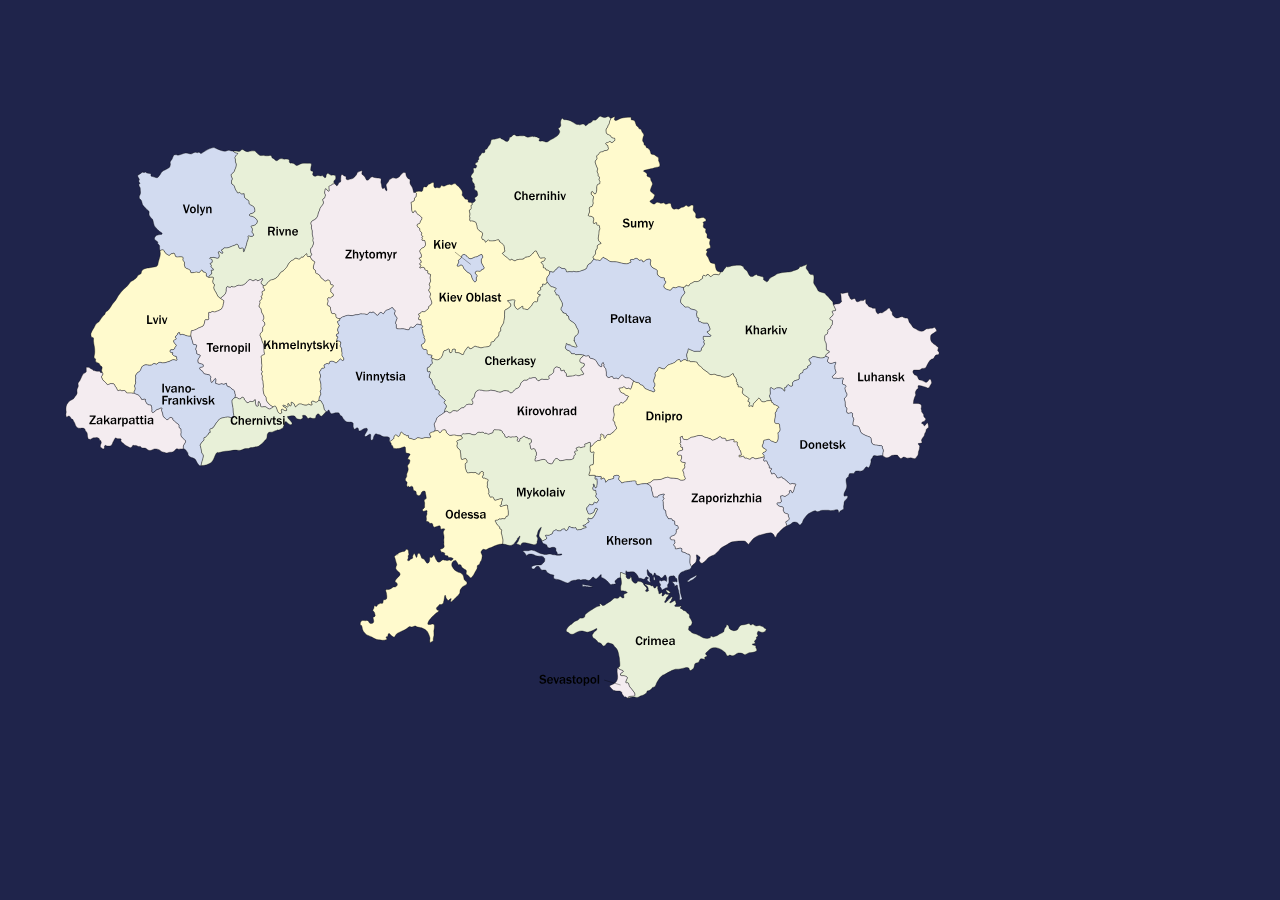
==== commit f6d63ad5: "change styles" ====
--- a/map.html
+++ b/map.html
@@ -13,14 +13,13 @@
     
 <?xml version="1.0" encoding="UTF-8"?>
 <!DOCTYPE svg PUBLIC "-//W3C//DTD SVG 1.1//EN" "http://www.w3.org/Graphics/SVG/1.1/DTD/svg11.dtd">
-<!-- Creator: CorelDRAW -->
 <svg xmlns="http://www.w3.org/2000/svg" xml:space="preserve" width="1000" height="800" version="1.1" style="shape-rendering:geometricPrecision; text-rendering:geometricPrecision; image-rendering:optimizeQuality; fill-rule:evenodd; clip-rule:evenodd"
 viewBox="0 0 29700 21000"
  xmlns:xlink="http://www.w3.org/1999/xlink">
  <defs>
     <linearGradient id="header-shape-gradient" x2="0.35" y2="1">
         <stop offset="0%" stop-color="var(--color-stop)" />
-        <stop offset="30%" stop-color="var(--color-stop)" />
+        <stop offset="40%" stop-color="var(--color-stop)" />
         <stop offset="100%" stop-color="var(--color-bot)" />
       </linearGradient>
       <filter id="dropShadow">
@@ -31,41 +30,9 @@
             <feMergeNode in="SourceGraphic" />
         </feMerge>
     </filter>
-  <!-- <style type="text/css">
-   <![CDATA[
-    .str1 {stroke:black;stroke-width:10;stroke-miterlimit:3.864;stroke-opacity:0.501961}
-    .str6 {stroke:black;stroke-width:50;stroke-miterlimit:22.9256}
-    .str3 {stroke:#434242;stroke-width:10;stroke-miterlimit:22.9256}
-    .str0 {stroke:black;stroke-width:10;stroke-miterlimit:22.9256}
-    .str5 {stroke:black;stroke-width:10;stroke-miterlimit:3.864}
-    .str4 {stroke:#2B2A29;stroke-width:7.62;stroke-miterlimit:22.9256}
-    .str2 {stroke:black;stroke-width:7.62;stroke-miterlimit:22.9256}
-    .fil7 {fill:none}
-    .fil4 {fill:#FEFEFE}
-    .fil10 {fill:#D9DADA}
-    .fil1 {fill:#F4ECF0}
-    .fil0 {fill:#E8F0D8}
-    .fil3 {fill:#D2DBF0}
-    .fil2 {fill:lemonchiffon}
-    .fil13 {fill:#FEFEFE;fill-rule:nonzero}
-    .fil12 {fill:#D9DADA;fill-rule:nonzero}
-    .fil9 {fill:#434242;fill-rule:nonzero}
-    .fil11 {fill:black;fill-rule:nonzero}
-    .fil6 {fill:#000066;fill-rule:nonzero}
-    .fil8 {fill:#FEFEFE;fill-rule:nonzero;fill-opacity:0.501961}
-    .fil5 {fill:#FEFEFE;fill-opacity:0.701961}
-   ]]>
-  </style> -->
  </defs>
  <g id="Plan_x0020_1">
   <metadata id="CorelCorpID_0Corel-Layer"/>
-
-
-
-
-
-
-
 
 <g id="chernihiv" class="region">
     <path class="fil0 str0"  d="M16092.33 6454.68c92.87,-0.34 54.49,8.88 90.95,13.37 21.73,2.68 63.11,-41.02 69.45,-64.5 4.6,-17.05 57.88,-20.03 74.42,-73.04 3.64,-11.67 52.12,-25.59 74.41,-6.61 31.11,26.48 49.57,31.94 89.72,34.72 88.41,6.12 67.12,14.56 90.95,87.79 12.38,38.01 76.18,-6.34 115.9,4.54 5.11,1.4 57.73,6.08 63.5,5.52 22.6,-2.18 28.35,-29.54 78.15,-2.88 19.86,10.63 74.48,-3 92.6,-2.22 86.61,-9.19 68.12,-24.24 120.15,-35.15 42.18,-8.85 86.8,-28.07 120.72,-54.29 48.17,-37.23 5.32,-112.43 118.54,-155.72 44.2,-16.91 69.74,-99.63 113.25,-130.36l0 0 -26.98 -43.67c0.63,-13.48 -2.54,-25.66 12.43,-38.18 24.51,-20.49 68.36,-64.79 59.91,-101.58 -5.79,-25.19 2.84,-67.45 19.04,-88.73 59.44,-78.09 21.95,-39.47 35.81,-123.88 3.5,-21.32 75.63,-52.33 92.89,-57.32 52.69,-15.22 -10.31,-45.31 -26.74,-58.16 -56.67,-44.31 -38.3,-135.34 -27.97,-195.27 7.35,-12.79 9.92,-41.01 9.92,-56.22 0,-14.11 3.52,-51.52 3.31,-56.65 -1.85,-44.68 36.28,-68.5 25.37,-88.87 -30.57,-57.1 6.86,-77.72 -35.15,-96.2 -35.58,-15.64 -62.13,16.79 -57.88,-44.5 3.13,-45.12 -31,-39.35 -60.52,-15.97 -51.08,40.44 -47.39,-43.39 -39.41,-67.8 15.04,-46.02 12.25,-22.74 7.04,-64.92 -6.26,-50.68 -35.01,-51.75 -74.41,-70.54 -30.45,-14.53 -115.17,9.62 -76.35,-63.41 32.25,-60.66 28.97,-67.19 23.57,-138.9 -1.85,-26.41 -13.2,-69.36 30.85,-76.49 81.25,-13.16 47.25,-38.81 78.86,-85 5.5,-8.05 1.42,-56.7 0.66,-58.45 -9.99,-22.96 -0.57,-45.33 -1.23,-59.53 -2.23,-47.68 43.58,-108 -26.74,-141.79 -34.31,-16.48 -32.87,-78.7 -17.48,-101.29 38.53,-56.56 62.03,110.36 128.14,44.21 12.1,-12.1 31.19,-122.2 26.45,-135.02 -7.67,-20.75 4.84,-118.79 26.89,-129.7 55,-27.2 58.99,13.59 71.1,-85.42 -1.82,-4.84 -7.75,-12.89 -11.43,-16.4 -55.78,-53.08 29.56,-92.94 -24.81,-135.31 -50.51,-39.37 9.14,-56.88 -41.34,-116.18 -16.53,-19.43 -7.12,-65.62 1.94,-87.64 16.89,-41.02 -21.74,-62.92 -30.19,-99.22 -16.48,-70.79 -73.42,-126.64 -8.27,-191.82 4.06,-4.07 20.39,-26.23 22.87,-26.75 7.57,-33.03 -20.59,-82.72 -3.17,-100.73 4.9,-5.07 18.53,-4.38 43,-28.11 13.49,-13.09 39.18,-56.65 46.44,-67.66l3.31 -1.51c18.86,-18.61 62.74,-2.4 79.38,-16.68 65.65,-56.33 93.83,-15.19 147.6,-54.57 42.5,-31.13 14.44,-58.83 12.66,-81.03 -5.82,-72.57 -15.14,-36.87 -61.85,-84.33 -49.48,-50.28 75.63,-42.03 89.02,-72.76 11.74,-26.97 44.98,0.33 57.45,13.37 30.53,31.93 74.25,-23.25 105.69,-44.79 17.1,-11.72 24.15,-83.7 -10.06,-82.68 -22.12,0.66 -81.8,-10.04 -87.51,-32.94 -7.01,-28.1 -13.36,-26.04 -29.76,-43.13 -30.15,-31.41 -112.25,-24.02 -117.55,-88.87 -3.27,-40.02 -17.22,-99.84 16.68,-131.07 52.55,-48.4 11.92,-50.43 44.21,-84.76 32.59,-34.64 26.52,-57.6 38.47,-108.71l39.68 -97.65 0 0c-12.96,2.26 -24.15,-1.44 -31.63,-16.4 -15.52,-31 -45.94,-42.97 -79.52,-31.56 -62.38,21.19 -33.73,23.29 -100.07,23.29 -9.77,0 -90.54,-28.38 -96.57,-33.5 -25.51,-21.62 -64.32,31 -78.29,50.46 -14.36,19.99 -70.57,77.33 -97.42,65.3 -56.91,-25.52 -77.45,56.92 -114.96,70.31 -60.7,21.66 -56.05,20.42 -107.58,61.97 -109.46,88.28 -31.16,-57.36 -168.67,-9.06 -96.2,33.78 -58.37,-0.16 -101.16,1.23 -61.65,2 -46.91,6.05 -112.87,-38.04 -20.28,-10.92 -83.75,-47.51 -101.87,-59.96 -26.27,-18.04 -126.34,-47.87 -159.13,-42.14 -87.88,15.37 -67.38,-46 -87.36,-40.82 -32.63,8.45 -46.12,47.95 -53.9,75.55 -20.16,71.45 5.1,100.53 -0.81,135.31 -14.1,82.97 -96.73,63.57 -66.57,110.66 43.08,67.27 50.29,85.3 4.96,155.01 -24.03,36.95 -90.9,80.02 -129.27,103.38 -30.97,18.85 -133.62,68.99 -152.7,86.41 -83.52,76.24 -121.87,18.53 -200.8,7.85 -20.81,-2.82 -126.41,25.63 -96.15,-27.83 40.52,-71.6 -19.24,-57.84 -36.24,-71.82 -31.47,-25.88 -44.07,-20.83 -80.37,-28.53 -50.63,-10.75 -15.41,15.03 -88.3,-12.81l0 0c-57.83,12.68 -140.62,53 -193.62,5.39 -51.26,-46.06 -79.62,-5.71 -149.21,-19.85 -62.05,-12.6 -112.34,33.07 -159.03,-18.18 -24.23,-26.6 -69.31,-15.2 -83.54,9.49 -31.38,54.47 -81.12,45.55 -85.7,56.23 -21.8,50.8 -2.49,48.14 -38.46,100.44 -51.41,74.76 -149.57,-55.37 -195.56,-54.14 -49.93,1.33 -12.85,-52.72 -81.59,-26.46 -50.62,19.33 -67.86,16.48 -114.11,29.91 -27.61,8.02 -101.34,10.14 -114.62,18.48 -7.45,4.67 -23.28,84.87 -25.89,98.35 -12.13,62.66 -60.26,83.67 -75.93,116.05 -28.95,59.8 -18.55,53.29 -93.14,86.22 5.03,9.38 14.59,84.44 -27.02,87.78 -9.08,0.73 -21.82,8.9 -34.73,3.59 -24.21,-9.97 -46.58,30.48 -52.49,47.53 -17.37,50.13 -43.63,14.54 -66.15,88.07 -8.44,27.56 20.08,46.61 -12.43,74.28 -55.45,47.21 27.32,50.55 -53.57,80.17 -23.8,8.71 -63.2,63.09 -39.17,61.75 38.77,-2.17 58.99,37.22 33.07,75.93 -33.71,50.32 -24.92,16.43 -71.25,23.15 -27.67,4.02 -17.01,50.65 -9.64,65.44 0.69,1.38 2.07,2.61 2.08,4.16 1.11,92.07 -22.45,67.85 -64.07,137.25 -19.85,33.09 -28.94,56.98 6.06,83.1 48.82,36.43 -19.07,49.43 30.99,132.01 25.93,42.79 53,15.62 48.52,102.53 -1.07,20.89 32.24,14.27 10.91,52.35 -26.81,47.84 -1.22,68.31 38.7,86.85 40.92,19.01 40.68,63.02 46.3,102.09 6.94,48.21 -3.74,37.72 -17.62,71.11 -5.48,13.17 -102.94,31.36 -58.44,89.72 34.05,44.64 -21.72,75.4 -55.66,100.59 -10.85,8.06 -28.29,7.39 -34.46,14.37l0 0 4.32 49.01c-46.17,26.39 -40.66,15.39 -34.87,49.74 5.5,32.65 9.36,95.37 -34.59,98.94 -36.84,2.99 0,85.91 0,115.9 0,27.36 1.34,48.08 -9.5,74.41 -4.49,10.92 20.42,40.9 6.62,74.42 -6.83,16.61 -4.86,78.55 26.17,72.9 45.66,-8.31 84.54,0.01 125.97,22.58 26.55,14.47 38.04,10.07 42.43,56.65 0.17,1.86 13.93,43.74 15.02,46.3 8.3,83.84 15.59,106.96 74.41,158.89 52.34,46.22 128.86,40.21 84.76,147.75 -22.04,53.76 -21.17,40.72 -3.3,96.85 12.63,39.72 68.23,12.15 79.37,46.31 13.51,41.41 20.61,79.24 54.15,31.84 58.9,-83.22 71.32,-25.74 87.5,-21.92 47.2,11.16 154.5,4.21 197.73,-14.88 8.74,-3.86 89.19,-27.5 88.5,-3.74 -2.12,73.29 34.43,28.43 82.54,99.51 20.89,30.87 55.26,24.69 65.71,91.66 1.64,10.49 4.43,29.94 8.84,39.12 1.56,38.31 2.38,56.32 12.95,89.01 10.29,31.85 -61.24,24.12 -72.76,74.41 -13.75,2.87 60.89,61.45 69.74,71.53 21.49,24.51 51.88,29.36 66.14,50.7 3.69,5.52 76.35,70.5 81.46,73.19 47.31,24.93 25.68,-42.84 59.53,-20.27 8.19,5.46 73.25,40.04 79.61,41.34 40.98,8.37 51.94,-30.46 104.6,-34.16 29.85,-2.09 29.61,-10.23 72.82,-8.27 30.32,1.38 117.08,-2.26 124.54,-41.62 5.56,-29.37 102.37,-20 144.29,-42.86 37.1,-20.23 60.64,-50.29 92.84,-77.72 28.85,-24.56 44,-88.53 105.45,-87.78 12.66,0.15 15.96,36.55 31.28,59.1 27.99,41.18 57.23,129.23 95.77,159.32 0.63,-0.08 142.22,-22.14 142.22,-1.65 0,18.79 -14.43,74.21 -39.55,81.45 -11.59,3.35 -119.5,35.25 -76.21,59.54 4.37,2.44 47.75,39.57 51.7,45.87 16.39,26.15 -10.29,121.8 35.66,105.41 57.13,-20.39 40.78,76.29 71.39,63.68 28.45,-11.71 79.98,24.29 95.92,47.54l0 0z"/>
@@ -81,7 +48,6 @@
     
 
 </g>
-
 <g  id="sumy" class="region">
     <path class="fil2 str0" d="M20056.98 6920.18c90.12,-35.31 42.52,-19.16 78.81,-61.75 20.02,-23.48 54.17,46.51 94.41,6.9 12.18,-11.99 -0.14,-54.68 84.76,-76.87 35.45,-9.27 55.48,-57.6 109.7,-42.33 26.23,7.38 101.39,-6.66 123.88,-30.57 29.2,-31.04 7.05,-26.04 58.69,-47.95 56.91,-24.17 -11.87,-63.58 50.03,-109.57 26.82,-19.92 65.6,79.08 104.61,-22.07l2.88 -4.39c78.78,19.64 43.24,13.59 81.03,52.91 41.87,43.58 67.78,-44.98 138.63,-51.12 22.68,-1.96 58.66,-4.25 79.65,4.4 57.89,23.84 47.94,-5.27 72.76,-9.5 9.38,-22.88 23.42,-50.58 23.42,-70.29l0 0c-59.15,-15.85 -65.3,-0.8 -116.04,-51.83 -10.31,-9.47 -36.81,-105.96 -36.38,-126.77 1.3,-62.05 -27.51,-69.83 -88.35,-76.63 -98.76,-11.03 -88.87,-139.86 -141.51,-194.99 -99.36,-104.06 33.27,-134.3 -23.29,-172.69 -40.12,-27.23 0.21,-42.36 27.17,-62.7 38.41,-28.97 73.22,-5.5 77.15,-27.4 17.31,-96.43 -46.62,-69.53 -13.23,-203.68 48.63,-99.48 -99.89,-38.59 -85.56,-138.25 15.43,-107.36 -22.67,-73.26 -37.24,-114.9 -25.81,-73.77 41.18,-108.65 -34.29,-129.41 -76.06,-20.91 -17.19,-123.98 -27.55,-135.46 -51,-56.49 22.6,-50.72 51.93,-72.33 60.06,-44.27 -20.83,-77.48 -40.5,-102.53 -17.98,-22.91 -116.17,7.41 -129.4,9.92l-20.08 3.45c-88.69,15.25 -113.05,-6.62 -94.46,-91.09 13.74,-62.38 -67.14,-108.96 -77.29,-143.87 -11.87,-40.84 45.26,-173.7 -45.59,-154.36 -28.49,6.07 -96.91,78.56 -129.7,27.6 -42.66,-66.32 -80.07,47.97 -141.41,35.39 -51.83,-10.64 -100.46,78.09 -150.43,56.78 -67.26,-28.67 -76.1,18.33 -122,-0.57 -43.92,-18.08 -67.32,-102.27 -70.82,-144.52 -3.14,-37.87 -76.23,-24.45 -98.56,-14.88 -102.63,44 -85.69,-33.68 -118.21,-24.95 -38.06,10.23 -91.99,25.53 -124.97,-3.44 -8.32,-7.31 -69.37,-17.79 -73.89,-16.4 -81.93,25.09 -49.18,124.43 -214.33,-17.91 11.96,-21.49 27.09,-44.93 63.27,-57.91 58.62,-21.04 50.63,-51.14 71.1,-99.22 8.87,-20.83 13.18,-30.72 19.21,-37.64 -28.92,-24.52 -121.6,-85.48 -134.45,-119.09 -15.7,-41.1 44.86,-146.01 59.11,-196.65 16.37,-58.15 -62.11,-105.73 -50.27,-156.81 14.15,-61.08 -101.66,-61 -112.59,-98.79 -13.87,-47.92 42.29,-34.92 -49.37,-105.17 -6.6,-5.06 -51.6,-28.16 -52.21,-29.06 -27.01,-39.39 297.58,-78.17 324.4,-102.67 14.41,-13.17 79.61,-18.01 100.87,-20.27 110.6,-11.74 40.69,-140.65 19.98,-196.36 5.88,-59.16 11.87,-88.31 -48.8,-117.41 -47.12,-22.59 -58.39,-62.29 -117.55,-61.18 -69.79,1.31 -57.5,-39.03 -78.53,-93.55 -17.71,-45.92 -7.04,-29.16 -40.91,-66.43 -50.33,-55.36 -73.37,-17.13 -83.54,-67.13 -18.17,-89.43 -56.15,-20.69 -59.1,-80.18 -3.41,-68.75 -27.22,-53.51 -41.77,-93.98 -7.2,-20.04 12.26,-127.22 27.02,-146.94 35,-46.72 -33.07,-84.08 -45.87,-124.16 -33.56,-105.06 -69.25,-74.27 -89.72,-96.58 -23.55,-25.65 12.24,-6.81 -43,-61.18 -15.35,-8.11 -21.11,-12.58 -31.56,-26.32 -4.24,-5.57 -35.09,-88.52 -37.61,-102.39 -5.39,-29.62 -44.1,-63.51 -69.6,-63.11 -112.18,1.75 -7.01,-87.65 -77.01,-87.65 -94.79,0 -180.94,7.81 -272.33,30.2 -37.15,9.09 -131.62,73.99 -158.47,70.39 -81.56,-10.95 -24.22,-91.8 -28.54,-102.24 -15.93,-38.51 -74.04,27.48 -114.69,34.59l0 0 -39.68 97.65c-11.95,51.11 -5.88,74.07 -38.47,108.71 -32.29,34.33 8.34,36.36 -44.21,84.76 -33.9,31.23 -19.95,91.05 -16.68,131.07 5.3,64.85 87.4,57.46 117.55,88.87 16.4,17.09 22.75,15.03 29.76,43.13 5.71,22.9 65.39,33.6 87.51,32.94 34.21,-1.02 27.16,70.96 10.06,82.68 -31.44,21.54 -75.16,76.72 -105.69,44.79 -12.47,-13.04 -45.71,-40.34 -57.45,-13.37 -13.39,30.73 -138.5,22.48 -89.02,72.76 46.71,47.46 56.03,11.76 61.85,84.33 1.78,22.2 29.84,49.9 -12.66,81.03 -53.77,39.38 -81.95,-1.76 -147.6,54.57 -16.64,14.28 -60.52,-1.93 -79.38,16.68l-3.31 1.51c-7.26,11.01 -32.95,54.57 -46.44,67.66 -24.47,23.73 -38.1,23.04 -43,28.11 -17.42,18.01 10.74,67.7 3.17,100.73 -2.48,0.52 -18.81,22.68 -22.87,26.75 -65.15,65.18 -8.21,121.03 8.27,191.82 8.45,36.3 47.08,58.2 30.19,99.22 -9.06,22.02 -18.47,68.21 -1.94,87.64 50.48,59.3 -9.17,76.81 41.34,116.18 54.37,42.37 -30.97,82.23 24.81,135.31 3.68,3.51 9.61,11.56 11.43,16.4 -12.11,99.01 -16.1,58.22 -71.1,85.42 -22.05,10.91 -34.56,108.95 -26.89,129.7 4.74,12.82 -14.35,122.92 -26.45,135.02 -66.11,66.15 -89.61,-100.77 -128.14,-44.21 -15.39,22.59 -16.83,84.81 17.48,101.29 70.32,33.79 24.51,94.11 26.74,141.79 0.66,14.2 -8.76,36.57 1.23,59.53 0.76,1.75 4.84,50.4 -0.66,58.45 -31.61,46.19 2.39,71.84 -78.86,85 -44.05,7.13 -32.7,50.08 -30.85,76.49 5.4,71.71 8.68,78.24 -23.57,138.9 -38.82,73.03 45.9,48.88 76.35,63.41 39.4,18.79 68.15,19.86 74.41,70.54 5.21,42.18 8,18.9 -7.04,64.92 -7.98,24.41 -11.67,108.24 39.41,67.8 29.52,-23.38 63.65,-29.15 60.52,15.97 -4.25,61.29 22.3,28.86 57.88,44.5 42.01,18.48 4.58,39.1 35.15,96.2 10.91,20.37 -27.22,44.19 -25.37,88.87 0.21,5.13 -3.31,42.54 -3.31,56.65 0,15.21 -2.57,43.43 -9.92,56.22 -10.33,59.93 -28.7,150.96 27.97,195.27 16.43,12.85 79.43,42.94 26.74,58.16 -17.26,4.99 -89.39,36 -92.89,57.32 -13.86,84.41 23.63,45.79 -35.81,123.88 -16.2,21.28 -24.83,63.54 -19.04,88.73 8.45,36.79 -35.4,81.09 -59.91,101.58 -14.97,12.52 -11.8,24.7 -12.43,38.18l26.98 43.67 0 0c39.81,20.46 47.29,34.88 80.65,32.25 37.3,-2.94 38.12,-4.25 75.93,11.3 43.1,17.72 80.6,-67.5 85.85,-71.11 74.59,-51.44 40.6,7.94 89.44,11.86 28.36,2.27 98.34,66.92 134.37,83.24 49.33,22.35 102.96,10.98 159.98,14.6 86.25,5.47 109.2,21.51 186.72,39.13 42.55,9.67 173.82,39.42 207.28,9.26 26.03,-23.47 101.84,-25.44 77.29,-58.45 -45.47,-61.12 0.17,-57.28 52.92,-59.53 18.04,-0.77 10.02,16.8 53.34,-16.54 32.69,-25.16 72.4,-20.59 100.88,7.85 82.75,82.65 50.28,-4.81 125.38,36.23 19.26,10.53 -2.82,84.49 75.51,20.56 23.05,-18.81 42.2,-45.06 74.84,-48.1 48.75,-11.73 109.23,-23.88 104.32,42.85 -2,27.21 -13.37,35.27 -13.37,84.62 0,32.26 27.04,79.08 49.61,100.73 29.57,28.38 76.52,48.63 114.1,65.58 40.16,18.12 49.42,42.54 40.11,84.05 -6.02,26.85 4.45,75.2 26.04,96.77 67.68,45.56 77.25,74.67 160.4,71.1 62.35,-2.68 -6.95,51.83 46.16,90.52 75.63,55.11 -72.66,107 -27.97,190.18 20.78,38.68 68.79,61.52 109.14,72.61 99.87,27.46 72.55,28.48 134.61,-46.96 16.7,-20.31 47.37,-30.43 72.52,-13.65 39.7,26.47 81.53,-47.49 153.23,-24.38 30.76,9.91 70.16,17.76 102.66,17.76l0 0z"/>
     <path class="fil6" d="M18254.74 5073.76l45.27 -9.63c5.43,25.61 26.26,38.41 62.54,38.41 16.49,0 29.23,-3.23 38.16,-9.83 8.92,-6.53 13.32,-14.68 13.32,-24.44 0,-7.05 -2.01,-13.58 -6.02,-19.6 -4.07,-6.01 -12.74,-10.73 -25.99,-14.1l-49.42 -12.93c-16.94,-4.4 -29.42,-9.44 -37.51,-15.01 -8.08,-5.62 -14.61,-13.58 -19.46,-23.8 -4.85,-10.21 -7.31,-21.14 -7.31,-32.79 0,-23.08 8.6,-41.64 25.8,-55.61 17.21,-13.97 39.13,-20.96 65.91,-20.96 22.24,0 42.1,4.92 59.63,14.62 17.46,9.7 28.65,23.47 33.43,41.32l-44.36 11c-6.8,-19.6 -22.7,-29.36 -47.73,-29.36 -14.56,0 -25.61,2.97 -33.25,9.05 -7.63,6.08 -11.44,13.78 -11.44,23.15 0,14.75 11.96,25.1 35.96,31.05l43.97 10.99c26.65,6.66 44.5,16.56 53.62,29.62 9.12,13.13 13.64,27.55 13.64,43.33 0,25.36 -9.57,45.4 -28.71,59.96 -19.14,14.61 -43.91,21.86 -74.38,21.92 -25.61,-0.06 -48.05,-5.43 -67.32,-16.17 -19.27,-10.73 -32.08,-27.42 -38.35,-50.19z"/>
@@ -89,13 +55,6 @@
     <path id="2" class="fil6" d="M18996.09 5136.11l-45.27 0 0 -119.19c0,-24.77 -11,-37.13 -32.98,-37.13 -12.74,0 -22.96,4.66 -30.59,14.04 -7.64,9.31 -11.45,23.28 -11.45,41.84l0 100.44 -45.86 0 0 -119.19c0,-25.1 -10.28,-37.71 -30.91,-37.71 -12.48,0 -22.96,5.05 -31.49,15.2 -8.54,10.09 -12.81,23.87 -12.81,41.26l0 100.44 -44.56 0 0 -191.37 41.91 0 0 40.75c13.64,-29.82 34.92,-44.76 63.83,-44.76 28.2,0 46.5,14.94 54.97,44.76 15.4,-29.82 36.67,-44.76 63.84,-44.76 18.43,0 33.3,5.76 44.56,17.27 11.18,11.51 16.81,25.8 16.81,42.81l0 135.3z"/>
     <path id="3" class="fil6" d="M19184.62 4944.74l-74.44 217.89c-4.53,13.38 -10.74,23.8 -18.69,31.17 -7.89,7.37 -19.02,11.06 -33.44,11.12 -5.69,-0.06 -13.9,-0.45 -24.77,-1.36l0 -34.27 20.63 0.39c9.06,0 15.78,-1.49 20.18,-4.47 4.33,-2.97 7.83,-8.28 10.35,-15.84 2.52,-7.57 3.75,-12.03 3.75,-13.26 0,-0.78 -1.29,-4.66 -3.95,-11.77l-65.77 -179.6 45.27 0 46.44 126.18 39.97 -126.18 34.47 0z"/>
 </g>
-
-
-
-
-
-
-
 <g id="kharkiv" class="region">
     <path class="fil0 str0"  d="M20056.98 6920.18c90.12,-35.31 42.52,-19.16 78.81,-61.75 20.02,-23.48 54.17,46.51 94.41,6.9 12.18,-11.99 -0.14,-54.68 84.76,-76.87 35.45,-9.27 55.48,-57.6 109.7,-42.33 26.23,7.38 101.39,-6.66 123.88,-30.57 29.2,-31.04 7.05,-26.04 58.69,-47.95 56.91,-24.17 -11.87,-63.58 50.03,-109.57 26.82,-19.92 65.6,79.08 104.61,-22.07l2.88 -4.39c78.78,19.64 43.24,13.59 81.03,52.91 41.87,43.58 67.78,-44.98 138.63,-51.12 22.68,-1.96 58.66,-4.25 79.65,4.4 57.89,23.84 47.94,-5.27 72.76,-9.5 9.38,-22.88 23.42,-50.58 23.42,-70.29l0 0c32.39,8.67 70.42,1.5 84.49,-31.42 28.53,-66.81 41.18,-56.6 78.8,-109.14 30.55,-42.68 15.69,9.26 79.66,-10.06 52.1,-15.75 107.62,-38.02 160.68,-39.98 31.99,-1.18 46.11,-11.11 89.87,-10.06 86.34,2.06 107.58,-12.92 181.48,42.19 18.21,13.58 9.59,69.44 77.86,101.01 45.17,20.9 58.64,72.65 80.04,116.94 35.4,73.29 88.65,104.78 162.48,54.05 13.77,-9.46 71.35,-45.82 83.53,-30.99 30.75,37.43 47.85,19.34 89.11,39.26 35.2,16.99 123.34,9.92 112.07,70.54 -13,69.98 23.87,41.85 57.88,81.45 40.72,47.41 85.56,-2.9 100.97,-46.82 18.64,-53.12 146.68,-105.08 195.41,-136.17 19.61,-12.51 53.91,-41.14 75.27,-41.76 62.47,-20.36 83.16,-19.07 141.36,-31 41.73,-8.55 94.22,-4.61 142.64,-12.57 99.48,-16.35 72.92,5.63 173.21,-40.34 77.26,-35.41 152.63,-25.61 186.2,-114.11 10.88,-28.67 22.01,2.11 43.43,-5.38 26.26,-9.18 164.63,-64.15 174.71,-62.84 22.37,2.91 -79.42,98.36 16.11,167.02 39.73,28.55 27.27,133.63 132.2,130.64 65.46,-1.87 56.75,63.56 56.75,113.67 0,42.77 -13.01,102.89 -7.19,136.45 4.45,25.65 55.77,90.07 71.25,120.15 3.99,7.75 11.57,17.79 16.97,24.95 5.75,9.78 40.2,81.86 50.83,92.18 34.95,33.92 140.48,43.26 190.6,66.57 30.37,14.12 10.04,30.89 57.45,62.7 59.95,40.21 100.94,123.29 137.11,148.83 9.25,6.52 46.05,42.66 47.01,56.93 1.77,26.25 -0.39,55.24 12.87,65.95l0 0 51.1 107.3c5.8,16.08 31.21,57.4 13.37,71.54 -21.98,17.42 -148.12,-3.25 -84.33,69.02 12.44,14.1 25.24,43.1 10.35,61.61 -15.72,19.54 -38.43,56.68 -61.76,66.81 -33.88,14.73 -56.66,79.75 29.77,86.7 27.56,2.22 13.23,72.54 13.23,97.56 0,82.86 -37.28,29.79 -47.82,115.62 -7.91,64.43 -118.07,53.56 -82.25,117.41 10.78,19.22 -15.45,19.85 -15.45,51.83 0,80.08 -84.34,-4.3 -84.34,146.61 7.18,69.33 1.72,81.02 35.96,133.8 21.75,33.53 15.72,162.64 13.65,206.99 -1.97,42.14 89.96,12.49 92.6,74.27 1.21,28.34 -61.56,25.12 -89.72,71.11 -1.91,3.11 -14.32,24.64 -14.46,24.8l-5.79 35.53 0 0c-19.7,11.59 -25.37,24.44 -44.23,32.22 -98.79,40.73 -137.38,8.72 -228.63,-6.33 -25.85,-4.26 -112.8,-33.79 -129.41,-8.5 -34.45,52.47 -69.2,30.49 -88.45,61.98 -37.63,61.57 134.29,116.11 -2.59,191.4 -74.04,40.73 -37.52,15.49 -37.52,57.08 0,32.52 -77.99,60.01 -105.83,65.72 -65.25,13.37 -6.56,96.79 -78.15,104.32 -39.51,4.16 -27.14,19.45 -55.37,38.69 -47.67,32.48 24.55,138.51 -49.9,159.32 -39.63,11.07 -62.65,14.98 -105.97,31.7 -33.13,11.85 -25.56,21.79 -36.38,29.91 -62.97,47.25 29.79,132.15 -77.16,132.15 -12.49,0 -56.51,-32.21 -59.52,-36.8 -14.78,-22.51 -52.51,6.99 -53.63,31.41 -2.83,61.95 -72.26,18.72 -67.8,55 4.74,38.6 10.27,39 6.61,84.34 -2.72,33.59 -44.4,-19.12 -45.74,-21.5 -29.08,-51.81 -24.99,-34.33 -64.91,-55.65 -27.12,-14.49 -144.56,-16.84 -168.67,9.35 -61.16,66.42 -87.12,-30.26 -143.87,-23.29 -21.17,2.6 -8.6,133.97 -6.48,156.01 6.71,69.72 -48.21,63.66 -16.67,116.98 20.64,34.89 28.57,72.49 44.65,109.14l0 0c-19.93,0 -72.06,5 -87.65,3.45 -32.9,-3.28 -64.5,9.19 -93.17,26.31 -35.53,21.22 -115.94,9.83 -131.3,-32.5 -20.01,-55.12 -17.93,-26.05 -46.87,-60.1 -15.73,-18.51 -40.64,10.56 -49.61,25.37 -44.5,73.43 -130.65,97.32 -133.94,180.53 -3.5,88.29 -22.13,-7.56 -79.1,19.43 -89.24,42.27 -38.78,-43.22 -23.71,-79.81 10.43,-25.33 -18.66,-48.5 -34.31,-49.75 -62.72,-5.03 48.07,-84.55 -1.65,-113.54 -48.35,-28.18 -29.54,-32.63 -100.87,-63.26 -6.31,-4.9 -7.34,-7.94 -13.23,-12.14 -129.51,-92.13 -29.88,-121.5 -58.3,-201.18 -10.4,-29.15 -65.25,-55.7 -100.45,-45.88 -31.62,8.83 -42.88,-21.09 -35.96,-41.9 18.69,-56.19 -29.27,-9.44 -31.98,-48.39 -3.68,-52.73 21.97,-42.18 -19.85,-73.41 -10.2,-7.62 2.9,-38.33 3.87,-39.7 7.33,-10.29 -38.22,-85.06 -45.07,-91.37 -28.94,-26.66 -42.72,-54.92 -46.44,-94.26 -3.01,-31.82 -97.18,50.66 -105.7,59.53 -11.38,11.87 -98.91,28.82 -102.52,29.77l-3.73 1.79c-91.78,33.86 -160.29,-33.7 -176.52,-35 -39.57,-3.17 -107.41,-10.27 -138.48,-35.16 -19.82,-15.86 -76.68,-7.25 -98.42,-1.51 -33.71,8.9 -82.59,-6.72 -103.61,-34.73 -35.94,-47.89 -175.12,-116.81 -196.5,-155.01 -40.45,-72.26 -88.78,-57.21 -101.02,-84.34 -9.15,-20.27 -34.51,-49.36 -34.58,-49.61 -14.84,-48.93 -15.74,-38.78 -60.39,-50.03 -37.78,-9.52 -83.06,-11.19 -122.08,-7.99 -76.05,6.23 -37.37,-26.82 -64.35,-27.97 -19.47,-0.83 11.91,13.15 -69.46,0l0 0c-0.05,-0.53 3.56,-36.28 3.73,-36.81 11.98,-37.04 -8.87,-67.2 -12.13,-93.83 -13.55,-110.5 29.83,-83.6 38.03,-183.98 6.91,-84.63 32.35,-25.28 67.94,-16.11 23.29,6 131.95,59.81 142.64,51.69 10.07,-7.65 122.1,-6.26 132.29,-3.31 49.56,14.38 54.38,-55.8 60.76,-89.72 15.06,-19.6 98.29,-113.85 82.25,-140.42 -39.88,-66.08 -0.62,-77.05 -1.22,-91.09 -1.25,-29.23 -35.56,-3.08 -34.59,-71.81 1.12,-79.12 21.43,-44.59 92.75,-48.77 22.23,-1.3 112.62,5.9 125.4,-4.96 28.22,-23.98 9.54,-28.52 -7.28,-36.38 -10.86,-5.07 -99.28,-83.67 -98.56,-89.43 3.51,-27.98 69.27,-16.42 87.08,-60.76 19.98,-49.75 -39.9,-125.59 -40.92,-151.48 -2.05,-51.52 -49.3,-51.24 -86.94,-48.9 -130.04,8.08 -118.14,-44.77 -174.62,-43.14 -49.04,1.41 -36.44,-66.33 -25.61,-95.91 10.34,-28.22 -34.9,-11.28 -47.29,-27.69 -6.04,-8 -20.54,-102.82 -20.93,-104.6 5.79,-15.64 7.9,-37.24 12,-50.98 15.18,-50.89 -43.63,-63.48 -78.15,-76.92 -31.75,-12.36 -117.16,-16.82 -127.9,-40.77 -12.28,-27.4 -58.01,-44.49 -87.07,-37.61 -89.63,21.24 -73.43,-39.63 -127.33,-71.11 -17.52,-10.22 -25.42,-25.29 -33.08,-29.76 -58.1,-33.97 -24.96,-173.19 9.35,-215.82 15.09,-18.75 86.95,-95.78 83.4,-116.99 -9.62,-57.46 -24.91,-42.25 -28.25,-57.88 -7.48,-34.95 -5.29,-50.54 -13.66,-92.19l0 0z"/>
     <path class="fil6" d="M22115.68 8311.75l-52.12 0 -54.52 -131.67 -50.06 66.29 0 65.38 -46.56 0 0 -258.63 46.56 0 0 135.88c5.95,-9.25 10.22,-15.65 12.87,-19.14l85.89 -116.74 47.14 0 -61.37 85.05 72.17 173.58z"/>
@@ -118,7 +77,6 @@
     <path id="6" class="fil6" d="M26631.41 9705.79l-45.46 0 -48.89 -98.17 -42.43 47.6 0 50.57 -41.33 0 0 -258.63 41.33 0 0 160.46c3.69,-4.79 6.6,-8.35 8.73,-10.8l75.8 -82.4 46.43 0 -57.62 63.32 63.44 128.05z"/>
 
 </g>
-
 <g id="donetsk" class="region">
     <path class="fil3 str0"  d="M22671.84 10279.98c-16.08,-36.65 -24.01,-74.25 -44.65,-109.14 -31.54,-53.32 23.38,-47.26 16.67,-116.98 -2.12,-22.04 -14.69,-153.41 6.48,-156.01 56.75,-6.97 82.71,89.71 143.87,23.29 24.11,-26.19 141.55,-23.84 168.67,-9.35 39.92,21.32 35.83,3.84 64.91,55.65 1.34,2.38 43.02,55.09 45.74,21.5 3.66,-45.34 -1.87,-45.74 -6.61,-84.34 -4.46,-36.28 64.97,6.95 67.8,-55 1.12,-24.42 38.85,-53.92 53.63,-31.41 3.01,4.59 47.03,36.8 59.52,36.8 106.95,0 14.19,-84.9 77.16,-132.15 10.82,-8.12 3.25,-18.06 36.38,-29.91 43.32,-16.72 66.34,-20.63 105.97,-31.7 74.45,-20.81 2.23,-126.84 49.9,-159.32 28.23,-19.24 15.86,-34.53 55.37,-38.69 71.59,-7.53 12.9,-90.95 78.15,-104.32 27.84,-5.71 105.83,-33.2 105.83,-65.72 0,-41.59 -36.52,-16.35 37.52,-57.08 136.88,-75.29 -35.04,-129.83 2.59,-191.4 19.25,-31.49 54,-9.51 88.45,-61.98 16.61,-25.29 103.56,4.24 129.41,8.5 91.25,15.05 129.84,47.06 228.63,6.33 18.86,-7.78 24.53,-20.63 44.23,-32.22l0 0c73.02,35.81 39.84,13.85 71.1,23.57 38.31,11.92 -67.15,117.33 6.62,158.75 37.54,21.08 34.67,29.35 82.82,29.35 55.58,0 114.58,-44.06 133.38,-34.31 28.72,14.91 -44.88,78.74 -26.45,138.91 8.28,27.06 -10.96,40.67 19.18,97.14 15.22,28.53 21.76,68.09 3.17,95.91 -17.1,25.58 -50.68,33.17 -68.23,59.11 -5.28,7.79 -25.69,20.14 -29.77,40.11 42.37,70.81 22.11,41.97 79.52,44.65 36.99,1.73 30.95,-5.08 77.58,4.54 32.61,6.72 174.51,-25.11 173.63,-4.54 -1.97,46.09 -30.66,38.86 -24.66,112.02 3.92,47.8 -27.19,54.94 53.34,80.89 18.48,5.96 73.09,31.2 43.8,54.33 -23.97,18.93 -37.37,57.03 -22.3,85.14 23.21,43.32 -0.27,55.1 45.73,109.99 10.3,12.3 13.25,64.54 0.43,80.61 -12.82,16.06 -10.74,20.96 -32.79,37.61 -49.23,37.18 -33.8,57.81 -20.55,107.48 11.89,44.54 11.1,32.93 9.78,79.38l0.14 3.31c6.6,78.62 -5.6,80.6 39.69,124.02 37.64,36.1 -41.78,120.56 42.99,165.93 19.46,10.41 109.54,-31.44 123.6,-12 24.27,33.54 13.66,5.98 13.66,55.8 0,62.01 -10.44,49.14 27.68,95.77 30.93,37.82 -33.19,119.83 -17.76,205.76 6.28,35 158.98,17.41 175.85,55.94 24.76,56.57 28.14,57.64 44.51,124.59 16.84,68.9 77.95,85.03 135.17,119.72 47.68,28.91 157.68,50.41 178.31,81.32 3.61,5.4 12.13,56.12 11.86,62.98 3.63,96.26 24.82,134.82 119.49,151.71 21.83,3.89 40.43,-1.32 67.8,7.61 28.09,9.15 142.88,5.22 141.79,30.85 -1.12,26.13 -2.22,65.44 17.11,83.76 25.86,24.53 7.24,76.98 -1,105.18 -4.41,15.13 -4.98,71.1 -4.98,86.88l0 0c-7.83,-2.64 -16.4,-3.65 -26.3,-2.17 -24.28,3.63 -50.73,-0.51 -80.61,7.7 -24.1,6.63 -81.81,1.1 -106.54,-4.11 -84.6,-17.84 -75.25,40.93 -90.24,61.04 -42.01,56.31 -50.87,33.7 -43.42,116.32 2.52,27.91 -51.26,179.66 -72.77,182.85 -39.32,5.84 -43.9,-90.8 -125.95,35.81 -39.61,61.12 -95.43,72.25 -163.29,57.74 -13.15,-2.81 -97.28,0.92 -108.86,12.42 -26.92,26.75 -8.5,71.61 -84.1,61.19 -13.33,-1.83 -65.33,4.68 -80.18,4.68 -42.84,74.37 -17.97,59.6 -28.39,82.68 -13.26,29.35 -77.44,18.44 -77.44,125.25 0,69.86 33.09,135.7 15.96,205.62 -17.78,72.6 -42.27,96.32 -68.45,157.48 -13.69,31.97 -24.65,123.7 29.06,97.61 35.59,-17.29 102.88,-7.81 62.03,53.72 -54.69,82.38 -98.35,66.14 -101.3,186.57 -1.01,41.1 -16.85,45.48 -8.83,106.55 0.8,6.15 -0.48,38.89 -0.48,45.12l0 0c-24.93,8.52 -44.62,17.72 -89.08,45.17 -31.41,19.39 -38.45,58.15 -45.5,57.87 -18.6,-0.73 -23.26,-61.92 -29.34,-77.15 -14.14,-35.46 -133.35,6.07 -170.23,11.43 -40.77,5.93 -78.98,2.48 -118.49,-9.26 -4.39,-1.3 -110.25,-2.01 -117.27,-0.66 -21.68,4.14 -30,0.87 -46.68,1.23 -80.6,1.75 -80.91,26.95 -132.91,38.6 -42.72,9.56 -44.45,4.79 -73,-18.9 -31.99,-26.55 -152.9,43.54 -180.25,59.67l-5.25 2.37c-60.45,31.23 -85.43,66.9 -127.47,116.83 -40.06,47.59 -32.32,40.66 -61.99,90.67 -18.11,30.53 -20.8,69.6 -31.7,81.17 -23.39,24.84 -66.21,100.88 -101.02,47.3 -52.47,-80.78 -153.62,-88.41 -222.15,-25.37 -51.01,46.92 -57.94,29.62 -109.01,56.08 -8.55,4.42 -16.58,8.64 -24.14,12.67l0 0 -36.2 -105.49c14.35,-18.81 -9.61,-15.4 21.5,-27.54 51.27,-20.01 106.68,-62.51 69.31,-121.01 -29.97,-46.9 1.12,-80.37 -24.52,-92.45 -24.66,-11.62 -13.61,-7.85 -42.85,-15.88 -84.2,-23.12 -50.72,-12.3 -84.76,-67.37 -38.72,-62.64 35.19,-100.74 -37.9,-132.3 -45.38,-19.6 -28.43,14.61 -112.45,-32.93 -60.62,-39.87 -80.2,-100.4 16.4,-89.72 60.5,6.68 77.44,-34.74 58.59,-85 -9.45,-25.19 -10.15,-53.4 -14.22,-77.62 -11.45,-68.1 23.65,-29.79 46.72,-50.14 32.78,-28.9 53.45,61.4 121.52,3.6 22.48,-19.09 95.01,-62.42 96.9,-90.29 2.82,-41.68 -31.02,-40.86 1.09,-60.62 66.09,-40.66 47.87,46.12 70.31,55.79 28.28,12.2 32.8,-12.82 41.76,-32.64 33.17,-73.39 16.85,-108.22 63.51,-181.47 31.81,-49.96 -19.17,-24.99 -54.58,-42.86 -41.72,-21.06 -45.12,-5.83 -92.17,7.28 -31.08,8.65 -68.98,-59.98 -98.14,-78.95 -28.08,-18.27 -51.63,-45.54 -77.58,-65.72 -38.99,-30.34 -68.78,-19.91 -81.31,-61.61 -10.23,-34.04 -119.41,76.94 -149.64,-0.57 -15.85,-40.65 -28.73,-53.15 -58.3,-90.38 -5.16,-15 -28.42,-27.14 -49.61,-16.68 -60.14,29.67 -33.56,31.65 -66.71,-36.24 -7.25,-14.85 -32.89,-38.8 -4.39,-66.15 68.18,-65.44 -36.88,-48.92 -45.08,-62.41 -13.75,-22.65 22.22,-34.64 -37.61,-112.45 -27.65,-35.96 -15.34,-65.44 -25.89,-75.41 -35.05,-33.1 -31.21,-23.99 -75.41,-12.23 -32.36,8.61 -35.09,-45.19 -29.91,-58.3 17.9,-45.29 31.87,-11 7.19,-71.11l0 0 5.73 -24.16c0,-10.87 -0.53,-25.77 -10.07,-32.64 -16.85,-12.16 -18.78,-20.75 -34.58,-45.08 8.76,-42.57 107.19,-43.57 105.83,-86.42 -1.73,-54.18 -39.12,-50.7 -63.26,-63.92 -56.1,-30.72 -62.11,-68.42 -35.53,-122.65 28.57,-58.33 13.37,-64.79 23.29,-107.63 5.57,-24.08 79.12,-26.33 108.15,-34.87 30.68,-9.04 50.95,-15.93 77.06,5.38 38.48,31.42 26.31,34.57 81.69,49.19 20.12,5.31 93.54,48.69 109.99,34.72 64.55,-54.81 54.15,-136.13 54.15,-211.38 0,-32.17 -20.89,-79.88 9.49,-92.03 65.52,-26.21 46.11,-104.43 36.81,-157.53 0,-95.93 -7.85,-102.79 -92.74,-99.08 -117.55,5.14 -19.89,-226.54 -35.02,-263.07 -35.91,-86.74 48.89,-76.72 43.28,-145.09 -4.4,-53.52 59.67,-52.6 59.67,-78.15 0,-22.55 -97.58,-65.67 -118.63,-70.68 -65.87,-15.68 -36.57,-49.17 -58.31,-62.84 -31.96,-20.11 -31.2,25.65 -43.85,-64.11l0 0z"/>
     <path class="fil6" d="M23533.03 11712.82l0 -258.63 95.33 0c35.24,0 63.51,12.48 84.85,37.45 21.34,24.9 32.01,55.68 32.01,92.35 0,36.61 -10.99,67.26 -32.98,91.9 -21.93,24.64 -53.42,36.93 -94.36,36.93l-84.85 0zm47.92 -38.09l38.87 0c20.82,0 38.48,-7.83 53.03,-23.48 14.55,-15.65 21.8,-39 21.8,-69.91 0,-25.29 -6.34,-46.63 -19.02,-64.16 -12.74,-17.46 -29.49,-26.25 -50.31,-26.25l-44.37 0 0 183.8z"/>
@@ -130,8 +88,6 @@
     <path id="6" class="fil6" d="M24881.91 11712.82l-45.46 0 -48.89 -98.17 -42.43 47.6 0 50.57 -41.33 0 0 -258.63 41.33 0 0 160.46c3.69,-4.79 6.6,-8.35 8.73,-10.8l75.8 -82.4 46.43 0 -57.62 63.32 63.44 128.05z"/>
 
 </g>
-
-
 <g id="volyn" class="region">
     <path class="fil3 str0"  d="M4513.56 5827.51l63.23 -24.59c74.33,12.22 46.3,17.03 70.54,61.32 3.34,6.1 31.35,13.18 40.26,47.82 5.45,21.15 53.26,29.43 79.8,50.69 41.83,33.52 46.44,-45.73 92.6,-45.73 79.41,0 66.5,-58.94 109.29,65.72 21.7,63.23 90.85,22.52 151,28.67 19.95,2.04 91.13,-1.55 80.36,35.02 -16.05,54.55 -12.22,72.25 27.69,110.37 31.26,29.84 -5.73,62.96 14.88,117.69 16.42,43.57 4.8,63.26 67.8,85.27 22.17,7.75 99.85,39.63 104.19,62.05 13.57,70.05 6.06,59.1 73.04,59.1 31.38,0 72.89,-9.53 103.9,-16.54 1.62,0.22 78.58,16.38 90.52,12.15 28.17,-10 70.65,-118.43 91.8,-53.49 26.55,81.49 81.86,9.72 113.26,85.99 5.46,13.27 -12.78,80.63 18.61,85.99l59.1 30.17 0 0c0,-26.69 11.29,-49.05 29.91,-67.66 17.53,-17.53 14.81,-8.86 25.88,-15.45 78.56,-46.76 -27.39,-152.77 41.35,-133.94 65.31,17.88 34.55,-45.62 8.69,-64.07 -79.15,-56.5 -12.09,-51.01 -35.29,-89.16 -13.61,-22.38 -42.83,-44.32 -22.58,-54.14 36.64,-17.79 33.5,19.3 54.57,-43.56 16.45,-124.78 -114.75,-78.48 -68.37,-114.91 13.22,-10.38 86.44,-14.49 104.75,-14.08 15.41,0.35 70.64,16.01 86.27,21.36 31.54,10.78 71.34,6.05 81.03,-31.57 24.05,-93.37 -41.07,-123.87 -21.92,-149.91 30.71,-41.77 57.89,23.05 74.55,29.05 78.33,28.24 74.59,-13.01 28.12,-62.55 -46.4,-49.46 51.36,-36.99 53.05,-72.76 0.89,-18.7 34.94,-19.47 49.05,-15.97 28.62,7.13 98.17,-8.02 124.02,-19.04 44.49,-18.95 87.95,-39.13 134.37,-53.06 41.06,-12.31 25.57,-11.55 52.49,-25.46 44.64,-23.08 49.75,-9.44 69.74,23 19.8,32.15 16.84,65.93 26.6,79.1 32.27,43.53 139.99,-52.34 127.76,50.84 -1.57,13.22 0.7,78.34 19.56,58.44 16.08,-16.97 23.66,-85.1 44.94,-121 13.01,-21.96 27.42,-75.66 31.12,-100.59 2.62,-17.65 20.5,-83.74 27.69,-99.36 14.4,-31.23 38.31,-87.69 20.7,-120.71 -21.11,-39.58 32.97,-26.08 49.04,-19.42 30.56,12.66 101.62,7.57 110.8,-21.79 20.54,-65.71 -57.91,-80.99 -44.23,-114.24 15.89,-38.59 19.53,-95.45 -13.65,-127.33 -54.09,-51.97 53.16,-45.94 74.41,-57.31 41.17,-22.04 48.16,-20.92 79.38,-61.75 4.81,-7.99 12.48,-30.24 17.76,-41.48 18.21,-38.76 -30.66,-83.99 -56.79,-110.52 -30.97,-31.43 -98,-67.78 -142.59,-66.28 -50.64,1.71 -45.26,-65.32 8.41,-67.66 33.57,-1.46 115.62,-42.73 120.15,-79.52 2.94,-23.92 -11.39,-81.81 -21.64,-104.18 -16.11,-35.13 -68.21,-61.95 -101.16,-76.49 -83.91,-37.02 -34.78,-82.2 -61.7,-120.71 -35.45,-50.71 -92.87,-49.6 -123.51,-107.07 -9.71,-18.21 -7.88,-68.18 -10.87,-82.82 -9.08,-44.46 3.01,-25.25 -26.17,-22.87 -37.55,3.06 -70.6,14.99 -89.15,-23.29 -12.2,-25.16 -35.22,-18.7 -56.94,-5.53 -38.77,23.51 -34.23,-35.6 -54.86,-50.13 -28.54,-20.11 -32.74,-51.19 -45.87,-84.9 -3.69,-8.59 -6.68,-17.53 -9.35,-26.46 -14.18,-47.33 -24.22,-44.01 -34.21,-66.15 -13.93,-30.88 -72.62,-22.31 -61.85,-67.8 8.91,-37.61 -11.68,-47.03 6.19,-71.1 45.78,-61.65 2,-77.46 -13.8,-129.84 -21.38,-70.89 66,-87.98 85.19,-129.78 5.91,-12.86 39.61,-98.43 39.83,-98.79 19.47,-30.79 40.32,-129.46 15.03,-159.61 -32.2,-38.36 -5.3,-84.9 -19.18,-118.64 -22.49,-54.64 -6.64,-48.74 10.91,-87.64 12.12,-26.87 78.73,-69.28 60.76,-79.94 -7.59,-4.5 -67.55,-18.63 -69.6,-19.28l-76.21 -48.64 0 0c-23.1,-1.3 -46.87,-4.72 -71.26,-13.08 -88.54,-30.37 -97.09,17.93 -162.39,16.96 -73.33,-1.09 -146.74,-31.05 -212.85,-59.53 -141.44,-60.91 -94.08,-59.04 -238.84,-16.96 -43.27,12.58 -193.31,103.78 -230.14,132.72 -37.94,29.81 -63.26,-9.97 -77.44,-19.42 -37.62,-25.1 -46.04,34.36 -102.38,-3.3 -27.68,-18.51 -113.2,37.89 -128.99,45.87 -94.44,4.77 -84.58,-26.46 -170.32,-26.46 -61.19,0 -208.24,85.61 -257.69,59.67 -26.95,-14.13 -33.16,-1.95 -52.92,-7.98 -66.5,-20.3 -76.36,105.97 -111.64,147.31 -84.16,98.6 -18.43,96.86 -43.8,172.64 -18.83,56.21 -2.55,42.97 -51.83,75.93 -47.63,31.85 -100.15,55.4 -152.28,79.51 -60.58,28.02 -74.38,95.39 -101.68,123.37 -27.51,28.2 -48.44,83.63 -90.15,84.05 -50.03,0.51 -91.53,-29.36 -125.25,-33.49 -70.58,-8.66 -47.95,-33.77 -47.95,-67.8 0,-22.44 -93.65,-26.98 -120.72,-35.82 -35.26,-11.5 -31.32,-36.45 -52.78,-28.11 -60.19,23.4 -62.81,-14.84 -96.05,7.42 -22.11,14.8 -54.1,43.37 -69.45,52.92 -69.48,43.19 -70.38,23.67 -37.61,102.38 11.59,27.85 44.15,58.71 22.29,77.86 -30.36,26.61 1.66,51.06 14.89,75.26 16.35,29.91 4.52,29.98 -26.03,57.46l0 0c19.44,54.55 17.45,52.59 42.5,92.1 3.14,4.94 6,89.45 9.12,108.43 17.86,108.62 -64.28,118.26 -28.67,211.67 13.89,36.44 47.95,8.05 71.82,110.37 29.45,126.28 29.56,74.46 105.12,168.95 39.5,49.41 20.58,28.39 68.79,63.84 75.11,55.22 16.2,78.95 45.45,156.81 42.01,65.79 40.94,60.23 89.01,108.71 41.48,41.83 20.34,190.97 111.22,262.27 5.87,4.6 38.06,42.4 54.72,57.31 41.7,37.33 30.24,42.61 87.79,68.08 36.02,15.94 66.4,64.01 0.42,69.17 -22.12,1.73 -120.37,17.29 -135.37,29.77 -45.77,38.11 -85.19,97.26 -23.24,141.55 51.26,36.65 80.55,39.47 65.58,99.22 -8.91,35.55 70.58,5.82 54.57,121.38 -2.39,17.23 6.33,56.33 11.98,89.44l0 0z"/>
     <path class="fil6" d="M5319.84 4712.68l-47.4 0 -79.74 -258.63 49.21 0 59.31 198.16 60.66 -198.16 38.87 0 -80.91 258.63z"/>
@@ -197,7 +153,6 @@
     <path id="7" class="fil6" d="M15677.29 9030.79l-74.44 217.89c-4.53,13.38 -10.74,23.8 -18.69,31.17 -7.89,7.37 -19.02,11.06 -33.44,11.12 -5.69,-0.06 -13.9,-0.45 -24.77,-1.36l0 -34.27 20.63 0.39c9.06,0 15.78,-1.49 20.18,-4.47 4.33,-2.97 7.83,-8.28 10.35,-15.84 2.52,-7.57 3.75,-12.03 3.75,-13.26 0,-0.78 -1.29,-4.66 -3.95,-11.77l-65.77 -179.6 45.27 0 46.44 126.18 39.97 -126.18 34.47 0z"/>
     
 </g>
-
 <g id="kiev" class="region">
     <path class="fil3 str0"  d="M13453.09 6244.66c-20.89,15.78 -41.4,36.84 -67.94,41.2 -66.82,10.98 -40.38,-24.05 -17.48,-70.96 9.32,-19.11 29.75,-53.2 17.05,-72.62 -33.65,-51.46 73.82,-51.6 89.45,-139.85 5.6,-31.68 24.94,-55.44 56.64,-58.59 70.58,-7.01 41.43,18.56 100.88,53.21 10.11,5.89 35.82,42.96 59.53,57.87 47.38,29.78 89.4,0.72 136.17,-18.05 31.94,-12.83 36.91,-24.03 78.8,-22.06 29.4,1.38 176.94,-116.76 176.94,-54.57 0,48.84 45.77,41.99 -13.36,104.18 -23.51,24.72 -15.24,100.39 -5.4,130.07 12.5,37.66 52.01,86.26 71.26,124.16 17.94,35.35 -15.82,63.97 -51.93,66.43 -47.04,3.2 -11.21,70.27 -116.84,48.52 -73.14,-15.06 -131.07,46.35 -61.61,102.24 16.27,13.1 39.42,41.91 21.36,59.97 -57.18,57.17 20.53,98.39 -40.55,150.99 -40.13,34.57 -81.1,-71.92 -94.25,-92.88 -29.48,-46.99 -11.07,-113.74 -75.93,-151.15 -71.6,-41.29 -82.81,-37.31 -138.67,-105.31 -50.05,-60.92 -39.13,-42.52 -68.46,-116.56 -3.47,-8.76 -9.97,-11.94 -15.97,-16.39l-39.69 -19.85z"/>
     <path class="fil6" d="M12857.89 5767.35l-52.12 0 -54.52 -131.67 -50.06 66.29 0 65.38 -46.56 0 0 -258.63 46.56 0 0 135.88c5.95,-9.25 10.22,-15.65 12.87,-19.14l85.89 -116.74 47.14 0 -61.37 85.05 72.17 173.58z"/>
@@ -210,7 +165,6 @@
     <path id="7" class="fil6" d="M14041.03 5575.98l-74.44 217.89c-4.53,13.38 -10.74,23.8 -18.69,31.17 -7.89,7.37 -19.02,11.06 -33.44,11.12 -5.69,-0.06 -13.9,-0.45 -24.77,-1.36l0 -34.27 20.63 0.39c9.06,0 15.78,-1.49 20.18,-4.47 4.33,-2.97 7.83,-8.28 10.35,-15.84 2.52,-7.57 3.75,-12.03 3.75,-13.26 0,-0.78 -1.29,-4.66 -3.95,-11.77l-65.77 -179.6 45.27 0 46.44 126.18 39.97 -126.18 34.47 0z"/> -->
     <path class="fil7 str0" d="M13274.23 5869.32l467.98 363.81"/>   
 </g>
-
 <g id="lviv" class="region">
     <path class="fil2 str0"  d="M4513.56 5827.51c1.9,11.17 3.47,21.68 4.13,30.42 1.11,14.76 3.68,36.27 6.62,50.46 -7.36,89.36 -6.4,71.36 -28.4,148.26 -13.69,47.86 -37.09,119.73 -41.06,167.45 -3.09,37.14 -36.59,77.92 -74.27,79.38 -42.7,1.65 -120.54,21.81 -168.53,30.47 -77.76,14.03 -219.87,18.76 -245.17,111.74 -10.92,40.14 -8.53,80.66 -59.25,89.87 -61.02,11.08 -64.93,79.53 -104.18,108.71 -54.72,40.67 -63.1,52.57 -127.89,86.41 -47.59,24.85 -58.18,62.63 -95.35,103.62 -26.17,28.85 -31.57,43.3 -65.58,71.62 -43.77,36.44 -100.73,84.63 -134.65,128.61 -34.02,44.17 -107.66,126.89 -129.98,174.34 -12.68,26.94 -60.4,105.67 -82.35,126.48 -13.31,12.61 -76.95,94.95 -86.99,111.5 -25.39,41.88 -90.59,156.52 -132.57,171.41 -81.71,28.98 -41.49,97.96 -107.78,135.18 -29.13,16.35 -103.8,134.1 -125.1,167.44 -10.81,16.91 -55.54,41.18 -79.95,65.58 -67.56,67.58 -53.13,109.26 -107.49,171.32 -24.35,27.8 -49.93,98.75 -65.57,133.52 0.35,35.25 -4.61,115.16 48.38,114.1 49.73,-0.99 21.82,73.81 28.92,110.37 8.07,41.58 5.93,86.29 20.26,133.29 15.13,49.6 23.74,200.2 10.35,251.87 -50.56,195.05 53.44,81.23 28.77,187.57 -16.38,70.67 106.37,52.75 117.98,105.69 17.44,79.53 105.82,44.78 72.76,146.89 -13.14,40.59 -12.73,47.2 1.65,86.27l0 0 26.87 59.07c-21.36,77.12 -19.2,28.19 -41.77,82.68 -6.81,16.45 21.71,51.09 28.54,77.73 6.87,26.78 27.22,38.95 46.3,51.68 9.72,6.49 65.72,63.99 71.68,73.85 21.29,35.3 20.17,39.05 72.19,25.52 28.7,-7.47 56.45,-36.2 78.15,-22.49 17.53,11.07 76.53,-20.93 96.71,47.15 17.37,58.58 37.57,41.07 56.23,93.69 41.36,116.65 49.88,47.49 114.24,54.57 24.08,2.65 16.4,32.65 81.45,12.15 28.07,-8.85 68.07,0.16 76.5,31.79 7.19,27 33.08,44.53 61.84,42.05 38.99,-3.36 125.68,-0.4 163.01,7.18 9.59,1.94 17.82,1.23 27.59,1.23l0 0c-9.39,-77.55 1.87,-52.13 22.73,-105.83 12.99,-33.46 0.74,-72.5 -12.38,-104.18 -12.37,-29.85 56.96,-84.66 26.45,-158.75 -6.75,-16.42 1.91,-66.94 9.08,-84.34 2.4,-5.84 -9.5,-43.44 -9.5,-62.84 0,-25.33 42.63,-77.09 58.3,-99.36 15.87,-22.54 39.57,6.73 85.15,-67.52 40.91,-66.65 18.21,-116.75 119.48,-155.16 28.17,-10.68 59.1,-14.16 87.65,-5.8 33.11,9.68 95.43,14.2 127.33,3.73 17.16,-14.38 63.18,-56.89 95.91,-44.23 38.12,14.75 28.57,44.34 93.03,-13.23 19.42,-17.34 62.57,-32.07 88.87,-18.04 50.84,27.1 156.11,-0.92 206.57,-21.65 21.83,-8.96 56.03,-9.96 82.68,-31.98 18.83,-15.55 66.39,-31.28 93.17,-31.28 26.8,0 96.61,46.62 98.8,0 0.74,-15.79 -19.39,-14.62 -14.75,-68.88 5.06,-59.17 -84.01,-15.05 -123.08,-88.21 -6.79,-12.73 36.18,-69.03 -20.22,-53.34 -21.53,5.98 -59.16,-9.46 -49.74,-48.67 19.47,-81.1 42.75,-3.02 118.35,-53.44 24.02,-16.02 10.88,-41.06 47.67,-78.8 44.92,-46.1 -3.33,-50.92 -27.69,-92.33 -15.26,-25.95 -51.5,-42.81 -23.15,-93.45 16.71,-29.85 108.75,-11.9 49.61,-71.11 -20.86,-20.88 4.13,-62.02 29.2,-77.72 45.05,-28.19 24.82,-65.83 39.97,-69.03 100.42,-21.15 19.99,18.26 58.02,48.91 27.57,22.21 44.1,-24.63 86.79,-1.38 20.93,11.4 45.82,8.99 84.91,29.2 40.97,21.18 92.14,25.61 137.11,20.84 6.54,-0.7 9.2,-0.43 15.45,-0.43l0 0c0.75,-40.21 -2.32,-60.47 7.03,-95.65 3.66,-13.79 -1.67,-78.85 23.57,-68.46 25.76,10.61 157.15,-49.65 180.25,-70.01 25.77,-22.73 71.55,-20.17 102.24,-43.28 21.03,-15.85 42.99,-10.83 66.85,-50.84 16.58,-27.79 21.74,-60.59 28.12,-91.8 4.55,-22.3 6.16,-64.73 24.66,-68.61 24.01,-5.04 92.61,24.29 100.73,-31.28 3.34,-22.87 -20.63,-45.42 -3.87,-86.13 11.2,-27.22 -23.75,-122.62 24.1,-100.3 48.08,22.43 63.44,-47.38 110.27,-20.98 53.61,30.22 75.41,-12.89 130.35,-20.93 17.13,-2.51 107.74,-54.09 121.01,-67.8 36.96,-83.12 39.44,-53.38 46.16,-137.25 1.51,-18.87 44.99,-104.47 -1.66,-119.06 -2.97,-0.93 -26.08,-15.57 -29.62,-18.19l-45.1 -29.38 0 0c-15.92,-11.76 -38.16,-14.83 -55,-32.64 -24.51,-25.94 -48.96,-58.41 -60.33,-93.04 -13.07,-39.77 -29.07,-52.02 -44.65,-80.89 -23.55,-43.61 -68.76,-99.82 -40.68,-152.27 44.77,-83.64 -12.13,-48.21 -28.78,-99.22 -23.72,-72.7 3.02,-80.41 11.02,-145.52 4.44,-36.15 -27.08,-25.65 -46.17,-26.46 -36.47,-1.56 -39.55,3.28 -87.64,8.27l0 0 -59.1 -30.17c-31.39,-5.36 -13.15,-72.72 -18.61,-85.99 -31.4,-76.27 -86.71,-4.5 -113.26,-85.99 -21.15,-64.94 -63.63,43.49 -91.8,53.49 -11.94,4.23 -88.9,-11.93 -90.52,-12.15 -31.01,7.01 -72.52,16.54 -103.9,16.54 -66.98,0 -59.47,10.95 -73.04,-59.1 -4.34,-22.42 -82.02,-54.3 -104.19,-62.05 -63,-22.01 -51.38,-41.7 -67.8,-85.27 -20.61,-54.73 16.38,-87.85 -14.88,-117.69 -39.91,-38.12 -43.74,-55.82 -27.69,-110.37 10.77,-36.57 -60.41,-32.98 -80.36,-35.02 -60.15,-6.15 -129.3,34.56 -151,-28.67 -42.79,-124.66 -29.88,-65.72 -109.29,-65.72 -46.16,0 -50.77,79.25 -92.6,45.73 -26.54,-21.26 -74.35,-29.54 -79.8,-50.69 -8.91,-34.64 -36.92,-41.72 -40.26,-47.82 -24.24,-44.29 3.79,-49.1 -70.54,-61.32l-63.23 24.59 0 0z"/>
     <path class="fil6" d="M4290.74 8004.71l-159.09 0 0 -258.63 49.02 0 0 216.4 110.07 0 0 42.23z"/>
@@ -270,7 +224,6 @@
     <path id="9" class="fil6" d="M16876.49 10712.85l-40.36 0 0 -38.67c-11.12,28.45 -29.94,42.62 -56.46,42.68 -23.47,-0.06 -41.52,-9.83 -54,-29.43 -12.48,-19.53 -18.75,-43.85 -18.75,-72.95 0,-26.97 6.53,-50.57 19.53,-70.62 13,-20.11 31.49,-30.14 55.49,-30.14 24.64,0 41.78,11.25 51.35,33.7l0 -93.2 43.2 0 0 258.63zm-43.2 -112.92c0,-15.52 -3.69,-27.62 -11.06,-36.28 -7.44,-8.67 -17.01,-13 -28.72,-13 -12.74,0 -22.76,5.56 -29.94,16.69 -7.18,11.12 -10.8,27.74 -10.8,49.86 0,42.68 13.39,64.02 40.16,64.02 10.61,0 19.99,-4.59 28.13,-13.77 8.15,-9.12 12.23,-20.83 12.23,-35.12l0 -32.4z"/>
    
 </g>
-
 <g id="ivano-frankivsk" class="region">
     <path class="fil3 str0"  d="M5432.57 8366.9c12.62,61.84 24.31,99.04 44.36,156.53 17.47,50.06 0.87,94.92 66.01,93.17 22.87,-0.62 73.29,10.61 60.38,44.65 -12.99,34.28 -23.86,50.46 -30.05,87.79 -6.6,39.85 35.11,29.12 28.11,101.96 -5.38,55.97 14.57,39.22 67.66,68.79 31.91,17.77 62.29,-0.88 19.42,67.23 -45.44,72.19 -64.71,76.27 -40.49,169.1l2.88 7.84c10.88,2.68 133.38,35.81 145.52,51.26 2.19,2.79 4.17,51.87 -2.22,57.31 -22.87,19.52 -184.15,-0.5 -52.35,116.47 25.87,22.95 34.13,2.81 55.14,55.51 18.21,45.68 63.93,46.5 106.35,56.37 77.79,18.11 77.09,1.68 122.52,76.92 5.63,9.32 -20.62,28.42 -9.92,65.29 8.75,30.18 4.25,141.17 57.45,83.53 19.2,-20.8 63.01,-90.55 80.22,-99.35 33.45,-17.12 11.58,101.3 11.58,119.72 0,51.48 15.73,13.83 56.65,40.54 20.4,13.32 71.18,14.95 96.15,-0.81 54.43,-34.35 60.22,50.4 143.2,-13.13 49.41,-37.83 14.79,52.46 49.48,75.69 59.92,40.13 71.99,8.51 121.28,70.4 31.57,39.64 109.83,43.61 100.87,116.18 -0.83,6.67 -0.43,11.09 -0.43,17.76 13.46,47.56 10.26,29.94 21.08,56.23 1.58,3.85 -15.29,74.7 -17.77,84.33l0 0c-60.4,46.3 -87.11,51.3 -81.17,127.19 3.1,39.67 15.99,117.71 27.02,155.16 11.53,39.12 3.23,149.29 18.19,200.94 12.02,41.49 33.87,113.1 -32.27,118.5 -85.91,7.01 -56.03,-27.97 -133.94,-27.97 -38.1,0 -221.4,28.92 -245.55,57.88 -16.03,19.22 -34.85,30.62 -48.81,54.57 -4.9,8.42 -22.08,27.47 -29.33,34.72 -31.47,31.47 -60.44,95.97 -79.38,115.76 -66.86,106.6 -87.77,66.59 -124.16,93.83 -31.79,23.79 28.07,107.91 -8.13,107.91 -73.46,0 -11.24,48.09 -79.38,78.81 -26.57,11.98 -40.89,74.22 -72.76,63.83 -38.8,-12.64 -19.31,57.97 -21.92,64.07 -19.33,45.08 -20.16,21.42 -49.18,60.76 -14.42,19.54 -46.47,54.6 -56.51,76.49 -13.34,29.07 -14.48,29.64 -0.8,62.84 3.93,9.54 27.54,112.08 27.54,127.61 0,107.5 64.88,90 59.39,160.26 -6.85,87.76 -63.48,196.84 -69.25,284.87l0 0c-60.81,6.4 -47.44,10.15 -100.92,-62.11 -56.88,-76.85 -45.1,-143.99 -152.7,-169.23 -38.43,-9.02 -127.6,-47.64 -132.95,-93.46 -11.22,-95.99 -1.78,-32.79 -50.86,-121.38 -13.3,-10.46 -24.94,-17.3 -35.7,-31.27 -17.59,-22.86 -38.12,-25.83 -58.29,-23.5l0 0c6.8,-35.56 -9.97,-73.64 14.71,-112.74 86.86,-137.55 70.23,-107.04 -39.83,-212.75 -79.95,-76.79 -30.65,-138.1 -41.62,-185.49 -8.17,-35.27 14.45,-86.84 -29.91,-99.65 -59.94,-17.3 -4.6,-76.86 -45.6,-113.53 -41.82,-37.41 -59.76,-34.29 -105.97,-85.99 -4.62,-4.61 -10.25,-9.7 -15.73,-13.23 -81.63,-52.5 -27.54,-71.44 -63.79,-93.98 -66.04,-41.05 -91.89,28.3 -124.82,46.97 -44.66,25.32 -62.68,-16.89 -83.82,-34.16 -28.09,-22.94 -71.38,-62.96 -70.68,-101.86 1.14,-63.1 -47.56,-120.12 -38.04,-147.41 42.61,-122.17 -62.25,-18.6 -113.67,-15.31 -15.06,0.96 -60.66,29.83 -64.64,38.17 -12.56,26.39 -32.64,34.51 -54.85,49.61 -42.29,28.75 -63.34,-23.09 -57.46,-52.11 10.26,-50.63 -1.26,-40.67 -0.42,-68.18 1.49,-48.97 -10.98,-55.91 -11.72,-77.67 -0.81,-23.6 -35.41,-17.7 -61.89,-23.2 -45.18,-9.38 -23.08,-7.18 -50.42,-23.15 -51.49,-30.1 -37.51,-54.13 -54,-73.62 -32.8,-38.74 5.33,-57.86 -8.84,-67.37 -31.99,-21.48 -118.93,29.82 -122.23,-8.26 -1.58,-18.28 -33.68,-68.73 -44.78,-79.38 -36.79,-35.29 -41.74,-44.97 -91.1,-60.76 -37.22,-11.9 -26.17,-2.68 -71.91,-31.01l0 0c-9.39,-77.55 1.87,-52.13 22.73,-105.83 12.99,-33.46 0.74,-72.5 -12.38,-104.18 -12.37,-29.85 56.96,-84.66 26.45,-158.75 -6.75,-16.42 1.91,-66.94 9.08,-84.34 2.4,-5.84 -9.5,-43.44 -9.5,-62.84 0,-25.33 42.63,-77.09 58.3,-99.36 15.87,-22.54 39.57,6.73 85.15,-67.52 40.91,-66.65 18.21,-116.75 119.48,-155.16 28.17,-10.68 59.1,-14.16 87.65,-5.8 33.11,9.68 95.43,14.2 127.33,3.73 17.16,-14.38 63.18,-56.89 95.91,-44.23 38.12,14.75 28.57,44.34 93.03,-13.23 19.42,-17.34 62.57,-32.07 88.87,-18.04 50.84,27.1 156.11,-0.92 206.57,-21.65 21.83,-8.96 56.03,-9.96 82.68,-31.98 18.83,-15.55 66.39,-31.28 93.17,-31.28 26.8,0 96.61,46.62 98.8,0 0.74,-15.79 -19.39,-14.62 -14.75,-68.88 5.06,-59.17 -84.01,-15.05 -123.08,-88.21 -6.79,-12.73 36.18,-69.03 -20.22,-53.34 -21.53,5.98 -59.16,-9.46 -49.74,-48.67 19.47,-81.1 42.75,-3.02 118.35,-53.44 24.02,-16.02 10.88,-41.06 47.67,-78.8 44.92,-46.1 -3.33,-50.92 -27.69,-92.33 -15.26,-25.95 -51.5,-42.81 -23.15,-93.45 16.71,-29.85 108.75,-11.9 49.61,-71.11 -20.86,-20.88 4.13,-62.02 29.2,-77.72 45.05,-28.19 24.82,-65.83 39.97,-69.03 100.42,-21.15 19.99,18.26 58.02,48.91 27.57,22.21 44.1,-24.63 86.79,-1.38 20.93,11.4 45.82,8.99 84.91,29.2 40.97,21.18 92.14,25.61 137.11,20.84 6.54,-0.7 9.2,-0.43 15.45,-0.43l0 0z"/>
     <path class="fil6" d="M4631.34 10040.39l-46.56 0 0 -258.63 46.56 0 0 258.63z"/>
@@ -317,7 +270,6 @@
     <path id="8" class="fil6" d="M7971.69 10953.03l40.55 -7.76c6.21,15.52 19.86,23.28 40.94,23.28 26.77,0 40.16,-7.89 40.16,-23.67 0,-5.04 -2.07,-9.18 -6.27,-12.48 -4.14,-3.3 -9.06,-5.5 -14.75,-6.66l-34.86 -6.6c-38.67,-7.43 -58.01,-26.32 -58.01,-56.65 0,-16.94 6.15,-31.3 18.37,-43.14 12.29,-11.77 30.53,-17.72 54.78,-17.72 40.42,0 65.12,14.88 74.11,44.56l-38.48 7.76c-4.07,-14.42 -15.52,-21.6 -34.47,-21.6 -23.02,0 -34.53,7.18 -34.53,21.6 0,9.96 9.31,16.88 27.87,20.63l41.13 8.54c31.95,6.6 47.93,24.9 47.93,54.97 0,21.09 -8.22,36.87 -24.64,47.28 -16.43,10.41 -35.9,15.59 -58.53,15.65 -19.6,-0.06 -36.87,-4.01 -51.94,-11.9 -15,-7.89 -24.83,-19.92 -29.36,-36.09z"/>
     <path id="9" class="fil6" d="M8214.21 10783.26l-43.2 0 0 -44.88 43.2 0 0 44.88zm0 213.75l-43.2 0 0 -191.37 43.2 0 0 191.37z"/>    
 </g>
-
 <g id="mykolaiv" class="region">
     <path class="fil0 str0"  d="M17439.77 12537.41c-7.85,118.95 3.55,59.41 56.45,65.93 5.44,0.67 -3.32,45.97 2.89,61.04 5.25,12.76 -0.14,119.99 -5.77,133.14 -6.75,15.76 10.74,36.28 -30.19,73.15 -42.59,38.36 -48.4,-137.67 -76.64,-109.29 -14.44,14.52 26.28,52.05 -12.23,100.21 -14.7,18.39 4.21,92.17 41.72,81.18 74.61,-21.87 30.43,59.95 55.42,90.38 29.66,36.12 -37.59,53.85 -6.33,111.22 3.78,6.93 29.61,20.97 43.23,40.49 21.81,31.25 52.42,51.65 14.65,84.9 -34.07,29.98 -19.78,82.89 -89.31,27.83 -29.48,-23.35 -29.23,51.03 -46.44,61.32 -99.78,59.7 -102.69,-50.2 -140.7,38.98 -4.4,10.34 -50.03,60.35 -56.23,66.85 -13.69,64.42 5.73,66.35 31,127.34 12.94,31.25 -0.97,52.92 56.65,52.92 37.35,0 82.41,-25.01 112.59,-45.88 22.48,-15.55 44.05,-168.93 93.55,-113.96 11.91,13.23 47.62,4.29 25.94,31.27 -17.52,21.8 -52.87,110.23 -73.9,144.96 -38.76,64.04 -61.49,138.69 -154.87,127.61 -12.35,-1.46 -59.94,-42.96 -61.19,6.19 -0.43,16.98 27.96,61.19 39.12,75.13 18.04,22.51 -43.49,28.99 -67.23,55.94 -27.95,31.73 -60.88,57.63 -104.32,60.9 -24.64,1.85 -17.96,20.99 32.41,19.98 31.37,-0.63 104.65,44.11 9.5,56.23 -19.48,2.48 -67.97,22.11 -85.19,34.72 -34.03,24.92 -73.83,7.1 -120.15,24.39 -55.99,20.89 -48.9,-96.89 -71.67,-65.59 -10.75,14.78 -115.31,1.34 -133.81,-11.71 -89.08,-62.85 -48.18,7.49 -104.46,79.51 -28.55,36.54 -70.36,8.43 -85,-29.62 -11.1,-28.83 -14.27,1.37 -33.5,1.37 -15.43,0 -65.9,13.5 -64.49,35.95 1.87,29.91 -74.48,14.87 -95.91,15.31 -28.92,0.59 -55.25,-60.7 -82.12,-16.39 -1.3,2.15 -27.43,7.66 -40.68,15.59 -2.08,1.25 -12.33,7.39 -14.46,9.07 -15.3,28.73 -19.8,42.65 -28.53,69.46 -10.7,32.81 -39.42,10.64 -65.73,38.03 -47.22,49.17 -155.29,-11.95 -138.62,34.59 2.09,5.82 46.38,39.41 32.37,84.47 -4.18,13.46 -126.6,67.96 -140.64,75l0 0c-6.33,-27.42 -7.21,-56.36 -59.81,-107.91 -38.37,-37.61 -27.35,-100.53 -11.43,-147.03 18.11,-52.89 34.58,-86.94 50.69,-142.64 15.49,-53.55 -50.52,35.54 -54.57,39.69 -61.03,62.71 -45.19,137.17 -63.5,156.44 -26.65,28.03 -18.74,62.56 4.4,91.04 22.78,28.03 6.28,78.56 -4.82,108.48 -16.27,43.86 9.32,29.22 -7.85,59.39 -24.57,43.17 -104.08,56.6 -147.73,35.29 -44.84,-21.9 -93.8,-20.24 -126.07,-31.84 -27.41,-9.86 -45.48,-8.53 -68.4,-13.66 -153.06,-34.26 -123.45,102.44 -157.62,71.67 -16.46,-14.81 -76.15,-38.72 -97.85,-38.17 -35.93,0.91 29.17,-56.87 36.24,-73.99 16.48,-39.96 31.48,-66.65 46.15,-107.77 0.25,-0.69 22.73,-83.26 0.57,-50.98 -11.95,17.41 -69.97,65.7 -69.45,78.95 1.51,38.29 -24.27,34.3 -34.73,67.66 -5.81,18.51 -37.82,42.78 -49.18,62.98 -17.07,30.35 -41.32,37.38 -67,54.57 -57.04,38.18 -159.09,-4 -217.85,-19.85l-25.38 -3.3c-18.68,-2.42 -31.8,-3.9 -42.85,-4.6l0 0c3.68,-60.79 19.95,-136.85 -7.14,-197.64 -14.03,-31.47 -9.56,-61.15 -14.17,-70.45 -42.93,-86.56 2.58,-128.96 -7.47,-148.69 -29.44,-57.78 -61.69,-7.65 -59.25,-79.37 0.41,-12.14 -46.32,-57.51 -53.34,-61.19 -37.87,-19.83 -43.76,-71.48 -64.07,-97.56 -55.27,-70.99 44.56,-57.21 61.05,-63.26 58.41,-21.46 2.53,-39.28 96.05,-27.69 26.51,-10.52 48.26,-15.28 77.15,-10.49 93.6,15.51 38.16,-80.83 100.73,-69.31 44.09,8.11 38.75,-84.13 38.75,-113.16 0,-77.04 -23.91,-108.63 -19.85,-195.79 2.23,-47.79 -128.61,-2.62 -145.94,6.76 -54.49,29.5 -99.62,-0.18 -80.04,-24.39 9.28,-11.47 55.38,-12.08 45.31,-47.29 -13.2,-46.2 17.19,-85.65 29.11,-124.54 17.64,-57.56 -107.79,-4.3 -125.82,-2.22 -58.57,6.76 -100.96,59.91 -126.68,-11.15 -53.33,-147.38 -95.55,24.16 -136.11,-106.55 -6.87,-22.13 -29.34,-49.69 -28.82,-55.93 2.45,-29.48 18.76,5.93 10.06,-69.46 0,-22.84 -11.02,-84.27 -31.14,-99.5 -43.21,-32.72 2.35,-84.38 -8.97,-110.51 -28.73,-66.29 71.21,-137.29 -20.51,-150.48 -42.85,-6.16 -59.51,-38.68 -84.9,-27.69 -35.94,15.56 -57.72,-43.64 -33.64,-71.11 26.98,-30.78 27.13,-19.38 14.22,-59.95 -16.97,-53.33 39.87,-28.49 -30.19,-69.46 -2.85,0 -2.42,-0.44 -5.39,0.43 -27.38,8 -61.75,23.62 -62.55,56.93 -1.37,57 -80.41,18.76 -101.86,-4.44 -43.85,-47.43 -60.34,-2.6 -92.99,-15.31 -53.99,-21.01 -145.13,13.42 -167.16,8.7 -24.57,-5.26 -50.4,-81.92 -56.51,-104.18 -12.31,-44.8 -16.25,-41.09 -16.25,-92.61 0,-34.6 -13.94,-55.52 2.07,-81.03 31.12,-49.58 52.11,6.36 47.54,-94.25 0.87,-9.29 -20.53,-46.24 -28.12,-53.06 -9.68,-8.7 -89.2,19.32 -104.6,25.51 -46.83,18.82 -51.5,-103.98 -50.84,-130.12 0.91,-35.92 -5.83,-51.81 -11.58,-83.34 -14.51,-79.5 9.87,-52.28 -51.26,-102.95 -36.46,-30.23 -69.82,-78.56 -45.22,-127.47 39.84,-79.22 -54.59,-72.99 7.19,-118.93 21.86,-16.26 184.84,-56.82 143.87,-88.86 -18.72,-14.65 -23.84,-31.05 -36.38,-55l0 0c37.53,-37.55 51.47,-69.03 96.32,-50.46 13.58,5.62 142.35,-25.73 176.94,-8.92 45.7,22.21 115.37,51.74 163.57,19.27 33.07,-22.28 55.22,-68.84 102.67,-62.98 29.81,3.68 47.34,12.27 81.45,2.22 10.77,-3.17 53.1,-5.79 61.33,11.15 27.82,57.31 46.19,-13.61 85.84,26.04 55.53,55.52 90.83,-15.34 150.06,-12.81 31.63,1.35 35.8,-30.31 39.69,-53.48 8.56,-51.02 32.67,-49.39 74.42,-44.23 53.02,6.55 191.81,-15.56 198.29,72.91 1.79,24.45 52.84,22.3 70.02,101.95 5.73,26.52 26.51,55.45 55.8,51.97 38.4,-4.56 38.24,-37.53 69.89,-20.4 34.33,18.57 61.61,13.05 100.44,3.73 91.95,10 55.36,-2.42 115.75,-8.41 41.23,-4.09 35.96,29.88 47.54,58.02 7.71,18.75 -29.35,28.51 -29.35,56.22 2.94,0.6 12.73,14.45 18.19,17.11 101.76,49.47 46.6,-82.17 94.26,-79.95 51.91,2.42 74.08,-86.81 120.72,-57.45 21.66,13.63 13.37,37.16 76.87,39.4 49.21,1.74 -6.83,47.19 48.95,33.36 41.38,-10.25 52.6,-1.09 67.23,34.3 2.71,6.54 10.15,56.05 2.5,66.29 -22.84,30.6 -77.78,22.92 -45.49,71.39 18.17,27.27 12.55,135.91 50.88,136.83 35.5,0.85 89.89,-62.26 115.99,40.35 13.62,53.53 30.34,2.15 30.34,113.58 0,3.81 0,7.62 0,11.43 -44.17,74.73 -17.84,43.08 -16.54,76.07 0.37,9.29 -56.53,68.69 -16.54,108.29 12.61,12.48 49.23,-5.22 74.13,-9.07 68.59,-10.59 201.11,-78.22 244.04,-8.7 18.89,30.6 42.96,76.37 80.37,83.54 51,9.77 71.39,46.62 123.03,-12.53 15.86,-18.16 19.18,-78.06 83.39,-122.65 35.26,-24.48 78.49,14.94 97.85,41.2 34.7,47.09 175.28,-9.76 219.93,-12.28 81.24,4.27 132.81,12.85 201.61,-28.4 44.59,-26.73 -3.55,-86.17 61.33,-122.51 32.42,-18.15 -56.49,-92.44 1.93,-100.87 123.67,-17.87 26.97,-33.51 29.35,-88.73 0.84,-19.45 56.92,-27.14 77.86,-36.8 26.71,-12.33 12.99,40.75 100.45,8.41 56.53,-20.91 97.51,11.33 76.06,-79.24 -8.54,-36.07 13.03,-6.64 58.07,-31.99 29.73,-16.73 109.38,-68.29 109.38,-2.31 0,17.22 -3.06,78.55 -3.06,95.56l0 0c0.05,4.29 -5.14,146.53 3.72,152.66 63.75,44.06 125.68,-57.56 102.81,54.28 -6.66,32.59 -13.37,21.42 -13.37,69.31 0,35.08 5.85,32.11 -0.14,72.62 -4.21,28.45 10.87,177.92 -16.54,185.35 -71.57,19.4 -115.26,4.39 -86.27,116.84 18.54,71.94 -12.05,108.65 -28.92,168.81 -4.55,16.22 0.21,25.01 -0.43,31.85 45.85,-1.78 53.64,-0.29 92.18,-3.45 13.61,-1.12 97.95,-1.33 97.99,11.72 0.01,3.38 -6.94,23.41 -8.26,28.11l0 0z"/>
     <path class="fil6" d="M15371.93 13126.39l-47.54 0 0 -226.42 -71.59 226.42 -24.45 0 -72.05 -226.42 0 226.42 -38.02 0 0 -258.63 72.88 0 54.2 166.54 53.29 -166.54 73.28 0 0 258.63z"/>
@@ -362,7 +314,6 @@
     <path id="10" class="fil6" d="M22161.12 13083.76l-43.2 0 0 -44.88 43.2 0 0 44.88zm0 213.75l-43.2 0 0 -191.37 43.2 0 0 191.37z"/>
     <path id="11" class="fil6" d="M22376.81 13297.51l-41.14 0c-3.68,-11.64 -5.88,-24.51 -6.66,-38.67 -11.44,28.45 -33.04,42.62 -64.8,42.68 -19.08,-0.06 -34.34,-5.63 -45.92,-16.82 -11.57,-11.18 -17.33,-25.22 -17.33,-42.16 0,-43.92 38.61,-65.9 115.77,-65.9 3.04,0 7.11,0.06 12.28,0.19l0 -14.42c0,-19.86 -13.51,-29.75 -40.55,-29.75 -26.25,0 -41.13,9.89 -44.69,29.75l-36.73 -5.5c2,-15.91 10.22,-29.04 24.58,-39.32 14.42,-10.28 35.24,-15.46 62.53,-15.46 14.81,0 26.84,1.3 36.22,3.75 9.31,2.46 17.2,6.6 23.67,12.48 6.47,5.89 10.93,12.23 13.39,19.15 2.46,6.85 3.69,18.49 3.69,34.92l0 86.41c0,12.54 1.87,25.41 5.69,38.67zm-47.8 -97.4c-55.81,0 -83.75,13.32 -83.75,39.97 0,7.95 2.85,14.75 8.47,20.37 5.63,5.63 14.1,8.47 25.48,8.47 16.43,0 28.85,-5.23 37.26,-15.65 8.34,-10.41 12.54,-22.24 12.54,-35.5l0 -17.66z"/>
 </g>
-
 <g id="odessa" class="region">
     <path class="fil2 str0"  d="M11339.28 11500.22l88.24 -63.89c50.81,-40.82 26.86,-25.51 38.45,-72.19 18.52,-74.55 61.94,-75.81 110.38,-25.37 34.53,35.96 69.63,-36.25 74.41,-71.25 2.24,-16.43 28.54,-80.89 50.18,-36.24 9.43,19.48 68.28,62.9 93.69,66.01 28.75,3.52 30.33,47.44 81.03,25.37 33.99,-14.81 8.37,38.83 21.07,57.45 25.16,36.89 41.41,10.59 80.22,32.65 11.72,6.65 18.2,-2.55 49.19,18.18 26.47,17.71 79.22,0.33 102.67,-24.65 62.31,-66.37 123.79,36.91 236.57,-19.14 64.4,-32.01 171.69,31.21 191.3,-23.3 8.51,-23.65 -77.98,-99.61 6.76,-133.8 39.26,-15.83 15.02,-12 57.88,-15.16 13.71,-1.01 45.4,-17.99 54.71,-28.26l0 0c55.76,-14.39 98.46,-34.64 122.94,19.85 28.83,64.2 67.23,-0.12 87.07,-31.99 20.73,-33.3 34.39,-14.25 67.37,-24.81 47.41,-15.17 48.49,21.15 62.85,58.31 8.41,21.77 -5.6,21.8 28.67,42.57 42.18,25.56 29.34,87.23 154.22,56.37 37.08,-9.17 108.73,-1.01 143.3,13.23 21.73,8.95 85.26,3.73 110.8,3.73l0 0c12.54,23.95 17.66,40.35 36.38,55 40.97,32.04 -122.01,72.6 -143.87,88.86 -61.78,45.94 32.65,39.71 -7.19,118.93 -24.6,48.91 8.76,97.24 45.22,127.47 61.13,50.67 36.75,23.45 51.26,102.95 5.75,31.53 12.49,47.42 11.58,83.34 -0.66,26.14 4.01,148.94 50.84,130.12 15.4,-6.19 94.92,-34.21 104.6,-25.51 7.59,6.82 28.99,43.77 28.12,53.06 4.57,100.61 -16.42,44.67 -47.54,94.25 -16.01,25.51 -2.07,46.43 -2.07,81.03 0,51.52 3.94,47.81 16.25,92.61 6.11,22.26 31.94,98.92 56.51,104.18 22.03,4.72 113.17,-29.71 167.16,-8.7 32.65,12.71 49.14,-32.12 92.99,15.31 21.45,23.2 100.49,61.44 101.86,4.44 0.8,-33.31 35.17,-48.93 62.55,-56.93 2.97,-0.87 2.54,-0.43 5.39,-0.43 70.06,40.97 13.22,16.13 30.19,69.46 12.91,40.57 12.76,29.17 -14.22,59.95 -24.08,27.47 -2.3,86.67 33.64,71.11 25.39,-10.99 42.05,21.53 84.9,27.69 91.72,13.19 -8.22,84.19 20.51,150.48 11.32,26.13 -34.24,77.79 8.97,110.51 20.12,15.23 31.14,76.66 31.14,99.5 8.7,75.39 -7.61,39.98 -10.06,69.46 -0.52,6.24 21.95,33.8 28.82,55.93 40.56,130.71 82.78,-40.83 136.11,106.55 25.72,71.06 68.11,17.91 126.68,11.15 18.03,-2.08 143.46,-55.34 125.82,2.22 -11.92,38.89 -42.31,78.34 -29.11,124.54 10.07,35.21 -36.03,35.82 -45.31,47.29 -19.58,24.21 25.55,53.89 80.04,24.39 17.33,-9.38 148.17,-54.55 145.94,-6.76 -4.06,87.16 19.85,118.75 19.85,195.79 0,29.03 5.34,121.27 -38.75,113.16 -62.57,-11.52 -7.13,84.82 -100.73,69.31 -28.89,-4.79 -50.64,-0.03 -77.15,10.49 -93.52,-11.59 -37.64,6.23 -96.05,27.69 -16.49,6.05 -116.32,-7.73 -61.05,63.26 20.31,26.08 26.2,77.73 64.07,97.56 7.02,3.68 53.75,49.05 53.34,61.19 -2.44,71.72 29.81,21.59 59.25,79.37 10.05,19.73 -35.46,62.13 7.47,148.69 4.61,9.3 0.14,38.98 14.17,70.45 27.09,60.79 10.82,136.85 7.14,197.64l0 0c-22.57,-1.44 -36.56,0.29 -71.77,3.37 -34.61,3.02 -163.08,44.2 -191.26,62.27 -36.78,23.58 -89.48,45.57 -132.48,53.63 -48.71,9.13 -69.98,65.23 -122.89,47.38 -69.47,-23.43 -60.2,-15.23 -103.38,31.99 -58.92,64.44 33.04,96.62 15.88,173.5 -8.52,38.16 -7.08,93.99 -29.91,119.86 -42.36,48.01 -24.21,49.2 -41.76,85.7 -33.01,68.67 -83.43,35.83 -73.99,98.7 8.4,55.98 -42.34,105.55 -63.27,154.45 -25.71,60.1 -62.39,116.53 -106.92,163.71 -35.67,37.81 -82.57,-54.03 -107.91,-68.88 -87.33,-51.2 -40.59,-68.29 -44.65,-119.49 -3.5,-44.16 -32.33,-48.37 -65.86,-66.38 -95.99,-51.56 -72.37,-89.34 -93.88,-110.13 -49.56,-47.89 -50.59,-1.95 -75.22,-8.27 -1.25,-4.9 -34.37,-70.13 -38.46,-73.99 -28.87,-27.24 -15.56,-38.91 -40.92,-61.75 -7.24,-6.53 -67.56,13.64 -67.8,13.8 -30.33,20.28 -55.94,74.21 -53.05,113.53 3.17,43.1 7.84,50.19 36.52,89.44 4.12,7.91 5.89,14.48 9.78,21.35 24.31,42.91 84.85,76.24 126.24,101.02 68.95,41.27 58.5,-5.4 141.79,74.41 61.85,59.26 27.56,147.34 81.03,183.13 22.63,15.14 73.76,52.14 57.46,84.76 -16.72,33.45 -28.9,47.57 -61.99,63.26 -35.88,17.02 -72.81,32.97 -96.34,66.15 -19.84,27.97 -47.45,58.25 -49.75,91.75 -4.73,68.82 7.23,60.31 -44.51,124.45 -10.24,7.82 -19.69,18.69 -29.34,26.65 -7.66,6.33 -42.98,39.5 -49.63,47.08 -17.28,19.72 -47.67,50.92 -67.04,67.95 -14.25,12.52 -57.15,61.96 -73.78,62.62 -52.82,2.11 56.34,-149.27 -32.87,-83.03 -36.83,27.34 -44.15,67.12 -69.52,27.09 -12.55,-19.79 -26.28,-28.98 -36.59,-46.3 -13.23,-22.23 -25.69,-86.04 -29.43,-89.65 -22.35,-21.6 -23.29,35.65 -27.69,50.71 -6.04,20.65 -3.06,38.87 -6.34,50.99 -9.61,35.53 -5.5,51.07 -20.95,89.29 0.76,16.85 -4.67,32.66 -16.54,44.65 -19.49,19.69 -46.3,41.52 -75.95,35.01 -38.37,-8.42 -21.62,-3.75 -51.23,25.21 -18.21,17.81 -31.19,46.66 -51.06,52.78 -17.92,5.51 -18.4,25.77 -16.89,41.69 1.28,13.53 15.3,36.57 25.85,43 22.07,13.46 34.79,19.5 61.58,15.85 -4.1,17.73 -17.51,14.39 -21.5,20.41 -28.21,42.62 -68.87,39.39 -89.43,65.58 -34.02,43.34 -108.33,92.2 -125.97,122.37 -29.56,50.55 -44.51,31.62 -85.56,119.06 -4.14,4.71 -8.98,14.25 -11.15,20.13 -27.16,73.5 -3.29,70.75 57.31,66 51.8,-4.06 58.61,-34.96 116.04,-1.51 24.32,14.17 6.91,153.36 -1.37,173.35 -8.52,20.56 0.23,58.53 -0.43,72.76 -1.15,24.73 -0.69,47.89 1.66,72.76l-21.5 95.91c0,6.17 0.4,12.12 -0.42,18.19 -4.31,31.66 11.15,58.27 -15.98,65.07 -20.79,5.2 -33.95,22.01 -60.61,35.38 -11.41,5.73 -22.58,6.25 -32.28,5.01l-0.46 -0.06c3.25,-9.59 10.65,-18.69 9.75,-28.77 -0.8,-8.93 -5.92,-27.45 -4.54,-36.24 11.98,-76.34 9.1,-71.16 -13.23,-140.98 -10.59,-33.12 -32.46,-68.59 -43.55,-96.06 -10.86,-26.91 -22.96,-28.89 -39.55,-48.62 -44.2,-52.59 -50.72,-37.99 -98.94,-66.85 -41.06,-24.56 -54.5,-17.52 -90.52,-29.19 -32.55,-10.54 -106.69,-12.56 -120.35,-35.02 -12.87,-21.14 -65.53,-2.63 -83.62,6.9 -85.97,45.26 -80.77,-37.01 -147.74,23.15 -57.35,51.53 -57.39,44.53 -117.7,79.52 -35.29,20.48 -66.7,26.35 -94.11,42.42 -60.21,35.29 -125.47,43.21 -160.12,104.32 -48.27,85.11 -42.51,77.62 -110.09,33.36 -28.41,-18.61 -65.31,-66.66 -69.88,-69.45 -67.4,-41.06 -34.34,87.39 -76.21,90.66 -34.1,2.67 -16.29,-12.61 -32.51,10.22 -4.94,6.94 51.61,60.48 9.5,73.56 -104.33,32.42 -110.69,18.18 -226.55,7.03 -81.82,-7.87 -137.51,-47.07 -202.88,-82.82 -126.24,-69.06 -152.98,-36.66 -243.04,-161.06 -19.64,-27.14 -18.04,-27.56 -30.33,-57.08 -13.53,-32.51 -15.25,-76.28 -18.62,-84.47 -16.35,-39.63 4.55,-32.56 -53.35,-56.91l0 0c0,-13.2 0.43,-65.51 5.14,-76.48 43.08,-100.33 126.54,-34.29 174.92,-55.66 37.64,-16.62 73.06,21.07 81.41,53.16 7.09,27.27 46.24,38.74 68.22,36.28 131.17,-14.65 34.2,-157.81 53.63,-182.33 20.35,-25.68 22.61,13.21 60.47,-52.63 -1.84,-10.8 -3.34,-24.09 -6.47,-34.58 -11.3,-37.83 -14.07,-81.05 -53.2,-101.16 -38.16,-19.61 19.89,-56.72 21.78,-95.34 6.82,-139.22 62.04,17.57 97.42,-70.16 21.61,-53.58 45.62,-19.63 65.35,-48.1 31.13,-44.92 108.29,35.25 108.29,-60.9 0,-67.58 29.76,-60.19 76.07,-67.24 60.13,-9.14 28.6,-158.83 22.06,-197.86 -3.31,-19.75 -27.22,-75.75 -22.06,-82.03 29.1,-35.39 88.82,8.25 176.27,-54.99 42.82,-30.96 43.94,-42.66 91.76,-39.12 43.22,3.2 56.04,-23.59 79.23,-56.37 9.53,-80.22 -47.94,-69.08 -63.12,-100.73 -19.34,-40.33 96.04,-144.03 122.8,-172.12 92.31,-96.9 -112.56,-152.53 -106.12,-230.43 6.97,-84.41 50.49,-62.14 16.11,-154.87 -15.8,-42.63 -24.47,-83.02 -37.04,-127.19 -21.06,-73.94 -34.97,-60.65 20.64,-99.36 30.53,-21.25 70.86,-10.25 65.49,-22.06 -20.78,-45.74 76.13,-66.82 103.61,-77.16 13.38,-6.54 36.87,-15.13 51.69,-12.8 78.24,12.3 62.89,-78.01 108.72,-67.94 71.15,15.62 43.11,94.75 54.99,120.72 26.05,56.91 -29.37,65.88 -16.53,92.17 13.04,26.7 1.17,66.25 -12.43,90.01 -26.91,47.03 43.54,49.81 65.72,16.53 30.35,-45.52 18.97,-25.44 59.16,-38.03 48.56,-15.22 6.39,-59.55 27.68,-87.78 18.87,-25.02 25.05,-75.26 42.86,-64.49 20.9,12.63 57.1,116.02 64.49,117.12 34.27,5.12 5.75,-129.67 71.11,-124.31 41.45,3.4 34.16,28.47 43.7,41.2 12.22,16.3 39.77,104.04 42.43,105.69 26.02,16.23 26.06,-8.45 74.27,35.15 18.42,16.66 68.5,115.41 90.95,112.59 59.02,-7.4 72.89,-70.37 69.74,-120 -5.47,-86.24 22.17,-38.46 74.27,-60.67 11.17,-4.77 42.68,-61.71 43.82,-63.38 3.15,0.43 2.08,1.37 4.28,2.27 20.18,8.32 13.53,14.88 20.45,28.82 12.03,24.21 21.31,39.25 29.08,66.48 5.34,18.69 15.69,38.39 29.49,52.63 11.43,11.8 12.55,31.86 21.64,38.86 53.45,41.19 84.75,20.52 127.33,-21.54 49.56,-48.97 69.68,-14.06 98.51,-14.55 29.56,-0.5 22.59,-1.93 49.31,6.89 62.57,20.67 67.42,-29.7 108.85,-0.82 33.63,23.44 70.09,-23.46 94.06,-44.3 -6.17,-29.42 -78.72,-46.45 -100.3,-41.91 -86.36,18.17 -18.99,-46.41 -82.03,-50.84 -120.39,-8.45 -47.41,-68.33 -82.26,-85.85 -91.87,-46.21 -78.2,18.41 -127.33,-102.52 18.48,-7.36 93.57,-29.74 105.59,-46.95 40.55,-58.07 -5.46,-84.79 7.61,-139.05 8.87,-36.79 -8.71,-73.38 -1.65,-110.46 13.99,-73.55 5.32,-120.99 -16.96,-193.24 0,-32.16 8.09,-60.05 30.75,-84.47 45.3,-48.83 -39.27,-41.66 -67.7,-29.2 -65.71,28.79 -33.76,-70.48 -59.68,-90.15 -50.71,-38.49 -188.15,104.98 -208.73,-19.28 -18.8,-113.45 -84.48,-20.65 -116.47,-86.93 -32.23,-66.78 -100.44,15.5 -80.46,-77.87 11.79,-55.14 -16.37,-84.23 3.17,-127.9 33.71,-75.37 -1.4,-55.76 16.82,-111.36 29.55,-90.18 -96.19,0.59 -114.39,-17.62 -67.47,-67.47 48.75,-73.04 42.85,-132.43 -4.51,-45.4 1.52,-63.22 1.52,-107.21 0,-45.93 -30,-63.47 -7.19,-92.88 53.27,-68.69 68.9,7.85 43.57,-145.53 -6.67,-30.94 -13.39,-48.09 -15.03,-82.25 -3.08,-64.09 -99.92,-43.56 -119.63,15.45 -16.74,50.09 -58.6,107.58 -115.28,70.82 -72.28,-46.87 2.46,-120.1 -85.33,-132.58 -58.66,-8.33 -31.4,-83.79 -58.58,-118.82 -46.3,-59.67 -80.61,39.77 -109.01,-4.4 -22.34,-34.74 -41.65,25.56 -52.77,3.88 -42.91,-83.68 34.3,-117.02 -23.29,-158.75 -82.83,-60.02 22.64,-124.38 10.63,-165.51 -12.72,-43.54 14.23,-88.59 29.62,-128.32 43.82,-113.2 -30.98,-139.74 1.09,-183.79 48.71,-66.93 38.96,-27.32 62.98,-126.1 2.75,-6.36 2.08,-4.74 1.23,-11.44 -5.67,-44.57 -41,-39.81 -64.5,-43.56 -19.06,-3.04 45.33,-104.18 51.27,-110.09 66.13,-65.72 -74.76,-52.64 -104.19,-79.93 -6.13,-5.7 -12.17,-67.04 -12.94,-79.1 -5.57,-87.47 11.91,-132.27 -103.61,-79.8 -74.15,33.68 -67.98,19.67 -132.86,32.27 -65.11,12.65 -51.75,-4.45 -73.05,-3.73 -83.46,2.83 -55.65,-70.36 -86.79,-89.16 -70.81,-42.73 11.5,-46.38 -72.1,-112.59l0 0z"/>
     <path class="fil6" d="M13108.5 13786.76c-34.34,-0.06 -61.12,-12.93 -80.26,-38.67 -19.08,-25.81 -28.65,-57.63 -28.65,-95.53 0,-37.64 10.15,-69.13 30.46,-94.42 20.37,-25.35 47.21,-38.03 80.52,-38.03 33.63,0 60.21,12.68 79.68,38.03 19.53,25.29 29.29,56.98 29.29,95 0,39.91 -10.15,72.18 -30.39,96.76 -20.31,24.57 -47.15,36.8 -80.65,36.86zm0.39 -37.58c16.81,0 30.98,-6.92 42.62,-20.82 11.64,-13.91 17.46,-39.06 17.46,-75.6 0,-29.69 -4.85,-52.97 -14.42,-69.79 -9.57,-16.88 -24.51,-25.28 -44.69,-25.28 -39.97,0 -59.89,32.14 -59.89,96.42 0,31.18 5.05,54.85 15.26,70.95 10.16,16.11 24.71,24.12 43.66,24.12z"/>
--- a/styles.css
+++ b/styles.css
@@ -8,21 +8,26 @@
 }
 .region{
 	opacity: 1;
-	/* fill: url(#pattern); */
 	transition: transform 0.5s ease-in-out;
 }
 .region:hover {
-	/* opacity: 1; */
 	fill: rgb(103, 103, 223);
     cursor: pointer;
     transform: translate(-10px, -10px);
     transform: scaleY(0.99);
 }
 
-/* #header-shape-gradient {
-    --color-stop: #f12c06;
-    --color-bot: #faed34;
-  } */
+#dropShadow {
+  filter: drop-shadow(5px 5px 10px #000000);
+}
+
+.region:hover .fil6 {
+    fill:rgb(246, 243, 243);
+    stroke:rgb(31, 36, 75);
+    transform: translate(-10px,-10px);
+    filter: url(#dropShadow);
+    transition: transform .1s;
+}
 
   #header-shape-gradient {
     --color-bot: #2e15ef;
@@ -33,21 +38,20 @@
     opacity: 1;
     position: relative;
     z-index: 0;
+
     /* fill: url(#header-shape-gradient) #fff; */
 }
 
 
 .region:hover .str0{
     opacity: 0.8;
-    /* stroke:rgb(103, 103, 223); */
     stroke: black;
     stroke-width: 50;
     fill:url(#header-shape-gradient);
-    /* stroke-dasharray: 5; */
-    /* box-shadow: 10px 10px 10px black;
-    transform: translate(-10px, -10px);
-    transform: scale(1.1) */
-    box-shadow: 10px 10px 10px rgb(31, 36, 75);;
+    box-shadow: 10px 10px 10px rgb(31, 36, 75);
+    /* transform-box: fill-box;
+    transform-origin: center center;
+    transform: scale(1.1);  */
 
 
     z-index: 100;
@@ -56,52 +60,12 @@
   transition: transform .1s;
 }
 
-/* svg path:hover {
-    transform: translate(-1px,-1px);
-    filter: url(#dropShadow);
-    transition: transform .1s;
-  }
-  #dropShadow{
-      box-shadow:1px 1px 1px #000;
-  } */
-/* polygon {
-	transition: transform 3s ease-in-out;
-	background-size: cover;
-	background-repeat: no-repeat;
-}
+.str0 {stroke:black;stroke-width:10;stroke-miterlimit:22.9256}
 
-polygon:hover {
-	cursor: pointer;
-
-	
-} */
-/* 
-.str1 {stroke:black;stroke-width:10;stroke-miterlimit:3.864;stroke-opacity:0.501961}
-.str6 {stroke:black;stroke-width:50;stroke-miterlimit:22.9256}
-.str3 {stroke:#434242;stroke-width:10;stroke-miterlimit:22.9256} */
-.str0 {stroke:black;stroke-width:10;stroke-miterlimit:22.9256}
-/* .str5 {stroke:black;stroke-width:10;stroke-miterlimit:3.864}
-.str4 {stroke:#2B2A29;stroke-width:7.62;stroke-miterlimit:22.9256}
-.str2 {stroke:black;stroke-width:7.62;stroke-miterlimit:22.9256} */
 .fil7 {fill:none}
-.fil4 {fill:#FEFEFE}
-.fil10 {fill:#D9DADA}
 .fil1 {fill:#F4ECF0}
 .fil0 {fill:#E8F0D8}
 .fil3 {fill:#D2DBF0}
 .fil2 {fill:lemonchiffon}
-.fil13 {fill:#FEFEFE;fill-rule:nonzero}
-.fil12 {fill:#D9DADA;fill-rule:nonzero}
-.fil9 {fill:#434242;fill-rule:nonzero}
-.fil11 {fill:black;fill-rule:nonzero}
-.fil6 {fill:#000066;fill-rule:nonzero}
-.fil8 {fill:#FEFEFE;fill-rule:nonzero;fill-opacity:0.501961}
-.fil5 {fill:#FEFEFE;fill-opacity:0.701961}
 
-/* 
-.str0{
-    position: relative;
-    z-index: 0;
-    fill: url(#header-shape-gradient) #fff;
-} */
 
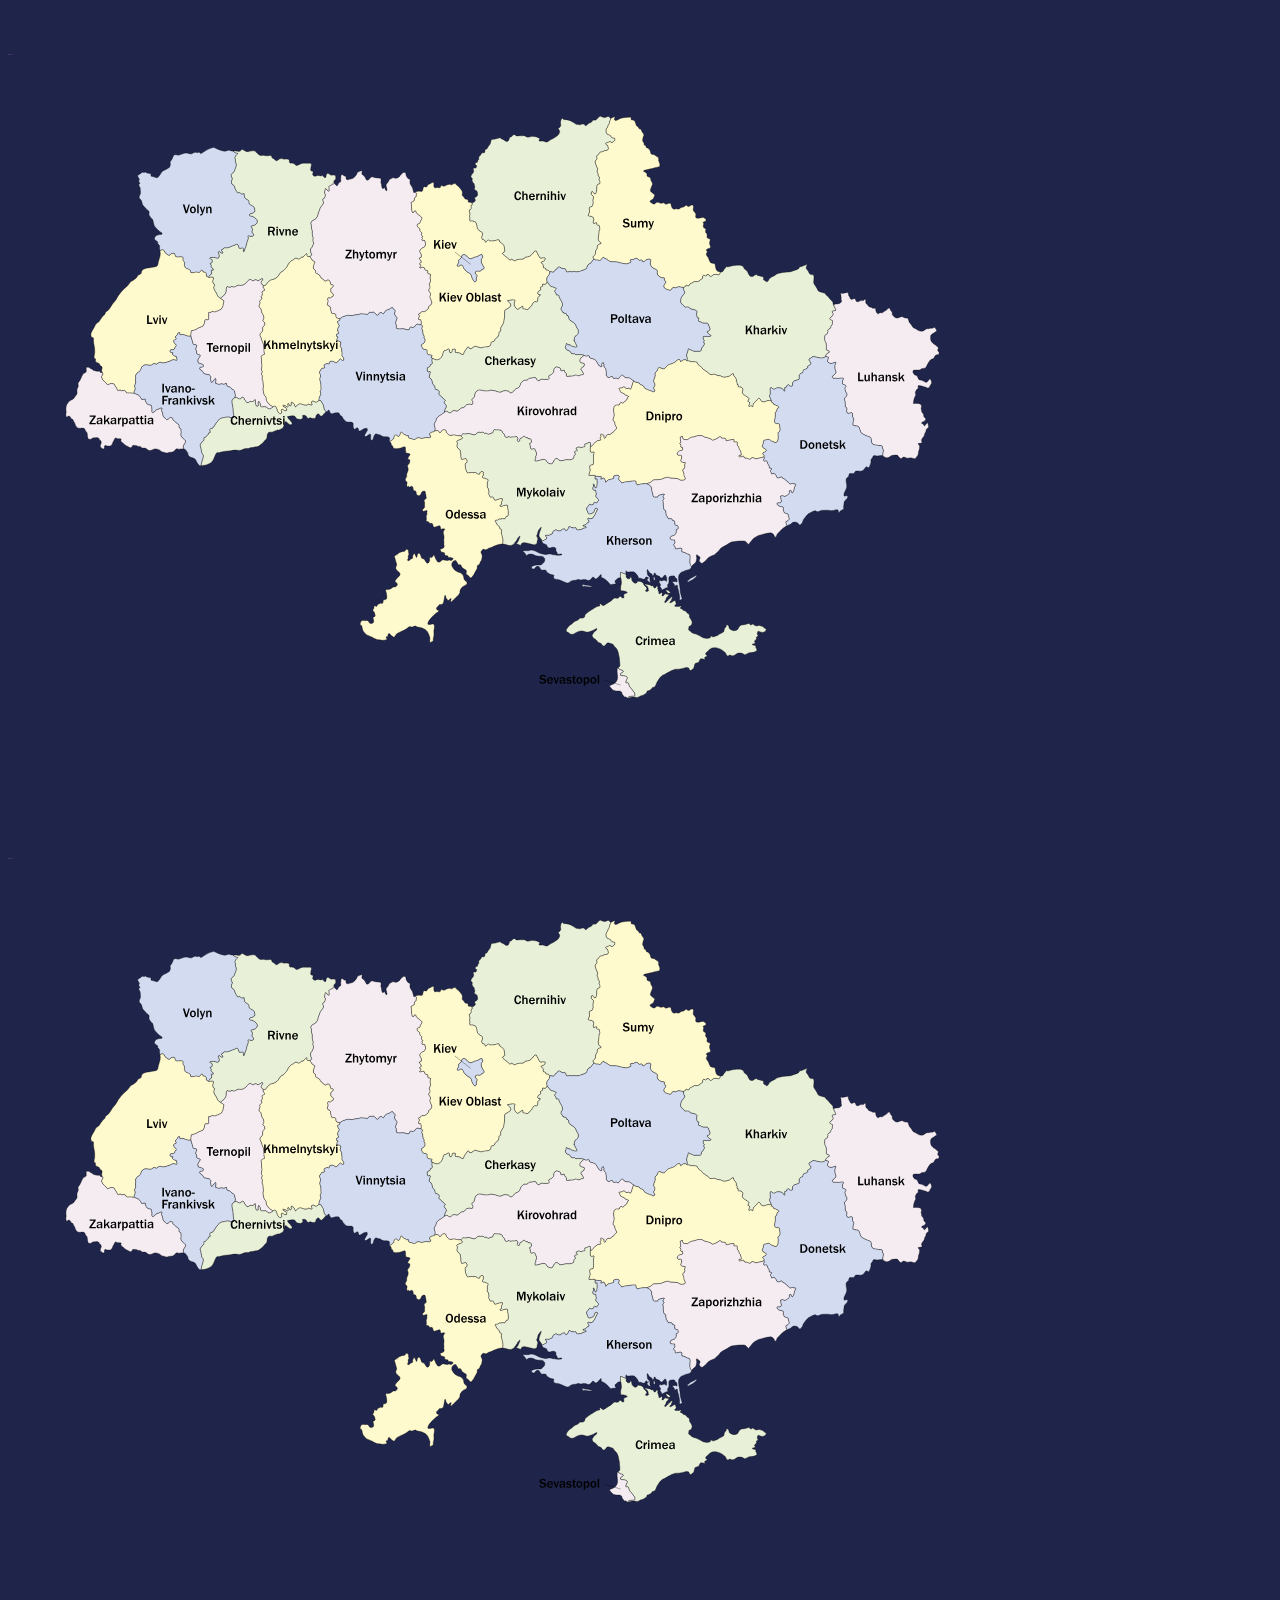
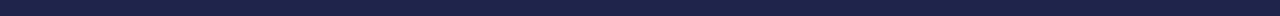
==== commit 0734c6d1: "change map svg" ====
--- a/map.html
+++ b/map.html
@@ -9,357 +9,9 @@
     <script type="module" src="./index.js"></script>
   </head>
   <body>
+    <object type="image/svg+xml" data="images/map.svg" class="my-svg"></object>
 
-    
-<?xml version="1.0" encoding="UTF-8"?>
-<!DOCTYPE svg PUBLIC "-//W3C//DTD SVG 1.1//EN" "http://www.w3.org/Graphics/SVG/1.1/DTD/svg11.dtd">
-<svg xmlns="http://www.w3.org/2000/svg" xml:space="preserve" width="1000" height="800" version="1.1" style="shape-rendering:geometricPrecision; text-rendering:geometricPrecision; image-rendering:optimizeQuality; fill-rule:evenodd; clip-rule:evenodd"
-viewBox="0 0 29700 21000"
- xmlns:xlink="http://www.w3.org/1999/xlink">
- <defs>
-    <linearGradient id="header-shape-gradient" x2="0.35" y2="1">
-        <stop offset="0%" stop-color="var(--color-stop)" />
-        <stop offset="40%" stop-color="var(--color-stop)" />
-        <stop offset="100%" stop-color="var(--color-bot)" />
-      </linearGradient>
-      <filter id="dropShadow">
-        <feGaussianBlur in="SourceAlpha" stdDeviation="5" />
-        <feOffset dx="10" dy="10" />
-        <feMerge>
-            <feMergeNode />
-            <feMergeNode in="SourceGraphic" />
-        </feMerge>
-    </filter>
- </defs>
- <g id="Plan_x0020_1">
-  <metadata id="CorelCorpID_0Corel-Layer"/>
-
-<g id="chernihiv" class="region">
-    <path class="fil0 str0"  d="M16092.33 6454.68c92.87,-0.34 54.49,8.88 90.95,13.37 21.73,2.68 63.11,-41.02 69.45,-64.5 4.6,-17.05 57.88,-20.03 74.42,-73.04 3.64,-11.67 52.12,-25.59 74.41,-6.61 31.11,26.48 49.57,31.94 89.72,34.72 88.41,6.12 67.12,14.56 90.95,87.79 12.38,38.01 76.18,-6.34 115.9,4.54 5.11,1.4 57.73,6.08 63.5,5.52 22.6,-2.18 28.35,-29.54 78.15,-2.88 19.86,10.63 74.48,-3 92.6,-2.22 86.61,-9.19 68.12,-24.24 120.15,-35.15 42.18,-8.85 86.8,-28.07 120.72,-54.29 48.17,-37.23 5.32,-112.43 118.54,-155.72 44.2,-16.91 69.74,-99.63 113.25,-130.36l0 0 -26.98 -43.67c0.63,-13.48 -2.54,-25.66 12.43,-38.18 24.51,-20.49 68.36,-64.79 59.91,-101.58 -5.79,-25.19 2.84,-67.45 19.04,-88.73 59.44,-78.09 21.95,-39.47 35.81,-123.88 3.5,-21.32 75.63,-52.33 92.89,-57.32 52.69,-15.22 -10.31,-45.31 -26.74,-58.16 -56.67,-44.31 -38.3,-135.34 -27.97,-195.27 7.35,-12.79 9.92,-41.01 9.92,-56.22 0,-14.11 3.52,-51.52 3.31,-56.65 -1.85,-44.68 36.28,-68.5 25.37,-88.87 -30.57,-57.1 6.86,-77.72 -35.15,-96.2 -35.58,-15.64 -62.13,16.79 -57.88,-44.5 3.13,-45.12 -31,-39.35 -60.52,-15.97 -51.08,40.44 -47.39,-43.39 -39.41,-67.8 15.04,-46.02 12.25,-22.74 7.04,-64.92 -6.26,-50.68 -35.01,-51.75 -74.41,-70.54 -30.45,-14.53 -115.17,9.62 -76.35,-63.41 32.25,-60.66 28.97,-67.19 23.57,-138.9 -1.85,-26.41 -13.2,-69.36 30.85,-76.49 81.25,-13.16 47.25,-38.81 78.86,-85 5.5,-8.05 1.42,-56.7 0.66,-58.45 -9.99,-22.96 -0.57,-45.33 -1.23,-59.53 -2.23,-47.68 43.58,-108 -26.74,-141.79 -34.31,-16.48 -32.87,-78.7 -17.48,-101.29 38.53,-56.56 62.03,110.36 128.14,44.21 12.1,-12.1 31.19,-122.2 26.45,-135.02 -7.67,-20.75 4.84,-118.79 26.89,-129.7 55,-27.2 58.99,13.59 71.1,-85.42 -1.82,-4.84 -7.75,-12.89 -11.43,-16.4 -55.78,-53.08 29.56,-92.94 -24.81,-135.31 -50.51,-39.37 9.14,-56.88 -41.34,-116.18 -16.53,-19.43 -7.12,-65.62 1.94,-87.64 16.89,-41.02 -21.74,-62.92 -30.19,-99.22 -16.48,-70.79 -73.42,-126.64 -8.27,-191.82 4.06,-4.07 20.39,-26.23 22.87,-26.75 7.57,-33.03 -20.59,-82.72 -3.17,-100.73 4.9,-5.07 18.53,-4.38 43,-28.11 13.49,-13.09 39.18,-56.65 46.44,-67.66l3.31 -1.51c18.86,-18.61 62.74,-2.4 79.38,-16.68 65.65,-56.33 93.83,-15.19 147.6,-54.57 42.5,-31.13 14.44,-58.83 12.66,-81.03 -5.82,-72.57 -15.14,-36.87 -61.85,-84.33 -49.48,-50.28 75.63,-42.03 89.02,-72.76 11.74,-26.97 44.98,0.33 57.45,13.37 30.53,31.93 74.25,-23.25 105.69,-44.79 17.1,-11.72 24.15,-83.7 -10.06,-82.68 -22.12,0.66 -81.8,-10.04 -87.51,-32.94 -7.01,-28.1 -13.36,-26.04 -29.76,-43.13 -30.15,-31.41 -112.25,-24.02 -117.55,-88.87 -3.27,-40.02 -17.22,-99.84 16.68,-131.07 52.55,-48.4 11.92,-50.43 44.21,-84.76 32.59,-34.64 26.52,-57.6 38.47,-108.71l39.68 -97.65 0 0c-12.96,2.26 -24.15,-1.44 -31.63,-16.4 -15.52,-31 -45.94,-42.97 -79.52,-31.56 -62.38,21.19 -33.73,23.29 -100.07,23.29 -9.77,0 -90.54,-28.38 -96.57,-33.5 -25.51,-21.62 -64.32,31 -78.29,50.46 -14.36,19.99 -70.57,77.33 -97.42,65.3 -56.91,-25.52 -77.45,56.92 -114.96,70.31 -60.7,21.66 -56.05,20.42 -107.58,61.97 -109.46,88.28 -31.16,-57.36 -168.67,-9.06 -96.2,33.78 -58.37,-0.16 -101.16,1.23 -61.65,2 -46.91,6.05 -112.87,-38.04 -20.28,-10.92 -83.75,-47.51 -101.87,-59.96 -26.27,-18.04 -126.34,-47.87 -159.13,-42.14 -87.88,15.37 -67.38,-46 -87.36,-40.82 -32.63,8.45 -46.12,47.95 -53.9,75.55 -20.16,71.45 5.1,100.53 -0.81,135.31 -14.1,82.97 -96.73,63.57 -66.57,110.66 43.08,67.27 50.29,85.3 4.96,155.01 -24.03,36.95 -90.9,80.02 -129.27,103.38 -30.97,18.85 -133.62,68.99 -152.7,86.41 -83.52,76.24 -121.87,18.53 -200.8,7.85 -20.81,-2.82 -126.41,25.63 -96.15,-27.83 40.52,-71.6 -19.24,-57.84 -36.24,-71.82 -31.47,-25.88 -44.07,-20.83 -80.37,-28.53 -50.63,-10.75 -15.41,15.03 -88.3,-12.81l0 0c-57.83,12.68 -140.62,53 -193.62,5.39 -51.26,-46.06 -79.62,-5.71 -149.21,-19.85 -62.05,-12.6 -112.34,33.07 -159.03,-18.18 -24.23,-26.6 -69.31,-15.2 -83.54,9.49 -31.38,54.47 -81.12,45.55 -85.7,56.23 -21.8,50.8 -2.49,48.14 -38.46,100.44 -51.41,74.76 -149.57,-55.37 -195.56,-54.14 -49.93,1.33 -12.85,-52.72 -81.59,-26.46 -50.62,19.33 -67.86,16.48 -114.11,29.91 -27.61,8.02 -101.34,10.14 -114.62,18.48 -7.45,4.67 -23.28,84.87 -25.89,98.35 -12.13,62.66 -60.26,83.67 -75.93,116.05 -28.95,59.8 -18.55,53.29 -93.14,86.22 5.03,9.38 14.59,84.44 -27.02,87.78 -9.08,0.73 -21.82,8.9 -34.73,3.59 -24.21,-9.97 -46.58,30.48 -52.49,47.53 -17.37,50.13 -43.63,14.54 -66.15,88.07 -8.44,27.56 20.08,46.61 -12.43,74.28 -55.45,47.21 27.32,50.55 -53.57,80.17 -23.8,8.71 -63.2,63.09 -39.17,61.75 38.77,-2.17 58.99,37.22 33.07,75.93 -33.71,50.32 -24.92,16.43 -71.25,23.15 -27.67,4.02 -17.01,50.65 -9.64,65.44 0.69,1.38 2.07,2.61 2.08,4.16 1.11,92.07 -22.45,67.85 -64.07,137.25 -19.85,33.09 -28.94,56.98 6.06,83.1 48.82,36.43 -19.07,49.43 30.99,132.01 25.93,42.79 53,15.62 48.52,102.53 -1.07,20.89 32.24,14.27 10.91,52.35 -26.81,47.84 -1.22,68.31 38.7,86.85 40.92,19.01 40.68,63.02 46.3,102.09 6.94,48.21 -3.74,37.72 -17.62,71.11 -5.48,13.17 -102.94,31.36 -58.44,89.72 34.05,44.64 -21.72,75.4 -55.66,100.59 -10.85,8.06 -28.29,7.39 -34.46,14.37l0 0 4.32 49.01c-46.17,26.39 -40.66,15.39 -34.87,49.74 5.5,32.65 9.36,95.37 -34.59,98.94 -36.84,2.99 0,85.91 0,115.9 0,27.36 1.34,48.08 -9.5,74.41 -4.49,10.92 20.42,40.9 6.62,74.42 -6.83,16.61 -4.86,78.55 26.17,72.9 45.66,-8.31 84.54,0.01 125.97,22.58 26.55,14.47 38.04,10.07 42.43,56.65 0.17,1.86 13.93,43.74 15.02,46.3 8.3,83.84 15.59,106.96 74.41,158.89 52.34,46.22 128.86,40.21 84.76,147.75 -22.04,53.76 -21.17,40.72 -3.3,96.85 12.63,39.72 68.23,12.15 79.37,46.31 13.51,41.41 20.61,79.24 54.15,31.84 58.9,-83.22 71.32,-25.74 87.5,-21.92 47.2,11.16 154.5,4.21 197.73,-14.88 8.74,-3.86 89.19,-27.5 88.5,-3.74 -2.12,73.29 34.43,28.43 82.54,99.51 20.89,30.87 55.26,24.69 65.71,91.66 1.64,10.49 4.43,29.94 8.84,39.12 1.56,38.31 2.38,56.32 12.95,89.01 10.29,31.85 -61.24,24.12 -72.76,74.41 -13.75,2.87 60.89,61.45 69.74,71.53 21.49,24.51 51.88,29.36 66.14,50.7 3.69,5.52 76.35,70.5 81.46,73.19 47.31,24.93 25.68,-42.84 59.53,-20.27 8.19,5.46 73.25,40.04 79.61,41.34 40.98,8.37 51.94,-30.46 104.6,-34.16 29.85,-2.09 29.61,-10.23 72.82,-8.27 30.32,1.38 117.08,-2.26 124.54,-41.62 5.56,-29.37 102.37,-20 144.29,-42.86 37.1,-20.23 60.64,-50.29 92.84,-77.72 28.85,-24.56 44,-88.53 105.45,-87.78 12.66,0.15 15.96,36.55 31.28,59.1 27.99,41.18 57.23,129.23 95.77,159.32 0.63,-0.08 142.22,-22.14 142.22,-1.65 0,18.79 -14.43,74.21 -39.55,81.45 -11.59,3.35 -119.5,35.25 -76.21,59.54 4.37,2.44 47.75,39.57 51.7,45.87 16.39,26.15 -10.29,121.8 35.66,105.41 57.13,-20.39 40.78,76.29 71.39,63.68 28.45,-11.71 79.98,24.29 95.92,47.54l0 0z"/>
-    <path class="fil6" d="M15196.88 4235l43.2 4.78c-2.78,25.87 -12.8,47.22 -30.07,63.9 -17.2,16.75 -39.84,25.1 -67.91,25.16 -23.6,-0.06 -42.81,-5.95 -57.49,-17.85 -14.75,-11.84 -26.07,-28 -34.02,-48.31 -7.95,-20.31 -11.9,-42.75 -11.9,-67.26 0,-39.39 9.31,-71.47 28,-96.17 18.69,-24.71 44.43,-37.06 77.09,-37.06 25.68,0 47.02,7.89 64.1,23.74 17,15.78 27.74,38.35 32.2,67.77l-43.2 4.6c-7.95,-39.07 -25.54,-58.53 -52.71,-58.53 -17.39,0 -30.98,8.08 -40.61,24.31 -9.64,16.24 -14.49,39.78 -14.49,70.56 0,31.37 5.17,54.97 15.52,70.95 10.35,15.97 24.06,23.99 41.13,23.99 13.65,0 25.23,-5.36 34.86,-16.1 9.58,-10.74 15.01,-23.54 16.3,-38.48z"/>
-    <path id="1" class="fil6" d="M15433 4324.83l-43.2 0 0 -125.27c0,-13.52 -2.91,-22.96 -8.66,-28.46 -5.76,-5.5 -12.49,-8.28 -20.18,-8.28 -12.23,0 -22.51,4.85 -30.85,14.62 -8.34,9.7 -12.55,25.74 -12.55,48.12l0 99.27 -43.2 0 0 -258.63 43.2 0 0 100.83c10.74,-27.55 29.56,-41.33 56.53,-41.33 39.25,0 58.91,22.51 58.91,67.65l0 131.48z"/>
-    <path id="2" class="fil6" d="M15606.52 4263.84l39.07 5.31c-5.05,17.26 -14.94,31.56 -29.56,42.81 -14.68,11.25 -33.05,16.82 -55.16,16.88 -26.52,-0.06 -47.86,-8.93 -64.03,-26.78 -16.17,-17.78 -24.25,-41.9 -24.25,-72.36 0,-28.91 8.14,-52.84 24.44,-71.79 16.3,-18.95 38.42,-28.46 66.29,-28.46 27.29,0 48.38,9.38 63.32,28.07 14.87,18.69 22.37,42.68 22.37,71.98l-0.19 4.98 -131.35 0c0,13 1.23,23.41 3.69,31.24 2.45,7.82 7.37,14.61 14.68,20.44 7.37,5.82 16.49,8.73 27.48,8.73 21.34,0 35.77,-10.35 43.2,-31.05zm-2.65 -57.23c-0.13,-13.78 -4.27,-25.03 -12.41,-33.76 -8.15,-8.67 -18.18,-13.07 -30.21,-13.07 -11.9,0 -21.79,4.08 -29.75,12.23 -7.95,8.15 -12.61,19.66 -14.03,34.6l86.4 0z"/>
-    <path id="3" class="fil6" d="M15731.54 4324.83l-43.21 0 0 -191.37 39.07 0 0 45.66c5.56,-17.78 13.19,-30.85 22.89,-39 9.77,-8.21 19.73,-12.35 29.94,-12.35 1.43,0 3.3,0.07 5.7,0.19l0 46.44c-21.99,0 -36.54,6.98 -43.66,21.02 -7.11,14.03 -10.73,27.61 -10.73,40.74l0 88.67z"/>
-    <path id="4" class="fil6" d="M15975.42 4324.83l-43.2 0 0 -119.58c0,-12.61 -2.91,-22.12 -8.73,-28.52 -5.82,-6.34 -12.8,-9.57 -21.02,-9.57 -11.25,0 -21.08,4.98 -29.55,14.81 -8.48,9.83 -12.74,24.7 -12.74,44.49l0 98.37 -43.21 0 0 -191.37 39.45 0 0 44.37c13.78,-32.27 33.12,-48.38 57.95,-48.38 16.82,0 31.17,5.31 43.14,15.98 11.9,10.6 17.91,29.23 17.91,55.87l0 123.53z"/>
-    <path id="5" class="fil6" d="M16070.1 4111.08l-43.2 0 0 -44.88 43.2 0 0 44.88zm0 213.75l-43.2 0 0 -191.37 43.2 0 0 191.37z"/>
-    <path id="6" class="fil6" d="M16280.48 4324.83l-43.2 0 0 -125.27c0,-13.52 -2.91,-22.96 -8.66,-28.46 -5.76,-5.5 -12.49,-8.28 -20.18,-8.28 -12.23,0 -22.51,4.85 -30.85,14.62 -8.34,9.7 -12.55,25.74 -12.55,48.12l0 99.27 -43.2 0 0 -258.63 43.2 0 0 100.83c10.74,-27.55 29.56,-41.33 56.53,-41.33 39.25,0 58.91,22.51 58.91,67.65l0 131.48z"/>
-    <path id="7" class="fil6" d="M16375.36 4111.08l-43.2 0 0 -44.88 43.2 0 0 44.88zm0 213.75l-43.2 0 0 -191.37 43.2 0 0 191.37z"/>
-    <path id="8" class="fil6" d="M16571.32 4133.46l-65 191.37 -35.82 0 -66.49 -191.37 45.08 0 44.75 129.8 43.59 -129.8 33.89 0z"/>
-    
-
-</g>
-<g  id="sumy" class="region">
-    <path class="fil2 str0" d="M20056.98 6920.18c90.12,-35.31 42.52,-19.16 78.81,-61.75 20.02,-23.48 54.17,46.51 94.41,6.9 12.18,-11.99 -0.14,-54.68 84.76,-76.87 35.45,-9.27 55.48,-57.6 109.7,-42.33 26.23,7.38 101.39,-6.66 123.88,-30.57 29.2,-31.04 7.05,-26.04 58.69,-47.95 56.91,-24.17 -11.87,-63.58 50.03,-109.57 26.82,-19.92 65.6,79.08 104.61,-22.07l2.88 -4.39c78.78,19.64 43.24,13.59 81.03,52.91 41.87,43.58 67.78,-44.98 138.63,-51.12 22.68,-1.96 58.66,-4.25 79.65,4.4 57.89,23.84 47.94,-5.27 72.76,-9.5 9.38,-22.88 23.42,-50.58 23.42,-70.29l0 0c-59.15,-15.85 -65.3,-0.8 -116.04,-51.83 -10.31,-9.47 -36.81,-105.96 -36.38,-126.77 1.3,-62.05 -27.51,-69.83 -88.35,-76.63 -98.76,-11.03 -88.87,-139.86 -141.51,-194.99 -99.36,-104.06 33.27,-134.3 -23.29,-172.69 -40.12,-27.23 0.21,-42.36 27.17,-62.7 38.41,-28.97 73.22,-5.5 77.15,-27.4 17.31,-96.43 -46.62,-69.53 -13.23,-203.68 48.63,-99.48 -99.89,-38.59 -85.56,-138.25 15.43,-107.36 -22.67,-73.26 -37.24,-114.9 -25.81,-73.77 41.18,-108.65 -34.29,-129.41 -76.06,-20.91 -17.19,-123.98 -27.55,-135.46 -51,-56.49 22.6,-50.72 51.93,-72.33 60.06,-44.27 -20.83,-77.48 -40.5,-102.53 -17.98,-22.91 -116.17,7.41 -129.4,9.92l-20.08 3.45c-88.69,15.25 -113.05,-6.62 -94.46,-91.09 13.74,-62.38 -67.14,-108.96 -77.29,-143.87 -11.87,-40.84 45.26,-173.7 -45.59,-154.36 -28.49,6.07 -96.91,78.56 -129.7,27.6 -42.66,-66.32 -80.07,47.97 -141.41,35.39 -51.83,-10.64 -100.46,78.09 -150.43,56.78 -67.26,-28.67 -76.1,18.33 -122,-0.57 -43.92,-18.08 -67.32,-102.27 -70.82,-144.52 -3.14,-37.87 -76.23,-24.45 -98.56,-14.88 -102.63,44 -85.69,-33.68 -118.21,-24.95 -38.06,10.23 -91.99,25.53 -124.97,-3.44 -8.32,-7.31 -69.37,-17.79 -73.89,-16.4 -81.93,25.09 -49.18,124.43 -214.33,-17.91 11.96,-21.49 27.09,-44.93 63.27,-57.91 58.62,-21.04 50.63,-51.14 71.1,-99.22 8.87,-20.83 13.18,-30.72 19.21,-37.64 -28.92,-24.52 -121.6,-85.48 -134.45,-119.09 -15.7,-41.1 44.86,-146.01 59.11,-196.65 16.37,-58.15 -62.11,-105.73 -50.27,-156.81 14.15,-61.08 -101.66,-61 -112.59,-98.79 -13.87,-47.92 42.29,-34.92 -49.37,-105.17 -6.6,-5.06 -51.6,-28.16 -52.21,-29.06 -27.01,-39.39 297.58,-78.17 324.4,-102.67 14.41,-13.17 79.61,-18.01 100.87,-20.27 110.6,-11.74 40.69,-140.65 19.98,-196.36 5.88,-59.16 11.87,-88.31 -48.8,-117.41 -47.12,-22.59 -58.39,-62.29 -117.55,-61.18 -69.79,1.31 -57.5,-39.03 -78.53,-93.55 -17.71,-45.92 -7.04,-29.16 -40.91,-66.43 -50.33,-55.36 -73.37,-17.13 -83.54,-67.13 -18.17,-89.43 -56.15,-20.69 -59.1,-80.18 -3.41,-68.75 -27.22,-53.51 -41.77,-93.98 -7.2,-20.04 12.26,-127.22 27.02,-146.94 35,-46.72 -33.07,-84.08 -45.87,-124.16 -33.56,-105.06 -69.25,-74.27 -89.72,-96.58 -23.55,-25.65 12.24,-6.81 -43,-61.18 -15.35,-8.11 -21.11,-12.58 -31.56,-26.32 -4.24,-5.57 -35.09,-88.52 -37.61,-102.39 -5.39,-29.62 -44.1,-63.51 -69.6,-63.11 -112.18,1.75 -7.01,-87.65 -77.01,-87.65 -94.79,0 -180.94,7.81 -272.33,30.2 -37.15,9.09 -131.62,73.99 -158.47,70.39 -81.56,-10.95 -24.22,-91.8 -28.54,-102.24 -15.93,-38.51 -74.04,27.48 -114.69,34.59l0 0 -39.68 97.65c-11.95,51.11 -5.88,74.07 -38.47,108.71 -32.29,34.33 8.34,36.36 -44.21,84.76 -33.9,31.23 -19.95,91.05 -16.68,131.07 5.3,64.85 87.4,57.46 117.55,88.87 16.4,17.09 22.75,15.03 29.76,43.13 5.71,22.9 65.39,33.6 87.51,32.94 34.21,-1.02 27.16,70.96 10.06,82.68 -31.44,21.54 -75.16,76.72 -105.69,44.79 -12.47,-13.04 -45.71,-40.34 -57.45,-13.37 -13.39,30.73 -138.5,22.48 -89.02,72.76 46.71,47.46 56.03,11.76 61.85,84.33 1.78,22.2 29.84,49.9 -12.66,81.03 -53.77,39.38 -81.95,-1.76 -147.6,54.57 -16.64,14.28 -60.52,-1.93 -79.38,16.68l-3.31 1.51c-7.26,11.01 -32.95,54.57 -46.44,67.66 -24.47,23.73 -38.1,23.04 -43,28.11 -17.42,18.01 10.74,67.7 3.17,100.73 -2.48,0.52 -18.81,22.68 -22.87,26.75 -65.15,65.18 -8.21,121.03 8.27,191.82 8.45,36.3 47.08,58.2 30.19,99.22 -9.06,22.02 -18.47,68.21 -1.94,87.64 50.48,59.3 -9.17,76.81 41.34,116.18 54.37,42.37 -30.97,82.23 24.81,135.31 3.68,3.51 9.61,11.56 11.43,16.4 -12.11,99.01 -16.1,58.22 -71.1,85.42 -22.05,10.91 -34.56,108.95 -26.89,129.7 4.74,12.82 -14.35,122.92 -26.45,135.02 -66.11,66.15 -89.61,-100.77 -128.14,-44.21 -15.39,22.59 -16.83,84.81 17.48,101.29 70.32,33.79 24.51,94.11 26.74,141.79 0.66,14.2 -8.76,36.57 1.23,59.53 0.76,1.75 4.84,50.4 -0.66,58.45 -31.61,46.19 2.39,71.84 -78.86,85 -44.05,7.13 -32.7,50.08 -30.85,76.49 5.4,71.71 8.68,78.24 -23.57,138.9 -38.82,73.03 45.9,48.88 76.35,63.41 39.4,18.79 68.15,19.86 74.41,70.54 5.21,42.18 8,18.9 -7.04,64.92 -7.98,24.41 -11.67,108.24 39.41,67.8 29.52,-23.38 63.65,-29.15 60.52,15.97 -4.25,61.29 22.3,28.86 57.88,44.5 42.01,18.48 4.58,39.1 35.15,96.2 10.91,20.37 -27.22,44.19 -25.37,88.87 0.21,5.13 -3.31,42.54 -3.31,56.65 0,15.21 -2.57,43.43 -9.92,56.22 -10.33,59.93 -28.7,150.96 27.97,195.27 16.43,12.85 79.43,42.94 26.74,58.16 -17.26,4.99 -89.39,36 -92.89,57.32 -13.86,84.41 23.63,45.79 -35.81,123.88 -16.2,21.28 -24.83,63.54 -19.04,88.73 8.45,36.79 -35.4,81.09 -59.91,101.58 -14.97,12.52 -11.8,24.7 -12.43,38.18l26.98 43.67 0 0c39.81,20.46 47.29,34.88 80.65,32.25 37.3,-2.94 38.12,-4.25 75.93,11.3 43.1,17.72 80.6,-67.5 85.85,-71.11 74.59,-51.44 40.6,7.94 89.44,11.86 28.36,2.27 98.34,66.92 134.37,83.24 49.33,22.35 102.96,10.98 159.98,14.6 86.25,5.47 109.2,21.51 186.72,39.13 42.55,9.67 173.82,39.42 207.28,9.26 26.03,-23.47 101.84,-25.44 77.29,-58.45 -45.47,-61.12 0.17,-57.28 52.92,-59.53 18.04,-0.77 10.02,16.8 53.34,-16.54 32.69,-25.16 72.4,-20.59 100.88,7.85 82.75,82.65 50.28,-4.81 125.38,36.23 19.26,10.53 -2.82,84.49 75.51,20.56 23.05,-18.81 42.2,-45.06 74.84,-48.1 48.75,-11.73 109.23,-23.88 104.32,42.85 -2,27.21 -13.37,35.27 -13.37,84.62 0,32.26 27.04,79.08 49.61,100.73 29.57,28.38 76.52,48.63 114.1,65.58 40.16,18.12 49.42,42.54 40.11,84.05 -6.02,26.85 4.45,75.2 26.04,96.77 67.68,45.56 77.25,74.67 160.4,71.1 62.35,-2.68 -6.95,51.83 46.16,90.52 75.63,55.11 -72.66,107 -27.97,190.18 20.78,38.68 68.79,61.52 109.14,72.61 99.87,27.46 72.55,28.48 134.61,-46.96 16.7,-20.31 47.37,-30.43 72.52,-13.65 39.7,26.47 81.53,-47.49 153.23,-24.38 30.76,9.91 70.16,17.76 102.66,17.76l0 0z"/>
-    <path class="fil6" d="M18254.74 5073.76l45.27 -9.63c5.43,25.61 26.26,38.41 62.54,38.41 16.49,0 29.23,-3.23 38.16,-9.83 8.92,-6.53 13.32,-14.68 13.32,-24.44 0,-7.05 -2.01,-13.58 -6.02,-19.6 -4.07,-6.01 -12.74,-10.73 -25.99,-14.1l-49.42 -12.93c-16.94,-4.4 -29.42,-9.44 -37.51,-15.01 -8.08,-5.62 -14.61,-13.58 -19.46,-23.8 -4.85,-10.21 -7.31,-21.14 -7.31,-32.79 0,-23.08 8.6,-41.64 25.8,-55.61 17.21,-13.97 39.13,-20.96 65.91,-20.96 22.24,0 42.1,4.92 59.63,14.62 17.46,9.7 28.65,23.47 33.43,41.32l-44.36 11c-6.8,-19.6 -22.7,-29.36 -47.73,-29.36 -14.56,0 -25.61,2.97 -33.25,9.05 -7.63,6.08 -11.44,13.78 -11.44,23.15 0,14.75 11.96,25.1 35.96,31.05l43.97 10.99c26.65,6.66 44.5,16.56 53.62,29.62 9.12,13.13 13.64,27.55 13.64,43.33 0,25.36 -9.57,45.4 -28.71,59.96 -19.14,14.61 -43.91,21.86 -74.38,21.92 -25.61,-0.06 -48.05,-5.43 -67.32,-16.17 -19.27,-10.73 -32.08,-27.42 -38.35,-50.19z"/>
-    <path id="1" class="fil6" d="M18658.49 5136.11l-40.16 0 0 -41.33c-10.86,30.21 -31.04,45.28 -60.47,45.34 -17.4,-0.06 -31.24,-5.43 -41.45,-16.23 -10.29,-10.8 -15.4,-25.87 -15.4,-45.21l0 -133.94 44.18 0 0 124.69c0,13.78 3.04,22.77 9.11,27.1 6.02,4.27 11.97,6.4 17.79,6.4 9.38,0 18.88,-4.2 28.59,-12.61 9.76,-8.34 14.61,-26.26 14.61,-53.68l0 -91.9 43.2 0 0 191.37z"/>
-    <path id="2" class="fil6" d="M18996.09 5136.11l-45.27 0 0 -119.19c0,-24.77 -11,-37.13 -32.98,-37.13 -12.74,0 -22.96,4.66 -30.59,14.04 -7.64,9.31 -11.45,23.28 -11.45,41.84l0 100.44 -45.86 0 0 -119.19c0,-25.1 -10.28,-37.71 -30.91,-37.71 -12.48,0 -22.96,5.05 -31.49,15.2 -8.54,10.09 -12.81,23.87 -12.81,41.26l0 100.44 -44.56 0 0 -191.37 41.91 0 0 40.75c13.64,-29.82 34.92,-44.76 63.83,-44.76 28.2,0 46.5,14.94 54.97,44.76 15.4,-29.82 36.67,-44.76 63.84,-44.76 18.43,0 33.3,5.76 44.56,17.27 11.18,11.51 16.81,25.8 16.81,42.81l0 135.3z"/>
-    <path id="3" class="fil6" d="M19184.62 4944.74l-74.44 217.89c-4.53,13.38 -10.74,23.8 -18.69,31.17 -7.89,7.37 -19.02,11.06 -33.44,11.12 -5.69,-0.06 -13.9,-0.45 -24.77,-1.36l0 -34.27 20.63 0.39c9.06,0 15.78,-1.49 20.18,-4.47 4.33,-2.97 7.83,-8.28 10.35,-15.84 2.52,-7.57 3.75,-12.03 3.75,-13.26 0,-0.78 -1.29,-4.66 -3.95,-11.77l-65.77 -179.6 45.27 0 46.44 126.18 39.97 -126.18 34.47 0z"/>
-</g>
-<g id="kharkiv" class="region">
-    <path class="fil0 str0"  d="M20056.98 6920.18c90.12,-35.31 42.52,-19.16 78.81,-61.75 20.02,-23.48 54.17,46.51 94.41,6.9 12.18,-11.99 -0.14,-54.68 84.76,-76.87 35.45,-9.27 55.48,-57.6 109.7,-42.33 26.23,7.38 101.39,-6.66 123.88,-30.57 29.2,-31.04 7.05,-26.04 58.69,-47.95 56.91,-24.17 -11.87,-63.58 50.03,-109.57 26.82,-19.92 65.6,79.08 104.61,-22.07l2.88 -4.39c78.78,19.64 43.24,13.59 81.03,52.91 41.87,43.58 67.78,-44.98 138.63,-51.12 22.68,-1.96 58.66,-4.25 79.65,4.4 57.89,23.84 47.94,-5.27 72.76,-9.5 9.38,-22.88 23.42,-50.58 23.42,-70.29l0 0c32.39,8.67 70.42,1.5 84.49,-31.42 28.53,-66.81 41.18,-56.6 78.8,-109.14 30.55,-42.68 15.69,9.26 79.66,-10.06 52.1,-15.75 107.62,-38.02 160.68,-39.98 31.99,-1.18 46.11,-11.11 89.87,-10.06 86.34,2.06 107.58,-12.92 181.48,42.19 18.21,13.58 9.59,69.44 77.86,101.01 45.17,20.9 58.64,72.65 80.04,116.94 35.4,73.29 88.65,104.78 162.48,54.05 13.77,-9.46 71.35,-45.82 83.53,-30.99 30.75,37.43 47.85,19.34 89.11,39.26 35.2,16.99 123.34,9.92 112.07,70.54 -13,69.98 23.87,41.85 57.88,81.45 40.72,47.41 85.56,-2.9 100.97,-46.82 18.64,-53.12 146.68,-105.08 195.41,-136.17 19.61,-12.51 53.91,-41.14 75.27,-41.76 62.47,-20.36 83.16,-19.07 141.36,-31 41.73,-8.55 94.22,-4.61 142.64,-12.57 99.48,-16.35 72.92,5.63 173.21,-40.34 77.26,-35.41 152.63,-25.61 186.2,-114.11 10.88,-28.67 22.01,2.11 43.43,-5.38 26.26,-9.18 164.63,-64.15 174.71,-62.84 22.37,2.91 -79.42,98.36 16.11,167.02 39.73,28.55 27.27,133.63 132.2,130.64 65.46,-1.87 56.75,63.56 56.75,113.67 0,42.77 -13.01,102.89 -7.19,136.45 4.45,25.65 55.77,90.07 71.25,120.15 3.99,7.75 11.57,17.79 16.97,24.95 5.75,9.78 40.2,81.86 50.83,92.18 34.95,33.92 140.48,43.26 190.6,66.57 30.37,14.12 10.04,30.89 57.45,62.7 59.95,40.21 100.94,123.29 137.11,148.83 9.25,6.52 46.05,42.66 47.01,56.93 1.77,26.25 -0.39,55.24 12.87,65.95l0 0 51.1 107.3c5.8,16.08 31.21,57.4 13.37,71.54 -21.98,17.42 -148.12,-3.25 -84.33,69.02 12.44,14.1 25.24,43.1 10.35,61.61 -15.72,19.54 -38.43,56.68 -61.76,66.81 -33.88,14.73 -56.66,79.75 29.77,86.7 27.56,2.22 13.23,72.54 13.23,97.56 0,82.86 -37.28,29.79 -47.82,115.62 -7.91,64.43 -118.07,53.56 -82.25,117.41 10.78,19.22 -15.45,19.85 -15.45,51.83 0,80.08 -84.34,-4.3 -84.34,146.61 7.18,69.33 1.72,81.02 35.96,133.8 21.75,33.53 15.72,162.64 13.65,206.99 -1.97,42.14 89.96,12.49 92.6,74.27 1.21,28.34 -61.56,25.12 -89.72,71.11 -1.91,3.11 -14.32,24.64 -14.46,24.8l-5.79 35.53 0 0c-19.7,11.59 -25.37,24.44 -44.23,32.22 -98.79,40.73 -137.38,8.72 -228.63,-6.33 -25.85,-4.26 -112.8,-33.79 -129.41,-8.5 -34.45,52.47 -69.2,30.49 -88.45,61.98 -37.63,61.57 134.29,116.11 -2.59,191.4 -74.04,40.73 -37.52,15.49 -37.52,57.08 0,32.52 -77.99,60.01 -105.83,65.72 -65.25,13.37 -6.56,96.79 -78.15,104.32 -39.51,4.16 -27.14,19.45 -55.37,38.69 -47.67,32.48 24.55,138.51 -49.9,159.32 -39.63,11.07 -62.65,14.98 -105.97,31.7 -33.13,11.85 -25.56,21.79 -36.38,29.91 -62.97,47.25 29.79,132.15 -77.16,132.15 -12.49,0 -56.51,-32.21 -59.52,-36.8 -14.78,-22.51 -52.51,6.99 -53.63,31.41 -2.83,61.95 -72.26,18.72 -67.8,55 4.74,38.6 10.27,39 6.61,84.34 -2.72,33.59 -44.4,-19.12 -45.74,-21.5 -29.08,-51.81 -24.99,-34.33 -64.91,-55.65 -27.12,-14.49 -144.56,-16.84 -168.67,9.35 -61.16,66.42 -87.12,-30.26 -143.87,-23.29 -21.17,2.6 -8.6,133.97 -6.48,156.01 6.71,69.72 -48.21,63.66 -16.67,116.98 20.64,34.89 28.57,72.49 44.65,109.14l0 0c-19.93,0 -72.06,5 -87.65,3.45 -32.9,-3.28 -64.5,9.19 -93.17,26.31 -35.53,21.22 -115.94,9.83 -131.3,-32.5 -20.01,-55.12 -17.93,-26.05 -46.87,-60.1 -15.73,-18.51 -40.64,10.56 -49.61,25.37 -44.5,73.43 -130.65,97.32 -133.94,180.53 -3.5,88.29 -22.13,-7.56 -79.1,19.43 -89.24,42.27 -38.78,-43.22 -23.71,-79.81 10.43,-25.33 -18.66,-48.5 -34.31,-49.75 -62.72,-5.03 48.07,-84.55 -1.65,-113.54 -48.35,-28.18 -29.54,-32.63 -100.87,-63.26 -6.31,-4.9 -7.34,-7.94 -13.23,-12.14 -129.51,-92.13 -29.88,-121.5 -58.3,-201.18 -10.4,-29.15 -65.25,-55.7 -100.45,-45.88 -31.62,8.83 -42.88,-21.09 -35.96,-41.9 18.69,-56.19 -29.27,-9.44 -31.98,-48.39 -3.68,-52.73 21.97,-42.18 -19.85,-73.41 -10.2,-7.62 2.9,-38.33 3.87,-39.7 7.33,-10.29 -38.22,-85.06 -45.07,-91.37 -28.94,-26.66 -42.72,-54.92 -46.44,-94.26 -3.01,-31.82 -97.18,50.66 -105.7,59.53 -11.38,11.87 -98.91,28.82 -102.52,29.77l-3.73 1.79c-91.78,33.86 -160.29,-33.7 -176.52,-35 -39.57,-3.17 -107.41,-10.27 -138.48,-35.16 -19.82,-15.86 -76.68,-7.25 -98.42,-1.51 -33.71,8.9 -82.59,-6.72 -103.61,-34.73 -35.94,-47.89 -175.12,-116.81 -196.5,-155.01 -40.45,-72.26 -88.78,-57.21 -101.02,-84.34 -9.15,-20.27 -34.51,-49.36 -34.58,-49.61 -14.84,-48.93 -15.74,-38.78 -60.39,-50.03 -37.78,-9.52 -83.06,-11.19 -122.08,-7.99 -76.05,6.23 -37.37,-26.82 -64.35,-27.97 -19.47,-0.83 11.91,13.15 -69.46,0l0 0c-0.05,-0.53 3.56,-36.28 3.73,-36.81 11.98,-37.04 -8.87,-67.2 -12.13,-93.83 -13.55,-110.5 29.83,-83.6 38.03,-183.98 6.91,-84.63 32.35,-25.28 67.94,-16.11 23.29,6 131.95,59.81 142.64,51.69 10.07,-7.65 122.1,-6.26 132.29,-3.31 49.56,14.38 54.38,-55.8 60.76,-89.72 15.06,-19.6 98.29,-113.85 82.25,-140.42 -39.88,-66.08 -0.62,-77.05 -1.22,-91.09 -1.25,-29.23 -35.56,-3.08 -34.59,-71.81 1.12,-79.12 21.43,-44.59 92.75,-48.77 22.23,-1.3 112.62,5.9 125.4,-4.96 28.22,-23.98 9.54,-28.52 -7.28,-36.38 -10.86,-5.07 -99.28,-83.67 -98.56,-89.43 3.51,-27.98 69.27,-16.42 87.08,-60.76 19.98,-49.75 -39.9,-125.59 -40.92,-151.48 -2.05,-51.52 -49.3,-51.24 -86.94,-48.9 -130.04,8.08 -118.14,-44.77 -174.62,-43.14 -49.04,1.41 -36.44,-66.33 -25.61,-95.91 10.34,-28.22 -34.9,-11.28 -47.29,-27.69 -6.04,-8 -20.54,-102.82 -20.93,-104.6 5.79,-15.64 7.9,-37.24 12,-50.98 15.18,-50.89 -43.63,-63.48 -78.15,-76.92 -31.75,-12.36 -117.16,-16.82 -127.9,-40.77 -12.28,-27.4 -58.01,-44.49 -87.07,-37.61 -89.63,21.24 -73.43,-39.63 -127.33,-71.11 -17.52,-10.22 -25.42,-25.29 -33.08,-29.76 -58.1,-33.97 -24.96,-173.19 9.35,-215.82 15.09,-18.75 86.95,-95.78 83.4,-116.99 -9.62,-57.46 -24.91,-42.25 -28.25,-57.88 -7.48,-34.95 -5.29,-50.54 -13.66,-92.19l0 0z"/>
-    <path class="fil6" d="M22115.68 8311.75l-52.12 0 -54.52 -131.67 -50.06 66.29 0 65.38 -46.56 0 0 -258.63 46.56 0 0 135.88c5.95,-9.25 10.22,-15.65 12.87,-19.14l85.89 -116.74 47.14 0 -61.37 85.05 72.17 173.58z"/>
-    <path id="1" class="fil6" d="M22306.53 8311.75l-43.2 0 0 -125.27c0,-13.52 -2.91,-22.96 -8.66,-28.46 -5.76,-5.5 -12.49,-8.28 -20.18,-8.28 -12.23,0 -22.51,4.85 -30.85,14.62 -8.34,9.7 -12.55,25.74 -12.55,48.12l0 99.27 -43.2 0 0 -258.63 43.2 0 0 100.83c10.74,-27.55 29.56,-41.33 56.53,-41.33 39.25,0 58.91,22.51 58.91,67.65l0 131.48z"/>
-    <path id="2" class="fil6" d="M22522.16 8311.75l-41.14 0c-3.68,-11.64 -5.88,-24.51 -6.66,-38.67 -11.44,28.45 -33.04,42.62 -64.8,42.68 -19.08,-0.06 -34.34,-5.63 -45.92,-16.82 -11.57,-11.18 -17.33,-25.22 -17.33,-42.16 0,-43.92 38.61,-65.9 115.77,-65.9 3.04,0 7.11,0.06 12.28,0.19l0 -14.42c0,-19.86 -13.51,-29.75 -40.55,-29.75 -26.25,0 -41.13,9.89 -44.69,29.75l-36.73 -5.5c2,-15.91 10.22,-29.04 24.58,-39.32 14.42,-10.28 35.24,-15.46 62.53,-15.46 14.81,0 26.84,1.3 36.22,3.75 9.31,2.46 17.2,6.6 23.67,12.48 6.47,5.89 10.93,12.23 13.39,19.15 2.46,6.85 3.69,18.49 3.69,34.92l0 86.41c0,12.54 1.87,25.41 5.69,38.67zm-47.8 -97.4c-55.81,0 -83.75,13.32 -83.75,39.97 0,7.95 2.85,14.75 8.47,20.37 5.63,5.63 14.1,8.47 25.48,8.47 16.43,0 28.85,-5.23 37.26,-15.65 8.34,-10.41 12.54,-22.24 12.54,-35.5l0 -17.66z"/>
-    <path id="3" class="fil6" d="M22611.35 8311.75l-43.21 0 0 -191.37 39.07 0 0 45.66c5.56,-17.78 13.19,-30.85 22.89,-39 9.77,-8.21 19.73,-12.35 29.94,-12.35 1.43,0 3.3,0.07 5.7,0.19l0 46.44c-21.99,0 -36.54,6.98 -43.66,21.02 -7.11,14.03 -10.73,27.61 -10.73,40.74l0 88.67z"/>
-    <path id="4" class="fil6" d="M22873.01 8311.75l-45.46 0 -48.89 -98.17 -42.43 47.6 0 50.57 -41.33 0 0 -258.63 41.33 0 0 160.46c3.69,-4.79 6.6,-8.35 8.73,-10.8l75.8 -82.4 46.43 0 -57.62 63.32 63.44 128.05z"/>
-    <path id="5" class="fil6" d="M22944.41 8098l-43.2 0 0 -44.88 43.2 0 0 44.88zm0 213.75l-43.2 0 0 -191.37 43.2 0 0 191.37z"/>
-    <path id="6" class="fil6" d="M23140.37 8120.38l-65 191.37 -35.82 0 -66.49 -191.37 45.08 0 44.75 129.8 43.59 -129.8 33.89 0z"/>
-    
-</g>
-<g id="luhansk" class="region">
-    <path class="fil1 str0"  d="M24513.35 7426.82l51.1 107.3c5.8,16.08 31.21,57.4 13.37,71.54 -21.98,17.42 -148.12,-3.25 -84.33,69.02 12.44,14.1 25.24,43.1 10.35,61.61 -15.72,19.54 -38.43,56.68 -61.76,66.81 -33.88,14.73 -56.66,79.75 29.77,86.7 27.56,2.22 13.23,72.54 13.23,97.56 0,82.86 -37.28,29.79 -47.82,115.62 -7.91,64.43 -118.07,53.56 -82.25,117.41 10.78,19.22 -15.45,19.85 -15.45,51.83 0,80.08 -84.34,-4.3 -84.34,146.61 7.18,69.33 1.72,81.02 35.96,133.8 21.75,33.53 15.72,162.64 13.65,206.99 -1.97,42.14 89.96,12.49 92.6,74.27 1.21,28.34 -61.56,25.12 -89.72,71.11 -1.91,3.11 -14.32,24.64 -14.46,24.8l-5.79 35.53 0 0c73.02,35.81 39.84,13.85 71.1,23.57 38.31,11.92 -67.15,117.33 6.62,158.75 37.54,21.08 34.67,29.35 82.82,29.35 55.58,0 114.58,-44.06 133.38,-34.31 28.72,14.91 -44.88,78.74 -26.45,138.91 8.28,27.06 -10.96,40.67 19.18,97.14 15.22,28.53 21.76,68.09 3.17,95.91 -17.1,25.58 -50.68,33.17 -68.23,59.11 -5.28,7.79 -25.69,20.14 -29.77,40.11 42.37,70.81 22.11,41.97 79.52,44.65 36.99,1.73 30.95,-5.08 77.58,4.54 32.61,6.72 174.51,-25.11 173.63,-4.54 -1.97,46.09 -30.66,38.86 -24.66,112.02 3.92,47.8 -27.19,54.94 53.34,80.89 18.48,5.96 73.09,31.2 43.8,54.33 -23.97,18.93 -37.37,57.03 -22.3,85.14 23.21,43.32 -0.27,55.1 45.73,109.99 10.3,12.3 13.25,64.54 0.43,80.61 -12.82,16.06 -10.74,20.96 -32.79,37.61 -49.23,37.18 -33.8,57.81 -20.55,107.48 11.89,44.54 11.1,32.93 9.78,79.38l0.14 3.31c6.6,78.62 -5.6,80.6 39.69,124.02 37.64,36.1 -41.78,120.56 42.99,165.93 19.46,10.41 109.54,-31.44 123.6,-12 24.27,33.54 13.66,5.98 13.66,55.8 0,62.01 -10.44,49.14 27.68,95.77 30.93,37.82 -33.19,119.83 -17.76,205.76 6.28,35 158.98,17.41 175.85,55.94 24.76,56.57 28.14,57.64 44.51,124.59 16.84,68.9 77.95,85.03 135.17,119.72 47.68,28.91 157.68,50.41 178.31,81.32 3.61,5.4 12.13,56.12 11.86,62.98 3.63,96.26 24.82,134.82 119.49,151.71 21.83,3.89 40.43,-1.32 67.8,7.61 28.09,9.15 142.88,5.22 141.79,30.85 -1.12,26.13 -2.22,65.44 17.11,83.76 25.86,24.53 7.24,76.98 -1,105.18 -4.41,15.13 -4.98,71.1 -4.98,86.88l0 0c23.13,7.83 39.94,30.11 66.16,45.64 79.92,47.32 137.42,-9.31 198.44,-51.26l7.42 0c51.59,0 72.86,-16.94 119.06,-9.92 80.11,12.17 37.49,-1.87 83.11,47.39 53.74,58.02 60.48,76.19 122.79,20.27 42.35,-38.01 101.33,33.21 140,22.86 34.58,-9.25 51.14,-3.12 77.86,-8.26 65.5,-12.62 129.31,61.8 176.8,-7.85 35.97,-52.74 61.58,-61.96 66.85,-131.86 4.39,-58.31 6.95,-48.69 24.24,-98.8 14.11,-40.86 6.15,-55.17 16.96,-105.03 0.76,-13.98 -15.36,-31.19 -24.94,-40.63 -53.95,-53.15 2.91,-42.44 32.13,-47.44 64.61,-11.05 77.56,-19.99 47.39,-70.39 -17.68,-29.54 40.65,-104.43 59.67,-127.62 46.63,-56.86 14.72,-82.6 49.47,-119.2 40.08,-42.24 7.86,-99.76 57.73,-126.34 43.69,-23.28 38.42,-13.87 39.83,-59.96 1.39,-45.44 -23.45,-88.55 -23.15,-98.42 0.98,-32.85 -48.27,26.36 -52.35,32.51 -76.66,115.33 -51.82,-12.72 -106.54,-14.03 -38.59,-0.93 -27.08,-40.65 15.02,-55.66 53.53,-19.07 62.46,-32.6 91.71,-86.13 -12.29,-1.99 -19.46,-21.11 -29.25,-30.9 -65.77,-65.77 -23.29,-64.11 -44.6,-108.01 -13.13,-27.07 -71.42,-66.21 -55.56,-100.87 8.15,-17.79 -19.83,-61.42 -15.69,-72.62 15.61,-42.27 11.21,-43.93 7.98,-84.47 -6.7,-83.9 -181.74,-62.36 -238.26,-59.54l10.82 -96.19c3.2,-19.43 18.83,-53.6 22.73,-73.7 8.61,-44.52 49.73,-69.73 34.06,-114.54 -11.08,-31.67 -6.44,-18.46 -7.18,-52.2 -0.38,-17.27 30.84,-68.86 41.2,-82.59 12.61,-16.72 60.45,-7.05 37.6,-84.76 -20.65,-70.26 150.3,-0.99 178.65,3.22 43.05,6.39 61.15,17.89 97.8,34.96 33.45,15.57 62.37,-18.16 70.96,-43.8 9.01,-26.85 62.11,-90.64 56.38,-118.12 -7.23,-34.6 -13.22,-67.5 -36.24,-94.35 -37.34,-43.55 -77.21,119.2 -146.05,86.93 -37.15,-17.41 -111.26,-59.58 -152.7,-61.46 -84.82,-3.85 -53.67,-124.8 -134.23,-144.96 -51.8,-12.97 -47.46,-17.27 -82.82,-73.19 -0.81,-10.26 -2.23,-15.63 -3.88,-25.23 -18.42,-107.48 171.46,-15.87 234.96,-79.37 49.21,-49.21 123.95,-4.03 155.45,-61.99 25.14,-46.28 43.97,-89.57 72.33,-137.25 89.08,-149.79 115.24,-66.53 162.91,-139.05 15.66,-23.82 16.5,-37.08 29.34,-54.71 42.9,-58.89 100.05,-14.79 116.18,-56.37 35.4,-91.23 -59.4,-65.58 -29.33,-138.05 33.86,-81.63 1.53,-69 -41.64,-106.55 -27.37,-23.81 -112.56,-72.61 -127.9,-97.7 -38,-62.18 -45.56,-57.43 -49.18,-145.52 2,-9.76 2.7,-31.81 3.31,-43.14 1.93,-35.7 38.32,-63.64 68.18,-78.53 36.66,-18.28 49.22,-35.23 76.11,-51.4 70.81,-42.57 9.83,-73.29 -6.61,-115.9 -13.71,-35.51 -73.44,11.15 -115.9,9.5 -53.34,-2.08 -89.27,26.85 -127.47,12.81 -37.16,-13.67 -81.77,77.66 -161.26,74.97 -77.08,-2.61 -102.68,-19.59 -163,-63.4 -19.95,-14.49 -89.19,-44.71 -92.74,-49.46 -29.5,-39.47 -45.22,-82.27 -82.97,-117.56 -59.02,-55.16 -40.1,-148.41 -83.63,-156.81 -46.64,-9 -45.57,7.47 -107.77,-21.64 -45.09,-21.11 -12.82,-30.09 -97.57,-16.25 -31.37,15.32 -111.67,47.89 -145.52,23.57 -29.73,-21.36 -97.27,-67.28 -99.36,-106.69 -3.42,-64.47 9.17,-41.36 -32.93,-90.24 -35.36,-41.05 -18.96,-47.89 -34.73,-72.61 -34.14,-53.53 -88.72,41.98 -114.24,49.61 -63.14,18.87 -96.48,94.53 -156.82,73.99 -62.19,-21.18 -69.83,76.82 -120.85,1.51 -63.62,-93.91 9.44,-139.46 -88.31,-135.6 -56.57,2.23 -39.09,-20.76 -95.53,-33.5 -96.04,-21.67 -66.36,-73.57 -101.82,-81.69 -34.65,-7.92 -52.66,-73.36 -43,-104.18 7.25,-23.1 -14.05,-58.09 -15.73,-57.07 -40.12,24.34 -3.05,32.78 -75.64,48.38 -64.07,0 -57.23,-0.91 -117.98,25.89 -120.22,53.04 -59.38,-145.24 -170.56,-72.61 -79.71,52.06 -87.68,-56.15 -112.08,-83.49 -36.03,-40.39 -18.07,-93.33 -28.11,-103.09 -25.97,-25.26 -120.02,19.98 -173.21,19.98 -26.43,0 -61.58,-36.83 -51.68,11.29 14.43,70.2 14.4,105.1 17.1,175.99 1.22,31.93 20.83,47.13 10.35,58.69 -89.05,98.22 -130.27,43.15 -195.13,76.49 -25.73,13.23 -40.34,13.77 -48.75,6.99l0 0z"/>
-    <path class="fil6" d="M25407.6 9705.79l-159.09 0 0 -258.63 49.02 0 0 216.4 110.07 0 0 42.23z"/>
-    <path id="1" class="fil6" d="M25595.02 9705.79l-40.16 0 0 -41.33c-10.86,30.21 -31.04,45.28 -60.47,45.34 -17.4,-0.06 -31.24,-5.43 -41.45,-16.23 -10.29,-10.8 -15.4,-25.87 -15.4,-45.21l0 -133.94 44.18 0 0 124.69c0,13.78 3.04,22.77 9.11,27.1 6.02,4.27 11.97,6.4 17.79,6.4 9.38,0 18.88,-4.2 28.59,-12.61 9.76,-8.34 14.61,-26.26 14.61,-53.68l0 -91.9 43.2 0 0 191.37z"/>
-    <path id="2" class="fil6" d="M25805.34 9705.79l-43.2 0 0 -125.27c0,-13.52 -2.91,-22.96 -8.66,-28.46 -5.76,-5.5 -12.49,-8.28 -20.18,-8.28 -12.23,0 -22.51,4.85 -30.85,14.62 -8.34,9.7 -12.55,25.74 -12.55,48.12l0 99.27 -43.2 0 0 -258.63 43.2 0 0 100.83c10.74,-27.55 29.56,-41.33 56.53,-41.33 39.25,0 58.91,22.51 58.91,67.65l0 131.48z"/>
-    <path id="3" class="fil6" d="M26020.97 9705.79l-41.14 0c-3.68,-11.64 -5.88,-24.51 -6.66,-38.67 -11.44,28.45 -33.04,42.62 -64.8,42.68 -19.08,-0.06 -34.34,-5.63 -45.92,-16.82 -11.57,-11.18 -17.33,-25.22 -17.33,-42.16 0,-43.92 38.61,-65.9 115.77,-65.9 3.04,0 7.11,0.06 12.28,0.19l0 -14.42c0,-19.86 -13.51,-29.75 -40.55,-29.75 -26.25,0 -41.13,9.89 -44.69,29.75l-36.73 -5.5c2,-15.91 10.22,-29.04 24.58,-39.32 14.42,-10.28 35.24,-15.46 62.53,-15.46 14.81,0 26.84,1.3 36.22,3.75 9.31,2.46 17.2,6.6 23.67,12.48 6.47,5.89 10.93,12.23 13.39,19.15 2.46,6.85 3.69,18.49 3.69,34.92l0 86.41c0,12.54 1.87,25.41 5.69,38.67zm-47.8 -97.4c-55.81,0 -83.75,13.32 -83.75,39.97 0,7.95 2.85,14.75 8.47,20.37 5.63,5.63 14.1,8.47 25.48,8.47 16.43,0 28.85,-5.23 37.26,-15.65 8.34,-10.41 12.54,-22.24 12.54,-35.5l0 -17.66z"/>
-    <path id="4" class="fil6" d="M26225.4 9705.79l-43.2 0 0 -119.58c0,-12.61 -2.91,-22.12 -8.73,-28.52 -5.82,-6.34 -12.8,-9.57 -21.02,-9.57 -11.25,0 -21.08,4.98 -29.55,14.81 -8.48,9.83 -12.74,24.7 -12.74,44.49l0 98.37 -43.21 0 0 -191.37 39.45 0 0 44.37c13.78,-32.27 33.12,-48.38 57.95,-48.38 16.82,0 31.17,5.31 43.14,15.98 11.9,10.6 17.91,29.23 17.91,55.87l0 123.53z"/>
-    <path id="5" class="fil6" d="M26253.79 9661.81l40.55 -7.76c6.21,15.52 19.86,23.28 40.94,23.28 26.77,0 40.16,-7.89 40.16,-23.67 0,-5.04 -2.07,-9.18 -6.27,-12.48 -4.14,-3.3 -9.06,-5.5 -14.75,-6.66l-34.86 -6.6c-38.67,-7.43 -58.01,-26.32 -58.01,-56.65 0,-16.94 6.15,-31.3 18.37,-43.14 12.29,-11.77 30.53,-17.72 54.78,-17.72 40.42,0 65.12,14.88 74.11,44.56l-38.48 7.76c-4.07,-14.42 -15.52,-21.6 -34.47,-21.6 -23.02,0 -34.53,7.18 -34.53,21.6 0,9.96 9.31,16.88 27.87,20.63l41.13 8.54c31.95,6.6 47.93,24.9 47.93,54.97 0,21.09 -8.22,36.87 -24.64,47.28 -16.43,10.41 -35.9,15.59 -58.53,15.65 -19.6,-0.06 -36.87,-4.01 -51.94,-11.9 -15,-7.89 -24.83,-19.92 -29.36,-36.09z"/>
-    <path id="6" class="fil6" d="M26631.41 9705.79l-45.46 0 -48.89 -98.17 -42.43 47.6 0 50.57 -41.33 0 0 -258.63 41.33 0 0 160.46c3.69,-4.79 6.6,-8.35 8.73,-10.8l75.8 -82.4 46.43 0 -57.62 63.32 63.44 128.05z"/>
-
-</g>
-<g id="donetsk" class="region">
-    <path class="fil3 str0"  d="M22671.84 10279.98c-16.08,-36.65 -24.01,-74.25 -44.65,-109.14 -31.54,-53.32 23.38,-47.26 16.67,-116.98 -2.12,-22.04 -14.69,-153.41 6.48,-156.01 56.75,-6.97 82.71,89.71 143.87,23.29 24.11,-26.19 141.55,-23.84 168.67,-9.35 39.92,21.32 35.83,3.84 64.91,55.65 1.34,2.38 43.02,55.09 45.74,21.5 3.66,-45.34 -1.87,-45.74 -6.61,-84.34 -4.46,-36.28 64.97,6.95 67.8,-55 1.12,-24.42 38.85,-53.92 53.63,-31.41 3.01,4.59 47.03,36.8 59.52,36.8 106.95,0 14.19,-84.9 77.16,-132.15 10.82,-8.12 3.25,-18.06 36.38,-29.91 43.32,-16.72 66.34,-20.63 105.97,-31.7 74.45,-20.81 2.23,-126.84 49.9,-159.32 28.23,-19.24 15.86,-34.53 55.37,-38.69 71.59,-7.53 12.9,-90.95 78.15,-104.32 27.84,-5.71 105.83,-33.2 105.83,-65.72 0,-41.59 -36.52,-16.35 37.52,-57.08 136.88,-75.29 -35.04,-129.83 2.59,-191.4 19.25,-31.49 54,-9.51 88.45,-61.98 16.61,-25.29 103.56,4.24 129.41,8.5 91.25,15.05 129.84,47.06 228.63,6.33 18.86,-7.78 24.53,-20.63 44.23,-32.22l0 0c73.02,35.81 39.84,13.85 71.1,23.57 38.31,11.92 -67.15,117.33 6.62,158.75 37.54,21.08 34.67,29.35 82.82,29.35 55.58,0 114.58,-44.06 133.38,-34.31 28.72,14.91 -44.88,78.74 -26.45,138.91 8.28,27.06 -10.96,40.67 19.18,97.14 15.22,28.53 21.76,68.09 3.17,95.91 -17.1,25.58 -50.68,33.17 -68.23,59.11 -5.28,7.79 -25.69,20.14 -29.77,40.11 42.37,70.81 22.11,41.97 79.52,44.65 36.99,1.73 30.95,-5.08 77.58,4.54 32.61,6.72 174.51,-25.11 173.63,-4.54 -1.97,46.09 -30.66,38.86 -24.66,112.02 3.92,47.8 -27.19,54.94 53.34,80.89 18.48,5.96 73.09,31.2 43.8,54.33 -23.97,18.93 -37.37,57.03 -22.3,85.14 23.21,43.32 -0.27,55.1 45.73,109.99 10.3,12.3 13.25,64.54 0.43,80.61 -12.82,16.06 -10.74,20.96 -32.79,37.61 -49.23,37.18 -33.8,57.81 -20.55,107.48 11.89,44.54 11.1,32.93 9.78,79.38l0.14 3.31c6.6,78.62 -5.6,80.6 39.69,124.02 37.64,36.1 -41.78,120.56 42.99,165.93 19.46,10.41 109.54,-31.44 123.6,-12 24.27,33.54 13.66,5.98 13.66,55.8 0,62.01 -10.44,49.14 27.68,95.77 30.93,37.82 -33.19,119.83 -17.76,205.76 6.28,35 158.98,17.41 175.85,55.94 24.76,56.57 28.14,57.64 44.51,124.59 16.84,68.9 77.95,85.03 135.17,119.72 47.68,28.91 157.68,50.41 178.31,81.32 3.61,5.4 12.13,56.12 11.86,62.98 3.63,96.26 24.82,134.82 119.49,151.71 21.83,3.89 40.43,-1.32 67.8,7.61 28.09,9.15 142.88,5.22 141.79,30.85 -1.12,26.13 -2.22,65.44 17.11,83.76 25.86,24.53 7.24,76.98 -1,105.18 -4.41,15.13 -4.98,71.1 -4.98,86.88l0 0c-7.83,-2.64 -16.4,-3.65 -26.3,-2.17 -24.28,3.63 -50.73,-0.51 -80.61,7.7 -24.1,6.63 -81.81,1.1 -106.54,-4.11 -84.6,-17.84 -75.25,40.93 -90.24,61.04 -42.01,56.31 -50.87,33.7 -43.42,116.32 2.52,27.91 -51.26,179.66 -72.77,182.85 -39.32,5.84 -43.9,-90.8 -125.95,35.81 -39.61,61.12 -95.43,72.25 -163.29,57.74 -13.15,-2.81 -97.28,0.92 -108.86,12.42 -26.92,26.75 -8.5,71.61 -84.1,61.19 -13.33,-1.83 -65.33,4.68 -80.18,4.68 -42.84,74.37 -17.97,59.6 -28.39,82.68 -13.26,29.35 -77.44,18.44 -77.44,125.25 0,69.86 33.09,135.7 15.96,205.62 -17.78,72.6 -42.27,96.32 -68.45,157.48 -13.69,31.97 -24.65,123.7 29.06,97.61 35.59,-17.29 102.88,-7.81 62.03,53.72 -54.69,82.38 -98.35,66.14 -101.3,186.57 -1.01,41.1 -16.85,45.48 -8.83,106.55 0.8,6.15 -0.48,38.89 -0.48,45.12l0 0c-24.93,8.52 -44.62,17.72 -89.08,45.17 -31.41,19.39 -38.45,58.15 -45.5,57.87 -18.6,-0.73 -23.26,-61.92 -29.34,-77.15 -14.14,-35.46 -133.35,6.07 -170.23,11.43 -40.77,5.93 -78.98,2.48 -118.49,-9.26 -4.39,-1.3 -110.25,-2.01 -117.27,-0.66 -21.68,4.14 -30,0.87 -46.68,1.23 -80.6,1.75 -80.91,26.95 -132.91,38.6 -42.72,9.56 -44.45,4.79 -73,-18.9 -31.99,-26.55 -152.9,43.54 -180.25,59.67l-5.25 2.37c-60.45,31.23 -85.43,66.9 -127.47,116.83 -40.06,47.59 -32.32,40.66 -61.99,90.67 -18.11,30.53 -20.8,69.6 -31.7,81.17 -23.39,24.84 -66.21,100.88 -101.02,47.3 -52.47,-80.78 -153.62,-88.41 -222.15,-25.37 -51.01,46.92 -57.94,29.62 -109.01,56.08 -8.55,4.42 -16.58,8.64 -24.14,12.67l0 0 -36.2 -105.49c14.35,-18.81 -9.61,-15.4 21.5,-27.54 51.27,-20.01 106.68,-62.51 69.31,-121.01 -29.97,-46.9 1.12,-80.37 -24.52,-92.45 -24.66,-11.62 -13.61,-7.85 -42.85,-15.88 -84.2,-23.12 -50.72,-12.3 -84.76,-67.37 -38.72,-62.64 35.19,-100.74 -37.9,-132.3 -45.38,-19.6 -28.43,14.61 -112.45,-32.93 -60.62,-39.87 -80.2,-100.4 16.4,-89.72 60.5,6.68 77.44,-34.74 58.59,-85 -9.45,-25.19 -10.15,-53.4 -14.22,-77.62 -11.45,-68.1 23.65,-29.79 46.72,-50.14 32.78,-28.9 53.45,61.4 121.52,3.6 22.48,-19.09 95.01,-62.42 96.9,-90.29 2.82,-41.68 -31.02,-40.86 1.09,-60.62 66.09,-40.66 47.87,46.12 70.31,55.79 28.28,12.2 32.8,-12.82 41.76,-32.64 33.17,-73.39 16.85,-108.22 63.51,-181.47 31.81,-49.96 -19.17,-24.99 -54.58,-42.86 -41.72,-21.06 -45.12,-5.83 -92.17,7.28 -31.08,8.65 -68.98,-59.98 -98.14,-78.95 -28.08,-18.27 -51.63,-45.54 -77.58,-65.72 -38.99,-30.34 -68.78,-19.91 -81.31,-61.61 -10.23,-34.04 -119.41,76.94 -149.64,-0.57 -15.85,-40.65 -28.73,-53.15 -58.3,-90.38 -5.16,-15 -28.42,-27.14 -49.61,-16.68 -60.14,29.67 -33.56,31.65 -66.71,-36.24 -7.25,-14.85 -32.89,-38.8 -4.39,-66.15 68.18,-65.44 -36.88,-48.92 -45.08,-62.41 -13.75,-22.65 22.22,-34.64 -37.61,-112.45 -27.65,-35.96 -15.34,-65.44 -25.89,-75.41 -35.05,-33.1 -31.21,-23.99 -75.41,-12.23 -32.36,8.61 -35.09,-45.19 -29.91,-58.3 17.9,-45.29 31.87,-11 7.19,-71.11l0 0 5.73 -24.16c0,-10.87 -0.53,-25.77 -10.07,-32.64 -16.85,-12.16 -18.78,-20.75 -34.58,-45.08 8.76,-42.57 107.19,-43.57 105.83,-86.42 -1.73,-54.18 -39.12,-50.7 -63.26,-63.92 -56.1,-30.72 -62.11,-68.42 -35.53,-122.65 28.57,-58.33 13.37,-64.79 23.29,-107.63 5.57,-24.08 79.12,-26.33 108.15,-34.87 30.68,-9.04 50.95,-15.93 77.06,5.38 38.48,31.42 26.31,34.57 81.69,49.19 20.12,5.31 93.54,48.69 109.99,34.72 64.55,-54.81 54.15,-136.13 54.15,-211.38 0,-32.17 -20.89,-79.88 9.49,-92.03 65.52,-26.21 46.11,-104.43 36.81,-157.53 0,-95.93 -7.85,-102.79 -92.74,-99.08 -117.55,5.14 -19.89,-226.54 -35.02,-263.07 -35.91,-86.74 48.89,-76.72 43.28,-145.09 -4.4,-53.52 59.67,-52.6 59.67,-78.15 0,-22.55 -97.58,-65.67 -118.63,-70.68 -65.87,-15.68 -36.57,-49.17 -58.31,-62.84 -31.96,-20.11 -31.2,25.65 -43.85,-64.11l0 0z"/>
-    <path class="fil6" d="M23533.03 11712.82l0 -258.63 95.33 0c35.24,0 63.51,12.48 84.85,37.45 21.34,24.9 32.01,55.68 32.01,92.35 0,36.61 -10.99,67.26 -32.98,91.9 -21.93,24.64 -53.42,36.93 -94.36,36.93l-84.85 0zm47.92 -38.09l38.87 0c20.82,0 38.48,-7.83 53.03,-23.48 14.55,-15.65 21.8,-39 21.8,-69.91 0,-25.29 -6.34,-46.63 -19.02,-64.16 -12.74,-17.46 -29.49,-26.25 -50.31,-26.25l-44.37 0 0 183.8z"/>
-    <path id="1" class="fil6" d="M23860.86 11716.83c-28.33,-0.06 -49.93,-10.22 -64.81,-30.53 -14.94,-20.37 -22.37,-43.65 -22.37,-69.91 0,-28.32 8.21,-51.87 24.7,-70.69 16.49,-18.82 38.29,-28.26 65.32,-28.26 25.61,0 46.7,9.19 63.19,27.49 16.49,18.37 24.7,42.17 24.7,71.46 0,30.2 -8.53,54.46 -25.67,72.82 -17.14,18.37 -38.81,27.56 -65.06,27.62zm1.48 -35.64c29.04,0 43.59,-21.66 43.59,-64.99 0,-19.6 -3.49,-35.05 -10.41,-46.31 -6.98,-11.32 -17.66,-17.01 -32.01,-17.01 -14.94,0 -26,5.89 -33.18,17.53 -7.18,11.71 -10.8,27.23 -10.8,46.56 0,20.83 3.82,36.74 11.45,47.73 7.63,11 18.11,16.49 31.36,16.49z"/>
-    <path id="2" class="fil6" d="M24149.62 11712.82l-43.2 0 0 -119.58c0,-12.61 -2.91,-22.12 -8.73,-28.52 -5.82,-6.34 -12.8,-9.57 -21.02,-9.57 -11.25,0 -21.08,4.98 -29.55,14.81 -8.48,9.83 -12.74,24.7 -12.74,44.49l0 98.37 -43.21 0 0 -191.37 39.45 0 0 44.37c13.78,-32.27 33.12,-48.38 57.95,-48.38 16.82,0 31.17,5.31 43.14,15.98 11.9,10.6 17.91,29.23 17.91,55.87l0 123.53z"/>
-    <path id="3" class="fil6" d="M24322.94 11651.83l39.07 5.31c-5.05,17.26 -14.94,31.56 -29.56,42.81 -14.68,11.25 -33.05,16.82 -55.16,16.88 -26.52,-0.06 -47.86,-8.93 -64.03,-26.78 -16.17,-17.78 -24.25,-41.9 -24.25,-72.36 0,-28.91 8.14,-52.84 24.44,-71.79 16.3,-18.95 38.42,-28.46 66.29,-28.46 27.29,0 48.38,9.38 63.32,28.07 14.87,18.69 22.37,42.68 22.37,71.98l-0.19 4.98 -131.35 0c0,13 1.23,23.41 3.69,31.24 2.45,7.82 7.37,14.61 14.68,20.44 7.37,5.82 16.49,8.73 27.48,8.73 21.34,0 35.77,-10.35 43.2,-31.05zm-2.65 -57.23c-0.13,-13.78 -4.27,-25.03 -12.41,-33.76 -8.15,-8.67 -18.18,-13.07 -30.21,-13.07 -11.9,0 -21.79,4.08 -29.75,12.23 -7.95,8.15 -12.61,19.66 -14.03,34.6l86.4 0z"/>
-    <path id="4" class="fil6" d="M24491.16 11679.06l0 33.76c-12.87,2.78 -22.83,4.14 -29.88,4.14 -11.64,0 -21.6,-2.26 -29.94,-6.92 -8.34,-4.59 -14.42,-10.87 -18.3,-18.89 -3.88,-8.08 -5.76,-20.37 -5.76,-37.05l0 -99.08 -23.93 0 0 -33.57 26.39 0 3.94 -49.8 35.44 -3.23 0 53.03 38.48 0 0 33.57 -38.48 0 0 93.39c0,11.96 2.2,20.17 6.54,24.51 4.39,4.39 12.61,6.53 24.7,6.53 3.43,0 7.05,-0.13 10.8,-0.39z"/>
-    <path id="5" class="fil6" d="M24504.29 11668.84l40.55 -7.76c6.21,15.52 19.86,23.28 40.94,23.28 26.77,0 40.16,-7.89 40.16,-23.67 0,-5.04 -2.07,-9.18 -6.27,-12.48 -4.14,-3.3 -9.06,-5.5 -14.75,-6.66l-34.86 -6.6c-38.67,-7.43 -58.01,-26.32 -58.01,-56.65 0,-16.94 6.15,-31.3 18.37,-43.14 12.29,-11.77 30.53,-17.72 54.78,-17.72 40.42,0 65.12,14.88 74.11,44.56l-38.48 7.76c-4.07,-14.42 -15.52,-21.6 -34.47,-21.6 -23.02,0 -34.53,7.18 -34.53,21.6 0,9.96 9.31,16.88 27.87,20.63l41.13 8.54c31.95,6.6 47.93,24.9 47.93,54.97 0,21.09 -8.22,36.87 -24.64,47.28 -16.43,10.41 -35.9,15.59 -58.53,15.65 -19.6,-0.06 -36.87,-4.01 -51.94,-11.9 -15,-7.89 -24.83,-19.92 -29.36,-36.09z"/>
-    <path id="6" class="fil6" d="M24881.91 11712.82l-45.46 0 -48.89 -98.17 -42.43 47.6 0 50.57 -41.33 0 0 -258.63 41.33 0 0 160.46c3.69,-4.79 6.6,-8.35 8.73,-10.8l75.8 -82.4 46.43 0 -57.62 63.32 63.44 128.05z"/>
-
-</g>
-<g id="volyn" class="region">
-    <path class="fil3 str0"  d="M4513.56 5827.51l63.23 -24.59c74.33,12.22 46.3,17.03 70.54,61.32 3.34,6.1 31.35,13.18 40.26,47.82 5.45,21.15 53.26,29.43 79.8,50.69 41.83,33.52 46.44,-45.73 92.6,-45.73 79.41,0 66.5,-58.94 109.29,65.72 21.7,63.23 90.85,22.52 151,28.67 19.95,2.04 91.13,-1.55 80.36,35.02 -16.05,54.55 -12.22,72.25 27.69,110.37 31.26,29.84 -5.73,62.96 14.88,117.69 16.42,43.57 4.8,63.26 67.8,85.27 22.17,7.75 99.85,39.63 104.19,62.05 13.57,70.05 6.06,59.1 73.04,59.1 31.38,0 72.89,-9.53 103.9,-16.54 1.62,0.22 78.58,16.38 90.52,12.15 28.17,-10 70.65,-118.43 91.8,-53.49 26.55,81.49 81.86,9.72 113.26,85.99 5.46,13.27 -12.78,80.63 18.61,85.99l59.1 30.17 0 0c0,-26.69 11.29,-49.05 29.91,-67.66 17.53,-17.53 14.81,-8.86 25.88,-15.45 78.56,-46.76 -27.39,-152.77 41.35,-133.94 65.31,17.88 34.55,-45.62 8.69,-64.07 -79.15,-56.5 -12.09,-51.01 -35.29,-89.16 -13.61,-22.38 -42.83,-44.32 -22.58,-54.14 36.64,-17.79 33.5,19.3 54.57,-43.56 16.45,-124.78 -114.75,-78.48 -68.37,-114.91 13.22,-10.38 86.44,-14.49 104.75,-14.08 15.41,0.35 70.64,16.01 86.27,21.36 31.54,10.78 71.34,6.05 81.03,-31.57 24.05,-93.37 -41.07,-123.87 -21.92,-149.91 30.71,-41.77 57.89,23.05 74.55,29.05 78.33,28.24 74.59,-13.01 28.12,-62.55 -46.4,-49.46 51.36,-36.99 53.05,-72.76 0.89,-18.7 34.94,-19.47 49.05,-15.97 28.62,7.13 98.17,-8.02 124.02,-19.04 44.49,-18.95 87.95,-39.13 134.37,-53.06 41.06,-12.31 25.57,-11.55 52.49,-25.46 44.64,-23.08 49.75,-9.44 69.74,23 19.8,32.15 16.84,65.93 26.6,79.1 32.27,43.53 139.99,-52.34 127.76,50.84 -1.57,13.22 0.7,78.34 19.56,58.44 16.08,-16.97 23.66,-85.1 44.94,-121 13.01,-21.96 27.42,-75.66 31.12,-100.59 2.62,-17.65 20.5,-83.74 27.69,-99.36 14.4,-31.23 38.31,-87.69 20.7,-120.71 -21.11,-39.58 32.97,-26.08 49.04,-19.42 30.56,12.66 101.62,7.57 110.8,-21.79 20.54,-65.71 -57.91,-80.99 -44.23,-114.24 15.89,-38.59 19.53,-95.45 -13.65,-127.33 -54.09,-51.97 53.16,-45.94 74.41,-57.31 41.17,-22.04 48.16,-20.92 79.38,-61.75 4.81,-7.99 12.48,-30.24 17.76,-41.48 18.21,-38.76 -30.66,-83.99 -56.79,-110.52 -30.97,-31.43 -98,-67.78 -142.59,-66.28 -50.64,1.71 -45.26,-65.32 8.41,-67.66 33.57,-1.46 115.62,-42.73 120.15,-79.52 2.94,-23.92 -11.39,-81.81 -21.64,-104.18 -16.11,-35.13 -68.21,-61.95 -101.16,-76.49 -83.91,-37.02 -34.78,-82.2 -61.7,-120.71 -35.45,-50.71 -92.87,-49.6 -123.51,-107.07 -9.71,-18.21 -7.88,-68.18 -10.87,-82.82 -9.08,-44.46 3.01,-25.25 -26.17,-22.87 -37.55,3.06 -70.6,14.99 -89.15,-23.29 -12.2,-25.16 -35.22,-18.7 -56.94,-5.53 -38.77,23.51 -34.23,-35.6 -54.86,-50.13 -28.54,-20.11 -32.74,-51.19 -45.87,-84.9 -3.69,-8.59 -6.68,-17.53 -9.35,-26.46 -14.18,-47.33 -24.22,-44.01 -34.21,-66.15 -13.93,-30.88 -72.62,-22.31 -61.85,-67.8 8.91,-37.61 -11.68,-47.03 6.19,-71.1 45.78,-61.65 2,-77.46 -13.8,-129.84 -21.38,-70.89 66,-87.98 85.19,-129.78 5.91,-12.86 39.61,-98.43 39.83,-98.79 19.47,-30.79 40.32,-129.46 15.03,-159.61 -32.2,-38.36 -5.3,-84.9 -19.18,-118.64 -22.49,-54.64 -6.64,-48.74 10.91,-87.64 12.12,-26.87 78.73,-69.28 60.76,-79.94 -7.59,-4.5 -67.55,-18.63 -69.6,-19.28l-76.21 -48.64 0 0c-23.1,-1.3 -46.87,-4.72 -71.26,-13.08 -88.54,-30.37 -97.09,17.93 -162.39,16.96 -73.33,-1.09 -146.74,-31.05 -212.85,-59.53 -141.44,-60.91 -94.08,-59.04 -238.84,-16.96 -43.27,12.58 -193.31,103.78 -230.14,132.72 -37.94,29.81 -63.26,-9.97 -77.44,-19.42 -37.62,-25.1 -46.04,34.36 -102.38,-3.3 -27.68,-18.51 -113.2,37.89 -128.99,45.87 -94.44,4.77 -84.58,-26.46 -170.32,-26.46 -61.19,0 -208.24,85.61 -257.69,59.67 -26.95,-14.13 -33.16,-1.95 -52.92,-7.98 -66.5,-20.3 -76.36,105.97 -111.64,147.31 -84.16,98.6 -18.43,96.86 -43.8,172.64 -18.83,56.21 -2.55,42.97 -51.83,75.93 -47.63,31.85 -100.15,55.4 -152.28,79.51 -60.58,28.02 -74.38,95.39 -101.68,123.37 -27.51,28.2 -48.44,83.63 -90.15,84.05 -50.03,0.51 -91.53,-29.36 -125.25,-33.49 -70.58,-8.66 -47.95,-33.77 -47.95,-67.8 0,-22.44 -93.65,-26.98 -120.72,-35.82 -35.26,-11.5 -31.32,-36.45 -52.78,-28.11 -60.19,23.4 -62.81,-14.84 -96.05,7.42 -22.11,14.8 -54.1,43.37 -69.45,52.92 -69.48,43.19 -70.38,23.67 -37.61,102.38 11.59,27.85 44.15,58.71 22.29,77.86 -30.36,26.61 1.66,51.06 14.89,75.26 16.35,29.91 4.52,29.98 -26.03,57.46l0 0c19.44,54.55 17.45,52.59 42.5,92.1 3.14,4.94 6,89.45 9.12,108.43 17.86,108.62 -64.28,118.26 -28.67,211.67 13.89,36.44 47.95,8.05 71.82,110.37 29.45,126.28 29.56,74.46 105.12,168.95 39.5,49.41 20.58,28.39 68.79,63.84 75.11,55.22 16.2,78.95 45.45,156.81 42.01,65.79 40.94,60.23 89.01,108.71 41.48,41.83 20.34,190.97 111.22,262.27 5.87,4.6 38.06,42.4 54.72,57.31 41.7,37.33 30.24,42.61 87.79,68.08 36.02,15.94 66.4,64.01 0.42,69.17 -22.12,1.73 -120.37,17.29 -135.37,29.77 -45.77,38.11 -85.19,97.26 -23.24,141.55 51.26,36.65 80.55,39.47 65.58,99.22 -8.91,35.55 70.58,5.82 54.57,121.38 -2.39,17.23 6.33,56.33 11.98,89.44l0 0z"/>
-    <path class="fil6" d="M5319.84 4712.68l-47.4 0 -79.74 -258.63 49.21 0 59.31 198.16 60.66 -198.16 38.87 0 -80.91 258.63z"/>
-    <path id="1" class="fil6" d="M5490.01 4716.69c-28.33,-0.06 -49.93,-10.22 -64.81,-30.53 -14.94,-20.37 -22.37,-43.65 -22.37,-69.91 0,-28.32 8.21,-51.87 24.7,-70.69 16.49,-18.82 38.29,-28.26 65.32,-28.26 25.61,0 46.7,9.19 63.19,27.49 16.49,18.37 24.7,42.17 24.7,71.46 0,30.2 -8.53,54.46 -25.67,72.82 -17.14,18.37 -38.81,27.56 -65.06,27.62zm1.48 -35.64c29.04,0 43.59,-21.66 43.59,-64.99 0,-19.6 -3.49,-35.05 -10.41,-46.31 -6.98,-11.32 -17.66,-17.01 -32.01,-17.01 -14.94,0 -26,5.89 -33.18,17.53 -7.18,11.71 -10.8,27.23 -10.8,46.56 0,20.83 3.82,36.74 11.45,47.73 7.63,11 18.11,16.49 31.36,16.49z"/>
-    <path id="2" class="fil6" d="M5663.33 4712.68l-43.2 0 0 -258.63 43.2 0 0 258.63z"/>
-    <path id="3" class="fil6" d="M5858.13 4521.31l-74.44 217.89c-4.53,13.38 -10.74,23.8 -18.69,31.17 -7.89,7.37 -19.02,11.06 -33.44,11.12 -5.69,-0.06 -13.9,-0.45 -24.77,-1.36l0 -34.27 20.63 0.39c9.06,0 15.78,-1.49 20.18,-4.47 4.33,-2.97 7.83,-8.28 10.35,-15.84 2.52,-7.57 3.75,-12.03 3.75,-13.26 0,-0.78 -1.29,-4.66 -3.95,-11.77l-65.77 -179.6 45.27 0 46.44 126.18 39.97 -126.18 34.47 0z"/>
-    <path id="4" class="fil6" d="M6045.16 4712.68l-43.2 0 0 -119.58c0,-12.61 -2.91,-22.12 -8.73,-28.52 -5.82,-6.34 -12.8,-9.57 -21.02,-9.57 -11.25,0 -21.08,4.98 -29.55,14.81 -8.48,9.83 -12.74,24.7 -12.74,44.49l0 98.37 -43.21 0 0 -191.37 39.45 0 0 44.37c13.78,-32.27 33.12,-48.38 57.95,-48.38 16.82,0 31.17,5.31 43.14,15.98 11.9,10.6 17.91,29.23 17.91,55.87l0 123.53z"/>
-</g>
-<g id="rivne" class="region">
-    <path class="fil0 str0"  d="M5965.43 6625.18c48.09,-4.99 51.17,-9.83 87.64,-8.27 19.09,0.81 50.61,-9.69 46.17,26.46 -8,65.11 -34.74,72.82 -11.02,145.52 16.65,51.01 73.55,15.58 28.78,99.22 -28.08,52.45 17.13,108.66 40.68,152.27 15.58,28.87 31.58,41.12 44.65,80.89 11.37,34.63 35.82,67.1 60.33,93.04 16.84,17.81 39.08,20.88 55,32.64l0 0c51.45,-79.17 31.11,-32.55 86.13,-84.34 35.74,-33.65 39.38,-30.75 63.78,-81.03 8.34,-17.17 23.64,-70.54 15.88,-89.29 -6.4,-15.45 11.41,-121.5 40.49,-95.34 4.63,4.16 70.69,26.89 84.76,19.84 41.2,-20.65 12.52,-41.28 32.64,-23.15 10.83,9.75 67.98,18.93 86.42,13.23 43.18,-13.36 88.53,-66.85 149.26,-48.95 24.81,7.31 113.27,-3.73 136.83,-24.52 31.31,-27.64 68.27,-46.19 91.37,-87.51 11.93,-21.32 80.36,-77.55 103.34,-58.96 10.25,8.29 59.68,40.18 74.55,35.39 36.65,-11.83 57.16,-41.78 91.23,-30.57 23.79,7.82 7.48,57.95 114.53,-0.43 33.08,-18.04 76.49,-61.43 74.13,-8.83 -1.25,27.86 -99.28,104.58 -23.29,137.25 14,6.02 8.83,29.42 38.03,42.99l3.31 2.23 0 0c76.21,1.66 64.84,-8.65 102.67,-47.96 16.42,-17.07 30.59,-54.17 61.61,-74.41 64.39,-42 30.18,-39.04 106.49,-52.92 61.97,-11.27 128.48,-56.56 168.96,-104.18 17.6,-20.7 57.11,-89.1 74.56,-105.83 30.11,-28.87 86.13,-47.93 99.65,-71.11 6.99,-11.99 85.68,-87.67 96.05,-110.79 19.77,-44.12 57.02,-115.75 97.14,-143.45 25.46,-17.57 17.73,-29.94 60.9,-40.11 53.31,-12.56 63.6,-95.71 155.16,-44.65 83.74,46.7 60.49,-41.31 131.06,-53.05 13.1,-2.18 18.49,36.92 52.92,-23.82 10.28,-18.14 105.84,-115.44 88.73,-48.66 -5.69,22.21 0.81,47.52 22.06,59.39l74.42 -3.31 0 0 19.97 -20.64c13.85,-2.4 37.92,-35.49 25.37,-54.71 -20.09,-30.77 -18.27,-22.17 -25.23,-56.23 -4.11,-20.11 -14.71,-91.64 4.68,-105.27 33.2,-23.35 73.72,-116.37 76.34,-152.56 6.36,-87.79 -33.25,-20.34 -8.4,-152.13 -1.24,-19.34 -20.19,-75.93 -25.23,-106.54 -8.42,-51.1 7.93,-107.98 -10.58,-144.82 -48.33,-96.15 15.86,-86.63 -31.42,-175.28 -18.4,-34.5 38.3,-97.29 57.16,-100.87 29.97,-5.68 63.02,-33.54 87.79,-51.84 27.3,-20.17 63.33,-95.48 66,-128.41 5.2,-64.2 43.5,-107.29 46.59,-132.29 6.53,-52.85 38.84,-89.86 72.62,-132.3 43.81,-52.76 54.79,-86.23 25.89,-147.17 -8.58,-18.09 -6.66,-47.12 10.49,-52.49 54.08,-16.95 38.42,-41.83 55.14,-73.19 26.23,-49.21 -14.35,-80.34 -15.59,-95.91 -3.34,-41.65 8.14,-47.89 13.23,-89.3 12.46,-101.38 53.69,12.65 89.43,30.34 58.18,28.78 25.11,-68.39 27.97,-91.52 3.71,-30.06 -10.17,-47.1 11.72,-60.76 46.12,-28.79 25.75,6.2 88.47,-52.51l72.31 -16.54 0 0c-16.4,-24.2 -48.05,-24.61 -30.99,-66.95 29.93,-74.27 73.21,-36.11 52.92,-151.47 -19.4,-54.07 -90.68,-32.29 -129.79,-31.42 -28.27,0.63 -92.22,-74.99 -118.26,-51.26 -58.36,53.17 -19.02,94.61 -48.39,116.88 -46.2,35.06 -76.9,-67.76 -102.95,-55.7 -45.35,20.99 -71.89,0.22 -117.64,-3.45 -63.54,-5.11 -62.07,39.16 -125.3,14.6 -47.67,-18.51 -44.13,-47.63 -31.14,-88.02 9.92,-30.84 11.94,-42.69 -14.46,-52.54 -20.66,-7.7 -56.69,-4.27 -53.05,-42.14 4.94,-51.44 6.39,-87.87 21.35,-138.25 19.32,-65.1 -49.56,-57.19 -93.55,-55.52 -68.21,2.59 -77.13,-8.69 -157.52,-0.14 -15.56,-0.73 -41.02,9.42 -56.46,12.8 -53.72,11.78 -113.91,85.71 -162.63,35.16 -32.32,-33.54 -91.91,-62.07 -139.33,-52.49 -41.5,8.38 -53.47,-43.04 -45.5,-69.45 16.21,-53.73 -113.26,-52.35 -141.41,-47.96 -36.61,5.71 -62.33,-18.05 -98.65,-16.96 -74.69,2.24 -67.74,32.96 -99.03,50.27 -79.54,43.99 -88.2,-45.09 -142.12,-55.66 -25.46,-4.99 -44.44,-43.06 -46.02,-67.37 -2.13,-32.72 -58.26,-21.33 -78.95,-15.46 -24.87,7.06 -49.68,2.8 -68.79,5.4 -53.53,7.28 -78.44,-19.31 -118.59,-12.67 -60,9.94 -24.46,3.09 -72.1,-0.28 -33.04,-2.33 -110.88,-75.35 -125.02,-104.32 -28.7,-58.8 -189.36,-15.45 -229.29,-4.96l-4.25 0c-32.66,0 -91.69,-18.58 -116.47,-38.89 -97.92,-80.26 -86.05,61.2 -193.38,28.96 -44.39,-13.33 -92.29,-5.96 -143.38,-8.84l0 0 76.21 48.64c2.05,0.65 62.01,14.78 69.6,19.28 17.97,10.66 -48.64,53.07 -60.76,79.94 -17.55,38.9 -33.4,33 -10.91,87.64 13.88,33.74 -13.02,80.28 19.18,118.64 25.29,30.15 4.44,128.82 -15.03,159.61 -0.22,0.36 -33.92,85.93 -39.83,98.79 -19.19,41.8 -106.57,58.89 -85.19,129.78 15.8,52.38 59.58,68.19 13.8,129.84 -17.87,24.07 2.72,33.49 -6.19,71.1 -10.77,45.49 47.92,36.92 61.85,67.8 9.99,22.14 20.03,18.82 34.21,66.15 2.67,8.93 5.66,17.87 9.35,26.46 13.13,33.71 17.33,64.79 45.87,84.9 20.63,14.53 16.09,73.64 54.86,50.13 21.72,-13.17 44.74,-19.63 56.94,5.53 18.55,38.28 51.6,26.35 89.15,23.29 29.18,-2.38 17.09,-21.59 26.17,22.87 2.99,14.64 1.16,64.61 10.87,82.82 30.64,57.47 88.06,56.36 123.51,107.07 26.92,38.51 -22.21,83.69 61.7,120.71 32.95,14.54 85.05,41.36 101.16,76.49 10.25,22.37 24.58,80.26 21.64,104.18 -4.53,36.79 -86.58,78.06 -120.15,79.52 -53.67,2.34 -59.05,69.37 -8.41,67.66 44.59,-1.5 111.62,34.85 142.59,66.28 26.13,26.53 75,71.76 56.79,110.52 -5.28,11.24 -12.95,33.49 -17.76,41.48 -31.22,40.83 -38.21,39.71 -79.38,61.75 -21.25,11.37 -128.5,5.34 -74.41,57.31 33.18,31.88 29.54,88.74 13.65,127.33 -13.68,33.25 64.77,48.53 44.23,114.24 -9.18,29.36 -80.24,34.45 -110.8,21.79 -16.07,-6.66 -70.15,-20.16 -49.04,19.42 17.61,33.02 -6.3,89.48 -20.7,120.71 -7.19,15.62 -25.07,81.71 -27.69,99.36 -3.7,24.93 -18.11,78.63 -31.12,100.59 -21.28,35.9 -28.86,104.03 -44.94,121 -18.86,19.9 -21.13,-45.22 -19.56,-58.44 12.23,-103.18 -95.49,-7.31 -127.76,-50.84 -9.76,-13.17 -6.8,-46.95 -26.6,-79.1 -19.99,-32.44 -25.1,-46.08 -69.74,-23 -26.92,13.91 -11.43,13.15 -52.49,25.46 -46.42,13.93 -89.88,34.11 -134.37,53.06 -25.85,11.02 -95.4,26.17 -124.02,19.04 -14.11,-3.5 -48.16,-2.73 -49.05,15.97 -1.69,35.77 -99.45,23.3 -53.05,72.76 46.47,49.54 50.21,90.79 -28.12,62.55 -16.66,-6 -43.84,-70.82 -74.55,-29.05 -19.15,26.04 45.97,56.54 21.92,149.91 -9.69,37.62 -49.49,42.35 -81.03,31.57 -15.63,-5.35 -70.86,-21.01 -86.27,-21.36 -18.31,-0.41 -91.53,3.7 -104.75,14.08 -46.38,36.43 84.82,-9.87 68.37,114.91 -21.07,62.86 -17.93,25.77 -54.57,43.56 -20.25,9.82 8.97,31.76 22.58,54.14 23.2,38.15 -43.86,32.66 35.29,89.16 25.86,18.45 56.62,81.95 -8.69,64.07 -68.74,-18.83 37.21,87.18 -41.35,133.94 -11.07,6.59 -8.35,-2.08 -25.88,15.45 -18.62,18.61 -29.91,40.97 -29.91,67.66l0 0z"/>
-    <path class="fil6" d="M7927.41 5376.72l-49.28 0 -40.16 -106.32 -65.58 0 0 106.32 -46.56 0 0 -258.63 112.14 0c31.17,0 54.13,7.05 68.75,21.15 14.68,14.03 21.99,32.27 21.99,54.65 0,33.18 -15.53,56.07 -46.63,68.55l45.33 114.28zm-155.02 -143.64l58.01 0c16.75,0 29.3,-3.49 37.51,-10.61 8.22,-7.05 12.29,-16.81 12.29,-29.16 0,-11.39 -4.01,-20.57 -12.09,-27.55 -8.09,-7.05 -19.4,-10.55 -33.96,-10.55l-61.76 0 0 77.87z"/>
-    <path id="1" class="fil6" d="M8015.63 5162.97l-43.2 0 0 -44.88 43.2 0 0 44.88zm0 213.75l-43.2 0 0 -191.37 43.2 0 0 191.37z"/>
-    <path id="2" class="fil6" d="M8211.59 5185.35l-65 191.37 -35.82 0 -66.49 -191.37 45.08 0 44.75 129.8 43.59 -129.8 33.89 0z"/>
-    <path id="3" class="fil6" d="M8398.43 5376.72l-43.2 0 0 -119.58c0,-12.61 -2.91,-22.12 -8.73,-28.52 -5.82,-6.34 -12.8,-9.57 -21.02,-9.57 -11.25,0 -21.08,4.98 -29.55,14.81 -8.48,9.83 -12.74,24.7 -12.74,44.49l0 98.37 -43.21 0 0 -191.37 39.45 0 0 44.37c13.78,-32.27 33.12,-48.38 57.95,-48.38 16.82,0 31.17,5.31 43.14,15.98 11.9,10.6 17.91,29.23 17.91,55.87l0 123.53z"/>
-    <path id="4" class="fil6" d="M8571.75 5315.73l39.07 5.31c-5.05,17.26 -14.94,31.56 -29.56,42.81 -14.68,11.25 -33.05,16.82 -55.16,16.88 -26.52,-0.06 -47.86,-8.93 -64.03,-26.78 -16.17,-17.78 -24.25,-41.9 -24.25,-72.36 0,-28.91 8.14,-52.84 24.44,-71.79 16.3,-18.95 38.42,-28.46 66.29,-28.46 27.29,0 48.38,9.38 63.32,28.07 14.87,18.69 22.37,42.68 22.37,71.98l-0.19 4.98 -131.35 0c0,13 1.23,23.41 3.69,31.24 2.45,7.82 7.37,14.61 14.68,20.44 7.37,5.82 16.49,8.73 27.48,8.73 21.34,0 35.77,-10.35 43.2,-31.05zm-2.65 -57.23c-0.13,-13.78 -4.27,-25.03 -12.41,-33.76 -8.15,-8.67 -18.18,-13.07 -30.21,-13.07 -11.9,0 -21.79,4.08 -29.75,12.23 -7.95,8.15 -12.61,19.66 -14.03,34.6l86.4 0z"/>
-
-</g>
-<g id="zhytomyr" class="region">
-    <path class="fil1 str0"  d="M12100.39 4086.44l32.46 45.06c-4.02,31.95 -7.76,48.69 -6.61,77.72 1.69,42.86 -74.55,37.14 -55,84.34 4.62,11.13 4.16,46.86 -12.37,58.45 -25.94,18.16 -59.41,33.51 -89.73,44.08 -1.03,2.97 12.07,41.28 11.57,52.91 -1.74,40.81 9.93,110.85 9.93,155.87 0,13.7 28.6,148.75 56.64,74.56 11.23,-29.69 63.3,-66.41 75.65,1.51 4.38,24.09 39.54,62.04 61.18,71.76 13.72,6.17 107,80.04 110.8,94.83 9.15,35.65 -12.73,53.96 -29.77,84.05 -4.57,8.08 -10.53,16.03 -14.88,25.09 -18.73,78.55 -15.2,56.95 -82.26,84.76 -24.94,10.35 -17.37,47.69 -5.81,65.87 25.13,39.5 -1.02,11.88 38.46,36.67 66,41.43 -7.63,60.78 82.25,145.52 34.13,32.16 -40.66,67.99 12.01,91.6 64.85,29.08 -20.6,41.84 7.84,73.33 25.45,28.17 -51.59,66.01 25.09,64.49 7.4,-0.15 56.59,9.68 58.44,14.89 2.77,7.77 1.56,33.09 9.08,52.91 3.76,9.94 7.79,63.96 3.31,77.72 -22.32,68.42 -55.6,65.6 -111.6,94.26 -27.57,14.11 -33.24,45.72 -53.35,72.76 -17.42,23.44 37.75,80.56 44.65,119.07 5.1,128.51 -15.83,48.81 -53.05,92.6 -31.17,36.66 31.55,51.07 44.78,89.3 25.18,72.76 -16.39,42.62 -47.53,86.42 -10.23,14.39 69.93,29.55 42.57,55.79 -2.9,2.78 -53.15,66.15 -28.11,66.15 46.2,0 49.97,-39.2 114.1,-12.81 54.28,22.34 13.16,47.65 46.31,75.78 31.74,26.94 94.62,-10.65 71.67,65.16 -16.64,54.95 36.44,33.86 82.55,65.06 7.66,5.18 -23.4,97.19 -9.13,128.46 1.31,2.86 13.26,75.3 6.62,86.37 -76.1,126.92 -9.97,95.88 -12.81,150.91 -6.26,81.49 -3.17,38.33 -33.21,82.25 -25.4,37.13 30.57,67.31 34.87,95.92 2.87,19.09 27.37,22.1 5.53,71.39 -31.06,70.07 8.15,86.77 27.96,155.44 16.86,58.41 34.73,79.26 -11.86,134.09 -19.82,23.33 -69.89,21.8 -67.94,89.72 0.86,29.91 -62.69,62.39 -81.16,85.56 -42.39,53.16 -100.93,12.84 -123.47,28.55 -33.89,23.62 -9.77,39.94 -70.01,54.14 -24.3,5.73 -31.09,31.52 -6.19,50.46 42.55,32.37 -45.71,83.08 -8.56,126.62 20.35,23.85 72.77,-55.9 72.77,100.21 0,8.44 0,16.88 0,25.32l-4.63 26.88 0 0c-54.97,18.39 -126.05,-63.59 -178.6,37.61 -18.87,36.36 -76.42,60.66 -107.48,35.15 -24.17,-19.85 -53.18,14.54 -54.71,38.89 -4.21,66.7 -98.13,30.16 -139.62,19.56 -88.87,-22.73 -102.66,-0.58 -181.76,-7.04 -85.61,-6.99 -77.02,-7.15 -77.02,-85.28 0,-77.86 -9.13,-42.48 -21.49,-82.02 -5.18,-16.59 21.14,-82.21 24.8,-95.77 4.66,-13.53 28.41,-51.51 17.11,-64.93 -28.77,-34.12 -56.64,-72.29 -73.76,-113.67 -13.07,-31.61 44.34,-94.14 10.35,-114.52 -47.4,-28.44 -35.59,-21.07 -61.76,-68.89 -12.71,-23.24 -71.6,21.59 -89.95,32.79 -34.69,21.16 -49.51,20.5 -93.03,38.17l-4.82 2.89c-18.65,5.78 -49.48,42.83 -55.94,59.53 -31.52,81.42 -72.14,14.38 -89.58,7.47 -55.04,-21.85 -76.62,43.27 -95.92,66.28 -30.22,36.04 -53.89,3.23 -70.16,-16.02 -103.01,-121.87 -100.46,-23.34 -159.97,-57.73 -55.6,-32.13 -63.93,92.8 -128,63.26 -47.55,-21.93 -109.26,-8.7 -131.35,-15.31 -48.45,-14.5 -101.7,34.16 -155.87,23.72 -20.54,-3.96 -69.55,9.72 -89.15,18.05 -43.6,18.53 -103.92,0 -151.71,0 -56.46,0 -60.44,10.82 -104.89,25.23 -87.62,28.4 -63.19,12.84 -146.37,75.2l0 0c-14.99,-3.08 -33.54,-5.26 -50.04,-8.27 -105.79,-19.29 -64.23,-102.44 -77.29,-119.06 -28.33,-36.05 -70.19,-24.81 -103.33,-24.81 -25.66,0 -35.41,-68.86 -42.76,-93.41 -24.11,-80.59 20.34,-105.36 -66.01,-135.88 -32.72,-11.57 -46.4,-39.49 -33.07,-71.67 37.84,-91.36 -5.55,-110.48 4.96,-145.95 19.46,-65.63 77.16,7.6 95.92,-26.03 26.32,-47.22 60.01,-26.05 67.8,-47.96 15.84,-44.56 -4.61,-83.73 -47.54,-103.09 -48.45,-21.85 -9.35,-44.05 -25.23,-87.08 -5.42,-14.68 9.66,-45.18 25.23,-51.83 30.13,-12.86 69.1,-65.87 41.34,-83.34 -44.39,-27.95 -48.96,27.41 -74.41,-58.3 -5.11,-10.23 -3.28,-9.17 -6.19,-16.68 -19.73,-50.99 27.86,-23.2 -59.96,-77.58 -43.73,0 -42.5,32.94 -84.33,34.73 -18.31,0.79 -60.62,-44.13 -73.99,-58.31 -33.76,-35.78 -48.52,-21.17 -77.58,-75.64 -32.28,-60.49 -13.1,-40.26 -68.51,-73.84 -9.68,-5.87 -57.29,-21.96 -58.82,-24.16 -25.29,-36.14 8.31,-75.21 -33.64,-103.32 -36.49,-24.45 -27.08,-9.36 -41.77,-45.07 -12.28,-29.84 17.79,-153.85 40.25,-180.25 11.62,-13.65 -29.96,-36.34 -41.05,-40.91 -51.26,-21.12 -78.64,-83.4 -96.34,-131.07l0 0 19.97 -20.64c13.85,-2.4 37.92,-35.49 25.37,-54.71 -20.09,-30.77 -18.27,-22.17 -25.23,-56.23 -4.11,-20.11 -14.71,-91.64 4.68,-105.27 33.2,-23.35 73.72,-116.37 76.34,-152.56 6.36,-87.79 -33.25,-20.34 -8.4,-152.13 -1.24,-19.34 -20.19,-75.93 -25.23,-106.54 -8.42,-51.1 7.93,-107.98 -10.58,-144.82 -48.33,-96.15 15.86,-86.63 -31.42,-175.28 -18.4,-34.5 38.3,-97.29 57.16,-100.87 29.97,-5.68 63.02,-33.54 87.79,-51.84 27.3,-20.17 63.33,-95.48 66,-128.41 5.2,-64.2 43.5,-107.29 46.59,-132.29 6.53,-52.85 38.84,-89.86 72.62,-132.3 43.81,-52.76 54.79,-86.23 25.89,-147.17 -8.58,-18.09 -6.66,-47.12 10.49,-52.49 54.08,-16.95 38.42,-41.83 55.14,-73.19 26.23,-49.21 -14.35,-80.34 -15.59,-95.91 -3.34,-41.65 8.14,-47.89 13.23,-89.3 12.46,-101.38 53.69,12.65 89.43,30.34 58.18,28.78 25.11,-68.39 27.97,-91.52 3.71,-30.06 -10.17,-47.1 11.72,-60.76 46.12,-28.79 25.75,6.2 88.47,-52.51l72.31 -16.54 0 0c60.54,89.3 68.77,82.11 114.81,-16.54 16.57,-35.49 53.3,-1.79 62.28,-69.54 1.83,-13.85 -10.17,-34.52 -1.8,-66.48 8.53,-32.54 -10.75,-83.74 32.93,-118.78 17.5,-14.04 60.76,45.03 70.02,46.3 31.12,4.25 64.85,13.23 54.15,50.18 -11.42,39.41 22.84,70.47 70.25,57.45 41.11,-11.29 50.49,-17.28 94.45,-24.94 52.92,-9.21 150.91,-108.1 162.06,-166.74 8.29,-43.58 137.67,-81.54 148.26,-71.39 21.65,20.74 -39.71,88.26 19.42,124.02 72.9,44.08 66.11,67.39 106.26,137.54 21.31,37.24 77.23,6.32 98.14,-24.66 18.03,-26.73 59.88,-80.22 95.76,-57.46 38.7,24.55 132.94,31.3 178.22,35.96 118.86,12.22 39.54,70.32 67.89,153.27 21.19,61.97 10.89,67.41 23.44,121.52 2.77,11.95 21.77,56.7 40.11,35.39 66.59,-77.34 43.42,62.57 98.37,61.74 31.57,-0.47 5.32,-45.87 2.22,-75.63 -8,-76.74 -40.47,-88.29 20.41,-149.54 44.99,-45.26 39.74,-72.94 64.87,-101.96 2.06,-2.38 94.13,-51.63 96.06,-51.83 63.28,3.13 42.75,6.98 84.33,14.46 31.05,5.58 119.31,-44.94 131.72,-73.42 4.88,-11.2 76.23,-88.18 84.91,-92.33 23.91,-11.43 87.83,-12.69 89.16,24.62 2.29,64.54 18.76,82.69 53.91,135.51 16.54,24.84 90.31,3.75 69.68,94.12 -21.23,93.01 46.79,120.44 74.85,198.14 9.24,25.61 31.04,132.9 39.82,138.77 4.41,2.96 21.99,-7.14 45.28,-18.47l0 0z"/>
-    <path class="fil6" d="M10210.3 6017.68l0 40.16 -191.18 0 0 -36.73 132.45 -184.97 -123.14 0 0 -36.93 178.11 0 0 36.93 -130.96 181.54 134.72 0z"/>
-    <path id="1" class="fil6" d="M10402.44 6057.84l-43.2 0 0 -125.27c0,-13.52 -2.91,-22.96 -8.66,-28.46 -5.76,-5.5 -12.49,-8.28 -20.18,-8.28 -12.23,0 -22.51,4.85 -30.85,14.62 -8.34,9.7 -12.55,25.74 -12.55,48.12l0 99.27 -43.2 0 0 -258.63 43.2 0 0 100.83c10.74,-27.55 29.56,-41.33 56.53,-41.33 39.25,0 58.91,22.51 58.91,67.65l0 131.48z"/>
-    <path id="2" class="fil6" d="M10591.68 5866.47l-74.44 217.89c-4.53,13.38 -10.74,23.8 -18.69,31.17 -7.89,7.37 -19.02,11.06 -33.44,11.12 -5.69,-0.06 -13.9,-0.45 -24.77,-1.36l0 -34.27 20.63 0.39c9.06,0 15.78,-1.49 20.18,-4.47 4.33,-2.97 7.83,-8.28 10.35,-15.84 2.52,-7.57 3.75,-12.03 3.75,-13.26 0,-0.78 -1.29,-4.66 -3.95,-11.77l-65.77 -179.6 45.27 0 46.44 126.18 39.97 -126.18 34.47 0z"/>
-    <path id="3" class="fil6" d="M10708.93 6024.08l0 33.76c-12.87,2.78 -22.83,4.14 -29.88,4.14 -11.64,0 -21.6,-2.26 -29.94,-6.92 -8.34,-4.59 -14.42,-10.87 -18.3,-18.89 -3.88,-8.08 -5.76,-20.37 -5.76,-37.05l0 -99.08 -23.93 0 0 -33.57 26.39 0 3.94 -49.8 35.44 -3.23 0 53.03 38.48 0 0 33.57 -38.48 0 0 93.39c0,11.96 2.2,20.17 6.54,24.51 4.39,4.39 12.61,6.53 24.7,6.53 3.43,0 7.05,-0.13 10.8,-0.39z"/>
-    <path id="4" class="fil6" d="M10813.26 6061.85c-28.33,-0.06 -49.93,-10.22 -64.81,-30.53 -14.94,-20.37 -22.37,-43.65 -22.37,-69.91 0,-28.32 8.21,-51.87 24.7,-70.69 16.49,-18.82 38.29,-28.26 65.32,-28.26 25.61,0 46.7,9.19 63.19,27.49 16.49,18.37 24.7,42.17 24.7,71.46 0,30.2 -8.53,54.46 -25.67,72.82 -17.14,18.37 -38.81,27.56 -65.06,27.62zm1.48 -35.64c29.04,0 43.59,-21.66 43.59,-64.99 0,-19.6 -3.49,-35.05 -10.41,-46.31 -6.98,-11.32 -17.66,-17.01 -32.01,-17.01 -14.94,0 -26,5.89 -33.18,17.53 -7.18,11.71 -10.8,27.23 -10.8,46.56 0,20.83 3.82,36.74 11.45,47.73 7.63,11 18.11,16.49 31.36,16.49z"/>
-    <path id="5" class="fil6" d="M11229.3 6057.84l-45.27 0 0 -119.19c0,-24.77 -11,-37.13 -32.98,-37.13 -12.74,0 -22.96,4.66 -30.59,14.04 -7.64,9.31 -11.45,23.28 -11.45,41.84l0 100.44 -45.86 0 0 -119.19c0,-25.1 -10.28,-37.71 -30.91,-37.71 -12.48,0 -22.96,5.05 -31.49,15.2 -8.54,10.09 -12.81,23.87 -12.81,41.26l0 100.44 -44.56 0 0 -191.37 41.91 0 0 40.75c13.64,-29.82 34.92,-44.76 63.83,-44.76 28.2,0 46.5,14.94 54.97,44.76 15.4,-29.82 36.67,-44.76 63.84,-44.76 18.43,0 33.3,5.76 44.56,17.27 11.18,11.51 16.81,25.8 16.81,42.81l0 135.3z"/>
-    <path id="6" class="fil6" d="M11417.83 5866.47l-74.44 217.89c-4.53,13.38 -10.74,23.8 -18.69,31.17 -7.89,7.37 -19.02,11.06 -33.44,11.12 -5.69,-0.06 -13.9,-0.45 -24.77,-1.36l0 -34.27 20.63 0.39c9.06,0 15.78,-1.49 20.18,-4.47 4.33,-2.97 7.83,-8.28 10.35,-15.84 2.52,-7.57 3.75,-12.03 3.75,-13.26 0,-0.78 -1.29,-4.66 -3.95,-11.77l-65.77 -179.6 45.27 0 46.44 126.18 39.97 -126.18 34.47 0z"/>
-    <path id="7" class="fil6" d="M11489.62 6057.84l-43.21 0 0 -191.37 39.07 0 0 45.66c5.56,-17.78 13.19,-30.85 22.89,-39 9.77,-8.21 19.73,-12.35 29.94,-12.35 1.43,0 3.3,0.07 5.7,0.19l0 46.44c-21.99,0 -36.54,6.98 -43.66,21.02 -7.11,14.03 -10.73,27.61 -10.73,40.74l0 88.67z"/>
-    
-</g>
-<g id="kiev-obl" class="region">
-    <path class="fil2 str0"  d="M13453.09 6244.66c-20.89,15.78 -41.4,36.84 -67.94,41.2 -66.82,10.98 -40.38,-24.05 -17.48,-70.96 9.32,-19.11 29.75,-53.2 17.05,-72.62 -33.65,-51.46 73.82,-51.6 89.45,-139.85 5.6,-31.68 24.94,-55.44 56.64,-58.59 70.58,-7.01 41.43,18.56 100.88,53.21 10.11,5.89 35.82,42.96 59.53,57.87 47.38,29.78 89.4,0.72 136.17,-18.05 31.94,-12.83 36.91,-24.03 78.8,-22.06 29.4,1.38 176.94,-116.76 176.94,-54.57 0,48.84 45.77,41.99 -13.36,104.18 -23.51,24.72 -15.24,100.39 -5.4,130.07 12.5,37.66 52.01,86.26 71.26,124.16 17.94,35.35 -15.82,63.97 -51.93,66.43 -47.04,3.2 -11.21,70.27 -116.84,48.52 -73.14,-15.06 -131.07,46.35 -61.61,102.24 16.27,13.1 39.42,41.91 21.36,59.97 -57.18,57.17 20.53,98.39 -40.55,150.99 -40.13,34.57 -81.1,-71.92 -94.25,-92.88 -29.48,-46.99 -11.07,-113.74 -75.93,-151.15 -71.6,-41.29 -82.81,-37.31 -138.67,-105.31 -50.05,-60.92 -39.13,-42.52 -68.46,-116.56 -3.47,-8.76 -9.97,-11.94 -15.97,-16.39l-39.69 -19.85zm328.07 -1829.98c-15.03,-9.38 -53.23,-23.22 -70.31,-22.04 -76.62,5.3 -20.19,-61.62 -56.51,-78.66 -70.33,-33 -30.83,23.29 -105.97,-60.24 -5.88,-9.25 -17.67,-26.79 -25.66,-33.64 -83.3,-71.49 14.55,-66.48 -49.84,-184.5 -9.92,-18.18 -88.32,-116.56 -99.13,-122.65 -25.51,-14.38 -24.05,-14.1 -46.4,-31.28 -38.19,-29.38 -12.38,-63.17 -89.01,-39.55 -71.31,21.98 -26.52,50.89 -123.22,11.44 -35.86,4.56 -83.54,19.89 -113.82,39.82 -96.23,63.35 -131.4,-58.4 -152.56,37.05 -7.21,32.51 -46.74,36.21 -71.39,27.03 -67.1,-24.99 -69.72,19.19 -100.87,1.79 -40.02,-22.36 -28.78,-88.08 -27.55,-122.37 2.24,-62.15 -72.01,-20.74 -99.36,-3.31 -30.98,19.73 -69.39,22.17 -82.82,49.75 -28.16,57.79 -39.6,56.8 -95.35,45.22 -68.19,-14.17 -22.65,155.19 -98.13,137.91 -31.41,-7.19 -53.07,-5.74 -84.62,-6.19 -29.71,-0.43 -62.5,13.64 -88.25,26.18l0 0 32.46 45.06c-4.02,31.95 -7.76,48.69 -6.61,77.72 1.69,42.86 -74.55,37.14 -55,84.34 4.62,11.13 4.16,46.86 -12.37,58.45 -25.94,18.16 -59.41,33.51 -89.73,44.08 -1.03,2.97 12.07,41.28 11.57,52.91 -1.74,40.81 9.93,110.85 9.93,155.87 0,13.7 28.6,148.75 56.64,74.56 11.23,-29.69 63.3,-66.41 75.65,1.51 4.38,24.09 39.54,62.04 61.18,71.76 13.72,6.17 107,80.04 110.8,94.83 9.15,35.65 -12.73,53.96 -29.77,84.05 -4.57,8.08 -10.53,16.03 -14.88,25.09 -18.73,78.55 -15.2,56.95 -82.26,84.76 -24.94,10.35 -17.37,47.69 -5.81,65.87 25.13,39.5 -1.02,11.88 38.46,36.67 66,41.43 -7.63,60.78 82.25,145.52 34.13,32.16 -40.66,67.99 12.01,91.6 64.85,29.08 -20.6,41.84 7.84,73.33 25.45,28.17 -51.59,66.01 25.09,64.49 7.4,-0.15 56.59,9.68 58.44,14.89 2.77,7.77 1.56,33.09 9.08,52.91 3.76,9.94 7.79,63.96 3.31,77.72 -22.32,68.42 -55.6,65.6 -111.6,94.26 -27.57,14.11 -33.24,45.72 -53.35,72.76 -17.42,23.44 37.75,80.56 44.65,119.07 5.1,128.51 -15.83,48.81 -53.05,92.6 -31.17,36.66 31.55,51.07 44.78,89.3 25.18,72.76 -16.39,42.62 -47.53,86.42 -10.23,14.39 69.93,29.55 42.57,55.79 -2.9,2.78 -53.15,66.15 -28.11,66.15 46.2,0 49.97,-39.2 114.1,-12.81 54.28,22.34 13.16,47.65 46.31,75.78 31.74,26.94 94.62,-10.65 71.67,65.16 -16.64,54.95 36.44,33.86 82.55,65.06 7.66,5.18 -23.4,97.19 -9.13,128.46 1.31,2.86 13.26,75.3 6.62,86.37 -76.1,126.92 -9.97,95.88 -12.81,150.91 -6.26,81.49 -3.17,38.33 -33.21,82.25 -25.4,37.13 30.57,67.31 34.87,95.92 2.87,19.09 27.37,22.1 5.53,71.39 -31.06,70.07 8.15,86.77 27.96,155.44 16.86,58.41 34.73,79.26 -11.86,134.09 -19.82,23.33 -69.89,21.8 -67.94,89.72 0.86,29.91 -62.69,62.39 -81.16,85.56 -42.39,53.16 -100.93,12.84 -123.47,28.55 -33.89,23.62 -9.77,39.94 -70.01,54.14 -24.3,5.73 -31.09,31.52 -6.19,50.46 42.55,32.37 -45.71,83.08 -8.56,126.62 20.35,23.85 72.77,-55.9 72.77,100.21 0,8.44 0,16.88 0,25.32l-4.63 26.88 0 0c67.91,67.22 38.83,43.41 15.31,104.04 -6.53,16.83 26.46,43.74 27.54,65.06 2.5,49.65 7.08,124.47 41.35,163.28 23.98,27.17 -32.43,26.95 18.47,84.34 27.61,31.14 3.05,125.75 -41.91,144.29 -86.35,35.63 -44.38,60.4 -29.34,128.56 76.76,86.68 57.89,20.94 127.47,57.46 44.29,23.24 -37.08,156 107.49,149.25 22.36,-1.04 93.97,24.13 46.16,47.38 -56.86,27.66 7.27,44.94 16.54,51.84l0 0c63.67,28.68 135.43,76.87 203.29,33.27 69.58,-44.7 66.44,-54.24 101.67,-120.71 17.44,-32.91 20.37,-115.75 50.33,-133.53 22.08,-13.11 43.8,2.45 91.51,-37.23 21.71,-18.05 64.32,-29.29 61.99,17.82 -1.51,30.45 0.14,90.78 45.08,75.64 81.87,-27.59 -5.89,-102.95 86.65,-102.95 60.31,0 41.91,-5.81 41.91,72.76 0,53.46 61.49,14.76 119.48,37.61 34.52,13.59 129.3,93.72 136.83,16.82 3.21,-32.86 42.8,-90.73 62.42,-116.28 2.01,-2.61 5.33,-8.19 7.04,-10.91 30.46,-37.64 22.35,-28 41.91,-59.82 3.63,-5.91 41.66,-10.8 45.73,16.4 5.38,35.93 49.48,33.38 75.64,18.75 35.31,-19.73 48.4,-30.38 79.8,-56.36 25.14,-20.8 58.78,8.19 86.42,13.23 39.35,7.18 60.67,4.73 92.04,25.37 20.94,13.78 95.39,-21.2 136.59,-20.41 23.05,0.44 124.11,-14.48 141.08,-31.28 65.02,-64.35 28.84,-91.24 41.06,-112.73 2.85,-5.01 108.06,-18.76 106.4,-57.74 -2.21,-51.78 119.64,-95.62 122.23,-152.56 1.03,-22.58 15.27,-42.2 5.52,-73.56 -7.21,-23.2 69.15,-22.86 54.58,-87.79 -13.5,-60.13 6.47,-65.05 35.95,-120.56 28.12,-52.94 55.26,-74.03 57.74,-139.77 0.83,-22.12 10.03,-45.06 11.72,-75.64 6.26,-38.26 12.03,-61.95 4.82,-97.42 -1.44,-7.07 5.42,-120.92 7.17,-128.04 11.75,-47.58 45.79,-33.37 90.39,-68.75 51.07,-40.51 106.67,-51.54 87.51,-133.8 -0.26,-0.05 -23.47,-29.56 -29.49,-32.93 -8.68,-4.87 -90.5,-73.14 -52.92,-71.53 57.7,2.46 114.57,-29.39 181.06,-13.66 26,6.16 37.2,-7.59 14.5,49.61 -18.94,47.72 -20.04,97.54 9.07,140.99 11.08,16.53 2.24,13.91 20.84,32.5 30.6,30.61 17.82,34.05 53.2,52.92 28.48,15.19 34.46,-25.78 76.21,-39.54 22.47,-7.41 92.83,-90.33 85.42,-26.75 -2.01,17.32 -3.07,64.45 25.47,57.36 36.66,-9.12 115.55,38.95 138.48,3.31 6.38,-9.92 72.81,-81.34 83.25,-88.21 37.03,-24.36 53.21,-148.03 138.25,-129.42 26.81,5.87 33.94,11.55 42.42,-4.25 21.65,-40.28 20.62,-123 26.46,-130.77 15.83,-21.07 69.92,-59.63 72.34,-66.15 8.97,-24.23 -121.64,8.74 -71.11,-90.95 2.94,-5.8 5.67,-12.15 8.69,-18.19 0.98,-0.71 69.33,-44.31 73.99,-51.26 12,-17.88 -57.4,-61.61 13.8,-79.38 22.58,-5.64 49.86,-28.38 38.97,-56.65 -30.18,-78.38 76.88,37.28 114.25,-61.33 2.6,-6.85 19.8,-24.85 20.27,-29.19l0 0 -13.23 -52.92c0,-67.82 -0.37,-81.05 47.82,-135.6 34.06,-38.56 35.41,-60.85 42.3,-114.92l0 0c-15.94,-23.25 -67.47,-59.25 -95.92,-47.54 -30.61,12.61 -14.26,-84.07 -71.39,-63.68 -45.95,16.39 -19.27,-79.26 -35.66,-105.41 -3.95,-6.3 -47.33,-43.43 -51.7,-45.87 -43.29,-24.29 64.62,-56.19 76.21,-59.54 25.12,-7.24 39.55,-62.66 39.55,-81.45 0,-20.49 -141.59,1.57 -142.22,1.65 -38.54,-30.09 -67.78,-118.14 -95.77,-159.32 -15.32,-22.55 -18.62,-58.95 -31.28,-59.1 -61.45,-0.75 -76.6,63.22 -105.45,87.78 -32.2,27.43 -55.74,57.49 -92.84,77.72 -41.92,22.86 -138.73,13.49 -144.29,42.86 -7.46,39.36 -94.22,43 -124.54,41.62 -43.21,-1.96 -42.97,6.18 -72.82,8.27 -52.66,3.7 -63.62,42.53 -104.6,34.16 -6.36,-1.3 -71.42,-35.88 -79.61,-41.34 -33.85,-22.57 -12.22,45.2 -59.53,20.27 -5.11,-2.69 -77.77,-67.67 -81.46,-73.19 -14.26,-21.34 -44.65,-26.19 -66.14,-50.7 -8.85,-10.08 -83.49,-68.66 -69.74,-71.53 11.52,-50.29 83.05,-42.56 72.76,-74.41 -10.57,-32.69 -11.39,-50.7 -12.95,-89.01 -4.41,-9.18 -7.2,-28.63 -8.84,-39.12 -10.45,-66.97 -44.82,-60.79 -65.71,-91.66 -48.11,-71.08 -84.66,-26.22 -82.54,-99.51 0.69,-23.76 -79.76,-0.12 -88.5,3.74 -43.23,19.09 -150.53,26.04 -197.73,14.88 -16.18,-3.82 -28.6,-61.3 -87.5,21.92 -33.54,47.4 -40.64,9.57 -54.15,-31.84 -11.14,-34.16 -66.74,-6.59 -79.37,-46.31 -17.87,-56.13 -18.74,-43.09 3.3,-96.85 44.1,-107.54 -32.42,-101.53 -84.76,-147.75 -58.82,-51.93 -66.11,-75.05 -74.41,-158.89 -1.09,-2.56 -14.85,-44.44 -15.02,-46.3 -4.39,-46.58 -15.88,-42.18 -42.43,-56.65 -41.43,-22.57 -80.31,-30.89 -125.97,-22.58 -31.03,5.65 -33,-56.29 -26.17,-72.9 13.8,-33.52 -11.11,-63.5 -6.62,-74.42 10.84,-26.33 9.5,-47.05 9.5,-74.41 0,-29.99 -36.84,-112.91 0,-115.9 43.95,-3.57 40.09,-66.29 34.59,-98.94 -5.79,-34.35 -11.3,-23.35 34.87,-49.74l-4.32 -49.01 0 0z"/> 
-    <path class="fil6" d="M13022.86 7338.76l-52.12 0 -54.52 -131.67 -50.06 66.29 0 65.38 -46.56 0 0 -258.63 46.56 0 0 135.88c5.95,-9.25 10.22,-15.65 12.87,-19.14l85.89 -116.74 47.14 0 -61.37 85.05 72.17 173.58z"/>
-    <path id="1" class="fil6" d="M13098.27 7125.01l-43.2 0 0 -44.88 43.2 0 0 44.88zm0 213.75l-43.2 0 0 -191.37 43.2 0 0 191.37z"/>
-    <path id="2" class="fil6" d="M13271.85 7277.77l39.07 5.31c-5.05,17.26 -14.94,31.56 -29.56,42.81 -14.68,11.25 -33.05,16.82 -55.16,16.88 -26.52,-0.06 -47.86,-8.93 -64.03,-26.78 -16.17,-17.78 -24.25,-41.9 -24.25,-72.36 0,-28.91 8.14,-52.84 24.44,-71.79 16.3,-18.95 38.42,-28.46 66.29,-28.46 27.29,0 48.38,9.38 63.32,28.07 14.87,18.69 22.37,42.68 22.37,71.98l-0.19 4.98 -131.35 0c0,13 1.23,23.41 3.69,31.24 2.45,7.82 7.37,14.61 14.68,20.44 7.37,5.82 16.49,8.73 27.48,8.73 21.34,0 35.77,-10.35 43.2,-31.05zm-2.65 -57.23c-0.13,-13.78 -4.27,-25.03 -12.41,-33.76 -8.15,-8.67 -18.18,-13.07 -30.21,-13.07 -11.9,0 -21.79,4.08 -29.75,12.23 -7.95,8.15 -12.61,19.66 -14.03,34.6l86.4 0z"/>
-    <path id="3" class="fil6" d="M13492.97 7147.39l-65 191.37 -35.82 0 -66.49 -191.37 45.08 0 44.75 129.8 43.59 -129.8 33.89 0z"/>
-    <path id="4" class="fil6" d="M13716.16 7342.77c-34.34,-0.06 -61.12,-12.93 -80.26,-38.67 -19.08,-25.81 -28.65,-57.63 -28.65,-95.53 0,-37.64 10.15,-69.13 30.46,-94.42 20.37,-25.35 47.21,-38.03 80.52,-38.03 33.63,0 60.21,12.68 79.68,38.03 19.53,25.29 29.29,56.98 29.29,95 0,39.91 -10.15,72.18 -30.39,96.76 -20.31,24.57 -47.15,36.8 -80.65,36.86zm0.39 -37.58c16.81,0 30.98,-6.92 42.62,-20.82 11.64,-13.91 17.46,-39.06 17.46,-75.6 0,-29.69 -4.85,-52.97 -14.42,-69.79 -9.57,-16.88 -24.51,-25.28 -44.69,-25.28 -39.97,0 -59.89,32.14 -59.89,96.42 0,31.18 5.05,54.85 15.26,70.95 10.16,16.11 24.71,24.12 43.66,24.12z"/>
-    <path id="5" class="fil6" d="M13887.61 7338.76l-19.54 0 0 -258.63 43.21 0 0 93.39c8.21,-14.23 16.42,-23.67 24.64,-28.2 8.21,-4.59 17.85,-6.85 28.84,-6.85 20.95,0 38.29,8.92 52.06,26.71 13.78,17.85 20.7,42.55 20.7,74.11 0,28.52 -6.79,52.91 -20.37,73.15 -13.59,20.18 -33.12,30.27 -58.47,30.33 -25.54,-0.06 -45.33,-11.84 -59.5,-35.44l-11.57 31.43zm23.67 -81.68c0,17.07 3.68,29.68 11.12,37.83 7.37,8.15 16.94,12.22 28.71,12.22 11.32,0 20.89,-4.72 28.59,-14.03 7.7,-9.38 11.84,-27.68 12.29,-54.97 0,-19.92 -3.43,-35.31 -10.41,-46.11 -6.92,-10.8 -16.75,-16.24 -29.37,-16.24 -11.83,0 -21.66,4.66 -29.36,13.84 -7.69,9.25 -11.57,22.25 -11.57,39.07l0 28.39z"/>
-    <path id="6" class="fil6" d="M14120.04 7338.76l-43.2 0 0 -258.63 43.2 0 0 258.63z"/>
-    <path id="7" class="fil6" d="M14335.73 7338.76l-41.14 0c-3.68,-11.64 -5.88,-24.51 -6.66,-38.67 -11.44,28.45 -33.04,42.62 -64.8,42.68 -19.08,-0.06 -34.34,-5.63 -45.92,-16.82 -11.57,-11.18 -17.33,-25.22 -17.33,-42.16 0,-43.92 38.61,-65.9 115.77,-65.9 3.04,0 7.11,0.06 12.28,0.19l0 -14.42c0,-19.86 -13.51,-29.75 -40.55,-29.75 -26.25,0 -41.13,9.89 -44.69,29.75l-36.73 -5.5c2,-15.91 10.22,-29.04 24.58,-39.32 14.42,-10.28 35.24,-15.46 62.53,-15.46 14.81,0 26.84,1.3 36.22,3.75 9.31,2.46 17.2,6.6 23.67,12.48 6.47,5.89 10.93,12.23 13.39,19.15 2.46,6.85 3.69,18.49 3.69,34.92l0 86.41c0,12.54 1.87,25.41 5.69,38.67zm-47.8 -97.4c-55.81,0 -83.75,13.32 -83.75,39.97 0,7.95 2.85,14.75 8.47,20.37 5.63,5.63 14.1,8.47 25.48,8.47 16.43,0 28.85,-5.23 37.26,-15.65 8.34,-10.41 12.54,-22.24 12.54,-35.5l0 -17.66z"/>
-    <path id="8" class="fil6" d="M14358.43 7294.78l40.55 -7.76c6.21,15.52 19.86,23.28 40.94,23.28 26.77,0 40.16,-7.89 40.16,-23.67 0,-5.04 -2.07,-9.18 -6.27,-12.48 -4.14,-3.3 -9.06,-5.5 -14.75,-6.66l-34.86 -6.6c-38.67,-7.43 -58.01,-26.32 -58.01,-56.65 0,-16.94 6.15,-31.3 18.37,-43.14 12.29,-11.77 30.53,-17.72 54.78,-17.72 40.42,0 65.12,14.88 74.11,44.56l-38.48 7.76c-4.07,-14.42 -15.52,-21.6 -34.47,-21.6 -23.02,0 -34.53,7.18 -34.53,21.6 0,9.96 9.31,16.88 27.87,20.63l41.13 8.54c31.95,6.6 47.93,24.9 47.93,54.97 0,21.09 -8.22,36.87 -24.64,47.28 -16.43,10.41 -35.9,15.59 -58.53,15.65 -19.6,-0.06 -36.87,-4.01 -51.94,-11.9 -15,-7.89 -24.83,-19.92 -29.36,-36.09z"/>
-    <path id="9" class="fil6" d="M14646.61 7305l0 33.76c-12.87,2.78 -22.83,4.14 -29.88,4.14 -11.64,0 -21.6,-2.26 -29.94,-6.92 -8.34,-4.59 -14.42,-10.87 -18.3,-18.89 -3.88,-8.08 -5.76,-20.37 -5.76,-37.05l0 -99.08 -23.93 0 0 -33.57 26.39 0 3.94 -49.8 35.44 -3.23 0 53.03 38.48 0 0 33.57 -38.48 0 0 93.39c0,11.96 2.2,20.17 6.54,24.51 4.39,4.39 12.61,6.53 24.7,6.53 3.43,0 7.05,-0.13 10.8,-0.39z"/>
-   
-</g>
-<g id="poltava" class="region">
-    <path class="fil3 str0"  d="M16092.33 6454.68c-6.89,54.07 -8.24,76.36 -42.3,114.92 -48.19,54.55 -47.82,67.78 -47.82,135.6l13.23 52.92 0 0c29.15,34.95 45.62,63.86 74.27,97.56 29.49,34.7 37.56,45.99 88.87,49.47 8.6,0.58 89.97,32.04 94.97,38.17 35.24,43.18 -49.98,39.86 -41.62,91.1 1.72,10.55 36.93,25.54 38.03,59.25 0.41,12.76 12.47,67.91 38.18,54.14 10.63,-5.69 20.32,-8.01 31.13,-5.77 0.14,0.67 17.34,13.7 18.34,26.18 2.51,31.41 42.29,106.15 60.9,133.95 32.22,48.15 61.9,109.51 42.99,167.01 -8.92,27.15 -26,24.19 -36.38,70.54 -2.96,13.25 -8.81,34.52 0.43,46.87 54.74,54.76 27.6,40.2 56.08,79.24 28.45,39 105.71,7.88 104.32,51.26 -2.4,74.76 66.15,-4.81 66.15,107.2 0,65.46 74.76,90.07 125.25,128.56 43.04,32.81 55.76,30.58 81.88,88.36 24.22,53.57 16.16,52.82 55.37,108.15 40.82,57.58 35.28,162.47 -36.09,193.09 -48.22,20.69 -63.67,89 -64.21,135.46 -0.1,8.47 -3.34,17.79 -5.11,26.46l3.14 -13.13c22.98,81.98 25.63,45.56 46.04,93.59 13.19,31.03 14.03,40.88 34.08,71.53 17.37,26.57 -10.76,39.77 -40.12,30.99 -23.94,-7.16 -55.98,-6.61 -82.82,-21.5 -22.01,-12.2 -13.26,13.13 -54,-29.76 -24.33,-25.6 -78.23,7.73 -111.79,-42.43 -25.15,-37.58 -31.83,13.6 -31,33.08 1.09,25.45 -37.04,64.25 -11.86,104.75 34.41,55.32 39.48,45.33 104.33,72.19 75.59,31.31 35.35,102.7 114.95,87.22 89.5,-17.41 39.1,48.9 135.98,23.15 27.21,-7.24 68.13,2.08 98.13,2.08l89.82 16.33 0 0c82.93,49.15 56.25,24.3 132.16,18.05 54.81,-4.52 7.71,53.5 57.87,70.82 25.27,8.73 55.51,6.86 91.1,24.15 91.08,44.25 59.3,28.07 112.01,106.92 19.98,29.87 32.29,69.15 61.62,92.18 22.79,17.88 57.44,51.15 87.22,13.22 1.18,-1.51 -11.15,-30.45 -11.15,-44.22 0,-32.89 49.26,-82.96 43.13,-52.78 -8.64,42.57 40.91,6.17 15.17,72.76 -8.99,23.27 21.21,60.57 37.75,73.05 34.35,25.9 19.76,83.84 37.47,132.01 1.93,5.25 -2.16,67.84 2.08,92.46 4.83,28.04 65.45,90.32 108.43,58.02 17.09,-12.85 80.11,-44.54 83.53,-1.8 1.92,23.9 22.26,43.73 51.55,35.15 94.65,-27.72 74.35,26.44 120.57,11.02 9.85,-3.29 32.48,-47.98 50.42,-65.44 35.16,-34.22 39.54,-73.8 101.44,-13.8 30.42,29.5 26.01,46.17 82.68,49.61 59.82,-2.41 89.87,-1.64 135.6,36.24 23.14,19.17 44.21,43.97 73.75,53.48 4.03,1.3 4.63,1.34 7.28,4.54l0 0c73.6,58.46 49.85,31.37 126.85,52.31 77.49,21.06 12.39,19.9 76.21,58.72 29.49,17.94 83.1,7.65 103.38,77.87 14.26,49.41 95.75,56.11 142.07,85.56 29.73,18.91 73.29,13.68 120.57,47.24 26.68,18.94 69.47,-31.19 57.74,-49.46 -28.94,-45.05 -58.09,-66.58 -5.1,-116.41 4.5,-4.24 14.87,-63.16 3.3,-81.18 -26.56,-41.38 -33.54,-45.01 -29.9,-94.54 3.66,-49.83 66.53,-128.97 39.83,-185.77 -21.54,-45.83 52.78,-75.28 72.09,-117.27 13.1,-28.49 26.9,-106.82 70.26,-73.99 30.47,23.07 59.22,19.14 86.28,36.24 47.87,30.24 87.41,-49.77 118.77,-81.17 39.6,-39.63 69.7,-46.07 118.79,-61.05l8.4 -3.3c84.33,-30.5 91.88,-25.14 151.57,-84.91 17.5,-17.51 72.93,-57.01 99.37,-42 32.76,18.62 -2.28,100.57 73.61,31.42 15.54,-14.16 64.97,-36.8 88.87,-36.8l56.18 38.01 0 0c-0.05,-0.53 3.56,-36.28 3.73,-36.81 11.98,-37.04 -8.87,-67.2 -12.13,-93.83 -13.55,-110.5 29.83,-83.6 38.03,-183.98 6.91,-84.63 32.35,-25.28 67.94,-16.11 23.29,6 131.95,59.81 142.64,51.69 10.07,-7.65 122.1,-6.26 132.29,-3.31 49.56,14.38 54.38,-55.8 60.76,-89.72 15.06,-19.6 98.29,-113.85 82.25,-140.42 -39.88,-66.08 -0.62,-77.05 -1.22,-91.09 -1.25,-29.23 -35.56,-3.08 -34.59,-71.81 1.12,-79.12 21.43,-44.59 92.75,-48.77 22.23,-1.3 112.62,5.9 125.4,-4.96 28.22,-23.98 9.54,-28.52 -7.28,-36.38 -10.86,-5.07 -99.28,-83.67 -98.56,-89.43 3.51,-27.98 69.27,-16.42 87.08,-60.76 19.98,-49.75 -39.9,-125.59 -40.92,-151.48 -2.05,-51.52 -49.3,-51.24 -86.94,-48.9 -130.04,8.08 -118.14,-44.77 -174.62,-43.14 -49.04,1.41 -36.44,-66.33 -25.61,-95.91 10.34,-28.22 -34.9,-11.28 -47.29,-27.69 -6.04,-8 -20.54,-102.82 -20.93,-104.6 5.79,-15.64 7.9,-37.24 12,-50.98 15.18,-50.89 -43.63,-63.48 -78.15,-76.92 -31.75,-12.36 -117.16,-16.82 -127.9,-40.77 -12.28,-27.4 -58.01,-44.49 -87.07,-37.61 -89.63,21.24 -73.43,-39.63 -127.33,-71.11 -17.52,-10.22 -25.42,-25.29 -33.08,-29.76 -58.1,-33.97 -24.96,-173.19 9.35,-215.82 15.09,-18.75 86.95,-95.78 83.4,-116.99 -9.62,-57.46 -24.91,-42.25 -28.25,-57.88 -7.48,-34.95 -5.29,-50.54 -13.66,-92.19l0 0c-32.5,0 -71.9,-7.85 -102.66,-17.76 -71.7,-23.11 -113.53,50.85 -153.23,24.38 -25.15,-16.78 -55.82,-6.66 -72.52,13.65 -62.06,75.44 -34.74,74.42 -134.61,46.96 -40.35,-11.09 -88.36,-33.93 -109.14,-72.61 -44.69,-83.18 103.6,-135.07 27.97,-190.18 -53.11,-38.69 16.19,-93.2 -46.16,-90.52 -83.15,3.57 -92.72,-25.54 -160.4,-71.1 -21.59,-21.57 -32.06,-69.92 -26.04,-96.77 9.31,-41.51 0.05,-65.93 -40.11,-84.05 -37.58,-16.95 -84.53,-37.2 -114.1,-65.58 -22.57,-21.65 -49.61,-68.47 -49.61,-100.73 0,-49.35 11.37,-57.41 13.37,-84.62 4.91,-66.73 -55.57,-54.58 -104.32,-42.85 -32.64,3.04 -51.79,29.29 -74.84,48.1 -78.33,63.93 -56.25,-10.03 -75.51,-20.56 -75.1,-41.04 -42.63,46.42 -125.38,-36.23 -28.48,-28.44 -68.19,-33.01 -100.88,-7.85 -43.32,33.34 -35.3,15.77 -53.34,16.54 -52.75,2.25 -98.39,-1.59 -52.92,59.53 24.55,33.01 -51.26,34.98 -77.29,58.45 -33.46,30.16 -164.73,0.41 -207.28,-9.26 -77.52,-17.62 -100.47,-33.66 -186.72,-39.13 -57.02,-3.62 -110.65,7.75 -159.98,-14.6 -36.03,-16.32 -106.01,-80.97 -134.37,-83.24 -48.84,-3.92 -14.85,-63.3 -89.44,-11.86 -5.25,3.61 -42.75,88.83 -85.85,71.11 -37.81,-15.55 -38.63,-14.24 -75.93,-11.3 -33.36,2.63 -40.84,-11.79 -80.65,-32.25l0 0c-43.51,30.73 -69.05,113.45 -113.25,130.36 -113.22,43.29 -70.37,118.49 -118.54,155.72 -33.92,26.22 -78.54,45.44 -120.72,54.29 -52.03,10.91 -33.54,25.96 -120.15,35.15 -18.12,-0.78 -72.74,12.85 -92.6,2.22 -49.8,-26.66 -55.55,0.7 -78.15,2.88 -5.77,0.56 -58.39,-4.12 -63.5,-5.52 -39.72,-10.88 -103.52,33.47 -115.9,-4.54 -23.83,-73.23 -2.54,-81.67 -90.95,-87.79 -40.15,-2.78 -58.61,-8.24 -89.72,-34.72 -22.29,-18.98 -70.77,-5.06 -74.41,6.61 -16.54,53.01 -69.82,55.99 -74.42,73.04 -6.34,23.48 -47.72,67.18 -69.45,64.5 -36.46,-4.49 1.92,-13.71 -90.95,-13.37l0 0z"/>
-    <path class="fil6" d="M17954.61 7972.77l-46.56 0 0 -258.63 105.87 0c30.2,0 52.58,7.63 67.19,22.83 14.55,15.2 21.86,33.18 21.86,53.87 0,23.67 -7.89,42.82 -23.67,57.43 -15.78,14.68 -35.83,21.99 -60.08,21.99l-64.61 0 0 102.51zm0 -142.48l55.17 0c14.35,0 25.35,-3.55 32.92,-10.6 7.63,-7.12 11.38,-16.49 11.38,-28.26 0,-10.61 -3.49,-19.66 -10.48,-27.3 -7.05,-7.56 -19.72,-11.31 -38.03,-11.31l-50.96 0 0 77.47z"/>
-    <path id="1" class="fil6" d="M18207.42 7976.78c-28.33,-0.06 -49.93,-10.22 -64.81,-30.53 -14.94,-20.37 -22.37,-43.65 -22.37,-69.91 0,-28.32 8.21,-51.87 24.7,-70.69 16.49,-18.82 38.29,-28.26 65.32,-28.26 25.61,0 46.7,9.19 63.19,27.49 16.49,18.37 24.7,42.17 24.7,71.46 0,30.2 -8.53,54.46 -25.67,72.82 -17.14,18.37 -38.81,27.56 -65.06,27.62zm1.48 -35.64c29.04,0 43.59,-21.66 43.59,-64.99 0,-19.6 -3.49,-35.05 -10.41,-46.31 -6.98,-11.32 -17.66,-17.01 -32.01,-17.01 -14.94,0 -26,5.89 -33.18,17.53 -7.18,11.71 -10.8,27.23 -10.8,46.56 0,20.83 3.82,36.74 11.45,47.73 7.63,11 18.11,16.49 31.36,16.49z"/>
-    <path id="2" class="fil6" d="M18380.74 7972.77l-43.2 0 0 -258.63 43.2 0 0 258.63z"/>
-    <path id="3" class="fil6" d="M18521.34 7939.01l0 33.76c-12.87,2.78 -22.83,4.14 -29.88,4.14 -11.64,0 -21.6,-2.26 -29.94,-6.92 -8.34,-4.59 -14.42,-10.87 -18.3,-18.89 -3.88,-8.08 -5.76,-20.37 -5.76,-37.05l0 -99.08 -23.93 0 0 -33.57 26.39 0 3.94 -49.8 35.44 -3.23 0 53.03 38.48 0 0 33.57 -38.48 0 0 93.39c0,11.96 2.2,20.17 6.54,24.51 4.39,4.39 12.61,6.53 24.7,6.53 3.43,0 7.05,-0.13 10.8,-0.39z"/>
-    <path id="4" class="fil6" d="M18721.51 7972.77l-41.14 0c-3.68,-11.64 -5.88,-24.51 -6.66,-38.67 -11.44,28.45 -33.04,42.62 -64.8,42.68 -19.08,-0.06 -34.34,-5.63 -45.92,-16.82 -11.57,-11.18 -17.33,-25.22 -17.33,-42.16 0,-43.92 38.61,-65.9 115.77,-65.9 3.04,0 7.11,0.06 12.28,0.19l0 -14.42c0,-19.86 -13.51,-29.75 -40.55,-29.75 -26.25,0 -41.13,9.89 -44.69,29.75l-36.73 -5.5c2,-15.91 10.22,-29.04 24.58,-39.32 14.42,-10.28 35.24,-15.46 62.53,-15.46 14.81,0 26.84,1.3 36.22,3.75 9.31,2.46 17.2,6.6 23.67,12.48 6.47,5.89 10.93,12.23 13.39,19.15 2.46,6.85 3.69,18.49 3.69,34.92l0 86.41c0,12.54 1.87,25.41 5.69,38.67zm-47.8 -97.4c-55.81,0 -83.75,13.32 -83.75,39.97 0,7.95 2.85,14.75 8.47,20.37 5.63,5.63 14.1,8.47 25.48,8.47 16.43,0 28.85,-5.23 37.26,-15.65 8.34,-10.41 12.54,-22.24 12.54,-35.5l0 -17.66z"/>
-    <path id="5" class="fil6" d="M18906.8 7781.4l-65 191.37 -35.82 0 -66.49 -191.37 45.08 0 44.75 129.8 43.59 -129.8 33.89 0z"/>
-    <path id="6" class="fil6" d="M19094.23 7972.77l-41.14 0c-3.68,-11.64 -5.88,-24.51 -6.66,-38.67 -11.44,28.45 -33.04,42.62 -64.8,42.68 -19.08,-0.06 -34.34,-5.63 -45.92,-16.82 -11.57,-11.18 -17.33,-25.22 -17.33,-42.16 0,-43.92 38.61,-65.9 115.77,-65.9 3.04,0 7.11,0.06 12.28,0.19l0 -14.42c0,-19.86 -13.51,-29.75 -40.55,-29.75 -26.25,0 -41.13,9.89 -44.69,29.75l-36.73 -5.5c2,-15.91 10.22,-29.04 24.58,-39.32 14.42,-10.28 35.24,-15.46 62.53,-15.46 14.81,0 26.84,1.3 36.22,3.75 9.31,2.46 17.2,6.6 23.67,12.48 6.47,5.89 10.93,12.23 13.39,19.15 2.46,6.85 3.69,18.49 3.69,34.92l0 86.41c0,12.54 1.87,25.41 5.69,38.67zm-47.8 -97.4c-55.81,0 -83.75,13.32 -83.75,39.97 0,7.95 2.85,14.75 8.47,20.37 5.63,5.63 14.1,8.47 25.48,8.47 16.43,0 28.85,-5.23 37.26,-15.65 8.34,-10.41 12.54,-22.24 12.54,-35.5l0 -17.66z"/>  
-</g>
-<g  id="cherkasy" class="region">
-    <path class="fil0 str0" d="M16812.33 8491.24c22.98,81.98 25.63,45.56 46.04,93.59 13.19,31.03 14.03,40.88 34.08,71.53 17.37,26.57 -10.76,39.77 -40.12,30.99 -23.94,-7.16 -55.98,-6.61 -82.82,-21.5 -22.01,-12.2 -13.26,13.13 -54,-29.76 -24.33,-25.6 -78.23,7.73 -111.79,-42.43 -25.15,-37.58 -31.83,13.6 -31,33.08 1.09,25.45 -37.04,64.25 -11.86,104.75 34.41,55.32 39.48,45.33 104.33,72.19 75.59,31.31 35.35,102.7 114.95,87.22 89.5,-17.41 39.1,48.9 135.98,23.15 27.21,-7.24 68.13,2.08 98.13,2.08l89.82 16.33 0 0 -5.52 6.61c-50.97,72.47 -111.89,62.29 -111.89,157.24 0,55.7 31.29,54.58 81.84,68.23 34.23,9.24 53.76,9.61 53.76,42.43 0,100.89 -120.95,80.11 -104.75,143.2 0.13,0.49 65.32,103.26 68.37,106.64 28.9,31.94 1.49,53.05 -25.23,54.57 -53.9,3.07 -74.84,27.77 -107.48,32.93 -30.35,4.8 -82.76,-29.64 -110.37,-19.42 -38.93,14.42 -7.17,14.29 -81.03,27.69 -19.45,2.98 -29.04,4.74 -48.62,2.08 -58.01,-7.88 -139.91,40.71 -131.21,-26.75 7.81,-60.55 3.06,-41.25 -36.8,-79.51 -39.01,-37.45 -3.06,-85.82 -47.39,-67.8 -140.8,57.22 -39.37,-59.59 -125.44,-76.64 -69.3,-13.72 -65.15,-45.83 -127.61,1.14 -53,39.85 -19.28,110.82 -46.55,143.16 -24.38,28.91 -77.31,81.51 -116.03,84.61 -31.71,2.54 -14.25,63.51 -7.19,77.59 13.76,27.41 -37.63,49.4 -54.43,44.22 -38.99,-12.04 -108.27,7.16 -135.31,-7.27 -50.15,-26.78 -124.79,73.02 -144.15,40.77 -20.54,-34.21 -47.04,-23.22 -45.88,-47.96 2.39,-51.24 -88.6,-49.24 -125.68,-33.21 -68.97,29.79 -70.1,-10.13 -97.99,18.75 -59.01,61.12 -45.19,52.32 -141.79,49.19l-2.5 2.36c-56.44,44.24 -89.15,54.22 -109.52,132.01 -7.88,30.07 -47.54,97.89 -83.54,103.75 -84.53,13.75 -103.9,88.31 -149.82,119.64 -86.05,58.7 -73.3,-22.63 -125.91,-33.65 -72.03,-15.09 -122.42,-26.15 -188.38,14.75 -83.54,51.79 -165.23,-28.27 -260.42,-33.08 -38.07,-1.93 -62.48,-18.54 -105.17,0.14 -42.16,18.45 -40.3,6.04 -66.44,13.66 -15.36,4.48 -111.6,-2.95 -120,-6.47 -52.19,-21.88 -37.46,-9.87 -84.76,-15.88 -62.3,-7.92 -36.57,-4.33 -89.73,13.37 -35.99,11.98 -69.96,67.94 -75.64,104.89 -5.55,36.12 -6.42,65 -27.54,97.28 -53.74,82.13 -94.46,23.56 -35.44,123.31 19.34,32.69 -10.22,87.25 -26.32,86.56 -55.73,-2.38 -33.97,-13.05 -114.1,-6.61 -69.09,0 -103.74,105.33 -143.44,104.18 -42.02,-1.22 -28.91,-3.19 -63.27,12.8 -43.13,20.08 -66.18,61.92 -106.26,82.97 -21.58,11.33 -114.9,-31.21 -146.61,0.14 -112.1,110.84 -101.39,29.43 -170.46,8.69 -27.27,-8.18 -38.6,9.88 -74.42,31l0 0c0.89,-3.75 1.16,-5.23 1.66,-9.08 4.88,-37.44 7.96,-46.32 14.88,-80.22 9.24,-45.29 91.93,-75.09 -7.84,-174.86 -82.28,-82.28 106.45,-47.38 -39.31,-146.38 -30.07,-20.42 -96.47,-100.01 -100.45,-101.67 -81.1,-33.8 13.33,-76.34 -37.61,-129.41 -59.11,-61.58 -112.45,-3.21 -112.45,-97.14 0,-23.96 -13.1,-54.27 -31.42,-68.65 -40.31,-31.63 -42.25,-76.11 -56.22,-125.25 0.16,-2.4 -0.24,-4.9 -1.09,-7.18 -39.12,-104.73 -49.62,-46.17 -79.66,-103.62 -6.51,-12.45 21.35,-118.82 28.25,-135.59 11.24,-27.29 -9.12,-51.79 -38.45,-26.46 -46.72,40.34 -77.04,-134.56 -17.77,-139.05 29.73,-2.26 57.45,-22.53 57.45,-54.86 0,-47.47 78.64,-19.09 59.11,-85.99 -14.69,-50.34 -16.85,-67.26 0.43,-123.59l0 0c63.67,28.68 135.43,76.87 203.29,33.27 69.58,-44.7 66.44,-54.24 101.67,-120.71 17.44,-32.91 20.37,-115.75 50.33,-133.53 22.08,-13.11 43.8,2.45 91.51,-37.23 21.71,-18.05 64.32,-29.29 61.99,17.82 -1.51,30.45 0.14,90.78 45.08,75.64 81.87,-27.59 -5.89,-102.95 86.65,-102.95 60.31,0 41.91,-5.81 41.91,72.76 0,53.46 61.49,14.76 119.48,37.61 34.52,13.59 129.3,93.72 136.83,16.82 3.21,-32.86 42.8,-90.73 62.42,-116.28 2.01,-2.61 5.33,-8.19 7.04,-10.91 30.46,-37.64 22.35,-28 41.91,-59.82 3.63,-5.91 41.66,-10.8 45.73,16.4 5.38,35.93 49.48,33.38 75.64,18.75 35.31,-19.73 48.4,-30.38 79.8,-56.36 25.14,-20.8 58.78,8.19 86.42,13.23 39.35,7.18 60.67,4.73 92.04,25.37 20.94,13.78 95.39,-21.2 136.59,-20.41 23.05,0.44 124.11,-14.48 141.08,-31.28 65.02,-64.35 28.84,-91.24 41.06,-112.73 2.85,-5.01 108.06,-18.76 106.4,-57.74 -2.21,-51.78 119.64,-95.62 122.23,-152.56 1.03,-22.58 15.27,-42.2 5.52,-73.56 -7.21,-23.2 69.15,-22.86 54.58,-87.79 -13.5,-60.13 6.47,-65.05 35.95,-120.56 28.12,-52.94 55.26,-74.03 57.74,-139.77 0.83,-22.12 10.03,-45.06 11.72,-75.64 6.26,-38.26 12.03,-61.95 4.82,-97.42 -1.44,-7.07 5.42,-120.92 7.17,-128.04 11.75,-47.58 45.79,-33.37 90.39,-68.75 51.07,-40.51 106.67,-51.54 87.51,-133.8 -0.26,-0.05 -23.47,-29.56 -29.49,-32.93 -8.68,-4.87 -90.5,-73.14 -52.92,-71.53 57.7,2.46 114.57,-29.39 181.06,-13.66 26,6.16 37.2,-7.59 14.5,49.61 -18.94,47.72 -20.04,97.54 9.07,140.99 11.08,16.53 2.24,13.91 20.84,32.5 30.6,30.61 17.82,34.05 53.2,52.92 28.48,15.19 34.46,-25.78 76.21,-39.54 22.47,-7.41 92.83,-90.33 85.42,-26.75 -2.01,17.32 -3.07,64.45 25.47,57.36 36.66,-9.12 115.55,38.95 138.48,3.31 6.38,-9.92 72.81,-81.34 83.25,-88.21 37.03,-24.36 53.21,-148.03 138.25,-129.42 26.81,5.87 33.94,11.55 42.42,-4.25 21.65,-40.28 20.62,-123 26.46,-130.77 15.83,-21.07 69.92,-59.63 72.34,-66.15 8.97,-24.23 -121.64,8.74 -71.11,-90.95 2.94,-5.8 5.67,-12.15 8.69,-18.19 0.98,-0.71 69.33,-44.31 73.99,-51.26 12,-17.88 -57.4,-61.61 13.8,-79.38 22.58,-5.64 49.86,-28.38 38.97,-56.65 -30.18,-78.38 76.88,37.28 114.25,-61.33 2.6,-6.85 19.8,-24.85 20.27,-29.19l0 0c29.15,34.95 45.62,63.86 74.27,97.56 29.49,34.7 37.56,45.99 88.87,49.47 8.6,0.58 89.97,32.04 94.97,38.17 35.24,43.18 -49.98,39.86 -41.62,91.1 1.72,10.55 36.93,25.54 38.03,59.25 0.41,12.76 12.47,67.91 38.18,54.14 10.63,-5.69 20.32,-8.01 31.13,-5.77 0.14,0.67 17.34,13.7 18.34,26.18 2.51,31.41 42.29,106.15 60.9,133.95 32.22,48.15 61.9,109.51 42.99,167.01 -8.92,27.15 -26,24.19 -36.38,70.54 -2.96,13.25 -8.81,34.52 0.43,46.87 54.74,54.76 27.6,40.2 56.08,79.24 28.45,39 105.71,7.88 104.32,51.26 -2.4,74.76 66.15,-4.81 66.15,107.2 0,65.46 74.76,90.07 125.25,128.56 43.04,32.81 55.76,30.58 81.88,88.36 24.22,53.57 16.16,52.82 55.37,108.15 40.82,57.58 35.28,162.47 -36.09,193.09 -48.22,20.69 -63.67,89 -64.21,135.46 -0.1,8.47 -3.34,17.79 -5.11,26.46l3.14 -13.13z"/>
-    <path class="fil6" d="M14326.39 9132.33l43.2 4.78c-2.78,25.87 -12.8,47.22 -30.07,63.9 -17.2,16.75 -39.84,25.1 -67.91,25.16 -23.6,-0.06 -42.81,-5.95 -57.49,-17.85 -14.75,-11.84 -26.07,-28 -34.02,-48.31 -7.95,-20.31 -11.9,-42.75 -11.9,-67.26 0,-39.39 9.31,-71.47 28,-96.17 18.69,-24.71 44.43,-37.06 77.09,-37.06 25.68,0 47.02,7.89 64.1,23.74 17,15.78 27.74,38.35 32.2,67.77l-43.2 4.6c-7.95,-39.07 -25.54,-58.53 -52.71,-58.53 -17.39,0 -30.98,8.08 -40.61,24.31 -9.64,16.24 -14.49,39.78 -14.49,70.56 0,31.37 5.17,54.97 15.52,70.95 10.35,15.97 24.06,23.99 41.13,23.99 13.65,0 25.23,-5.36 34.86,-16.1 9.58,-10.74 15.01,-23.54 16.3,-38.48z"/>
-    <path id="1" class="fil6" d="M14562.51 9222.16l-43.2 0 0 -125.27c0,-13.52 -2.91,-22.96 -8.66,-28.46 -5.76,-5.5 -12.49,-8.28 -20.18,-8.28 -12.23,0 -22.51,4.85 -30.85,14.62 -8.34,9.7 -12.55,25.74 -12.55,48.12l0 99.27 -43.2 0 0 -258.63 43.2 0 0 100.83c10.74,-27.55 29.56,-41.33 56.53,-41.33 39.25,0 58.91,22.51 58.91,67.65l0 131.48z"/>
-    <path id="2" class="fil6" d="M14736.03 9161.17l39.07 5.31c-5.05,17.26 -14.94,31.56 -29.56,42.81 -14.68,11.25 -33.05,16.82 -55.16,16.88 -26.52,-0.06 -47.86,-8.93 -64.03,-26.78 -16.17,-17.78 -24.25,-41.9 -24.25,-72.36 0,-28.91 8.14,-52.84 24.44,-71.79 16.3,-18.95 38.42,-28.46 66.29,-28.46 27.29,0 48.38,9.38 63.32,28.07 14.87,18.69 22.37,42.68 22.37,71.98l-0.19 4.98 -131.35 0c0,13 1.23,23.41 3.69,31.24 2.45,7.82 7.37,14.61 14.68,20.44 7.37,5.82 16.49,8.73 27.48,8.73 21.34,0 35.77,-10.35 43.2,-31.05zm-2.65 -57.23c-0.13,-13.78 -4.27,-25.03 -12.41,-33.76 -8.15,-8.67 -18.18,-13.07 -30.21,-13.07 -11.9,0 -21.79,4.08 -29.75,12.23 -7.95,8.15 -12.61,19.66 -14.03,34.6l86.4 0z"/>
-    <path id="3" class="fil6" d="M14861.05 9222.16l-43.21 0 0 -191.37 39.07 0 0 45.66c5.56,-17.78 13.19,-30.85 22.89,-39 9.77,-8.21 19.73,-12.35 29.94,-12.35 1.43,0 3.3,0.07 5.7,0.19l0 46.44c-21.99,0 -36.54,6.98 -43.66,21.02 -7.11,14.03 -10.73,27.61 -10.73,40.74l0 88.67z"/>
-    <path id="4" class="fil6" d="M15122.71 9222.16l-45.46 0 -48.89 -98.17 -42.43 47.6 0 50.57 -41.33 0 0 -258.63 41.33 0 0 160.46c3.69,-4.79 6.6,-8.35 8.73,-10.8l75.8 -82.4 46.43 0 -57.62 63.32 63.44 128.05z"/>
-    <path id="5" class="fil6" d="M15312.21 9222.16l-41.14 0c-3.68,-11.64 -5.88,-24.51 -6.66,-38.67 -11.44,28.45 -33.04,42.62 -64.8,42.68 -19.08,-0.06 -34.34,-5.63 -45.92,-16.82 -11.57,-11.18 -17.33,-25.22 -17.33,-42.16 0,-43.92 38.61,-65.9 115.77,-65.9 3.04,0 7.11,0.06 12.28,0.19l0 -14.42c0,-19.86 -13.51,-29.75 -40.55,-29.75 -26.25,0 -41.13,9.89 -44.69,29.75l-36.73 -5.5c2,-15.91 10.22,-29.04 24.58,-39.32 14.42,-10.28 35.24,-15.46 62.53,-15.46 14.81,0 26.84,1.3 36.22,3.75 9.31,2.46 17.2,6.6 23.67,12.48 6.47,5.89 10.93,12.23 13.39,19.15 2.46,6.85 3.69,18.49 3.69,34.92l0 86.41c0,12.54 1.87,25.41 5.69,38.67zm-47.8 -97.4c-55.81,0 -83.75,13.32 -83.75,39.97 0,7.95 2.85,14.75 8.47,20.37 5.63,5.63 14.1,8.47 25.48,8.47 16.43,0 28.85,-5.23 37.26,-15.65 8.34,-10.41 12.54,-22.24 12.54,-35.5l0 -17.66z"/>
-    <path id="6" class="fil6" d="M15334.91 9178.18l40.55 -7.76c6.21,15.52 19.86,23.28 40.94,23.28 26.77,0 40.16,-7.89 40.16,-23.67 0,-5.04 -2.07,-9.18 -6.27,-12.48 -4.14,-3.3 -9.06,-5.5 -14.75,-6.66l-34.86 -6.6c-38.67,-7.43 -58.01,-26.32 -58.01,-56.65 0,-16.94 6.15,-31.3 18.37,-43.14 12.29,-11.77 30.53,-17.72 54.78,-17.72 40.42,0 65.12,14.88 74.11,44.56l-38.48 7.76c-4.07,-14.42 -15.52,-21.6 -34.47,-21.6 -23.02,0 -34.53,7.18 -34.53,21.6 0,9.96 9.31,16.88 27.87,20.63l41.13 8.54c31.95,6.6 47.93,24.9 47.93,54.97 0,21.09 -8.22,36.87 -24.64,47.28 -16.43,10.41 -35.9,15.59 -58.53,15.65 -19.6,-0.06 -36.87,-4.01 -51.94,-11.9 -15,-7.89 -24.83,-19.92 -29.36,-36.09z"/>
-    <path id="7" class="fil6" d="M15677.29 9030.79l-74.44 217.89c-4.53,13.38 -10.74,23.8 -18.69,31.17 -7.89,7.37 -19.02,11.06 -33.44,11.12 -5.69,-0.06 -13.9,-0.45 -24.77,-1.36l0 -34.27 20.63 0.39c9.06,0 15.78,-1.49 20.18,-4.47 4.33,-2.97 7.83,-8.28 10.35,-15.84 2.52,-7.57 3.75,-12.03 3.75,-13.26 0,-0.78 -1.29,-4.66 -3.95,-11.77l-65.77 -179.6 45.27 0 46.44 126.18 39.97 -126.18 34.47 0z"/>
-    
-</g>
-<g id="kiev" class="region">
-    <path class="fil3 str0"  d="M13453.09 6244.66c-20.89,15.78 -41.4,36.84 -67.94,41.2 -66.82,10.98 -40.38,-24.05 -17.48,-70.96 9.32,-19.11 29.75,-53.2 17.05,-72.62 -33.65,-51.46 73.82,-51.6 89.45,-139.85 5.6,-31.68 24.94,-55.44 56.64,-58.59 70.58,-7.01 41.43,18.56 100.88,53.21 10.11,5.89 35.82,42.96 59.53,57.87 47.38,29.78 89.4,0.72 136.17,-18.05 31.94,-12.83 36.91,-24.03 78.8,-22.06 29.4,1.38 176.94,-116.76 176.94,-54.57 0,48.84 45.77,41.99 -13.36,104.18 -23.51,24.72 -15.24,100.39 -5.4,130.07 12.5,37.66 52.01,86.26 71.26,124.16 17.94,35.35 -15.82,63.97 -51.93,66.43 -47.04,3.2 -11.21,70.27 -116.84,48.52 -73.14,-15.06 -131.07,46.35 -61.61,102.24 16.27,13.1 39.42,41.91 21.36,59.97 -57.18,57.17 20.53,98.39 -40.55,150.99 -40.13,34.57 -81.1,-71.92 -94.25,-92.88 -29.48,-46.99 -11.07,-113.74 -75.93,-151.15 -71.6,-41.29 -82.81,-37.31 -138.67,-105.31 -50.05,-60.92 -39.13,-42.52 -68.46,-116.56 -3.47,-8.76 -9.97,-11.94 -15.97,-16.39l-39.69 -19.85z"/>
-    <path class="fil6" d="M12857.89 5767.35l-52.12 0 -54.52 -131.67 -50.06 66.29 0 65.38 -46.56 0 0 -258.63 46.56 0 0 135.88c5.95,-9.25 10.22,-15.65 12.87,-19.14l85.89 -116.74 47.14 0 -61.37 85.05 72.17 173.58z"/>
-    <path id="1" class="fil6" d="M12933.3 5553.6l-43.2 0 0 -44.88 43.2 0 0 44.88zm0 213.75l-43.2 0 0 -191.37 43.2 0 0 191.37z"/>
-    <path id="2" class="fil6" d="M13106.88 5706.36l39.07 5.31c-5.05,17.26 -14.94,31.56 -29.56,42.81 -14.68,11.25 -33.05,16.82 -55.16,16.88 -26.52,-0.06 -47.86,-8.93 -64.03,-26.78 -16.17,-17.78 -24.25,-41.9 -24.25,-72.36 0,-28.91 8.14,-52.84 24.44,-71.79 16.3,-18.95 38.42,-28.46 66.29,-28.46 27.29,0 48.38,9.38 63.32,28.07 14.87,18.69 22.37,42.68 22.37,71.98l-0.19 4.98 -131.35 0c0,13 1.23,23.41 3.69,31.24 2.45,7.82 7.37,14.61 14.68,20.44 7.37,5.82 16.49,8.73 27.48,8.73 21.34,0 35.77,-10.35 43.2,-31.05zm-2.65 -57.23c-0.13,-13.78 -4.27,-25.03 -12.41,-33.76 -8.15,-8.67 -18.18,-13.07 -30.21,-13.07 -11.9,0 -21.79,4.08 -29.75,12.23 -7.95,8.15 -12.61,19.66 -14.03,34.6l86.4 0z"/>
-    <path id="3" class="fil6" d="M13328 5575.98l-65 191.37 -35.82 0 -66.49 -191.37 45.08 0 44.75 129.8 43.59 -129.8 33.89 0z"/>
-    <!-- <path id="4" class="fil6" d="M13600.47 5677.52l43.2 4.78c-2.78,25.87 -12.8,47.22 -30.07,63.9 -17.2,16.75 -39.84,25.1 -67.91,25.16 -23.6,-0.06 -42.81,-5.95 -57.49,-17.85 -14.75,-11.84 -26.07,-28 -34.02,-48.31 -7.95,-20.31 -11.9,-42.75 -11.9,-67.26 0,-39.39 9.31,-71.47 28,-96.17 18.69,-24.71 44.43,-37.06 77.09,-37.06 25.68,0 47.02,7.89 64.1,23.74 17,15.78 27.74,38.35 32.2,67.77l-43.2 4.6c-7.95,-39.07 -25.54,-58.53 -52.71,-58.53 -17.39,0 -30.98,8.08 -40.61,24.31 -9.64,16.24 -14.49,39.78 -14.49,70.56 0,31.37 5.17,54.97 15.52,70.95 10.35,15.97 24.06,23.99 41.13,23.99 13.65,0 25.23,-5.36 34.86,-16.1 9.58,-10.74 15.01,-23.54 16.3,-38.48z"/>
-        <path id="5" class="fil6" d="M13721.15 5553.6l-43.2 0 0 -44.88 43.2 0 0 44.88zm0 213.75l-43.2 0 0 -191.37 43.2 0 0 191.37z"/>
-    <path id="6" class="fil6" d="M13861.75 5733.59l0 33.76c-12.87,2.78 -22.83,4.14 -29.88,4.14 -11.64,0 -21.6,-2.26 -29.94,-6.92 -8.34,-4.59 -14.42,-10.87 -18.3,-18.89 -3.88,-8.08 -5.76,-20.37 -5.76,-37.05l0 -99.08 -23.93 0 0 -33.57 26.39 0 3.94 -49.8 35.44 -3.23 0 53.03 38.48 0 0 33.57 -38.48 0 0 93.39c0,11.96 2.2,20.17 6.54,24.51 4.39,4.39 12.61,6.53 24.7,6.53 3.43,0 7.05,-0.13 10.8,-0.39z"/>
-    <path id="7" class="fil6" d="M14041.03 5575.98l-74.44 217.89c-4.53,13.38 -10.74,23.8 -18.69,31.17 -7.89,7.37 -19.02,11.06 -33.44,11.12 -5.69,-0.06 -13.9,-0.45 -24.77,-1.36l0 -34.27 20.63 0.39c9.06,0 15.78,-1.49 20.18,-4.47 4.33,-2.97 7.83,-8.28 10.35,-15.84 2.52,-7.57 3.75,-12.03 3.75,-13.26 0,-0.78 -1.29,-4.66 -3.95,-11.77l-65.77 -179.6 45.27 0 46.44 126.18 39.97 -126.18 34.47 0z"/> -->
-    <path class="fil7 str0" d="M13274.23 5869.32l467.98 363.81"/>   
-</g>
-<g id="lviv" class="region">
-    <path class="fil2 str0"  d="M4513.56 5827.51c1.9,11.17 3.47,21.68 4.13,30.42 1.11,14.76 3.68,36.27 6.62,50.46 -7.36,89.36 -6.4,71.36 -28.4,148.26 -13.69,47.86 -37.09,119.73 -41.06,167.45 -3.09,37.14 -36.59,77.92 -74.27,79.38 -42.7,1.65 -120.54,21.81 -168.53,30.47 -77.76,14.03 -219.87,18.76 -245.17,111.74 -10.92,40.14 -8.53,80.66 -59.25,89.87 -61.02,11.08 -64.93,79.53 -104.18,108.71 -54.72,40.67 -63.1,52.57 -127.89,86.41 -47.59,24.85 -58.18,62.63 -95.35,103.62 -26.17,28.85 -31.57,43.3 -65.58,71.62 -43.77,36.44 -100.73,84.63 -134.65,128.61 -34.02,44.17 -107.66,126.89 -129.98,174.34 -12.68,26.94 -60.4,105.67 -82.35,126.48 -13.31,12.61 -76.95,94.95 -86.99,111.5 -25.39,41.88 -90.59,156.52 -132.57,171.41 -81.71,28.98 -41.49,97.96 -107.78,135.18 -29.13,16.35 -103.8,134.1 -125.1,167.44 -10.81,16.91 -55.54,41.18 -79.95,65.58 -67.56,67.58 -53.13,109.26 -107.49,171.32 -24.35,27.8 -49.93,98.75 -65.57,133.52 0.35,35.25 -4.61,115.16 48.38,114.1 49.73,-0.99 21.82,73.81 28.92,110.37 8.07,41.58 5.93,86.29 20.26,133.29 15.13,49.6 23.74,200.2 10.35,251.87 -50.56,195.05 53.44,81.23 28.77,187.57 -16.38,70.67 106.37,52.75 117.98,105.69 17.44,79.53 105.82,44.78 72.76,146.89 -13.14,40.59 -12.73,47.2 1.65,86.27l0 0 26.87 59.07c-21.36,77.12 -19.2,28.19 -41.77,82.68 -6.81,16.45 21.71,51.09 28.54,77.73 6.87,26.78 27.22,38.95 46.3,51.68 9.72,6.49 65.72,63.99 71.68,73.85 21.29,35.3 20.17,39.05 72.19,25.52 28.7,-7.47 56.45,-36.2 78.15,-22.49 17.53,11.07 76.53,-20.93 96.71,47.15 17.37,58.58 37.57,41.07 56.23,93.69 41.36,116.65 49.88,47.49 114.24,54.57 24.08,2.65 16.4,32.65 81.45,12.15 28.07,-8.85 68.07,0.16 76.5,31.79 7.19,27 33.08,44.53 61.84,42.05 38.99,-3.36 125.68,-0.4 163.01,7.18 9.59,1.94 17.82,1.23 27.59,1.23l0 0c-9.39,-77.55 1.87,-52.13 22.73,-105.83 12.99,-33.46 0.74,-72.5 -12.38,-104.18 -12.37,-29.85 56.96,-84.66 26.45,-158.75 -6.75,-16.42 1.91,-66.94 9.08,-84.34 2.4,-5.84 -9.5,-43.44 -9.5,-62.84 0,-25.33 42.63,-77.09 58.3,-99.36 15.87,-22.54 39.57,6.73 85.15,-67.52 40.91,-66.65 18.21,-116.75 119.48,-155.16 28.17,-10.68 59.1,-14.16 87.65,-5.8 33.11,9.68 95.43,14.2 127.33,3.73 17.16,-14.38 63.18,-56.89 95.91,-44.23 38.12,14.75 28.57,44.34 93.03,-13.23 19.42,-17.34 62.57,-32.07 88.87,-18.04 50.84,27.1 156.11,-0.92 206.57,-21.65 21.83,-8.96 56.03,-9.96 82.68,-31.98 18.83,-15.55 66.39,-31.28 93.17,-31.28 26.8,0 96.61,46.62 98.8,0 0.74,-15.79 -19.39,-14.62 -14.75,-68.88 5.06,-59.17 -84.01,-15.05 -123.08,-88.21 -6.79,-12.73 36.18,-69.03 -20.22,-53.34 -21.53,5.98 -59.16,-9.46 -49.74,-48.67 19.47,-81.1 42.75,-3.02 118.35,-53.44 24.02,-16.02 10.88,-41.06 47.67,-78.8 44.92,-46.1 -3.33,-50.92 -27.69,-92.33 -15.26,-25.95 -51.5,-42.81 -23.15,-93.45 16.71,-29.85 108.75,-11.9 49.61,-71.11 -20.86,-20.88 4.13,-62.02 29.2,-77.72 45.05,-28.19 24.82,-65.83 39.97,-69.03 100.42,-21.15 19.99,18.26 58.02,48.91 27.57,22.21 44.1,-24.63 86.79,-1.38 20.93,11.4 45.82,8.99 84.91,29.2 40.97,21.18 92.14,25.61 137.11,20.84 6.54,-0.7 9.2,-0.43 15.45,-0.43l0 0c0.75,-40.21 -2.32,-60.47 7.03,-95.65 3.66,-13.79 -1.67,-78.85 23.57,-68.46 25.76,10.61 157.15,-49.65 180.25,-70.01 25.77,-22.73 71.55,-20.17 102.24,-43.28 21.03,-15.85 42.99,-10.83 66.85,-50.84 16.58,-27.79 21.74,-60.59 28.12,-91.8 4.55,-22.3 6.16,-64.73 24.66,-68.61 24.01,-5.04 92.61,24.29 100.73,-31.28 3.34,-22.87 -20.63,-45.42 -3.87,-86.13 11.2,-27.22 -23.75,-122.62 24.1,-100.3 48.08,22.43 63.44,-47.38 110.27,-20.98 53.61,30.22 75.41,-12.89 130.35,-20.93 17.13,-2.51 107.74,-54.09 121.01,-67.8 36.96,-83.12 39.44,-53.38 46.16,-137.25 1.51,-18.87 44.99,-104.47 -1.66,-119.06 -2.97,-0.93 -26.08,-15.57 -29.62,-18.19l-45.1 -29.38 0 0c-15.92,-11.76 -38.16,-14.83 -55,-32.64 -24.51,-25.94 -48.96,-58.41 -60.33,-93.04 -13.07,-39.77 -29.07,-52.02 -44.65,-80.89 -23.55,-43.61 -68.76,-99.82 -40.68,-152.27 44.77,-83.64 -12.13,-48.21 -28.78,-99.22 -23.72,-72.7 3.02,-80.41 11.02,-145.52 4.44,-36.15 -27.08,-25.65 -46.17,-26.46 -36.47,-1.56 -39.55,3.28 -87.64,8.27l0 0 -59.1 -30.17c-31.39,-5.36 -13.15,-72.72 -18.61,-85.99 -31.4,-76.27 -86.71,-4.5 -113.26,-85.99 -21.15,-64.94 -63.63,43.49 -91.8,53.49 -11.94,4.23 -88.9,-11.93 -90.52,-12.15 -31.01,7.01 -72.52,16.54 -103.9,16.54 -66.98,0 -59.47,10.95 -73.04,-59.1 -4.34,-22.42 -82.02,-54.3 -104.19,-62.05 -63,-22.01 -51.38,-41.7 -67.8,-85.27 -20.61,-54.73 16.38,-87.85 -14.88,-117.69 -39.91,-38.12 -43.74,-55.82 -27.69,-110.37 10.77,-36.57 -60.41,-32.98 -80.36,-35.02 -60.15,-6.15 -129.3,34.56 -151,-28.67 -42.79,-124.66 -29.88,-65.72 -109.29,-65.72 -46.16,0 -50.77,79.25 -92.6,45.73 -26.54,-21.26 -74.35,-29.54 -79.8,-50.69 -8.91,-34.64 -36.92,-41.72 -40.26,-47.82 -24.24,-44.29 3.79,-49.1 -70.54,-61.32l-63.23 24.59 0 0z"/>
-    <path class="fil6" d="M4290.74 8004.71l-159.09 0 0 -258.63 49.02 0 0 216.4 110.07 0 0 42.23z"/>
-    <path id="1" class="fil6" d="M4466.59 7813.34l-65 191.37 -35.82 0 -66.49 -191.37 45.08 0 44.75 129.8 43.59 -129.8 33.89 0z"/>
-    <path id="2" class="fil6" d="M4537.99 7790.96l-43.2 0 0 -44.88 43.2 0 0 44.88zm0 213.75l-43.2 0 0 -191.37 43.2 0 0 191.37z"/>
-    <path id="3" class="fil6" d="M4733.95 7813.34l-65 191.37 -35.82 0 -66.49 -191.37 45.08 0 44.75 129.8 43.59 -129.8 33.89 0z"/>
-</g>
-<g id="ternopil" class="region">
-    <path class="fil1 str0" x d="M6735.65 10194.18c75.2,-12.92 50.46,-8.61 100.87,22.72 101.32,62.98 77.91,-72.86 147.18,-26.45 46.17,30.94 19.82,3.34 33.07,55 4.41,17.18 37.04,24.67 55.65,66.14 21.54,47.99 71.14,33.35 101.59,3.31 37.07,-36.58 90.65,43.78 159.83,-62.98 5.59,-8.62 2.19,9.85 10.92,23.15 9.45,14.41 -1.53,55.5 1.23,77.86 3.52,28.5 11.35,24.86 16.25,64.5 5.4,43.76 91.86,38.38 74.56,-4.83 -11.17,-27.9 -9.29,-98.05 13.8,-109 1.41,-0.66 7.29,26.5 15.96,34.45 62.23,57.08 -2.8,162.78 109.71,126.76 98.53,-31.54 116.35,58.7 196.22,68.51 9.09,1.12 87.16,-53.97 99.22,-62.98l0 0 -58.7 -45.47c-10.46,-9.29 -47.35,-26.42 -54.14,-38.03 -21.85,-37.36 -68.26,-67.37 -81.88,-109.14 -15.19,-46.56 7.54,-82.41 -22.73,-109.58 -67.05,-60.17 -70.94,-165.88 -77.72,-250.92 26.17,-70.14 0,-107.68 0,-173.87 0,-61.78 1.64,-37.27 -20.41,-82.45 -11.4,-23.35 -7.34,-75.67 0.99,-95.91 13.27,-32.23 -56.98,-72.58 -10.48,-117.55 41.36,-40 -36.53,-48.92 -20.94,-101.15 7.86,-26.32 15.38,-77.19 19.28,-105.41 4.38,-31.74 -13.85,-49.36 -13.09,-75.64 1.2,-41.29 -5,-86.36 -3.3,-126.11 0.71,-16.6 -13.47,-68.22 -10.5,-71.53 74.8,-83.2 121.94,-13.48 91.52,-121.94 -6.6,-51.49 -5.87,-215.87 -25.37,-254.52 -33.38,-66.18 -32.27,-64.9 -50.27,-134.38 -5.69,-21.98 -23.53,-58.63 -34.07,-80.88 -13.56,-28.66 -11.22,-7.51 -12.66,-41.2 -3.66,-85.73 86.08,-73.04 79.24,-160.54 -4.12,-52.64 -6.11,-87.3 44.65,-121 4.17,-2.78 17.78,-24.38 18.33,-24.38 0,-44.28 -3.76,-78.08 -44.65,-103.75 -30.07,-18.88 -4.49,-43.84 13.23,-74.85l1.65 -10.63c11.16,-43.34 -19.38,-110.87 -44.65,-144.38 -48.21,-63.95 -11.43,-142.78 -68.88,-175.58 -69.94,-39.91 20.79,-133.35 -0.43,-161.35 -16.26,-21.46 -4.97,-22.96 0.43,-41.1 10.23,-34.4 58.12,-44.47 59.1,-67.37 3,-70.07 -70,-9.64 3.83,-95.77 12.57,-14.66 5.41,-74.98 -0.52,-84.63 -31.05,-50.53 92.19,-28.85 71.39,-87.35 -28.37,-79.83 -42.26,-10.78 -38.91,-117.02l0 0 -3.31 -2.23c-29.2,-13.57 -24.03,-36.97 -38.03,-42.99 -75.99,-32.67 22.04,-109.39 23.29,-137.25 2.36,-52.6 -41.05,-9.21 -74.13,8.83 -107.05,58.38 -90.74,8.25 -114.53,0.43 -34.07,-11.21 -54.58,18.74 -91.23,30.57 -14.87,4.79 -64.3,-27.1 -74.55,-35.39 -22.98,-18.59 -91.41,37.64 -103.34,58.96 -23.1,41.32 -60.06,59.87 -91.37,87.51 -23.56,20.79 -112.02,31.83 -136.83,24.52 -60.73,-17.9 -106.08,35.59 -149.26,48.95 -18.44,5.7 -75.59,-3.48 -86.42,-13.23 -20.12,-18.13 8.56,2.5 -32.64,23.15 -14.07,7.05 -80.13,-15.68 -84.76,-19.84 -29.08,-26.16 -46.89,79.89 -40.49,95.34 7.76,18.75 -7.54,72.12 -15.88,89.29 -24.4,50.28 -28.04,47.38 -63.78,81.03 -55.02,51.79 -34.68,5.17 -86.13,84.34l0 0 45.1 29.38c3.54,2.62 26.65,17.26 29.62,18.19 46.65,14.59 3.17,100.19 1.66,119.06 -6.72,83.87 -9.2,54.13 -46.16,137.25 -13.27,13.71 -103.88,65.29 -121.01,67.8 -54.94,8.04 -76.74,51.15 -130.35,20.93 -46.83,-26.4 -62.19,43.41 -110.27,20.98 -47.85,-22.32 -12.9,73.08 -24.1,100.3 -16.76,40.71 7.21,63.26 3.87,86.13 -8.12,55.57 -76.72,26.24 -100.73,31.28 -18.5,3.88 -20.11,46.31 -24.66,68.61 -6.38,31.21 -11.54,64.01 -28.12,91.8 -23.86,40.01 -45.82,34.99 -66.85,50.84 -30.69,23.11 -76.47,20.55 -102.24,43.28 -23.1,20.36 -154.49,80.62 -180.25,70.01 -25.24,-10.39 -19.91,54.67 -23.57,68.46 -9.35,35.18 -6.28,55.44 -7.03,95.65l0 0c12.62,61.84 24.31,99.04 44.36,156.53 17.47,50.06 0.87,94.92 66.01,93.17 22.87,-0.62 73.29,10.61 60.38,44.65 -12.99,34.28 -23.86,50.46 -30.05,87.79 -6.6,39.85 35.11,29.12 28.11,101.96 -5.38,55.97 14.57,39.22 67.66,68.79 31.91,17.77 62.29,-0.88 19.42,67.23 -45.44,72.19 -64.71,76.27 -40.49,169.1l2.88 7.84c10.88,2.68 133.38,35.81 145.52,51.26 2.19,2.79 4.17,51.87 -2.22,57.31 -22.87,19.52 -184.15,-0.5 -52.35,116.47 25.87,22.95 34.13,2.81 55.14,55.51 18.21,45.68 63.93,46.5 106.35,56.37 77.79,18.11 77.09,1.68 122.52,76.92 5.63,9.32 -20.62,28.42 -9.92,65.29 8.75,30.18 4.25,141.17 57.45,83.53 19.2,-20.8 63.01,-90.55 80.22,-99.35 33.45,-17.12 11.58,101.3 11.58,119.72 0,51.48 15.73,13.83 56.65,40.54 20.4,13.32 71.18,14.95 96.15,-0.81 54.43,-34.35 60.22,50.4 143.2,-13.13 49.41,-37.83 14.79,52.46 49.48,75.69 59.92,40.13 71.99,8.51 121.28,70.4 31.57,39.64 109.83,43.61 100.87,116.18 -0.83,6.67 -0.43,11.09 -0.43,17.76 13.46,47.56 10.26,29.94 21.08,56.23 1.58,3.85 -15.29,74.7 -17.77,84.33l0 0z"/>
-    <path class="fil6" d="M6020.14 8831.21l-49.99 0 0 -218.66 -68.81 0 0 -39.97 187.55 0 0 39.97 -68.75 0 0 218.66z"/>
-    <path id="1" class="fil6" d="M6215.45 8770.22l39.07 5.31c-5.05,17.26 -14.94,31.56 -29.56,42.81 -14.68,11.25 -33.05,16.82 -55.16,16.88 -26.52,-0.06 -47.86,-8.93 -64.03,-26.78 -16.17,-17.78 -24.25,-41.9 -24.25,-72.36 0,-28.91 8.14,-52.84 24.44,-71.79 16.3,-18.95 38.42,-28.46 66.29,-28.46 27.29,0 48.38,9.38 63.32,28.07 14.87,18.69 22.37,42.68 22.37,71.98l-0.19 4.98 -131.35 0c0,13 1.23,23.41 3.69,31.24 2.45,7.82 7.37,14.61 14.68,20.44 7.37,5.82 16.49,8.73 27.48,8.73 21.34,0 35.77,-10.35 43.2,-31.05zm-2.65 -57.23c-0.13,-13.78 -4.27,-25.03 -12.41,-33.76 -8.15,-8.67 -18.18,-13.07 -30.21,-13.07 -11.9,0 -21.79,4.08 -29.75,12.23 -7.95,8.15 -12.61,19.66 -14.03,34.6l86.4 0z"/>
-    <path id="2" class="fil6" d="M6340.47 8831.21l-43.21 0 0 -191.37 39.07 0 0 45.66c5.56,-17.78 13.19,-30.85 22.89,-39 9.77,-8.21 19.73,-12.35 29.94,-12.35 1.43,0 3.3,0.07 5.7,0.19l0 46.44c-21.99,0 -36.54,6.98 -43.66,21.02 -7.11,14.03 -10.73,27.61 -10.73,40.74l0 88.67z"/>
-    <path id="3" class="fil6" d="M6584.35 8831.21l-43.2 0 0 -119.58c0,-12.61 -2.91,-22.12 -8.73,-28.52 -5.82,-6.34 -12.8,-9.57 -21.02,-9.57 -11.25,0 -21.08,4.98 -29.55,14.81 -8.48,9.83 -12.74,24.7 -12.74,44.49l0 98.37 -43.21 0 0 -191.37 39.45 0 0 44.37c13.78,-32.27 33.12,-48.38 57.95,-48.38 16.82,0 31.17,5.31 43.14,15.98 11.9,10.6 17.91,29.23 17.91,55.87l0 123.53z"/>
-    <path id="4" class="fil6" d="M6710.92 8835.22c-28.33,-0.06 -49.93,-10.22 -64.81,-30.53 -14.94,-20.37 -22.37,-43.65 -22.37,-69.91 0,-28.32 8.21,-51.87 24.7,-70.69 16.49,-18.82 38.29,-28.26 65.32,-28.26 25.61,0 46.7,9.19 63.19,27.49 16.49,18.37 24.7,42.17 24.7,71.46 0,30.2 -8.53,54.46 -25.67,72.82 -17.14,18.37 -38.81,27.56 -65.06,27.62zm1.48 -35.64c29.04,0 43.59,-21.66 43.59,-64.99 0,-19.6 -3.49,-35.05 -10.41,-46.31 -6.98,-11.32 -17.66,-17.01 -32.01,-17.01 -14.94,0 -26,5.89 -33.18,17.53 -7.18,11.71 -10.8,27.23 -10.8,46.56 0,20.83 3.82,36.74 11.45,47.73 7.63,11 18.11,16.49 31.36,16.49z"/>
-    <path id="5" class="fil6" d="M6885.21 8895.82l-43.98 0 0 -255.98 41.33 0 0 33.37c13.26,-24.9 32.79,-37.38 58.53,-37.38 21.21,0 38.16,9.25 50.77,27.68 12.67,18.43 18.95,42.04 18.95,70.69 0,27.16 -6.02,50.77 -18.05,70.88 -12.09,20.05 -30.07,30.08 -53.93,30.14 -24.64,-0.06 -42.49,-10.28 -53.62,-30.72l0 91.32zm0 -143.06c0,13.91 4.14,25.42 12.42,34.6 8.28,9.12 17.46,13.71 27.55,13.71 13.78,0 23.86,-6.01 30.27,-18.11 6.34,-12.03 9.57,-27.35 9.57,-45.91 0,-19.47 -3.23,-35.25 -9.7,-47.47 -6.47,-12.16 -16.04,-18.31 -28.78,-18.31 -11.51,0 -21.28,4.98 -29.3,15.01 -8.02,9.96 -12.03,23.02 -12.03,39.19l0 27.29z"/>
-    <path id="6" class="fil6" d="M7093.2 8617.46l-43.2 0 0 -44.88 43.2 0 0 44.88zm0 213.75l-43.2 0 0 -191.37 43.2 0 0 191.37z"/>
-    <path id="7" class="fil6" d="M7188.14 8831.21l-43.2 0 0 -258.63 43.2 0 0 258.63z"/>
-</g>
-<g id="khmennytskyi" class="region">
-    <path class="fil2 str0" d="M7871.71 10470.34c66.69,-37.83 66.85,-41.4 97.83,22.33 19.43,39.97 31,122.97 71.82,150.9 18.04,12.34 29.69,33.62 64.21,21.5 43.19,-15.15 20.65,-48.16 12.95,-86.41 -4.38,-21.73 11.88,-65.99 41.76,-34.73 19.55,20.44 162.28,86.98 108.06,-24.8 -34.37,-70.85 -60.69,-21.42 -99.93,-76.07 -19.62,-27.32 22.17,-30.48 46.87,-16.4 24.11,13.76 33.78,6.88 60.76,36.24 22.2,24.17 55.89,13.1 42.42,-39.68 -2.86,-11.21 -23.31,-60.49 12.15,-52.92 22.21,4.74 30.43,105.63 74.55,59.53 30.72,-32.1 -17.29,-115.62 19.57,-98.13 61.04,28.97 75.8,30.76 92.17,104.75 18.68,84.38 71.99,-31.87 99.79,-41.35 14.67,-5 20.31,-8.56 38.04,-13.23 81.87,-5.63 65.29,9.17 127.19,25.38 18.4,4.82 107.09,16.82 119.62,-5.53 30.52,-54.45 90.34,44.89 128.57,4.96 26.01,-27.17 -42.13,-63.14 -11.58,-93.41 58.72,-58.17 111.33,63.91 175.29,-5.81l39.23 -31.03 0 0c0.74,-0.81 6.7,-36.06 6.62,-38.03 -3.51,-81.62 70.34,-132.55 50.18,-175.15 -46.74,-98.74 27.18,-92.36 10.58,-147.74 -9.98,-33.27 -4.54,-70.42 -4.54,-104.98 0,-46.44 -39.64,-159.55 -35.95,-171.98 12.03,-40.58 15.17,-31.79 22.72,-89.72l0 -4.3c0,-52.73 -41.07,-100.58 -29.76,-120.96 13.16,-23.71 18.04,-5.97 39.68,-54.57 23.35,-52.41 31,-50.03 79.95,-50.03 80.46,0 -34.76,-95.39 50.03,-115.62 41.62,-9.92 28.55,-24.94 63.5,-24.94 14.79,0 61.19,54.19 61.19,-38.98 0,-37.5 109.36,-26.58 126.1,-17.25 61.08,34.07 55.2,58.22 110.37,11.44 35.04,-29.72 50.92,-68.2 87.64,-88.88 6.7,-3.76 64.12,74.17 90.53,37.62 30.01,-41.53 4.26,-76.96 -22.59,-107.35 -38.92,-44.07 -6.35,-91.47 -17.1,-117.41 -9,-21.73 -11.15,-70.75 -11.15,-95.91 0,-52.66 -18.53,-57.48 -40.92,-90.95 -10.09,-15.09 10.27,-70.98 12.81,-82.68 0,-6.69 -1.1,-17.29 1.23,-23.29 14.9,-38.58 -66.45,-61.05 -90.53,-61.05 -27.32,0 -25.65,-43.2 -19.27,-59.53 6.34,-16.24 49.42,-60.94 6.04,-66.29 -30.02,-3.7 -11.16,-5.57 -22.72,-21.78 -15.53,-21.76 7.89,-65.3 26.03,-57.03 41.09,18.75 42.3,-55.67 13.23,-84.76 -26.85,-26.86 25.65,-139.58 38.03,-143.86 27.32,-9.45 -10.93,-47.42 -23.15,-53.49 -31.49,-15.65 17.51,-27.96 -16.39,-52.77 -26.97,-19.74 -5.69,-40.63 14.74,-45.88 44.09,-11.32 40.41,-20.58 49.61,-69.45l0 0c-14.99,-3.08 -33.54,-5.26 -50.04,-8.27 -105.79,-19.29 -64.23,-102.44 -77.29,-119.06 -28.33,-36.05 -70.19,-24.81 -103.33,-24.81 -25.66,0 -35.41,-68.86 -42.76,-93.41 -24.11,-80.59 20.34,-105.36 -66.01,-135.88 -32.72,-11.57 -46.4,-39.49 -33.07,-71.67 37.84,-91.36 -5.55,-110.48 4.96,-145.95 19.46,-65.63 77.16,7.6 95.92,-26.03 26.32,-47.22 60.01,-26.05 67.8,-47.96 15.84,-44.56 -4.61,-83.73 -47.54,-103.09 -48.45,-21.85 -9.35,-44.05 -25.23,-87.08 -5.42,-14.68 9.66,-45.18 25.23,-51.83 30.13,-12.86 69.1,-65.87 41.34,-83.34 -44.39,-27.95 -48.96,27.41 -74.41,-58.3 -5.11,-10.23 -3.28,-9.17 -6.19,-16.68 -19.73,-50.99 27.86,-23.2 -59.96,-77.58 -43.73,0 -42.5,32.94 -84.33,34.73 -18.31,0.79 -60.62,-44.13 -73.99,-58.31 -33.76,-35.78 -48.52,-21.17 -77.58,-75.64 -32.28,-60.49 -13.1,-40.26 -68.51,-73.84 -9.68,-5.87 -57.29,-21.96 -58.82,-24.16 -25.29,-36.14 8.31,-75.21 -33.64,-103.32 -36.49,-24.45 -27.08,-9.36 -41.77,-45.07 -12.28,-29.84 17.79,-153.85 40.25,-180.25 11.62,-13.65 -29.96,-36.34 -41.05,-40.91 -51.26,-21.12 -78.64,-83.4 -96.34,-131.07l0 0 -74.42 3.31c-21.25,-11.87 -27.75,-37.18 -22.06,-59.39 17.11,-66.78 -78.45,30.52 -88.73,48.66 -34.43,60.74 -39.82,21.64 -52.92,23.82 -70.57,11.74 -47.32,99.75 -131.06,53.05 -91.56,-51.06 -101.85,32.09 -155.16,44.65 -43.17,10.17 -35.44,22.54 -60.9,40.11 -40.12,27.7 -77.37,99.33 -97.14,143.45 -10.37,23.12 -89.06,98.8 -96.05,110.79 -13.52,23.18 -69.54,42.24 -99.65,71.11 -17.45,16.73 -56.96,85.13 -74.56,105.83 -40.48,47.62 -106.99,92.91 -168.96,104.18 -76.31,13.88 -42.1,10.92 -106.49,52.92 -31.02,20.24 -45.19,57.34 -61.61,74.41 -37.83,39.31 -26.46,49.62 -102.67,47.96l0 0c-3.35,106.24 10.54,37.19 38.91,117.02 20.8,58.5 -102.44,36.82 -71.39,87.35 5.93,9.65 13.09,69.97 0.52,84.63 -73.83,86.13 -0.83,25.7 -3.83,95.77 -0.98,22.9 -48.87,32.97 -59.1,67.37 -5.4,18.14 -16.69,19.64 -0.43,41.1 21.22,28 -69.51,121.44 0.43,161.35 57.45,32.8 20.67,111.63 68.88,175.58 25.27,33.51 55.81,101.04 44.65,144.38l-1.65 10.63c-17.72,31.01 -43.3,55.97 -13.23,74.85 40.89,25.67 44.65,59.47 44.65,103.75 -0.55,0 -14.16,21.6 -18.33,24.38 -50.76,33.7 -48.77,68.36 -44.65,121 6.84,87.5 -82.9,74.81 -79.24,160.54 1.44,33.69 -0.9,12.54 12.66,41.2 10.54,22.25 28.38,58.9 34.07,80.88 18,69.48 16.89,68.2 50.27,134.38 19.5,38.65 18.77,203.03 25.37,254.52 30.42,108.46 -16.72,38.74 -91.52,121.94 -2.97,3.31 11.21,54.93 10.5,71.53 -1.7,39.75 4.5,84.82 3.3,126.11 -0.76,26.28 17.47,43.9 13.09,75.64 -3.9,28.22 -11.42,79.09 -19.28,105.41 -15.59,52.23 62.3,61.15 20.94,101.15 -46.5,44.97 23.75,85.32 10.48,117.55 -8.33,20.24 -12.39,72.56 -0.99,95.91 22.05,45.18 20.41,20.67 20.41,82.45 0,66.19 26.17,103.73 0,173.87 6.78,85.04 10.67,190.75 77.72,250.92 30.27,27.17 7.54,63.02 22.73,109.58 13.62,41.77 60.03,71.78 81.88,109.14 6.79,11.61 43.68,28.74 54.14,38.03l58.7 45.47 0 0z"/>
-    <path class="fil6" d="M7810.52 8750.77l-52.12 0 -54.52 -131.67 -50.06 66.29 0 65.38 -46.56 0 0 -258.63 46.56 0 0 135.88c5.95,-9.25 10.22,-15.65 12.87,-19.14l85.89 -116.74 47.14 0 -61.37 85.05 72.17 173.58z"/>
-    <path id="1" class="fil6" d="M8001.37 8750.77l-43.2 0 0 -125.27c0,-13.52 -2.91,-22.96 -8.66,-28.46 -5.76,-5.5 -12.49,-8.28 -20.18,-8.28 -12.23,0 -22.51,4.85 -30.85,14.62 -8.34,9.7 -12.55,25.74 -12.55,48.12l0 99.27 -43.2 0 0 -258.63 43.2 0 0 100.83c10.74,-27.55 29.56,-41.33 56.53,-41.33 39.25,0 58.91,22.51 58.91,67.65l0 131.48z"/>
-    <path id="2" class="fil6" d="M8338.97 8750.77l-45.27 0 0 -119.19c0,-24.77 -11,-37.13 -32.98,-37.13 -12.74,0 -22.96,4.66 -30.59,14.04 -7.64,9.31 -11.45,23.28 -11.45,41.84l0 100.44 -45.86 0 0 -119.19c0,-25.1 -10.28,-37.71 -30.91,-37.71 -12.48,0 -22.96,5.05 -31.49,15.2 -8.54,10.09 -12.81,23.87 -12.81,41.26l0 100.44 -44.56 0 0 -191.37 41.91 0 0 40.75c13.64,-29.82 34.92,-44.76 63.83,-44.76 28.2,0 46.5,14.94 54.97,44.76 15.4,-29.82 36.67,-44.76 63.84,-44.76 18.43,0 33.3,5.76 44.56,17.27 11.18,11.51 16.81,25.8 16.81,42.81l0 135.3z"/>
-    <path id="3" class="fil6" d="M8512.55 8689.78l39.07 5.31c-5.05,17.26 -14.94,31.56 -29.56,42.81 -14.68,11.25 -33.05,16.82 -55.16,16.88 -26.52,-0.06 -47.86,-8.93 -64.03,-26.78 -16.17,-17.78 -24.25,-41.9 -24.25,-72.36 0,-28.91 8.14,-52.84 24.44,-71.79 16.3,-18.95 38.42,-28.46 66.29,-28.46 27.29,0 48.38,9.38 63.32,28.07 14.87,18.69 22.37,42.68 22.37,71.98l-0.19 4.98 -131.35 0c0,13 1.23,23.41 3.69,31.24 2.45,7.82 7.37,14.61 14.68,20.44 7.37,5.82 16.49,8.73 27.48,8.73 21.34,0 35.77,-10.35 43.2,-31.05zm-2.65 -57.23c-0.13,-13.78 -4.27,-25.03 -12.41,-33.76 -8.15,-8.67 -18.18,-13.07 -30.21,-13.07 -11.9,0 -21.79,4.08 -29.75,12.23 -7.95,8.15 -12.61,19.66 -14.03,34.6l86.4 0z"/>
-    <path id="4" class="fil6" d="M8637.37 8750.77l-43.2 0 0 -258.63 43.2 0 0 258.63z"/>
-    <path id="5" class="fil6" d="M8847.75 8750.77l-43.2 0 0 -119.58c0,-12.61 -2.91,-22.12 -8.73,-28.52 -5.82,-6.34 -12.8,-9.57 -21.02,-9.57 -11.25,0 -21.08,4.98 -29.55,14.81 -8.48,9.83 -12.74,24.7 -12.74,44.49l0 98.37 -43.21 0 0 -191.37 39.45 0 0 44.37c13.78,-32.27 33.12,-48.38 57.95,-48.38 16.82,0 31.17,5.31 43.14,15.98 11.9,10.6 17.91,29.23 17.91,55.87l0 123.53z"/>
-    <path id="6" class="fil6" d="M9035.63 8559.4l-74.44 217.89c-4.53,13.38 -10.74,23.8 -18.69,31.17 -7.89,7.37 -19.02,11.06 -33.44,11.12 -5.69,-0.06 -13.9,-0.45 -24.77,-1.36l0 -34.27 20.63 0.39c9.06,0 15.78,-1.49 20.18,-4.47 4.33,-2.97 7.83,-8.28 10.35,-15.84 2.52,-7.57 3.75,-12.03 3.75,-13.26 0,-0.78 -1.29,-4.66 -3.95,-11.77l-65.77 -179.6 45.27 0 46.44 126.18 39.97 -126.18 34.47 0z"/>
-    <path id="7" class="fil6" d="M9152.88 8717.01l0 33.76c-12.87,2.78 -22.83,4.14 -29.88,4.14 -11.64,0 -21.6,-2.26 -29.94,-6.92 -8.34,-4.59 -14.42,-10.87 -18.3,-18.89 -3.88,-8.08 -5.76,-20.37 -5.76,-37.05l0 -99.08 -23.93 0 0 -33.57 26.39 0 3.94 -49.8 35.44 -3.23 0 53.03 38.48 0 0 33.57 -38.48 0 0 93.39c0,11.96 2.2,20.17 6.54,24.51 4.39,4.39 12.61,6.53 24.7,6.53 3.43,0 7.05,-0.13 10.8,-0.39z"/>
-    <path id="8" class="fil6" d="M9166.01 8706.79l40.55 -7.76c6.21,15.52 19.86,23.28 40.94,23.28 26.77,0 40.16,-7.89 40.16,-23.67 0,-5.04 -2.07,-9.18 -6.27,-12.48 -4.14,-3.3 -9.06,-5.5 -14.75,-6.66l-34.86 -6.6c-38.67,-7.43 -58.01,-26.32 -58.01,-56.65 0,-16.94 6.15,-31.3 18.37,-43.14 12.29,-11.77 30.53,-17.72 54.78,-17.72 40.42,0 65.12,14.88 74.11,44.56l-38.48 7.76c-4.07,-14.42 -15.52,-21.6 -34.47,-21.6 -23.02,0 -34.53,7.18 -34.53,21.6 0,9.96 9.31,16.88 27.87,20.63l41.13 8.54c31.95,6.6 47.93,24.9 47.93,54.97 0,21.09 -8.22,36.87 -24.64,47.28 -16.43,10.41 -35.9,15.59 -58.53,15.65 -19.6,-0.06 -36.87,-4.01 -51.94,-11.9 -15,-7.89 -24.83,-19.92 -29.36,-36.09z"/>
-    <path id="9" class="fil6" d="M9543.63 8750.77l-45.46 0 -48.89 -98.17 -42.43 47.6 0 50.57 -41.33 0 0 -258.63 41.33 0 0 160.46c3.69,-4.79 6.6,-8.35 8.73,-10.8l75.8 -82.4 46.43 0 -57.62 63.32 63.44 128.05z"/>
-    <path id="10" class="fil6" d="M9714.89 8559.4l-74.44 217.89c-4.53,13.38 -10.74,23.8 -18.69,31.17 -7.89,7.37 -19.02,11.06 -33.44,11.12 -5.69,-0.06 -13.9,-0.45 -24.77,-1.36l0 -34.27 20.63 0.39c9.06,0 15.78,-1.49 20.18,-4.47 4.33,-2.97 7.83,-8.28 10.35,-15.84 2.52,-7.57 3.75,-12.03 3.75,-13.26 0,-0.78 -1.29,-4.66 -3.95,-11.77l-65.77 -179.6 45.27 0 46.44 126.18 39.97 -126.18 34.47 0z"/>
-    <path id="11" class="fil6" d="M9786.48 8537.02l-43.2 0 0 -44.88 43.2 0 0 44.88zm0 213.75l-43.2 0 0 -191.37 43.2 0 0 191.37z"/>
-</g>
-<g id="vinnytsia" class="region">
-    <path class="fil3 str0"  d="M9233.05 10276.43c84.79,5 60.22,18.43 93.03,71.11 1.88,3 36.28,63.94 36.53,64.49 23.95,53.33 10.24,92.53 29.76,128.98 11.36,21.2 43.49,47.8 53.62,62.67l0 0c32.63,24.42 28.75,-4.98 56.74,-33 44.22,-44.27 45.58,60.32 71.11,77.72 32.73,22.31 24.85,32.77 78.29,15.97 51.03,-16.03 46.42,-14.88 97.14,-20.79 27.12,-3.16 58.54,-6.71 80.89,8.13 10.63,7.06 25.62,54.56 35.96,64.91 23.05,23.05 58.09,19.12 70.16,64.07 7.12,26.5 46.86,72.14 68.74,87.64 34.3,24.32 22.94,42 89.72,49.61 66.78,7.62 70.87,-10.11 130.78,12.95 57.64,22.19 -0.77,96.61 46.02,181.33 35.73,64.68 86.89,-80.66 130.5,-1.88 17.59,31.78 -5.6,122.27 108.34,40.2 40.35,-29.07 196.32,-101.84 159.84,20.84 -10.83,36.45 -135.98,177.43 -44.65,178.45 44.04,0.49 133.99,-129.72 148.54,-46.16 4.36,25.06 -26.56,179.74 38.89,153.08 5.77,-2.35 19.09,-20.02 34.75,-37.72 8.11,-55.09 15.65,-86.13 46.84,-127.03 27.19,-35.64 33.7,-35.33 75.64,-9.63 49.93,30.59 79.54,-0.03 120.34,43.27 9.25,9.83 59.12,29.22 71.91,29.06 58.18,-0.71 89.61,-8.82 146.52,13.23 55.08,21.35 -3.86,105.25 30.28,132.29l0 0 88.24 -63.89c50.81,-40.82 26.86,-25.51 38.45,-72.19 18.52,-74.55 61.94,-75.81 110.38,-25.37 34.53,35.96 69.63,-36.25 74.41,-71.25 2.24,-16.43 28.54,-80.89 50.18,-36.24 9.43,19.48 68.28,62.9 93.69,66.01 28.75,3.52 30.33,47.44 81.03,25.37 33.99,-14.81 8.37,38.83 21.07,57.45 25.16,36.89 41.41,10.59 80.22,32.65 11.72,6.65 18.2,-2.55 49.19,18.18 26.47,17.71 79.22,0.33 102.67,-24.65 62.31,-66.37 123.79,36.91 236.57,-19.14 64.4,-32.01 171.69,31.21 191.3,-23.3 8.51,-23.65 -77.98,-99.61 6.76,-133.8 39.26,-15.83 15.02,-12 57.88,-15.16 13.71,-1.01 45.4,-17.99 54.71,-28.26l0 0c15.63,-63.69 14.44,-47.27 9.78,-94.25 -3.1,-31.24 -17.68,-45.37 -21.22,-79.95 -4.68,-45.73 -9.48,-35.52 14.31,-72.19 38.4,-59.17 31.66,-59.91 51.13,-121.14 12.22,-38.44 72.53,-87.55 110.8,-102.53 14.61,-5.71 40.4,-30.91 55.13,-35.95l64.05 -49.86 0 0c0.89,-3.75 1.16,-5.23 1.66,-9.08 4.88,-37.44 7.96,-46.32 14.88,-80.22 9.24,-45.29 91.93,-75.09 -7.84,-174.86 -82.28,-82.28 106.45,-47.38 -39.31,-146.38 -30.07,-20.42 -96.47,-100.01 -100.45,-101.67 -81.1,-33.8 13.33,-76.34 -37.61,-129.41 -59.11,-61.58 -112.45,-3.21 -112.45,-97.14 0,-23.96 -13.1,-54.27 -31.42,-68.65 -40.31,-31.63 -42.25,-76.11 -56.22,-125.25 0.16,-2.4 -0.24,-4.9 -1.09,-7.18 -39.12,-104.73 -49.62,-46.17 -79.66,-103.62 -6.51,-12.45 21.35,-118.82 28.25,-135.59 11.24,-27.29 -9.12,-51.79 -38.45,-26.46 -46.72,40.34 -77.04,-134.56 -17.77,-139.05 29.73,-2.26 57.45,-22.53 57.45,-54.86 0,-47.47 78.64,-19.09 59.11,-85.99 -14.69,-50.34 -16.85,-67.26 0.43,-123.59l0 0c-9.27,-6.9 -73.4,-24.18 -16.54,-51.84 47.81,-23.25 -23.8,-48.42 -46.16,-47.38 -144.57,6.75 -63.2,-126.01 -107.49,-149.25 -69.58,-36.52 -50.71,29.22 -127.47,-57.46 -15.04,-68.16 -57.01,-92.93 29.34,-128.56 44.96,-18.54 69.52,-113.15 41.91,-144.29 -50.9,-57.39 5.51,-57.17 -18.47,-84.34 -34.27,-38.81 -38.85,-113.63 -41.35,-163.28 -1.08,-21.32 -34.07,-48.23 -27.54,-65.06 23.52,-60.63 52.6,-36.82 -15.31,-104.04l0 0c-54.97,18.39 -126.05,-63.59 -178.6,37.61 -18.87,36.36 -76.42,60.66 -107.48,35.15 -24.17,-19.85 -53.18,14.54 -54.71,38.89 -4.21,66.7 -98.13,30.16 -139.62,19.56 -88.87,-22.73 -102.66,-0.58 -181.76,-7.04 -85.61,-6.99 -77.02,-7.15 -77.02,-85.28 0,-77.86 -9.13,-42.48 -21.49,-82.02 -5.18,-16.59 21.14,-82.21 24.8,-95.77 4.66,-13.53 28.41,-51.51 17.11,-64.93 -28.77,-34.12 -56.64,-72.29 -73.76,-113.67 -13.07,-31.61 44.34,-94.14 10.35,-114.52 -47.4,-28.44 -35.59,-21.07 -61.76,-68.89 -12.71,-23.24 -71.6,21.59 -89.95,32.79 -34.69,21.16 -49.51,20.5 -93.03,38.17l-4.82 2.89c-18.65,5.78 -49.48,42.83 -55.94,59.53 -31.52,81.42 -72.14,14.38 -89.58,7.47 -55.04,-21.85 -76.62,43.27 -95.92,66.28 -30.22,36.04 -53.89,3.23 -70.16,-16.02 -103.01,-121.87 -100.46,-23.34 -159.97,-57.73 -55.6,-32.13 -63.93,92.8 -128,63.26 -47.55,-21.93 -109.26,-8.7 -131.35,-15.31 -48.45,-14.5 -101.7,34.16 -155.87,23.72 -20.54,-3.96 -69.55,9.72 -89.15,18.05 -43.6,18.53 -103.92,0 -151.71,0 -56.46,0 -60.44,10.82 -104.89,25.23 -87.62,28.4 -63.19,12.84 -146.37,75.2l0 0c-9.2,48.87 -5.52,58.13 -49.61,69.45 -20.43,5.25 -41.71,26.14 -14.74,45.88 33.9,24.81 -15.1,37.12 16.39,52.77 12.22,6.07 50.47,44.04 23.15,53.49 -12.38,4.28 -64.88,117 -38.03,143.86 29.07,29.09 27.86,103.51 -13.23,84.76 -18.14,-8.27 -41.56,35.27 -26.03,57.03 11.56,16.21 -7.3,18.08 22.72,21.78 43.38,5.35 0.3,50.05 -6.04,66.29 -6.38,16.33 -8.05,59.53 19.27,59.53 24.08,0 105.43,22.47 90.53,61.05 -2.33,6 -1.23,16.6 -1.23,23.29 -2.54,11.7 -22.9,67.59 -12.81,82.68 22.39,33.47 40.92,38.29 40.92,90.95 0,25.16 2.15,74.18 11.15,95.91 10.75,25.94 -21.82,73.34 17.1,117.41 26.85,30.39 52.6,65.82 22.59,107.35 -26.41,36.55 -83.83,-41.38 -90.53,-37.62 -36.72,20.68 -52.6,59.16 -87.64,88.88 -55.17,46.78 -49.29,22.63 -110.37,-11.44 -16.74,-9.33 -126.1,-20.25 -126.1,17.25 0,93.17 -46.4,38.98 -61.19,38.98 -34.95,0 -21.88,15.02 -63.5,24.94 -84.79,20.23 30.43,115.62 -50.03,115.62 -48.95,0 -56.6,-2.38 -79.95,50.03 -21.64,48.6 -26.52,30.86 -39.68,54.57 -11.31,20.38 29.76,68.23 29.76,120.96l0 4.3c-7.55,57.93 -10.69,49.14 -22.72,89.72 -3.69,12.43 35.95,125.54 35.95,171.98 0,34.56 -5.44,71.71 4.54,104.98 16.6,55.38 -57.32,49 -10.58,147.74 20.16,42.6 -53.69,93.53 -50.18,175.15 0.08,1.97 -5.88,37.22 -6.62,38.03l0 0z"/>
-    <path class="fil6" d="M10449.79 9682.84l-47.4 0 -79.74 -258.63 49.21 0 59.31 198.16 60.66 -198.16 38.87 0 -80.91 258.63z"/>
-    <path id="1" class="fil6" d="M10600.55 9469.09l-43.2 0 0 -44.88 43.2 0 0 44.88zm0 213.75l-43.2 0 0 -191.37 43.2 0 0 191.37z"/>
-    <path id="2" class="fil6" d="M10810.93 9682.84l-43.2 0 0 -119.58c0,-12.61 -2.91,-22.12 -8.73,-28.52 -5.82,-6.34 -12.8,-9.57 -21.02,-9.57 -11.25,0 -21.08,4.98 -29.55,14.81 -8.48,9.83 -12.74,24.7 -12.74,44.49l0 98.37 -43.21 0 0 -191.37 39.45 0 0 44.37c13.78,-32.27 33.12,-48.38 57.95,-48.38 16.82,0 31.17,5.31 43.14,15.98 11.9,10.6 17.91,29.23 17.91,55.87l0 123.53z"/>
-    <path id="3" class="fil6" d="M11021.05 9682.84l-43.2 0 0 -119.58c0,-12.61 -2.91,-22.12 -8.73,-28.52 -5.82,-6.34 -12.8,-9.57 -21.02,-9.57 -11.25,0 -21.08,4.98 -29.55,14.81 -8.48,9.83 -12.74,24.7 -12.74,44.49l0 98.37 -43.21 0 0 -191.37 39.45 0 0 44.37c13.78,-32.27 33.12,-48.38 57.95,-48.38 16.82,0 31.17,5.31 43.14,15.98 11.9,10.6 17.91,29.23 17.91,55.87l0 123.53z"/>
-    <path id="4" class="fil6" d="M11208.93 9491.47l-74.44 217.89c-4.53,13.38 -10.74,23.8 -18.69,31.17 -7.89,7.37 -19.02,11.06 -33.44,11.12 -5.69,-0.06 -13.9,-0.45 -24.77,-1.36l0 -34.27 20.63 0.39c9.06,0 15.78,-1.49 20.18,-4.47 4.33,-2.97 7.83,-8.28 10.35,-15.84 2.52,-7.57 3.75,-12.03 3.75,-13.26 0,-0.78 -1.29,-4.66 -3.95,-11.77l-65.77 -179.6 45.27 0 46.44 126.18 39.97 -126.18 34.47 0z"/>
-    <path id="5" class="fil6" d="M11326.18 9649.08l0 33.76c-12.87,2.78 -22.83,4.14 -29.88,4.14 -11.64,0 -21.6,-2.26 -29.94,-6.92 -8.34,-4.59 -14.42,-10.87 -18.3,-18.89 -3.88,-8.08 -5.76,-20.37 -5.76,-37.05l0 -99.08 -23.93 0 0 -33.57 26.39 0 3.94 -49.8 35.44 -3.23 0 53.03 38.48 0 0 33.57 -38.48 0 0 93.39c0,11.96 2.2,20.17 6.54,24.51 4.39,4.39 12.61,6.53 24.7,6.53 3.43,0 7.05,-0.13 10.8,-0.39z"/>
-    <path id="6" class="fil6" d="M11339.31 9638.86l40.55 -7.76c6.21,15.52 19.86,23.28 40.94,23.28 26.77,0 40.16,-7.89 40.16,-23.67 0,-5.04 -2.07,-9.18 -6.27,-12.48 -4.14,-3.3 -9.06,-5.5 -14.75,-6.66l-34.86 -6.6c-38.67,-7.43 -58.01,-26.32 -58.01,-56.65 0,-16.94 6.15,-31.3 18.37,-43.14 12.29,-11.77 30.53,-17.72 54.78,-17.72 40.42,0 65.12,14.88 74.11,44.56l-38.48 7.76c-4.07,-14.42 -15.52,-21.6 -34.47,-21.6 -23.02,0 -34.53,7.18 -34.53,21.6 0,9.96 9.31,16.88 27.87,20.63l41.13 8.54c31.95,6.6 47.93,24.9 47.93,54.97 0,21.09 -8.22,36.87 -24.64,47.28 -16.43,10.41 -35.9,15.59 -58.53,15.65 -19.6,-0.06 -36.87,-4.01 -51.94,-11.9 -15,-7.89 -24.83,-19.92 -29.36,-36.09z"/>
-    <path id="7" class="fil6" d="M11581.83 9469.09l-43.2 0 0 -44.88 43.2 0 0 44.88zm0 213.75l-43.2 0 0 -191.37 43.2 0 0 191.37z"/>
-    <path id="8" class="fil6" d="M11797.52 9682.84l-41.14 0c-3.68,-11.64 -5.88,-24.51 -6.66,-38.67 -11.44,28.45 -33.04,42.62 -64.8,42.68 -19.08,-0.06 -34.34,-5.63 -45.92,-16.82 -11.57,-11.18 -17.33,-25.22 -17.33,-42.16 0,-43.92 38.61,-65.9 115.77,-65.9 3.04,0 7.11,0.06 12.28,0.19l0 -14.42c0,-19.86 -13.51,-29.75 -40.55,-29.75 -26.25,0 -41.13,9.89 -44.69,29.75l-36.73 -5.5c2,-15.91 10.22,-29.04 24.58,-39.32 14.42,-10.28 35.24,-15.46 62.53,-15.46 14.81,0 26.84,1.3 36.22,3.75 9.31,2.46 17.2,6.6 23.67,12.48 6.47,5.89 10.93,12.23 13.39,19.15 2.46,6.85 3.69,18.49 3.69,34.92l0 86.41c0,12.54 1.87,25.41 5.69,38.67zm-47.8 -97.4c-55.81,0 -83.75,13.32 -83.75,39.97 0,7.95 2.85,14.75 8.47,20.37 5.63,5.63 14.1,8.47 25.48,8.47 16.43,0 28.85,-5.23 37.26,-15.65 8.34,-10.41 12.54,-22.24 12.54,-35.5l0 -17.66z"/>
-</g>
-<g id="kirovohrag" class="region">
-    <path class="fil1 str0"  d="M12676.03 11186.63c55.76,-14.39 98.46,-34.64 122.94,19.85 28.83,64.2 67.23,-0.12 87.07,-31.99 20.73,-33.3 34.39,-14.25 67.37,-24.81 47.41,-15.17 48.49,21.15 62.85,58.31 8.41,21.77 -5.6,21.8 28.67,42.57 42.18,25.56 29.34,87.23 154.22,56.37 37.08,-9.17 108.73,-1.01 143.3,13.23 21.73,8.95 85.26,3.73 110.8,3.73l0 0c37.53,-37.55 51.47,-69.03 96.32,-50.46 13.58,5.62 142.35,-25.73 176.94,-8.92 45.7,22.21 115.37,51.74 163.57,19.27 33.07,-22.28 55.22,-68.84 102.67,-62.98 29.81,3.68 47.34,12.27 81.45,2.22 10.77,-3.17 53.1,-5.79 61.33,11.15 27.82,57.31 46.19,-13.61 85.84,26.04 55.53,55.52 90.83,-15.34 150.06,-12.81 31.63,1.35 35.8,-30.31 39.69,-53.48 8.56,-51.02 32.67,-49.39 74.42,-44.23 53.02,6.55 191.81,-15.56 198.29,72.91 1.79,24.45 52.84,22.3 70.02,101.95 5.73,26.52 26.51,55.45 55.8,51.97 38.4,-4.56 38.24,-37.53 69.89,-20.4 34.33,18.57 61.61,13.05 100.44,3.73 91.95,10 55.36,-2.42 115.75,-8.41 41.23,-4.09 35.96,29.88 47.54,58.02 7.71,18.75 -29.35,28.51 -29.35,56.22 2.94,0.6 12.73,14.45 18.19,17.11 101.76,49.47 46.6,-82.17 94.26,-79.95 51.91,2.42 74.08,-86.81 120.72,-57.45 21.66,13.63 13.37,37.16 76.87,39.4 49.21,1.74 -6.83,47.19 48.95,33.36 41.38,-10.25 52.6,-1.09 67.23,34.3 2.71,6.54 10.15,56.05 2.5,66.29 -22.84,30.6 -77.78,22.92 -45.49,71.39 18.17,27.27 12.55,135.91 50.88,136.83 35.5,0.85 89.89,-62.26 115.99,40.35 13.62,53.53 30.34,2.15 30.34,113.58 0,3.81 0,7.62 0,11.43 -44.17,74.73 -17.84,43.08 -16.54,76.07 0.37,9.29 -56.53,68.69 -16.54,108.29 12.61,12.48 49.23,-5.22 74.13,-9.07 68.59,-10.59 201.11,-78.22 244.04,-8.7 18.89,30.6 42.96,76.37 80.37,83.54 51,9.77 71.39,46.62 123.03,-12.53 15.86,-18.16 19.18,-78.06 83.39,-122.65 35.26,-24.48 78.49,14.94 97.85,41.2 34.7,47.09 175.28,-9.76 219.93,-12.28 81.24,4.27 132.81,12.85 201.61,-28.4 44.59,-26.73 -3.55,-86.17 61.33,-122.51 32.42,-18.15 -56.49,-92.44 1.93,-100.87 123.67,-17.87 26.97,-33.51 29.35,-88.73 0.84,-19.45 56.92,-27.14 77.86,-36.8 26.71,-12.33 12.99,40.75 100.45,8.41 56.53,-20.91 97.51,11.33 76.06,-79.24 -8.54,-36.07 13.03,-6.64 58.07,-31.99 29.73,-16.73 109.38,-68.29 109.38,-2.31 0,17.22 -3.06,78.55 -3.06,95.56l0 0c71.68,-9.65 96.18,-103.94 148.81,-130.12 66.43,-33.04 24.06,-56.65 129.32,-56.65 31.55,0 40.24,-25.64 32.23,-35.16 -64.1,-76.02 29.69,-34.99 3.3,-104.83 -15.41,-40.77 3.17,-65.88 32.51,-35.3 33.22,34.64 65.75,6.85 54.14,42.86 -7.27,22.57 3.05,80.12 23.58,72.47 47.15,-17.56 34.53,-79.63 64.35,-97.71 68.83,-41.72 79.99,-7.67 104.18,-19.84 54.3,-27.31 -1.15,-27.89 81.17,-57.31l3.73 -4.16c25.59,-28.49 42.66,-62.2 77.01,-84.28 54.94,-35.32 0.66,-95.82 -18.47,-138.67 -13.68,-30.68 1.34,-96.47 -29.2,-101.96 -40.82,-7.34 -34.22,-64.67 -21.63,-93.46 21.14,-48.36 34.03,-112.41 16.1,-164.23 -15.87,-45.88 -12.79,-123 3.46,-167.3 19.21,-52.41 2.66,-21.12 36.8,-47.96 46.97,-36.92 117.39,24.8 130.21,-42.99 6.17,-32.59 39.81,-61.71 61.61,-38.04 33.27,36.13 68.41,-15.47 95.92,-44.64l3.3 -1.52c31.32,-17.16 63.82,-48.32 66.29,-86.13 3.24,-49.38 50.44,-34.14 42.57,-49.61 -18.47,-36.25 -93.57,-34.65 -109.29,-56.08 -22.25,-30.34 -15.87,-28.31 -57.3,-45.87 -68.07,-28.87 -73.86,-13.7 -93.98,-83.4 -7.79,-27.01 -48.41,-48.57 -26.88,-61.46 18.28,-10.95 49.57,-5.77 79.51,-12.81 44.28,-10.42 55.35,-34.41 57.6,-34.87 26.31,-5.38 36.94,56.37 91.52,56.37 17.27,0 58.71,-15.11 59.1,-13.23 12.28,0 24.82,23.49 33.08,31.42 20.4,19.59 46.6,-47.79 49.61,-65.06 4.27,-24.5 19.18,-56.09 19.98,-62.13 6.78,-50.85 19.99,-68.5 44.51,-117.55l0 0c-2.65,-3.2 -3.25,-3.24 -7.28,-4.54 -29.54,-9.51 -50.61,-34.31 -73.75,-53.48 -45.73,-37.88 -75.78,-38.65 -135.6,-36.24 -56.67,-3.44 -52.26,-20.11 -82.68,-49.61 -61.9,-60 -66.28,-20.42 -101.44,13.8 -17.94,17.46 -40.57,62.15 -50.42,65.44 -46.22,15.42 -25.92,-38.74 -120.57,-11.02 -29.29,8.58 -49.63,-11.25 -51.55,-35.15 -3.42,-42.74 -66.44,-11.05 -83.53,1.8 -42.98,32.3 -103.6,-29.98 -108.43,-58.02 -4.24,-24.62 -0.15,-87.21 -2.08,-92.46 -17.71,-48.17 -3.12,-106.11 -37.47,-132.01 -16.54,-12.48 -46.74,-49.78 -37.75,-73.05 25.74,-66.59 -23.81,-30.19 -15.17,-72.76 6.13,-30.18 -43.13,19.89 -43.13,52.78 0,13.77 12.33,42.71 11.15,44.22 -29.78,37.93 -64.43,4.66 -87.22,-13.22 -29.33,-23.03 -41.64,-62.31 -61.62,-92.18 -52.71,-78.85 -20.93,-62.67 -112.01,-106.92 -35.59,-17.29 -65.83,-15.42 -91.1,-24.15 -50.16,-17.32 -3.06,-75.34 -57.87,-70.82 -75.91,6.25 -49.23,31.1 -132.16,-18.05l0 0 -5.52 6.61c-50.97,72.47 -111.89,62.29 -111.89,157.24 0,55.7 31.29,54.58 81.84,68.23 34.23,9.24 53.76,9.61 53.76,42.43 0,100.89 -120.95,80.11 -104.75,143.2 0.13,0.49 65.32,103.26 68.37,106.64 28.9,31.94 1.49,53.05 -25.23,54.57 -53.9,3.07 -74.84,27.77 -107.48,32.93 -30.35,4.8 -82.76,-29.64 -110.37,-19.42 -38.93,14.42 -7.17,14.29 -81.03,27.69 -19.45,2.98 -29.04,4.74 -48.62,2.08 -58.01,-7.88 -139.91,40.71 -131.21,-26.75 7.81,-60.55 3.06,-41.25 -36.8,-79.51 -39.01,-37.45 -3.06,-85.82 -47.39,-67.8 -140.8,57.22 -39.37,-59.59 -125.44,-76.64 -69.3,-13.72 -65.15,-45.83 -127.61,1.14 -53,39.85 -19.28,110.82 -46.55,143.16 -24.38,28.91 -77.31,81.51 -116.03,84.61 -31.71,2.54 -14.25,63.51 -7.19,77.59 13.76,27.41 -37.63,49.4 -54.43,44.22 -38.99,-12.04 -108.27,7.16 -135.31,-7.27 -50.15,-26.78 -124.79,73.02 -144.15,40.77 -20.54,-34.21 -47.04,-23.22 -45.88,-47.96 2.39,-51.24 -88.6,-49.24 -125.68,-33.21 -68.97,29.79 -70.1,-10.13 -97.99,18.75 -59.01,61.12 -45.19,52.32 -141.79,49.19l-2.5 2.36c-56.44,44.24 -89.15,54.22 -109.52,132.01 -7.88,30.07 -47.54,97.89 -83.54,103.75 -84.53,13.75 -103.9,88.31 -149.82,119.64 -86.05,58.7 -73.3,-22.63 -125.91,-33.65 -72.03,-15.09 -122.42,-26.15 -188.38,14.75 -83.54,51.79 -165.23,-28.27 -260.42,-33.08 -38.07,-1.93 -62.48,-18.54 -105.17,0.14 -42.16,18.45 -40.3,6.04 -66.44,13.66 -15.36,4.48 -111.6,-2.95 -120,-6.47 -52.19,-21.88 -37.46,-9.87 -84.76,-15.88 -62.3,-7.92 -36.57,-4.33 -89.73,13.37 -35.99,11.98 -69.96,67.94 -75.64,104.89 -5.55,36.12 -6.42,65 -27.54,97.28 -53.74,82.13 -94.46,23.56 -35.44,123.31 19.34,32.69 -10.22,87.25 -26.32,86.56 -55.73,-2.38 -33.97,-13.05 -114.1,-6.61 -69.09,0 -103.74,105.33 -143.44,104.18 -42.02,-1.22 -28.91,-3.19 -63.27,12.8 -43.13,20.08 -66.18,61.92 -106.26,82.97 -21.58,11.33 -114.9,-31.21 -146.61,0.14 -112.1,110.84 -101.39,29.43 -170.46,8.69 -27.27,-8.18 -38.6,9.88 -74.42,31l0 0 -64.05 49.86c-14.73,5.04 -40.52,30.24 -55.13,35.95 -38.27,14.98 -98.58,64.09 -110.8,102.53 -19.47,61.23 -12.73,61.97 -51.13,121.14 -23.79,36.67 -18.99,26.46 -14.31,72.19 3.54,34.58 18.12,48.71 21.22,79.95 4.66,46.98 5.85,30.56 -9.78,94.25l0 0z"/>
-    <path class="fil6" d="M15342.99 10712.85l-52.12 0 -54.52 -131.67 -50.06 66.29 0 65.38 -46.56 0 0 -258.63 46.56 0 0 135.88c5.95,-9.25 10.22,-15.65 12.87,-19.14l85.89 -116.74 47.14 0 -61.37 85.05 72.17 173.58z"/>
-    <path id="1" class="fil6" d="M15418.4 10499.1l-43.2 0 0 -44.88 43.2 0 0 44.88zm0 213.75l-43.2 0 0 -191.37 43.2 0 0 191.37z"/>
-    <path id="2" class="fil6" d="M15513.54 10712.85l-43.21 0 0 -191.37 39.07 0 0 45.66c5.56,-17.78 13.19,-30.85 22.89,-39 9.77,-8.21 19.73,-12.35 29.94,-12.35 1.43,0 3.3,0.07 5.7,0.19l0 46.44c-21.99,0 -36.54,6.98 -43.66,21.02 -7.11,14.03 -10.73,27.61 -10.73,40.74l0 88.67z"/>
-    <path id="3" class="fil6" d="M15671.61 10716.86c-28.33,-0.06 -49.93,-10.22 -64.81,-30.53 -14.94,-20.37 -22.37,-43.65 -22.37,-69.91 0,-28.32 8.21,-51.87 24.7,-70.69 16.49,-18.82 38.29,-28.26 65.32,-28.26 25.61,0 46.7,9.19 63.19,27.49 16.49,18.37 24.7,42.17 24.7,71.46 0,30.2 -8.53,54.46 -25.67,72.82 -17.14,18.37 -38.81,27.56 -65.06,27.62zm1.48 -35.64c29.04,0 43.59,-21.66 43.59,-64.99 0,-19.6 -3.49,-35.05 -10.41,-46.31 -6.98,-11.32 -17.66,-17.01 -32.01,-17.01 -14.94,0 -26,5.89 -33.18,17.53 -7.18,11.71 -10.8,27.23 -10.8,46.56 0,20.83 3.82,36.74 11.45,47.73 7.63,11 18.11,16.49 31.36,16.49z"/>
-    <path id="4" class="fil6" d="M15941.23 10521.48l-65 191.37 -35.82 0 -66.49 -191.37 45.08 0 44.75 129.8 43.59 -129.8 33.89 0z"/>
-    <path id="5" class="fil6" d="M16040.19 10716.86c-28.33,-0.06 -49.93,-10.22 -64.81,-30.53 -14.94,-20.37 -22.37,-43.65 -22.37,-69.91 0,-28.32 8.21,-51.87 24.7,-70.69 16.49,-18.82 38.29,-28.26 65.32,-28.26 25.61,0 46.7,9.19 63.19,27.49 16.49,18.37 24.7,42.17 24.7,71.46 0,30.2 -8.53,54.46 -25.67,72.82 -17.14,18.37 -38.81,27.56 -65.06,27.62zm1.48 -35.64c29.04,0 43.59,-21.66 43.59,-64.99 0,-19.6 -3.49,-35.05 -10.41,-46.31 -6.98,-11.32 -17.66,-17.01 -32.01,-17.01 -14.94,0 -26,5.89 -33.18,17.53 -7.18,11.71 -10.8,27.23 -10.8,46.56 0,20.83 3.82,36.74 11.45,47.73 7.63,11 18.11,16.49 31.36,16.49z"/>
-    <path id="6" class="fil6" d="M16328.95 10712.85l-43.2 0 0 -125.27c0,-13.52 -2.91,-22.96 -8.66,-28.46 -5.76,-5.5 -12.49,-8.28 -20.18,-8.28 -12.23,0 -22.51,4.85 -30.85,14.62 -8.34,9.7 -12.55,25.74 -12.55,48.12l0 99.27 -43.2 0 0 -258.63 43.2 0 0 100.83c10.74,-27.55 29.56,-41.33 56.53,-41.33 39.25,0 58.91,22.51 58.91,67.65l0 131.48z"/>
-    <path id="7" class="fil6" d="M16424.03 10712.85l-43.21 0 0 -191.37 39.07 0 0 45.66c5.56,-17.78 13.19,-30.85 22.89,-39 9.77,-8.21 19.73,-12.35 29.94,-12.35 1.43,0 3.3,0.07 5.7,0.19l0 46.44c-21.99,0 -36.54,6.98 -43.66,21.02 -7.11,14.03 -10.73,27.61 -10.73,40.74l0 88.67z"/>
-    <path id="8" class="fil6" d="M16673.22 10712.85l-41.14 0c-3.68,-11.64 -5.88,-24.51 -6.66,-38.67 -11.44,28.45 -33.04,42.62 -64.8,42.68 -19.08,-0.06 -34.34,-5.63 -45.92,-16.82 -11.57,-11.18 -17.33,-25.22 -17.33,-42.16 0,-43.92 38.61,-65.9 115.77,-65.9 3.04,0 7.11,0.06 12.28,0.19l0 -14.42c0,-19.86 -13.51,-29.75 -40.55,-29.75 -26.25,0 -41.13,9.89 -44.69,29.75l-36.73 -5.5c2,-15.91 10.22,-29.04 24.58,-39.32 14.42,-10.28 35.24,-15.46 62.53,-15.46 14.81,0 26.84,1.3 36.22,3.75 9.31,2.46 17.2,6.6 23.67,12.48 6.47,5.89 10.93,12.23 13.39,19.15 2.46,6.85 3.69,18.49 3.69,34.92l0 86.41c0,12.54 1.87,25.41 5.69,38.67zm-47.8 -97.4c-55.81,0 -83.75,13.32 -83.75,39.97 0,7.95 2.85,14.75 8.47,20.37 5.63,5.63 14.1,8.47 25.48,8.47 16.43,0 28.85,-5.23 37.26,-15.65 8.34,-10.41 12.54,-22.24 12.54,-35.5l0 -17.66z"/>
-    <path id="9" class="fil6" d="M16876.49 10712.85l-40.36 0 0 -38.67c-11.12,28.45 -29.94,42.62 -56.46,42.68 -23.47,-0.06 -41.52,-9.83 -54,-29.43 -12.48,-19.53 -18.75,-43.85 -18.75,-72.95 0,-26.97 6.53,-50.57 19.53,-70.62 13,-20.11 31.49,-30.14 55.49,-30.14 24.64,0 41.78,11.25 51.35,33.7l0 -93.2 43.2 0 0 258.63zm-43.2 -112.92c0,-15.52 -3.69,-27.62 -11.06,-36.28 -7.44,-8.67 -17.01,-13 -28.72,-13 -12.74,0 -22.76,5.56 -29.94,16.69 -7.18,11.12 -10.8,27.74 -10.8,49.86 0,42.68 13.39,64.02 40.16,64.02 10.61,0 19.99,-4.59 28.13,-13.77 8.15,-9.12 12.23,-20.83 12.23,-35.12l0 -32.4z"/>
-   
-</g>
-<g id="ivano-frankivsk" class="region">
-    <path class="fil3 str0"  d="M5432.57 8366.9c12.62,61.84 24.31,99.04 44.36,156.53 17.47,50.06 0.87,94.92 66.01,93.17 22.87,-0.62 73.29,10.61 60.38,44.65 -12.99,34.28 -23.86,50.46 -30.05,87.79 -6.6,39.85 35.11,29.12 28.11,101.96 -5.38,55.97 14.57,39.22 67.66,68.79 31.91,17.77 62.29,-0.88 19.42,67.23 -45.44,72.19 -64.71,76.27 -40.49,169.1l2.88 7.84c10.88,2.68 133.38,35.81 145.52,51.26 2.19,2.79 4.17,51.87 -2.22,57.31 -22.87,19.52 -184.15,-0.5 -52.35,116.47 25.87,22.95 34.13,2.81 55.14,55.51 18.21,45.68 63.93,46.5 106.35,56.37 77.79,18.11 77.09,1.68 122.52,76.92 5.63,9.32 -20.62,28.42 -9.92,65.29 8.75,30.18 4.25,141.17 57.45,83.53 19.2,-20.8 63.01,-90.55 80.22,-99.35 33.45,-17.12 11.58,101.3 11.58,119.72 0,51.48 15.73,13.83 56.65,40.54 20.4,13.32 71.18,14.95 96.15,-0.81 54.43,-34.35 60.22,50.4 143.2,-13.13 49.41,-37.83 14.79,52.46 49.48,75.69 59.92,40.13 71.99,8.51 121.28,70.4 31.57,39.64 109.83,43.61 100.87,116.18 -0.83,6.67 -0.43,11.09 -0.43,17.76 13.46,47.56 10.26,29.94 21.08,56.23 1.58,3.85 -15.29,74.7 -17.77,84.33l0 0c-60.4,46.3 -87.11,51.3 -81.17,127.19 3.1,39.67 15.99,117.71 27.02,155.16 11.53,39.12 3.23,149.29 18.19,200.94 12.02,41.49 33.87,113.1 -32.27,118.5 -85.91,7.01 -56.03,-27.97 -133.94,-27.97 -38.1,0 -221.4,28.92 -245.55,57.88 -16.03,19.22 -34.85,30.62 -48.81,54.57 -4.9,8.42 -22.08,27.47 -29.33,34.72 -31.47,31.47 -60.44,95.97 -79.38,115.76 -66.86,106.6 -87.77,66.59 -124.16,93.83 -31.79,23.79 28.07,107.91 -8.13,107.91 -73.46,0 -11.24,48.09 -79.38,78.81 -26.57,11.98 -40.89,74.22 -72.76,63.83 -38.8,-12.64 -19.31,57.97 -21.92,64.07 -19.33,45.08 -20.16,21.42 -49.18,60.76 -14.42,19.54 -46.47,54.6 -56.51,76.49 -13.34,29.07 -14.48,29.64 -0.8,62.84 3.93,9.54 27.54,112.08 27.54,127.61 0,107.5 64.88,90 59.39,160.26 -6.85,87.76 -63.48,196.84 -69.25,284.87l0 0c-60.81,6.4 -47.44,10.15 -100.92,-62.11 -56.88,-76.85 -45.1,-143.99 -152.7,-169.23 -38.43,-9.02 -127.6,-47.64 -132.95,-93.46 -11.22,-95.99 -1.78,-32.79 -50.86,-121.38 -13.3,-10.46 -24.94,-17.3 -35.7,-31.27 -17.59,-22.86 -38.12,-25.83 -58.29,-23.5l0 0c6.8,-35.56 -9.97,-73.64 14.71,-112.74 86.86,-137.55 70.23,-107.04 -39.83,-212.75 -79.95,-76.79 -30.65,-138.1 -41.62,-185.49 -8.17,-35.27 14.45,-86.84 -29.91,-99.65 -59.94,-17.3 -4.6,-76.86 -45.6,-113.53 -41.82,-37.41 -59.76,-34.29 -105.97,-85.99 -4.62,-4.61 -10.25,-9.7 -15.73,-13.23 -81.63,-52.5 -27.54,-71.44 -63.79,-93.98 -66.04,-41.05 -91.89,28.3 -124.82,46.97 -44.66,25.32 -62.68,-16.89 -83.82,-34.16 -28.09,-22.94 -71.38,-62.96 -70.68,-101.86 1.14,-63.1 -47.56,-120.12 -38.04,-147.41 42.61,-122.17 -62.25,-18.6 -113.67,-15.31 -15.06,0.96 -60.66,29.83 -64.64,38.17 -12.56,26.39 -32.64,34.51 -54.85,49.61 -42.29,28.75 -63.34,-23.09 -57.46,-52.11 10.26,-50.63 -1.26,-40.67 -0.42,-68.18 1.49,-48.97 -10.98,-55.91 -11.72,-77.67 -0.81,-23.6 -35.41,-17.7 -61.89,-23.2 -45.18,-9.38 -23.08,-7.18 -50.42,-23.15 -51.49,-30.1 -37.51,-54.13 -54,-73.62 -32.8,-38.74 5.33,-57.86 -8.84,-67.37 -31.99,-21.48 -118.93,29.82 -122.23,-8.26 -1.58,-18.28 -33.68,-68.73 -44.78,-79.38 -36.79,-35.29 -41.74,-44.97 -91.1,-60.76 -37.22,-11.9 -26.17,-2.68 -71.91,-31.01l0 0c-9.39,-77.55 1.87,-52.13 22.73,-105.83 12.99,-33.46 0.74,-72.5 -12.38,-104.18 -12.37,-29.85 56.96,-84.66 26.45,-158.75 -6.75,-16.42 1.91,-66.94 9.08,-84.34 2.4,-5.84 -9.5,-43.44 -9.5,-62.84 0,-25.33 42.63,-77.09 58.3,-99.36 15.87,-22.54 39.57,6.73 85.15,-67.52 40.91,-66.65 18.21,-116.75 119.48,-155.16 28.17,-10.68 59.1,-14.16 87.65,-5.8 33.11,9.68 95.43,14.2 127.33,3.73 17.16,-14.38 63.18,-56.89 95.91,-44.23 38.12,14.75 28.57,44.34 93.03,-13.23 19.42,-17.34 62.57,-32.07 88.87,-18.04 50.84,27.1 156.11,-0.92 206.57,-21.65 21.83,-8.96 56.03,-9.96 82.68,-31.98 18.83,-15.55 66.39,-31.28 93.17,-31.28 26.8,0 96.61,46.62 98.8,0 0.74,-15.79 -19.39,-14.62 -14.75,-68.88 5.06,-59.17 -84.01,-15.05 -123.08,-88.21 -6.79,-12.73 36.18,-69.03 -20.22,-53.34 -21.53,5.98 -59.16,-9.46 -49.74,-48.67 19.47,-81.1 42.75,-3.02 118.35,-53.44 24.02,-16.02 10.88,-41.06 47.67,-78.8 44.92,-46.1 -3.33,-50.92 -27.69,-92.33 -15.26,-25.95 -51.5,-42.81 -23.15,-93.45 16.71,-29.85 108.75,-11.9 49.61,-71.11 -20.86,-20.88 4.13,-62.02 29.2,-77.72 45.05,-28.19 24.82,-65.83 39.97,-69.03 100.42,-21.15 19.99,18.26 58.02,48.91 27.57,22.21 44.1,-24.63 86.79,-1.38 20.93,11.4 45.82,8.99 84.91,29.2 40.97,21.18 92.14,25.61 137.11,20.84 6.54,-0.7 9.2,-0.43 15.45,-0.43l0 0z"/>
-    <path class="fil6" d="M4631.34 10040.39l-46.56 0 0 -258.63 46.56 0 0 258.63z"/>
-    <path id="1" class="fil6" d="M4829.76 9849.02l-65 191.37 -35.82 0 -66.49 -191.37 45.08 0 44.75 129.8 43.59 -129.8 33.89 0z"/>
-    <path id="2" class="fil6" d="M5017.19 10040.39l-41.14 0c-3.68,-11.64 -5.88,-24.51 -6.66,-38.67 -11.44,28.45 -33.04,42.62 -64.8,42.68 -19.08,-0.06 -34.34,-5.63 -45.92,-16.82 -11.57,-11.18 -17.33,-25.22 -17.33,-42.16 0,-43.92 38.61,-65.9 115.77,-65.9 3.04,0 7.11,0.06 12.28,0.19l0 -14.42c0,-19.86 -13.51,-29.75 -40.55,-29.75 -26.25,0 -41.13,9.89 -44.69,29.75l-36.73 -5.5c2,-15.91 10.22,-29.04 24.58,-39.32 14.42,-10.28 35.24,-15.46 62.53,-15.46 14.81,0 26.84,1.3 36.22,3.75 9.31,2.46 17.2,6.6 23.67,12.48 6.47,5.89 10.93,12.23 13.39,19.15 2.46,6.85 3.69,18.49 3.69,34.92l0 86.41c0,12.54 1.87,25.41 5.69,38.67zm-47.8 -97.4c-55.81,0 -83.75,13.32 -83.75,39.97 0,7.95 2.85,14.75 8.47,20.37 5.63,5.63 14.1,8.47 25.48,8.47 16.43,0 28.85,-5.23 37.26,-15.65 8.34,-10.41 12.54,-22.24 12.54,-35.5l0 -17.66z"/>
-    <path id="3" class="fil6" d="M5221.62 10040.39l-43.2 0 0 -119.58c0,-12.61 -2.91,-22.12 -8.73,-28.52 -5.82,-6.34 -12.8,-9.57 -21.02,-9.57 -11.25,0 -21.08,4.98 -29.55,14.81 -8.48,9.83 -12.74,24.7 -12.74,44.49l0 98.37 -43.21 0 0 -191.37 39.45 0 0 44.37c13.78,-32.27 33.12,-48.38 57.95,-48.38 16.82,0 31.17,5.31 43.14,15.98 11.9,10.6 17.91,29.23 17.91,55.87l0 123.53z"/>
-    <path id="4" class="fil6" d="M5348.19 10044.4c-28.33,-0.06 -49.93,-10.22 -64.81,-30.53 -14.94,-20.37 -22.37,-43.65 -22.37,-69.91 0,-28.32 8.21,-51.87 24.7,-70.69 16.49,-18.82 38.29,-28.26 65.32,-28.26 25.61,0 46.7,9.19 63.19,27.49 16.49,18.37 24.7,42.17 24.7,71.46 0,30.2 -8.53,54.46 -25.67,72.82 -17.14,18.37 -38.81,27.56 -65.06,27.62zm1.48 -35.64c29.04,0 43.59,-21.66 43.59,-64.99 0,-19.6 -3.49,-35.05 -10.41,-46.31 -6.98,-11.32 -17.66,-17.01 -32.01,-17.01 -14.94,0 -26,5.89 -33.18,17.53 -7.18,11.71 -10.8,27.23 -10.8,46.56 0,20.83 3.82,36.74 11.45,47.73 7.63,11 18.11,16.49 31.36,16.49z"/>
-    <path id="5" class="fil6" d="M5546.73 9924.24l0 35.44 -95.13 0 0 -35.44 95.13 0z"/>
-    <path id="6" class="fil6" d="M4632.7 10396.77l-47.92 0 0 -258.63 163.49 0 0 39.97 -115.57 0 0 70.69 90.93 0 0 38.8 -90.93 0 0 109.17z"/>
-    <path id="7" class="fil6" d="M4808.87 10396.77l-43.21 0 0 -191.37 39.07 0 0 45.66c5.56,-17.78 13.19,-30.85 22.89,-39 9.77,-8.21 19.73,-12.35 29.94,-12.35 1.43,0 3.3,0.07 5.7,0.19l0 46.44c-21.99,0 -36.54,6.98 -43.66,21.02 -7.11,14.03 -10.73,27.61 -10.73,40.74l0 88.67z"/>
-    <path id="8" class="fil6" d="M5058.06 10396.77l-41.14 0c-3.68,-11.64 -5.88,-24.51 -6.66,-38.67 -11.44,28.45 -33.04,42.62 -64.8,42.68 -19.08,-0.06 -34.34,-5.63 -45.92,-16.82 -11.57,-11.18 -17.33,-25.22 -17.33,-42.16 0,-43.92 38.61,-65.9 115.77,-65.9 3.04,0 7.11,0.06 12.28,0.19l0 -14.42c0,-19.86 -13.51,-29.75 -40.55,-29.75 -26.25,0 -41.13,9.89 -44.69,29.75l-36.73 -5.5c2,-15.91 10.22,-29.04 24.58,-39.32 14.42,-10.28 35.24,-15.46 62.53,-15.46 14.81,0 26.84,1.3 36.22,3.75 9.31,2.46 17.2,6.6 23.67,12.48 6.47,5.89 10.93,12.23 13.39,19.15 2.46,6.85 3.69,18.49 3.69,34.92l0 86.41c0,12.54 1.87,25.41 5.69,38.67zm-47.8 -97.4c-55.81,0 -83.75,13.32 -83.75,39.97 0,7.95 2.85,14.75 8.47,20.37 5.63,5.63 14.1,8.47 25.48,8.47 16.43,0 28.85,-5.23 37.26,-15.65 8.34,-10.41 12.54,-22.24 12.54,-35.5l0 -17.66z"/>
-    <path id="9" class="fil6" d="M5262.49 10396.77l-43.2 0 0 -119.58c0,-12.61 -2.91,-22.12 -8.73,-28.52 -5.82,-6.34 -12.8,-9.57 -21.02,-9.57 -11.25,0 -21.08,4.98 -29.55,14.81 -8.48,9.83 -12.74,24.7 -12.74,44.49l0 98.37 -43.21 0 0 -191.37 39.45 0 0 44.37c13.78,-32.27 33.12,-48.38 57.95,-48.38 16.82,0 31.17,5.31 43.14,15.98 11.9,10.6 17.91,29.23 17.91,55.87l0 123.53z"/>
-    <path id="10" class="fil6" d="M5492.27 10396.77l-45.46 0 -48.89 -98.17 -42.43 47.6 0 50.57 -41.33 0 0 -258.63 41.33 0 0 160.46c3.69,-4.79 6.6,-8.35 8.73,-10.8l75.8 -82.4 46.43 0 -57.62 63.32 63.44 128.05z"/>
-    <path id="11" class="fil6" d="M5563.67 10183.02l-43.2 0 0 -44.88 43.2 0 0 44.88zm0 213.75l-43.2 0 0 -191.37 43.2 0 0 191.37z"/>
-    <path id="12" class="fil6" d="M5759.63 10205.4l-65 191.37 -35.82 0 -66.49 -191.37 45.08 0 44.75 129.8 43.59 -129.8 33.89 0z"/>
-    <path id="13" class="fil6" d="M5764.74 10352.79l40.55 -7.76c6.21,15.52 19.86,23.28 40.94,23.28 26.77,0 40.16,-7.89 40.16,-23.67 0,-5.04 -2.07,-9.18 -6.27,-12.48 -4.14,-3.3 -9.06,-5.5 -14.75,-6.66l-34.86 -6.6c-38.67,-7.43 -58.01,-26.32 -58.01,-56.65 0,-16.94 6.15,-31.3 18.37,-43.14 12.29,-11.77 30.53,-17.72 54.78,-17.72 40.42,0 65.12,14.88 74.11,44.56l-38.48 7.76c-4.07,-14.42 -15.52,-21.6 -34.47,-21.6 -23.02,0 -34.53,7.18 -34.53,21.6 0,9.96 9.31,16.88 27.87,20.63l41.13 8.54c31.95,6.6 47.93,24.9 47.93,54.97 0,21.09 -8.22,36.87 -24.64,47.28 -16.43,10.41 -35.9,15.59 -58.53,15.65 -19.6,-0.06 -36.87,-4.01 -51.94,-11.9 -15,-7.89 -24.83,-19.92 -29.36,-36.09z"/>
-    <path id="14" class="fil6" d="M6142.36 10396.77l-45.46 0 -48.89 -98.17 -42.43 47.6 0 50.57 -41.33 0 0 -258.63 41.33 0 0 160.46c3.69,-4.79 6.6,-8.35 8.73,-10.8l75.8 -82.4 46.43 0 -57.62 63.32 63.44 128.05z"/>
-
-</g>
-<g id="zakarpattia" class="region">
-    <path class="fil1 str0"  d="M3750.8 10065.2c45.74,28.33 34.69,19.11 71.91,31.01 49.36,15.79 54.31,25.47 91.1,60.76 11.1,10.65 43.2,61.1 44.78,79.38 3.3,38.08 90.24,-13.22 122.23,8.26 14.17,9.51 -23.96,28.63 8.84,67.37 16.49,19.49 2.51,43.52 54,73.62 27.34,15.97 5.24,13.77 50.42,23.15 26.48,5.5 61.08,-0.4 61.89,23.2 0.74,21.76 13.21,28.7 11.72,77.67 -0.84,27.51 10.68,17.55 0.42,68.18 -5.88,29.02 15.17,80.86 57.46,52.11 22.21,-15.1 42.29,-23.22 54.85,-49.61 3.98,-8.34 49.58,-37.21 64.64,-38.17 51.42,-3.29 156.28,-106.86 113.67,15.31 -9.52,27.29 39.18,84.31 38.04,147.41 -0.7,38.9 42.59,78.92 70.68,101.86 21.14,17.27 39.16,59.48 83.82,34.16 32.93,-18.67 58.78,-88.02 124.82,-46.97 36.25,22.54 -17.84,41.48 63.79,93.98 5.48,3.53 11.11,8.62 15.73,13.23 46.21,51.7 64.15,48.58 105.97,85.99 41,36.67 -14.34,96.23 45.6,113.53 44.36,12.81 21.74,64.38 29.91,99.65 10.97,47.39 -38.33,108.7 41.62,185.49 110.06,105.71 126.69,75.2 39.83,212.75 -24.68,39.1 -7.91,77.18 -14.71,112.74l0 0c-23.15,2.67 -45.86,12.33 -63.18,6.89 -35.06,-11.01 -67.81,19.38 -97.22,-0.83 -47.92,-32.92 -82.39,40.36 -112.73,64.42 -60.76,48.19 -103.3,21.78 -155.16,37.21 -80.2,23.87 -65.55,22.64 -141.41,-3.38 -29.2,-10.01 -25.13,1.31 -62.94,-17.47 -26.94,-21.03 -33.24,-11.85 -51.69,-38.74 -21.23,-30.96 -135.39,-50.53 -172.22,-42.86 -57.08,11.89 -89.18,53.45 -137.3,44.94 -120.18,-21.25 -46.22,-68.4 -191.77,-72.34 -97.78,-2.64 -50.52,-54.82 -108.06,-48.24 -75.83,8.68 -36.41,-2.92 -84.76,-20.12 -81.31,-28.93 -53.68,19.49 -112.42,-18.94 -52.95,114.1 -88.68,78.49 -165.17,36.17 -64.48,-35.68 -63.15,-33.91 -124.41,-91.89 -17.07,-13.66 -60.61,-43.63 -67.94,-62.02 -17.63,-44.16 51.39,-67.34 -49.29,-73.38 -29.94,-1.79 -68.66,10.07 -85.96,-11.9 -21.25,-26.98 -44.48,-0.1 -54.85,21.76 -15.1,31.82 -16.72,42.55 -37.14,74.27 -38.39,59.62 -12.32,93.12 -91.09,132.65 -15.35,7.71 -82.14,4.27 -99.22,1.37 -25.8,-4.38 -40.66,-25.41 -52.78,-19.16 -40.45,20.87 -9.03,60.61 -24.74,85.03 -23.67,36.81 -24.11,19.88 -57.12,12.61l0 0 -1.86 -1.66c-14.36,-12.78 -26.87,-13.17 -42.38,-31.49 -24.04,-28.4 -18.48,-44.67 -12.19,-76.82 5.34,-27.31 34.75,-58.06 21.71,-88.75 -7.47,-17.58 -7.94,-19.08 -13.49,-40.8 -59.77,-14.57 -21.26,-42.85 -61.18,-70.96 -57.48,-40.46 -120.16,-0.12 -139.72,-12.57 -18.54,-11.79 -87.59,45.45 -109.99,48.38 -41.14,5.39 -13.44,-14.37 -57.14,-7.21 -8.62,-7.18 -27.33,-78.44 -26.93,-90.75 4.64,-142.22 -65.34,-130.47 -64.5,-171.28 1.33,-64.36 -85,-72.05 -132.57,-62.4 -70.02,14.2 -138.21,-23.07 -159.69,-92.05 -23.44,-75.21 -27.57,-70.13 -65.27,-140.91 0.6,-15.42 -10.06,-29.83 -30.48,-30.85 -13.37,-0.66 -51.69,-36.24 -51.69,-44.51 0,-28.19 15.76,-6.2 -11.58,-34.72 -11.87,-12.38 -42.12,-19.73 -54.57,-16.54 -23.64,6.07 -30.83,26.01 -39.12,35.16l0 0c0,-3.49 -25.52,-31.35 -26.38,-34.86 -16.61,-67.37 10.63,-94.65 3.31,-137.63 -10.64,-62.45 -8.47,-145.68 16.96,-202.74 9.68,-13.5 18.74,-27.43 28.25,-41.05 33.33,-47.73 45.05,-69.03 97.57,-93.46 127.6,-59.35 78.02,-68.06 153.65,-146.75 68.32,-71.07 -11.75,-129.83 46.87,-221.73 50.46,-79.11 -29.02,-113.48 38.69,-181.19 16.75,-16.75 31.55,-29.5 37.38,-53.48 6.13,-25.27 13.9,-27.53 18.19,-39.98 12.59,-36.54 28.05,-71.92 47.39,-104.98 38.1,-65.13 113.24,-68.76 112.44,-101.3 -1,-40.78 -3.4,-84.69 -1.65,-124.02l0 0c5.47,-3.23 12.49,-4.92 18.76,-4.96 17.9,-0.1 60.85,-3.64 71.77,11.57 15.99,22.28 85.02,48.19 104.18,66.15 44.84,42.03 22.98,13.47 62.69,27.54 35.94,12.74 37.68,8.1 67.23,14.22 31.24,6.48 69.98,-7.4 88.92,12.67 23.84,25.24 16.23,69.55 54.43,6.75l0 0 26.87 59.07c-21.36,77.12 -19.2,28.19 -41.77,82.68 -6.81,16.45 21.71,51.09 28.54,77.73 6.87,26.78 27.22,38.95 46.3,51.68 9.72,6.49 65.72,63.99 71.68,73.85 21.29,35.3 20.17,39.05 72.19,25.52 28.7,-7.47 56.45,-36.2 78.15,-22.49 17.53,11.07 76.53,-20.93 96.71,47.15 17.37,58.58 37.57,41.07 56.23,93.69 41.36,116.65 49.88,47.49 114.24,54.57 24.08,2.65 16.4,32.65 81.45,12.15 28.07,-8.85 68.07,0.16 76.5,31.79 7.19,27 33.08,44.53 61.84,42.05 38.99,-3.36 125.68,-0.4 163.01,7.18 9.59,1.94 17.82,1.23 27.59,1.23l0 0z"/>
-    <path class="fil6" d="M2607.77 10941.89l0 40.16 -191.18 0 0 -36.73 132.45 -184.97 -123.14 0 0 -36.93 178.11 0 0 36.93 -130.96 181.54 134.72 0z"/>
-    <path id="1" class="fil6" d="M2805.22 10982.05l-41.14 0c-3.68,-11.64 -5.88,-24.51 -6.66,-38.67 -11.44,28.45 -33.04,42.62 -64.8,42.68 -19.08,-0.06 -34.34,-5.63 -45.92,-16.82 -11.57,-11.18 -17.33,-25.22 -17.33,-42.16 0,-43.92 38.61,-65.9 115.77,-65.9 3.04,0 7.11,0.06 12.28,0.19l0 -14.42c0,-19.86 -13.51,-29.75 -40.55,-29.75 -26.25,0 -41.13,9.89 -44.69,29.75l-36.73 -5.5c2,-15.91 10.22,-29.04 24.58,-39.32 14.42,-10.28 35.24,-15.46 62.53,-15.46 14.81,0 26.84,1.3 36.22,3.75 9.31,2.46 17.2,6.6 23.67,12.48 6.47,5.89 10.93,12.23 13.39,19.15 2.46,6.85 3.69,18.49 3.69,34.92l0 86.41c0,12.54 1.87,25.41 5.69,38.67zm-47.8 -97.4c-55.81,0 -83.75,13.32 -83.75,39.97 0,7.95 2.85,14.75 8.47,20.37 5.63,5.63 14.1,8.47 25.48,8.47 16.43,0 28.85,-5.23 37.26,-15.65 8.34,-10.41 12.54,-22.24 12.54,-35.5l0 -17.66z"/>
-    <path id="2" class="fil6" d="M3029.31 10982.05l-45.46 0 -48.89 -98.17 -42.43 47.6 0 50.57 -41.33 0 0 -258.63 41.33 0 0 160.46c3.69,-4.79 6.6,-8.35 8.73,-10.8l75.8 -82.4 46.43 0 -57.62 63.32 63.44 128.05z"/>
-    <path id="3" class="fil6" d="M3218.81 10982.05l-41.14 0c-3.68,-11.64 -5.88,-24.51 -6.66,-38.67 -11.44,28.45 -33.04,42.62 -64.8,42.68 -19.08,-0.06 -34.34,-5.63 -45.92,-16.82 -11.57,-11.18 -17.33,-25.22 -17.33,-42.16 0,-43.92 38.61,-65.9 115.77,-65.9 3.04,0 7.11,0.06 12.28,0.19l0 -14.42c0,-19.86 -13.51,-29.75 -40.55,-29.75 -26.25,0 -41.13,9.89 -44.69,29.75l-36.73 -5.5c2,-15.91 10.22,-29.04 24.58,-39.32 14.42,-10.28 35.24,-15.46 62.53,-15.46 14.81,0 26.84,1.3 36.22,3.75 9.31,2.46 17.2,6.6 23.67,12.48 6.47,5.89 10.93,12.23 13.39,19.15 2.46,6.85 3.69,18.49 3.69,34.92l0 86.41c0,12.54 1.87,25.41 5.69,38.67zm-47.8 -97.4c-55.81,0 -83.75,13.32 -83.75,39.97 0,7.95 2.85,14.75 8.47,20.37 5.63,5.63 14.1,8.47 25.48,8.47 16.43,0 28.85,-5.23 37.26,-15.65 8.34,-10.41 12.54,-22.24 12.54,-35.5l0 -17.66z"/>
-    <path id="4" class="fil6" d="M3308 10982.05l-43.21 0 0 -191.37 39.07 0 0 45.66c5.56,-17.78 13.19,-30.85 22.89,-39 9.77,-8.21 19.73,-12.35 29.94,-12.35 1.43,0 3.3,0.07 5.7,0.19l0 46.44c-21.99,0 -36.54,6.98 -43.66,21.02 -7.11,14.03 -10.73,27.61 -10.73,40.74l0 88.67z"/>
-    <path id="5" class="fil6" d="M3435.53 11046.66l-43.98 0 0 -255.98 41.33 0 0 33.37c13.26,-24.9 32.79,-37.38 58.53,-37.38 21.21,0 38.16,9.25 50.77,27.68 12.67,18.43 18.95,42.04 18.95,70.69 0,27.16 -6.02,50.77 -18.05,70.88 -12.09,20.05 -30.07,30.08 -53.93,30.14 -24.64,-0.06 -42.49,-10.28 -53.62,-30.72l0 91.32zm0 -143.06c0,13.91 4.14,25.42 12.42,34.6 8.28,9.12 17.46,13.71 27.55,13.71 13.78,0 23.86,-6.01 30.27,-18.11 6.34,-12.03 9.57,-27.35 9.57,-45.91 0,-19.47 -3.23,-35.25 -9.7,-47.47 -6.47,-12.16 -16.04,-18.31 -28.78,-18.31 -11.51,0 -21.28,4.98 -29.3,15.01 -8.02,9.96 -12.03,23.02 -12.03,39.19l0 27.29z"/>
-    <path id="6" class="fil6" d="M3764.27 10982.05l-41.14 0c-3.68,-11.64 -5.88,-24.51 -6.66,-38.67 -11.44,28.45 -33.04,42.62 -64.8,42.68 -19.08,-0.06 -34.34,-5.63 -45.92,-16.82 -11.57,-11.18 -17.33,-25.22 -17.33,-42.16 0,-43.92 38.61,-65.9 115.77,-65.9 3.04,0 7.11,0.06 12.28,0.19l0 -14.42c0,-19.86 -13.51,-29.75 -40.55,-29.75 -26.25,0 -41.13,9.89 -44.69,29.75l-36.73 -5.5c2,-15.91 10.22,-29.04 24.58,-39.32 14.42,-10.28 35.24,-15.46 62.53,-15.46 14.81,0 26.84,1.3 36.22,3.75 9.31,2.46 17.2,6.6 23.67,12.48 6.47,5.89 10.93,12.23 13.39,19.15 2.46,6.85 3.69,18.49 3.69,34.92l0 86.41c0,12.54 1.87,25.41 5.69,38.67zm-47.8 -97.4c-55.81,0 -83.75,13.32 -83.75,39.97 0,7.95 2.85,14.75 8.47,20.37 5.63,5.63 14.1,8.47 25.48,8.47 16.43,0 28.85,-5.23 37.26,-15.65 8.34,-10.41 12.54,-22.24 12.54,-35.5l0 -17.66z"/>
-    <path id="7" class="fil6" d="M3898.92 10948.29l0 33.76c-12.87,2.78 -22.83,4.14 -29.88,4.14 -11.64,0 -21.6,-2.26 -29.94,-6.92 -8.34,-4.59 -14.42,-10.87 -18.3,-18.89 -3.88,-8.08 -5.76,-20.37 -5.76,-37.05l0 -99.08 -23.93 0 0 -33.57 26.39 0 3.94 -49.8 35.44 -3.23 0 53.03 38.48 0 0 33.57 -38.48 0 0 93.39c0,11.96 2.2,20.17 6.54,24.51 4.39,4.39 12.61,6.53 24.7,6.53 3.43,0 7.05,-0.13 10.8,-0.39z"/>
-    <path id="8" class="fil6" d="M4024 10948.29l0 33.76c-12.87,2.78 -22.83,4.14 -29.88,4.14 -11.64,0 -21.6,-2.26 -29.94,-6.92 -8.34,-4.59 -14.42,-10.87 -18.3,-18.89 -3.88,-8.08 -5.76,-20.37 -5.76,-37.05l0 -99.08 -23.93 0 0 -33.57 26.39 0 3.94 -49.8 35.44 -3.23 0 53.03 38.48 0 0 33.57 -38.48 0 0 93.39c0,11.96 2.2,20.17 6.54,24.51 4.39,4.39 12.61,6.53 24.7,6.53 3.43,0 7.05,-0.13 10.8,-0.39z"/>
-    <path id="9" class="fil6" d="M4103.42 10768.3l-43.2 0 0 -44.88 43.2 0 0 44.88zm0 213.75l-43.2 0 0 -191.37 43.2 0 0 191.37z"/>
-    <path id="10" class="fil6" d="M4319.11 10982.05l-41.14 0c-3.68,-11.64 -5.88,-24.51 -6.66,-38.67 -11.44,28.45 -33.04,42.62 -64.8,42.68 -19.08,-0.06 -34.34,-5.63 -45.92,-16.82 -11.57,-11.18 -17.33,-25.22 -17.33,-42.16 0,-43.92 38.61,-65.9 115.77,-65.9 3.04,0 7.11,0.06 12.28,0.19l0 -14.42c0,-19.86 -13.51,-29.75 -40.55,-29.75 -26.25,0 -41.13,9.89 -44.69,29.75l-36.73 -5.5c2,-15.91 10.22,-29.04 24.58,-39.32 14.42,-10.28 35.24,-15.46 62.53,-15.46 14.81,0 26.84,1.3 36.22,3.75 9.31,2.46 17.2,6.6 23.67,12.48 6.47,5.89 10.93,12.23 13.39,19.15 2.46,6.85 3.69,18.49 3.69,34.92l0 86.41c0,12.54 1.87,25.41 5.69,38.67zm-47.8 -97.4c-55.81,0 -83.75,13.32 -83.75,39.97 0,7.95 2.85,14.75 8.47,20.37 5.63,5.63 14.1,8.47 25.48,8.47 16.43,0 28.85,-5.23 37.26,-15.65 8.34,-10.41 12.54,-22.24 12.54,-35.5l0 -17.66z"/>  
-</g>
-<g id="chernivtsi" class="region">
-    <path class="fil0 str0" d="M7871.71 10470.34c66.69,-37.83 66.85,-41.4 97.83,22.33 19.43,39.97 31,122.97 71.82,150.9 18.04,12.34 29.69,33.62 64.21,21.5 43.19,-15.15 20.65,-48.16 12.95,-86.41 -4.38,-21.73 11.88,-65.99 41.76,-34.73 19.55,20.44 162.28,86.98 108.06,-24.8 -34.37,-70.85 -60.69,-21.42 -99.93,-76.07 -19.62,-27.32 22.17,-30.48 46.87,-16.4 24.11,13.76 33.78,6.88 60.76,36.24 22.2,24.17 55.89,13.1 42.42,-39.68 -2.86,-11.21 -23.31,-60.49 12.15,-52.92 22.21,4.74 30.43,105.63 74.55,59.53 30.72,-32.1 -17.29,-115.62 19.57,-98.13 61.04,28.97 75.8,30.76 92.17,104.75 18.68,84.38 71.99,-31.87 99.79,-41.35 14.67,-5 20.31,-8.56 38.04,-13.23 81.87,-5.63 65.29,9.17 127.19,25.38 18.4,4.82 107.09,16.82 119.62,-5.53 30.52,-54.45 90.34,44.89 128.57,4.96 26.01,-27.17 -42.13,-63.14 -11.58,-93.41 58.72,-58.17 111.33,63.91 175.29,-5.81l39.23 -31.03 0 0c84.79,5 60.22,18.43 93.03,71.11 1.88,3 36.28,63.94 36.53,64.49 23.95,53.33 10.24,92.53 29.76,128.98 11.36,21.2 43.49,47.8 53.62,62.67l0 0c-8.64,11.1 -45.71,58.31 -56.46,67.48 -46.29,39.51 -72.65,112.49 -128.33,43.99 -20.46,-25.18 -39.62,-60.1 -75.07,-29.63 -81.8,70.32 -4.2,110.15 -95.96,124.03 -107.19,16.21 -84.55,-44.8 -152.66,-1.66 -33.75,21.39 -59.81,-27.5 -72.19,-54.28 -15.59,-33.7 -81.08,-43.46 -113.02,-33.5 -33.21,10.36 22.98,32.61 1.79,70.44 -24.82,44.34 -58.91,59.49 -110.36,46.55 -51.37,-12.93 -82.31,-17.51 -108.06,-69.6 -34.27,-69.31 -181.51,-12.17 -231.65,-14.32 -14.59,-0.63 21.24,65.45 38.17,78.43 53.63,41.13 42.18,49.33 74.56,81.98 49.76,50.15 12.68,151.63 -136.83,7.18 -57.08,-55.14 -62.83,44.85 -73.33,71.77 -16.36,41.94 -22.09,50.43 -37.54,99.05l0 0c-42.28,19.43 -100.14,55.72 -122.45,62.16 -35.62,10.28 -13.22,-18.05 -45.78,-0.29 -28.77,15.68 -39.18,22.6 -55.62,18.57 -54.27,14.5 -89.1,55.19 -154.07,44.99 -69.22,-10.86 -96.34,64.05 -96.34,122.37 0,96.96 -50.6,95.16 -80.89,143.59 -29.88,47.78 -67.71,69.67 -106.92,104.7 -96,85.79 -107.08,51.57 -217.2,80.79 -69,18.31 -61.79,-6.64 -144,34.73 -20.09,1.72 -35.41,1.65 -55.29,1.65 -134.28,0 -132.24,77.52 -272.8,51.26 -98.69,-18.44 -166.52,16.04 -260.62,18.05 -64.57,1.38 -130.43,13.99 -193.33,26.6 -35.97,7.21 -103.67,33.62 -137.63,21.79 -43.44,-15.14 -90.15,131.49 -104.37,161.77 -25.72,54.75 -60.47,130.2 -118.22,156.67 -99.52,45.62 -119.63,61.08 -234.67,68.36 -13.27,0.83 -24.3,1.89 -33.6,2.86l0 0c5.77,-88.03 62.4,-197.11 69.25,-284.87 5.49,-70.26 -59.39,-52.76 -59.39,-160.26 0,-15.53 -23.61,-118.07 -27.54,-127.61 -13.68,-33.2 -12.54,-33.77 0.8,-62.84 10.04,-21.89 42.09,-56.95 56.51,-76.49 29.02,-39.34 29.85,-15.68 49.18,-60.76 2.61,-6.1 -16.88,-76.71 21.92,-64.07 31.87,10.39 46.19,-51.85 72.76,-63.83 68.14,-30.72 5.92,-78.81 79.38,-78.81 36.2,0 -23.66,-84.12 8.13,-107.91 36.39,-27.24 57.3,12.77 124.16,-93.83 18.94,-19.79 47.91,-84.29 79.38,-115.76 7.25,-7.25 24.43,-26.3 29.33,-34.72 13.96,-23.95 32.78,-35.35 48.81,-54.57 24.15,-28.96 207.45,-57.88 245.55,-57.88 77.91,0 48.03,34.98 133.94,27.97 66.14,-5.4 44.29,-77.01 32.27,-118.5 -14.96,-51.65 -6.66,-161.82 -18.19,-200.94 -11.03,-37.45 -23.92,-115.49 -27.02,-155.16 -5.94,-75.89 20.77,-80.89 81.17,-127.19l0 0c75.2,-12.92 50.46,-8.61 100.87,22.72 101.32,62.98 77.91,-72.86 147.18,-26.45 46.17,30.94 19.82,3.34 33.07,55 4.41,17.18 37.04,24.67 55.65,66.14 21.54,47.99 71.14,33.35 101.59,3.31 37.07,-36.58 90.65,43.78 159.83,-62.98 5.59,-8.62 2.19,9.85 10.92,23.15 9.45,14.41 -1.53,55.5 1.23,77.86 3.52,28.5 11.35,24.86 16.25,64.5 5.4,43.76 91.86,38.38 74.56,-4.83 -11.17,-27.9 -9.29,-98.05 13.8,-109 1.41,-0.66 7.29,26.5 15.96,34.45 62.23,57.08 -2.8,162.78 109.71,126.76 98.53,-31.54 116.35,58.7 196.22,68.51 9.09,1.12 87.16,-53.97 99.22,-62.98l0 0z"/>
-    <path class="fil6" d="M6772.32 10907.18l43.2 4.78c-2.78,25.87 -12.8,47.22 -30.07,63.9 -17.2,16.75 -39.84,25.1 -67.91,25.16 -23.6,-0.06 -42.81,-5.95 -57.49,-17.85 -14.75,-11.84 -26.07,-28 -34.02,-48.31 -7.95,-20.31 -11.9,-42.75 -11.9,-67.26 0,-39.39 9.31,-71.47 28,-96.17 18.69,-24.71 44.43,-37.06 77.09,-37.06 25.68,0 47.02,7.89 64.1,23.74 17,15.78 27.74,38.35 32.2,67.77l-43.2 4.6c-7.95,-39.07 -25.54,-58.53 -52.71,-58.53 -17.39,0 -30.98,8.08 -40.61,24.31 -9.64,16.24 -14.49,39.78 -14.49,70.56 0,31.37 5.17,54.97 15.52,70.95 10.35,15.97 24.06,23.99 41.13,23.99 13.65,0 25.23,-5.36 34.86,-16.1 9.58,-10.74 15.01,-23.54 16.3,-38.48z"/>
-    <path id="1" class="fil6" d="M7008.44 10997.01l-43.2 0 0 -125.27c0,-13.52 -2.91,-22.96 -8.66,-28.46 -5.76,-5.5 -12.49,-8.28 -20.18,-8.28 -12.23,0 -22.51,4.85 -30.85,14.62 -8.34,9.7 -12.55,25.74 -12.55,48.12l0 99.27 -43.2 0 0 -258.63 43.2 0 0 100.83c10.74,-27.55 29.56,-41.33 56.53,-41.33 39.25,0 58.91,22.51 58.91,67.65l0 131.48z"/>
-    <path id="2" class="fil6" d="M7181.96 10936.02l39.07 5.31c-5.05,17.26 -14.94,31.56 -29.56,42.81 -14.68,11.25 -33.05,16.82 -55.16,16.88 -26.52,-0.06 -47.86,-8.93 -64.03,-26.78 -16.17,-17.78 -24.25,-41.9 -24.25,-72.36 0,-28.91 8.14,-52.84 24.44,-71.79 16.3,-18.95 38.42,-28.46 66.29,-28.46 27.29,0 48.38,9.38 63.32,28.07 14.87,18.69 22.37,42.68 22.37,71.98l-0.19 4.98 -131.35 0c0,13 1.23,23.41 3.69,31.24 2.45,7.82 7.37,14.61 14.68,20.44 7.37,5.82 16.49,8.73 27.48,8.73 21.34,0 35.77,-10.35 43.2,-31.05zm-2.65 -57.23c-0.13,-13.78 -4.27,-25.03 -12.41,-33.76 -8.15,-8.67 -18.18,-13.07 -30.21,-13.07 -11.9,0 -21.79,4.08 -29.75,12.23 -7.95,8.15 -12.61,19.66 -14.03,34.6l86.4 0z"/>
-    <path id="3" class="fil6" d="M7306.98 10997.01l-43.21 0 0 -191.37 39.07 0 0 45.66c5.56,-17.78 13.19,-30.85 22.89,-39 9.77,-8.21 19.73,-12.35 29.94,-12.35 1.43,0 3.3,0.07 5.7,0.19l0 46.44c-21.99,0 -36.54,6.98 -43.66,21.02 -7.11,14.03 -10.73,27.61 -10.73,40.74l0 88.67z"/>
-    <path id="4" class="fil6" d="M7550.86 10997.01l-43.2 0 0 -119.58c0,-12.61 -2.91,-22.12 -8.73,-28.52 -5.82,-6.34 -12.8,-9.57 -21.02,-9.57 -11.25,0 -21.08,4.98 -29.55,14.81 -8.48,9.83 -12.74,24.7 -12.74,44.49l0 98.37 -43.21 0 0 -191.37 39.45 0 0 44.37c13.78,-32.27 33.12,-48.38 57.95,-48.38 16.82,0 31.17,5.31 43.14,15.98 11.9,10.6 17.91,29.23 17.91,55.87l0 123.53z"/>
-    <path id="5" class="fil6" d="M7645.54 10783.26l-43.2 0 0 -44.88 43.2 0 0 44.88zm0 213.75l-43.2 0 0 -191.37 43.2 0 0 191.37z"/>
-    <path id="6" class="fil6" d="M7841.5 10805.64l-65 191.37 -35.82 0 -66.49 -191.37 45.08 0 44.75 129.8 43.59 -129.8 33.89 0z"/>
-    <path id="7" class="fil6" d="M7958.56 10963.25l0 33.76c-12.87,2.78 -22.83,4.14 -29.88,4.14 -11.64,0 -21.6,-2.26 -29.94,-6.92 -8.34,-4.59 -14.42,-10.87 -18.3,-18.89 -3.88,-8.08 -5.76,-20.37 -5.76,-37.05l0 -99.08 -23.93 0 0 -33.57 26.39 0 3.94 -49.8 35.44 -3.23 0 53.03 38.48 0 0 33.57 -38.48 0 0 93.39c0,11.96 2.2,20.17 6.54,24.51 4.39,4.39 12.61,6.53 24.7,6.53 3.43,0 7.05,-0.13 10.8,-0.39z"/>
-    <path id="8" class="fil6" d="M7971.69 10953.03l40.55 -7.76c6.21,15.52 19.86,23.28 40.94,23.28 26.77,0 40.16,-7.89 40.16,-23.67 0,-5.04 -2.07,-9.18 -6.27,-12.48 -4.14,-3.3 -9.06,-5.5 -14.75,-6.66l-34.86 -6.6c-38.67,-7.43 -58.01,-26.32 -58.01,-56.65 0,-16.94 6.15,-31.3 18.37,-43.14 12.29,-11.77 30.53,-17.72 54.78,-17.72 40.42,0 65.12,14.88 74.11,44.56l-38.48 7.76c-4.07,-14.42 -15.52,-21.6 -34.47,-21.6 -23.02,0 -34.53,7.18 -34.53,21.6 0,9.96 9.31,16.88 27.87,20.63l41.13 8.54c31.95,6.6 47.93,24.9 47.93,54.97 0,21.09 -8.22,36.87 -24.64,47.28 -16.43,10.41 -35.9,15.59 -58.53,15.65 -19.6,-0.06 -36.87,-4.01 -51.94,-11.9 -15,-7.89 -24.83,-19.92 -29.36,-36.09z"/>
-    <path id="9" class="fil6" d="M8214.21 10783.26l-43.2 0 0 -44.88 43.2 0 0 44.88zm0 213.75l-43.2 0 0 -191.37 43.2 0 0 191.37z"/>    
-</g>
-<g id="mykolaiv" class="region">
-    <path class="fil0 str0"  d="M17439.77 12537.41c-7.85,118.95 3.55,59.41 56.45,65.93 5.44,0.67 -3.32,45.97 2.89,61.04 5.25,12.76 -0.14,119.99 -5.77,133.14 -6.75,15.76 10.74,36.28 -30.19,73.15 -42.59,38.36 -48.4,-137.67 -76.64,-109.29 -14.44,14.52 26.28,52.05 -12.23,100.21 -14.7,18.39 4.21,92.17 41.72,81.18 74.61,-21.87 30.43,59.95 55.42,90.38 29.66,36.12 -37.59,53.85 -6.33,111.22 3.78,6.93 29.61,20.97 43.23,40.49 21.81,31.25 52.42,51.65 14.65,84.9 -34.07,29.98 -19.78,82.89 -89.31,27.83 -29.48,-23.35 -29.23,51.03 -46.44,61.32 -99.78,59.7 -102.69,-50.2 -140.7,38.98 -4.4,10.34 -50.03,60.35 -56.23,66.85 -13.69,64.42 5.73,66.35 31,127.34 12.94,31.25 -0.97,52.92 56.65,52.92 37.35,0 82.41,-25.01 112.59,-45.88 22.48,-15.55 44.05,-168.93 93.55,-113.96 11.91,13.23 47.62,4.29 25.94,31.27 -17.52,21.8 -52.87,110.23 -73.9,144.96 -38.76,64.04 -61.49,138.69 -154.87,127.61 -12.35,-1.46 -59.94,-42.96 -61.19,6.19 -0.43,16.98 27.96,61.19 39.12,75.13 18.04,22.51 -43.49,28.99 -67.23,55.94 -27.95,31.73 -60.88,57.63 -104.32,60.9 -24.64,1.85 -17.96,20.99 32.41,19.98 31.37,-0.63 104.65,44.11 9.5,56.23 -19.48,2.48 -67.97,22.11 -85.19,34.72 -34.03,24.92 -73.83,7.1 -120.15,24.39 -55.99,20.89 -48.9,-96.89 -71.67,-65.59 -10.75,14.78 -115.31,1.34 -133.81,-11.71 -89.08,-62.85 -48.18,7.49 -104.46,79.51 -28.55,36.54 -70.36,8.43 -85,-29.62 -11.1,-28.83 -14.27,1.37 -33.5,1.37 -15.43,0 -65.9,13.5 -64.49,35.95 1.87,29.91 -74.48,14.87 -95.91,15.31 -28.92,0.59 -55.25,-60.7 -82.12,-16.39 -1.3,2.15 -27.43,7.66 -40.68,15.59 -2.08,1.25 -12.33,7.39 -14.46,9.07 -15.3,28.73 -19.8,42.65 -28.53,69.46 -10.7,32.81 -39.42,10.64 -65.73,38.03 -47.22,49.17 -155.29,-11.95 -138.62,34.59 2.09,5.82 46.38,39.41 32.37,84.47 -4.18,13.46 -126.6,67.96 -140.64,75l0 0c-6.33,-27.42 -7.21,-56.36 -59.81,-107.91 -38.37,-37.61 -27.35,-100.53 -11.43,-147.03 18.11,-52.89 34.58,-86.94 50.69,-142.64 15.49,-53.55 -50.52,35.54 -54.57,39.69 -61.03,62.71 -45.19,137.17 -63.5,156.44 -26.65,28.03 -18.74,62.56 4.4,91.04 22.78,28.03 6.28,78.56 -4.82,108.48 -16.27,43.86 9.32,29.22 -7.85,59.39 -24.57,43.17 -104.08,56.6 -147.73,35.29 -44.84,-21.9 -93.8,-20.24 -126.07,-31.84 -27.41,-9.86 -45.48,-8.53 -68.4,-13.66 -153.06,-34.26 -123.45,102.44 -157.62,71.67 -16.46,-14.81 -76.15,-38.72 -97.85,-38.17 -35.93,0.91 29.17,-56.87 36.24,-73.99 16.48,-39.96 31.48,-66.65 46.15,-107.77 0.25,-0.69 22.73,-83.26 0.57,-50.98 -11.95,17.41 -69.97,65.7 -69.45,78.95 1.51,38.29 -24.27,34.3 -34.73,67.66 -5.81,18.51 -37.82,42.78 -49.18,62.98 -17.07,30.35 -41.32,37.38 -67,54.57 -57.04,38.18 -159.09,-4 -217.85,-19.85l-25.38 -3.3c-18.68,-2.42 -31.8,-3.9 -42.85,-4.6l0 0c3.68,-60.79 19.95,-136.85 -7.14,-197.64 -14.03,-31.47 -9.56,-61.15 -14.17,-70.45 -42.93,-86.56 2.58,-128.96 -7.47,-148.69 -29.44,-57.78 -61.69,-7.65 -59.25,-79.37 0.41,-12.14 -46.32,-57.51 -53.34,-61.19 -37.87,-19.83 -43.76,-71.48 -64.07,-97.56 -55.27,-70.99 44.56,-57.21 61.05,-63.26 58.41,-21.46 2.53,-39.28 96.05,-27.69 26.51,-10.52 48.26,-15.28 77.15,-10.49 93.6,15.51 38.16,-80.83 100.73,-69.31 44.09,8.11 38.75,-84.13 38.75,-113.16 0,-77.04 -23.91,-108.63 -19.85,-195.79 2.23,-47.79 -128.61,-2.62 -145.94,6.76 -54.49,29.5 -99.62,-0.18 -80.04,-24.39 9.28,-11.47 55.38,-12.08 45.31,-47.29 -13.2,-46.2 17.19,-85.65 29.11,-124.54 17.64,-57.56 -107.79,-4.3 -125.82,-2.22 -58.57,6.76 -100.96,59.91 -126.68,-11.15 -53.33,-147.38 -95.55,24.16 -136.11,-106.55 -6.87,-22.13 -29.34,-49.69 -28.82,-55.93 2.45,-29.48 18.76,5.93 10.06,-69.46 0,-22.84 -11.02,-84.27 -31.14,-99.5 -43.21,-32.72 2.35,-84.38 -8.97,-110.51 -28.73,-66.29 71.21,-137.29 -20.51,-150.48 -42.85,-6.16 -59.51,-38.68 -84.9,-27.69 -35.94,15.56 -57.72,-43.64 -33.64,-71.11 26.98,-30.78 27.13,-19.38 14.22,-59.95 -16.97,-53.33 39.87,-28.49 -30.19,-69.46 -2.85,0 -2.42,-0.44 -5.39,0.43 -27.38,8 -61.75,23.62 -62.55,56.93 -1.37,57 -80.41,18.76 -101.86,-4.44 -43.85,-47.43 -60.34,-2.6 -92.99,-15.31 -53.99,-21.01 -145.13,13.42 -167.16,8.7 -24.57,-5.26 -50.4,-81.92 -56.51,-104.18 -12.31,-44.8 -16.25,-41.09 -16.25,-92.61 0,-34.6 -13.94,-55.52 2.07,-81.03 31.12,-49.58 52.11,6.36 47.54,-94.25 0.87,-9.29 -20.53,-46.24 -28.12,-53.06 -9.68,-8.7 -89.2,19.32 -104.6,25.51 -46.83,18.82 -51.5,-103.98 -50.84,-130.12 0.91,-35.92 -5.83,-51.81 -11.58,-83.34 -14.51,-79.5 9.87,-52.28 -51.26,-102.95 -36.46,-30.23 -69.82,-78.56 -45.22,-127.47 39.84,-79.22 -54.59,-72.99 7.19,-118.93 21.86,-16.26 184.84,-56.82 143.87,-88.86 -18.72,-14.65 -23.84,-31.05 -36.38,-55l0 0c37.53,-37.55 51.47,-69.03 96.32,-50.46 13.58,5.62 142.35,-25.73 176.94,-8.92 45.7,22.21 115.37,51.74 163.57,19.27 33.07,-22.28 55.22,-68.84 102.67,-62.98 29.81,3.68 47.34,12.27 81.45,2.22 10.77,-3.17 53.1,-5.79 61.33,11.15 27.82,57.31 46.19,-13.61 85.84,26.04 55.53,55.52 90.83,-15.34 150.06,-12.81 31.63,1.35 35.8,-30.31 39.69,-53.48 8.56,-51.02 32.67,-49.39 74.42,-44.23 53.02,6.55 191.81,-15.56 198.29,72.91 1.79,24.45 52.84,22.3 70.02,101.95 5.73,26.52 26.51,55.45 55.8,51.97 38.4,-4.56 38.24,-37.53 69.89,-20.4 34.33,18.57 61.61,13.05 100.44,3.73 91.95,10 55.36,-2.42 115.75,-8.41 41.23,-4.09 35.96,29.88 47.54,58.02 7.71,18.75 -29.35,28.51 -29.35,56.22 2.94,0.6 12.73,14.45 18.19,17.11 101.76,49.47 46.6,-82.17 94.26,-79.95 51.91,2.42 74.08,-86.81 120.72,-57.45 21.66,13.63 13.37,37.16 76.87,39.4 49.21,1.74 -6.83,47.19 48.95,33.36 41.38,-10.25 52.6,-1.09 67.23,34.3 2.71,6.54 10.15,56.05 2.5,66.29 -22.84,30.6 -77.78,22.92 -45.49,71.39 18.17,27.27 12.55,135.91 50.88,136.83 35.5,0.85 89.89,-62.26 115.99,40.35 13.62,53.53 30.34,2.15 30.34,113.58 0,3.81 0,7.62 0,11.43 -44.17,74.73 -17.84,43.08 -16.54,76.07 0.37,9.29 -56.53,68.69 -16.54,108.29 12.61,12.48 49.23,-5.22 74.13,-9.07 68.59,-10.59 201.11,-78.22 244.04,-8.7 18.89,30.6 42.96,76.37 80.37,83.54 51,9.77 71.39,46.62 123.03,-12.53 15.86,-18.16 19.18,-78.06 83.39,-122.65 35.26,-24.48 78.49,14.94 97.85,41.2 34.7,47.09 175.28,-9.76 219.93,-12.28 81.24,4.27 132.81,12.85 201.61,-28.4 44.59,-26.73 -3.55,-86.17 61.33,-122.51 32.42,-18.15 -56.49,-92.44 1.93,-100.87 123.67,-17.87 26.97,-33.51 29.35,-88.73 0.84,-19.45 56.92,-27.14 77.86,-36.8 26.71,-12.33 12.99,40.75 100.45,8.41 56.53,-20.91 97.51,11.33 76.06,-79.24 -8.54,-36.07 13.03,-6.64 58.07,-31.99 29.73,-16.73 109.38,-68.29 109.38,-2.31 0,17.22 -3.06,78.55 -3.06,95.56l0 0c0.05,4.29 -5.14,146.53 3.72,152.66 63.75,44.06 125.68,-57.56 102.81,54.28 -6.66,32.59 -13.37,21.42 -13.37,69.31 0,35.08 5.85,32.11 -0.14,72.62 -4.21,28.45 10.87,177.92 -16.54,185.35 -71.57,19.4 -115.26,4.39 -86.27,116.84 18.54,71.94 -12.05,108.65 -28.92,168.81 -4.55,16.22 0.21,25.01 -0.43,31.85 45.85,-1.78 53.64,-0.29 92.18,-3.45 13.61,-1.12 97.95,-1.33 97.99,11.72 0.01,3.38 -6.94,23.41 -8.26,28.11l0 0z"/>
-    <path class="fil6" d="M15371.93 13126.39l-47.54 0 0 -226.42 -71.59 226.42 -24.45 0 -72.05 -226.42 0 226.42 -38.02 0 0 -258.63 72.88 0 54.2 166.54 53.29 -166.54 73.28 0 0 258.63z"/>
-    <path id="1" class="fil6" d="M15569.38 12935.02l-74.44 217.89c-4.53,13.38 -10.74,23.8 -18.69,31.17 -7.89,7.37 -19.02,11.06 -33.44,11.12 -5.69,-0.06 -13.9,-0.45 -24.77,-1.36l0 -34.27 20.63 0.39c9.06,0 15.78,-1.49 20.18,-4.47 4.33,-2.97 7.83,-8.28 10.35,-15.84 2.52,-7.57 3.75,-12.03 3.75,-13.26 0,-0.78 -1.29,-4.66 -3.95,-11.77l-65.77 -179.6 45.27 0 46.44 126.18 39.97 -126.18 34.47 0z"/>
-    <path id="2" class="fil6" d="M15776.07 13126.39l-45.46 0 -48.89 -98.17 -42.43 47.6 0 50.57 -41.33 0 0 -258.63 41.33 0 0 160.46c3.69,-4.79 6.6,-8.35 8.73,-10.8l75.8 -82.4 46.43 0 -57.62 63.32 63.44 128.05z"/>
-    <path id="3" class="fil6" d="M15873.86 13130.4c-28.33,-0.06 -49.93,-10.22 -64.81,-30.53 -14.94,-20.37 -22.37,-43.65 -22.37,-69.91 0,-28.32 8.21,-51.87 24.7,-70.69 16.49,-18.82 38.29,-28.26 65.32,-28.26 25.61,0 46.7,9.19 63.19,27.49 16.49,18.37 24.7,42.17 24.7,71.46 0,30.2 -8.53,54.46 -25.67,72.82 -17.14,18.37 -38.81,27.56 -65.06,27.62zm1.48 -35.64c29.04,0 43.59,-21.66 43.59,-64.99 0,-19.6 -3.49,-35.05 -10.41,-46.31 -6.98,-11.32 -17.66,-17.01 -32.01,-17.01 -14.94,0 -26,5.89 -33.18,17.53 -7.18,11.71 -10.8,27.23 -10.8,46.56 0,20.83 3.82,36.74 11.45,47.73 7.63,11 18.11,16.49 31.36,16.49z"/>
-    <path id="4" class="fil6" d="M16047.18 13126.39l-43.2 0 0 -258.63 43.2 0 0 258.63z"/>
-    <path id="5" class="fil6" d="M16262.87 13126.39l-41.14 0c-3.68,-11.64 -5.88,-24.51 -6.66,-38.67 -11.44,28.45 -33.04,42.62 -64.8,42.68 -19.08,-0.06 -34.34,-5.63 -45.92,-16.82 -11.57,-11.18 -17.33,-25.22 -17.33,-42.16 0,-43.92 38.61,-65.9 115.77,-65.9 3.04,0 7.11,0.06 12.28,0.19l0 -14.42c0,-19.86 -13.51,-29.75 -40.55,-29.75 -26.25,0 -41.13,9.89 -44.69,29.75l-36.73 -5.5c2,-15.91 10.22,-29.04 24.58,-39.32 14.42,-10.28 35.24,-15.46 62.53,-15.46 14.81,0 26.84,1.3 36.22,3.75 9.31,2.46 17.2,6.6 23.67,12.48 6.47,5.89 10.93,12.23 13.39,19.15 2.46,6.85 3.69,18.49 3.69,34.92l0 86.41c0,12.54 1.87,25.41 5.69,38.67zm-47.8 -97.4c-55.81,0 -83.75,13.32 -83.75,39.97 0,7.95 2.85,14.75 8.47,20.37 5.63,5.63 14.1,8.47 25.48,8.47 16.43,0 28.85,-5.23 37.26,-15.65 8.34,-10.41 12.54,-22.24 12.54,-35.5l0 -17.66z"/>
-    <path id="6" class="fil6" d="M16351.86 12912.64l-43.2 0 0 -44.88 43.2 0 0 44.88zm0 213.75l-43.2 0 0 -191.37 43.2 0 0 191.37z"/>
-    <path id="7" class="fil6" d="M16547.82 12935.02l-65 191.37 -35.82 0 -66.49 -191.37 45.08 0 44.75 129.8 43.59 -129.8 33.89 0z"/>
-</g>
-<g id="dnipro" class="region">
-    <path class="fil2 str0"  d="M17439.77 12537.41c84.31,-14.34 51.3,-3.54 110.36,-1.65 37.49,1.2 91.42,-14.75 64.35,36.38 -6.57,12.42 -9.47,29.64 -6.04,42.99 27.75,0 88.95,-72.83 113.53,2.88 12.22,37.64 18.03,15.73 25.52,76.5 6.49,52.6 48.07,-62.26 94.54,-64.36 20.4,-0.92 156.67,-28.98 156.67,-49.74 0,-11.59 -34.07,-62.48 9.92,-66.01 48.91,-3.92 52.55,-26.46 115.33,-7.99 63.51,18.7 0.59,63.72 12.01,116.99 1.22,5.7 37.16,41.77 46.44,47.39 71.08,43.12 -3.27,84.57 111.08,33.64 18.08,-8.06 66.54,-6.41 97,-13.8 7.71,-1.86 180.97,-22.84 189.88,-22.58 14.91,0.43 68.23,-8.78 68.23,11.57 0,48.11 1.61,32.8 14.6,72.34 14.3,43.54 64.29,29.22 99.5,15.31 42.23,-9.51 58.29,-12.16 95.35,-14.75 46.86,-3.27 43.88,-11.36 97.99,-3.3 0.53,0.08 18.8,1.51 19.98,1.51l0 0c77.48,-40.18 33.65,-13.49 78.15,-27.54 57.66,-18.21 94.62,-106.69 161.07,-90.29 33.58,8.29 105.85,-9.5 154.49,-9.5 57.7,0 103.44,-47.25 161.92,-54.43 51.89,-6.37 59.77,-28.45 104.18,2.74 35.18,24.72 244.21,2.4 296.01,50.18 61.78,56.99 222.54,15.43 182.33,-44.79 -9.38,-14.04 -4.82,-27.23 -30.2,-59.53 -8.8,-11.2 -1.23,-74.51 -16.11,-97.99 -5.41,-8.55 -26.88,-63.22 -26.88,-75.65 0,-38.42 64.49,-26.7 64.49,-101.01 0,-26.83 -23.91,-13.35 3.02,-82.68 26.59,-68.42 -5.65,-29.94 -59.81,-47.44 -42.88,-13.85 -89.89,-20.87 -55.8,-80.84 19.31,-33.98 15.92,-47.6 13.51,-85.56 -3.51,-55.33 -28.87,-54.12 -73.46,-46.07 -44.39,8.02 -54.01,-17.95 -54.01,-55.8 52.07,-91.65 27.4,-43.85 97.14,-78.94 21.72,-10.94 83.2,8.72 60.53,-53.21 -18.07,-49.35 25.48,-46.7 -38.47,-44.79 -43.54,1.3 12.64,-65.69 -19.84,-88.06 -78.26,-53.91 47.68,-39.47 4.82,-80.61 -11,-10.56 -15.82,-83.42 -12,-100.02 6.59,-28.72 -34.24,-33.04 52.35,-55.99 22.19,-5.88 -14.65,14.88 20.97,61.75 41.07,54.03 23.43,22.04 76.45,31.85 55.13,10.2 59.95,7.43 110.94,-27.97 20.39,-14.16 69.62,-45.64 93.03,-43.43 53.41,5.06 180.18,-67.98 242,-46.87 30.88,10.55 22.88,-10.5 74.98,19.33 51.74,29.62 40.24,29.95 104.56,40.49 7.96,1.31 14.56,2.82 22.21,5.1 26.69,9.33 63.62,28.83 92.6,31.56 52.8,4.98 0.77,84.6 150.2,13.09 36.89,-17.65 70.98,-29.24 99.93,-60.76 9.26,-10.08 58.49,-28.32 67.37,6.19 14.59,56.69 140.56,-6.13 140.56,57.74 0,70.98 23.61,39.9 91.9,27.83 18.05,-3.2 145.83,-37.95 151.19,-17.63 7.79,29.53 -17.46,53.12 -1.65,67.66 13.73,12.63 108.71,-20.88 97.99,15.31 -7.75,26.14 -7.47,79.48 14.45,100.45 17.07,16.32 40.53,60.76 39.69,86.55 -1.02,31.22 43.16,33.67 51.27,101.96 0.49,4.12 1.18,7.48 1.65,11.58 32.6,136.63 -13.86,50.66 -54.57,82.54 -10.84,8.49 -18.28,70.4 71.91,39.69 149.83,-51.02 7.8,64.74 150.91,41.9 23.62,-3.76 103.78,80.85 140.98,0.15 10.96,-23.77 77.26,-17.82 98,7.84 28.12,34.79 103.75,-11.72 161.63,-11.72l114.1 -33.07 0 0 5.73 -24.16c0,-10.87 -0.53,-25.77 -10.07,-32.64 -16.85,-12.16 -18.78,-20.75 -34.58,-45.08 8.76,-42.57 107.19,-43.57 105.83,-86.42 -1.73,-54.18 -39.12,-50.7 -63.26,-63.92 -56.1,-30.72 -62.11,-68.42 -35.53,-122.65 28.57,-58.33 13.37,-64.79 23.29,-107.63 5.57,-24.08 79.12,-26.33 108.15,-34.87 30.68,-9.04 50.95,-15.93 77.06,5.38 38.48,31.42 26.31,34.57 81.69,49.19 20.12,5.31 93.54,48.69 109.99,34.72 64.55,-54.81 54.15,-136.13 54.15,-211.38 0,-32.17 -20.89,-79.88 9.49,-92.03 65.52,-26.21 46.11,-104.43 36.81,-157.53 0,-95.93 -7.85,-102.79 -92.74,-99.08 -117.55,5.14 -19.89,-226.54 -35.02,-263.07 -35.91,-86.74 48.89,-76.72 43.28,-145.09 -4.4,-53.52 59.67,-52.6 59.67,-78.15 0,-22.55 -97.58,-65.67 -118.63,-70.68 -65.87,-15.68 -36.57,-49.17 -58.31,-62.84 -31.96,-20.11 -31.2,25.65 -43.85,-64.11l0 0c-19.93,0 -72.06,5 -87.65,3.45 -32.9,-3.28 -64.5,9.19 -93.17,26.31 -35.53,21.22 -115.94,9.83 -131.3,-32.5 -20.01,-55.12 -17.93,-26.05 -46.87,-60.1 -15.73,-18.51 -40.64,10.56 -49.61,25.37 -44.5,73.43 -130.65,97.32 -133.94,180.53 -3.5,88.29 -22.13,-7.56 -79.1,19.43 -89.24,42.27 -38.78,-43.22 -23.71,-79.81 10.43,-25.33 -18.66,-48.5 -34.31,-49.75 -62.72,-5.03 48.07,-84.55 -1.65,-113.54 -48.35,-28.18 -29.54,-32.63 -100.87,-63.26 -6.31,-4.9 -7.34,-7.94 -13.23,-12.14 -129.51,-92.13 -29.88,-121.5 -58.3,-201.18 -10.4,-29.15 -65.25,-55.7 -100.45,-45.88 -31.62,8.83 -42.88,-21.09 -35.96,-41.9 18.69,-56.19 -29.27,-9.44 -31.98,-48.39 -3.68,-52.73 21.97,-42.18 -19.85,-73.41 -10.2,-7.62 2.9,-38.33 3.87,-39.7 7.33,-10.29 -38.22,-85.06 -45.07,-91.37 -28.94,-26.66 -42.72,-54.92 -46.44,-94.26 -3.01,-31.82 -97.18,50.66 -105.7,59.53 -11.38,11.87 -98.91,28.82 -102.52,29.77l-3.73 1.79c-91.78,33.86 -160.29,-33.7 -176.52,-35 -39.57,-3.17 -107.41,-10.27 -138.48,-35.16 -19.82,-15.86 -76.68,-7.25 -98.42,-1.51 -33.71,8.9 -82.59,-6.72 -103.61,-34.73 -35.94,-47.89 -175.12,-116.81 -196.5,-155.01 -40.45,-72.26 -88.78,-57.21 -101.02,-84.34 -9.15,-20.27 -34.51,-49.36 -34.58,-49.61 -14.84,-48.93 -15.74,-38.78 -60.39,-50.03 -37.78,-9.52 -83.06,-11.19 -122.08,-7.99 -76.05,6.23 -37.37,-26.82 -64.35,-27.97 -19.47,-0.83 11.91,13.15 -69.46,0l0 0 -56.18 -38.01c-23.9,0 -73.33,22.64 -88.87,36.8 -75.89,69.15 -40.85,-12.8 -73.61,-31.42 -26.44,-15.01 -81.87,24.49 -99.37,42 -59.69,59.77 -67.24,54.41 -151.57,84.91l-8.4 3.3c-49.09,14.98 -79.19,21.42 -118.79,61.05 -31.36,31.4 -70.9,111.41 -118.77,81.17 -27.06,-17.1 -55.81,-13.17 -86.28,-36.24 -43.36,-32.83 -57.16,45.5 -70.26,73.99 -19.31,41.99 -93.63,71.44 -72.09,117.27 26.7,56.8 -36.17,135.94 -39.83,185.77 -3.64,49.53 3.34,53.16 29.9,94.54 11.57,18.02 1.2,76.94 -3.3,81.18 -52.99,49.83 -23.84,71.36 5.1,116.41 11.73,18.27 -31.06,68.4 -57.74,49.46 -47.28,-33.56 -90.84,-28.33 -120.57,-47.24 -46.32,-29.45 -127.81,-36.15 -142.07,-85.56 -20.28,-70.22 -73.89,-59.93 -103.38,-77.87 -63.82,-38.82 1.28,-37.66 -76.21,-58.72 -77,-20.94 -53.25,6.15 -126.85,-52.31l0 0c-24.52,49.05 -37.73,66.7 -44.51,117.55 -0.8,6.04 -15.71,37.63 -19.98,62.13 -3.01,17.27 -29.21,84.65 -49.61,65.06 -8.26,-7.93 -20.8,-31.42 -33.08,-31.42 -0.39,-1.88 -41.83,13.23 -59.1,13.23 -54.58,0 -65.21,-61.75 -91.52,-56.37 -2.25,0.46 -13.32,24.45 -57.6,34.87 -29.94,7.04 -61.23,1.86 -79.51,12.81 -21.53,12.89 19.09,34.45 26.88,61.46 20.12,69.7 25.91,54.53 93.98,83.4 41.43,17.56 35.05,15.53 57.3,45.87 15.72,21.43 90.82,19.83 109.29,56.08 7.87,15.47 -39.33,0.23 -42.57,49.61 -2.47,37.81 -34.97,68.97 -66.29,86.13l-3.3 1.52c-27.51,29.17 -62.65,80.77 -95.92,44.64 -21.8,-23.67 -55.44,5.45 -61.61,38.04 -12.82,67.79 -83.24,6.07 -130.21,42.99 -34.14,26.84 -17.59,-4.45 -36.8,47.96 -16.25,44.3 -19.33,121.42 -3.46,167.3 17.93,51.82 5.04,115.87 -16.1,164.23 -12.59,28.79 -19.19,86.12 21.63,93.46 30.54,5.49 15.52,71.28 29.2,101.96 19.13,42.85 73.41,103.35 18.47,138.67 -34.35,22.08 -51.42,55.79 -77.01,84.28l-3.73 4.16c-82.32,29.42 -26.87,30 -81.17,57.31 -24.19,12.17 -35.35,-21.88 -104.18,19.84 -29.82,18.08 -17.2,80.15 -64.35,97.71 -20.53,7.65 -30.85,-49.9 -23.58,-72.47 11.61,-36.01 -20.92,-8.22 -54.14,-42.86 -29.34,-30.58 -47.92,-5.47 -32.51,35.3 26.39,69.84 -67.4,28.81 -3.3,104.83 8.01,9.52 -0.68,35.16 -32.23,35.16 -105.26,0 -62.89,23.61 -129.32,56.65 -52.63,26.18 -77.13,120.47 -148.81,130.12l0 0c0.05,4.29 -5.14,146.53 3.72,152.66 63.75,44.06 125.68,-57.56 102.81,54.28 -6.66,32.59 -13.37,21.42 -13.37,69.31 0,35.08 5.85,32.11 -0.14,72.62 -4.21,28.45 10.87,177.92 -16.54,185.35 -71.57,19.4 -115.26,4.39 -86.27,116.84 18.54,71.94 -12.05,108.65 -28.92,168.81 -4.55,16.22 0.21,25.01 -0.43,31.85 45.85,-1.78 53.64,-0.29 92.18,-3.45 13.61,-1.12 97.95,-1.33 97.99,11.72 0.01,3.38 -6.94,23.41 -8.26,28.11l0 0z"/>
-    <path class="fil6" d="M18964.27 10864.44l0 -258.63 95.33 0c35.24,0 63.51,12.48 84.85,37.45 21.34,24.9 32.01,55.68 32.01,92.35 0,36.61 -10.99,67.26 -32.98,91.9 -21.93,24.64 -53.42,36.93 -94.36,36.93l-84.85 0zm47.92 -38.09l38.87 0c20.82,0 38.48,-7.83 53.03,-23.48 14.55,-15.65 21.8,-39 21.8,-69.91 0,-25.29 -6.34,-46.63 -19.02,-64.16 -12.74,-17.46 -29.49,-26.25 -50.31,-26.25l-44.37 0 0 183.8z"/>
-    <path id="1" class="fil6" d="M19375.65 10864.44l-43.2 0 0 -119.58c0,-12.61 -2.91,-22.12 -8.73,-28.52 -5.82,-6.34 -12.8,-9.57 -21.02,-9.57 -11.25,0 -21.08,4.98 -29.55,14.81 -8.48,9.83 -12.74,24.7 -12.74,44.49l0 98.37 -43.21 0 0 -191.37 39.45 0 0 44.37c13.78,-32.27 33.12,-48.38 57.95,-48.38 16.82,0 31.17,5.31 43.14,15.98 11.9,10.6 17.91,29.23 17.91,55.87l0 123.53z"/>
-    <path id="2" class="fil6" d="M19470.33 10650.69l-43.2 0 0 -44.88 43.2 0 0 44.88zm0 213.75l-43.2 0 0 -191.37 43.2 0 0 191.37z"/>
-    <path id="3" class="fil6" d="M19566.24 10929.05l-43.98 0 0 -255.98 41.33 0 0 33.37c13.26,-24.9 32.79,-37.38 58.53,-37.38 21.21,0 38.16,9.25 50.77,27.68 12.67,18.43 18.95,42.04 18.95,70.69 0,27.16 -6.02,50.77 -18.05,70.88 -12.09,20.05 -30.07,30.08 -53.93,30.14 -24.64,-0.06 -42.49,-10.28 -53.62,-30.72l0 91.32zm0 -143.06c0,13.91 4.14,25.42 12.42,34.6 8.28,9.12 17.46,13.71 27.55,13.71 13.78,0 23.86,-6.01 30.27,-18.11 6.34,-12.03 9.57,-27.35 9.57,-45.91 0,-19.47 -3.23,-35.25 -9.7,-47.47 -6.47,-12.16 -16.04,-18.31 -28.78,-18.31 -11.51,0 -21.28,4.98 -29.3,15.01 -8.02,9.96 -12.03,23.02 -12.03,39.19l0 27.29z"/>
-    <path id="4" class="fil6" d="M19774.43 10864.44l-43.21 0 0 -191.37 39.07 0 0 45.66c5.56,-17.78 13.19,-30.85 22.89,-39 9.77,-8.21 19.73,-12.35 29.94,-12.35 1.43,0 3.3,0.07 5.7,0.19l0 46.44c-21.99,0 -36.54,6.98 -43.66,21.02 -7.11,14.03 -10.73,27.61 -10.73,40.74l0 88.67z"/>
-    <path id="5" class="fil6" d="M19932.5 10868.45c-28.33,-0.06 -49.93,-10.22 -64.81,-30.53 -14.94,-20.37 -22.37,-43.65 -22.37,-69.91 0,-28.32 8.21,-51.87 24.7,-70.69 16.49,-18.82 38.29,-28.26 65.32,-28.26 25.61,0 46.7,9.19 63.19,27.49 16.49,18.37 24.7,42.17 24.7,71.46 0,30.2 -8.53,54.46 -25.67,72.82 -17.14,18.37 -38.81,27.56 -65.06,27.62zm1.48 -35.64c29.04,0 43.59,-21.66 43.59,-64.99 0,-19.6 -3.49,-35.05 -10.41,-46.31 -6.98,-11.32 -17.66,-17.01 -32.01,-17.01 -14.94,0 -26,5.89 -33.18,17.53 -7.18,11.71 -10.8,27.23 -10.8,46.56 0,20.83 3.82,36.74 11.45,47.73 7.63,11 18.11,16.49 31.36,16.49z"/>
-    <!-- <path id="6" class="fil6" d="M20106.79 10929.05l-43.98 0 0 -255.98 41.33 0 0 33.37c13.26,-24.9 32.79,-37.38 58.53,-37.38 21.21,0 38.16,9.25 50.77,27.68 12.67,18.43 18.95,42.04 18.95,70.69 0,27.16 -6.02,50.77 -18.05,70.88 -12.09,20.05 -30.07,30.08 -53.93,30.14 -24.64,-0.06 -42.49,-10.28 -53.62,-30.72l0 91.32zm0 -143.06c0,13.91 4.14,25.42 12.42,34.6 8.28,9.12 17.46,13.71 27.55,13.71 13.78,0 23.86,-6.01 30.27,-18.11 6.34,-12.03 9.57,-27.35 9.57,-45.91 0,-19.47 -3.23,-35.25 -9.7,-47.47 -6.47,-12.16 -16.04,-18.31 -28.78,-18.31 -11.51,0 -21.28,4.98 -29.3,15.01 -8.02,9.96 -12.03,23.02 -12.03,39.19l0 27.29z"/>
-    <path id="7" class="fil6" d="M20393.42 10803.45l39.07 5.31c-5.05,17.26 -14.94,31.56 -29.56,42.81 -14.68,11.25 -33.05,16.82 -55.16,16.88 -26.52,-0.06 -47.86,-8.93 -64.03,-26.78 -16.17,-17.78 -24.25,-41.9 -24.25,-72.36 0,-28.91 8.14,-52.84 24.44,-71.79 16.3,-18.95 38.42,-28.46 66.29,-28.46 27.29,0 48.38,9.38 63.32,28.07 14.87,18.69 22.37,42.68 22.37,71.98l-0.19 4.98 -131.35 0c0,13 1.23,23.41 3.69,31.24 2.45,7.82 7.37,14.61 14.68,20.44 7.37,5.82 16.49,8.73 27.48,8.73 21.34,0 35.77,-10.35 43.2,-31.05zm-2.65 -57.23c-0.13,-13.78 -4.27,-25.03 -12.41,-33.76 -8.15,-8.67 -18.18,-13.07 -30.21,-13.07 -11.9,0 -21.79,4.08 -29.75,12.23 -7.95,8.15 -12.61,19.66 -14.03,34.6l86.4 0z"/>
-    <path id="8" class="fil6" d="M20561.64 10830.68l0 33.76c-12.87,2.78 -22.83,4.14 -29.88,4.14 -11.64,0 -21.6,-2.26 -29.94,-6.92 -8.34,-4.59 -14.42,-10.87 -18.3,-18.89 -3.88,-8.08 -5.76,-20.37 -5.76,-37.05l0 -99.08 -23.93 0 0 -33.57 26.39 0 3.94 -49.8 35.44 -3.23 0 53.03 38.48 0 0 33.57 -38.48 0 0 93.39c0,11.96 2.2,20.17 6.54,24.51 4.39,4.39 12.61,6.53 24.7,6.53 3.43,0 7.05,-0.13 10.8,-0.39z"/>
-    <path id="9" class="fil6" d="M20641.26 10864.44l-43.21 0 0 -191.37 39.07 0 0 45.66c5.56,-17.78 13.19,-30.85 22.89,-39 9.77,-8.21 19.73,-12.35 29.94,-12.35 1.43,0 3.3,0.07 5.7,0.19l0 46.44c-21.99,0 -36.54,6.98 -43.66,21.02 -7.11,14.03 -10.73,27.61 -10.73,40.74l0 88.67z"/>
-    <path id="10" class="fil6" d="M20799.33 10868.45c-28.33,-0.06 -49.93,-10.22 -64.81,-30.53 -14.94,-20.37 -22.37,-43.65 -22.37,-69.91 0,-28.32 8.21,-51.87 24.7,-70.69 16.49,-18.82 38.29,-28.26 65.32,-28.26 25.61,0 46.7,9.19 63.19,27.49 16.49,18.37 24.7,42.17 24.7,71.46 0,30.2 -8.53,54.46 -25.67,72.82 -17.14,18.37 -38.81,27.56 -65.06,27.62zm1.48 -35.64c29.04,0 43.59,-21.66 43.59,-64.99 0,-19.6 -3.49,-35.05 -10.41,-46.31 -6.98,-11.32 -17.66,-17.01 -32.01,-17.01 -14.94,0 -26,5.89 -33.18,17.53 -7.18,11.71 -10.8,27.23 -10.8,46.56 0,20.83 3.82,36.74 11.45,47.73 7.63,11 18.11,16.49 31.36,16.49z"/>
-    <path id="11" class="fil6" d="M21068.95 10673.07l-65 191.37 -35.82 0 -66.49 -191.37 45.08 0 44.75 129.8 43.59 -129.8 33.89 0z"/>
-    <path id="12" class="fil6" d="M21074.06 10820.46l40.55 -7.76c6.21,15.52 19.86,23.28 40.94,23.28 26.77,0 40.16,-7.89 40.16,-23.67 0,-5.04 -2.07,-9.18 -6.27,-12.48 -4.14,-3.3 -9.06,-5.5 -14.75,-6.66l-34.86 -6.6c-38.67,-7.43 -58.01,-26.32 -58.01,-56.65 0,-16.94 6.15,-31.3 18.37,-43.14 12.29,-11.77 30.53,-17.72 54.78,-17.72 40.42,0 65.12,14.88 74.11,44.56l-38.48 7.76c-4.07,-14.42 -15.52,-21.6 -34.47,-21.6 -23.02,0 -34.53,7.18 -34.53,21.6 0,9.96 9.31,16.88 27.87,20.63l41.13 8.54c31.95,6.6 47.93,24.9 47.93,54.97 0,21.09 -8.22,36.87 -24.64,47.28 -16.43,10.41 -35.9,15.59 -58.53,15.65 -19.6,-0.06 -36.87,-4.01 -51.94,-11.9 -15,-7.89 -24.83,-19.92 -29.36,-36.09z"/>
-    <path id="13" class="fil6" d="M21451.68 10864.44l-45.46 0 -48.89 -98.17 -42.43 47.6 0 50.57 -41.33 0 0 -258.63 41.33 0 0 160.46c3.69,-4.79 6.6,-8.35 8.73,-10.8l75.8 -82.4 46.43 0 -57.62 63.32 63.44 128.05z"/> -->
-
-</g>
-<g id="zaporizhzhia" class="region">
-    <path class="fil1 str0" d="M18976.01 12750.73c68.3,29.29 93.05,42.15 127.2,103.2 26.88,48.05 -6.54,83.18 30.34,145.95 20.84,35.47 9.91,123.46 41.48,139.57 57.9,29.55 44.6,-4.61 77.58,3.87 20.33,5.23 37.28,29.18 52.35,-20.64 9.57,-31.62 36.63,-26.61 62.04,-40.54 12.83,-7.04 113.26,-28.63 122.08,-22.72 23.39,15.65 -87.22,82.62 -16.11,110.78 16.24,6.44 21.37,29.57 -4.82,44.09 -49.91,27.66 -1.32,51.51 -9.26,109.14 -5.06,36.75 1.71,76.36 10.35,112.59 3.41,35.55 -4.45,79.6 28.25,89.72 53.27,16.5 26.59,56.23 42.43,112.45 19.82,70.36 -7.43,37.96 41.91,93.83 25.96,29.4 -21.69,59.53 110.22,59.53 64.51,0 4.07,58.3 77.44,56.23 72.51,-2.05 -13.66,125.2 66.29,137.25 70.62,10.64 65.29,24.25 68.37,95.91 0.74,17.24 -84.3,21.59 -59.96,62.98 10.71,18.21 -8.39,94.35 -28.91,109 -10.92,7.79 -7.27,9.12 -23.58,18.19 -50.09,25.68 -37.1,15.7 -73.19,27.54 -62.98,20.67 -86.68,98.08 -2.88,119.63 22.61,5.81 80.91,0.35 83.91,5.4 0.46,0.77 -3.25,44.01 4.16,60.89 25.55,58.12 -85.51,41.55 -4.16,122.65 36.76,36.65 -18.56,101.18 74.42,74.42 29.71,-8.56 151.34,-45.33 138.1,18.57 -26.28,126.86 57.2,54.1 119.21,111.78 57.96,53.92 125.11,5.8 125.11,91.24 0,56.13 -17.65,181.33 0,226.12 13.61,34.51 27.93,55.51 43.63,88.76l-1.76 3.14c22.91,-41.66 62.08,-82.61 98.64,-108.33 49.65,-34.93 42.34,-76.34 54.99,-125.58 13.88,-54 -20.63,-92.43 -1.22,-126.06 7.15,-12.39 70.22,48.18 79.37,52.35 73.31,33.41 -38.96,122.68 7.7,136.4 30.68,9.02 13.28,73.85 83.4,59.44 24.55,-5.04 122.69,-94.59 136.31,-116.08 40.39,-63.74 100.02,-81.58 165.31,-112.41 46.65,-22.02 64.73,-12.37 98.84,-60.52 11.84,-16.7 35.09,-30.99 49.19,-45.73 83.69,-62.51 45.61,-55.54 90.15,-99.22 64.54,-63.31 136.07,-73.86 207.51,-125.68 29.34,-21.28 113.63,-68.78 149.77,-73.84 89.33,-12.51 152.42,-27.03 245.45,-27.03 80.39,0 128.11,-16.13 178.17,51.26 10.75,14.47 19.2,10.65 35.15,39.69 21.07,38.36 33.83,-14.91 61.61,-44.08 67.58,-70.97 52.6,-85.56 143.45,-148.98 48.83,-34.09 115.13,-78.14 176.94,-78.14 59.41,-19.88 229.28,-61.19 290.9,-61.19 45.17,0 97.02,52.63 111.37,92.61 20.91,58.27 42.13,39.73 61.41,-1.8 38.71,-83.4 18.37,-52.24 83.68,-115.89 103.3,-100.7 104.57,-118.42 226.78,-183.55l0 0 -36.2 -105.49c14.35,-18.81 -9.61,-15.4 21.5,-27.54 51.27,-20.01 106.68,-62.51 69.31,-121.01 -29.97,-46.9 1.12,-80.37 -24.52,-92.45 -24.66,-11.62 -13.61,-7.85 -42.85,-15.88 -84.2,-23.12 -50.72,-12.3 -84.76,-67.37 -38.72,-62.64 35.19,-100.74 -37.9,-132.3 -45.38,-19.6 -28.43,14.61 -112.45,-32.93 -60.62,-39.87 -80.2,-100.4 16.4,-89.72 60.5,6.68 77.44,-34.74 58.59,-85 -9.45,-25.19 -10.15,-53.4 -14.22,-77.62 -11.45,-68.1 23.65,-29.79 46.72,-50.14 32.78,-28.9 53.45,61.4 121.52,3.6 22.48,-19.09 95.01,-62.42 96.9,-90.29 2.82,-41.68 -31.02,-40.86 1.09,-60.62 66.09,-40.66 47.87,46.12 70.31,55.79 28.28,12.2 32.8,-12.82 41.76,-32.64 33.17,-73.39 16.85,-108.22 63.51,-181.47 31.81,-49.96 -19.17,-24.99 -54.58,-42.86 -41.72,-21.06 -45.12,-5.83 -92.17,7.28 -31.08,8.65 -68.98,-59.98 -98.14,-78.95 -28.08,-18.27 -51.63,-45.54 -77.58,-65.72 -38.99,-30.34 -68.78,-19.91 -81.31,-61.61 -10.23,-34.04 -119.41,76.94 -149.64,-0.57 -15.85,-40.65 -28.73,-53.15 -58.3,-90.38 -5.16,-15 -28.42,-27.14 -49.61,-16.68 -60.14,29.67 -33.56,31.65 -66.71,-36.24 -7.25,-14.85 -32.89,-38.8 -4.39,-66.15 68.18,-65.44 -36.88,-48.92 -45.08,-62.41 -13.75,-22.65 22.22,-34.64 -37.61,-112.45 -27.65,-35.96 -15.34,-65.44 -25.89,-75.41 -35.05,-33.1 -31.21,-23.99 -75.41,-12.23 -32.36,8.61 -35.09,-45.19 -29.91,-58.3 17.9,-45.29 31.87,-11 7.19,-71.11l0 0 -114.1 33.07c-57.88,0 -133.51,46.51 -161.63,11.72 -20.74,-25.66 -87.04,-31.61 -98,-7.84 -37.2,80.7 -117.36,-3.91 -140.98,-0.15 -143.11,22.84 -1.08,-92.92 -150.91,-41.9 -90.19,30.71 -82.75,-31.2 -71.91,-39.69 40.71,-31.88 87.17,54.09 54.57,-82.54 -0.47,-4.1 -1.16,-7.46 -1.65,-11.58 -8.11,-68.29 -52.29,-70.74 -51.27,-101.96 0.84,-25.79 -22.62,-70.23 -39.69,-86.55 -21.92,-20.97 -22.2,-74.31 -14.45,-100.45 10.72,-36.19 -84.26,-2.68 -97.99,-15.31 -15.81,-14.54 9.44,-38.13 1.65,-67.66 -5.36,-20.32 -133.14,14.43 -151.19,17.63 -68.29,12.07 -91.9,43.15 -91.9,-27.83 0,-63.87 -125.97,-1.05 -140.56,-57.74 -8.88,-34.51 -58.11,-16.27 -67.37,-6.19 -28.95,31.52 -63.04,43.11 -99.93,60.76 -149.43,71.51 -97.4,-8.11 -150.2,-13.09 -28.98,-2.73 -65.91,-22.23 -92.6,-31.56 -7.65,-2.28 -14.25,-3.79 -22.21,-5.1 -64.32,-10.54 -52.82,-10.87 -104.56,-40.49 -52.1,-29.83 -44.1,-8.78 -74.98,-19.33 -61.82,-21.11 -188.59,51.93 -242,46.87 -23.41,-2.21 -72.64,29.27 -93.03,43.43 -50.99,35.4 -55.81,38.17 -110.94,27.97 -53.02,-9.81 -35.38,22.18 -76.45,-31.85 -35.62,-46.87 1.22,-67.63 -20.97,-61.75 -86.59,22.95 -45.76,27.27 -52.35,55.99 -3.82,16.6 1,89.46 12,100.02 42.86,41.14 -83.08,26.7 -4.82,80.61 32.48,22.37 -23.7,89.36 19.84,88.06 63.95,-1.91 20.4,-4.56 38.47,44.79 22.67,61.93 -38.81,42.27 -60.53,53.21 -69.74,35.09 -45.07,-12.71 -97.14,78.94 0,37.85 9.62,63.82 54.01,55.8 44.59,-8.05 69.95,-9.26 73.46,46.07 2.41,37.96 5.8,51.58 -13.51,85.56 -34.09,59.97 12.92,66.99 55.8,80.84 54.16,17.5 86.4,-20.98 59.81,47.44 -26.93,69.33 -3.02,55.85 -3.02,82.68 0,74.31 -64.49,62.59 -64.49,101.01 0,12.43 21.47,67.1 26.88,75.65 14.88,23.48 7.31,86.79 16.11,97.99 25.38,32.3 20.82,45.49 30.2,59.53 40.21,60.22 -120.55,101.78 -182.33,44.79 -51.8,-47.78 -260.83,-25.46 -296.01,-50.18 -44.41,-31.19 -52.29,-9.11 -104.18,-2.74 -58.48,7.18 -104.22,54.43 -161.92,54.43 -48.64,0 -120.91,17.79 -154.49,9.5 -66.45,-16.4 -103.41,72.08 -161.07,90.29 -44.5,14.05 -0.67,-12.64 -78.15,27.54l0 0z"/>
-    <path class="fil6" d="M20491.51 13257.35l0 40.16 -191.18 0 0 -36.73 132.45 -184.97 -123.14 0 0 -36.93 178.11 0 0 36.93 -130.96 181.54 134.72 0z"/>
-    <path id="1" class="fil6" d="M20688.96 13297.51l-41.14 0c-3.68,-11.64 -5.88,-24.51 -6.66,-38.67 -11.44,28.45 -33.04,42.62 -64.8,42.68 -19.08,-0.06 -34.34,-5.63 -45.92,-16.82 -11.57,-11.18 -17.33,-25.22 -17.33,-42.16 0,-43.92 38.61,-65.9 115.77,-65.9 3.04,0 7.11,0.06 12.28,0.19l0 -14.42c0,-19.86 -13.51,-29.75 -40.55,-29.75 -26.25,0 -41.13,9.89 -44.69,29.75l-36.73 -5.5c2,-15.91 10.22,-29.04 24.58,-39.32 14.42,-10.28 35.24,-15.46 62.53,-15.46 14.81,0 26.84,1.3 36.22,3.75 9.31,2.46 17.2,6.6 23.67,12.48 6.47,5.89 10.93,12.23 13.39,19.15 2.46,6.85 3.69,18.49 3.69,34.92l0 86.41c0,12.54 1.87,25.41 5.69,38.67zm-47.8 -97.4c-55.81,0 -83.75,13.32 -83.75,39.97 0,7.95 2.85,14.75 8.47,20.37 5.63,5.63 14.1,8.47 25.48,8.47 16.43,0 28.85,-5.23 37.26,-15.65 8.34,-10.41 12.54,-22.24 12.54,-35.5l0 -17.66z"/>
-    <path id="2" class="fil6" d="M20778.92 13362.12l-43.98 0 0 -255.98 41.33 0 0 33.37c13.26,-24.9 32.79,-37.38 58.53,-37.38 21.21,0 38.16,9.25 50.77,27.68 12.67,18.43 18.95,42.04 18.95,70.69 0,27.16 -6.02,50.77 -18.05,70.88 -12.09,20.05 -30.07,30.08 -53.93,30.14 -24.64,-0.06 -42.49,-10.28 -53.62,-30.72l0 91.32zm0 -143.06c0,13.91 4.14,25.42 12.42,34.6 8.28,9.12 17.46,13.71 27.55,13.71 13.78,0 23.86,-6.01 30.27,-18.11 6.34,-12.03 9.57,-27.35 9.57,-45.91 0,-19.47 -3.23,-35.25 -9.7,-47.47 -6.47,-12.16 -16.04,-18.31 -28.78,-18.31 -11.51,0 -21.28,4.98 -29.3,15.01 -8.02,9.96 -12.03,23.02 -12.03,39.19l0 27.29z"/>
-    <path id="3" class="fil6" d="M21018.8 13301.52c-28.33,-0.06 -49.93,-10.22 -64.81,-30.53 -14.94,-20.37 -22.37,-43.65 -22.37,-69.91 0,-28.32 8.21,-51.87 24.7,-70.69 16.49,-18.82 38.29,-28.26 65.32,-28.26 25.61,0 46.7,9.19 63.19,27.49 16.49,18.37 24.7,42.17 24.7,71.46 0,30.2 -8.53,54.46 -25.67,72.82 -17.14,18.37 -38.81,27.56 -65.06,27.62zm1.48 -35.64c29.04,0 43.59,-21.66 43.59,-64.99 0,-19.6 -3.49,-35.05 -10.41,-46.31 -6.98,-11.32 -17.66,-17.01 -32.01,-17.01 -14.94,0 -26,5.89 -33.18,17.53 -7.18,11.71 -10.8,27.23 -10.8,46.56 0,20.83 3.82,36.74 11.45,47.73 7.63,11 18.11,16.49 31.36,16.49z"/>
-    <path id="4" class="fil6" d="M21192.32 13297.51l-43.21 0 0 -191.37 39.07 0 0 45.66c5.56,-17.78 13.19,-30.85 22.89,-39 9.77,-8.21 19.73,-12.35 29.94,-12.35 1.43,0 3.3,0.07 5.7,0.19l0 46.44c-21.99,0 -36.54,6.98 -43.66,21.02 -7.11,14.03 -10.73,27.61 -10.73,40.74l0 88.67z"/>
-    <path id="5" class="fil6" d="M21320.76 13083.76l-43.2 0 0 -44.88 43.2 0 0 44.88zm0 213.75l-43.2 0 0 -191.37 43.2 0 0 191.37z"/>
-    <path id="6" class="fil6" d="M21500.23 13263.94l0 33.57 -144.35 0 0 -33.57 92.22 -124.23 -83.55 0 0 -33.57 135.68 0 0 30.53 -94.55 127.27 94.55 0z"/>
-    <path id="7" class="fil6" d="M21693.53 13297.51l-43.2 0 0 -125.27c0,-13.52 -2.91,-22.96 -8.66,-28.46 -5.76,-5.5 -12.49,-8.28 -20.18,-8.28 -12.23,0 -22.51,4.85 -30.85,14.62 -8.34,9.7 -12.55,25.74 -12.55,48.12l0 99.27 -43.2 0 0 -258.63 43.2 0 0 100.83c10.74,-27.55 29.56,-41.33 56.53,-41.33 39.25,0 58.91,22.51 58.91,67.65l0 131.48z"/>
-    <path id="8" class="fil6" d="M21872.94 13263.94l0 33.57 -144.35 0 0 -33.57 92.22 -124.23 -83.55 0 0 -33.57 135.68 0 0 30.53 -94.55 127.27 94.55 0z"/>
-    <path id="9" class="fil6" d="M22066.24 13297.51l-43.2 0 0 -125.27c0,-13.52 -2.91,-22.96 -8.66,-28.46 -5.76,-5.5 -12.49,-8.28 -20.18,-8.28 -12.23,0 -22.51,4.85 -30.85,14.62 -8.34,9.7 -12.55,25.74 -12.55,48.12l0 99.27 -43.2 0 0 -258.63 43.2 0 0 100.83c10.74,-27.55 29.56,-41.33 56.53,-41.33 39.25,0 58.91,22.51 58.91,67.65l0 131.48z"/>
-    <path id="10" class="fil6" d="M22161.12 13083.76l-43.2 0 0 -44.88 43.2 0 0 44.88zm0 213.75l-43.2 0 0 -191.37 43.2 0 0 191.37z"/>
-    <path id="11" class="fil6" d="M22376.81 13297.51l-41.14 0c-3.68,-11.64 -5.88,-24.51 -6.66,-38.67 -11.44,28.45 -33.04,42.62 -64.8,42.68 -19.08,-0.06 -34.34,-5.63 -45.92,-16.82 -11.57,-11.18 -17.33,-25.22 -17.33,-42.16 0,-43.92 38.61,-65.9 115.77,-65.9 3.04,0 7.11,0.06 12.28,0.19l0 -14.42c0,-19.86 -13.51,-29.75 -40.55,-29.75 -26.25,0 -41.13,9.89 -44.69,29.75l-36.73 -5.5c2,-15.91 10.22,-29.04 24.58,-39.32 14.42,-10.28 35.24,-15.46 62.53,-15.46 14.81,0 26.84,1.3 36.22,3.75 9.31,2.46 17.2,6.6 23.67,12.48 6.47,5.89 10.93,12.23 13.39,19.15 2.46,6.85 3.69,18.49 3.69,34.92l0 86.41c0,12.54 1.87,25.41 5.69,38.67zm-47.8 -97.4c-55.81,0 -83.75,13.32 -83.75,39.97 0,7.95 2.85,14.75 8.47,20.37 5.63,5.63 14.1,8.47 25.48,8.47 16.43,0 28.85,-5.23 37.26,-15.65 8.34,-10.41 12.54,-22.24 12.54,-35.5l0 -17.66z"/>
-</g>
-<g id="odessa" class="region">
-    <path class="fil2 str0"  d="M11339.28 11500.22l88.24 -63.89c50.81,-40.82 26.86,-25.51 38.45,-72.19 18.52,-74.55 61.94,-75.81 110.38,-25.37 34.53,35.96 69.63,-36.25 74.41,-71.25 2.24,-16.43 28.54,-80.89 50.18,-36.24 9.43,19.48 68.28,62.9 93.69,66.01 28.75,3.52 30.33,47.44 81.03,25.37 33.99,-14.81 8.37,38.83 21.07,57.45 25.16,36.89 41.41,10.59 80.22,32.65 11.72,6.65 18.2,-2.55 49.19,18.18 26.47,17.71 79.22,0.33 102.67,-24.65 62.31,-66.37 123.79,36.91 236.57,-19.14 64.4,-32.01 171.69,31.21 191.3,-23.3 8.51,-23.65 -77.98,-99.61 6.76,-133.8 39.26,-15.83 15.02,-12 57.88,-15.16 13.71,-1.01 45.4,-17.99 54.71,-28.26l0 0c55.76,-14.39 98.46,-34.64 122.94,19.85 28.83,64.2 67.23,-0.12 87.07,-31.99 20.73,-33.3 34.39,-14.25 67.37,-24.81 47.41,-15.17 48.49,21.15 62.85,58.31 8.41,21.77 -5.6,21.8 28.67,42.57 42.18,25.56 29.34,87.23 154.22,56.37 37.08,-9.17 108.73,-1.01 143.3,13.23 21.73,8.95 85.26,3.73 110.8,3.73l0 0c12.54,23.95 17.66,40.35 36.38,55 40.97,32.04 -122.01,72.6 -143.87,88.86 -61.78,45.94 32.65,39.71 -7.19,118.93 -24.6,48.91 8.76,97.24 45.22,127.47 61.13,50.67 36.75,23.45 51.26,102.95 5.75,31.53 12.49,47.42 11.58,83.34 -0.66,26.14 4.01,148.94 50.84,130.12 15.4,-6.19 94.92,-34.21 104.6,-25.51 7.59,6.82 28.99,43.77 28.12,53.06 4.57,100.61 -16.42,44.67 -47.54,94.25 -16.01,25.51 -2.07,46.43 -2.07,81.03 0,51.52 3.94,47.81 16.25,92.61 6.11,22.26 31.94,98.92 56.51,104.18 22.03,4.72 113.17,-29.71 167.16,-8.7 32.65,12.71 49.14,-32.12 92.99,15.31 21.45,23.2 100.49,61.44 101.86,4.44 0.8,-33.31 35.17,-48.93 62.55,-56.93 2.97,-0.87 2.54,-0.43 5.39,-0.43 70.06,40.97 13.22,16.13 30.19,69.46 12.91,40.57 12.76,29.17 -14.22,59.95 -24.08,27.47 -2.3,86.67 33.64,71.11 25.39,-10.99 42.05,21.53 84.9,27.69 91.72,13.19 -8.22,84.19 20.51,150.48 11.32,26.13 -34.24,77.79 8.97,110.51 20.12,15.23 31.14,76.66 31.14,99.5 8.7,75.39 -7.61,39.98 -10.06,69.46 -0.52,6.24 21.95,33.8 28.82,55.93 40.56,130.71 82.78,-40.83 136.11,106.55 25.72,71.06 68.11,17.91 126.68,11.15 18.03,-2.08 143.46,-55.34 125.82,2.22 -11.92,38.89 -42.31,78.34 -29.11,124.54 10.07,35.21 -36.03,35.82 -45.31,47.29 -19.58,24.21 25.55,53.89 80.04,24.39 17.33,-9.38 148.17,-54.55 145.94,-6.76 -4.06,87.16 19.85,118.75 19.85,195.79 0,29.03 5.34,121.27 -38.75,113.16 -62.57,-11.52 -7.13,84.82 -100.73,69.31 -28.89,-4.79 -50.64,-0.03 -77.15,10.49 -93.52,-11.59 -37.64,6.23 -96.05,27.69 -16.49,6.05 -116.32,-7.73 -61.05,63.26 20.31,26.08 26.2,77.73 64.07,97.56 7.02,3.68 53.75,49.05 53.34,61.19 -2.44,71.72 29.81,21.59 59.25,79.37 10.05,19.73 -35.46,62.13 7.47,148.69 4.61,9.3 0.14,38.98 14.17,70.45 27.09,60.79 10.82,136.85 7.14,197.64l0 0c-22.57,-1.44 -36.56,0.29 -71.77,3.37 -34.61,3.02 -163.08,44.2 -191.26,62.27 -36.78,23.58 -89.48,45.57 -132.48,53.63 -48.71,9.13 -69.98,65.23 -122.89,47.38 -69.47,-23.43 -60.2,-15.23 -103.38,31.99 -58.92,64.44 33.04,96.62 15.88,173.5 -8.52,38.16 -7.08,93.99 -29.91,119.86 -42.36,48.01 -24.21,49.2 -41.76,85.7 -33.01,68.67 -83.43,35.83 -73.99,98.7 8.4,55.98 -42.34,105.55 -63.27,154.45 -25.71,60.1 -62.39,116.53 -106.92,163.71 -35.67,37.81 -82.57,-54.03 -107.91,-68.88 -87.33,-51.2 -40.59,-68.29 -44.65,-119.49 -3.5,-44.16 -32.33,-48.37 -65.86,-66.38 -95.99,-51.56 -72.37,-89.34 -93.88,-110.13 -49.56,-47.89 -50.59,-1.95 -75.22,-8.27 -1.25,-4.9 -34.37,-70.13 -38.46,-73.99 -28.87,-27.24 -15.56,-38.91 -40.92,-61.75 -7.24,-6.53 -67.56,13.64 -67.8,13.8 -30.33,20.28 -55.94,74.21 -53.05,113.53 3.17,43.1 7.84,50.19 36.52,89.44 4.12,7.91 5.89,14.48 9.78,21.35 24.31,42.91 84.85,76.24 126.24,101.02 68.95,41.27 58.5,-5.4 141.79,74.41 61.85,59.26 27.56,147.34 81.03,183.13 22.63,15.14 73.76,52.14 57.46,84.76 -16.72,33.45 -28.9,47.57 -61.99,63.26 -35.88,17.02 -72.81,32.97 -96.34,66.15 -19.84,27.97 -47.45,58.25 -49.75,91.75 -4.73,68.82 7.23,60.31 -44.51,124.45 -10.24,7.82 -19.69,18.69 -29.34,26.65 -7.66,6.33 -42.98,39.5 -49.63,47.08 -17.28,19.72 -47.67,50.92 -67.04,67.95 -14.25,12.52 -57.15,61.96 -73.78,62.62 -52.82,2.11 56.34,-149.27 -32.87,-83.03 -36.83,27.34 -44.15,67.12 -69.52,27.09 -12.55,-19.79 -26.28,-28.98 -36.59,-46.3 -13.23,-22.23 -25.69,-86.04 -29.43,-89.65 -22.35,-21.6 -23.29,35.65 -27.69,50.71 -6.04,20.65 -3.06,38.87 -6.34,50.99 -9.61,35.53 -5.5,51.07 -20.95,89.29 0.76,16.85 -4.67,32.66 -16.54,44.65 -19.49,19.69 -46.3,41.52 -75.95,35.01 -38.37,-8.42 -21.62,-3.75 -51.23,25.21 -18.21,17.81 -31.19,46.66 -51.06,52.78 -17.92,5.51 -18.4,25.77 -16.89,41.69 1.28,13.53 15.3,36.57 25.85,43 22.07,13.46 34.79,19.5 61.58,15.85 -4.1,17.73 -17.51,14.39 -21.5,20.41 -28.21,42.62 -68.87,39.39 -89.43,65.58 -34.02,43.34 -108.33,92.2 -125.97,122.37 -29.56,50.55 -44.51,31.62 -85.56,119.06 -4.14,4.71 -8.98,14.25 -11.15,20.13 -27.16,73.5 -3.29,70.75 57.31,66 51.8,-4.06 58.61,-34.96 116.04,-1.51 24.32,14.17 6.91,153.36 -1.37,173.35 -8.52,20.56 0.23,58.53 -0.43,72.76 -1.15,24.73 -0.69,47.89 1.66,72.76l-21.5 95.91c0,6.17 0.4,12.12 -0.42,18.19 -4.31,31.66 11.15,58.27 -15.98,65.07 -20.79,5.2 -33.95,22.01 -60.61,35.38 -11.41,5.73 -22.58,6.25 -32.28,5.01l-0.46 -0.06c3.25,-9.59 10.65,-18.69 9.75,-28.77 -0.8,-8.93 -5.92,-27.45 -4.54,-36.24 11.98,-76.34 9.1,-71.16 -13.23,-140.98 -10.59,-33.12 -32.46,-68.59 -43.55,-96.06 -10.86,-26.91 -22.96,-28.89 -39.55,-48.62 -44.2,-52.59 -50.72,-37.99 -98.94,-66.85 -41.06,-24.56 -54.5,-17.52 -90.52,-29.19 -32.55,-10.54 -106.69,-12.56 -120.35,-35.02 -12.87,-21.14 -65.53,-2.63 -83.62,6.9 -85.97,45.26 -80.77,-37.01 -147.74,23.15 -57.35,51.53 -57.39,44.53 -117.7,79.52 -35.29,20.48 -66.7,26.35 -94.11,42.42 -60.21,35.29 -125.47,43.21 -160.12,104.32 -48.27,85.11 -42.51,77.62 -110.09,33.36 -28.41,-18.61 -65.31,-66.66 -69.88,-69.45 -67.4,-41.06 -34.34,87.39 -76.21,90.66 -34.1,2.67 -16.29,-12.61 -32.51,10.22 -4.94,6.94 51.61,60.48 9.5,73.56 -104.33,32.42 -110.69,18.18 -226.55,7.03 -81.82,-7.87 -137.51,-47.07 -202.88,-82.82 -126.24,-69.06 -152.98,-36.66 -243.04,-161.06 -19.64,-27.14 -18.04,-27.56 -30.33,-57.08 -13.53,-32.51 -15.25,-76.28 -18.62,-84.47 -16.35,-39.63 4.55,-32.56 -53.35,-56.91l0 0c0,-13.2 0.43,-65.51 5.14,-76.48 43.08,-100.33 126.54,-34.29 174.92,-55.66 37.64,-16.62 73.06,21.07 81.41,53.16 7.09,27.27 46.24,38.74 68.22,36.28 131.17,-14.65 34.2,-157.81 53.63,-182.33 20.35,-25.68 22.61,13.21 60.47,-52.63 -1.84,-10.8 -3.34,-24.09 -6.47,-34.58 -11.3,-37.83 -14.07,-81.05 -53.2,-101.16 -38.16,-19.61 19.89,-56.72 21.78,-95.34 6.82,-139.22 62.04,17.57 97.42,-70.16 21.61,-53.58 45.62,-19.63 65.35,-48.1 31.13,-44.92 108.29,35.25 108.29,-60.9 0,-67.58 29.76,-60.19 76.07,-67.24 60.13,-9.14 28.6,-158.83 22.06,-197.86 -3.31,-19.75 -27.22,-75.75 -22.06,-82.03 29.1,-35.39 88.82,8.25 176.27,-54.99 42.82,-30.96 43.94,-42.66 91.76,-39.12 43.22,3.2 56.04,-23.59 79.23,-56.37 9.53,-80.22 -47.94,-69.08 -63.12,-100.73 -19.34,-40.33 96.04,-144.03 122.8,-172.12 92.31,-96.9 -112.56,-152.53 -106.12,-230.43 6.97,-84.41 50.49,-62.14 16.11,-154.87 -15.8,-42.63 -24.47,-83.02 -37.04,-127.19 -21.06,-73.94 -34.97,-60.65 20.64,-99.36 30.53,-21.25 70.86,-10.25 65.49,-22.06 -20.78,-45.74 76.13,-66.82 103.61,-77.16 13.38,-6.54 36.87,-15.13 51.69,-12.8 78.24,12.3 62.89,-78.01 108.72,-67.94 71.15,15.62 43.11,94.75 54.99,120.72 26.05,56.91 -29.37,65.88 -16.53,92.17 13.04,26.7 1.17,66.25 -12.43,90.01 -26.91,47.03 43.54,49.81 65.72,16.53 30.35,-45.52 18.97,-25.44 59.16,-38.03 48.56,-15.22 6.39,-59.55 27.68,-87.78 18.87,-25.02 25.05,-75.26 42.86,-64.49 20.9,12.63 57.1,116.02 64.49,117.12 34.27,5.12 5.75,-129.67 71.11,-124.31 41.45,3.4 34.16,28.47 43.7,41.2 12.22,16.3 39.77,104.04 42.43,105.69 26.02,16.23 26.06,-8.45 74.27,35.15 18.42,16.66 68.5,115.41 90.95,112.59 59.02,-7.4 72.89,-70.37 69.74,-120 -5.47,-86.24 22.17,-38.46 74.27,-60.67 11.17,-4.77 42.68,-61.71 43.82,-63.38 3.15,0.43 2.08,1.37 4.28,2.27 20.18,8.32 13.53,14.88 20.45,28.82 12.03,24.21 21.31,39.25 29.08,66.48 5.34,18.69 15.69,38.39 29.49,52.63 11.43,11.8 12.55,31.86 21.64,38.86 53.45,41.19 84.75,20.52 127.33,-21.54 49.56,-48.97 69.68,-14.06 98.51,-14.55 29.56,-0.5 22.59,-1.93 49.31,6.89 62.57,20.67 67.42,-29.7 108.85,-0.82 33.63,23.44 70.09,-23.46 94.06,-44.3 -6.17,-29.42 -78.72,-46.45 -100.3,-41.91 -86.36,18.17 -18.99,-46.41 -82.03,-50.84 -120.39,-8.45 -47.41,-68.33 -82.26,-85.85 -91.87,-46.21 -78.2,18.41 -127.33,-102.52 18.48,-7.36 93.57,-29.74 105.59,-46.95 40.55,-58.07 -5.46,-84.79 7.61,-139.05 8.87,-36.79 -8.71,-73.38 -1.65,-110.46 13.99,-73.55 5.32,-120.99 -16.96,-193.24 0,-32.16 8.09,-60.05 30.75,-84.47 45.3,-48.83 -39.27,-41.66 -67.7,-29.2 -65.71,28.79 -33.76,-70.48 -59.68,-90.15 -50.71,-38.49 -188.15,104.98 -208.73,-19.28 -18.8,-113.45 -84.48,-20.65 -116.47,-86.93 -32.23,-66.78 -100.44,15.5 -80.46,-77.87 11.79,-55.14 -16.37,-84.23 3.17,-127.9 33.71,-75.37 -1.4,-55.76 16.82,-111.36 29.55,-90.18 -96.19,0.59 -114.39,-17.62 -67.47,-67.47 48.75,-73.04 42.85,-132.43 -4.51,-45.4 1.52,-63.22 1.52,-107.21 0,-45.93 -30,-63.47 -7.19,-92.88 53.27,-68.69 68.9,7.85 43.57,-145.53 -6.67,-30.94 -13.39,-48.09 -15.03,-82.25 -3.08,-64.09 -99.92,-43.56 -119.63,15.45 -16.74,50.09 -58.6,107.58 -115.28,70.82 -72.28,-46.87 2.46,-120.1 -85.33,-132.58 -58.66,-8.33 -31.4,-83.79 -58.58,-118.82 -46.3,-59.67 -80.61,39.77 -109.01,-4.4 -22.34,-34.74 -41.65,25.56 -52.77,3.88 -42.91,-83.68 34.3,-117.02 -23.29,-158.75 -82.83,-60.02 22.64,-124.38 10.63,-165.51 -12.72,-43.54 14.23,-88.59 29.62,-128.32 43.82,-113.2 -30.98,-139.74 1.09,-183.79 48.71,-66.93 38.96,-27.32 62.98,-126.1 2.75,-6.36 2.08,-4.74 1.23,-11.44 -5.67,-44.57 -41,-39.81 -64.5,-43.56 -19.06,-3.04 45.33,-104.18 51.27,-110.09 66.13,-65.72 -74.76,-52.64 -104.19,-79.93 -6.13,-5.7 -12.17,-67.04 -12.94,-79.1 -5.57,-87.47 11.91,-132.27 -103.61,-79.8 -74.15,33.68 -67.98,19.67 -132.86,32.27 -65.11,12.65 -51.75,-4.45 -73.05,-3.73 -83.46,2.83 -55.65,-70.36 -86.79,-89.16 -70.81,-42.73 11.5,-46.38 -72.1,-112.59l0 0z"/>
-    <path class="fil6" d="M13108.5 13786.76c-34.34,-0.06 -61.12,-12.93 -80.26,-38.67 -19.08,-25.81 -28.65,-57.63 -28.65,-95.53 0,-37.64 10.15,-69.13 30.46,-94.42 20.37,-25.35 47.21,-38.03 80.52,-38.03 33.63,0 60.21,12.68 79.68,38.03 19.53,25.29 29.29,56.98 29.29,95 0,39.91 -10.15,72.18 -30.39,96.76 -20.31,24.57 -47.15,36.8 -80.65,36.86zm0.39 -37.58c16.81,0 30.98,-6.92 42.62,-20.82 11.64,-13.91 17.46,-39.06 17.46,-75.6 0,-29.69 -4.85,-52.97 -14.42,-69.79 -9.57,-16.88 -24.51,-25.28 -44.69,-25.28 -39.97,0 -59.89,32.14 -59.89,96.42 0,31.18 5.05,54.85 15.26,70.95 10.16,16.11 24.71,24.12 43.66,24.12z"/>
-    <path id="1" class="fil6" d="M13417.7 13782.75l-40.36 0 0 -38.67c-11.12,28.45 -29.94,42.62 -56.46,42.68 -23.47,-0.06 -41.52,-9.83 -54,-29.43 -12.48,-19.53 -18.75,-43.85 -18.75,-72.95 0,-26.97 6.53,-50.57 19.53,-70.62 13,-20.11 31.49,-30.14 55.49,-30.14 24.64,0 41.78,11.25 51.35,33.7l0 -93.2 43.2 0 0 258.63zm-43.2 -112.92c0,-15.52 -3.69,-27.62 -11.06,-36.28 -7.44,-8.67 -17.01,-13 -28.72,-13 -12.74,0 -22.76,5.56 -29.94,16.69 -7.18,11.12 -10.8,27.74 -10.8,49.86 0,42.68 13.39,64.02 40.16,64.02 10.61,0 19.99,-4.59 28.13,-13.77 8.15,-9.12 12.23,-20.83 12.23,-35.12l0 -32.4z"/>
-    <path id="2" class="fil6" d="M13591.02 13721.76l39.07 5.31c-5.05,17.26 -14.94,31.56 -29.56,42.81 -14.68,11.25 -33.05,16.82 -55.16,16.88 -26.52,-0.06 -47.86,-8.93 -64.03,-26.78 -16.17,-17.78 -24.25,-41.9 -24.25,-72.36 0,-28.91 8.14,-52.84 24.44,-71.79 16.3,-18.95 38.42,-28.46 66.29,-28.46 27.29,0 48.38,9.38 63.32,28.07 14.87,18.69 22.37,42.68 22.37,71.98l-0.19 4.98 -131.35 0c0,13 1.23,23.41 3.69,31.24 2.45,7.82 7.37,14.61 14.68,20.44 7.37,5.82 16.49,8.73 27.48,8.73 21.34,0 35.77,-10.35 43.2,-31.05zm-2.65 -57.23c-0.13,-13.78 -4.27,-25.03 -12.41,-33.76 -8.15,-8.67 -18.18,-13.07 -30.21,-13.07 -11.9,0 -21.79,4.08 -29.75,12.23 -7.95,8.15 -12.61,19.66 -14.03,34.6l86.4 0z"/>
-    <path id="3" class="fil6" d="M13649.55 13738.77l40.55 -7.76c6.21,15.52 19.86,23.28 40.94,23.28 26.77,0 40.16,-7.89 40.16,-23.67 0,-5.04 -2.07,-9.18 -6.27,-12.48 -4.14,-3.3 -9.06,-5.5 -14.75,-6.66l-34.86 -6.6c-38.67,-7.43 -58.01,-26.32 -58.01,-56.65 0,-16.94 6.15,-31.3 18.37,-43.14 12.29,-11.77 30.53,-17.72 54.78,-17.72 40.42,0 65.12,14.88 74.11,44.56l-38.48 7.76c-4.07,-14.42 -15.52,-21.6 -34.47,-21.6 -23.02,0 -34.53,7.18 -34.53,21.6 0,9.96 9.31,16.88 27.87,20.63l41.13 8.54c31.95,6.6 47.93,24.9 47.93,54.97 0,21.09 -8.22,36.87 -24.64,47.28 -16.43,10.41 -35.9,15.59 -58.53,15.65 -19.6,-0.06 -36.87,-4.01 -51.94,-11.9 -15,-7.89 -24.83,-19.92 -29.36,-36.09z"/>
-    <path id="4" class="fil6" d="M13825.78 13738.77l40.55 -7.76c6.21,15.52 19.86,23.28 40.94,23.28 26.77,0 40.16,-7.89 40.16,-23.67 0,-5.04 -2.07,-9.18 -6.27,-12.48 -4.14,-3.3 -9.06,-5.5 -14.75,-6.66l-34.86 -6.6c-38.67,-7.43 -58.01,-26.32 -58.01,-56.65 0,-16.94 6.15,-31.3 18.37,-43.14 12.29,-11.77 30.53,-17.72 54.78,-17.72 40.42,0 65.12,14.88 74.11,44.56l-38.48 7.76c-4.07,-14.42 -15.52,-21.6 -34.47,-21.6 -23.02,0 -34.53,7.18 -34.53,21.6 0,9.96 9.31,16.88 27.87,20.63l41.13 8.54c31.95,6.6 47.93,24.9 47.93,54.97 0,21.09 -8.22,36.87 -24.64,47.28 -16.43,10.41 -35.9,15.59 -58.53,15.65 -19.6,-0.06 -36.87,-4.01 -51.94,-11.9 -15,-7.89 -24.83,-19.92 -29.36,-36.09z"/>
-    <path id="5" class="fil6" d="M14189.05 13782.75l-41.14 0c-3.68,-11.64 -5.88,-24.51 -6.66,-38.67 -11.44,28.45 -33.04,42.62 -64.8,42.68 -19.08,-0.06 -34.34,-5.63 -45.92,-16.82 -11.57,-11.18 -17.33,-25.22 -17.33,-42.16 0,-43.92 38.61,-65.9 115.77,-65.9 3.04,0 7.11,0.06 12.28,0.19l0 -14.42c0,-19.86 -13.51,-29.75 -40.55,-29.75 -26.25,0 -41.13,9.89 -44.69,29.75l-36.73 -5.5c2,-15.91 10.22,-29.04 24.58,-39.32 14.42,-10.28 35.24,-15.46 62.53,-15.46 14.81,0 26.84,1.3 36.22,3.75 9.31,2.46 17.2,6.6 23.67,12.48 6.47,5.89 10.93,12.23 13.39,19.15 2.46,6.85 3.69,18.49 3.69,34.92l0 86.41c0,12.54 1.87,25.41 5.69,38.67zm-47.8 -97.4c-55.81,0 -83.75,13.32 -83.75,39.97 0,7.95 2.85,14.75 8.47,20.37 5.63,5.63 14.1,8.47 25.48,8.47 16.43,0 28.85,-5.23 37.26,-15.65 8.34,-10.41 12.54,-22.24 12.54,-35.5l0 -17.66z"/>  
-</g>
-<g id="kherson" class="region">
-    <path class="fil3 str0"  d="M17073.91 15806.62c-28.37,-57.54 -26.89,-71.76 31.42,-57.31 56.7,14.05 109.91,6.51 163.85,32.21 24.37,11.62 90.8,24.26 92.6,25.53 25.69,18.09 -163.13,8.82 -194.04,-3.74 -13.06,-5.31 -25.11,-10.44 -39.26,-9.92l-54.57 13.23zm3192.27 -175.15c-10.81,7.65 -72.14,57.26 -89.87,21.5 -10.72,-21.63 59.5,-46.52 78.72,-79.38 15.16,-25.93 92.07,-47.21 125.82,-71.11 19.9,-14.09 101.3,-72.68 65.01,-4.96 -22.69,42.36 -31.98,33.19 -60.19,62.42 -17.95,18.58 -44.97,36.73 -68.23,48.38l-51.26 23.15zm-1092.14 -39.84c-0.01,-0.35 -5.02,-106.55 11.57,-83.91 28.59,38.99 9.34,-8.44 28.68,49.75 7.09,21.34 17.64,44.99 -13.51,55.37 -2.3,0.76 -11.98,0.28 -15.17,0.28l-11.57 -21.49zm-3317.09 -1134.11c4.62,20.06 12.17,39.31 44.94,66.01 46.2,37.63 98.64,5.5 111.31,85.56 6.23,39.35 51.9,54.66 83.4,49.61 42.14,-6.76 27.95,-21.21 98.27,-21.21 26.48,0 65.2,6.75 75.5,36.8 10.55,30.77 -9.65,75.76 16.96,86 36.81,14.15 2.36,91.26 63.13,84.33 4.25,-0.49 149.96,-27.54 92.55,11.86 -27.9,19.15 -111.62,22.07 -144.1,16.4 -41.48,-7.25 -37.29,-9.67 -83.2,-12.57 -74.71,-4.72 -98.52,-41.94 -191.59,-14.89 -74.5,21.66 -155.63,-12.58 -227.92,-32.65 -65.89,-18.29 -118.63,-71.55 -208.93,-85.56 -86.22,-13.38 -40.46,-4.53 -120.29,9.07 -75.09,12.8 -80.45,-2.16 -139.47,2.5 -20.83,1.65 -59.47,9.92 -22.07,29.63 58.9,31.05 85.31,127.06 104.89,115.18 25.36,-15.37 32.1,-45.04 89.44,-46.15 122.67,-2.39 116.63,38.55 215.5,58.16 91.44,18.14 172.1,-32.16 227.54,80.89 0.43,105.84 -8.9,84.37 -74.42,155.3 -40.11,43.42 -55.79,25.19 -108.19,28.11 -62.54,3.48 -138.53,4.66 -191.92,42.57 -57.97,41.15 35.5,127.31 88.87,46.87 31.86,-48.03 65.36,-56.5 117.27,-37.61 17.03,6.19 23.68,57.98 61.47,88.87 32.81,26.83 29.14,11.58 78.38,11.58 113.03,0 52.62,52.19 117.31,83.67 73.01,35.53 27.29,38.67 132.96,55.8 92.02,14.91 20.57,20.91 44.78,101.96 8.45,28.25 89.3,29.85 123.37,41.77 46.06,16.11 75.32,16.73 125.92,42 24.48,12.23 142.54,64.34 165.78,61.33 40.91,-5.31 71.81,-65.55 160.13,-78.96 105.58,-9.46 35.33,6.71 117.5,-19.84 17.33,-5.6 72.45,-15.94 86.18,3.17 11.76,16.34 73.4,-8.76 105.13,-8.13 54.89,1.1 36.02,-11.56 96.33,15.02 139.25,61.4 144.03,-127.76 208.79,-79.51 29.47,21.96 22.67,15.24 49.18,42.99 18.83,19.72 32.33,-8 59.25,-23.01 42.9,-23.91 82.46,-101.6 104.6,-102.81 32,-1.75 -36.79,81.19 53.49,99.65 27.65,5.65 107.49,69.12 129.93,90.52 22.04,21.03 93.06,106.98 113.54,110.66 12.06,2.16 18.6,-21.69 78.28,-13.37 15.75,2.19 93.9,-8.51 55.66,-45.32 -23.26,-22.39 -22.83,-64.94 13.52,-83.11 66.21,-33.09 5.87,-35.6 82.11,-57.87 30.62,-8.95 45.97,-17.31 55.29,-12.33l0 0c-4.45,-30.76 -3.19,-41.03 -3.19,-69.78 0,-6.73 -1.12,-76.61 2.41,-78.41 10.98,-5.59 36.12,-2.51 47.41,9.17 1.66,1.71 42.76,17.42 42.93,17.49 16.06,7.06 54.07,28.62 73.21,28.62l0 0c-6.38,-29.16 -15.52,-56.59 0.78,-108.66 4.84,-15.45 3.65,25.86 37.23,32.26 77.02,14.69 138.56,-12.23 199.76,4.26 37.85,10.2 107.39,100.35 120.48,137.67 26.28,74.93 66.83,39.7 94.4,51.27 40.08,16.82 73.73,45.65 112.31,5.76 12.95,-13.39 23.05,-80.43 54.57,-37.75 17.54,23.75 85.84,-7.05 23.72,46.59 -8.78,7.57 -42.51,46.44 -11.06,46.44 31.12,0 10.38,30.07 69.03,54.29 45.2,18.67 13.47,-31.17 9.12,-51.78 -5.92,-28.05 1.71,-87.61 -0.57,-92.08 -9.5,-18.63 -75.36,-58.54 -75.36,-105.13 0,-36.74 -22.22,-109.13 1.65,-131.07 44.06,44.06 35.1,97.69 103.1,121.57 72.97,25.63 9.98,82.06 61.7,61.04 52.15,-21.19 13.27,-83.41 53.2,-76.49 34.97,6.06 -6.87,55.24 101.31,84.05 64.04,17.06 53.41,72.16 105.68,64.21 42.08,-6.39 71.18,-112.52 112.03,-87.5 0.16,0.1 15.79,37.68 18.19,42.05 22.01,40.07 16.74,58.18 15.45,106.4 -0.13,5.04 -1.14,43.84 -7.04,40.63 -36.39,-19.76 -22.82,-54.2 -111.88,-28.53 -46.42,13.37 -13.17,26.73 -53.34,4.96 -31.72,-17.19 -78.07,27.12 -35.01,73.99 61.91,67.38 -7.36,81.67 10.06,116.32 6.94,13.8 18.5,-11.85 41.48,48.9 29.46,77.85 28.97,20.57 72.62,11.06 29.19,-6.37 38.11,-42.62 73.18,-42.19 12.34,0.15 31.64,40.57 41.07,-42.86 4.43,-39.26 -29.94,-15.6 13.36,-62.42 65.5,-70.8 -43.56,-235.94 91.24,-240.2 57.8,-1.83 84.26,-36.63 118.78,41.49 25.59,57.9 45.73,-17.77 55.94,105.83 1.43,17.3 -1.92,44.96 -24.52,24.8 -27.88,-24.86 -58.33,-2.71 -103.47,1.09 -44.85,3.78 10.03,23.55 34.01,63.13 25.09,41.38 22.1,7.76 15.03,61.32 -5.55,42.05 70.13,-58.69 85.85,-18.47 8.3,21.24 2.75,42.38 13.37,78.14 9.32,31.39 -1.57,23.03 17.77,55.8 8.66,14.68 10.44,67.09 18.47,95.63 10.27,36.5 26.59,124.65 16.53,160.4 -21.3,75.76 67.86,27.38 74.42,5.96 4.42,-14.46 -19.57,-53.3 -24.67,-83.82 -13.4,-80.32 -36.42,-96.1 -33.07,-189.03 1.68,-46.51 -18.33,-84.06 -18.33,-134.75 0,-41.03 -21.05,-78.8 -21.36,-119.63 -0.32,-43.5 -15.55,-63.01 -6.75,-121.29 11.79,-78.09 6.54,-41.86 46.3,-109.14 55.35,-48.99 80.59,-41.94 138.81,-74.97 69.28,-39.31 153.26,-8.43 186.3,-90.3 2.89,-7.16 6.37,-14.37 10.31,-21.55l1.76 -3.14c-15.7,-33.25 -30.02,-54.25 -43.63,-88.76 -17.65,-44.79 0,-169.99 0,-226.12 0,-85.44 -67.15,-37.32 -125.11,-91.24 -62.01,-57.68 -145.49,15.08 -119.21,-111.78 13.24,-63.9 -108.39,-27.13 -138.1,-18.57 -92.98,26.76 -37.66,-37.77 -74.42,-74.42 -81.35,-81.1 29.71,-64.53 4.16,-122.65 -7.41,-16.88 -3.7,-60.12 -4.16,-60.89 -3,-5.05 -61.3,0.41 -83.91,-5.4 -83.8,-21.55 -60.1,-98.96 2.88,-119.63 36.09,-11.84 23.1,-1.86 73.19,-27.54 16.31,-9.07 12.66,-10.4 23.58,-18.19 20.52,-14.65 39.62,-90.79 28.91,-109 -24.34,-41.39 60.7,-45.74 59.96,-62.98 -3.08,-71.66 2.25,-85.27 -68.37,-95.91 -79.95,-12.05 6.22,-139.3 -66.29,-137.25 -73.37,2.07 -12.93,-56.23 -77.44,-56.23 -131.91,0 -84.26,-30.13 -110.22,-59.53 -49.34,-55.87 -22.09,-23.47 -41.91,-93.83 -15.84,-56.22 10.84,-95.95 -42.43,-112.45 -32.7,-10.12 -24.84,-54.17 -28.25,-89.72 -8.64,-36.23 -15.41,-75.84 -10.35,-112.59 7.94,-57.63 -40.65,-81.48 9.26,-109.14 26.19,-14.52 21.06,-37.65 4.82,-44.09 -71.11,-28.16 39.5,-95.13 16.11,-110.78 -8.82,-5.91 -109.25,15.68 -122.08,22.72 -25.41,13.93 -52.47,8.92 -62.04,40.54 -15.07,49.82 -32.02,25.87 -52.35,20.64 -32.98,-8.48 -19.68,25.68 -77.58,-3.87 -31.57,-16.11 -20.64,-104.1 -41.48,-139.57 -36.88,-62.77 -3.46,-97.9 -30.34,-145.95 -34.15,-61.05 -58.9,-73.91 -127.2,-103.2l0 0c-1.18,0 -19.45,-1.43 -19.98,-1.51 -54.11,-8.06 -51.13,0.03 -97.99,3.3 -37.06,2.59 -53.12,5.24 -95.35,14.75 -35.21,13.91 -85.2,28.23 -99.5,-15.31 -12.99,-39.54 -14.6,-24.23 -14.6,-72.34 0,-20.35 -53.32,-11.14 -68.23,-11.57 -8.91,-0.26 -182.17,20.72 -189.88,22.58 -30.46,7.39 -78.92,5.74 -97,13.8 -114.35,50.93 -40,9.48 -111.08,-33.64 -9.28,-5.62 -45.22,-41.69 -46.44,-47.39 -11.42,-53.27 51.5,-98.29 -12.01,-116.99 -62.78,-18.47 -66.42,4.07 -115.33,7.99 -43.99,3.53 -9.92,54.42 -9.92,66.01 0,20.76 -136.27,48.82 -156.67,49.74 -46.47,2.1 -88.05,116.96 -94.54,64.36 -7.49,-60.77 -13.3,-38.86 -25.52,-76.5 -24.58,-75.71 -85.78,-2.88 -113.53,-2.88 -3.43,-13.35 -0.53,-30.57 6.04,-42.99 27.07,-51.13 -26.86,-35.18 -64.35,-36.38 -59.06,-1.89 -26.05,-12.69 -110.36,1.65l0 0c-7.85,118.95 3.55,59.41 56.45,65.93 5.44,0.67 -3.32,45.97 2.89,61.04 5.25,12.76 -0.14,119.99 -5.77,133.14 -6.75,15.76 10.74,36.28 -30.19,73.15 -42.59,38.36 -48.4,-137.67 -76.64,-109.29 -14.44,14.52 26.28,52.05 -12.23,100.21 -14.7,18.39 4.21,92.17 41.72,81.18 74.61,-21.87 30.43,59.95 55.42,90.38 29.66,36.12 -37.59,53.85 -6.33,111.22 3.78,6.93 29.61,20.97 43.23,40.49 21.81,31.25 52.42,51.65 14.65,84.9 -34.07,29.98 -19.78,82.89 -89.31,27.83 -29.48,-23.35 -29.23,51.03 -46.44,61.32 -99.78,59.7 -102.69,-50.2 -140.7,38.98 -4.4,10.34 -50.03,60.35 -56.23,66.85 -13.69,64.42 5.73,66.35 31,127.34 12.94,31.25 -0.97,52.92 56.65,52.92 37.35,0 82.41,-25.01 112.59,-45.88 22.48,-15.55 44.05,-168.93 93.55,-113.96 11.91,13.23 47.62,4.29 25.94,31.27 -17.52,21.8 -52.87,110.23 -73.9,144.96 -38.76,64.04 -61.49,138.69 -154.87,127.61 -12.35,-1.46 -59.94,-42.96 -61.19,6.19 -0.43,16.98 27.96,61.19 39.12,75.13 18.04,22.51 -43.49,28.99 -67.23,55.94 -27.95,31.73 -60.88,57.63 -104.32,60.9 -24.64,1.85 -17.96,20.99 32.41,19.98 31.37,-0.63 104.65,44.11 9.5,56.23 -19.48,2.48 -67.97,22.11 -85.19,34.72 -34.03,24.92 -73.83,7.1 -120.15,24.39 -55.99,20.89 -48.9,-96.89 -71.67,-65.59 -10.75,14.78 -115.31,1.34 -133.81,-11.71 -89.08,-62.85 -48.18,7.49 -104.46,79.51 -28.55,36.54 -70.36,8.43 -85,-29.62 -11.1,-28.83 -14.27,1.37 -33.5,1.37 -15.43,0 -65.9,13.5 -64.49,35.95 1.87,29.91 -74.48,14.87 -95.91,15.31 -28.92,0.59 -55.25,-60.7 -82.12,-16.39 -1.3,2.15 -27.43,7.66 -40.68,15.59 -2.08,1.25 -12.33,7.39 -14.46,9.07 -15.3,28.73 -19.8,42.65 -28.53,69.46 -10.7,32.81 -39.42,10.64 -65.73,38.03 -47.22,49.17 -155.29,-11.95 -138.62,34.59 2.09,5.82 46.38,39.41 32.37,84.47 -4.18,13.46 -126.6,67.96 -140.64,75l0 0z"/>
-    <path class="fil6" d="M17993.41 14560.89l-52.12 0 -54.52 -131.67 -50.06 66.29 0 65.38 -46.56 0 0 -258.63 46.56 0 0 135.88c5.95,-9.25 10.22,-15.65 12.87,-19.14l85.89 -116.74 47.14 0 -61.37 85.05 72.17 173.58z"/>
-    <path id="1" class="fil6" d="M18184.26 14560.89l-43.2 0 0 -125.27c0,-13.52 -2.91,-22.96 -8.66,-28.46 -5.76,-5.5 -12.49,-8.28 -20.18,-8.28 -12.23,0 -22.51,4.85 -30.85,14.62 -8.34,9.7 -12.55,25.74 -12.55,48.12l0 99.27 -43.2 0 0 -258.63 43.2 0 0 100.83c10.74,-27.55 29.56,-41.33 56.53,-41.33 39.25,0 58.91,22.51 58.91,67.65l0 131.48z"/>
-    <path id="2" class="fil6" d="M18357.78 14499.9l39.07 5.31c-5.05,17.26 -14.94,31.56 -29.56,42.81 -14.68,11.25 -33.05,16.82 -55.16,16.88 -26.52,-0.06 -47.86,-8.93 -64.03,-26.78 -16.17,-17.78 -24.25,-41.9 -24.25,-72.36 0,-28.91 8.14,-52.84 24.44,-71.79 16.3,-18.95 38.42,-28.46 66.29,-28.46 27.29,0 48.38,9.38 63.32,28.07 14.87,18.69 22.37,42.68 22.37,71.98l-0.19 4.98 -131.35 0c0,13 1.23,23.41 3.69,31.24 2.45,7.82 7.37,14.61 14.68,20.44 7.37,5.82 16.49,8.73 27.48,8.73 21.34,0 35.77,-10.35 43.2,-31.05zm-2.65 -57.23c-0.13,-13.78 -4.27,-25.03 -12.41,-33.76 -8.15,-8.67 -18.18,-13.07 -30.21,-13.07 -11.9,0 -21.79,4.08 -29.75,12.23 -7.95,8.15 -12.61,19.66 -14.03,34.6l86.4 0z"/>
-    <path id="3" class="fil6" d="M18482.8 14560.89l-43.21 0 0 -191.37 39.07 0 0 45.66c5.56,-17.78 13.19,-30.85 22.89,-39 9.77,-8.21 19.73,-12.35 29.94,-12.35 1.43,0 3.3,0.07 5.7,0.19l0 46.44c-21.99,0 -36.54,6.98 -43.66,21.02 -7.11,14.03 -10.73,27.61 -10.73,40.74l0 88.67z"/>
-    <path id="4" class="fil6" d="M18549.67 14516.91l40.55 -7.76c6.21,15.52 19.86,23.28 40.94,23.28 26.77,0 40.16,-7.89 40.16,-23.67 0,-5.04 -2.07,-9.18 -6.27,-12.48 -4.14,-3.3 -9.06,-5.5 -14.75,-6.66l-34.86 -6.6c-38.67,-7.43 -58.01,-26.32 -58.01,-56.65 0,-16.94 6.15,-31.3 18.37,-43.14 12.29,-11.77 30.53,-17.72 54.78,-17.72 40.42,0 65.12,14.88 74.11,44.56l-38.48 7.76c-4.07,-14.42 -15.52,-21.6 -34.47,-21.6 -23.02,0 -34.53,7.18 -34.53,21.6 0,9.96 9.31,16.88 27.87,20.63l41.13 8.54c31.95,6.6 47.93,24.9 47.93,54.97 0,21.09 -8.22,36.87 -24.64,47.28 -16.43,10.41 -35.9,15.59 -58.53,15.65 -19.6,-0.06 -36.87,-4.01 -51.94,-11.9 -15,-7.89 -24.83,-19.92 -29.36,-36.09z"/>
-    <path id="5" class="fil6" d="M18824.08 14564.9c-28.33,-0.06 -49.93,-10.22 -64.81,-30.53 -14.94,-20.37 -22.37,-43.65 -22.37,-69.91 0,-28.32 8.21,-51.87 24.7,-70.69 16.49,-18.82 38.29,-28.26 65.32,-28.26 25.61,0 46.7,9.19 63.19,27.49 16.49,18.37 24.7,42.17 24.7,71.46 0,30.2 -8.53,54.46 -25.67,72.82 -17.14,18.37 -38.81,27.56 -65.06,27.62zm1.48 -35.64c29.04,0 43.59,-21.66 43.59,-64.99 0,-19.6 -3.49,-35.05 -10.41,-46.31 -6.98,-11.32 -17.66,-17.01 -32.01,-17.01 -14.94,0 -26,5.89 -33.18,17.53 -7.18,11.71 -10.8,27.23 -10.8,46.56 0,20.83 3.82,36.74 11.45,47.73 7.63,11 18.11,16.49 31.36,16.49z"/>
-    <path id="6" class="fil6" d="M19112.84 14560.89l-43.2 0 0 -119.58c0,-12.61 -2.91,-22.12 -8.73,-28.52 -5.82,-6.34 -12.8,-9.57 -21.02,-9.57 -11.25,0 -21.08,4.98 -29.55,14.81 -8.48,9.83 -12.74,24.7 -12.74,44.49l0 98.37 -43.21 0 0 -191.37 39.45 0 0 44.37c13.78,-32.27 33.12,-48.38 57.95,-48.38 16.82,0 31.17,5.31 43.14,15.98 11.9,10.6 17.91,29.23 17.91,55.87l0 123.53z"/>
-
-</g>
-<g id="crimea" class="region">
-    <path class="fil0 str0" d="M19580.84 15973.62c-14.67,-15.24 -48.69,-48.01 -34.31,-75.65 1.59,-3.05 63.58,18.93 73.99,29.35 23.45,23.44 40.18,29.34 53.49,56.22 10.14,20.49 -33.21,15.03 -53.63,19.42 -8.81,1.89 -16.6,-2.32 -23.01,-4.54l-16.53 -24.8zm-1173.18 3146.64c6.32,-0.39 13.51,-2.87 22,-8.26 20.02,-12.7 131.1,-30.5 157.89,-29.63 72.92,2.37 87.67,37.97 169.53,-13.66 43.91,-27.69 113.39,-28.06 151.57,-63.92 32.46,-30.5 49.82,-19.51 65.34,-71.96 17.37,-58.71 39.87,-25.59 68.61,-39.41 88.35,-42.46 74.08,-72.9 89.57,-83.05 21.1,-13.82 11.34,-11.61 42.72,-18.47 62.98,-13.78 45.97,-40.69 68.5,-71.4 11.48,-15.63 7.92,-48.12 32.79,-77.86 9.62,-11.49 18.88,-37.23 34.59,-56.79 25.63,-31.9 27.88,-49.14 62.84,-85.42 37.52,-38.94 49.62,-65.09 107.06,-78.95 17.34,-4.19 200.48,-109.59 248.05,-128.99 31.54,-12.86 63.15,-28.42 96.34,-35.29 69.02,-2.44 71.89,1.69 134.23,-7.84 53.93,-8.25 106.67,-24.28 159.13,-37.38 26.4,-6.59 117.33,-4.23 115.09,40.26 -1.77,35.26 27.54,64.74 65.62,30.85 44.88,-39.93 61.87,-30.53 75.36,-83.34 7.17,-28.07 13.02,-26.11 14.32,-63.93 0.66,-19.2 27.14,-67.04 55.14,-65.48 37.95,2.11 82.22,-20.03 89.44,-59.53 14.72,-80.58 85.66,-70.86 144.81,-46.31 14.88,6.18 39.34,8.74 21.78,-16.96 -43.17,-63.15 43.24,-46.38 66.15,-88.87 11.93,-22.14 -92.27,-27.3 -26.6,-94.26 37.6,-38.33 122.99,-130.73 174.72,-137.82 81.79,-11.19 114.12,-16.01 194.75,13.8 73.7,27.25 114.46,56.92 174.72,106.4 48.62,39.91 50.83,121.17 97.86,118.64 52.6,-2.83 12.04,-52.16 96.99,-11.15 48.46,23.4 111.87,-15.07 147.32,-46.87 65,-39.65 73.47,-32.28 140.56,-28.25 78.23,4.69 80.56,76.43 157.05,31.98 5.49,-3.19 86.06,-45.12 89.2,-45.07 90.57,1.34 120.26,-5.5 204.11,-40.77 43.35,-18.24 19.74,-68.06 1.09,-95.12 -28.34,-41.1 32.59,-72.33 -61.61,-84.05 -44.15,-5.49 -88.46,-35.9 -27.03,-39.55 15.58,-0.93 106.72,-12.22 63.4,-38.17 -75.76,-45.39 70.61,-87.64 34.59,-147.03 -19.43,-32.05 68.77,-31.22 46.87,-67.66 -27.59,-45.91 -26.35,-37.22 -11.86,-94.4 21.33,-84.17 82.93,47.4 209.07,-10.49 27.06,-12.41 33.66,-58.48 53.06,-78.52 10,-10.34 -37.39,-17.93 -53.48,-29.63 -22.38,-16.26 -25.64,-22.43 -40.54,-40.82 -8.61,-10.63 -81.82,-23.47 -104.99,-38.7 -24.26,-15.94 -75.29,23.97 -124.58,7.85 -38.35,-12.54 -60.69,-44.49 -79.1,-50.32 -13.31,-4.21 -34.57,37.32 -78.95,21.78 -17.7,-6.2 16.37,-69.83 -114.62,-20.27 -40.28,15.24 -92.02,19.59 -134.65,24 -42.61,4.41 -68.04,40.79 -90.01,74.42 -23.83,36.47 -21.47,75.39 -89.96,86.56 -64.61,10.53 -64.92,13.24 -129.84,-15.31 -32.34,-14.22 -69.45,-32.87 -69.45,-71.54 0,-24.83 -16.58,-69.28 -41.48,-76.2 -52.64,-14.63 -26.53,-7.04 -43.71,50.17 -10.16,33.84 -31.61,16.16 -46.96,63.64 -8.06,24.94 -16.23,33.67 -16.54,62.56 -0.59,55.25 -94.47,71.49 -133.28,95.25 -24.97,15.29 -54.19,37.81 -76.87,49.61 -36.75,9.79 -62.32,17.85 -94.26,33.64 -40.23,19.87 -95.91,-72.55 -95.91,11.57 0,24.25 -75.4,31.95 -95.49,35.39 -30.32,5.2 -88.57,-11.8 -102.95,-11.15 -47.94,-22.47 -77.22,-37.05 -120.32,-64.93 -3.04,-1.96 -111.59,-52.9 -118.64,-54.42 -32.23,-6.97 -125.09,-27.49 -137.96,-60.52 -16.43,-42.17 -104.39,-31.16 -71.39,-112.46 17.82,-43.89 -17.76,-48.27 19.7,-57.59 29.82,-7.41 61.28,-40.43 70.97,-68.6 22.84,-66.47 5.78,-52.34 -8.55,-101.44 -3.81,-13.04 -36.71,-62.75 -46.45,-72.19 -19.63,-19.03 -15.71,-58.93 -14.17,-82.83 1.25,-19.29 -26.16,-43.83 -40.78,-57.07 -22.93,-20.77 -18.36,12.01 -48.09,-38.69 -43.09,-73.47 -86.58,-26.11 -113.45,-72.53 -6.61,-11.42 -9.39,-13.85 -19.41,-22.3 -101.23,-32.98 -29.77,-30.73 -21.64,-78 3.37,-19.64 -54.66,6.89 -75.93,6.89 -14.11,0 -152.17,8.08 -114.91,-27.83 71.63,-69.03 28.55,-59.51 18.57,-129.26 -6.93,-48.43 -55.97,1.21 -86.65,13.51 -11.48,4.6 -73.63,51.36 -84.62,25.09 -6.62,-15.84 61.78,-60.68 51.4,-84.91 -5.41,-12.63 50.1,-60.77 19.56,-83.11 -12.34,-9.02 -57.9,46.44 -76.63,58.74 -30.49,20.02 -103.42,118.19 -130.07,111.73 -53.25,-12.89 31.28,-71.55 31.28,-116.98 0,-33.01 11.61,-27.79 39.54,-56.23 21.64,-22.03 30.67,-32.93 33.22,-64.63 1.96,-24.37 -48.28,10.59 -75.93,-16.53 -38.52,-37.78 -71.9,75.43 -114.24,59.24 -28.48,-10.88 28.96,-88.54 -18.19,-107.62 -12.38,-5.01 -50.14,55.28 -81.31,31.41 -18.38,-14.06 21.49,-55.41 -9.64,-62.41 -22,-4.95 2.99,-47 -21.64,-59.95 -19.93,-10.49 19.57,-74.66 -19.14,-100.74 -18.85,-12.7 -41.65,41.56 -46.87,53.2 -50.71,10.05 -39.45,16.24 -55.53,-12.83 -6.44,-11.63 -11.55,-74.65 -51.13,-37.47 -7.45,7.01 -46.33,-42.6 -93.59,-41.48 -37.14,0.88 -62.25,-10.23 -94.92,-18.76 -13.21,-3.45 -51.31,14.11 4.16,37.24 31.79,13.25 78.94,71.95 70.25,108.71 -9.52,40.25 53.19,43.71 -33.21,76.35 -22.39,8.46 -68.25,-9.46 -34.73,-43 64.98,-65.01 0.91,-75.13 -13.37,-108.05 -11.97,-27.57 -39.44,-11.93 -62.99,-87.5 -6.36,-20.43 -46.18,-48.56 -71.9,-52.63 -22.53,-3.56 -93.24,-26.57 -104.61,-0.14 -26.08,60.64 -78.82,58.28 -118.49,16.25 -82.13,-87.01 -25.15,-45.16 -63.27,-146.33 -32.04,-85.05 -3.5,32.36 -58.59,41.34 -33.48,5.46 -37.73,6.7 -65.71,-16.39 -7.74,-6.38 -31.96,-32.44 -29.35,-44.84 5.76,-27.39 2.77,-46.95 -1.34,-65.77l0 0c-19.14,0 -57.15,-21.56 -73.21,-28.62 -0.17,-0.07 -41.27,-15.78 -42.93,-17.49 -11.29,-11.68 -36.43,-14.76 -47.41,-9.17 -3.53,1.8 -2.41,71.68 -2.41,78.41 0,28.75 -1.26,39.02 3.19,69.78l0 0c8.36,4.47 11.89,19.72 17.24,54.95 3.09,20.4 11.22,72.74 9.35,91.61 -4.84,48.68 8.73,18.51 -11.34,70.49 -14.9,38.6 -9.22,55.58 -13.46,92.79 2.23,36.36 -3.69,87.65 36.95,87.65 36.15,0 18.13,-9.22 57.16,4.53 38.75,13.66 38.4,-19.51 92.08,30.19 57.28,53.03 -112.81,7.65 -92.36,111.46 4.84,24.6 11.8,78.42 -29.06,62.61 -33.94,-13.15 -13.16,3.66 -45.59,-28.69 -56.01,-55.87 -42.26,19.97 -106.16,37.75 -35.98,10 -74.74,-21.73 -115.3,5.27 -50.25,43.41 -83.29,79.42 -143.73,111.22 -22.55,11.86 -89.24,55.45 -109.28,72.47 -21.7,18.43 -82.73,43.69 -101.31,8.27 -9.41,-17.95 -52.7,-59.94 -67.79,-23.29 -4.36,10.59 29.47,63.73 -11.01,57.74 -37.88,-5.6 -140.63,57.46 -175.29,76.64 -18.12,10.02 -45.24,35.15 -72.76,49.61 -19.97,10.49 -110.84,75.58 -132.29,92.31 -64.9,50.62 -26.68,36.35 -56.8,106.92 -9.9,23.22 -73.87,38.61 -100.87,30.62 -51.65,-15.3 -60.85,53.85 -116.41,69.6 -65.2,18.47 -107.89,47.6 -152.71,97.13 -37.1,41.02 -67.38,28.78 -122.23,107.21 -22.81,32.62 -61.54,72.03 -46.15,119.63 10.28,31.83 41.76,11.6 75.78,47.96 35.09,37.49 94.45,52.77 141.12,27.39 87.5,-47.56 192.25,-114.87 297.38,-75.78 39.55,14.7 101.06,33.31 141.93,19.84 66.41,-21.88 110.55,-34.85 174.63,-68.65 28.39,-14.97 105.63,-69.35 65.29,5.82 -25.76,48.01 -56.72,20.26 -96.05,100.87 -16.15,33.12 -34.3,30.42 -33.07,76.07 29.19,86.49 39.93,59.81 93.83,100.87 46.54,35.44 34.66,35.26 67.8,78.52 40.02,52.24 68.58,2.88 133.14,86.04 48.57,62.56 48.93,44.97 99.79,7.14 34.34,-25.54 11.64,-47.79 73.56,-63.93 13.19,-3.43 148.28,38.84 160.27,55.51 32.67,45.44 18.17,40.29 65.06,83.54 84.19,77.65 84.42,186.24 109.65,288.11 3.97,16 11.51,73.68 7.19,86.84 6.29,32.08 15.49,125.64 10.06,162.2 -5.69,38.36 -33.81,49.13 -54.61,61.75l0 0 25.95 36.91c31.2,20.44 67.71,33.57 103.57,42.38 14.6,3.59 43.6,29.48 17.97,45.47 -35.55,22.19 -95.74,43.07 -73.37,97.15 10.9,26.35 84.98,10.47 109.76,18.61 12.8,4.21 3.94,3.94 24.8,8.27 34.05,7.08 36.74,8.14 62.91,33 17.29,16.43 -15.78,64.45 -22.18,84.06 -6.61,20.28 -22.55,36.93 -18.19,66.71 8,54.66 41.73,-6.63 77.29,26.65 4.53,4.24 8.37,19.63 9.31,25.84 4.45,40.24 15.54,57.59 35.56,90.13 9.41,15.3 43.8,46.4 59.53,70 47.62,71.45 89.3,80.32 89.3,178.05 -15.04,16.59 -18.43,10.74 -36.14,15.77 -21.31,6.05 -55.01,3.29 -77.72,7.89 -11.25,2.28 -27.07,3.24 -39.55,5.76 -16.09,3.25 -41.14,6.21 -49.34,22.16 -2.49,4.83 -6.71,28.44 -8.73,32.19l0 0z"/>
-    <path class="fil6" d="M18801.06 17449.33l43.2 4.78c-2.78,25.87 -12.8,47.22 -30.07,63.9 -17.2,16.75 -39.84,25.1 -67.91,25.16 -23.6,-0.06 -42.81,-5.95 -57.49,-17.85 -14.75,-11.84 -26.07,-28 -34.02,-48.31 -7.95,-20.31 -11.9,-42.75 -11.9,-67.26 0,-39.39 9.31,-71.47 28,-96.17 18.69,-24.71 44.43,-37.06 77.09,-37.06 25.68,0 47.02,7.89 64.1,23.74 17,15.78 27.74,38.35 32.2,67.77l-43.2 4.6c-7.95,-39.07 -25.54,-58.53 -52.71,-58.53 -17.39,0 -30.98,8.08 -40.61,24.31 -9.64,16.24 -14.49,39.78 -14.49,70.56 0,31.37 5.17,54.97 15.52,70.95 10.35,15.97 24.06,23.99 41.13,23.99 13.65,0 25.23,-5.36 34.86,-16.1 9.58,-10.74 15.01,-23.54 16.3,-38.48z"/>
-    <path id="1" class="fil6" d="M18921.94 17539.16l-43.21 0 0 -191.37 39.07 0 0 45.66c5.56,-17.78 13.19,-30.85 22.89,-39 9.77,-8.21 19.73,-12.35 29.94,-12.35 1.43,0 3.3,0.07 5.7,0.19l0 46.44c-21.99,0 -36.54,6.98 -43.66,21.02 -7.11,14.03 -10.73,27.61 -10.73,40.74l0 88.67z"/>
-    <path id="2" class="fil6" d="M19050.38 17325.41l-43.2 0 0 -44.88 43.2 0 0 44.88zm0 213.75l-43.2 0 0 -191.37 43.2 0 0 191.37z"/>
-    <path id="3" class="fil6" d="M19388.04 17539.16l-45.27 0 0 -119.19c0,-24.77 -11,-37.13 -32.98,-37.13 -12.74,0 -22.96,4.66 -30.59,14.04 -7.64,9.31 -11.45,23.28 -11.45,41.84l0 100.44 -45.86 0 0 -119.19c0,-25.1 -10.28,-37.71 -30.91,-37.71 -12.48,0 -22.96,5.05 -31.49,15.2 -8.54,10.09 -12.81,23.87 -12.81,41.26l0 100.44 -44.56 0 0 -191.37 41.91 0 0 40.75c13.64,-29.82 34.92,-44.76 63.83,-44.76 28.2,0 46.5,14.94 54.97,44.76 15.4,-29.82 36.67,-44.76 63.84,-44.76 18.43,0 33.3,5.76 44.56,17.27 11.18,11.51 16.81,25.8 16.81,42.81l0 135.3z"/>
-    <path id="4" class="fil6" d="M19561.62 17478.17l39.07 5.31c-5.05,17.26 -14.94,31.56 -29.56,42.81 -14.68,11.25 -33.05,16.82 -55.16,16.88 -26.52,-0.06 -47.86,-8.93 -64.03,-26.78 -16.17,-17.78 -24.25,-41.9 -24.25,-72.36 0,-28.91 8.14,-52.84 24.44,-71.79 16.3,-18.95 38.42,-28.46 66.29,-28.46 27.29,0 48.38,9.38 63.32,28.07 14.87,18.69 22.37,42.68 22.37,71.98l-0.19 4.98 -131.35 0c0,13 1.23,23.41 3.69,31.24 2.45,7.82 7.37,14.61 14.68,20.44 7.37,5.82 16.49,8.73 27.48,8.73 21.34,0 35.77,-10.35 43.2,-31.05zm-2.65 -57.23c-0.13,-13.78 -4.27,-25.03 -12.41,-33.76 -8.15,-8.67 -18.18,-13.07 -30.21,-13.07 -11.9,0 -21.79,4.08 -29.75,12.23 -7.95,8.15 -12.61,19.66 -14.03,34.6l86.4 0z"/>
-    <path id="5" class="fil6" d="M19807.19 17539.16l-41.14 0c-3.68,-11.64 -5.88,-24.51 -6.66,-38.67 -11.44,28.45 -33.04,42.62 -64.8,42.68 -19.08,-0.06 -34.34,-5.63 -45.92,-16.82 -11.57,-11.18 -17.33,-25.22 -17.33,-42.16 0,-43.92 38.61,-65.9 115.77,-65.9 3.04,0 7.11,0.06 12.28,0.19l0 -14.42c0,-19.86 -13.51,-29.75 -40.55,-29.75 -26.25,0 -41.13,9.89 -44.69,29.75l-36.73 -5.5c2,-15.91 10.22,-29.04 24.58,-39.32 14.42,-10.28 35.24,-15.46 62.53,-15.46 14.81,0 26.84,1.3 36.22,3.75 9.31,2.46 17.2,6.6 23.67,12.48 6.47,5.89 10.93,12.23 13.39,19.15 2.46,6.85 3.69,18.49 3.69,34.92l0 86.41c0,12.54 1.87,25.41 5.69,38.67zm-47.8 -97.4c-55.81,0 -83.75,13.32 -83.75,39.97 0,7.95 2.85,14.75 8.47,20.37 5.63,5.63 14.1,8.47 25.48,8.47 16.43,0 28.85,-5.23 37.26,-15.65 8.34,-10.41 12.54,-22.24 12.54,-35.5l0 -17.66z"/>
-    
-  </g>
-  <g id="sevastopol" class="region">
-    <path class="fil1 str0" d="M18116.93 18213.26l25.95 36.91c31.2,20.44 67.71,33.57 103.57,42.38 14.6,3.59 43.6,29.48 17.97,45.47 -35.55,22.19 -95.74,43.07 -73.37,97.15 10.9,26.35 84.98,10.47 109.76,18.61 12.8,4.21 3.94,3.94 24.8,8.27 34.05,7.08 36.74,8.14 62.91,33 17.29,16.43 -15.78,64.45 -22.18,84.06 -6.61,20.28 -22.55,36.93 -18.19,66.71 8,54.66 41.73,-6.63 77.29,26.65 4.53,4.24 8.37,19.63 9.31,25.84 4.45,40.24 15.54,57.59 35.56,90.13 9.41,15.3 43.8,46.4 59.53,70 47.62,71.45 89.3,80.32 89.3,178.05 -15.04,16.59 -18.43,10.74 -36.14,15.77 -21.31,6.05 -55.01,3.29 -77.72,7.89 -11.25,2.28 -27.07,3.24 -39.55,5.76 -16.09,3.25 -41.14,6.21 -49.34,22.16 -2.49,4.83 -6.71,28.44 -8.73,32.19l0 0c-22.26,1.4 -33.98,-22.92 -56.01,-35.81 -58.03,-33.95 -44.39,14.34 -95.91,-66.57 -12.23,-26.2 -20.01,-22.85 -23.01,-59.25 -3.25,-39.56 -63.39,-53.77 -90.81,-51.69 -39.25,2.97 -47.93,-3.59 -78.43,-3.16 -102.3,1.46 -110.39,-47.83 -173.21,-109.14 -71.38,-69.67 61.11,-71.63 93.45,-100.74 24.42,-21.97 32.59,-21.48 50.98,-36.52 42.13,-34.46 29.35,-27.96 52.35,-70.02 22.75,-41.57 21.94,-125.16 12.81,-170.61 -11.48,-57.08 -10.34,-116.39 -6.05,-173.21 1.11,-14.75 10.85,-22.85 23.11,-30.28l0 0z"/>
-    <path class="fil6" d="M15776.63 18624.73l45.27 -9.63c5.43,25.61 26.26,38.41 62.54,38.41 16.49,0 29.23,-3.23 38.16,-9.83 8.92,-6.53 13.32,-14.68 13.32,-24.44 0,-7.05 -2.01,-13.58 -6.02,-19.6 -4.07,-6.01 -12.74,-10.73 -25.99,-14.1l-49.42 -12.93c-16.94,-4.4 -29.42,-9.44 -37.51,-15.01 -8.08,-5.62 -14.61,-13.58 -19.46,-23.8 -4.85,-10.21 -7.31,-21.14 -7.31,-32.79 0,-23.08 8.6,-41.64 25.8,-55.61 17.21,-13.97 39.13,-20.96 65.91,-20.96 22.24,0 42.1,4.92 59.63,14.62 17.46,9.7 28.65,23.47 33.43,41.32l-44.36 11c-6.8,-19.6 -22.7,-29.36 -47.73,-29.36 -14.56,0 -25.61,2.97 -33.25,9.05 -7.63,6.08 -11.44,13.78 -11.44,23.15 0,14.75 11.96,25.1 35.96,31.05l43.97 10.99c26.65,6.66 44.5,16.56 53.62,29.62 9.12,13.13 13.64,27.55 13.64,43.33 0,25.36 -9.57,45.4 -28.71,59.96 -19.14,14.61 -43.91,21.86 -74.38,21.92 -25.61,-0.06 -48.05,-5.43 -67.32,-16.17 -19.27,-10.73 -32.08,-27.42 -38.35,-50.19z"/>
-    <path id="1" class="fil6" d="M16144.55 18626.09l39.07 5.31c-5.05,17.26 -14.94,31.56 -29.56,42.81 -14.68,11.25 -33.05,16.82 -55.16,16.88 -26.52,-0.06 -47.86,-8.93 -64.03,-26.78 -16.17,-17.78 -24.25,-41.9 -24.25,-72.36 0,-28.91 8.14,-52.84 24.44,-71.79 16.3,-18.95 38.42,-28.46 66.29,-28.46 27.29,0 48.38,9.38 63.32,28.07 14.87,18.69 22.37,42.68 22.37,71.98l-0.19 4.98 -131.35 0c0,13 1.23,23.41 3.69,31.24 2.45,7.82 7.37,14.61 14.68,20.44 7.37,5.82 16.49,8.73 27.48,8.73 21.34,0 35.77,-10.35 43.2,-31.05zm-2.65 -57.23c-0.13,-13.78 -4.27,-25.03 -12.41,-33.76 -8.15,-8.67 -18.18,-13.07 -30.21,-13.07 -11.9,0 -21.79,4.08 -29.75,12.23 -7.95,8.15 -12.61,19.66 -14.03,34.6l86.4 0z"/>
-    <path id="2" class="fil6" d="M16365.67 18495.71l-65 191.37 -35.82 0 -66.49 -191.37 45.08 0 44.75 129.8 43.59 -129.8 33.89 0z"/>
-    <path id="3" class="fil6" d="M16553.1 18687.08l-41.14 0c-3.68,-11.64 -5.88,-24.51 -6.66,-38.67 -11.44,28.45 -33.04,42.62 -64.8,42.68 -19.08,-0.06 -34.34,-5.63 -45.92,-16.82 -11.57,-11.18 -17.33,-25.22 -17.33,-42.16 0,-43.92 38.61,-65.9 115.77,-65.9 3.04,0 7.11,0.06 12.28,0.19l0 -14.42c0,-19.86 -13.51,-29.75 -40.55,-29.75 -26.25,0 -41.13,9.89 -44.69,29.75l-36.73 -5.5c2,-15.91 10.22,-29.04 24.58,-39.32 14.42,-10.28 35.24,-15.46 62.53,-15.46 14.81,0 26.84,1.3 36.22,3.75 9.31,2.46 17.2,6.6 23.67,12.48 6.47,5.89 10.93,12.23 13.39,19.15 2.46,6.85 3.69,18.49 3.69,34.92l0 86.41c0,12.54 1.87,25.41 5.69,38.67zm-47.8 -97.4c-55.81,0 -83.75,13.32 -83.75,39.97 0,7.95 2.85,14.75 8.47,20.37 5.63,5.63 14.1,8.47 25.48,8.47 16.43,0 28.85,-5.23 37.26,-15.65 8.34,-10.41 12.54,-22.24 12.54,-35.5l0 -17.66z"/>
-    <path id="4" class="fil6" d="M16575.8 18643.1l40.55 -7.76c6.21,15.52 19.86,23.28 40.94,23.28 26.77,0 40.16,-7.89 40.16,-23.67 0,-5.04 -2.07,-9.18 -6.27,-12.48 -4.14,-3.3 -9.06,-5.5 -14.75,-6.66l-34.86 -6.6c-38.67,-7.43 -58.01,-26.32 -58.01,-56.65 0,-16.94 6.15,-31.3 18.37,-43.14 12.29,-11.77 30.53,-17.72 54.78,-17.72 40.42,0 65.12,14.88 74.11,44.56l-38.48 7.76c-4.07,-14.42 -15.52,-21.6 -34.47,-21.6 -23.02,0 -34.53,7.18 -34.53,21.6 0,9.96 9.31,16.88 27.87,20.63l41.13 8.54c31.95,6.6 47.93,24.9 47.93,54.97 0,21.09 -8.22,36.87 -24.64,47.28 -16.43,10.41 -35.9,15.59 -58.53,15.65 -19.6,-0.06 -36.87,-4.01 -51.94,-11.9 -15,-7.89 -24.83,-19.92 -29.36,-36.09z"/>
-    <path id="5" class="fil6" d="M16863.98 18653.32l0 33.76c-12.87,2.78 -22.83,4.14 -29.88,4.14 -11.64,0 -21.6,-2.26 -29.94,-6.92 -8.34,-4.59 -14.42,-10.87 -18.3,-18.89 -3.88,-8.08 -5.76,-20.37 -5.76,-37.05l0 -99.08 -23.93 0 0 -33.57 26.39 0 3.94 -49.8 35.44 -3.23 0 53.03 38.48 0 0 33.57 -38.48 0 0 93.39c0,11.96 2.2,20.17 6.54,24.51 4.39,4.39 12.61,6.53 24.7,6.53 3.43,0 7.05,-0.13 10.8,-0.39z"/>
-    <path id="6" class="fil6" d="M16968.31 18691.09c-28.33,-0.06 -49.93,-10.22 -64.81,-30.53 -14.94,-20.37 -22.37,-43.65 -22.37,-69.91 0,-28.32 8.21,-51.87 24.7,-70.69 16.49,-18.82 38.29,-28.26 65.32,-28.26 25.61,0 46.7,9.19 63.19,27.49 16.49,18.37 24.7,42.17 24.7,71.46 0,30.2 -8.53,54.46 -25.67,72.82 -17.14,18.37 -38.81,27.56 -65.06,27.62zm1.48 -35.64c29.04,0 43.59,-21.66 43.59,-64.99 0,-19.6 -3.49,-35.05 -10.41,-46.31 -6.98,-11.32 -17.66,-17.01 -32.01,-17.01 -14.94,0 -26,5.89 -33.18,17.53 -7.18,11.71 -10.8,27.23 -10.8,46.56 0,20.83 3.82,36.74 11.45,47.73 7.63,11 18.11,16.49 31.36,16.49z"/>
-    <path id="7" class="fil6" d="M17142.6 18751.69l-43.98 0 0 -255.98 41.33 0 0 33.37c13.26,-24.9 32.79,-37.38 58.53,-37.38 21.21,0 38.16,9.25 50.77,27.68 12.67,18.43 18.95,42.04 18.95,70.69 0,27.16 -6.02,50.77 -18.05,70.88 -12.09,20.05 -30.07,30.08 -53.93,30.14 -24.64,-0.06 -42.49,-10.28 -53.62,-30.72l0 91.32zm0 -143.06c0,13.91 4.14,25.42 12.42,34.6 8.28,9.12 17.46,13.71 27.55,13.71 13.78,0 23.86,-6.01 30.27,-18.11 6.34,-12.03 9.57,-27.35 9.57,-45.91 0,-19.47 -3.23,-35.25 -9.7,-47.47 -6.47,-12.16 -16.04,-18.31 -28.78,-18.31 -11.51,0 -21.28,4.98 -29.3,15.01 -8.02,9.96 -12.03,23.02 -12.03,39.19l0 27.29z"/>
-    <path id="8" class="fil6" d="M17382.48 18691.09c-28.33,-0.06 -49.93,-10.22 -64.81,-30.53 -14.94,-20.37 -22.37,-43.65 -22.37,-69.91 0,-28.32 8.21,-51.87 24.7,-70.69 16.49,-18.82 38.29,-28.26 65.32,-28.26 25.61,0 46.7,9.19 63.19,27.49 16.49,18.37 24.7,42.17 24.7,71.46 0,30.2 -8.53,54.46 -25.67,72.82 -17.14,18.37 -38.81,27.56 -65.06,27.62zm1.48 -35.64c29.04,0 43.59,-21.66 43.59,-64.99 0,-19.6 -3.49,-35.05 -10.41,-46.31 -6.98,-11.32 -17.66,-17.01 -32.01,-17.01 -14.94,0 -26,5.89 -33.18,17.53 -7.18,11.71 -10.8,27.23 -10.8,46.56 0,20.83 3.82,36.74 11.45,47.73 7.63,11 18.11,16.49 31.36,16.49z"/>
-    <path id="9" class="fil6" d="M17555.8 18687.08l-43.2 0 0 -258.63 43.2 0 0 258.63z"/>
-    <path class="fil7 str0" d="M17706.35 18580.87l487.82 146.1"/>
-</g>
- </g>
-</svg>
+    <img src="images/map.svg"/>
 
 </body>
 </html>
--- a/styles.css
+++ b/styles.css
@@ -7,6 +7,7 @@
 	/* fill: url(#pattern) */
 }
 .region{
+  position: relative;
 	opacity: 1;
 	transition: transform 0.5s ease-in-out;
 }
@@ -18,7 +19,7 @@
 }
 
 #dropShadow {
-  filter: drop-shadow(5px 5px 10px #000000);
+  filter: drop-shadow(inset 10px 5px 10px 10px #000000);
 }
 
 .region:hover .fil6 {
